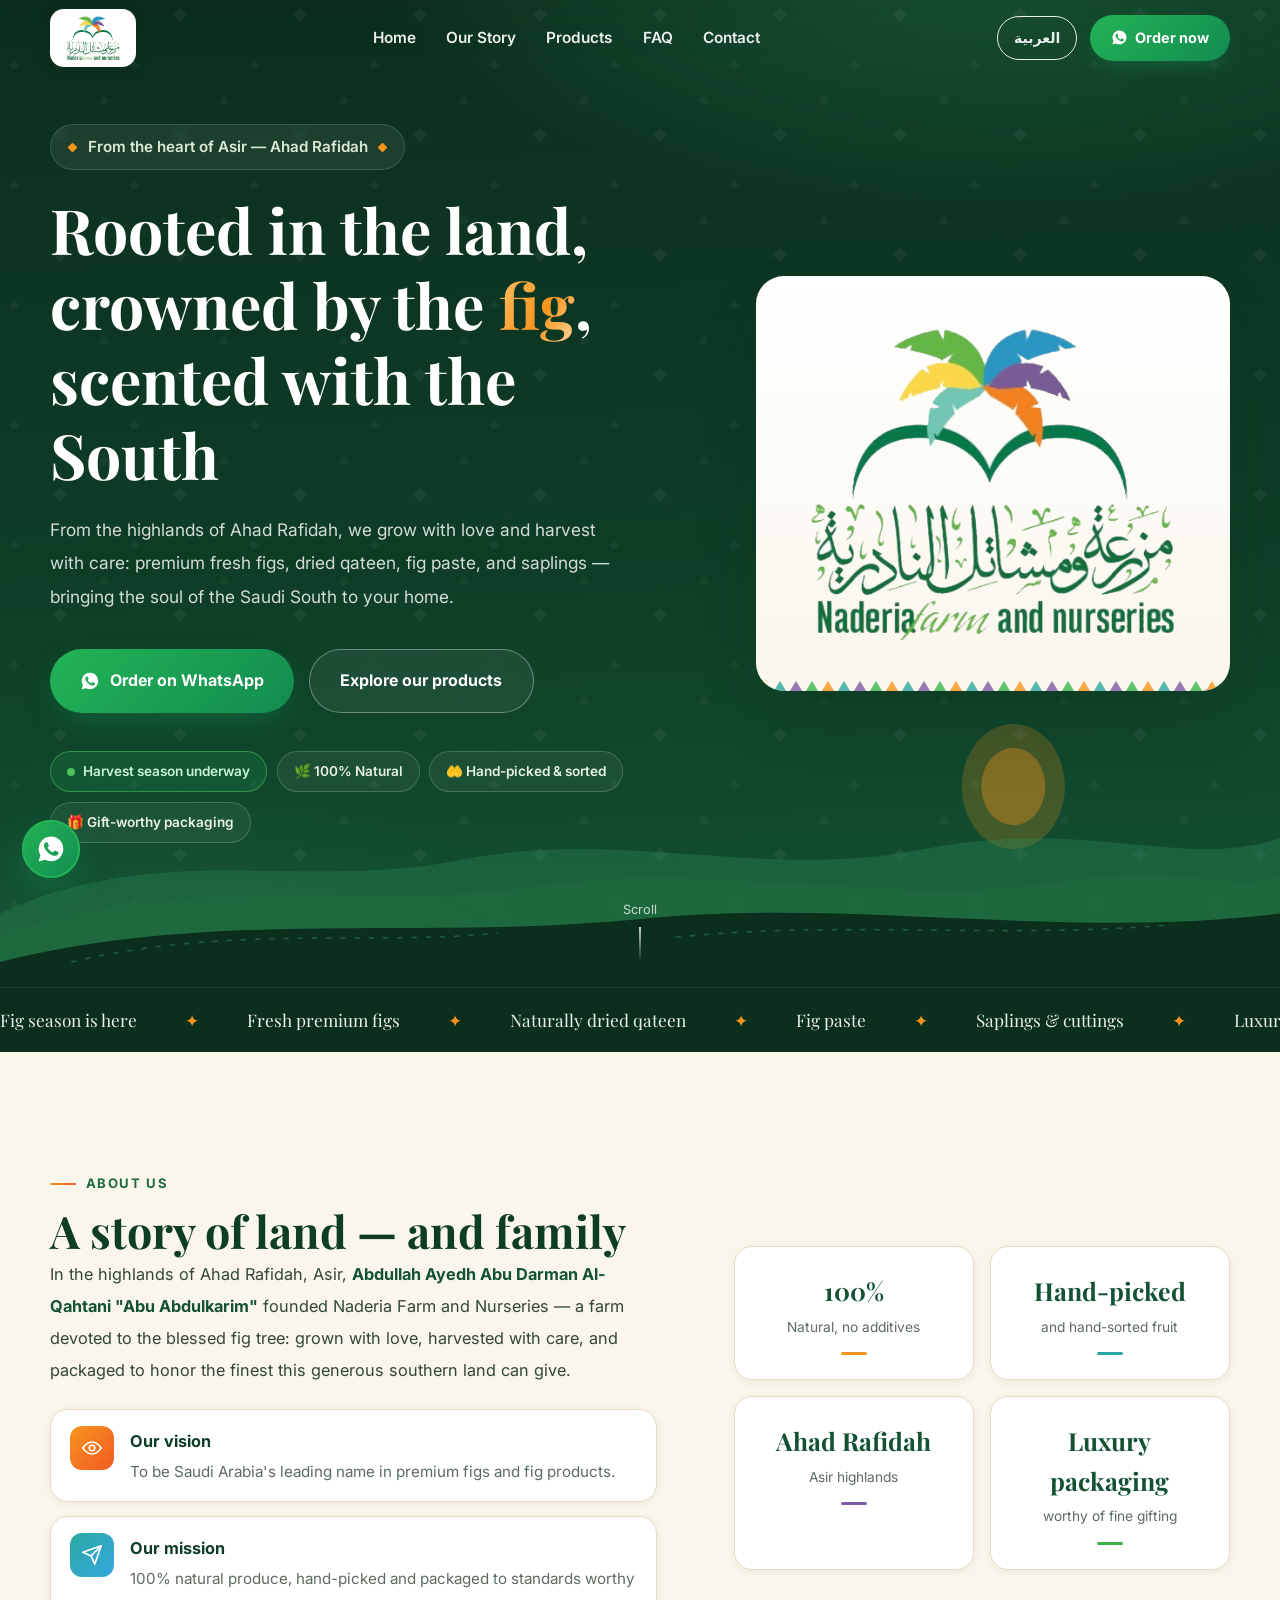
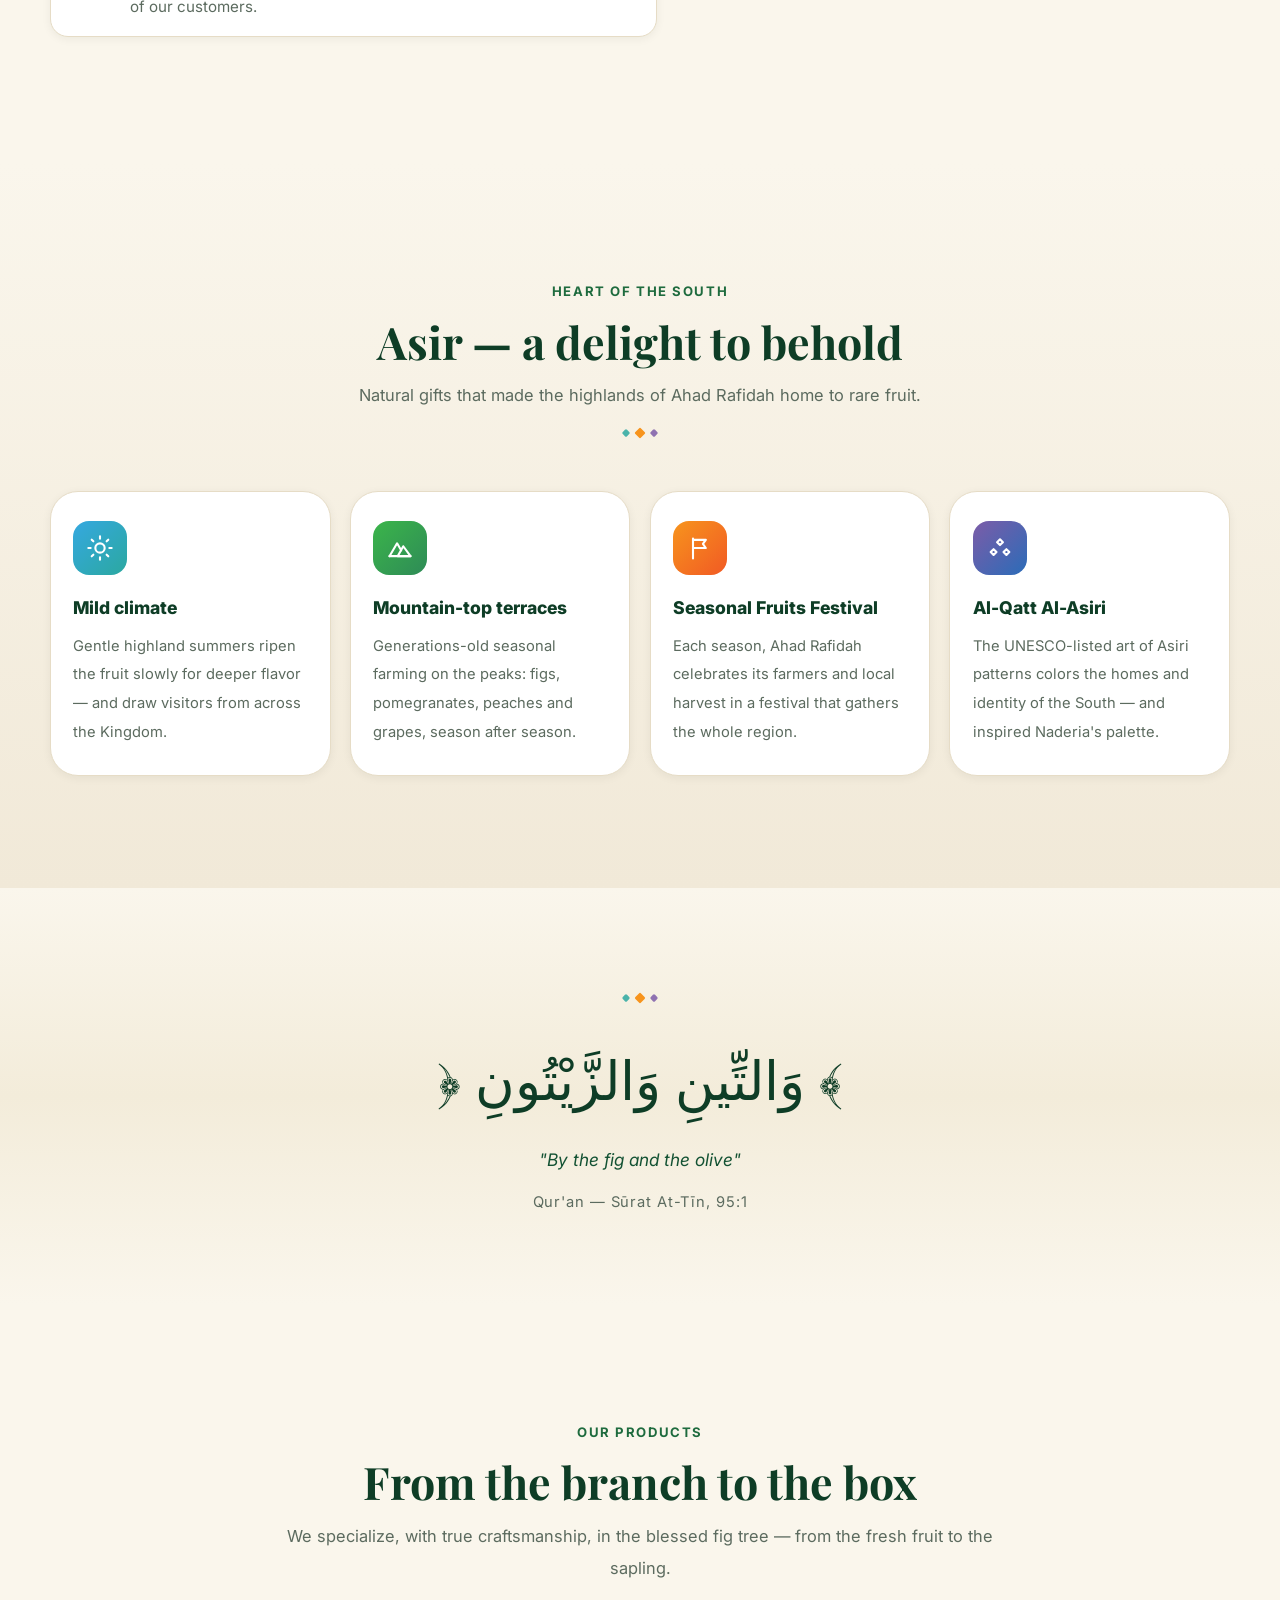
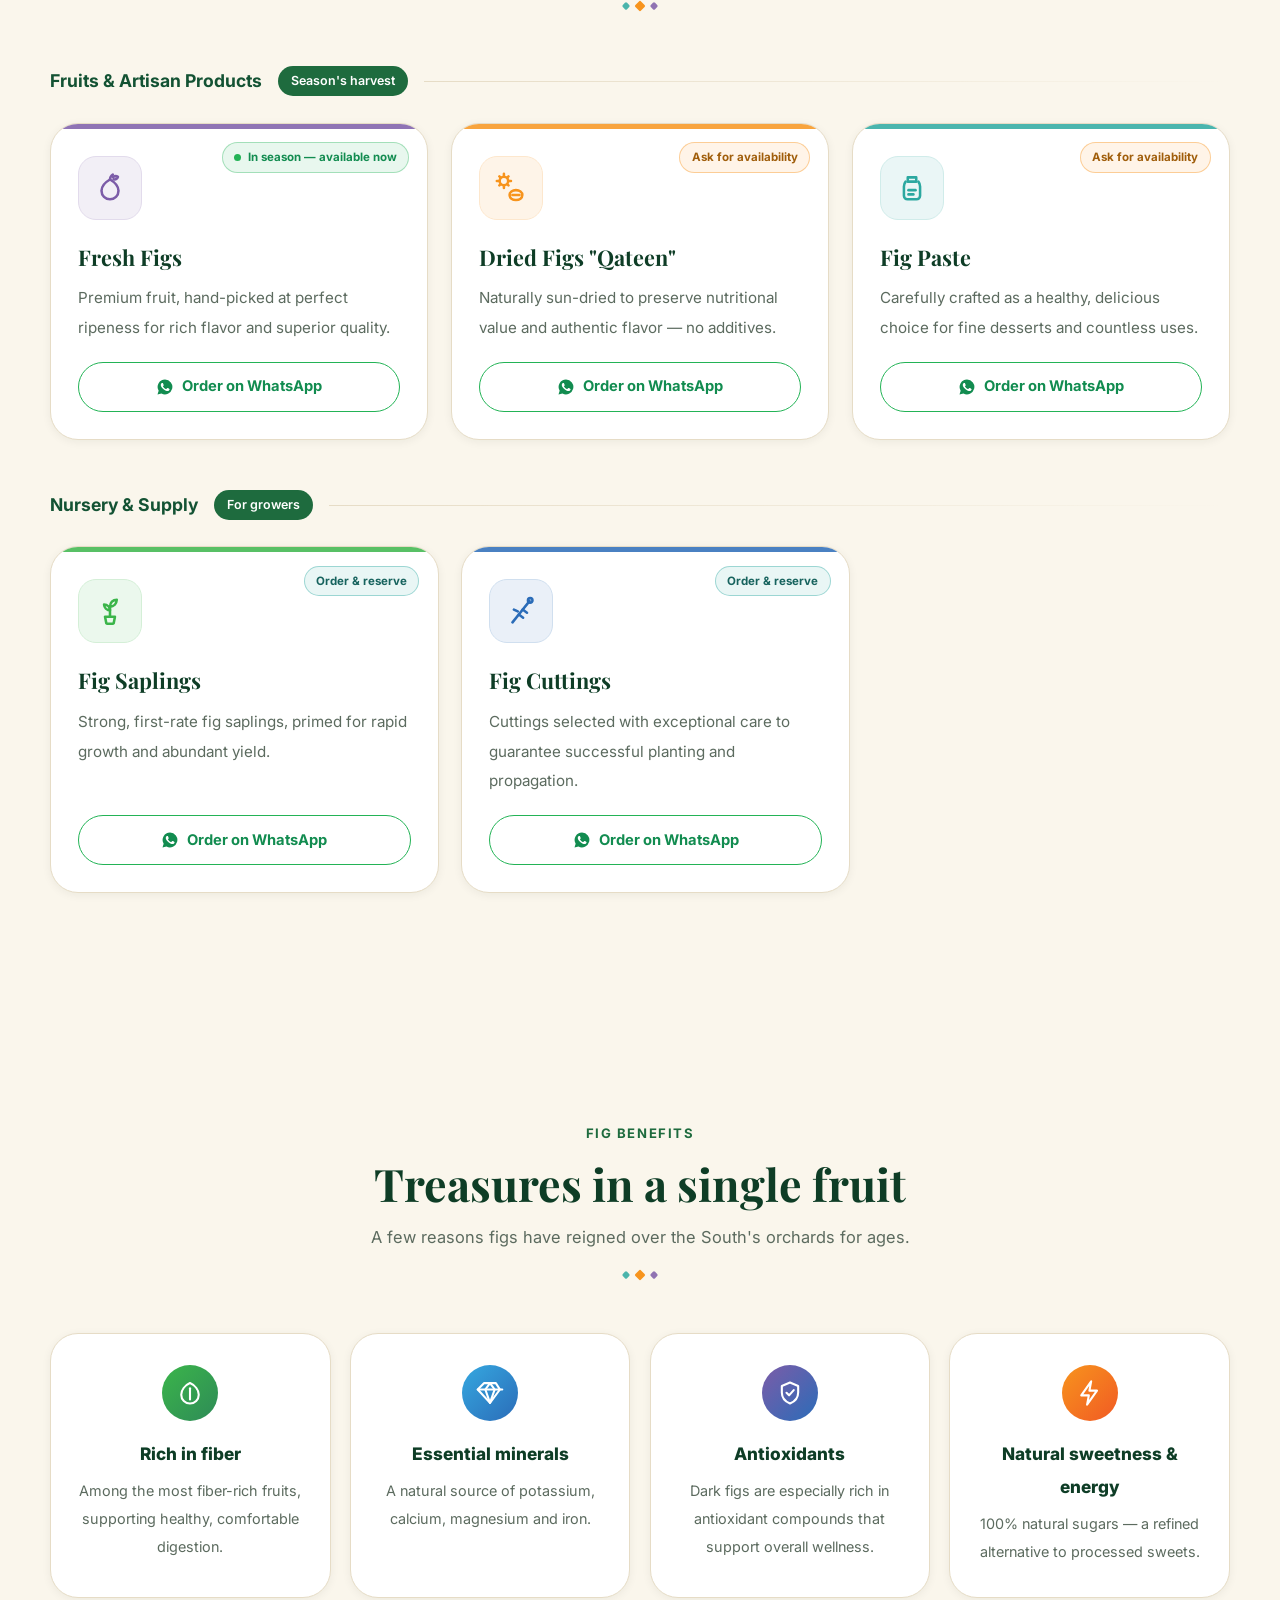
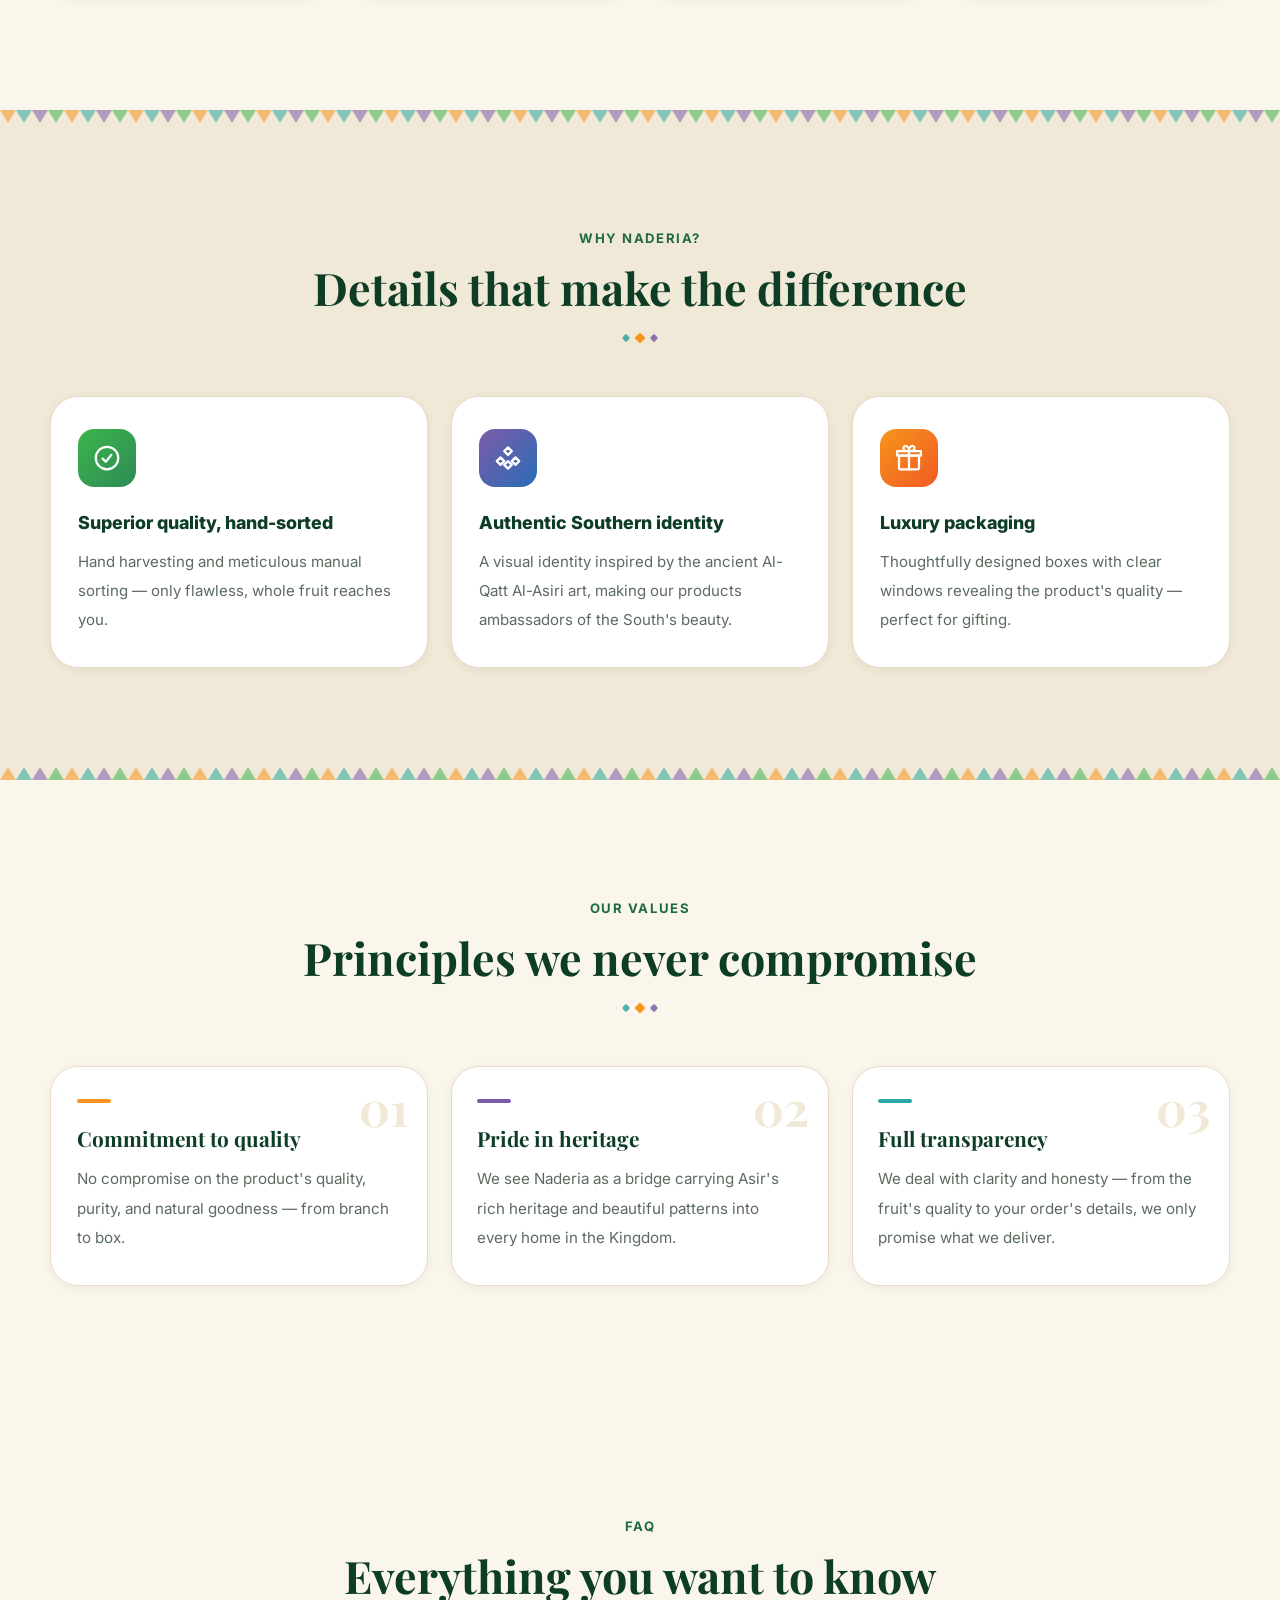
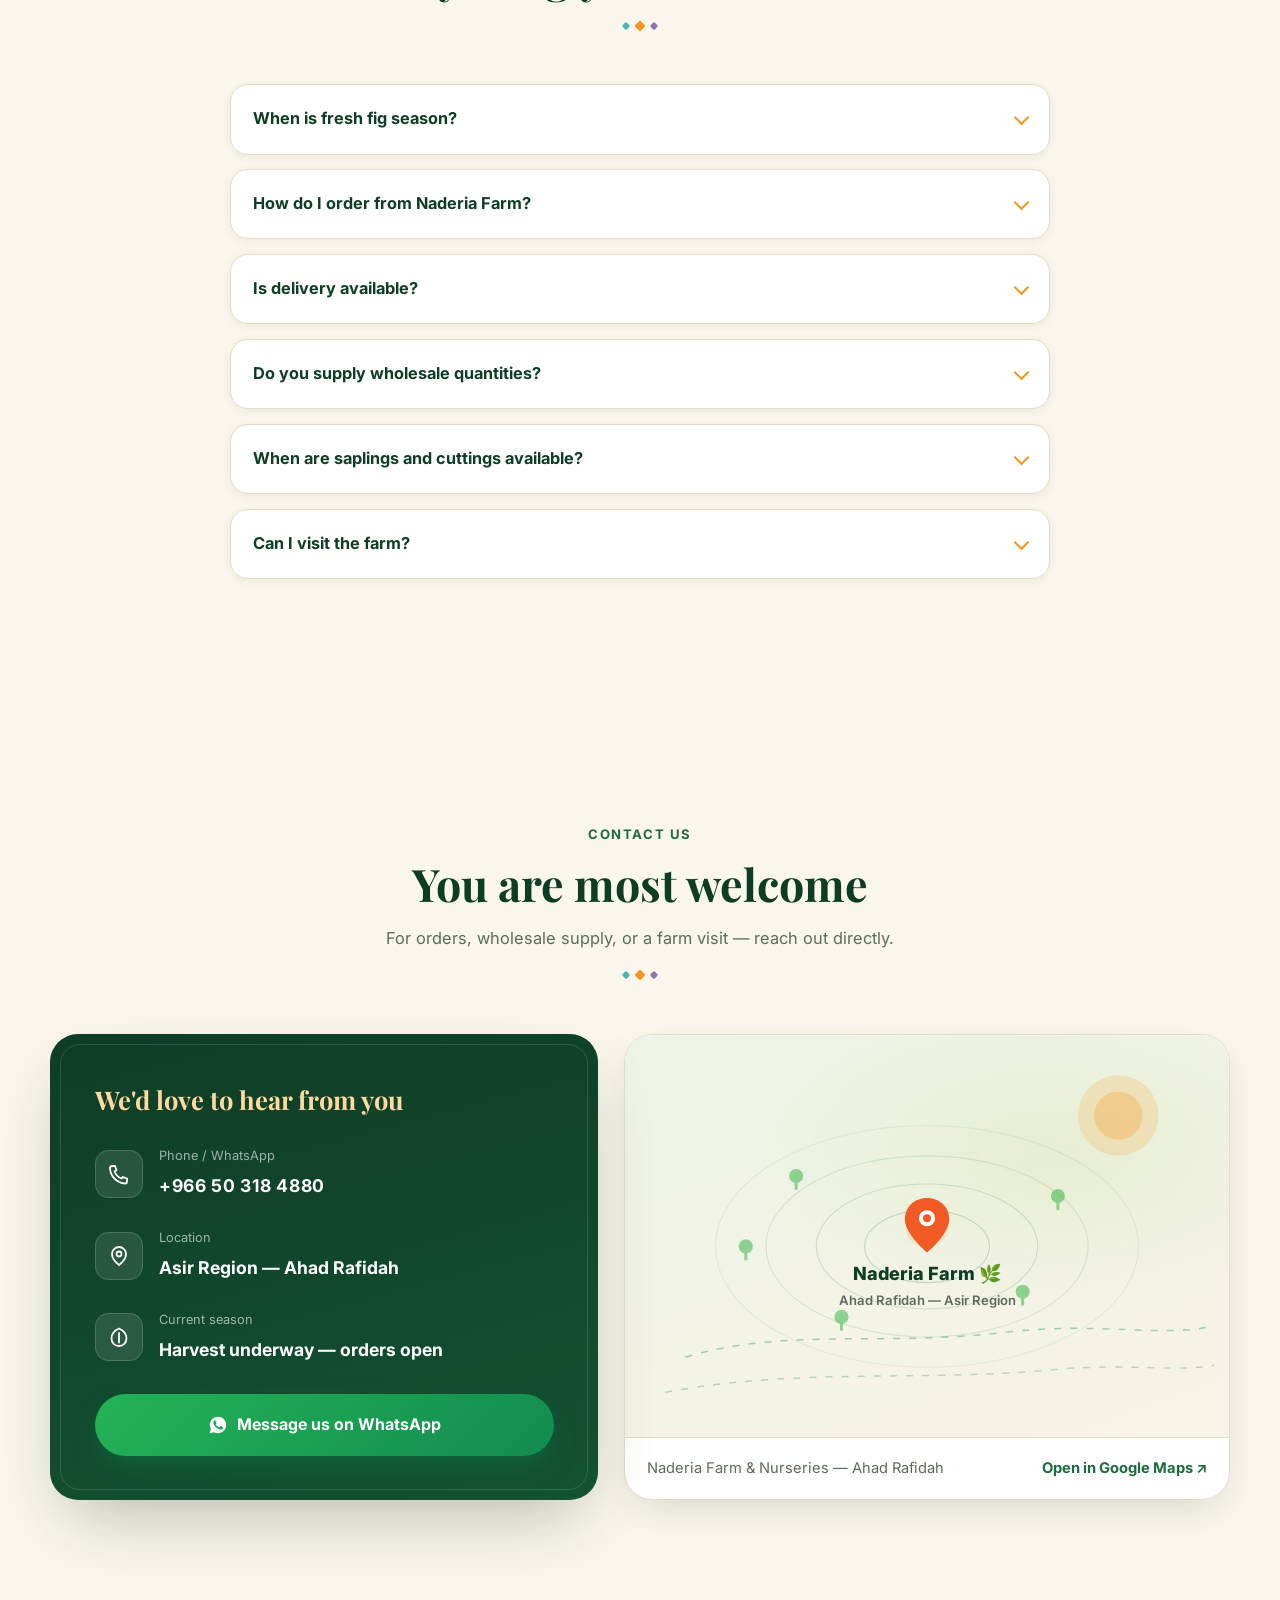
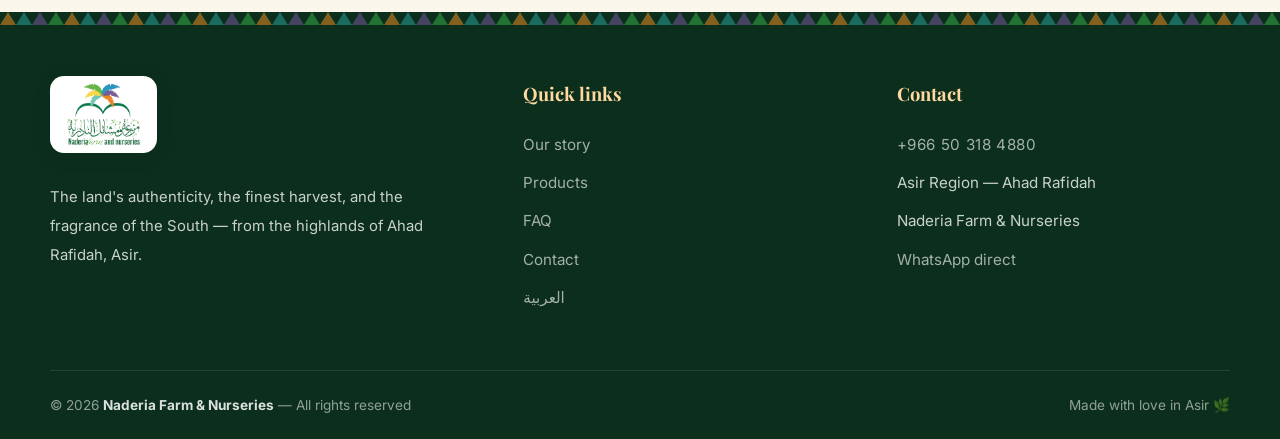
==== en/index.html @ 1b0b7d5d "التطوير الشامل: الشعار الحقيقي + إعادة هيكلة المحتوى + إضافات جديدة - استخدام الشعار الأصلي (مقصوص ا" ====
<!DOCTYPE html>
<html lang="en" dir="ltr">
<head>
  <meta charset="UTF-8">
  <meta name="viewport" content="width=device-width, initial-scale=1.0">
  <title>Naderia Farm &amp; Nurseries | Premium Asir Figs — Ahad Rafidah</title>
  <meta name="description" content="Naderia Farm and Nurseries in Ahad Rafidah, Asir — premium fresh figs, dried qateen, fig paste, fig saplings and cuttings. Hand-picked, superior quality, gift-worthy packaging. Order on WhatsApp.">
  <link rel="canonical" href="https://alnaderia.com/en/">
  <link rel="alternate" hreflang="ar" href="https://alnaderia.com/">
  <link rel="alternate" hreflang="en" href="https://alnaderia.com/en/">
  <link rel="icon" type="image/svg+xml" href="../favicon.svg">

  <meta property="og:type" content="website">
  <meta property="og:url" content="https://alnaderia.com/en/">
  <meta property="og:title" content="Naderia Farm &amp; Nurseries | Premium Asir Figs">
  <meta property="og:description" content="From the highlands of Ahad Rafidah, Asir — fresh figs, dried qateen, fig paste, and saplings. Hand-picked and beautifully packaged. Order on WhatsApp.">
  <meta property="og:image" content="https://alnaderia.com/assets/og.png">
  <meta property="og:image:width" content="1200">
  <meta property="og:image:height" content="630">
  <meta property="og:locale" content="en_US">
  <meta name="twitter:card" content="summary_large_image">

  <link rel="preconnect" href="https://fonts.googleapis.com">
  <link rel="preconnect" href="https://fonts.gstatic.com" crossorigin>
  <link href="https://fonts.googleapis.com/css2?family=Playfair+Display:ital,wght@0,500;0,600;0,700;1,500&family=Inter:wght@300;400;500;600;700;800&display=swap" rel="stylesheet">
  <link rel="stylesheet" href="../assets/style.css">

  <script type="application/ld+json">
  {
    "@context": "https://schema.org",
    "@type": "LocalBusiness",
    "name": "Naderia Farm and Nurseries",
    "alternateName": "مزرعة ومشاتل النادرية",
    "url": "https://alnaderia.com",
    "logo": "https://alnaderia.com/assets/logo.png",
    "image": "https://alnaderia.com/assets/og.png",
    "telephone": "+966503184880",
    "founder": {
      "@type": "Person",
      "name": "Abdullah Ayedh Abu Darman Al-Qahtani",
      "alternateName": "Abu Abdulkarim"
    },
    "address": {
      "@type": "PostalAddress",
      "addressCountry": "SA",
      "addressRegion": "Asir",
      "addressLocality": "Ahad Rafidah"
    },
    "description": "A farm specialized in premium figs, artisan fig products, and fig saplings and cuttings in the Asir region of Saudi Arabia."
  }
  </script>
  <script type="application/ld+json">
  {
    "@context": "https://schema.org",
    "@type": "FAQPage",
    "mainEntity": [
      {"@type": "Question", "name": "When is fresh fig season?", "acceptedAnswer": {"@type": "Answer", "text": "Harvest season in the Asir highlands starts in early summer and runs to its end. Production is underway now, with daily hand-picking at perfect ripeness."}},
      {"@type": "Question", "name": "How do I order from Naderia Farm?", "acceptedAnswer": {"@type": "Answer", "text": "Directly via WhatsApp on +966 50 318 4880, or use the order button on any product on this site."}},
      {"@type": "Question", "name": "Is delivery available?", "acceptedAnswer": {"@type": "Answer", "text": "We arrange delivery and shipping based on your location and order size — message us on WhatsApp and we will sort out the best option."}},
      {"@type": "Question", "name": "Do you supply wholesale quantities?", "acceptedAnswer": {"@type": "Answer", "text": "Yes — we supply shops and events with suitable quantities. Contact us for details."}},
      {"@type": "Question", "name": "When are saplings and cuttings available?", "acceptedAnswer": {"@type": "Answer", "text": "Saplings are available to order and reserve; cuttings follow the pruning season. Message us and we will guide you to what suits your region and planting time."}},
      {"@type": "Question", "name": "Can I visit the farm?", "acceptedAnswer": {"@type": "Answer", "text": "You are most welcome — visits are available by prior arrangement via WhatsApp."}}
    ]
  }
  </script>
</head>
<body>

  <!-- ===== Header ===== -->
  <header class="header" id="siteHeader">
    <div class="container">
      <a href="#home" class="brand" aria-label="Naderia Farm and Nurseries — Home">
        <img src="../assets/logo.webp" alt="Naderia Farm and Nurseries logo" width="884" height="735">
      </a>

      <nav class="nav" aria-label="Main navigation">
        <a href="#home">Home</a>
        <a href="#story">Our Story</a>
        <a href="#products">Products</a>
        <a href="#faq">FAQ</a>
        <a href="#contact">Contact</a>
      </nav>

      <div class="header-actions">
        <a class="lang-switch" href="../" lang="ar" dir="rtl">العربية</a>
        <a class="header-cta" href="https://wa.me/966503184880?text=Hello,%20I%20would%20like%20to%20ask%20about%20Naderia%20Farm%20products" target="_blank" rel="noopener">
          <svg viewBox="0 0 24 24" fill="currentColor" aria-hidden="true"><path d="M12.04 2a9.9 9.9 0 0 0-8.5 14.9L2 22l5.25-1.38A9.9 9.9 0 1 0 12.04 2zm5.8 14.06c-.24.68-1.4 1.3-1.93 1.35-.5.04-1.12.06-1.8-.11a11.6 11.6 0 0 1-1.64-.6c-2.88-1.25-4.76-4.15-4.9-4.34-.15-.2-1.18-1.57-1.18-3s.75-2.13 1-2.42c.26-.3.57-.37.76-.37h.55c.18 0 .41-.06.64.5.24.57.8 1.97.87 2.11.07.15.12.32.02.51-.1.2-.14.31-.29.48-.14.17-.3.37-.44.5-.14.15-.3.3-.13.6.17.28.74 1.22 1.6 1.98 1.1.98 2.02 1.28 2.3 1.43.3.14.46.12.63-.07.17-.2.72-.84.92-1.13.2-.3.39-.24.65-.15.27.1 1.7.8 2 .95.28.14.48.22.55.34.07.12.07.68-.17 1.35z"/></svg>
          Order now
        </a>
        <button class="burger" id="burgerBtn" aria-label="Menu" aria-expanded="false"><span></span></button>
      </div>
    </div>
  </header>

  <!-- mobile nav -->
  <nav class="mobile-nav" id="mobileNav" aria-label="Mobile menu">
    <a href="#home">Home</a>
    <a href="#story">Our Story</a>
    <a href="#products">Products</a>
    <a href="#faq">FAQ</a>
    <a href="#contact">Contact</a>
    <a href="../" lang="ar" dir="rtl" style="text-align:center">العربية</a>
    <a class="btn btn-wa" href="https://wa.me/966503184880?text=Hello,%20I%20would%20like%20to%20ask%20about%20Naderia%20Farm%20products" target="_blank" rel="noopener">Order on WhatsApp</a>
  </nav>

  <!-- ===== Hero ===== -->
  <section class="hero" id="home">
    <div class="container">
      <div class="hero-text">
        <span class="hero-kicker"><i></i> From the heart of Asir — Ahad Rafidah <i></i></span>
        <h1>Rooted in the land,<br>crowned by the <span class="hl">fig</span>,<br>scented with the South</h1>
        <p class="hero-sub">From the highlands of Ahad Rafidah, we grow with love and harvest with care: premium fresh figs, dried qateen, fig paste, and saplings — bringing the soul of the Saudi South to your home.</p>
        <div class="hero-ctas">
          <a class="btn btn-wa" href="https://wa.me/966503184880?text=Hello,%20I%20would%20like%20to%20ask%20about%20Naderia%20Farm%20products" target="_blank" rel="noopener">
            <svg viewBox="0 0 24 24" fill="currentColor" aria-hidden="true"><path d="M12.04 2a9.9 9.9 0 0 0-8.5 14.9L2 22l5.25-1.38A9.9 9.9 0 1 0 12.04 2zm5.8 14.06c-.24.68-1.4 1.3-1.93 1.35-.5.04-1.12.06-1.8-.11a11.6 11.6 0 0 1-1.64-.6c-2.88-1.25-4.76-4.15-4.9-4.34-.15-.2-1.18-1.57-1.18-3s.75-2.13 1-2.42c.26-.3.57-.37.76-.37h.55c.18 0 .41-.06.64.5.24.57.8 1.97.87 2.11.07.15.12.32.02.51-.1.2-.14.31-.29.48-.14.17-.3.37-.44.5-.14.15-.3.3-.13.6.17.28.74 1.22 1.6 1.98 1.1.98 2.02 1.28 2.3 1.43.3.14.46.12.63-.07.17-.2.72-.84.92-1.13.2-.3.39-.24.65-.15.27.1 1.7.8 2 .95.28.14.48.22.55.34.07.12.07.68-.17 1.35z"/></svg>
            Order on WhatsApp
          </a>
          <a class="btn btn-ghost" href="#products">Explore our products</a>
        </div>
        <div class="hero-chips">
          <span class="chip-season"><i></i> Harvest season underway</span>
          <span>🌿 100% Natural</span>
          <span>🤲 Hand-picked &amp; sorted</span>
          <span>🎁 Gift-worthy packaging</span>
        </div>
      </div>

      <div class="hero-logo">
        <img src="../assets/logo.webp" alt="Naderia Farm and Nurseries logo" width="884" height="735" fetchpriority="high">
      </div>
    </div>

    <div class="hero-mountains" aria-hidden="true">
      <svg viewBox="0 0 1440 260" preserveAspectRatio="none">
        <circle cx="1140" cy="72" r="58" fill="#F7941D" opacity=".22"/>
        <circle cx="1140" cy="72" r="36" fill="#F7941D" opacity=".35"/>
        <path fill="#2E8B57" opacity=".35" d="M0 190 C 180 120 340 170 520 140 C 700 110 860 160 1040 130 C 1220 100 1330 150 1440 120 L1440 260 L0 260 Z"/>
        <path fill="#1E6B3E" opacity=".7" d="M0 210 C 200 150 400 190 600 165 C 800 140 1000 185 1200 160 C 1320 145 1400 170 1440 155 L1440 260 L0 260 Z"/>
        <path fill="#0B2E1D" d="M0 235 C 240 185 480 215 720 195 C 960 175 1200 215 1440 190 L1440 260 L0 260 Z"/>
        <path fill="none" stroke="#2E8B57" stroke-width="1.5" opacity=".5" stroke-dasharray="6 10" d="M80 235 C 260 200 420 220 560 208"/>
        <path fill="none" stroke="#2E8B57" stroke-width="1.5" opacity=".5" stroke-dasharray="6 10" d="M760 212 C 940 196 1140 214 1320 200"/>
      </svg>
    </div>

    <div class="scroll-cue">Scroll</div>
  </section>

  <!-- ===== Marquee ===== -->
  <div class="marquee" aria-hidden="true">
    <div class="marquee-track">
      <span>Fig season is here <b>✦</b> Fresh premium figs <b>✦</b> Naturally dried qateen <b>✦</b> Fig paste <b>✦</b> Saplings &amp; cuttings <b>✦</b> Luxury gift packaging <b>✦</b> Authentic Asiri heritage <b>✦</b></span>
      <span>Fig season is here <b>✦</b> Fresh premium figs <b>✦</b> Naturally dried qateen <b>✦</b> Fig paste <b>✦</b> Saplings &amp; cuttings <b>✦</b> Luxury gift packaging <b>✦</b> Authentic Asiri heritage <b>✦</b></span>
    </div>
  </div>

  <!-- ===== Story ===== -->
  <section class="story section" id="story">
    <div class="container">
      <div class="story-text">
        <span class="kicker">About us</span>
        <h2 class="sec-title">A story of land — and family</h2>
        <p class="reveal">In the highlands of Ahad Rafidah, Asir, <strong>Abdullah Ayedh Abu Darman Al-Qahtani "Abu Abdulkarim"</strong> founded Naderia Farm and Nurseries — a farm devoted to the blessed fig tree: grown with love, harvested with care, and packaged to honor the finest this generous southern land can give.</p>
        <div class="vm reveal" style="--d:.1s">
          <span class="vm-ico"><svg viewBox="0 0 24 24" fill="none" stroke="currentColor" stroke-width="1.8" stroke-linecap="round" stroke-linejoin="round"><path d="M2 12s3.5-6.5 10-6.5S22 12 22 12s-3.5 6.5-10 6.5S2 12 2 12z"/><circle cx="12" cy="12" r="3"/></svg></span>
          <div><b>Our vision</b><span>To be Saudi Arabia's leading name in premium figs and fig products.</span></div>
        </div>
        <div class="vm reveal" style="--d:.2s">
          <span class="vm-ico"><svg viewBox="0 0 24 24" fill="none" stroke="currentColor" stroke-width="1.8" stroke-linecap="round" stroke-linejoin="round"><path d="M22 2 11 13"/><path d="M22 2 15 22l-4-9-9-4z"/></svg></span>
          <div><b>Our mission</b><span>100% natural produce, hand-picked and packaged to standards worthy of our customers.</span></div>
        </div>
      </div>

      <div class="stats">
        <div class="stat reveal"><b>100%</b><span>Natural, no additives</span><i></i></div>
        <div class="stat reveal" style="--d:.1s"><b>Hand-picked</b><span>and hand-sorted fruit</span><i></i></div>
        <div class="stat reveal" style="--d:.2s"><b>Ahad Rafidah</b><span>Asir highlands</span><i></i></div>
        <div class="stat reveal" style="--d:.3s"><b>Luxury packaging</b><span>worthy of fine gifting</span><i></i></div>
      </div>
    </div>
  </section>

  <!-- ===== Region ===== -->
  <section class="region section" id="region">
    <div class="container">
      <div class="sec-head center">
        <span class="kicker">Heart of the South</span>
        <h2 class="sec-title">Asir — a delight to behold</h2>
        <p class="sec-sub">Natural gifts that made the highlands of Ahad Rafidah home to rare fruit.</p>
        <div class="orn"><i></i><i></i><i></i></div>
      </div>
      <div class="region-grid">
        <article class="rcard reveal">
          <div class="rico"><svg viewBox="0 0 24 24" fill="none" stroke="currentColor" stroke-width="1.8" stroke-linecap="round" stroke-linejoin="round"><circle cx="12" cy="12" r="4"/><path d="M12 2v2M12 20v2M2 12h2M20 12h2M4.9 4.9l1.4 1.4M17.7 17.7l1.4 1.4M19.1 4.9l-1.4 1.4M6.3 17.7l-1.4 1.4"/></svg></div>
          <h3>Mild climate</h3>
          <p>Gentle highland summers ripen the fruit slowly for deeper flavor — and draw visitors from across the Kingdom.</p>
        </article>
        <article class="rcard reveal" style="--d:.1s">
          <div class="rico"><svg viewBox="0 0 24 24" fill="none" stroke="currentColor" stroke-width="1.8" stroke-linecap="round" stroke-linejoin="round"><path d="M3 19 9.5 8l3.5 6"/><path d="M10 19l4.8-8.5L21 19z"/><path d="M3 19h18"/></svg></div>
          <h3>Mountain-top terraces</h3>
          <p>Generations-old seasonal farming on the peaks: figs, pomegranates, peaches and grapes, season after season.</p>
        </article>
        <article class="rcard reveal" style="--d:.2s">
          <div class="rico"><svg viewBox="0 0 24 24" fill="none" stroke="currentColor" stroke-width="1.8" stroke-linecap="round" stroke-linejoin="round"><path d="M6 21V4"/><path d="M6 5h11l-2.5 3.5L17 12H6"/></svg></div>
          <h3>Seasonal Fruits Festival</h3>
          <p>Each season, Ahad Rafidah celebrates its farmers and local harvest in a festival that gathers the whole region.</p>
        </article>
        <article class="rcard reveal" style="--d:.3s">
          <div class="rico"><svg viewBox="0 0 24 24" fill="none" stroke="currentColor" stroke-width="1.8" stroke-linecap="round" stroke-linejoin="round"><path d="M12 4.5 14.5 7 12 9.5 9.5 7z"/><path d="M6.5 13 9 15.5 6.5 18 4 15.5z"/><path d="M17.5 13 20 15.5 17.5 18 15 15.5z"/></svg></div>
          <h3>Al-Qatt Al-Asiri</h3>
          <p>The UNESCO-listed art of Asiri patterns colors the homes and identity of the South — and inspired Naderia's palette.</p>
        </article>
      </div>
    </div>
  </section>

  <!-- ===== Ayah ===== -->
  <section class="ayah" id="ayah">
    <div class="container">
      <div class="orn"><i></i><i></i><i></i></div>
      <p class="ayah-text reveal">﴿ وَالتِّينِ وَالزَّيْتُونِ ﴾</p>
      <p class="ayah-trans reveal" style="--d:.1s">"By the fig and the olive"</p>
      <p class="ayah-ref reveal" style="--d:.2s">Qur'an — Sūrat At-Tīn, 95:1</p>
    </div>
  </section>

  <!-- ===== Products ===== -->
  <section class="products section" id="products">
    <div class="container">
      <div class="sec-head center">
        <span class="kicker">Our products</span>
        <h2 class="sec-title">From the branch to the box</h2>
        <p class="sec-sub">We specialize, with true craftsmanship, in the blessed fig tree — from the fresh fruit to the sapling.</p>
        <div class="orn"><i></i><i></i><i></i></div>
      </div>

      <div class="prod-group">
        <h3 class="prod-group-title">Fruits &amp; Artisan Products <em>Season's harvest</em></h3>
        <div class="prod-grid">
          <article class="prod-card reveal" style="--accent:#7C5CA8">
            <span class="avail avail-now"><i></i>In season — available now</span>
            <div class="prod-icon"><svg viewBox="0 0 24 24" fill="none" stroke="currentColor" stroke-width="1.8" stroke-linecap="round" stroke-linejoin="round"><path d="M12 6c-3.5 2-6 4.6-6 8a6 6 0 0 0 12 0c0-3.4-2.5-6-6-8z"/><path d="M12 6c0-1.5.8-2.7 2-3.5"/><path d="M14 4.2c1.2-.7 2.7-.7 3.6-.1-.4 1.2-1.7 2-3.1 1.8"/></svg></div>
            <h3>Fresh Figs</h3>
            <p>Premium fruit, hand-picked at perfect ripeness for rich flavor and superior quality.</p>
            <div class="prod-order"><a href="https://wa.me/966503184880?text=Hello,%20I%20would%20like%20to%20order:%20Fresh%20Figs" target="_blank" rel="noopener" aria-label="Order fresh figs on WhatsApp"><svg viewBox="0 0 24 24" fill="currentColor" aria-hidden="true"><path d="M12.04 2a9.9 9.9 0 0 0-8.5 14.9L2 22l5.25-1.38A9.9 9.9 0 1 0 12.04 2zm5.8 14.06c-.24.68-1.4 1.3-1.93 1.35-.5.04-1.12.06-1.8-.11a11.6 11.6 0 0 1-1.64-.6c-2.88-1.25-4.76-4.15-4.9-4.34-.15-.2-1.18-1.57-1.18-3s.75-2.13 1-2.42c.26-.3.57-.37.76-.37h.55c.18 0 .41-.06.64.5.24.57.8 1.97.87 2.11.07.15.12.32.02.51-.1.2-.14.31-.29.48-.14.17-.3.37-.44.5-.14.15-.3.3-.13.6.17.28.74 1.22 1.6 1.98 1.1.98 2.02 1.28 2.3 1.43.3.14.46.12.63-.07.17-.2.72-.84.92-1.13.2-.3.39-.24.65-.15.27.1 1.7.8 2 .95.28.14.48.22.55.34.07.12.07.68-.17 1.35z"/></svg>Order on WhatsApp</a></div>
          </article>
          <article class="prod-card reveal" style="--accent:#F7941D; --d:.1s">
            <span class="avail avail-ask">Ask for availability</span>
            <div class="prod-icon"><svg viewBox="0 0 24 24" fill="none" stroke="currentColor" stroke-width="1.8" stroke-linecap="round" stroke-linejoin="round"><circle cx="7" cy="7" r="3"/><path d="M7 2v1.2M7 10.8V12M2 7h1.2M10.8 7H12M3.8 3.8l.9.9M9.3 9.3l.9.9M9.3 4.7l.9-.9M3.8 10.2l.9-.9"/><path d="M11 17c0-2 2-3.5 4.5-3.5S20 15 20 17s-2 3.5-4.5 3.5S11 19 11 17z"/><path d="M13 17h5"/></svg></div>
            <h3>Dried Figs "Qateen"</h3>
            <p>Naturally sun-dried to preserve nutritional value and authentic flavor — no additives.</p>
            <div class="prod-order"><a href="https://wa.me/966503184880?text=Hello,%20I%20would%20like%20to%20order:%20Dried%20Figs%20(Qateen)" target="_blank" rel="noopener" aria-label="Order dried figs on WhatsApp"><svg viewBox="0 0 24 24" fill="currentColor" aria-hidden="true"><path d="M12.04 2a9.9 9.9 0 0 0-8.5 14.9L2 22l5.25-1.38A9.9 9.9 0 1 0 12.04 2zm5.8 14.06c-.24.68-1.4 1.3-1.93 1.35-.5.04-1.12.06-1.8-.11a11.6 11.6 0 0 1-1.64-.6c-2.88-1.25-4.76-4.15-4.9-4.34-.15-.2-1.18-1.57-1.18-3s.75-2.13 1-2.42c.26-.3.57-.37.76-.37h.55c.18 0 .41-.06.64.5.24.57.8 1.97.87 2.11.07.15.12.32.02.51-.1.2-.14.31-.29.48-.14.17-.3.37-.44.5-.14.15-.3.3-.13.6.17.28.74 1.22 1.6 1.98 1.1.98 2.02 1.28 2.3 1.43.3.14.46.12.63-.07.17-.2.72-.84.92-1.13.2-.3.39-.24.65-.15.27.1 1.7.8 2 .95.28.14.48.22.55.34.07.12.07.68-.17 1.35z"/></svg>Order on WhatsApp</a></div>
          </article>
          <article class="prod-card reveal" style="--accent:#2BA8A0; --d:.2s">
            <span class="avail avail-ask">Ask for availability</span>
            <div class="prod-icon"><svg viewBox="0 0 24 24" fill="none" stroke="currentColor" stroke-width="1.8" stroke-linecap="round" stroke-linejoin="round"><path d="M9 4.5h6v3H9z"/><path d="M7.5 7.5c-.8 1-1.2 2.2-1.2 3.5v6.5a2.5 2.5 0 0 0 2.5 2.5h6.4a2.5 2.5 0 0 0 2.5-2.5V11c0-1.3-.4-2.5-1.2-3.5"/><path d="M9.5 13.5h5"/><path d="M9.5 16.5h3.5"/></svg></div>
            <h3>Fig Paste</h3>
            <p>Carefully crafted as a healthy, delicious choice for fine desserts and countless uses.</p>
            <div class="prod-order"><a href="https://wa.me/966503184880?text=Hello,%20I%20would%20like%20to%20order:%20Fig%20Paste" target="_blank" rel="noopener" aria-label="Order fig paste on WhatsApp"><svg viewBox="0 0 24 24" fill="currentColor" aria-hidden="true"><path d="M12.04 2a9.9 9.9 0 0 0-8.5 14.9L2 22l5.25-1.38A9.9 9.9 0 1 0 12.04 2zm5.8 14.06c-.24.68-1.4 1.3-1.93 1.35-.5.04-1.12.06-1.8-.11a11.6 11.6 0 0 1-1.64-.6c-2.88-1.25-4.76-4.15-4.9-4.34-.15-.2-1.18-1.57-1.18-3s.75-2.13 1-2.42c.26-.3.57-.37.76-.37h.55c.18 0 .41-.06.64.5.24.57.8 1.97.87 2.11.07.15.12.32.02.51-.1.2-.14.31-.29.48-.14.17-.3.37-.44.5-.14.15-.3.3-.13.6.17.28.74 1.22 1.6 1.98 1.1.98 2.02 1.28 2.3 1.43.3.14.46.12.63-.07.17-.2.72-.84.92-1.13.2-.3.39-.24.65-.15.27.1 1.7.8 2 .95.28.14.48.22.55.34.07.12.07.68-.17 1.35z"/></svg>Order on WhatsApp</a></div>
          </article>
        </div>
      </div>

      <div class="prod-group">
        <h3 class="prod-group-title">Nursery &amp; Supply <em>For growers</em></h3>
        <div class="prod-grid two">
          <article class="prod-card reveal" style="--accent:#3BB54A">
            <span class="avail avail-order">Order &amp; reserve</span>
            <div class="prod-icon"><svg viewBox="0 0 24 24" fill="none" stroke="currentColor" stroke-width="1.8" stroke-linecap="round" stroke-linejoin="round"><path d="M8.5 16h7l-.9 4.6a1 1 0 0 1-1 .4h-3.2a1 1 0 0 1-1-.4z"/><path d="M12 16V9"/><path d="M12 9c0-2.8 2-5 4.8-5C16.6 6.8 14.8 9 12 9z"/><path d="M12 11.5c0-2.2-1.7-4-4.2-4C8 9.7 9.6 11.5 12 11.5z"/></svg></div>
            <h3>Fig Saplings</h3>
            <p>Strong, first-rate fig saplings, primed for rapid growth and abundant yield.</p>
            <div class="prod-order"><a href="https://wa.me/966503184880?text=Hello,%20I%20would%20like%20to%20order:%20Fig%20Saplings" target="_blank" rel="noopener" aria-label="Order fig saplings on WhatsApp"><svg viewBox="0 0 24 24" fill="currentColor" aria-hidden="true"><path d="M12.04 2a9.9 9.9 0 0 0-8.5 14.9L2 22l5.25-1.38A9.9 9.9 0 1 0 12.04 2zm5.8 14.06c-.24.68-1.4 1.3-1.93 1.35-.5.04-1.12.06-1.8-.11a11.6 11.6 0 0 1-1.64-.6c-2.88-1.25-4.76-4.15-4.9-4.34-.15-.2-1.18-1.57-1.18-3s.75-2.13 1-2.42c.26-.3.57-.37.76-.37h.55c.18 0 .41-.06.64.5.24.57.8 1.97.87 2.11.07.15.12.32.02.51-.1.2-.14.31-.29.48-.14.17-.3.37-.44.5-.14.15-.3.3-.13.6.17.28.74 1.22 1.6 1.98 1.1.98 2.02 1.28 2.3 1.43.3.14.46.12.63-.07.17-.2.72-.84.92-1.13.2-.3.39-.24.65-.15.27.1 1.7.8 2 .95.28.14.48.22.55.34.07.12.07.68-.17 1.35z"/></svg>Order on WhatsApp</a></div>
          </article>
          <article class="prod-card reveal" style="--accent:#2B6CB8; --d:.1s">
            <span class="avail avail-order">Order &amp; reserve</span>
            <div class="prod-icon"><svg viewBox="0 0 24 24" fill="none" stroke="currentColor" stroke-width="1.8" stroke-linecap="round" stroke-linejoin="round"><path d="M6 20 18 5"/><path d="M10.5 14.5l3 2.2"/><path d="M13.2 11l3 2.2"/><path d="M9.7 12.3 7 11"/><circle cx="18.5" cy="4.5" r="1.6"/></svg></div>
            <h3>Fig Cuttings</h3>
            <p>Cuttings selected with exceptional care to guarantee successful planting and propagation.</p>
            <div class="prod-order"><a href="https://wa.me/966503184880?text=Hello,%20I%20would%20like%20to%20order:%20Fig%20Cuttings" target="_blank" rel="noopener" aria-label="Order fig cuttings on WhatsApp"><svg viewBox="0 0 24 24" fill="currentColor" aria-hidden="true"><path d="M12.04 2a9.9 9.9 0 0 0-8.5 14.9L2 22l5.25-1.38A9.9 9.9 0 1 0 12.04 2zm5.8 14.06c-.24.68-1.4 1.3-1.93 1.35-.5.04-1.12.06-1.8-.11a11.6 11.6 0 0 1-1.64-.6c-2.88-1.25-4.76-4.15-4.9-4.34-.15-.2-1.18-1.57-1.18-3s.75-2.13 1-2.42c.26-.3.57-.37.76-.37h.55c.18 0 .41-.06.64.5.24.57.8 1.97.87 2.11.07.15.12.32.02.51-.1.2-.14.31-.29.48-.14.17-.3.37-.44.5-.14.15-.3.3-.13.6.17.28.74 1.22 1.6 1.98 1.1.98 2.02 1.28 2.3 1.43.3.14.46.12.63-.07.17-.2.72-.84.92-1.13.2-.3.39-.24.65-.15.27.1 1.7.8 2 .95.28.14.48.22.55.34.07.12.07.68-.17 1.35z"/></svg>Order on WhatsApp</a></div>
          </article>
        </div>
      </div>
    </div>
  </section>

  <!-- ===== Benefits ===== -->
  <section class="benefits section" id="benefits">
    <div class="container">
      <div class="sec-head center">
        <span class="kicker">Fig benefits</span>
        <h2 class="sec-title">Treasures in a single fruit</h2>
        <p class="sec-sub">A few reasons figs have reigned over the South's orchards for ages.</p>
        <div class="orn"><i></i><i></i><i></i></div>
      </div>
      <div class="ben-grid">
        <article class="bcard reveal">
          <div class="bico"><svg viewBox="0 0 24 24" fill="none" stroke="currentColor" stroke-width="1.8" stroke-linecap="round" stroke-linejoin="round"><path d="M12 3.5C7.5 5.5 4.5 9.5 4.5 13.5a7.5 7.5 0 0 0 15 0c0-4-3-8-7.5-10z"/><path d="M12 8v9.5"/></svg></div>
          <h3>Rich in fiber</h3>
          <p>Among the most fiber-rich fruits, supporting healthy, comfortable digestion.</p>
        </article>
        <article class="bcard reveal" style="--d:.1s">
          <div class="bico"><svg viewBox="0 0 24 24" fill="none" stroke="currentColor" stroke-width="1.8" stroke-linecap="round" stroke-linejoin="round"><path d="M7 3.5h10l3.5 5.5L12 20.5 1.5 9z"/><path d="M1.5 9h21"/><path d="M12 20.5 8 9l4-5.5 4 5.5z"/></svg></div>
          <h3>Essential minerals</h3>
          <p>A natural source of potassium, calcium, magnesium and iron.</p>
        </article>
        <article class="bcard reveal" style="--d:.2s">
          <div class="bico"><svg viewBox="0 0 24 24" fill="none" stroke="currentColor" stroke-width="1.8" stroke-linecap="round" stroke-linejoin="round"><path d="M12 3l7 3v5.5c0 4.5-3 7.8-7 9.5-4-1.7-7-5-7-9.5V6z"/><path d="M9 11.8l2.2 2.2 4-4.5"/></svg></div>
          <h3>Antioxidants</h3>
          <p>Dark figs are especially rich in antioxidant compounds that support overall wellness.</p>
        </article>
        <article class="bcard reveal" style="--d:.3s">
          <div class="bico"><svg viewBox="0 0 24 24" fill="none" stroke="currentColor" stroke-width="1.8" stroke-linecap="round" stroke-linejoin="round"><path d="M13 2 4.5 14H11l-1.5 8L18 10h-6.5z"/></svg></div>
          <h3>Natural sweetness &amp; energy</h3>
          <p>100% natural sugars — a refined alternative to processed sweets.</p>
        </article>
      </div>
    </div>
  </section>

  <!-- ===== Features ===== -->
  <section class="features section" id="features">
    <div class="container">
      <div class="sec-head center">
        <span class="kicker">Why Naderia?</span>
        <h2 class="sec-title">Details that make the difference</h2>
        <div class="orn"><i></i><i></i><i></i></div>
      </div>
      <div class="feat-grid">
        <article class="feat reveal">
          <div class="feat-icon"><svg viewBox="0 0 24 24" fill="none" stroke="currentColor" stroke-width="1.8" stroke-linecap="round" stroke-linejoin="round"><circle cx="12" cy="12" r="9"/><path d="M8.5 12.5l2.5 2.5 4.5-5.5"/></svg></div>
          <div>
            <h3>Superior quality, hand-sorted</h3>
            <p>Hand harvesting and meticulous manual sorting — only flawless, whole fruit reaches you.</p>
          </div>
        </article>
        <article class="feat reveal" style="--d:.1s">
          <div class="feat-icon"><svg viewBox="0 0 24 24" fill="none" stroke="currentColor" stroke-width="1.8" stroke-linecap="round" stroke-linejoin="round"><path d="M12 3.5l3 3-3 3-3-3z"/><path d="M6 11.5l3 3-3 3-3-3z"/><path d="M18 11.5l3 3-3 3-3-3z"/><path d="M12 14.5l3 3-3 3-3-3z"/></svg></div>
          <div>
            <h3>Authentic Southern identity</h3>
            <p>A visual identity inspired by the ancient Al-Qatt Al-Asiri art, making our products ambassadors of the South's beauty.</p>
          </div>
        </article>
        <article class="feat reveal" style="--d:.2s">
          <div class="feat-icon"><svg viewBox="0 0 24 24" fill="none" stroke="currentColor" stroke-width="1.8" stroke-linecap="round" stroke-linejoin="round"><path d="M4 10h16v10a1 1 0 0 1-1 1H5a1 1 0 0 1-1-1z"/><path d="M2.5 6.5h19V10h-19z"/><path d="M12 6.5V21"/><path d="M12 6.5C10 6.5 7.5 5.6 7.5 4.1S9.2 2 10.4 2.7 12 5 12 6.5z"/><path d="M12 6.5c2 0 4.5-.9 4.5-2.4S14.8 2 13.6 2.7 12 5 12 6.5z"/></svg></div>
          <div>
            <h3>Luxury packaging</h3>
            <p>Thoughtfully designed boxes with clear windows revealing the product's quality — perfect for gifting.</p>
          </div>
        </article>
      </div>
    </div>
  </section>

  <!-- ===== Gallery ===== -->
  <section class="gallery section" id="gallery" hidden>
    <div class="container">
      <div class="sec-head center">
        <span class="kicker">Gallery</span>
        <h2 class="sec-title">From the heart of the farm</h2>
        <p class="sec-sub">Real moments from Naderia's land and harvest.</p>
        <div class="orn"><i></i><i></i><i></i></div>
      </div>
      <div class="gallery-grid" id="galleryGrid"></div>
    </div>
  </section>

  <!-- ===== Values ===== -->
  <section class="section" id="values">
    <div class="container">
      <div class="sec-head center">
        <span class="kicker">Our values</span>
        <h2 class="sec-title">Principles we never compromise</h2>
        <div class="orn"><i></i><i></i><i></i></div>
      </div>
      <div class="values-grid">
        <article class="value reveal">
          <b class="num">01</b><i></i>
          <h3>Commitment to quality</h3>
          <p>No compromise on the product's quality, purity, and natural goodness — from branch to box.</p>
        </article>
        <article class="value reveal" style="--d:.12s">
          <b class="num">02</b><i></i>
          <h3>Pride in heritage</h3>
          <p>We see Naderia as a bridge carrying Asir's rich heritage and beautiful patterns into every home in the Kingdom.</p>
        </article>
        <article class="value reveal" style="--d:.24s">
          <b class="num">03</b><i></i>
          <h3>Full transparency</h3>
          <p>We deal with clarity and honesty — from the fruit's quality to your order's details, we only promise what we deliver.</p>
        </article>
      </div>
    </div>
  </section>

  <!-- ===== FAQ ===== -->
  <section class="faq section" id="faq">
    <div class="container">
      <div class="sec-head center">
        <span class="kicker">FAQ</span>
        <h2 class="sec-title">Everything you want to know</h2>
        <div class="orn"><i></i><i></i><i></i></div>
      </div>
      <div class="faq-list">
        <details class="faq-item reveal">
          <summary>When is fresh fig season?</summary>
          <p class="faq-a">Harvest season in the Asir highlands starts in early summer and runs to its end. Production is underway now, with daily hand-picking at perfect ripeness. Message us for today's availability.</p>
        </details>
        <details class="faq-item reveal" style="--d:.06s">
          <summary>How do I order from Naderia Farm?</summary>
          <p class="faq-a">Directly via WhatsApp on <a href="https://wa.me/966503184880" target="_blank" rel="noopener" style="color:var(--wa-dark);font-weight:700"><span class="phone-ltr">+966 50 318 4880</span></a> — or the "Order on WhatsApp" button on any product. We reply as fast as we can.</p>
        </details>
        <details class="faq-item reveal" style="--d:.12s">
          <summary>Is delivery available?</summary>
          <p class="faq-a">We arrange delivery and shipping based on your location and order size — message us on WhatsApp and we'll sort out the best option.</p>
        </details>
        <details class="faq-item reveal" style="--d:.18s">
          <summary>Do you supply wholesale quantities?</summary>
          <p class="faq-a">Yes — we supply shops and events with suitable quantities. Contact us for details.</p>
        </details>
        <details class="faq-item reveal" style="--d:.24s">
          <summary>When are saplings and cuttings available?</summary>
          <p class="faq-a">Saplings are available to order and reserve; cuttings follow the pruning season. Message us and we'll guide you to what suits your region and planting time.</p>
        </details>
        <details class="faq-item reveal" style="--d:.3s">
          <summary>Can I visit the farm?</summary>
          <p class="faq-a">You are most welcome — visits are available by prior arrangement via WhatsApp.</p>
        </details>
      </div>
    </div>
  </section>

  <!-- ===== Contact ===== -->
  <section class="contact section" id="contact">
    <div class="container">
      <div class="sec-head center">
        <span class="kicker">Contact us</span>
        <h2 class="sec-title">You are most welcome</h2>
        <p class="sec-sub">For orders, wholesale supply, or a farm visit — reach out directly.</p>
        <div class="orn"><i></i><i></i><i></i></div>
      </div>

      <div class="contact-wrap">
        <div class="contact-card reveal">
          <h3>We'd love to hear from you</h3>
          <div class="contact-row">
            <span class="ico"><svg viewBox="0 0 24 24" fill="none" stroke="currentColor" stroke-width="1.8" stroke-linecap="round" stroke-linejoin="round"><path d="M5 4h3l1.5 4L7.5 9.5a12 12 0 0 0 7 7L16 15l4 1.5v3a2 2 0 0 1-2 2A16 16 0 0 1 3 6a2 2 0 0 1 2-2z"/></svg></span>
            <a href="tel:+966503184880"><small>Phone / WhatsApp</small><b class="phone-ltr">+966 50 318 4880</b></a>
          </div>
          <div class="contact-row">
            <span class="ico"><svg viewBox="0 0 24 24" fill="none" stroke="currentColor" stroke-width="1.8" stroke-linecap="round" stroke-linejoin="round"><path d="M12 21s-7-5.5-7-11a7 7 0 0 1 14 0c0 5.5-7 11-7 11z"/><circle cx="12" cy="10" r="2.5"/></svg></span>
            <div><small>Location</small><b>Asir Region — Ahad Rafidah</b></div>
          </div>
          <div class="contact-row">
            <span class="ico"><svg viewBox="0 0 24 24" fill="none" stroke="currentColor" stroke-width="1.8" stroke-linecap="round" stroke-linejoin="round"><path d="M12 3.5C7.5 5.5 4.5 9.5 4.5 13.5a7.5 7.5 0 0 0 15 0c0-4-3-8-7.5-10z"/><path d="M12 8v9.5"/></svg></span>
            <div><small>Current season</small><b>Harvest underway — orders open</b></div>
          </div>
          <a class="btn btn-wa" href="https://wa.me/966503184880?text=Hello,%20I%20would%20like%20to%20ask%20about%20Naderia%20Farm%20products" target="_blank" rel="noopener">
            <svg viewBox="0 0 24 24" fill="currentColor" aria-hidden="true"><path d="M12.04 2a9.9 9.9 0 0 0-8.5 14.9L2 22l5.25-1.38A9.9 9.9 0 1 0 12.04 2zm5.8 14.06c-.24.68-1.4 1.3-1.93 1.35-.5.04-1.12.06-1.8-.11a11.6 11.6 0 0 1-1.64-.6c-2.88-1.25-4.76-4.15-4.9-4.34-.15-.2-1.18-1.57-1.18-3s.75-2.13 1-2.42c.26-.3.57-.37.76-.37h.55c.18 0 .41-.06.64.5.24.57.8 1.97.87 2.11.07.15.12.32.02.51-.1.2-.14.31-.29.48-.14.17-.3.37-.44.5-.14.15-.3.3-.13.6.17.28.74 1.22 1.6 1.98 1.1.98 2.02 1.28 2.3 1.43.3.14.46.12.63-.07.17-.2.72-.84.92-1.13.2-.3.39-.24.65-.15.27.1 1.7.8 2 .95.28.14.48.22.55.34.07.12.07.68-.17 1.35z"/></svg>
            Message us on WhatsApp
          </a>
        </div>

        <div class="map-card reveal" style="--d:.15s">
          <div class="map-viz" aria-hidden="true">
            <svg viewBox="0 0 600 400">
              <ellipse cx="300" cy="210" rx="210" ry="120" fill="none" stroke="#1E6B3E" stroke-width="1.2" opacity=".08"/>
              <ellipse cx="300" cy="210" rx="160" ry="90" fill="none" stroke="#1E6B3E" stroke-width="1.2" opacity=".12"/>
              <ellipse cx="300" cy="210" rx="110" ry="62" fill="none" stroke="#1E6B3E" stroke-width="1.2" opacity=".16"/>
              <ellipse cx="300" cy="210" rx="62" ry="36" fill="none" stroke="#1E6B3E" stroke-width="1.2" opacity=".2"/>
              <circle cx="490" cy="80" r="40" fill="#F7941D" opacity=".18"/>
              <circle cx="490" cy="80" r="24" fill="#F7941D" opacity=".28"/>
              <path d="M60 320 C 160 290 260 310 380 295 C 470 285 530 300 580 290" fill="none" stroke="#2E8B57" stroke-width="1.5" opacity=".4" stroke-dasharray="7 9"/>
              <path d="M40 355 C 170 330 300 345 430 332 C 500 326 550 335 585 328" fill="none" stroke="#2E8B57" stroke-width="1.5" opacity=".3" stroke-dasharray="7 9"/>
              <g fill="#3BB54A" opacity=".55">
                <circle cx="170" cy="140" r="7"/><rect x="168.5" y="145" width="3" height="9" rx="1.5"/>
                <circle cx="215" cy="280" r="7"/><rect x="213.5" y="285" width="3" height="9" rx="1.5"/>
                <circle cx="430" cy="160" r="7"/><rect x="428.5" y="165" width="3" height="9" rx="1.5"/>
                <circle cx="395" cy="255" r="7"/><rect x="393.5" y="260" width="3" height="9" rx="1.5"/>
                <circle cx="120" cy="210" r="7"/><rect x="118.5" y="215" width="3" height="9" rx="1.5"/>
              </g>
              <circle cx="300" cy="190" r="12" fill="#F15A24" opacity=".9">
                <animate attributeName="r" values="12;24" dur="2s" repeatCount="indefinite"/>
                <animate attributeName="opacity" values=".5;0" dur="2s" repeatCount="indefinite"/>
              </circle>
              <path d="M300 162 c-13 0 -22 9.5 -22 21 c0 15 22 33 22 33 s22 -18 22 -33 c0 -11.5 -9 -21 -22 -21z" fill="#F15A24"/>
              <circle cx="300" cy="182" r="8" fill="#fff"/>
              <circle cx="300" cy="182" r="4" fill="#F15A24"/>
              <text x="300" y="243" font-size="18" fill="#0E3D26" font-weight="800" text-anchor="middle">Naderia Farm 🌿</text>
              <text x="300" y="268" font-size="13" fill="#5C6B5F" font-weight="600" text-anchor="middle">Ahad Rafidah — Asir Region</text>
            </svg>
          </div>
          <div class="map-foot">
            <span>Naderia Farm &amp; Nurseries — Ahad Rafidah</span>
            <a href="https://maps.google.com/?q=Ahad+Rafidah" target="_blank" rel="noopener">Open in Google Maps ↗</a>
          </div>
        </div>
      </div>
    </div>
  </section>

  <!-- ===== Footer ===== -->
  <footer class="footer">
    <div class="qatt" style="position:absolute; top:0; inset-inline:0; opacity:.5"></div>
    <div class="container">
      <div class="footer-grid">
        <div>
          <a href="#home" class="brand" aria-label="Naderia Farm and Nurseries">
            <img src="../assets/logo.webp" alt="Naderia Farm and Nurseries logo" width="884" height="735">
          </a>
          <p>The land's authenticity, the finest harvest, and the fragrance of the South — from the highlands of Ahad Rafidah, Asir.</p>
        </div>
        <div>
          <h4>Quick links</h4>
          <ul>
            <li><a href="#story">Our story</a></li>
            <li><a href="#products">Products</a></li>
            <li><a href="#faq">FAQ</a></li>
            <li><a href="#contact">Contact</a></li>
            <li><a href="../" lang="ar" dir="rtl">العربية</a></li>
          </ul>
        </div>
        <div>
          <h4>Contact</h4>
          <ul>
            <li><a href="tel:+966503184880" class="phone-ltr">+966 50 318 4880</a></li>
            <li>Asir Region — Ahad Rafidah</li>
            <li>Naderia Farm &amp; Nurseries</li>
            <li><a href="https://wa.me/966503184880" target="_blank" rel="noopener">WhatsApp direct</a></li>
          </ul>
        </div>
      </div>
      <div class="footer-bottom">
        <span>© <span id="year">2026</span> <b>Naderia Farm &amp; Nurseries</b> — All rights reserved</span>
        <span>Made with love in Asir 🌿</span>
      </div>
    </div>
  </footer>

  <!-- floating whatsapp -->
  <a class="wa-float" href="https://wa.me/966503184880?text=Hello,%20I%20would%20like%20to%20ask%20about%20Naderia%20Farm%20products" target="_blank" rel="noopener" aria-label="Chat on WhatsApp">
    <svg viewBox="0 0 24 24" fill="currentColor" aria-hidden="true"><path d="M12.04 2a9.9 9.9 0 0 0-8.5 14.9L2 22l5.25-1.38A9.9 9.9 0 1 0 12.04 2zm5.8 14.06c-.24.68-1.4 1.3-1.93 1.35-.5.04-1.12.06-1.8-.11a11.6 11.6 0 0 1-1.64-.6c-2.88-1.25-4.76-4.15-4.9-4.34-.15-.2-1.18-1.57-1.18-3s.75-2.13 1-2.42c.26-.3.57-.37.76-.37h.55c.18 0 .41-.06.64.5.24.57.8 1.97.87 2.11.07.15.12.32.02.51-.1.2-.14.31-.29.48-.14.17-.3.37-.44.5-.14.15-.3.3-.13.6.17.28.74 1.22 1.6 1.98 1.1.98 2.02 1.28 2.3 1.43.3.14.46.12.63-.07.17-.2.72-.84.92-1.13.2-.3.39-.24.65-.15.27.1 1.7.8 2 .95.28.14.48.22.55.34.07.12.07.68-.17 1.35z"/></svg>
  </a>

  <script src="../assets/script.js"></script>
</body>
</html>
---- assets/style.css ----
/* ==========================================================================
   مزرعة ومشاتل النادرية — Naderia Farm & Nurseries
   alnaderia.com
   ========================================================================== */

/* ---------- Reset ---------- */
*, *::before, *::after { box-sizing: border-box; margin: 0; padding: 0; }
img, svg, iframe { display: block; max-width: 100%; }
a { color: inherit; text-decoration: none; }
ul, ol { list-style: none; }
button { font: inherit; background: none; border: none; cursor: pointer; color: inherit; }
summary { list-style: none; cursor: pointer; }
summary::-webkit-details-marker { display: none; }

/* ---------- Design tokens ---------- */
:root {
  /* brand greens */
  --ink: #0F2318;
  --green-950: #0B2E1D;
  --green-900: #0E3D26;
  --green-800: #135233;
  --green-700: #1E6B3E;
  --green-600: #2E8B57;

  /* logo frond palette */
  --lime:   #8DC63F;
  --leaf:   #3BB54A;
  --teal:   #2BA8A0;
  --sky:    #35A8E0;
  --blue:   #2B6CB8;
  --purple: #7C5CA8;
  --orange: #F7941D;
  --flame:  #F15A24;

  /* neutrals */
  --ivory: #FAF6EC;
  --sand:  #F1E9D8;
  --card:  #FFFFFF;
  --line:  #E6DCC6;
  --muted: #5C6B5F;

  --wa: #23B356;
  --wa-dark: #128C50;

  --radius: 18px;
  --radius-lg: 28px;
  --shadow-sm: 0 2px 10px rgba(15, 35, 24, .06);
  --shadow-md: 0 14px 40px -12px rgba(15, 35, 24, .18);
  --shadow-lg: 0 30px 70px -20px rgba(15, 35, 24, .30);

  --container: 1180px;
  --header-h: 76px;
}

html[lang="ar"] {
  --font-display: 'Aref Ruqaa', serif;
  --font-body: 'IBM Plex Sans Arabic', system-ui, sans-serif;
}
html[lang="en"] {
  --font-display: 'Playfair Display', Georgia, serif;
  --font-body: 'Inter', system-ui, sans-serif;
}

html { scroll-behavior: smooth; }

body {
  font-family: var(--font-body);
  font-size: 1.02rem;
  line-height: 1.95;
  color: var(--ink);
  background: var(--ivory);
  overflow-x: hidden;
  -webkit-font-smoothing: antialiased;
}

section { scroll-margin-top: calc(var(--header-h) + 12px); }

::selection { background: var(--green-700); color: #fff; }

/* ---------- Utilities ---------- */
.container {
  width: min(100% - 2.5rem, var(--container));
  margin-inline: auto;
}

.section { padding-block: clamp(4rem, 9vw, 7rem); }

.kicker {
  display: inline-flex;
  align-items: center;
  gap: .6rem;
  font-weight: 700;
  font-size: .82rem;
  letter-spacing: .12em;
  color: var(--green-700);
  text-transform: uppercase;
}
.kicker::before {
  content: "";
  width: 26px; height: 2px;
  background: linear-gradient(90deg, var(--orange), var(--flame));
  border-radius: 2px;
}

.sec-head { max-width: 720px; margin-bottom: clamp(2.2rem, 5vw, 3.4rem); }
.sec-head.center { margin-inline: auto; text-align: center; }
.sec-head.center .kicker { justify-content: center; }
.sec-head.center .kicker::before { display: none; }

.sec-title {
  font-family: var(--font-display);
  font-weight: 700;
  font-size: clamp(1.8rem, 3.6vw, 2.8rem);
  line-height: 1.8;
  color: var(--green-900);
  margin-top: .4rem;
}
html[lang="en"] .sec-title { line-height: 1.25; }

.sec-sub { color: var(--muted); margin-top: .6rem; font-size: 1.03rem; }

/* diamond ornament */
.orn {
  display: flex; align-items: center; justify-content: center;
  gap: .45rem; margin-top: 1.1rem;
}
.orn i {
  width: 8px; height: 8px; transform: rotate(45deg);
  background: var(--orange); border-radius: 1.5px;
}
.orn i:nth-child(1) { background: var(--teal); width: 6px; height: 6px; opacity: .85; }
.orn i:nth-child(3) { background: var(--purple); width: 6px; height: 6px; opacity: .85; }

/* ---------- Buttons ---------- */
.btn {
  display: inline-flex; align-items: center; justify-content: center;
  gap: .6rem;
  padding: .95rem 1.9rem;
  border-radius: 100px;
  font-weight: 700;
  font-size: 1rem;
  transition: transform .25s ease, box-shadow .25s ease, background .25s ease;
  will-change: transform;
}
.btn svg { width: 20px; height: 20px; flex: none; }
.btn:active { transform: translateY(1px) scale(.99); }

.btn-ghost {
  color: #fff;
  border: 1.5px solid rgba(255, 255, 255, .35);
  background: rgba(255, 255, 255, .06);
  backdrop-filter: blur(6px);
}
.btn-ghost:hover { background: rgba(255, 255, 255, .14); border-color: rgba(255, 255, 255, .6); transform: translateY(-3px); }

.btn-wa {
  color: #fff;
  background: linear-gradient(135deg, var(--wa), var(--wa-dark));
  box-shadow: 0 12px 30px -10px rgba(18, 140, 80, .55);
}
.btn-wa:hover { transform: translateY(-3px); box-shadow: 0 18px 40px -10px rgba(18, 140, 80, .6); }

/* ---------- Qatt Asiri zigzag strip ---------- */
.qatt {
  height: 13px;
  background-image: url("data:image/svg+xml,%3Csvg xmlns='http://www.w3.org/2000/svg' width='64' height='13' viewBox='0 0 64 13'%3E%3Cpath d='M0 13 8 0l8 13z' fill='%23F7941D'/%3E%3Cpath d='M16 13 24 0l8 13z' fill='%232BA8A0'/%3E%3Cpath d='M32 13 40 0l8 13z' fill='%237C5CA8'/%3E%3Cpath d='M48 13 56 0l8 13z' fill='%233BB54A'/%3E%3C/svg%3E");
  background-repeat: repeat-x;
  background-size: 64px 13px;
}

/* ---------- Header ---------- */
.header {
  position: fixed;
  inset-inline: 0;
  top: 0;
  z-index: 100;
  height: var(--header-h);
  display: flex;
  align-items: center;
  transition: background .35s ease, box-shadow .35s ease, height .35s ease;
  color: #fff;
}
.header .container {
  display: flex; align-items: center; justify-content: space-between; gap: 1rem;
}
.header.scrolled {
  background: rgba(250, 246, 236, .92);
  backdrop-filter: blur(14px);
  box-shadow: 0 8px 30px -12px rgba(15, 35, 24, .18);
  color: var(--green-900);
  height: 66px;
}

/* real logo in an ivory pill so it stays crisp on dark & light */
.brand {
  flex: none;
  background: #fff;
  padding: .4rem .95rem;
  border-radius: 14px;
  box-shadow: 0 4px 16px rgba(15, 35, 24, .16);
  transition: transform .25s ease;
}
.brand:hover { transform: translateY(-2px); }
.brand img { height: 46px; width: auto; }
.header.scrolled .brand { box-shadow: var(--shadow-sm); }
.header.scrolled .brand img { height: 40px; }

.nav { display: flex; align-items: center; gap: 1.9rem; font-weight: 600; font-size: .96rem; }
.nav a { position: relative; padding-block: .3rem; opacity: .92; transition: opacity .2s; white-space: nowrap; }
.nav a:hover { opacity: 1; }
.nav a::after {
  content: "";
  position: absolute;
  inset-inline-start: 0;
  bottom: 0;
  width: 0; height: 2px;
  border-radius: 2px;
  background: linear-gradient(90deg, var(--orange), var(--flame));
  transition: width .3s ease;
}
.nav a:hover::after { width: 100%; }

.header-actions { display: flex; align-items: center; gap: .8rem; }

.lang-switch {
  display: inline-flex; align-items: center; gap: .4rem;
  font-weight: 700; font-size: .88rem;
  padding: .45rem 1rem;
  border-radius: 100px;
  border: 1.5px solid currentColor;
  opacity: .9;
  transition: all .25s ease;
  white-space: nowrap;
}
.lang-switch:hover { opacity: 1; background: rgba(255,255,255,.1); transform: translateY(-2px); }
.header.scrolled .lang-switch:hover { background: rgba(14, 61, 38, .08); }

.header-cta {
  padding: .55rem 1.3rem;
  font-size: .9rem;
  border-radius: 100px;
  font-weight: 700;
  color: #fff;
  background: linear-gradient(135deg, var(--wa), var(--wa-dark));
  box-shadow: 0 8px 22px -8px rgba(18, 140, 80, .55);
  display: inline-flex; align-items: center; gap: .45rem;
  transition: transform .25s ease, box-shadow .25s ease;
  white-space: nowrap;
}
.header-cta svg { width: 17px; height: 17px; }
.header-cta:hover { transform: translateY(-2px); box-shadow: 0 12px 28px -8px rgba(18, 140, 80, .65); }

/* burger */
.burger {
  display: none;
  width: 44px; height: 44px;
  border-radius: 12px;
  place-items: center;
  border: 1.5px solid currentColor;
  opacity: .9;
  flex: none;
}
.burger span, .burger span::before, .burger span::after {
  content: "";
  display: block;
  width: 20px; height: 2px;
  border-radius: 2px;
  background: currentColor;
  position: relative;
  transition: transform .3s ease, top .3s ease, opacity .3s ease;
}
.burger span::before { position: absolute; top: -6px; }
.burger span::after { position: absolute; top: 6px; }
body.nav-open .burger span { background: transparent; }
body.nav-open .burger span::before { top: 0; transform: rotate(45deg); }
body.nav-open .burger span::after { top: 0; transform: rotate(-45deg); }

/* mobile panel */
.mobile-nav {
  position: fixed;
  inset-inline: 0;
  top: 0;
  z-index: 99;
  padding: calc(var(--header-h) + 1.5rem) 2rem 2.5rem;
  background: linear-gradient(180deg, var(--green-950), var(--green-900));
  color: #fff;
  transform: translateY(-105%);
  transition: transform .45s cubic-bezier(.7, 0, .25, 1);
  box-shadow: var(--shadow-lg);
  border-bottom-left-radius: 26px;
  border-bottom-right-radius: 26px;
}
body.nav-open .mobile-nav { transform: translateY(0); }
.mobile-nav a {
  display: block;
  padding: .9rem 0;
  font-size: 1.15rem;
  font-weight: 700;
  border-bottom: 1px solid rgba(255, 255, 255, .1);
}
.mobile-nav a:last-of-type { border-bottom: none; }
.mobile-nav .btn { margin-top: 1.2rem; width: 100%; }

/* ---------- Hero ---------- */
.hero {
  position: relative;
  min-height: 100svh;
  display: flex;
  align-items: center;
  color: #fff;
  background:
    radial-gradient(1100px 520px at 78% -10%, rgba(46, 139, 87, .5), transparent 60%),
    radial-gradient(900px 500px at 12% 110%, rgba(30, 107, 62, .55), transparent 60%),
    linear-gradient(178deg, var(--green-950) 0%, var(--green-900) 55%, var(--green-800) 100%);
  overflow: hidden;
  padding-block: calc(var(--header-h) + 3rem) 9rem;
}
.hero::before {
  content: "";
  position: absolute; inset: 0;
  background-image: url("data:image/svg+xml,%3Csvg xmlns='http://www.w3.org/2000/svg' width='120' height='120' viewBox='0 0 120 120'%3E%3Cpath d='M60 8l7 7-7 7-7-7z' fill='%23ffffff' fill-opacity='.05'/%3E%3Cpath d='M14 60l5 5-5 5-5-5z' fill='%23ffffff' fill-opacity='.04'/%3E%3Cpath d='M104 96l5 5-5 5-5-5z' fill='%23ffffff' fill-opacity='.04'/%3E%3C/svg%3E");
  pointer-events: none;
}

.hero .container {
  position: relative; z-index: 2;
  display: grid;
  grid-template-columns: 1.15fr .85fr;
  gap: clamp(2rem, 5vw, 4rem);
  align-items: center;
}

.hero-kicker {
  display: inline-flex; align-items: center; gap: .7rem;
  font-size: .95rem; font-weight: 600;
  color: #DCE9D5;
  background: rgba(255, 255, 255, .07);
  border: 1px solid rgba(255, 255, 255, .14);
  padding: .45rem 1.15rem;
  border-radius: 100px;
  backdrop-filter: blur(4px);
}
.hero-kicker i {
  width: 7px; height: 7px; transform: rotate(45deg);
  background: var(--orange); border-radius: 1px; flex: none;
}

.hero h1 {
  font-family: var(--font-display);
  font-weight: 700;
  font-size: clamp(2.1rem, 5.4vw, 3.9rem);
  line-height: 1.85;
  margin-top: 1.4rem;
}
html[lang="en"] .hero h1 { line-height: 1.2; }
.hero h1 .hl {
  background: linear-gradient(120deg, #FFC46B, var(--orange) 60%, #FFD9A0);
  -webkit-background-clip: text;
  background-clip: text;
  color: transparent;
}

.hero-sub {
  margin-top: 1.3rem;
  max-width: 560px;
  font-size: 1.08rem;
  color: rgba(255, 255, 255, .82);
}

.hero-ctas { display: flex; flex-wrap: wrap; gap: .9rem; margin-top: 2.2rem; }

.hero-chips { display: flex; flex-wrap: wrap; gap: .6rem; margin-top: 2.4rem; }
.hero-chips span {
  font-size: .85rem; font-weight: 600;
  color: #E8F1E4;
  padding: .4rem 1rem;
  border-radius: 100px;
  border: 1px solid rgba(255, 255, 255, .18);
  background: rgba(255, 255, 255, .05);
}
.hero-chips .chip-season {
  display: inline-flex; align-items: center; gap: .5rem;
  color: #C9F5D3;
  border-color: rgba(76, 193, 94, .55);
  background: rgba(35, 179, 86, .16);
}
.chip-season i {
  width: 8px; height: 8px; border-radius: 50%;
  background: #4CC15E; flex: none;
  box-shadow: 0 0 0 0 rgba(76, 193, 94, .7);
  animation: season-pulse 2s ease-out infinite;
}
@keyframes season-pulse {
  0% { box-shadow: 0 0 0 0 rgba(76, 193, 94, .6); }
  100% { box-shadow: 0 0 0 9px rgba(76, 193, 94, 0); }
}

/* the real logo, framed on ivory so it shows exactly as designed */
.hero-logo {
  position: relative;
  background: linear-gradient(180deg, #FFFFFF 0%, var(--ivory) 100%);
  border-radius: var(--radius-lg);
  padding: clamp(1.7rem, 3.5vw, 2.8rem) clamp(1.7rem, 3.5vw, 2.8rem) clamp(2.1rem, 4vw, 3.2rem);
  box-shadow: var(--shadow-lg);
  overflow: hidden;
  animation: logo-float 7s ease-in-out infinite alternate;
}
.hero-logo::after {
  content: "";
  position: absolute; inset-inline: 0; bottom: 0;
  height: 10px;
  background-image: url("data:image/svg+xml,%3Csvg xmlns='http://www.w3.org/2000/svg' width='64' height='13' viewBox='0 0 64 13'%3E%3Cpath d='M0 13 8 0l8 13z' fill='%23F7941D'/%3E%3Cpath d='M16 13 24 0l8 13z' fill='%232BA8A0'/%3E%3Cpath d='M32 13 40 0l8 13z' fill='%237C5CA8'/%3E%3Cpath d='M48 13 56 0l8 13z' fill='%233BB54A'/%3E%3C/svg%3E");
  background-repeat: repeat-x;
  background-size: 64px 13px;
  opacity: .8;
}
.hero-logo img { width: 100%; height: auto; }
@keyframes logo-float {
  from { transform: translateY(0); }
  to   { transform: translateY(-9px); }
}

/* mountains */
.hero-mountains {
  position: absolute;
  inset-inline: 0;
  bottom: -2px;
  z-index: 1;
  width: 100%;
  height: clamp(150px, 24vw, 280px);
  pointer-events: none;
}
.hero-mountains svg { width: 100%; height: 100%; }

.scroll-cue {
  position: absolute;
  bottom: 1.6rem;
  inset-inline-start: 50%;
  translate: -50% 0;
  z-index: 3;
  color: rgba(255, 255, 255, .75);
  font-size: .8rem;
  display: grid;
  justify-items: center;
  gap: .3rem;
}
html[dir="rtl"] .scroll-cue { translate: 50% 0; }
.scroll-cue::after {
  content: "";
  width: 1.5px;
  height: 34px;
  background: linear-gradient(180deg, rgba(255,255,255,.8), transparent);
  animation: cue 1.8s ease infinite;
}
@keyframes cue { 0% { transform: scaleY(0); transform-origin: top; } 45% { transform: scaleY(1); transform-origin: top; } 55% { transform: scaleY(1); transform-origin: bottom; } 100% { transform: scaleY(0); transform-origin: bottom; } }

/* ---------- Marquee ---------- */
.marquee {
  background: var(--green-950);
  color: #E8F1E4;
  overflow: hidden;
  padding-block: .95rem;
  border-top: 1px solid rgba(255, 255, 255, .08);
}
.marquee-track {
  display: flex;
  gap: 3rem;
  width: max-content;
  animation: marquee 32s linear infinite;
}
.marquee:hover .marquee-track { animation-play-state: paused; }
.marquee-track span {
  display: inline-flex; align-items: center; gap: 3rem;
  font-family: var(--font-display);
  font-size: 1.08rem;
  white-space: nowrap;
}
.marquee-track b { color: var(--orange); font-weight: 400; }
@keyframes marquee { to { transform: translateX(-50%); } }
html[dir="rtl"] .marquee-track { animation-name: marquee-rtl; }
@keyframes marquee-rtl { to { transform: translateX(50%); } }

/* ---------- Story ---------- */
.story .container {
  display: grid;
  grid-template-columns: 1.1fr .9fr;
  gap: clamp(2.5rem, 6vw, 5rem);
  align-items: center;
}
.story-text > p { color: #33463A; margin-bottom: 1.4rem; }
.story-text p strong { color: var(--green-800); }

/* vision & mission compact rows */
.vm {
  display: flex; gap: 1rem; align-items: flex-start;
  padding: 1rem 1.2rem;
  background: var(--card);
  border: 1px solid var(--line);
  border-radius: var(--radius);
  box-shadow: var(--shadow-sm);
  margin-bottom: .9rem;
}
.vm .vm-ico {
  flex: none;
  width: 44px; height: 44px;
  border-radius: 12px;
  display: grid; place-items: center;
  color: #fff;
}
.vm:nth-of-type(1) .vm-ico { background: linear-gradient(135deg, var(--orange), var(--flame)); }
.vm:nth-of-type(2) .vm-ico { background: linear-gradient(135deg, var(--teal), var(--sky)); }
.vm .vm-ico svg { width: 22px; height: 22px; }
.vm b { display: block; color: var(--green-900); font-size: 1.02rem; }
.vm span { color: var(--muted); font-size: .95rem; line-height: 1.8; display: block; }

/* stats — side column */
.stats {
  display: grid;
  grid-template-columns: 1fr 1fr;
  gap: 1rem;
}
.stat {
  background: var(--card);
  border: 1px solid var(--line);
  border-radius: var(--radius);
  padding: 1.5rem 1.2rem;
  text-align: center;
  box-shadow: var(--shadow-sm);
  transition: transform .3s ease, box-shadow .3s ease;
}
.stat:hover { transform: translateY(-5px); box-shadow: var(--shadow-md); }
.stat b {
  display: block;
  font-family: var(--font-display);
  font-size: clamp(1.2rem, 2.2vw, 1.55rem);
  color: var(--green-800);
  line-height: 1.6;
}
.stat span { color: var(--muted); font-size: .86rem; }
.stat i {
  display: block; width: 26px; height: 3px; border-radius: 3px;
  margin: .6rem auto 0;
}
.stat:nth-child(1) i { background: var(--orange); }
.stat:nth-child(2) i { background: var(--teal); }
.stat:nth-child(3) i { background: var(--purple); }
.stat:nth-child(4) i { background: var(--leaf); }

/* ---------- Region ---------- */
.region { background: linear-gradient(180deg, var(--ivory), var(--sand)); }
.region-grid { display: grid; grid-template-columns: repeat(4, 1fr); gap: 1.2rem; }
.rcard {
  background: var(--card);
  border: 1px solid var(--line);
  border-radius: var(--radius-lg);
  padding: 1.8rem 1.4rem;
  box-shadow: var(--shadow-sm);
  transition: transform .35s ease, box-shadow .35s ease;
}
.rcard:hover { transform: translateY(-6px); box-shadow: var(--shadow-md); }
.rcard .rico {
  width: 54px; height: 54px;
  border-radius: 16px;
  display: grid; place-items: center;
  color: #fff;
  margin-bottom: 1rem;
}
.rcard .rico svg { width: 28px; height: 28px; }
.rcard:nth-child(1) .rico { background: linear-gradient(135deg, var(--sky), var(--teal)); }
.rcard:nth-child(2) .rico { background: linear-gradient(135deg, var(--leaf), var(--green-600)); }
.rcard:nth-child(3) .rico { background: linear-gradient(135deg, var(--orange), var(--flame)); }
.rcard:nth-child(4) .rico { background: linear-gradient(135deg, var(--purple), var(--blue)); }
.rcard h3 { font-size: 1.1rem; font-weight: 800; color: var(--green-900); margin-bottom: .4rem; }
.rcard p { color: var(--muted); font-size: .92rem; }

/* ---------- Ayah ---------- */
.ayah {
  text-align: center;
  padding-block: clamp(3.5rem, 7vw, 5.5rem);
  background: linear-gradient(180deg, var(--ivory) 0%, #F3ECDA 50%, var(--ivory) 100%);
}
.ayah .orn { margin-bottom: 1.4rem; }
.ayah-text {
  font-family: var(--font-display);
  font-size: clamp(2rem, 4.6vw, 3.4rem);
  line-height: 2;
  color: var(--green-900);
}
.ayah-trans {
  color: var(--green-800);
  margin-top: .6rem;
  font-style: italic;
  font-size: 1.08rem;
}
.ayah-ref {
  color: var(--muted);
  margin-top: .7rem;
  font-size: .92rem;
  letter-spacing: .06em;
}

/* ---------- Products ---------- */
.prod-group { margin-bottom: 3rem; }
.prod-group:last-child { margin-bottom: 0; }
.prod-group-title {
  display: flex; align-items: center; gap: 1rem;
  font-weight: 700;
  color: var(--green-800);
  font-size: 1.1rem;
  margin-bottom: 1.5rem;
}
.prod-group-title::after {
  content: "";
  flex: 1;
  height: 1px;
  background: linear-gradient(90deg, var(--line), transparent);
}
.prod-group-title em {
  font-style: normal;
  font-size: .78rem;
  font-weight: 600;
  color: #fff;
  background: var(--green-700);
  padding: .18rem .8rem;
  border-radius: 100px;
}

.prod-grid { display: grid; grid-template-columns: repeat(3, 1fr); gap: 1.4rem; }
.prod-grid.two { grid-template-columns: repeat(2, 1fr); max-width: 800px; }

.prod-card {
  --accent: var(--orange);
  position: relative;
  display: flex;
  flex-direction: column;
  background: var(--card);
  border: 1px solid var(--line);
  border-radius: var(--radius-lg);
  padding: 2rem 1.7rem 1.7rem;
  box-shadow: var(--shadow-sm);
  overflow: hidden;
  transition: transform .35s ease, box-shadow .35s ease, border-color .35s ease;
}
.prod-card::before {
  content: "";
  position: absolute; top: 0; inset-inline: 0;
  height: 5px;
  background: var(--accent);
  opacity: .85;
}
.prod-card:hover {
  transform: translateY(-8px);
  box-shadow: var(--shadow-md);
  border-color: color-mix(in srgb, var(--accent) 40%, var(--line));
}
.prod-icon {
  width: 64px; height: 64px;
  border-radius: 18px;
  display: grid; place-items: center;
  color: var(--accent);
  background: color-mix(in srgb, var(--accent) 10%, #fff);
  border: 1px solid color-mix(in srgb, var(--accent) 22%, #fff);
  margin-bottom: 1.2rem;
  transition: transform .35s ease;
}
.prod-card:hover .prod-icon { transform: scale(1.08) rotate(-4deg); }
.prod-icon svg { width: 34px; height: 34px; }
.prod-card h3 {
  font-family: var(--font-display);
  font-size: 1.35rem;
  color: var(--green-900);
  margin-bottom: .5rem;
  line-height: 1.7;
}
.prod-card p { color: var(--muted); font-size: .95rem; }

/* availability badge */
.avail {
  position: absolute;
  top: 1.15rem;
  inset-inline-end: 1.15rem;
  display: inline-flex; align-items: center; gap: .4rem;
  font-size: .72rem;
  font-weight: 700;
  padding: .2rem .7rem;
  border-radius: 100px;
}
.avail-now {
  color: var(--wa-dark);
  background: rgba(35, 179, 86, .1);
  border: 1px solid rgba(35, 179, 86, .35);
}
.avail-now i {
  width: 7px; height: 7px; border-radius: 50%;
  background: var(--wa); flex: none;
  animation: season-pulse 2s ease-out infinite;
}
.avail-ask {
  color: #A05E0B;
  background: rgba(247, 148, 29, .1);
  border: 1px solid rgba(247, 148, 29, .4);
}
.avail-order {
  color: #17635E;
  background: rgba(43, 168, 160, .1);
  border: 1px solid rgba(43, 168, 160, .4);
}

/* per-product order button */
.prod-order {
  margin-top: auto;
  padding-top: 1.2rem;
}
.prod-order a {
  display: flex; align-items: center; justify-content: center; gap: .5rem;
  padding: .6rem 1rem;
  border-radius: 100px;
  border: 1.5px solid var(--wa);
  color: var(--wa-dark);
  font-weight: 700;
  font-size: .92rem;
  transition: all .25s ease;
}
.prod-order a svg { width: 18px; height: 18px; }
.prod-order a:hover {
  background: linear-gradient(135deg, var(--wa), var(--wa-dark));
  color: #fff;
  border-color: transparent;
  transform: translateY(-2px);
  box-shadow: 0 10px 24px -8px rgba(18, 140, 80, .5);
}

/* ---------- Benefits ---------- */
.ben-grid { display: grid; grid-template-columns: repeat(4, 1fr); gap: 1.2rem; }
.bcard {
  background: var(--card);
  border: 1px solid var(--line);
  border-radius: var(--radius-lg);
  padding: 1.9rem 1.3rem;
  text-align: center;
  box-shadow: var(--shadow-sm);
  transition: transform .35s ease, box-shadow .35s ease;
}
.bcard:hover { transform: translateY(-6px); box-shadow: var(--shadow-md); }
.bcard .bico {
  width: 56px; height: 56px;
  border-radius: 50%;
  display: grid; place-items: center;
  margin: 0 auto 1rem;
  color: #fff;
}
.bcard .bico svg { width: 28px; height: 28px; }
.bcard:nth-child(1) .bico { background: linear-gradient(135deg, var(--leaf), var(--green-600)); }
.bcard:nth-child(2) .bico { background: linear-gradient(135deg, var(--sky), var(--blue)); }
.bcard:nth-child(3) .bico { background: linear-gradient(135deg, var(--purple), var(--blue)); }
.bcard:nth-child(4) .bico { background: linear-gradient(135deg, var(--orange), var(--flame)); }
.bcard h3 { font-size: 1.08rem; font-weight: 800; color: var(--green-900); margin-bottom: .4rem; }
.bcard p { color: var(--muted); font-size: .9rem; }

/* ---------- Features (why us) ---------- */
.features { background: var(--sand); position: relative; }
.features::before, .features::after {
  content: "";
  position: absolute; inset-inline: 0; height: 13px;
  background-image: url("data:image/svg+xml,%3Csvg xmlns='http://www.w3.org/2000/svg' width='64' height='13' viewBox='0 0 64 13'%3E%3Cpath d='M0 13 8 0l8 13z' fill='%23F7941D'/%3E%3Cpath d='M16 13 24 0l8 13z' fill='%232BA8A0'/%3E%3Cpath d='M32 13 40 0l8 13z' fill='%237C5CA8'/%3E%3Cpath d='M48 13 56 0l8 13z' fill='%233BB54A'/%3E%3C/svg%3E");
  background-repeat: repeat-x;
  background-size: 64px 13px;
  opacity: .55;
}
.features::before { top: 0; transform: scaleY(-1); }
.features::after { bottom: 0; }

.feat-grid { display: grid; grid-template-columns: repeat(3, 1fr); gap: 1.4rem; }
.feat {
  background: var(--card);
  border: 1px solid var(--line);
  border-radius: var(--radius-lg);
  padding: 2rem 1.7rem;
  box-shadow: var(--shadow-sm);
  transition: transform .35s ease, box-shadow .35s ease;
}
.feat:hover { transform: translateY(-6px); box-shadow: var(--shadow-md); }
.feat-icon {
  width: 58px; height: 58px;
  border-radius: 16px;
  display: grid; place-items: center;
  color: #fff;
  margin-bottom: 1.2rem;
}
.feat-icon svg { width: 30px; height: 30px; }
.feat:nth-child(1) .feat-icon { background: linear-gradient(135deg, var(--leaf), var(--green-600)); }
.feat:nth-child(2) .feat-icon { background: linear-gradient(135deg, var(--purple), var(--blue)); }
.feat:nth-child(3) .feat-icon { background: linear-gradient(135deg, var(--orange), var(--flame)); }
.feat h3 { font-size: 1.12rem; font-weight: 800; color: var(--green-900); margin-bottom: .35rem; }
.feat p { color: var(--muted); font-size: .94rem; }

/* ---------- Gallery ---------- */
.gallery-grid {
  display: grid;
  grid-template-columns: repeat(3, 1fr);
  gap: 1.1rem;
}
.gallery-grid a {
  display: block;
  border-radius: var(--radius);
  overflow: hidden;
  border: 1px solid var(--line);
  box-shadow: var(--shadow-sm);
  transition: transform .35s ease, box-shadow .35s ease;
}
.gallery-grid a:hover { transform: translateY(-5px); box-shadow: var(--shadow-md); }
.gallery-grid img {
  width: 100%;
  aspect-ratio: 4 / 3;
  object-fit: cover;
  transition: transform .5s ease;
}
.gallery-grid a:hover img { transform: scale(1.06); }

/* ---------- Values ---------- */
.values-grid { display: grid; grid-template-columns: repeat(3, 1fr); gap: 1.4rem; }
.value {
  position: relative;
  padding: 2rem 1.6rem;
  border-radius: var(--radius-lg);
  background: var(--card);
  border: 1px solid var(--line);
  box-shadow: var(--shadow-sm);
  overflow: hidden;
  transition: transform .35s ease, box-shadow .35s ease;
}
.value:hover { transform: translateY(-6px); box-shadow: var(--shadow-md); }
.value b.num {
  font-family: var(--font-display);
  font-size: 3rem;
  line-height: 1;
  color: var(--sand);
  position: absolute;
  top: 1rem;
  inset-inline-end: 1.2rem;
  transition: color .35s ease;
}
.value:hover b.num { color: color-mix(in srgb, var(--orange) 30%, var(--sand)); }
.value h3 {
  font-family: var(--font-display);
  font-size: 1.3rem;
  color: var(--green-900);
  margin-bottom: .5rem;
  line-height: 1.7;
}
.value p { color: var(--muted); font-size: .95rem; }
.value i { display: block; width: 34px; height: 4px; border-radius: 4px; margin-bottom: 1.1rem; }
.value:nth-child(1) i { background: var(--orange); }
.value:nth-child(2) i { background: var(--purple); }
.value:nth-child(3) i { background: var(--teal); }

/* ---------- FAQ ---------- */
.faq-list { max-width: 820px; margin-inline: auto; }
.faq-item {
  background: var(--card);
  border: 1px solid var(--line);
  border-radius: var(--radius);
  box-shadow: var(--shadow-sm);
  margin-bottom: .9rem;
  overflow: hidden;
  transition: box-shadow .3s ease;
}
.faq-item:hover { box-shadow: var(--shadow-md); }
.faq-item summary {
  display: flex; align-items: center; justify-content: space-between; gap: 1rem;
  padding: 1.15rem 1.4rem;
  font-weight: 700;
  color: var(--green-900);
  font-size: 1.02rem;
}
.faq-item summary::after {
  content: "";
  flex: none;
  width: 11px; height: 11px;
  border-inline-end: 2.5px solid var(--orange);
  border-bottom: 2.5px solid var(--orange);
  transform: rotate(45deg);
  transition: transform .3s ease;
  margin-top: -4px;
}
.faq-item[open] summary::after { transform: rotate(-135deg); margin-top: 4px; }
.faq-item[open] summary { border-bottom: 1px dashed var(--line); }
.faq-item .faq-a {
  padding: 1rem 1.4rem 1.3rem;
  color: var(--muted);
  font-size: .97rem;
}

/* ---------- Contact ---------- */
.contact-wrap {
  display: grid;
  grid-template-columns: .95fr 1.05fr;
  gap: 1.6rem;
  align-items: stretch;
}
.contact-card {
  background: linear-gradient(165deg, var(--green-900), var(--green-800));
  color: #fff;
  border-radius: var(--radius-lg);
  padding: clamp(2rem, 4vw, 2.8rem);
  box-shadow: var(--shadow-lg);
  display: flex;
  flex-direction: column;
  gap: 1.4rem;
  position: relative;
  overflow: hidden;
}
.contact-card::before {
  content: "";
  position: absolute; inset: 10px;
  border: 1px solid rgba(255,255,255,.14);
  border-radius: calc(var(--radius-lg) - 8px);
  pointer-events: none;
}
.contact-card h3 { font-family: var(--font-display); font-size: 1.6rem; color: #FFD9A0; line-height: 1.7; }
.contact-row { display: flex; align-items: center; gap: 1rem; position: relative; z-index: 1; }
.contact-row .ico {
  flex: none;
  width: 48px; height: 48px;
  border-radius: 14px;
  display: grid; place-items: center;
  background: rgba(255, 255, 255, .1);
  border: 1px solid rgba(255, 255, 255, .16);
}
.contact-row .ico svg { width: 24px; height: 24px; }
.contact-row small { display: block; color: rgba(255,255,255,.6); font-size: .8rem; }
.contact-row b { font-size: 1.1rem; }
.contact-row a b { transition: color .2s; }
.contact-row a:hover b { color: #FFC46B; }
.phone-ltr { direction: ltr; unicode-bidi: embed; letter-spacing: .04em; }
.contact-card .btn { margin-top: auto; position: relative; z-index: 1; }

.map-card {
  border-radius: var(--radius-lg);
  overflow: hidden;
  border: 1px solid var(--line);
  box-shadow: var(--shadow-md);
  min-height: 420px;
  display: flex;
  flex-direction: column;
  background: var(--card);
}
.map-viz {
  flex: 1;
  min-height: 340px;
  display: grid;
  place-items: center;
  background:
    radial-gradient(500px 260px at 70% 30%, rgba(141, 198, 63, .12), transparent 60%),
    linear-gradient(160deg, #EDF4E7, #F8F3E6);
  border-bottom: 1px solid var(--line);
}
.map-viz svg { width: 100%; height: 100%; min-height: 340px; font-family: var(--font-body); }
.map-foot {
  display: flex; align-items: center; justify-content: space-between; gap: 1rem;
  padding: 1rem 1.4rem;
  font-size: .92rem;
  color: var(--muted);
}
.map-foot a { color: var(--green-700); font-weight: 700; display: inline-flex; align-items: center; gap: .4rem; }
.map-foot a:hover { text-decoration: underline; }

/* floating whatsapp */
.wa-float {
  position: fixed;
  bottom: 1.4rem;
  inset-inline-start: 1.4rem;
  z-index: 90;
  width: 58px; height: 58px;
  border-radius: 50%;
  display: grid; place-items: center;
  color: #fff;
  background: linear-gradient(135deg, var(--wa), var(--wa-dark));
  box-shadow: 0 14px 34px -8px rgba(18, 140, 80, .65);
  transition: transform .3s ease;
}
.wa-float:hover { transform: scale(1.1) translateY(-3px); }
.wa-float svg { width: 30px; height: 30px; }
.wa-float::after {
  content: "";
  position: absolute; inset: 0;
  border-radius: 50%;
  border: 2px solid var(--wa);
  animation: pulse 2.2s ease-out infinite;
}
@keyframes pulse {
  0% { transform: scale(1); opacity: .8; }
  100% { transform: scale(1.55); opacity: 0; }
}

/* ---------- Footer ---------- */
.footer {
  background: var(--green-950);
  color: rgba(255, 255, 255, .78);
  padding-top: 4rem;
  position: relative;
}
.footer-grid {
  display: grid;
  grid-template-columns: 1.3fr 1fr 1fr;
  gap: 2.5rem;
  padding-bottom: 3rem;
}
.footer .brand { display: inline-block; }
.footer .brand img { height: 64px; }
.footer p { font-size: .93rem; margin-top: 1.2rem; max-width: 380px; }
.footer h4 {
  color: #FFD9A0;
  font-family: var(--font-display);
  font-size: 1.15rem;
  margin-bottom: 1.1rem;
}
.footer li { margin-bottom: .55rem; font-size: .95rem; }
.footer li a { opacity: .8; transition: opacity .2s, padding .25s ease; }
.footer li a:hover { opacity: 1; color: #FFC46B; padding-inline-start: .3rem; }
.footer-bottom {
  border-top: 1px solid rgba(255, 255, 255, .1);
  padding-block: 1.3rem;
  display: flex; flex-wrap: wrap; align-items: center; justify-content: space-between; gap: .6rem;
  font-size: .85rem;
  color: rgba(255, 255, 255, .55);
}
.footer-bottom b { color: rgba(255,255,255,.85); }

/* ---------- Reveal on scroll ---------- */
.reveal {
  opacity: 0;
  transform: translateY(26px);
  transition: opacity .8s ease, transform .8s cubic-bezier(.2, .7, .3, 1);
  transition-delay: var(--d, 0s);
}
.reveal.in { opacity: 1; transform: none; }

/* ---------- Responsive ---------- */
@media (max-width: 1024px) {
  .hero .container { grid-template-columns: 1fr; text-align: center; }
  .hero-kicker { margin-inline: auto; }
  .hero-sub { margin-inline: auto; }
  .hero-ctas, .hero-chips { justify-content: center; }
  .hero-logo { order: -1; width: min(78vw, 420px); margin-inline: auto; }
  .hero { padding-bottom: 11rem; }
  .story .container { grid-template-columns: 1fr; }
  .prod-grid { grid-template-columns: repeat(2, 1fr); }
  .feat-grid { grid-template-columns: 1fr; }
  .feat { display: flex; gap: 1.3rem; align-items: flex-start; }
  .feat-icon { margin-bottom: 0; flex: none; }
  .region-grid, .ben-grid { grid-template-columns: repeat(2, 1fr); }
  .gallery-grid { grid-template-columns: repeat(2, 1fr); }
  .contact-wrap { grid-template-columns: 1fr; }
}

@media (max-width: 860px) {
  .nav, .header-cta { display: none; }
  .burger { display: grid; }
  .stats { grid-template-columns: repeat(2, 1fr); }
  .values-grid { grid-template-columns: 1fr; }
  .footer-grid { grid-template-columns: 1fr; gap: 1.8rem; }
}

@media (max-width: 640px) {
  body { font-size: .98rem; }
  .brand { padding: .3rem .7rem; }
  .brand img { height: 38px; }
  .header.scrolled .brand img { height: 34px; }
  .hero { padding-top: calc(var(--header-h) + 1.5rem); }
  .hero-logo { width: min(88vw, 360px); padding: 1.3rem 1.3rem 1.7rem; }
  .btn { width: 100%; }
  .hero-ctas { flex-direction: column; align-items: stretch; }
  .prod-grid, .prod-grid.two { grid-template-columns: 1fr; }
  .region-grid, .ben-grid { grid-template-columns: 1fr; }
  .gallery-grid { grid-template-columns: 1fr; }
  .stats { gap: .8rem; }
  .stat { padding: 1.1rem .8rem; }
  .faq-item summary { padding: 1rem 1.1rem; font-size: .97rem; }
  .faq-item .faq-a { padding: .9rem 1.1rem 1.1rem; }
  .wa-float { width: 52px; height: 52px; }
}

/* ---------- Reduced motion ---------- */
@media (prefers-reduced-motion: reduce) {
  html { scroll-behavior: auto; }
  *, *::before, *::after {
    animation-duration: .01ms !important;
    animation-iteration-count: 1 !important;
    transition-duration: .01ms !important;
  }
  .reveal { opacity: 1; transform: none; }
}
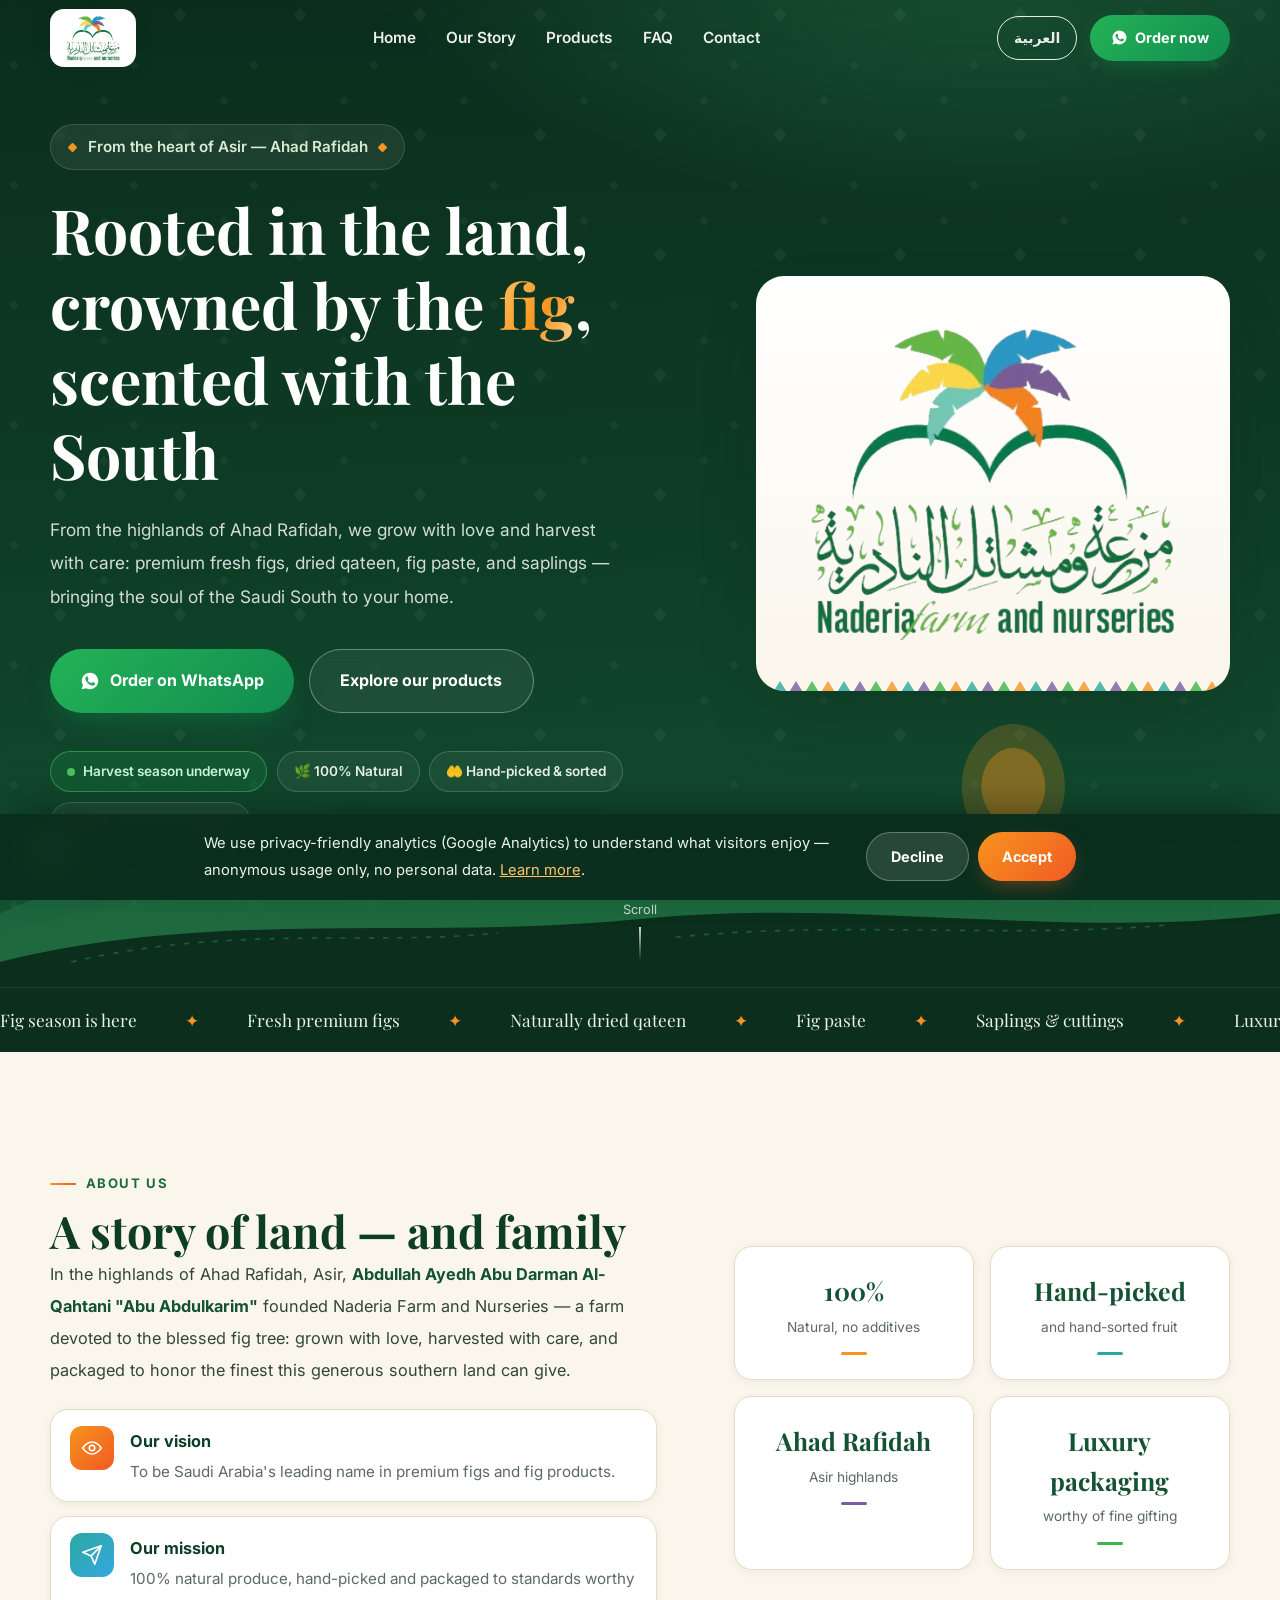
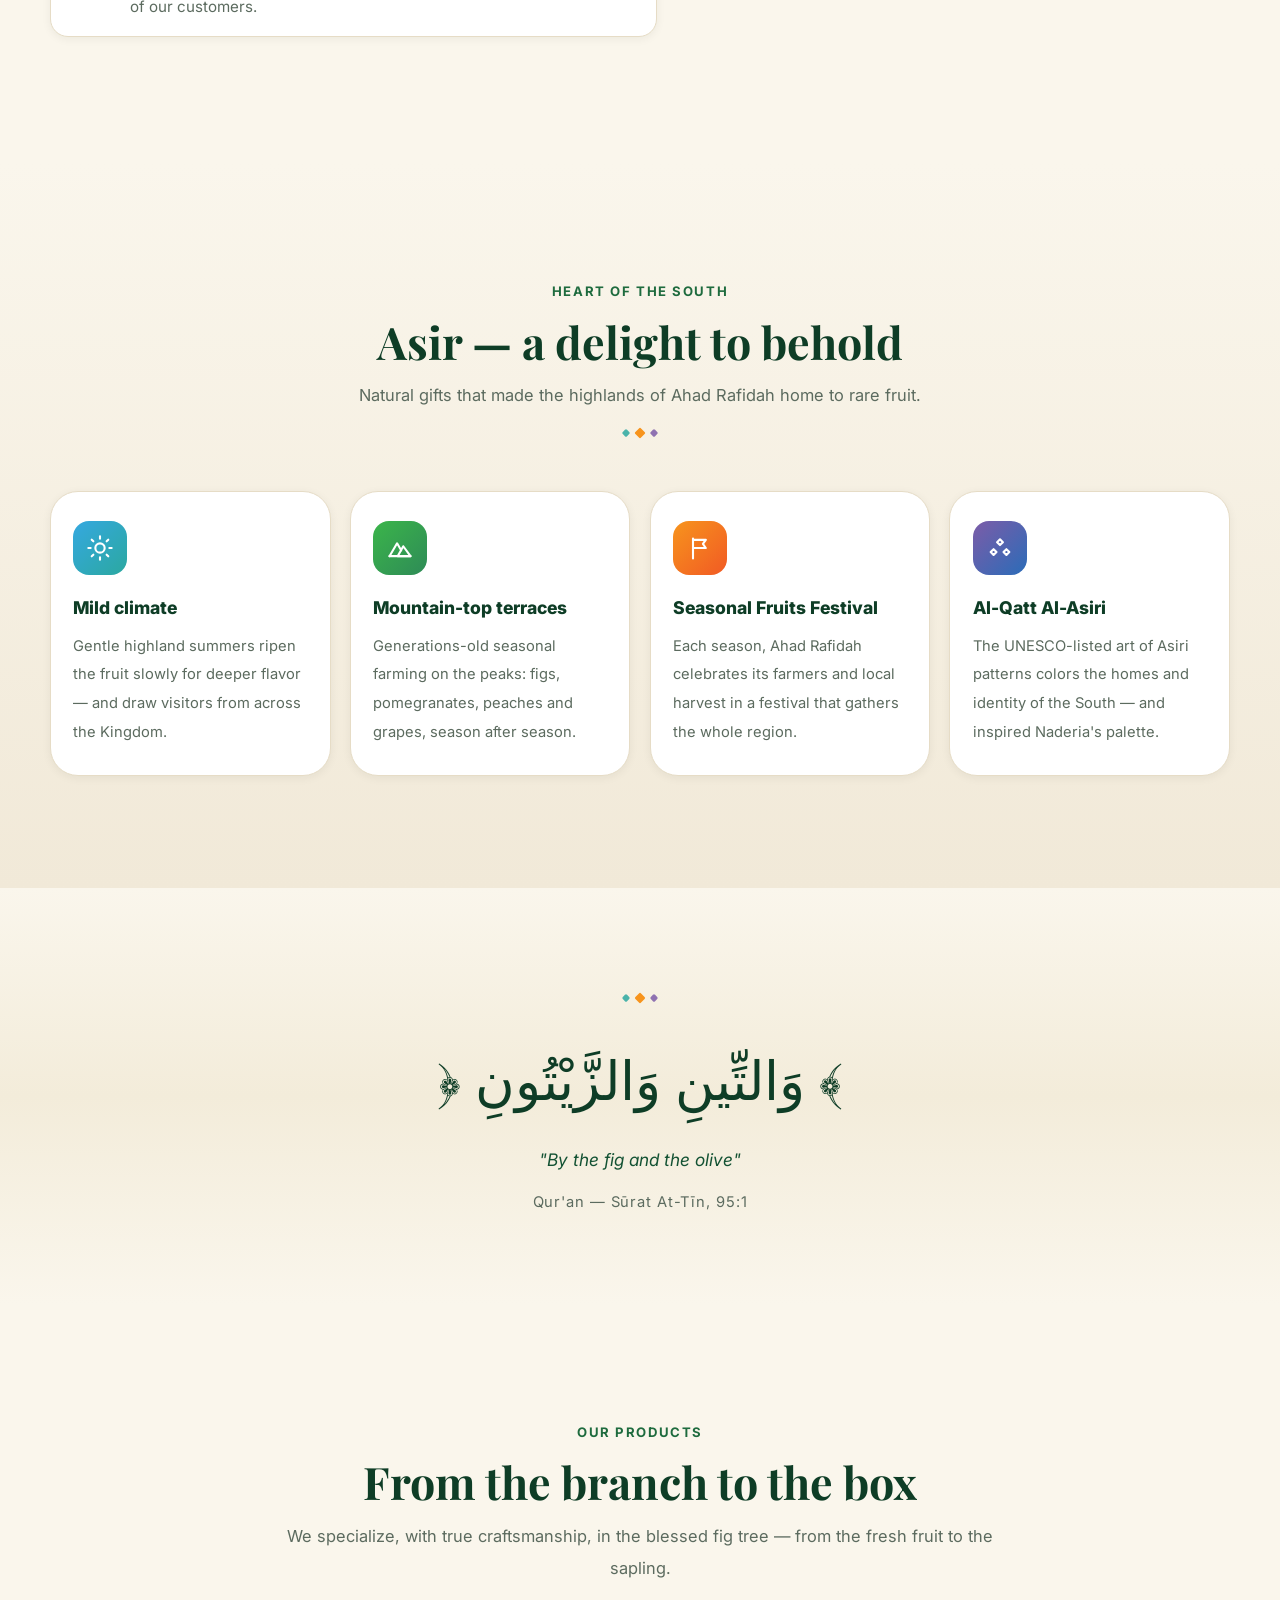
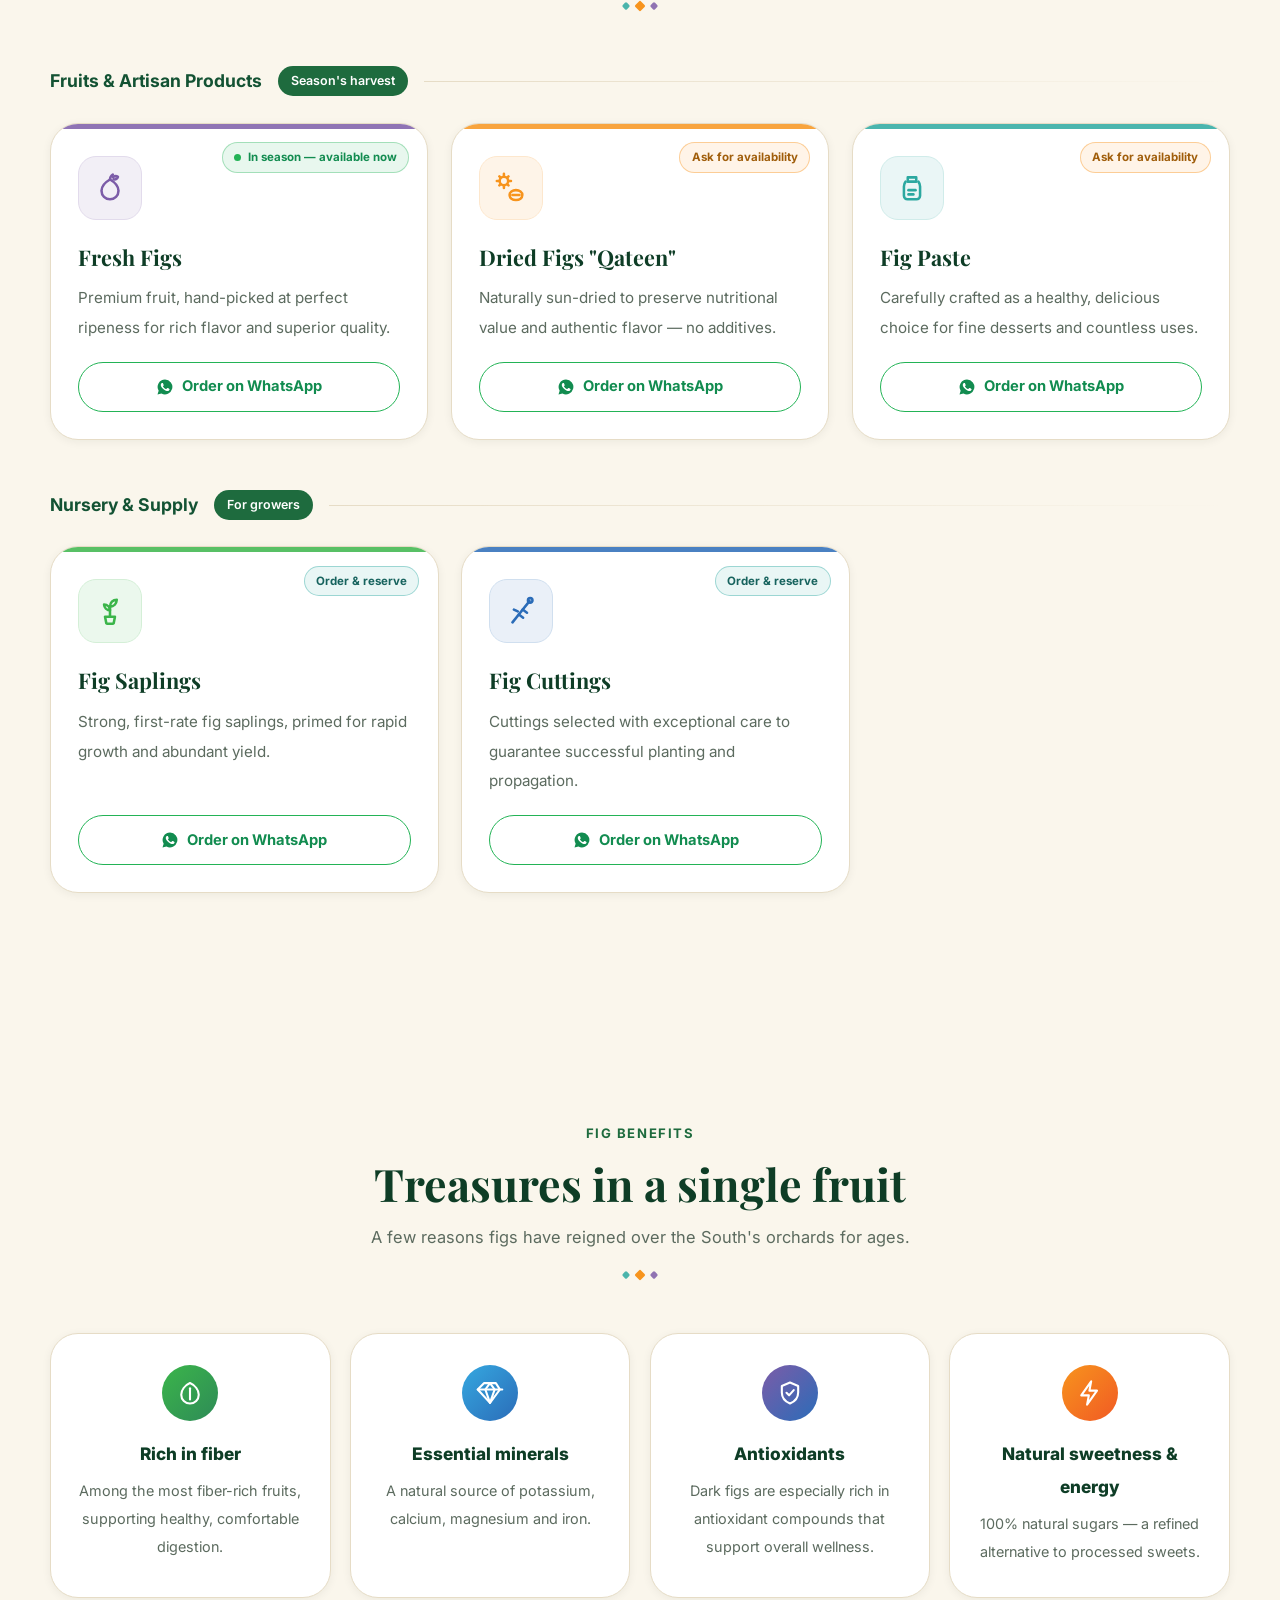
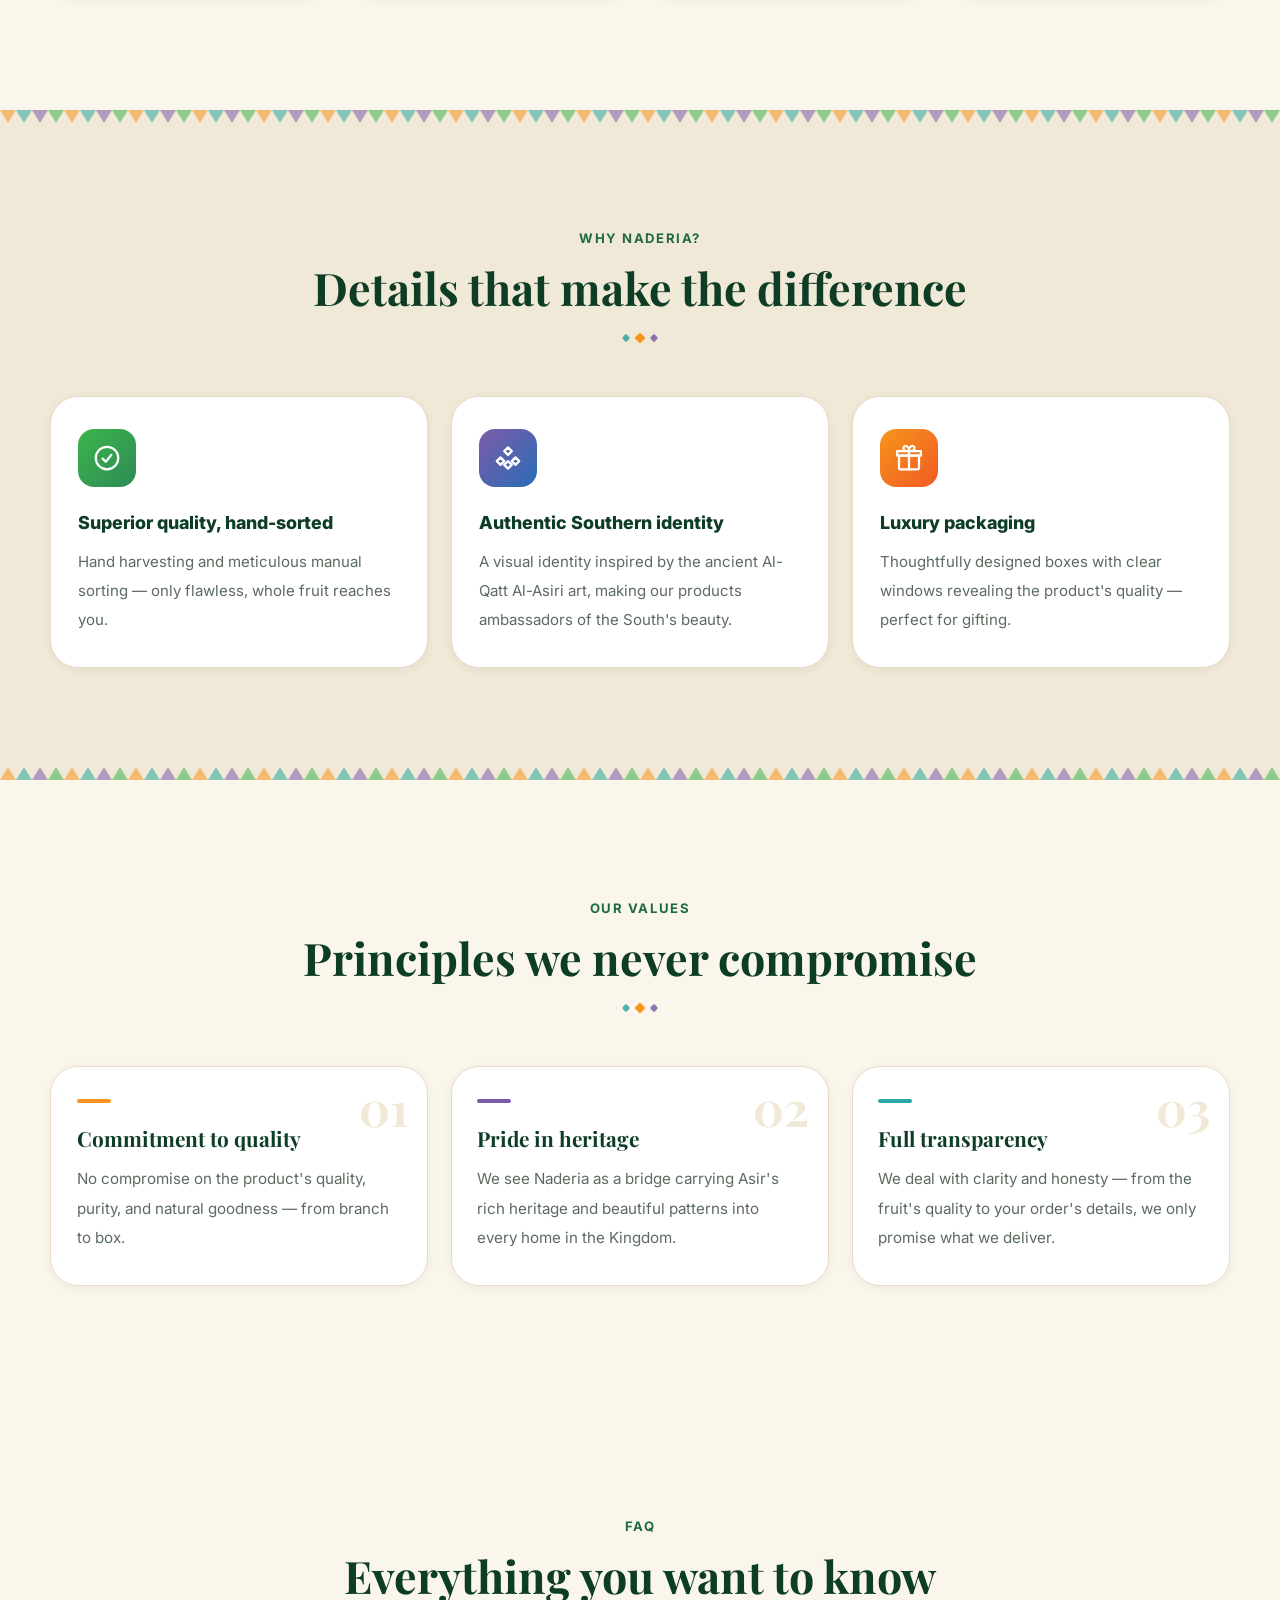
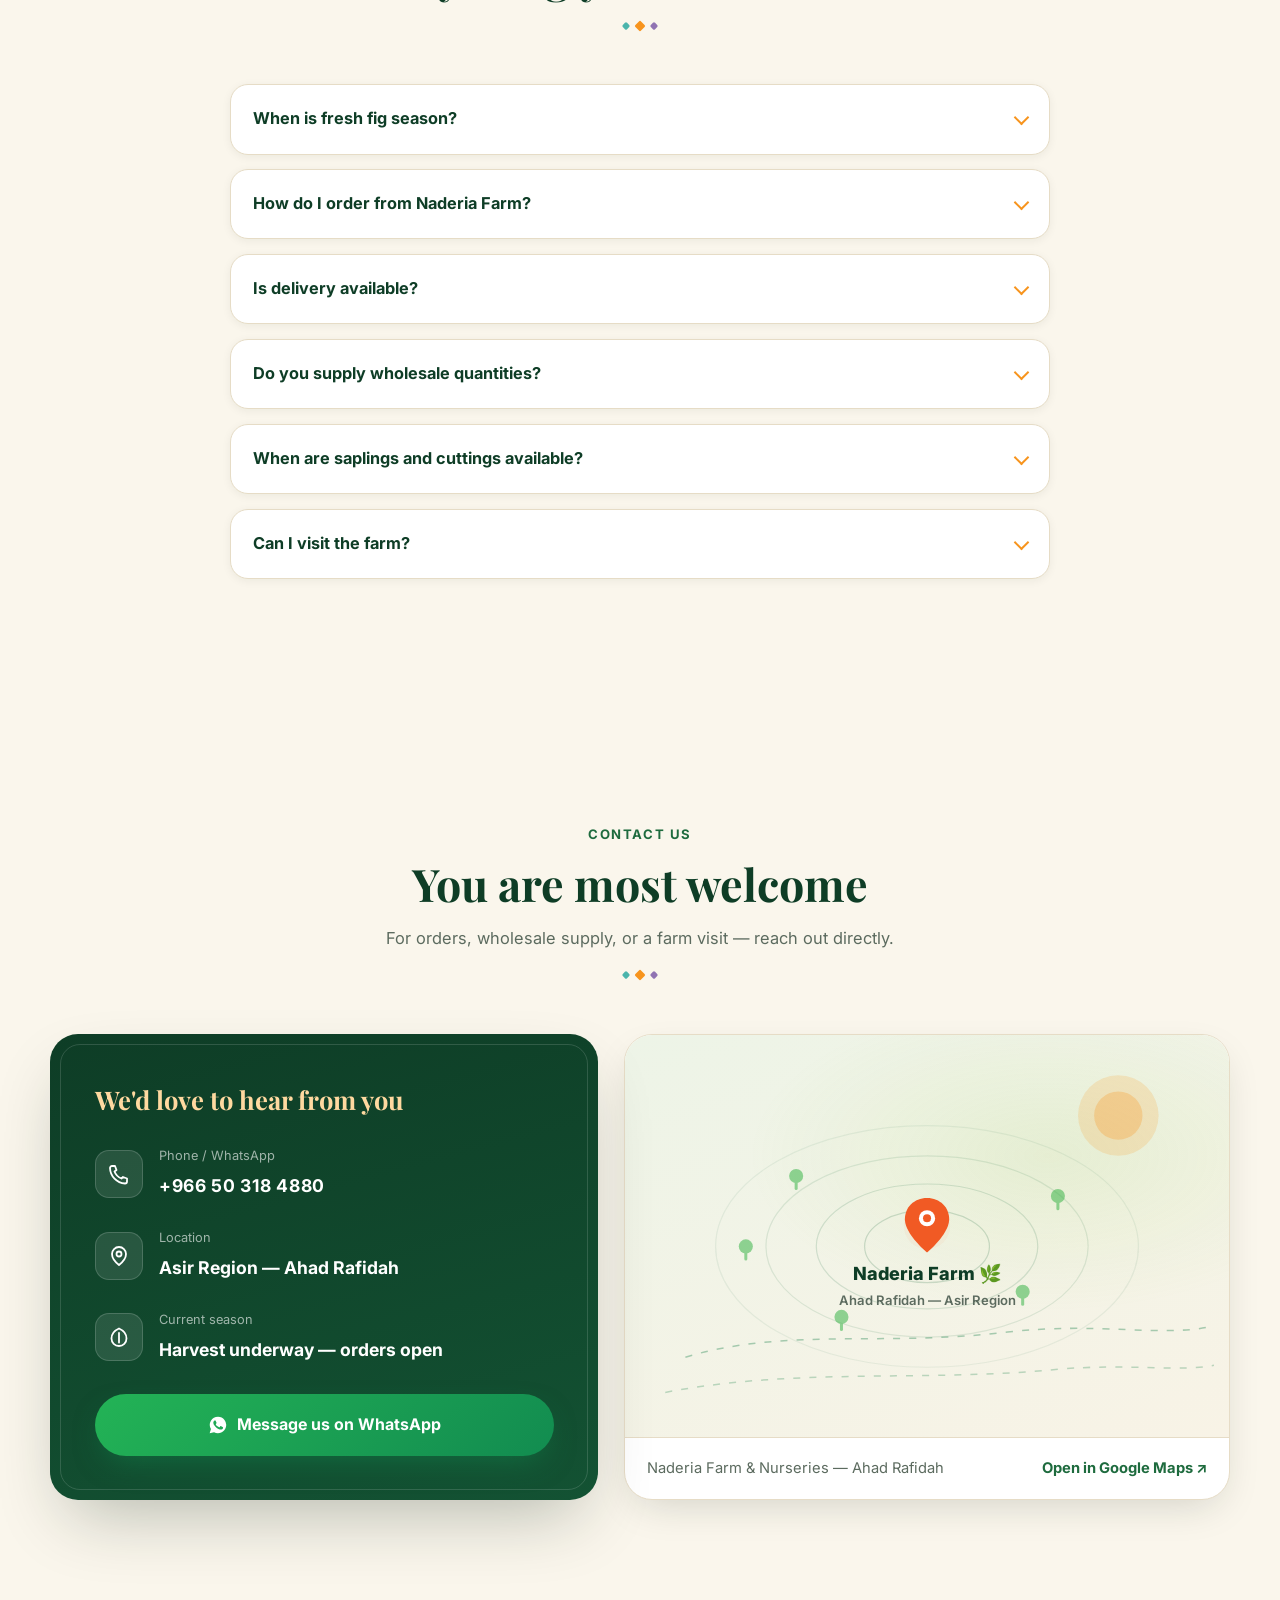
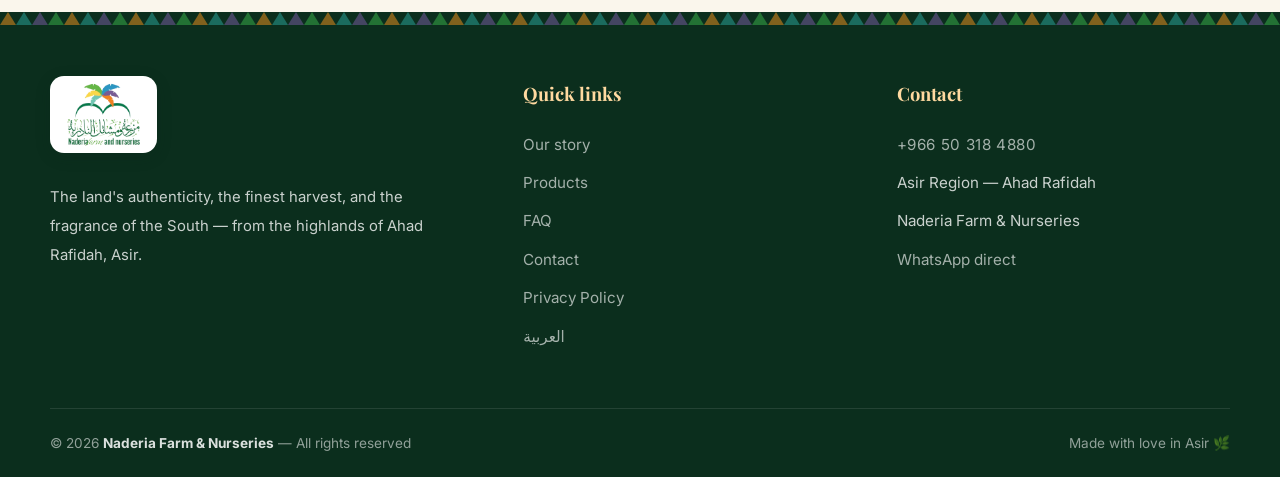
==== commit f12c319c: "إضافة Google Analytics 4 + تتبّع مخصّص + شريط موافقة وخصوصية - طبقة تحليلات (analytics.js) بمعرّف G-" ====
--- a/en/index.html
+++ b/en/index.html
@@ -515,6 +515,7 @@
             <li><a href="#products">Products</a></li>
             <li><a href="#faq">FAQ</a></li>
             <li><a href="#contact">Contact</a></li>
+            <li><a href="privacy.html">Privacy Policy</a></li>
             <li><a href="../" lang="ar" dir="rtl">العربية</a></li>
           </ul>
         </div>
@@ -541,5 +542,6 @@
   </a>
 
   <script src="../assets/script.js"></script>
+  <script src="../assets/analytics.js"></script>
 </body>
 </html>
--- a/assets/style.css
+++ b/assets/style.css
@@ -1090,4 +1090,116 @@
     transition-duration: .01ms !important;
   }
   .reveal { opacity: 1; transform: none; }
-}
+  .consent { transition: none; }
+}
+
+/* ---------- Consent banner ---------- */
+.consent {
+  position: fixed;
+  inset-inline: 0;
+  bottom: 0;
+  z-index: 120;
+  display: flex;
+  flex-wrap: wrap;
+  align-items: center;
+  justify-content: center;
+  gap: 1rem 1.4rem;
+  padding: 1rem 1.4rem;
+  background: rgba(11, 46, 29, .97);
+  color: #EAF3E7;
+  backdrop-filter: blur(10px);
+  box-shadow: 0 -12px 44px -14px rgba(0, 0, 0, .5);
+  transform: translateY(115%);
+  transition: transform .5s cubic-bezier(.7, 0, .25, 1);
+}
+.consent.in { transform: none; }
+.consent p { font-size: .92rem; line-height: 1.85; max-width: 640px; margin: 0; }
+.consent p a { color: #FFC46B; text-decoration: underline; }
+.consent-btns { display: flex; gap: .6rem; flex: none; }
+.consent-btns button {
+  padding: .6rem 1.5rem;
+  border-radius: 100px;
+  font-weight: 700;
+  font-size: .9rem;
+  transition: transform .2s ease, box-shadow .2s ease, background .2s ease;
+}
+.consent .c-yes {
+  color: #fff;
+  background: linear-gradient(135deg, var(--orange), var(--flame));
+  box-shadow: 0 8px 22px -8px rgba(241, 90, 36, .5);
+}
+.consent .c-yes:hover { transform: translateY(-2px); }
+.consent .c-no {
+  color: #fff;
+  background: rgba(255, 255, 255, .12);
+  border: 1px solid rgba(255, 255, 255, .28);
+}
+.consent .c-no:hover { background: rgba(255, 255, 255, .2); }
+
+/* ---------- Live analytics lab (debug overlay, owner only) ---------- */
+.ndbg {
+  position: fixed;
+  bottom: 1.4rem;
+  inset-inline-end: 1.4rem;
+  z-index: 130;
+  width: 280px;
+  max-width: calc(100vw - 2.8rem);
+  background: rgba(15, 35, 24, .95);
+  color: #EAF3E7;
+  border: 1px solid rgba(255, 255, 255, .14);
+  border-radius: 18px;
+  box-shadow: 0 24px 56px -18px rgba(0, 0, 0, .55);
+  backdrop-filter: blur(12px);
+  font-family: var(--font-body);
+  overflow: hidden;
+  animation: ndbg-in .5s cubic-bezier(.2, .8, .3, 1.1);
+}
+@keyframes ndbg-in { from { opacity: 0; transform: translateY(20px) scale(.96); } to { opacity: 1; transform: none; } }
+.ndbg-h {
+  display: flex; align-items: center; justify-content: space-between; gap: .5rem;
+  padding: .75rem .95rem;
+  background: linear-gradient(90deg, rgba(247, 148, 29, .18), rgba(43, 168, 160, .14));
+  border-bottom: 1px solid rgba(255, 255, 255, .1);
+}
+.ndbg-h b { font-size: .92rem; }
+.ndbg-h span { font-size: .66rem; color: #9FE6AE; white-space: nowrap; }
+.ndbg-stats {
+  display: grid; grid-template-columns: repeat(4, 1fr); gap: .35rem;
+  padding: .75rem .7rem .4rem;
+}
+.ndbg-stats div { text-align: center; }
+.ndbg-stats b { display: block; font-size: 1.05rem; font-weight: 800; color: #FFC46B; line-height: 1.2; }
+.ndbg-stats span { font-size: .6rem; color: rgba(255, 255, 255, .6); }
+.ndbg-top {
+  display: flex; align-items: center; justify-content: space-between; gap: .5rem;
+  margin: .2rem .7rem .5rem;
+  padding: .5rem .7rem;
+  background: rgba(255, 255, 255, .05);
+  border: 1px solid rgba(255, 255, 255, .08);
+  border-radius: 10px;
+  font-size: .72rem;
+}
+.ndbg-top span { color: rgba(255, 255, 255, .65); }
+.ndbg-top b { color: #7CD98E; }
+.ndbg-feed { max-height: 156px; overflow-y: auto; padding: 0 .7rem; }
+.nrow {
+  display: flex; align-items: center; gap: .5rem;
+  font-size: .7rem;
+  padding: .3rem 0;
+  border-top: 1px solid rgba(255, 255, 255, .06);
+}
+.nrow .nt { color: rgba(255, 255, 255, .4); font-variant-numeric: tabular-nums; flex: none; }
+.nrow .nn { color: #7CD98E; font-weight: 700; }
+.nrow .nd { color: rgba(255, 255, 255, .7); margin-inline-start: auto; text-align: end; }
+.ndbg-note {
+  padding: .55rem .95rem;
+  font-size: .62rem;
+  color: rgba(255, 255, 255, .42);
+  border-top: 1px solid rgba(255, 255, 255, .08);
+  text-align: center;
+}
+@media (max-width: 640px) {
+  .ndbg { width: calc(100vw - 2rem); bottom: 1rem; }
+  .consent { flex-direction: column; text-align: center; padding: 1.1rem 1.2rem; }
+  .consent-btns { width: 100%; justify-content: center; }
+}
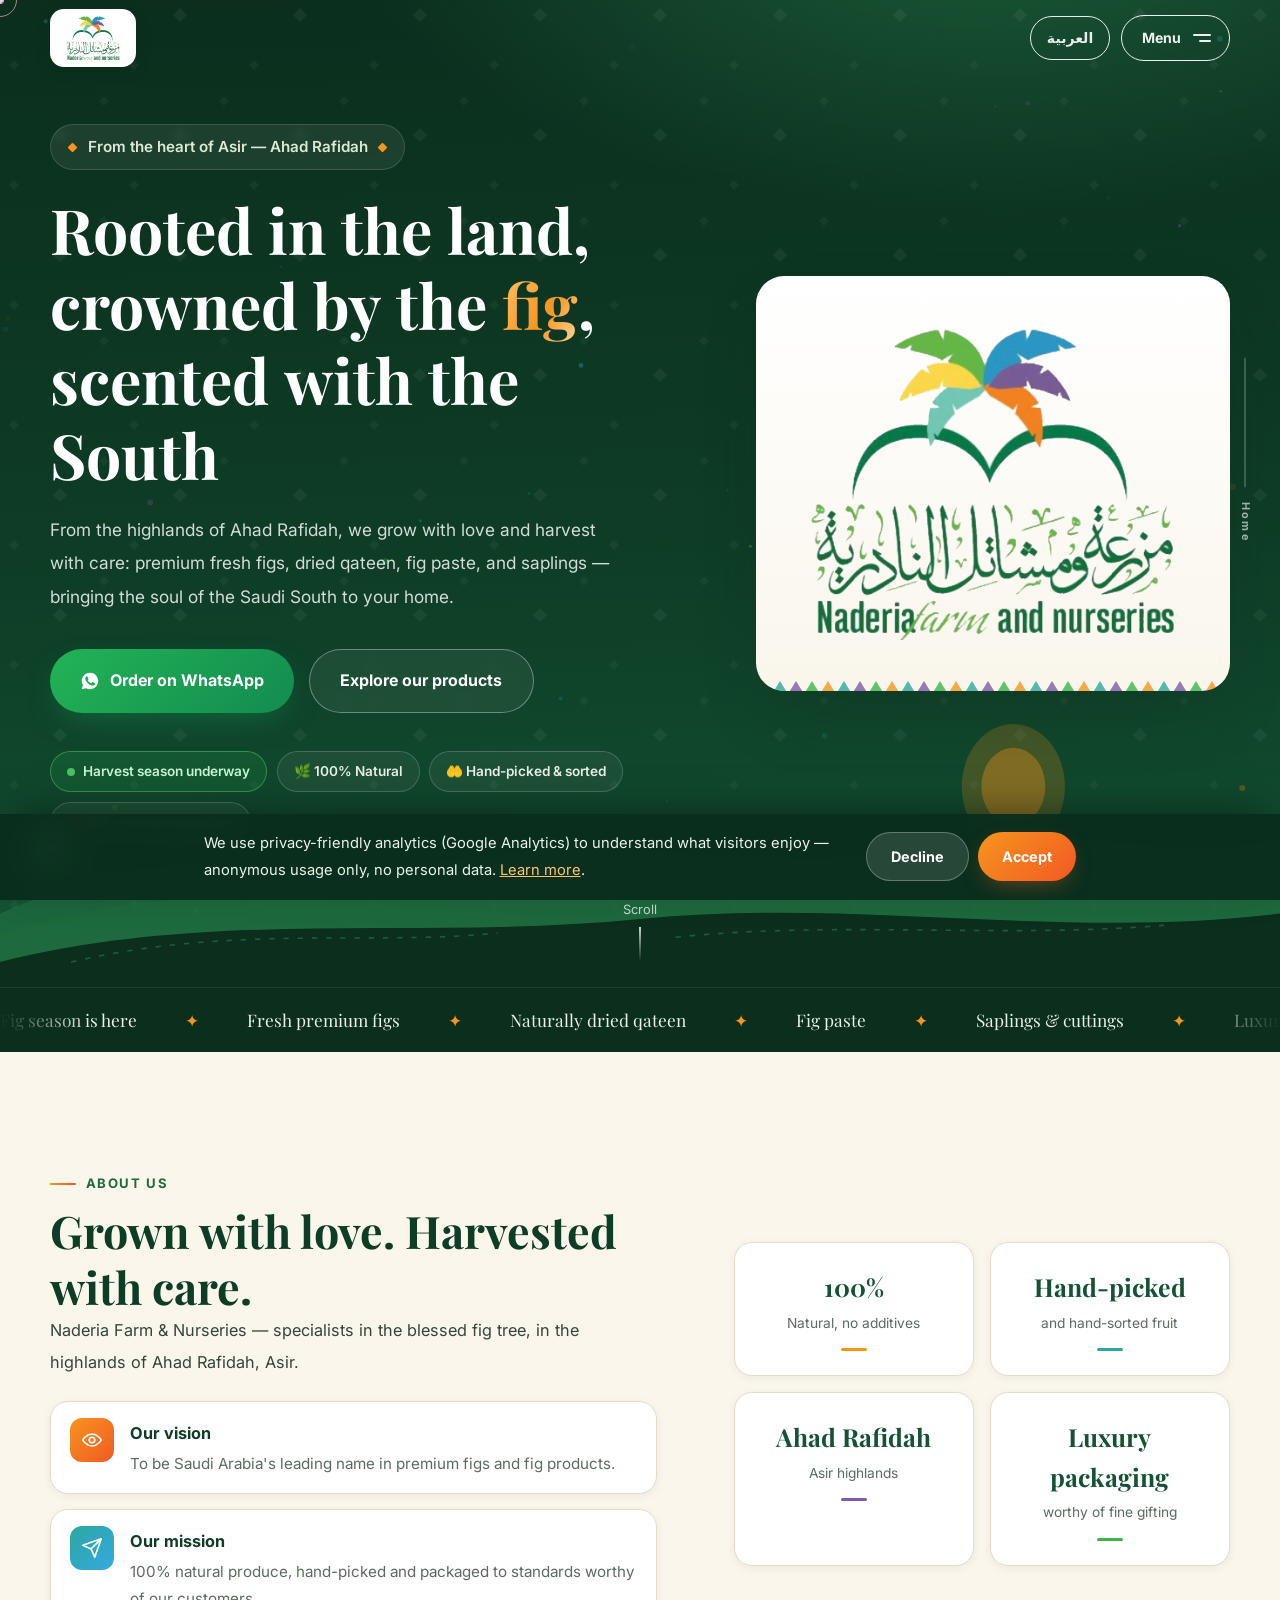
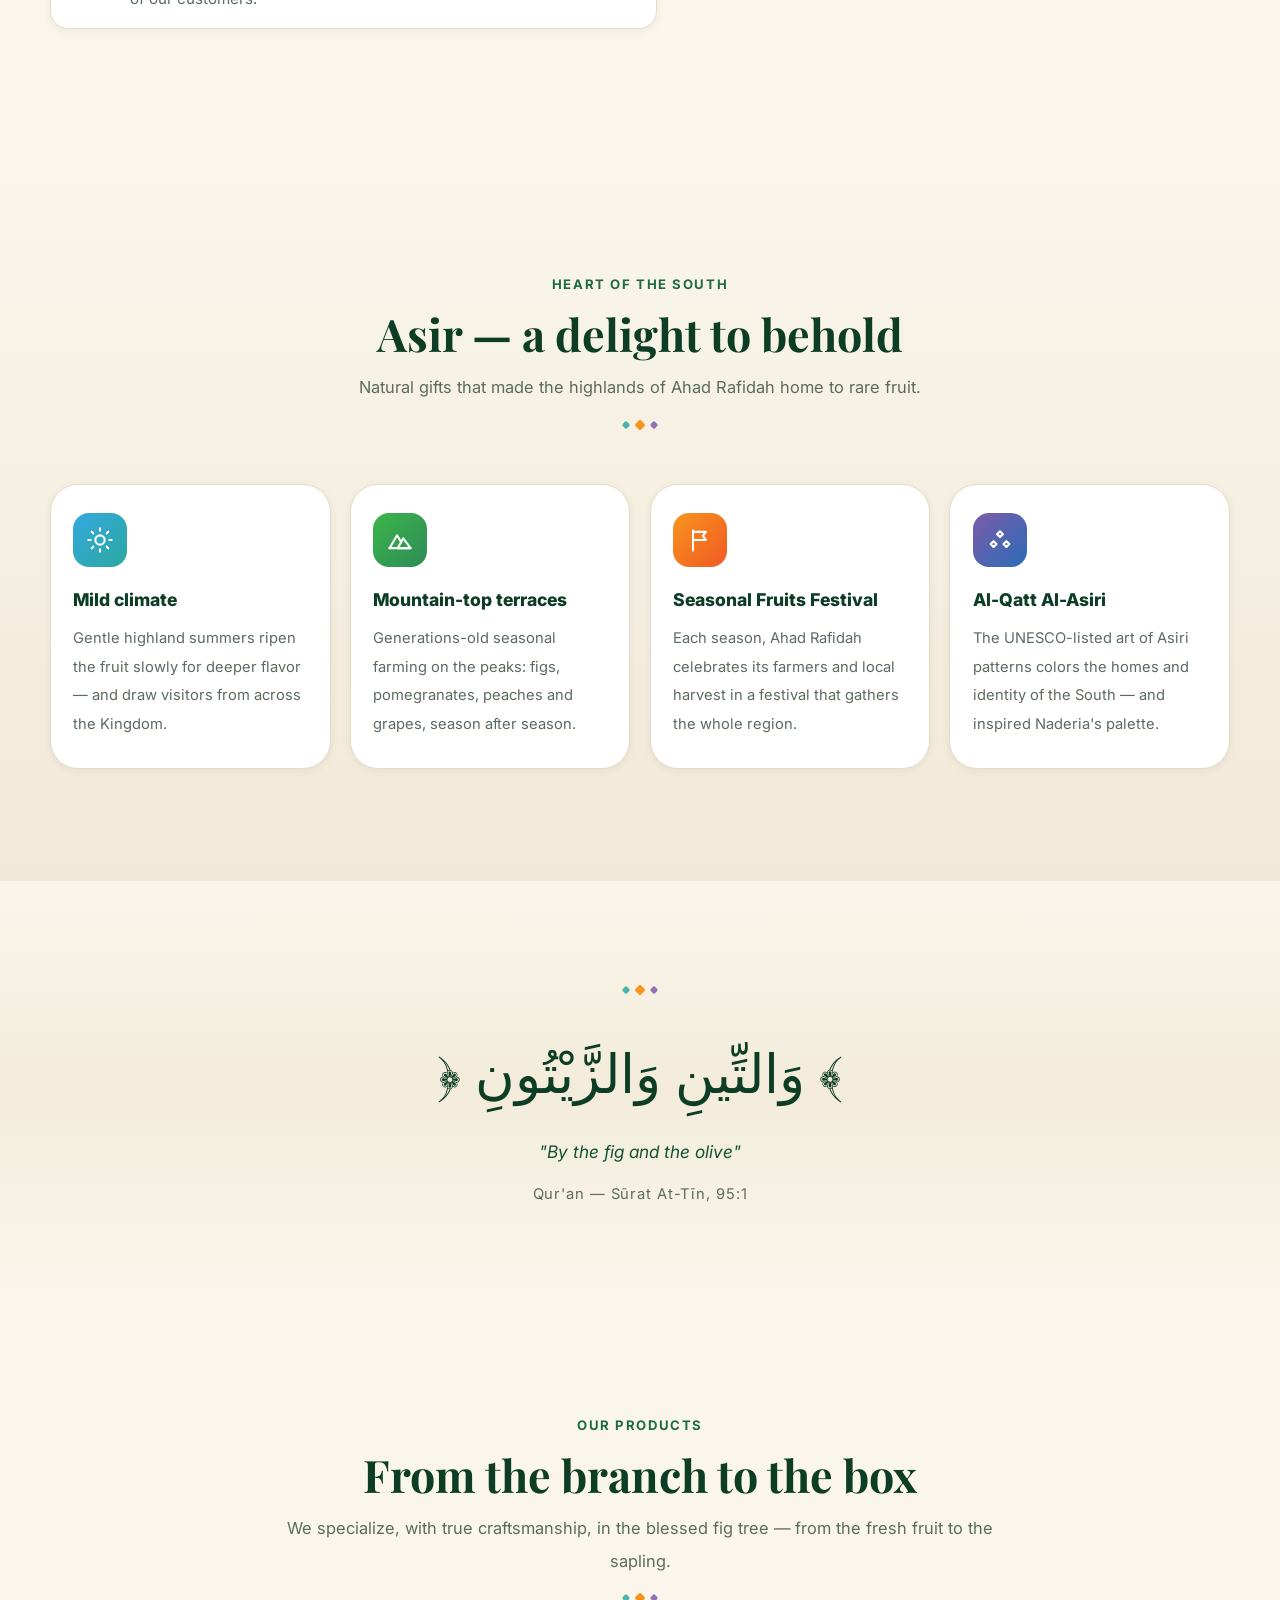
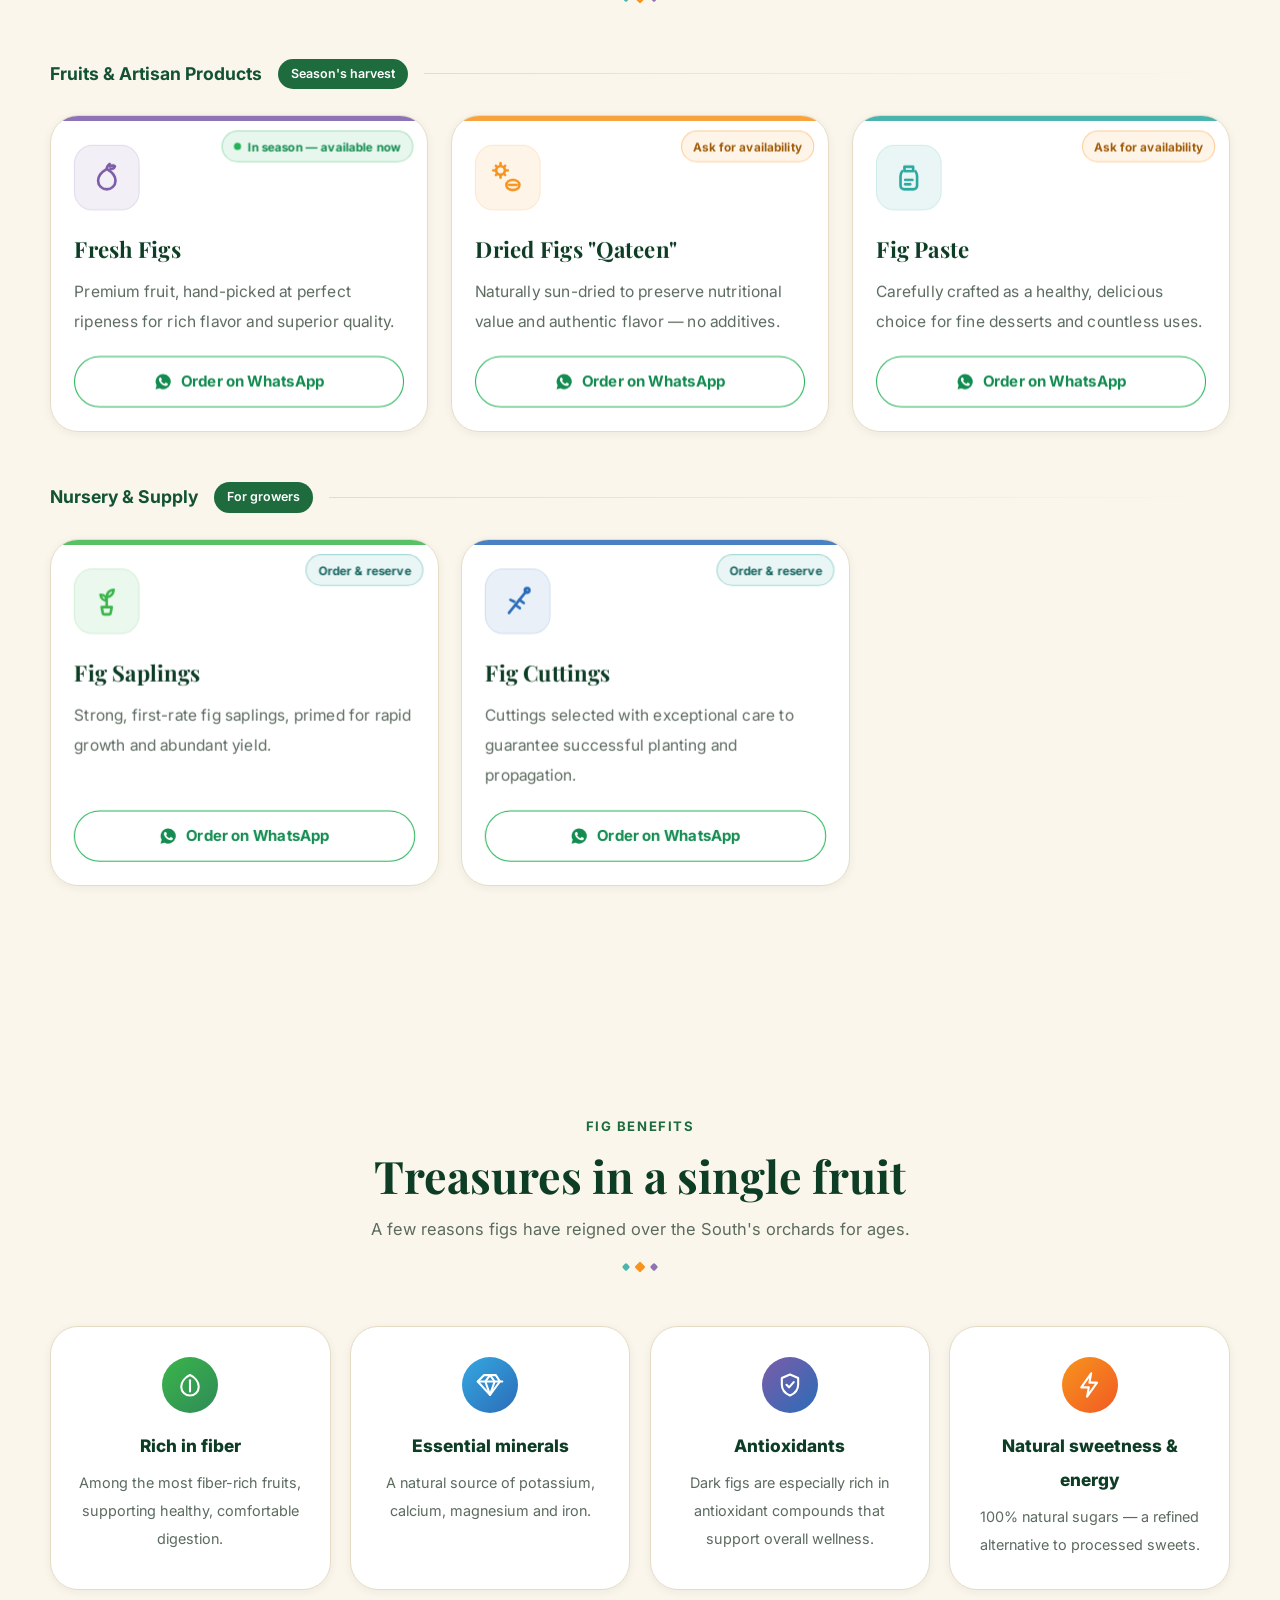
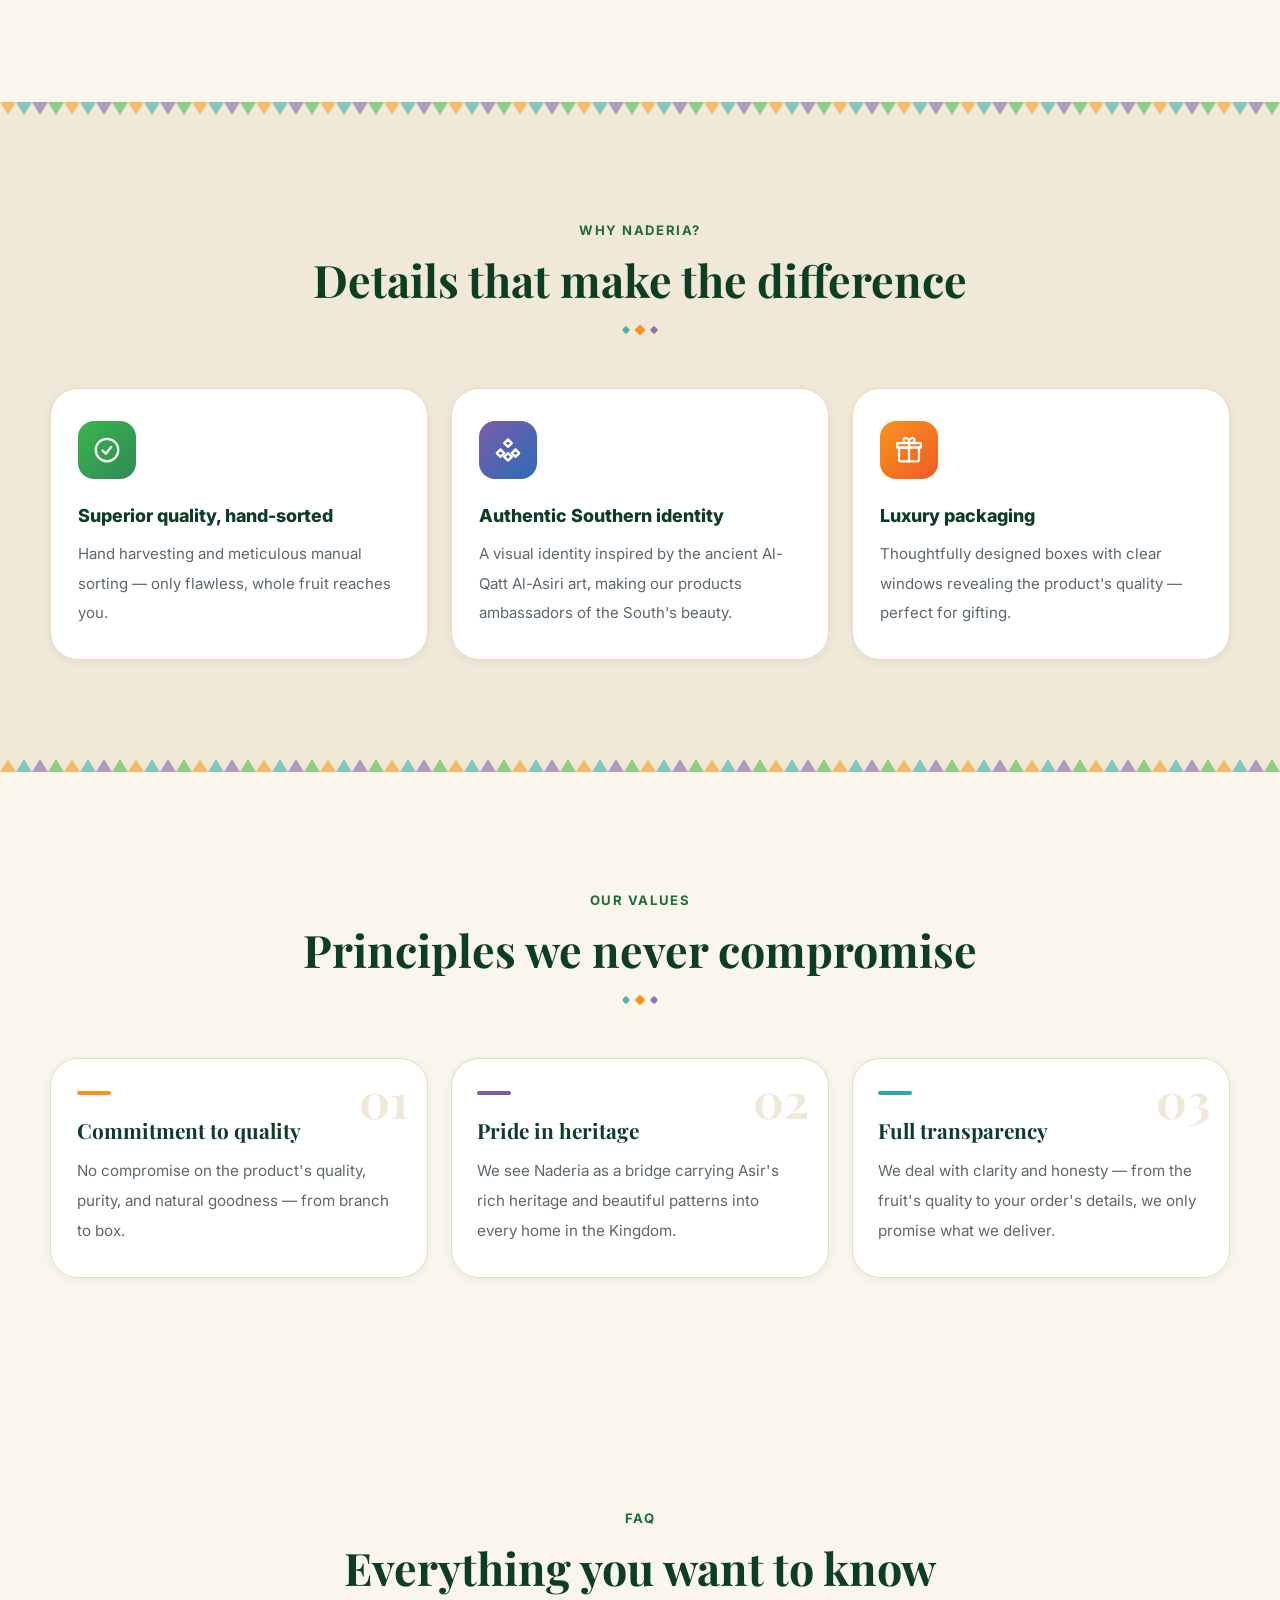
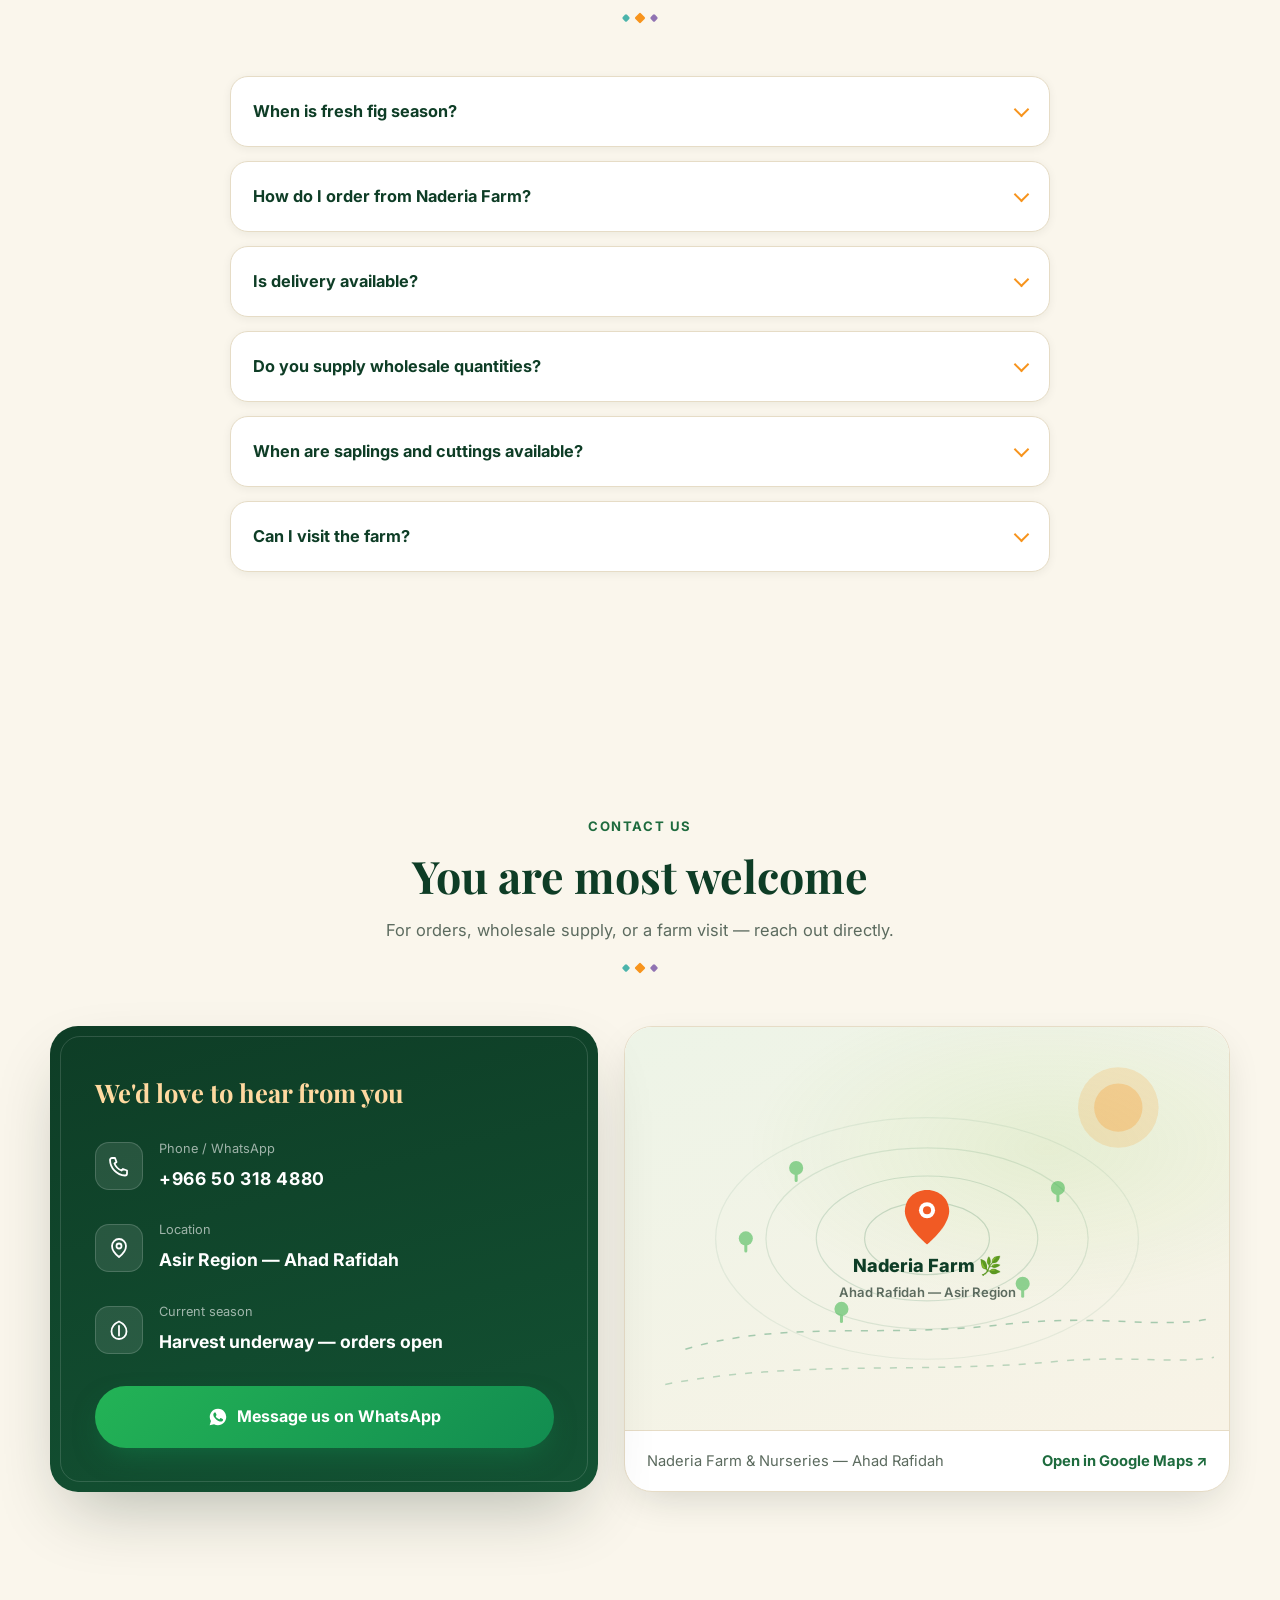
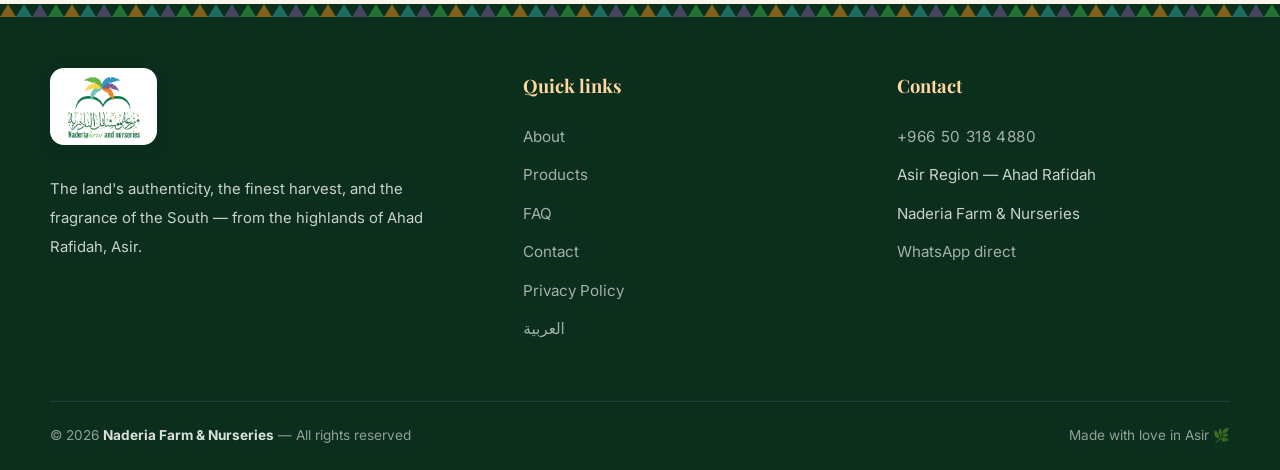
==== commit 21e89844: "تجربة سينمائية: شاشة دخول، قائمة ملء الشاشة، وطبقات حركة - طبقة cinematic (CSS/JS أصلية) — لا نسخ من" ====
--- a/en/index.html
+++ b/en/index.html
@@ -24,6 +24,7 @@
   <link rel="preconnect" href="https://fonts.gstatic.com" crossorigin>
   <link href="https://fonts.googleapis.com/css2?family=Playfair+Display:ital,wght@0,500;0,600;0,700;1,500&family=Inter:wght@300;400;500;600;700;800&display=swap" rel="stylesheet">
   <link rel="stylesheet" href="../assets/style.css">
+  <link rel="stylesheet" href="../assets/cinematic.css">
 
   <script type="application/ld+json">
   {
@@ -66,6 +67,22 @@
 </head>
 <body>
 
+  <!-- ===== Preloader ===== -->
+  <div class="preloader" id="preloader">
+    <div class="pre-inner">
+      <img class="pre-logo" src="../assets/logo.webp" alt="Naderia Farm and Nurseries" width="884" height="735">
+      <div class="pre-bar"><i></i></div>
+      <div class="pre-num">0%</div>
+    </div>
+  </div>
+
+  <!-- ===== Cursor / rail ===== -->
+  <div class="cursor" aria-hidden="true"><span class="cur-dot"></span><span class="cur-ring"></span></div>
+  <div class="progress-rail" aria-hidden="true">
+    <div class="rail-line"><i id="railFill"></i></div>
+    <span class="rail-label" id="railLabel">Home</span>
+  </div>
+
   <!-- ===== Header ===== -->
   <header class="header" id="siteHeader">
     <div class="container">
@@ -73,51 +90,66 @@
         <img src="../assets/logo.webp" alt="Naderia Farm and Nurseries logo" width="884" height="735">
       </a>
 
-      <nav class="nav" aria-label="Main navigation">
-        <a href="#home">Home</a>
-        <a href="#story">Our Story</a>
-        <a href="#products">Products</a>
-        <a href="#faq">FAQ</a>
-        <a href="#contact">Contact</a>
-      </nav>
-
       <div class="header-actions">
         <a class="lang-switch" href="../" lang="ar" dir="rtl">العربية</a>
-        <a class="header-cta" href="https://wa.me/966503184880?text=Hello,%20I%20would%20like%20to%20ask%20about%20Naderia%20Farm%20products" target="_blank" rel="noopener">
+        <button class="menu-btn" id="menuBtn" aria-label="Menu" aria-expanded="false" aria-controls="navOverlay">
+          <span class="mb-txt">Menu</span>
+          <span class="mb-ico" aria-hidden="true"><i></i><i></i></span>
+        </button>
+      </div>
+    </div>
+  </header>
+
+  <!-- ===== Fullscreen navigation ===== -->
+  <div class="nav-overlay" id="navOverlay">
+    <div class="nav-inner container">
+      <nav class="nav-links" aria-label="Main navigation">
+        <a href="#home"><em>01</em><span>Home</span></a>
+        <a href="#story"><em>02</em><span>About</span></a>
+        <a href="#products"><em>03</em><span>Products</span></a>
+        <a href="#region"><em>04</em><span>Asir</span></a>
+        <a href="#faq"><em>05</em><span>FAQ</span></a>
+        <a href="#contact"><em>06</em><span>Contact</span></a>
+      </nav>
+
+      <div class="nav-foot">
+        <div class="nf-col">
+          <small>PHONE / WHATSAPP</small>
+          <a href="tel:+966503184880"><b class="phone-ltr">+966 50 318 4880</b></a>
+        </div>
+        <div class="nf-col">
+          <small>LOCATION</small>
+          <b>Asir Region — Ahad Rafidah</b>
+        </div>
+        <div class="nf-col">
+          <small>LANGUAGE</small>
+          <a href="../" lang="ar" dir="rtl"><b>العربية</b></a>
+        </div>
+        <a class="btn btn-wa mag" href="https://wa.me/966503184880?text=Hello,%20I%20would%20like%20to%20ask%20about%20Naderia%20Farm%20products" target="_blank" rel="noopener">
           <svg viewBox="0 0 24 24" fill="currentColor" aria-hidden="true"><path d="M12.04 2a9.9 9.9 0 0 0-8.5 14.9L2 22l5.25-1.38A9.9 9.9 0 1 0 12.04 2zm5.8 14.06c-.24.68-1.4 1.3-1.93 1.35-.5.04-1.12.06-1.8-.11a11.6 11.6 0 0 1-1.64-.6c-2.88-1.25-4.76-4.15-4.9-4.34-.15-.2-1.18-1.57-1.18-3s.75-2.13 1-2.42c.26-.3.57-.37.76-.37h.55c.18 0 .41-.06.64.5.24.57.8 1.97.87 2.11.07.15.12.32.02.51-.1.2-.14.31-.29.48-.14.17-.3.37-.44.5-.14.15-.3.3-.13.6.17.28.74 1.22 1.6 1.98 1.1.98 2.02 1.28 2.3 1.43.3.14.46.12.63-.07.17-.2.72-.84.92-1.13.2-.3.39-.24.65-.15.27.1 1.7.8 2 .95.28.14.48.22.55.34.07.12.07.68-.17 1.35z"/></svg>
-          Order now
+          Order on WhatsApp
         </a>
-        <button class="burger" id="burgerBtn" aria-label="Menu" aria-expanded="false"><span></span></button>
-      </div>
-    </div>
-  </header>
-
-  <!-- mobile nav -->
-  <nav class="mobile-nav" id="mobileNav" aria-label="Mobile menu">
-    <a href="#home">Home</a>
-    <a href="#story">Our Story</a>
-    <a href="#products">Products</a>
-    <a href="#faq">FAQ</a>
-    <a href="#contact">Contact</a>
-    <a href="../" lang="ar" dir="rtl" style="text-align:center">العربية</a>
-    <a class="btn btn-wa" href="https://wa.me/966503184880?text=Hello,%20I%20would%20like%20to%20ask%20about%20Naderia%20Farm%20products" target="_blank" rel="noopener">Order on WhatsApp</a>
-  </nav>
+      </div>
+    </div>
+    <div class="qatt"></div>
+  </div>
 
   <!-- ===== Hero ===== -->
   <section class="hero" id="home">
+    <canvas class="hero-canvas" id="heroCanvas" aria-hidden="true"></canvas>
     <div class="container">
       <div class="hero-text">
-        <span class="hero-kicker"><i></i> From the heart of Asir — Ahad Rafidah <i></i></span>
+        <span class="hero-kicker hero-fade" style="--fd:.15s"><i></i> From the heart of Asir — Ahad Rafidah <i></i></span>
         <h1>Rooted in the land,<br>crowned by the <span class="hl">fig</span>,<br>scented with the South</h1>
-        <p class="hero-sub">From the highlands of Ahad Rafidah, we grow with love and harvest with care: premium fresh figs, dried qateen, fig paste, and saplings — bringing the soul of the Saudi South to your home.</p>
-        <div class="hero-ctas">
+        <p class="hero-sub hero-fade" style="--fd:.75s">From the highlands of Ahad Rafidah, we grow with love and harvest with care: premium fresh figs, dried qateen, fig paste, and saplings — bringing the soul of the Saudi South to your home.</p>
+        <div class="hero-ctas hero-fade" style="--fd:.9s">
           <a class="btn btn-wa" href="https://wa.me/966503184880?text=Hello,%20I%20would%20like%20to%20ask%20about%20Naderia%20Farm%20products" target="_blank" rel="noopener">
             <svg viewBox="0 0 24 24" fill="currentColor" aria-hidden="true"><path d="M12.04 2a9.9 9.9 0 0 0-8.5 14.9L2 22l5.25-1.38A9.9 9.9 0 1 0 12.04 2zm5.8 14.06c-.24.68-1.4 1.3-1.93 1.35-.5.04-1.12.06-1.8-.11a11.6 11.6 0 0 1-1.64-.6c-2.88-1.25-4.76-4.15-4.9-4.34-.15-.2-1.18-1.57-1.18-3s.75-2.13 1-2.42c.26-.3.57-.37.76-.37h.55c.18 0 .41-.06.64.5.24.57.8 1.97.87 2.11.07.15.12.32.02.51-.1.2-.14.31-.29.48-.14.17-.3.37-.44.5-.14.15-.3.3-.13.6.17.28.74 1.22 1.6 1.98 1.1.98 2.02 1.28 2.3 1.43.3.14.46.12.63-.07.17-.2.72-.84.92-1.13.2-.3.39-.24.65-.15.27.1 1.7.8 2 .95.28.14.48.22.55.34.07.12.07.68-.17 1.35z"/></svg>
             Order on WhatsApp
           </a>
-          <a class="btn btn-ghost" href="#products">Explore our products</a>
-        </div>
-        <div class="hero-chips">
+          <a class="btn btn-ghost mag" href="#products">Explore our products</a>
+        </div>
+        <div class="hero-chips hero-fade" style="--fd:1.05s">
           <span class="chip-season"><i></i> Harvest season underway</span>
           <span>🌿 100% Natural</span>
           <span>🤲 Hand-picked &amp; sorted</span>
@@ -158,8 +190,8 @@
     <div class="container">
       <div class="story-text">
         <span class="kicker">About us</span>
-        <h2 class="sec-title">A story of land — and family</h2>
-        <p class="reveal">In the highlands of Ahad Rafidah, Asir, <strong>Abdullah Ayedh Abu Darman Al-Qahtani "Abu Abdulkarim"</strong> founded Naderia Farm and Nurseries — a farm devoted to the blessed fig tree: grown with love, harvested with care, and packaged to honor the finest this generous southern land can give.</p>
+        <h2 class="sec-title">Grown with love. Harvested with care.</h2>
+        <p class="reveal">Naderia Farm &amp; Nurseries — specialists in the blessed fig tree, in the highlands of Ahad Rafidah, Asir.</p>
         <div class="vm reveal" style="--d:.1s">
           <span class="vm-ico"><svg viewBox="0 0 24 24" fill="none" stroke="currentColor" stroke-width="1.8" stroke-linecap="round" stroke-linejoin="round"><path d="M2 12s3.5-6.5 10-6.5S22 12 22 12s-3.5 6.5-10 6.5S2 12 2 12z"/><circle cx="12" cy="12" r="3"/></svg></span>
           <div><b>Our vision</b><span>To be Saudi Arabia's leading name in premium figs and fig products.</span></div>
@@ -182,7 +214,7 @@
   <!-- ===== Region ===== -->
   <section class="region section" id="region">
     <div class="container">
-      <div class="sec-head center">
+      <div class="sec-head center mask-up">
         <span class="kicker">Heart of the South</span>
         <h2 class="sec-title">Asir — a delight to behold</h2>
         <p class="sec-sub">Natural gifts that made the highlands of Ahad Rafidah home to rare fruit.</p>
@@ -226,7 +258,7 @@
   <!-- ===== Products ===== -->
   <section class="products section" id="products">
     <div class="container">
-      <div class="sec-head center">
+      <div class="sec-head center mask-up">
         <span class="kicker">Our products</span>
         <h2 class="sec-title">From the branch to the box</h2>
         <p class="sec-sub">We specialize, with true craftsmanship, in the blessed fig tree — from the fresh fruit to the sapling.</p>
@@ -236,21 +268,21 @@
       <div class="prod-group">
         <h3 class="prod-group-title">Fruits &amp; Artisan Products <em>Season's harvest</em></h3>
         <div class="prod-grid">
-          <article class="prod-card reveal" style="--accent:#7C5CA8">
+          <article class="prod-card reveal tilt" style="--accent:#7C5CA8">
             <span class="avail avail-now"><i></i>In season — available now</span>
             <div class="prod-icon"><svg viewBox="0 0 24 24" fill="none" stroke="currentColor" stroke-width="1.8" stroke-linecap="round" stroke-linejoin="round"><path d="M12 6c-3.5 2-6 4.6-6 8a6 6 0 0 0 12 0c0-3.4-2.5-6-6-8z"/><path d="M12 6c0-1.5.8-2.7 2-3.5"/><path d="M14 4.2c1.2-.7 2.7-.7 3.6-.1-.4 1.2-1.7 2-3.1 1.8"/></svg></div>
             <h3>Fresh Figs</h3>
             <p>Premium fruit, hand-picked at perfect ripeness for rich flavor and superior quality.</p>
             <div class="prod-order"><a href="https://wa.me/966503184880?text=Hello,%20I%20would%20like%20to%20order:%20Fresh%20Figs" target="_blank" rel="noopener" aria-label="Order fresh figs on WhatsApp"><svg viewBox="0 0 24 24" fill="currentColor" aria-hidden="true"><path d="M12.04 2a9.9 9.9 0 0 0-8.5 14.9L2 22l5.25-1.38A9.9 9.9 0 1 0 12.04 2zm5.8 14.06c-.24.68-1.4 1.3-1.93 1.35-.5.04-1.12.06-1.8-.11a11.6 11.6 0 0 1-1.64-.6c-2.88-1.25-4.76-4.15-4.9-4.34-.15-.2-1.18-1.57-1.18-3s.75-2.13 1-2.42c.26-.3.57-.37.76-.37h.55c.18 0 .41-.06.64.5.24.57.8 1.97.87 2.11.07.15.12.32.02.51-.1.2-.14.31-.29.48-.14.17-.3.37-.44.5-.14.15-.3.3-.13.6.17.28.74 1.22 1.6 1.98 1.1.98 2.02 1.28 2.3 1.43.3.14.46.12.63-.07.17-.2.72-.84.92-1.13.2-.3.39-.24.65-.15.27.1 1.7.8 2 .95.28.14.48.22.55.34.07.12.07.68-.17 1.35z"/></svg>Order on WhatsApp</a></div>
           </article>
-          <article class="prod-card reveal" style="--accent:#F7941D; --d:.1s">
+          <article class="prod-card reveal tilt" style="--accent:#F7941D; --d:.1s">
             <span class="avail avail-ask">Ask for availability</span>
             <div class="prod-icon"><svg viewBox="0 0 24 24" fill="none" stroke="currentColor" stroke-width="1.8" stroke-linecap="round" stroke-linejoin="round"><circle cx="7" cy="7" r="3"/><path d="M7 2v1.2M7 10.8V12M2 7h1.2M10.8 7H12M3.8 3.8l.9.9M9.3 9.3l.9.9M9.3 4.7l.9-.9M3.8 10.2l.9-.9"/><path d="M11 17c0-2 2-3.5 4.5-3.5S20 15 20 17s-2 3.5-4.5 3.5S11 19 11 17z"/><path d="M13 17h5"/></svg></div>
             <h3>Dried Figs "Qateen"</h3>
             <p>Naturally sun-dried to preserve nutritional value and authentic flavor — no additives.</p>
             <div class="prod-order"><a href="https://wa.me/966503184880?text=Hello,%20I%20would%20like%20to%20order:%20Dried%20Figs%20(Qateen)" target="_blank" rel="noopener" aria-label="Order dried figs on WhatsApp"><svg viewBox="0 0 24 24" fill="currentColor" aria-hidden="true"><path d="M12.04 2a9.9 9.9 0 0 0-8.5 14.9L2 22l5.25-1.38A9.9 9.9 0 1 0 12.04 2zm5.8 14.06c-.24.68-1.4 1.3-1.93 1.35-.5.04-1.12.06-1.8-.11a11.6 11.6 0 0 1-1.64-.6c-2.88-1.25-4.76-4.15-4.9-4.34-.15-.2-1.18-1.57-1.18-3s.75-2.13 1-2.42c.26-.3.57-.37.76-.37h.55c.18 0 .41-.06.64.5.24.57.8 1.97.87 2.11.07.15.12.32.02.51-.1.2-.14.31-.29.48-.14.17-.3.37-.44.5-.14.15-.3.3-.13.6.17.28.74 1.22 1.6 1.98 1.1.98 2.02 1.28 2.3 1.43.3.14.46.12.63-.07.17-.2.72-.84.92-1.13.2-.3.39-.24.65-.15.27.1 1.7.8 2 .95.28.14.48.22.55.34.07.12.07.68-.17 1.35z"/></svg>Order on WhatsApp</a></div>
           </article>
-          <article class="prod-card reveal" style="--accent:#2BA8A0; --d:.2s">
+          <article class="prod-card reveal tilt" style="--accent:#2BA8A0; --d:.2s">
             <span class="avail avail-ask">Ask for availability</span>
             <div class="prod-icon"><svg viewBox="0 0 24 24" fill="none" stroke="currentColor" stroke-width="1.8" stroke-linecap="round" stroke-linejoin="round"><path d="M9 4.5h6v3H9z"/><path d="M7.5 7.5c-.8 1-1.2 2.2-1.2 3.5v6.5a2.5 2.5 0 0 0 2.5 2.5h6.4a2.5 2.5 0 0 0 2.5-2.5V11c0-1.3-.4-2.5-1.2-3.5"/><path d="M9.5 13.5h5"/><path d="M9.5 16.5h3.5"/></svg></div>
             <h3>Fig Paste</h3>
@@ -263,14 +295,14 @@
       <div class="prod-group">
         <h3 class="prod-group-title">Nursery &amp; Supply <em>For growers</em></h3>
         <div class="prod-grid two">
-          <article class="prod-card reveal" style="--accent:#3BB54A">
+          <article class="prod-card reveal tilt" style="--accent:#3BB54A">
             <span class="avail avail-order">Order &amp; reserve</span>
             <div class="prod-icon"><svg viewBox="0 0 24 24" fill="none" stroke="currentColor" stroke-width="1.8" stroke-linecap="round" stroke-linejoin="round"><path d="M8.5 16h7l-.9 4.6a1 1 0 0 1-1 .4h-3.2a1 1 0 0 1-1-.4z"/><path d="M12 16V9"/><path d="M12 9c0-2.8 2-5 4.8-5C16.6 6.8 14.8 9 12 9z"/><path d="M12 11.5c0-2.2-1.7-4-4.2-4C8 9.7 9.6 11.5 12 11.5z"/></svg></div>
             <h3>Fig Saplings</h3>
             <p>Strong, first-rate fig saplings, primed for rapid growth and abundant yield.</p>
             <div class="prod-order"><a href="https://wa.me/966503184880?text=Hello,%20I%20would%20like%20to%20order:%20Fig%20Saplings" target="_blank" rel="noopener" aria-label="Order fig saplings on WhatsApp"><svg viewBox="0 0 24 24" fill="currentColor" aria-hidden="true"><path d="M12.04 2a9.9 9.9 0 0 0-8.5 14.9L2 22l5.25-1.38A9.9 9.9 0 1 0 12.04 2zm5.8 14.06c-.24.68-1.4 1.3-1.93 1.35-.5.04-1.12.06-1.8-.11a11.6 11.6 0 0 1-1.64-.6c-2.88-1.25-4.76-4.15-4.9-4.34-.15-.2-1.18-1.57-1.18-3s.75-2.13 1-2.42c.26-.3.57-.37.76-.37h.55c.18 0 .41-.06.64.5.24.57.8 1.97.87 2.11.07.15.12.32.02.51-.1.2-.14.31-.29.48-.14.17-.3.37-.44.5-.14.15-.3.3-.13.6.17.28.74 1.22 1.6 1.98 1.1.98 2.02 1.28 2.3 1.43.3.14.46.12.63-.07.17-.2.72-.84.92-1.13.2-.3.39-.24.65-.15.27.1 1.7.8 2 .95.28.14.48.22.55.34.07.12.07.68-.17 1.35z"/></svg>Order on WhatsApp</a></div>
           </article>
-          <article class="prod-card reveal" style="--accent:#2B6CB8; --d:.1s">
+          <article class="prod-card reveal tilt" style="--accent:#2B6CB8; --d:.1s">
             <span class="avail avail-order">Order &amp; reserve</span>
             <div class="prod-icon"><svg viewBox="0 0 24 24" fill="none" stroke="currentColor" stroke-width="1.8" stroke-linecap="round" stroke-linejoin="round"><path d="M6 20 18 5"/><path d="M10.5 14.5l3 2.2"/><path d="M13.2 11l3 2.2"/><path d="M9.7 12.3 7 11"/><circle cx="18.5" cy="4.5" r="1.6"/></svg></div>
             <h3>Fig Cuttings</h3>
@@ -285,7 +317,7 @@
   <!-- ===== Benefits ===== -->
   <section class="benefits section" id="benefits">
     <div class="container">
-      <div class="sec-head center">
+      <div class="sec-head center mask-up">
         <span class="kicker">Fig benefits</span>
         <h2 class="sec-title">Treasures in a single fruit</h2>
         <p class="sec-sub">A few reasons figs have reigned over the South's orchards for ages.</p>
@@ -319,7 +351,7 @@
   <!-- ===== Features ===== -->
   <section class="features section" id="features">
     <div class="container">
-      <div class="sec-head center">
+      <div class="sec-head center mask-up">
         <span class="kicker">Why Naderia?</span>
         <h2 class="sec-title">Details that make the difference</h2>
         <div class="orn"><i></i><i></i><i></i></div>
@@ -353,7 +385,7 @@
   <!-- ===== Gallery ===== -->
   <section class="gallery section" id="gallery" hidden>
     <div class="container">
-      <div class="sec-head center">
+      <div class="sec-head center mask-up">
         <span class="kicker">Gallery</span>
         <h2 class="sec-title">From the heart of the farm</h2>
         <p class="sec-sub">Real moments from Naderia's land and harvest.</p>
@@ -366,7 +398,7 @@
   <!-- ===== Values ===== -->
   <section class="section" id="values">
     <div class="container">
-      <div class="sec-head center">
+      <div class="sec-head center mask-up">
         <span class="kicker">Our values</span>
         <h2 class="sec-title">Principles we never compromise</h2>
         <div class="orn"><i></i><i></i><i></i></div>
@@ -394,7 +426,7 @@
   <!-- ===== FAQ ===== -->
   <section class="faq section" id="faq">
     <div class="container">
-      <div class="sec-head center">
+      <div class="sec-head center mask-up">
         <span class="kicker">FAQ</span>
         <h2 class="sec-title">Everything you want to know</h2>
         <div class="orn"><i></i><i></i><i></i></div>
@@ -431,7 +463,7 @@
   <!-- ===== Contact ===== -->
   <section class="contact section" id="contact">
     <div class="container">
-      <div class="sec-head center">
+      <div class="sec-head center mask-up">
         <span class="kicker">Contact us</span>
         <h2 class="sec-title">You are most welcome</h2>
         <p class="sec-sub">For orders, wholesale supply, or a farm visit — reach out directly.</p>
@@ -511,7 +543,7 @@
         <div>
           <h4>Quick links</h4>
           <ul>
-            <li><a href="#story">Our story</a></li>
+            <li><a href="#story">About</a></li>
             <li><a href="#products">Products</a></li>
             <li><a href="#faq">FAQ</a></li>
             <li><a href="#contact">Contact</a></li>
@@ -541,7 +573,12 @@
     <svg viewBox="0 0 24 24" fill="currentColor" aria-hidden="true"><path d="M12.04 2a9.9 9.9 0 0 0-8.5 14.9L2 22l5.25-1.38A9.9 9.9 0 1 0 12.04 2zm5.8 14.06c-.24.68-1.4 1.3-1.93 1.35-.5.04-1.12.06-1.8-.11a11.6 11.6 0 0 1-1.64-.6c-2.88-1.25-4.76-4.15-4.9-4.34-.15-.2-1.18-1.57-1.18-3s.75-2.13 1-2.42c.26-.3.57-.37.76-.37h.55c.18 0 .41-.06.64.5.24.57.8 1.97.87 2.11.07.15.12.32.02.51-.1.2-.14.31-.29.48-.14.17-.3.37-.44.5-.14.15-.3.3-.13.6.17.28.74 1.22 1.6 1.98 1.1.98 2.02 1.28 2.3 1.43.3.14.46.12.63-.07.17-.2.72-.84.92-1.13.2-.3.39-.24.65-.15.27.1 1.7.8 2 .95.28.14.48.22.55.34.07.12.07.68-.17 1.35z"/></svg>
   </a>
 
+  <button class="to-top" id="toTop" aria-label="Back to top">
+    <svg viewBox="0 0 24 24" fill="none" stroke="currentColor" stroke-width="2" stroke-linecap="round" stroke-linejoin="round" aria-hidden="true"><path d="M12 19V5"/><path d="m5 12 7-7 7 7"/></svg>
+  </button>
+
   <script src="../assets/script.js"></script>
+  <script src="../assets/cinematic.js"></script>
   <script src="../assets/analytics.js"></script>
 </body>
 </html>
--- a/assets/cinematic.css
+++ b/assets/cinematic.css
@@ -0,0 +1,397 @@
+/* ==========================================================================
+   النادرية — الطبقة السينمائية
+   Cinematic layer: preloader, fullscreen nav, atmosphere, motion.
+   Original work — built for Naderia Farm.
+   ========================================================================== */
+
+/* ---------- Preloader ---------- */
+.preloader {
+  position: fixed;
+  inset: 0;
+  z-index: 300;
+  display: grid;
+  place-items: center;
+  background:
+    radial-gradient(900px 600px at 50% 40%, rgba(46, 139, 87, .22), transparent 65%),
+    linear-gradient(180deg, var(--green-950), #071d12);
+  transition: opacity .8s ease, visibility .8s;
+}
+.preloader.done { opacity: 0; visibility: hidden; }
+.pre-inner { display: grid; justify-items: center; gap: 1.6rem; padding: 2rem; }
+.pre-logo {
+  width: min(62vw, 300px);
+  height: auto;
+  opacity: 0;
+  filter: drop-shadow(0 20px 50px rgba(0, 0, 0, .5));
+  animation: pre-logo-in 1.1s cubic-bezier(.2, .8, .3, 1) .15s forwards;
+  background: #fff;
+  padding: 1rem 1.4rem;
+  border-radius: 20px;
+}
+@keyframes pre-logo-in {
+  from { opacity: 0; transform: translateY(18px) scale(.94); }
+  to   { opacity: 1; transform: none; }
+}
+.pre-bar {
+  width: min(60vw, 240px);
+  height: 2px;
+  background: rgba(255, 255, 255, .14);
+  border-radius: 2px;
+  overflow: hidden;
+}
+.pre-bar i {
+  display: block;
+  height: 100%;
+  width: 0%;
+  border-radius: 2px;
+  background: linear-gradient(90deg, var(--lime), var(--teal), var(--purple), var(--orange), var(--flame));
+  transition: width .35s ease;
+}
+.pre-num {
+  font-family: var(--font-body);
+  font-size: .8rem;
+  letter-spacing: .28em;
+  color: rgba(255, 255, 255, .55);
+}
+body.loading { overflow: hidden; }
+
+/* ---------- Custom cursor (fine pointers only) ---------- */
+.cursor { display: none; }
+@media (hover: hover) and (pointer: fine) {
+  .cursor {
+    display: block;
+    position: fixed;
+    top: 0; left: 0;
+    z-index: 400;
+    pointer-events: none;
+    mix-blend-mode: difference;
+  }
+  .cur-dot, .cur-ring {
+    position: absolute;
+    border-radius: 50%;
+    transform: translate(-50%, -50%);
+    will-change: transform, width, height;
+  }
+  .cur-dot { width: 7px; height: 7px; background: #fff; }
+  .cur-ring {
+    width: 34px; height: 34px;
+    border: 1.5px solid rgba(255, 255, 255, .6);
+    transition: width .3s ease, height .3s ease, border-color .3s ease, opacity .3s ease;
+  }
+  body.cur-hot .cur-ring { width: 58px; height: 58px; border-color: #fff; }
+  body.cur-hot .cur-dot { opacity: .35; }
+}
+
+/* ---------- Scroll progress rail ---------- */
+.progress-rail {
+  position: fixed;
+  inset-inline-end: 1.5rem;
+  top: 50%;
+  translate: 0 -50%;
+  z-index: 88;
+  display: flex;
+  flex-direction: column;
+  align-items: center;
+  gap: .9rem;
+  pointer-events: none;
+  opacity: 0;
+  transition: opacity .6s ease;
+}
+.progress-rail.on { opacity: 1; }
+.rail-line {
+  width: 2px;
+  height: 130px;
+  border-radius: 2px;
+  background: rgba(15, 35, 24, .14);
+  overflow: hidden;
+}
+.hero-active .rail-line { background: rgba(255, 255, 255, .2); }
+.rail-line i {
+  display: block;
+  width: 100%;
+  height: 0%;
+  border-radius: 2px;
+  background: linear-gradient(180deg, var(--orange), var(--flame));
+}
+.rail-label {
+  writing-mode: vertical-rl;
+  font-size: .68rem;
+  font-weight: 700;
+  letter-spacing: .22em;
+  color: var(--muted);
+  white-space: nowrap;
+  transition: color .4s ease, opacity .35s ease;
+}
+html[dir="rtl"] .rail-label { writing-mode: vertical-rl; }
+.hero-active .rail-label { color: rgba(255, 255, 255, .6); }
+@media (max-width: 900px) { .progress-rail { display: none; } }
+
+/* ---------- Menu button ---------- */
+.menu-btn {
+  display: inline-flex;
+  align-items: center;
+  gap: .7rem;
+  padding: .5rem 1.15rem .5rem 1.25rem;
+  border-radius: 100px;
+  border: 1.5px solid currentColor;
+  font-weight: 700;
+  font-size: .88rem;
+  opacity: .92;
+  transition: all .3s ease;
+}
+.menu-btn:hover { opacity: 1; transform: translateY(-2px); }
+.mb-ico { display: grid; gap: 4px; width: 18px; }
+.mb-ico i {
+  display: block;
+  height: 1.8px;
+  background: currentColor;
+  border-radius: 2px;
+  transition: transform .35s cubic-bezier(.7, 0, .25, 1), width .35s ease;
+}
+.mb-ico i:nth-child(1) { width: 18px; }
+.mb-ico i:nth-child(2) { width: 12px; margin-inline-start: auto; }
+.menu-btn:hover .mb-ico i:nth-child(2) { width: 18px; }
+body.menu-open .mb-ico i:nth-child(1) { transform: translateY(3px) rotate(45deg); }
+body.menu-open .mb-ico i:nth-child(2) { width: 18px; transform: translateY(-3px) rotate(-45deg); }
+
+/* ---------- Fullscreen nav overlay ---------- */
+.nav-overlay {
+  position: fixed;
+  inset: 0;
+  z-index: 110;
+  color: #fff;
+  background:
+    radial-gradient(900px 700px at 80% 10%, rgba(46, 139, 87, .3), transparent 60%),
+    radial-gradient(700px 600px at 10% 90%, rgba(30, 107, 62, .35), transparent 60%),
+    linear-gradient(160deg, #071d12, var(--green-950) 60%, var(--green-900));
+  clip-path: circle(0% at var(--ox, 90%) var(--oy, 6%));
+  transition: clip-path .85s cubic-bezier(.76, 0, .24, 1);
+  visibility: hidden;
+  overflow-y: auto;
+}
+body.menu-open .nav-overlay { clip-path: circle(150% at var(--ox, 90%) var(--oy, 6%)); visibility: visible; }
+body.menu-open { overflow: hidden; }
+
+.nav-inner {
+  min-height: 100%;
+  display: flex;
+  flex-direction: column;
+  justify-content: center;
+  gap: clamp(1.2rem, 3vh, 2.4rem);
+  width: min(100% - 3rem, var(--container));
+  margin-inline: auto;
+  padding: calc(var(--header-h) + 1.2rem) 0 clamp(1.5rem, 4vh, 2.6rem);
+}
+
+.nav-links { display: grid; gap: .1rem; }
+.nav-links a {
+  position: relative;
+  display: flex;
+  align-items: baseline;
+  gap: 1.1rem;
+  padding: .35rem 0;
+  font-family: var(--font-display);
+  font-size: clamp(1.6rem, 5.2vh, 3.2rem);
+  line-height: 1.45;
+  color: rgba(255, 255, 255, .9);
+  opacity: 0;
+  transform: translateY(28px);
+  transition: color .3s ease, padding .4s cubic-bezier(.2, .8, .3, 1);
+}
+html[lang="en"] .nav-links a { line-height: 1.15; }
+body.menu-open .nav-links a { animation: nav-item-in .7s cubic-bezier(.2, .8, .3, 1) forwards; animation-delay: var(--nd, 0s); }
+@keyframes nav-item-in { to { opacity: 1; transform: none; } }
+.nav-links a em {
+  font-family: var(--font-body);
+  font-style: normal;
+  font-size: .72rem;
+  font-weight: 700;
+  letter-spacing: .18em;
+  color: var(--orange);
+  opacity: .75;
+  flex: none;
+}
+.nav-links a::after {
+  content: "";
+  position: absolute;
+  inset-inline-start: 0;
+  bottom: .35rem;
+  width: 0;
+  height: 1.5px;
+  border-radius: 2px;
+  background: linear-gradient(90deg, var(--orange), var(--flame));
+  transition: width .45s cubic-bezier(.2, .8, .3, 1);
+}
+.nav-links a:hover { color: #fff; padding-inline-start: 1.1rem; }
+.nav-links a:hover::after { width: 46%; }
+
+.nav-foot {
+  display: flex;
+  flex-wrap: wrap;
+  align-items: center;
+  justify-content: space-between;
+  gap: 1.2rem 2rem;
+  padding-top: 1.8rem;
+  border-top: 1px solid rgba(255, 255, 255, .12);
+  opacity: 0;
+  transform: translateY(18px);
+}
+body.menu-open .nav-foot { animation: nav-item-in .8s cubic-bezier(.2, .8, .3, 1) .55s forwards; }
+.nav-foot .nf-col { display: grid; gap: .15rem; }
+.nav-foot small { font-size: .7rem; letter-spacing: .16em; color: rgba(255, 255, 255, .45); }
+.nav-foot b { font-size: 1.02rem; color: #fff; font-weight: 700; }
+.nav-foot a b:hover { color: #FFC46B; }
+.nav-foot .btn { padding: .8rem 1.7rem; }
+.nav-overlay .qatt { position: absolute; inset-inline: 0; bottom: 0; opacity: .7; }
+
+/* ---------- Hero atmosphere ---------- */
+.hero-canvas {
+  position: absolute;
+  inset: 0;
+  z-index: 1;
+  width: 100%;
+  height: 100%;
+  pointer-events: none;
+  opacity: .85;
+}
+.hero .container { z-index: 3; }
+.hero-mountains { z-index: 2; }
+.hero-mountains svg { will-change: transform; }
+
+/* headline word reveal */
+.reveal-words .rw {
+  display: inline-block;
+  overflow: hidden;
+  vertical-align: bottom;
+}
+.reveal-words .rw > span {
+  display: inline-block;
+  transform: translateY(105%);
+  opacity: 0;
+}
+.reveal-words.go .rw > span {
+  animation: rw-in .95s cubic-bezier(.2, .85, .28, 1) forwards;
+  animation-delay: var(--wd, 0s);
+}
+@keyframes rw-in { to { transform: none; opacity: 1; } }
+
+.hero-fade {
+  opacity: 0;
+  transform: translateY(20px);
+  transition: opacity .9s ease, transform .9s cubic-bezier(.2, .8, .3, 1);
+  transition-delay: var(--fd, 0s);
+}
+.hero-ready .hero-fade { opacity: 1; transform: none; }
+
+/* ---------- Section mask reveal ---------- */
+.mask-up {
+  opacity: 0;
+  transform: translateY(34px);
+  transition: opacity 1s cubic-bezier(.2, .8, .3, 1), transform 1.05s cubic-bezier(.2, .8, .3, 1);
+  transition-delay: var(--d, 0s);
+}
+.mask-up.in { opacity: 1; transform: none; }
+
+/* ---------- Card depth / tilt ---------- */
+.tilt {
+  transform-style: preserve-3d;
+  transition: transform .5s cubic-bezier(.2, .8, .3, 1), box-shadow .4s ease;
+  will-change: transform;
+}
+.tilt > * { transform: translateZ(22px); }
+@media (hover: hover) and (pointer: fine) {
+  .tilt:hover { box-shadow: var(--shadow-lg); }
+}
+
+/* ---------- Magnetic buttons ---------- */
+.mag { will-change: transform; }
+
+/* ---------- Section number badge ---------- */
+.sec-head.center .kicker { position: relative; }
+
+/* ---------- Marquee upgrade ---------- */
+.marquee { position: relative; }
+.marquee::before, .marquee::after {
+  content: "";
+  position: absolute;
+  top: 0; bottom: 0;
+  width: 90px;
+  z-index: 2;
+  pointer-events: none;
+}
+.marquee::before { inset-inline-start: 0; background: linear-gradient(to var(--to-end, right), var(--green-950), transparent); }
+.marquee::after  { inset-inline-end: 0;  background: linear-gradient(to var(--to-start, left), var(--green-950), transparent); }
+html[dir="rtl"] .marquee::before { background: linear-gradient(to left, var(--green-950), transparent); }
+html[dir="rtl"] .marquee::after  { background: linear-gradient(to right, var(--green-950), transparent); }
+
+/* ---------- Back to top ---------- */
+.to-top {
+  position: fixed;
+  bottom: 1.4rem;
+  inset-inline-end: 1.4rem;
+  z-index: 90;
+  width: 46px; height: 46px;
+  border-radius: 50%;
+  display: grid;
+  place-items: center;
+  color: #fff;
+  background: var(--green-800);
+  box-shadow: var(--shadow-md);
+  opacity: 0;
+  visibility: hidden;
+  transform: translateY(12px);
+  transition: all .4s ease;
+}
+.to-top.on { opacity: 1; visibility: visible; transform: none; }
+.to-top:hover { background: var(--green-700); transform: translateY(-3px); }
+.to-top svg { width: 20px; height: 20px; }
+@media (max-width: 900px) { .to-top { display: none; } }
+
+/* ---------- Header refinements ---------- */
+.header .header-actions { gap: .7rem; }
+
+/* header must sit ABOVE the overlay so the close button stays reachable */
+.header { z-index: 120; }
+body.menu-open .header,
+body.menu-open .header.scrolled {
+  background: transparent;
+  box-shadow: none;
+  backdrop-filter: none;
+  color: #fff;
+  height: var(--header-h);
+}
+/* consent bar must not cover the open menu */
+body.menu-open .consent { opacity: 0; pointer-events: none; }
+/* keep the floating buttons out of the way while browsing the menu */
+body.menu-open .wa-float,
+body.menu-open .to-top,
+body.menu-open .progress-rail { opacity: 0; pointer-events: none; }
+@media (max-width: 480px) {
+  .menu-btn { padding: .45rem .9rem; font-size: .82rem; }
+  .menu-btn .mb-txt { display: none; }
+}
+
+/* ---------- Mobile / touch refinements ---------- */
+@media (max-width: 900px) {
+  .cursor { display: none !important; }
+}
+@media (max-width: 640px) {
+  .nav-inner {
+    justify-content: flex-start;
+    gap: 1.4rem;
+    padding: calc(var(--header-h) + 1rem) 0 2rem;
+  }
+  .nav-links a { font-size: clamp(1.5rem, 4.4vh, 2.2rem); gap: .8rem; padding: .25rem 0; }
+  .nav-foot { gap: 1rem 1.4rem; padding-top: 1.3rem; }
+  .nav-foot .nf-col { min-width: 45%; }
+  .nav-foot .btn { width: 100%; }
+}
+
+/* ---------- Reduced motion ---------- */
+@media (prefers-reduced-motion: reduce) {
+  .pre-logo, .nav-links a, .nav-foot { animation: none !important; opacity: 1 !important; transform: none !important; }
+  .reveal-words .rw > span { transform: none !important; opacity: 1 !important; animation: none !important; }
+  .hero-fade, .mask-up { opacity: 1 !important; transform: none !important; }
+  .hero-canvas { display: none; }
+  .tilt { transition: none; }
+}
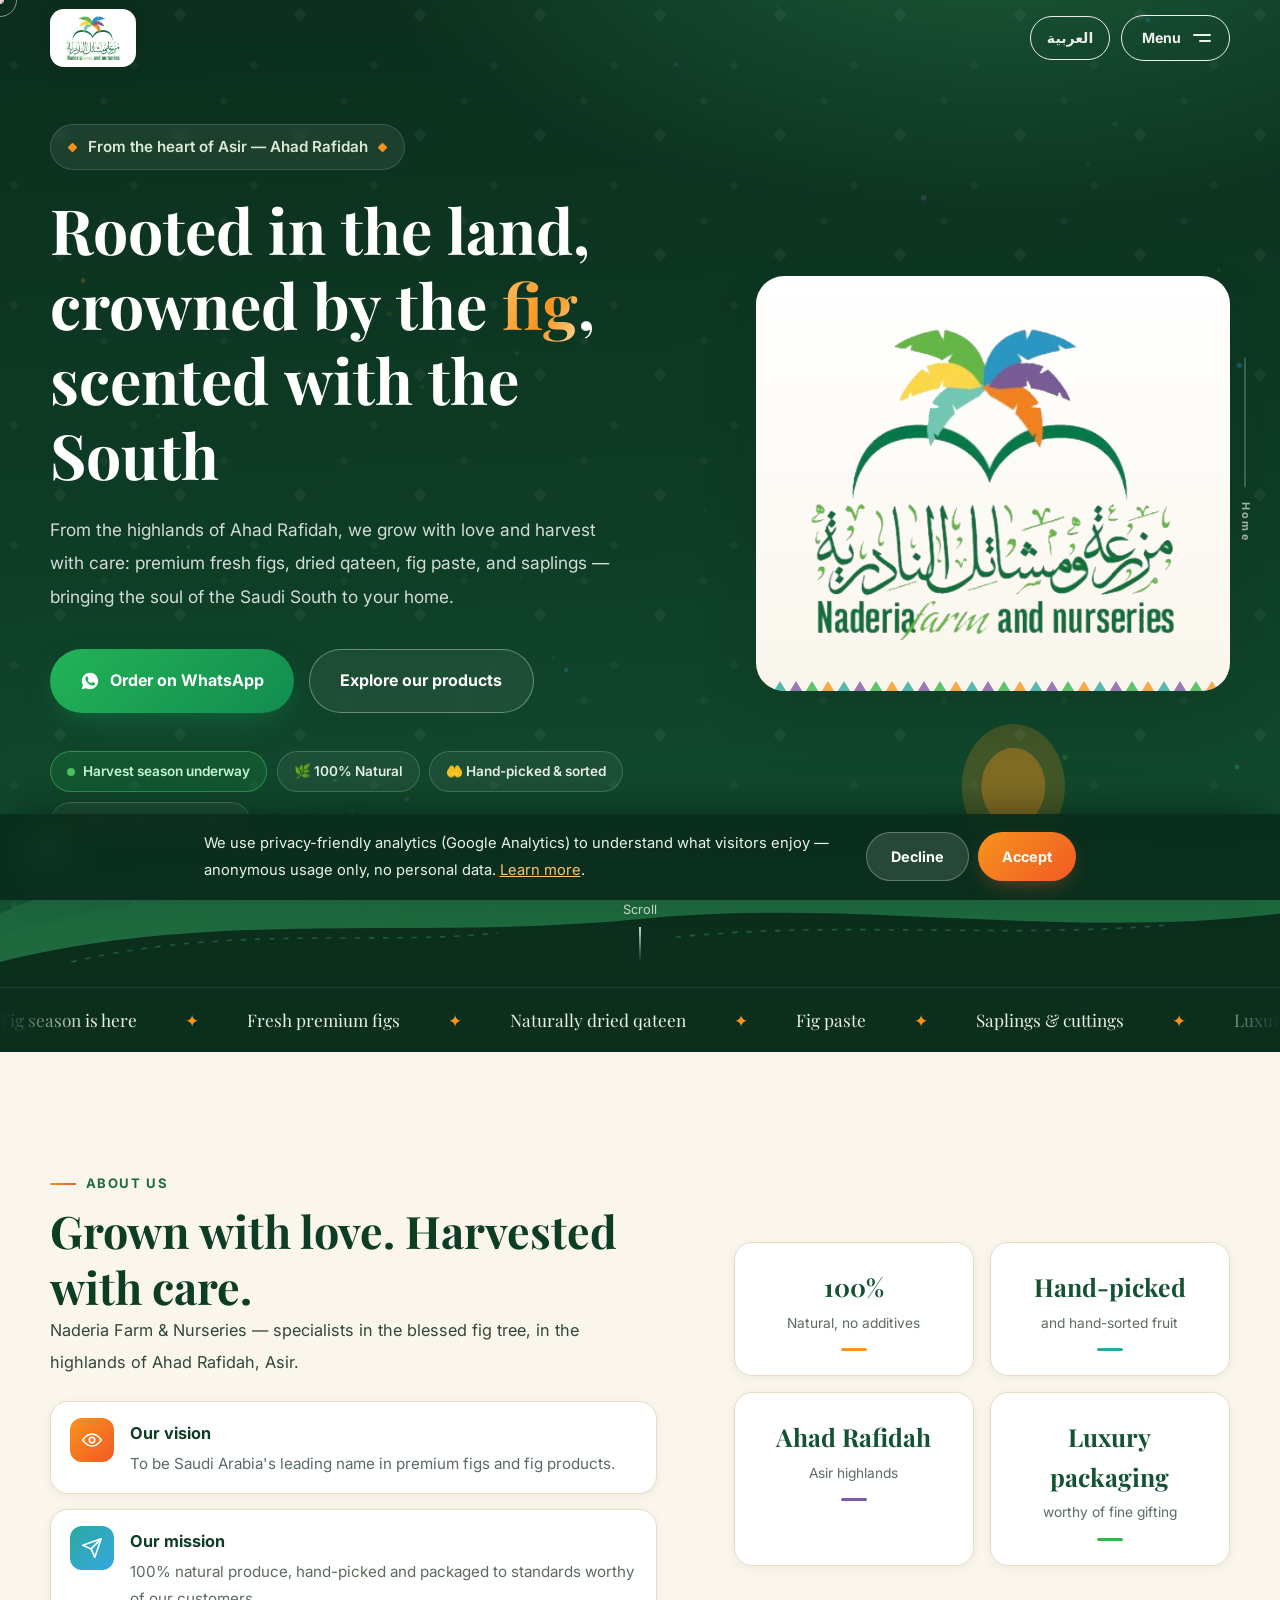
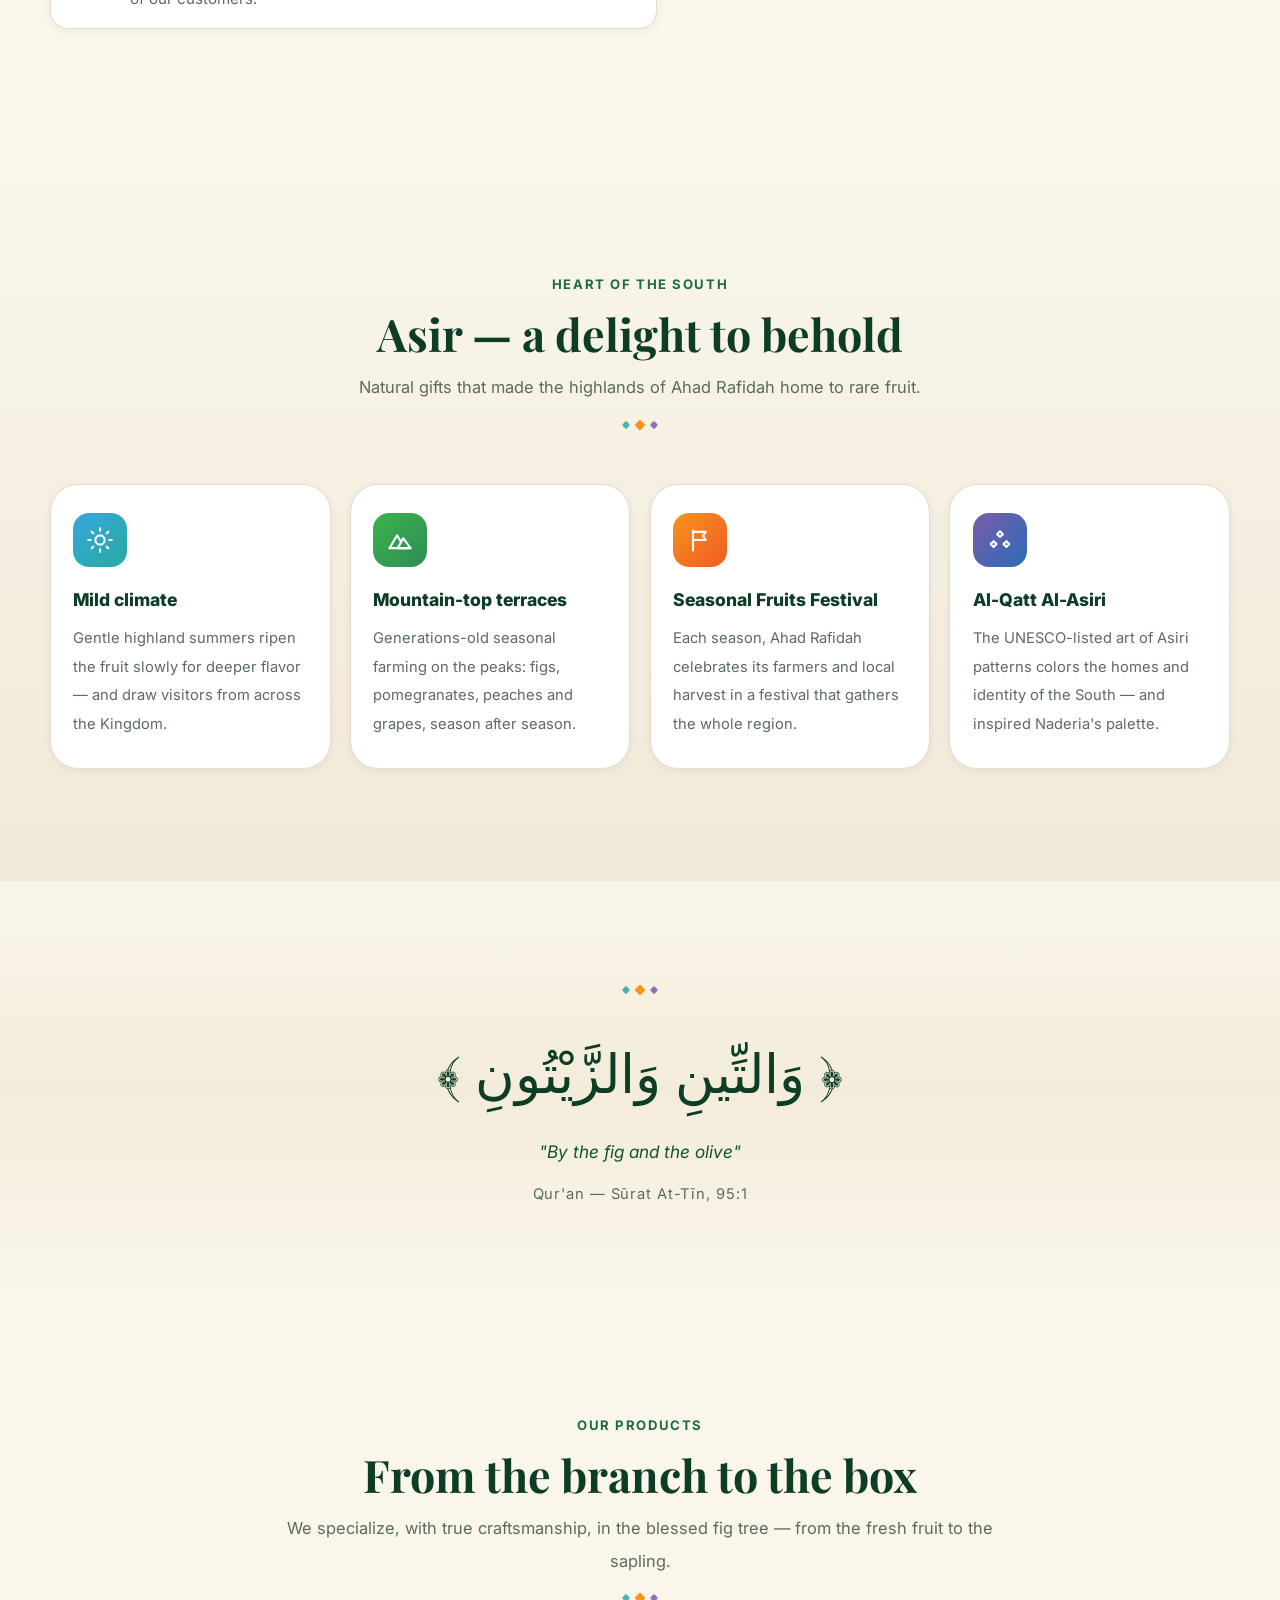
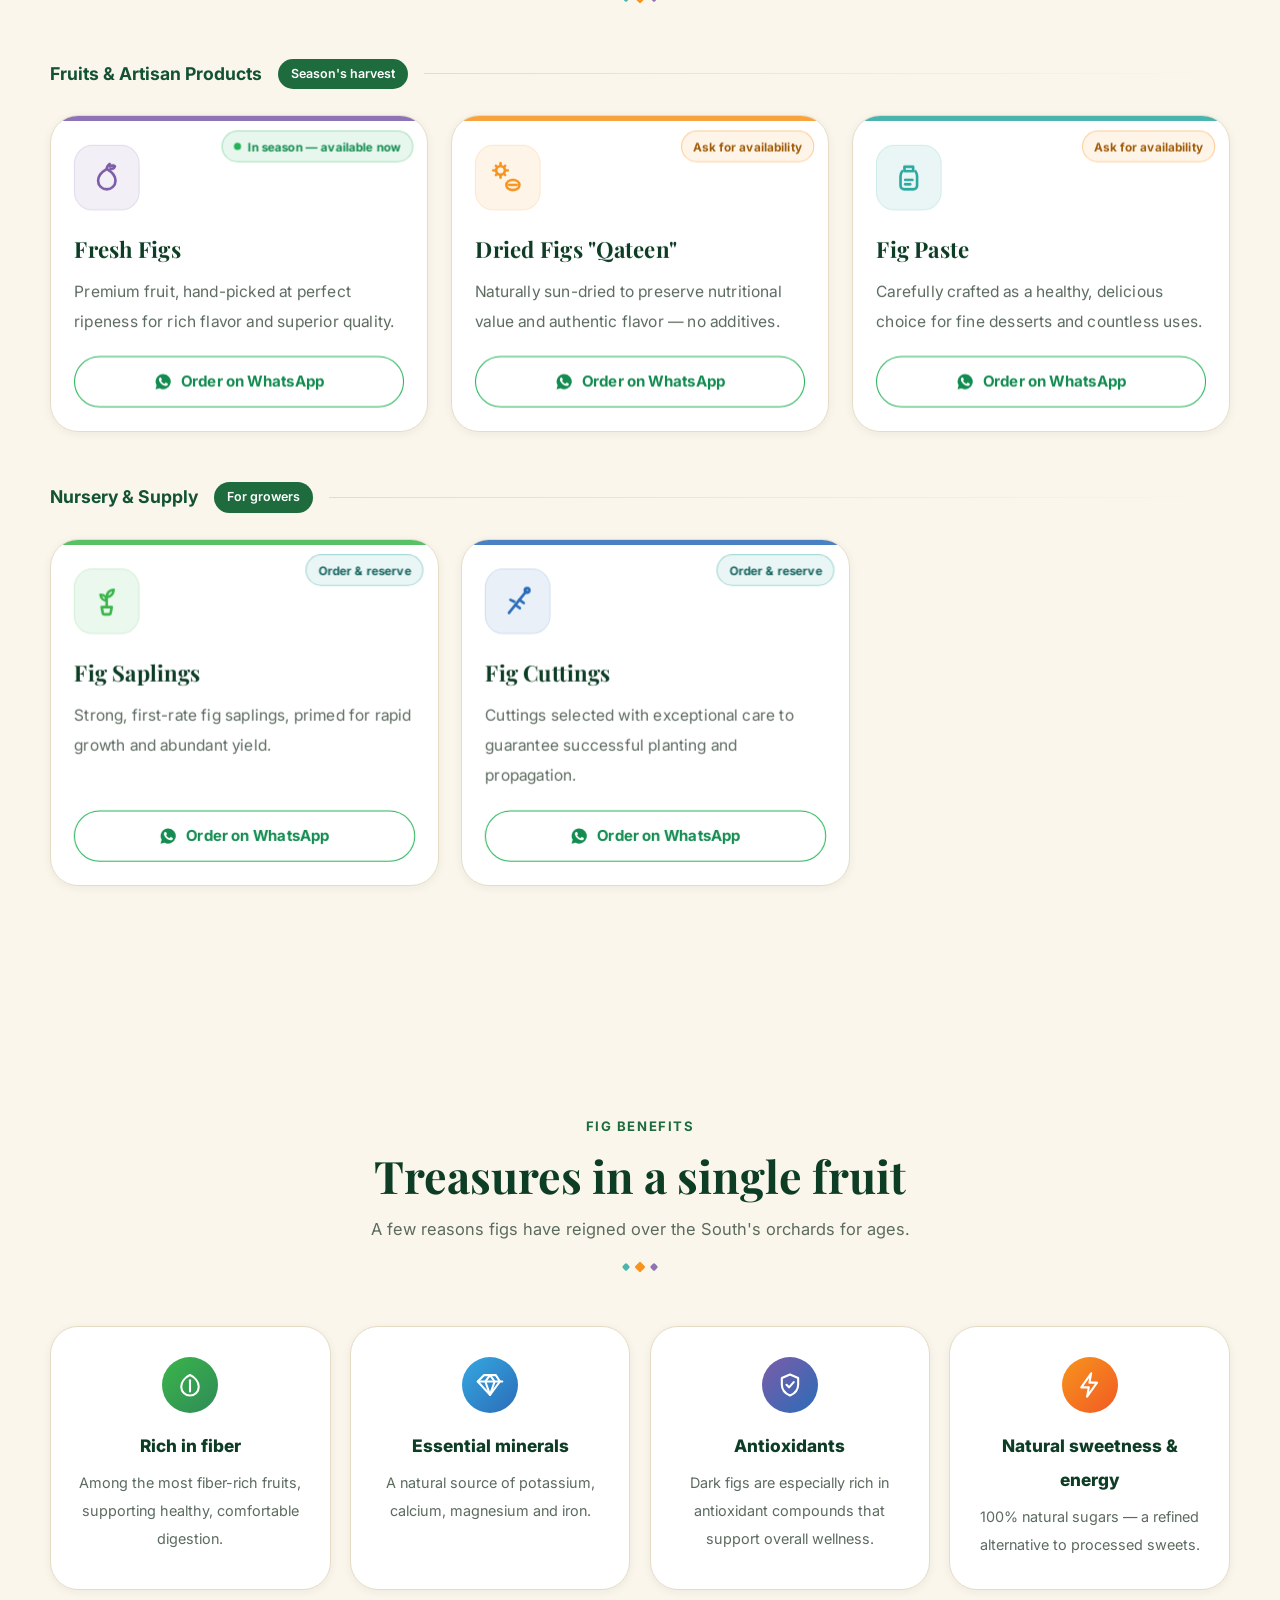
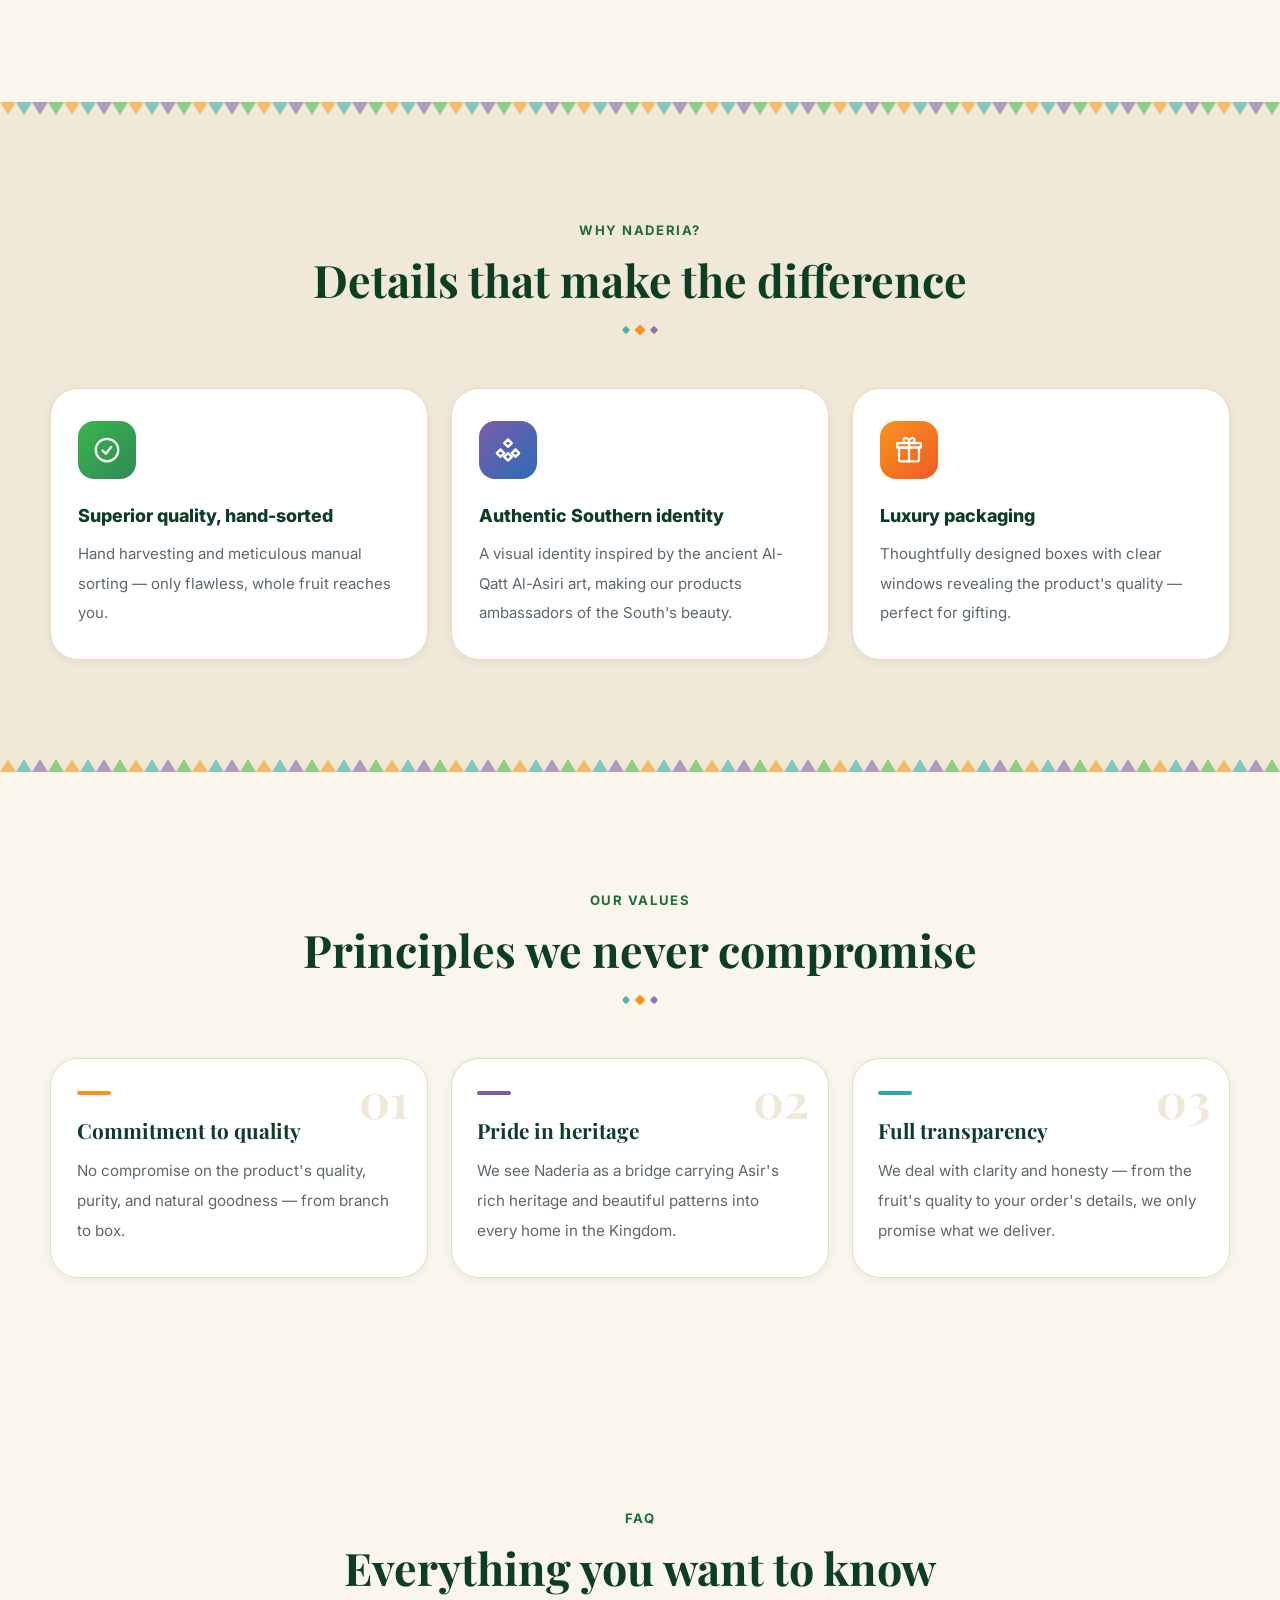
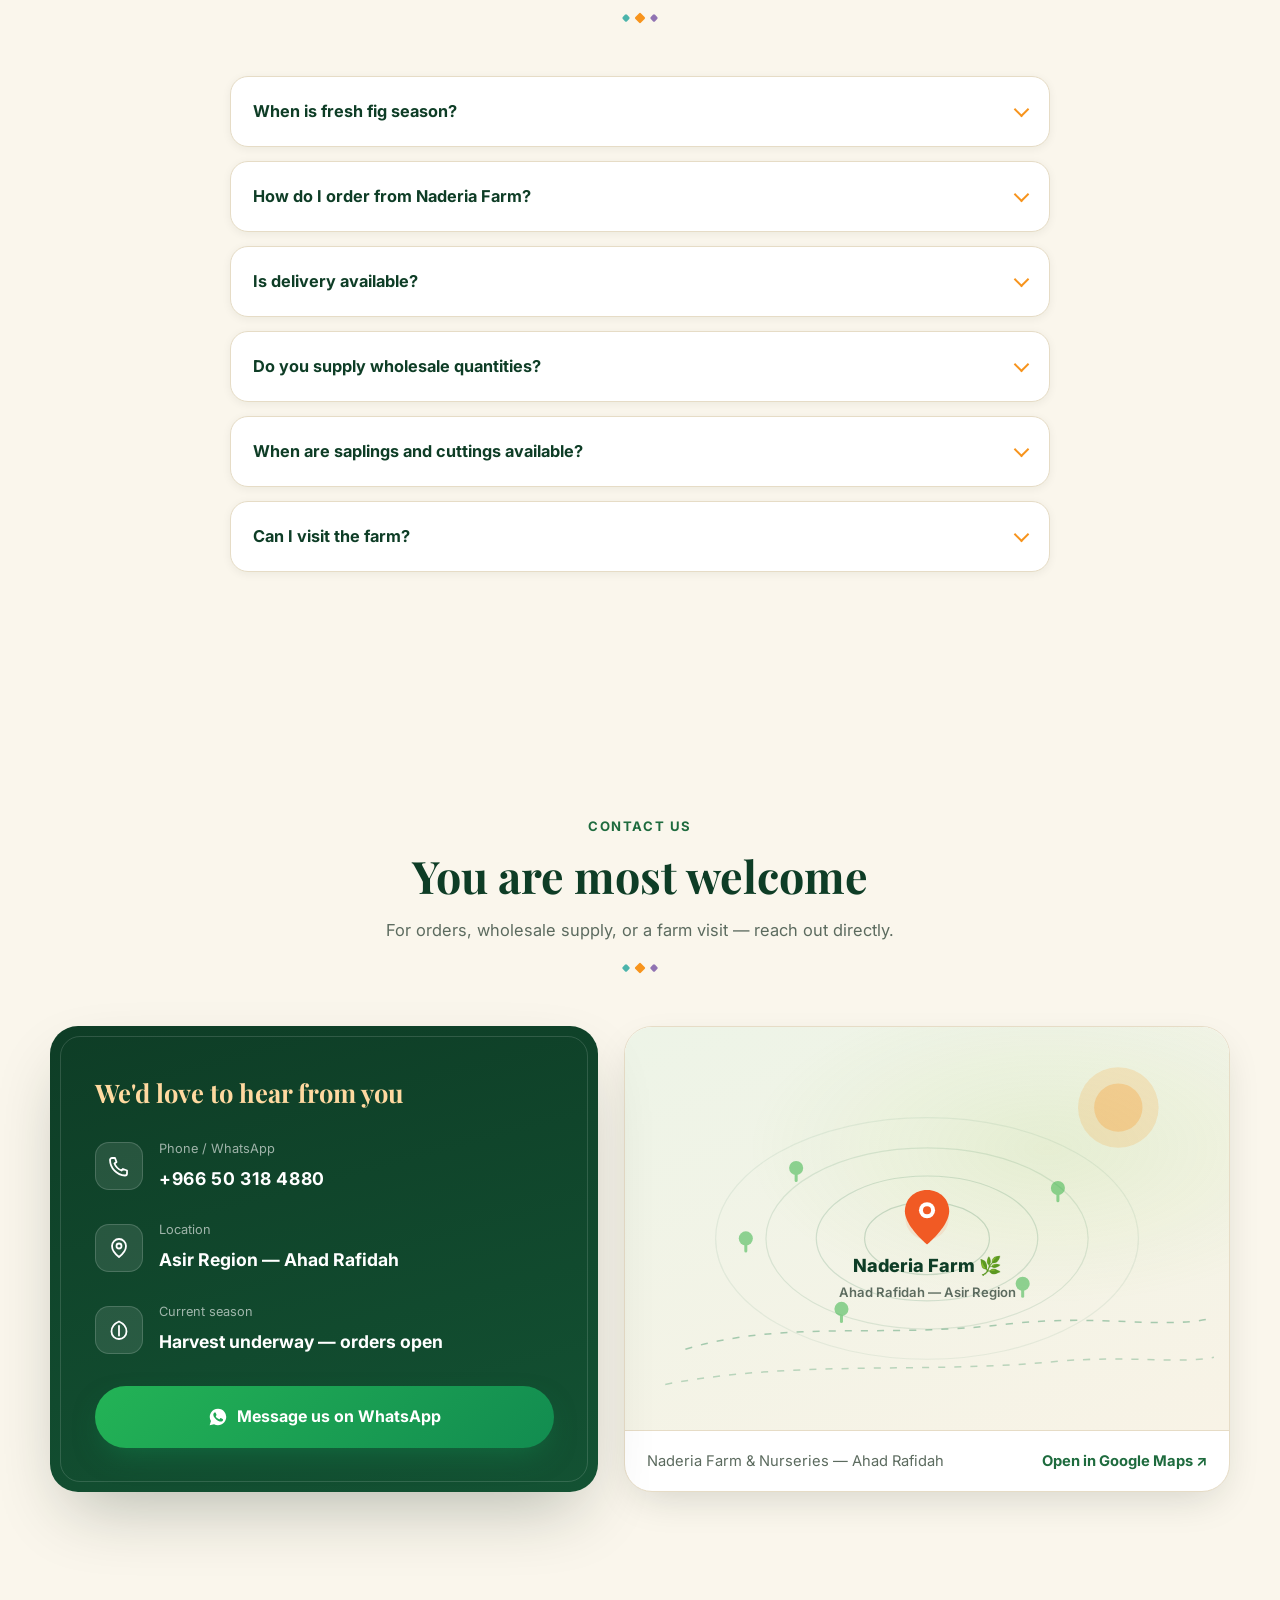
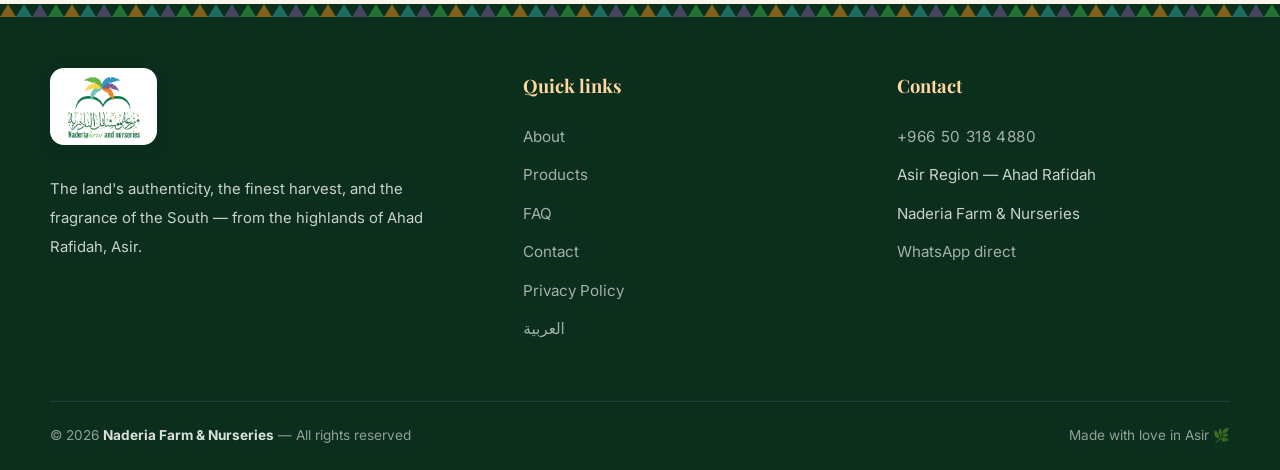
==== commit 00ec642a: "إصلاح أخطاء تجربة المستخدم بعد فحص شامل - إصلاح حرج: الضغط على أي بند في القائمة كان يُغلقها دون الا" ====
--- a/en/index.html
+++ b/en/index.html
@@ -249,7 +249,7 @@
   <section class="ayah" id="ayah">
     <div class="container">
       <div class="orn"><i></i><i></i><i></i></div>
-      <p class="ayah-text reveal">﴿ وَالتِّينِ وَالزَّيْتُونِ ﴾</p>
+      <p class="ayah-text reveal" lang="ar" dir="rtl">﴿ وَالتِّينِ وَالزَّيْتُونِ ﴾</p>
       <p class="ayah-trans reveal" style="--d:.1s">"By the fig and the olive"</p>
       <p class="ayah-ref reveal" style="--d:.2s">Qur'an — Sūrat At-Tīn, 95:1</p>
     </div>
--- a/assets/cinematic.css
+++ b/assets/cinematic.css
@@ -165,11 +165,19 @@
     radial-gradient(700px 600px at 10% 90%, rgba(30, 107, 62, .35), transparent 60%),
     linear-gradient(160deg, #071d12, var(--green-950) 60%, var(--green-900));
   clip-path: circle(0% at var(--ox, 90%) var(--oy, 6%));
-  transition: clip-path .85s cubic-bezier(.76, 0, .24, 1);
+  /* delay visibility so the CLOSING animation is actually seen */
+  transition: clip-path .85s cubic-bezier(.76, 0, .24, 1), visibility 0s linear .85s;
   visibility: hidden;
+  pointer-events: none;
   overflow-y: auto;
-}
-body.menu-open .nav-overlay { clip-path: circle(150% at var(--ox, 90%) var(--oy, 6%)); visibility: visible; }
+  overscroll-behavior: contain;
+}
+body.menu-open .nav-overlay {
+  clip-path: circle(150% at var(--ox, 90%) var(--oy, 6%));
+  visibility: visible;
+  pointer-events: auto;
+  transition: clip-path .85s cubic-bezier(.76, 0, .24, 1), visibility 0s linear 0s;
+}
 body.menu-open { overflow: hidden; }
 
 .nav-inner {
@@ -375,6 +383,19 @@
 @media (max-width: 900px) {
   .cursor { display: none !important; }
 }
+/* comfortable touch targets (WCAG 2.5.8) */
+@media (hover: none) and (pointer: coarse) {
+  .footer li { margin-bottom: .2rem; }
+  .footer li a,
+  .map-foot a {
+    display: inline-flex;
+    align-items: center;
+    min-height: 44px;
+    padding-block: .25rem;
+  }
+  .nav-foot .nf-col a { display: inline-flex; align-items: center; min-height: 44px; }
+  .faq-item summary { min-height: 52px; }
+}
 @media (max-width: 640px) {
   .nav-inner {
     justify-content: flex-start;
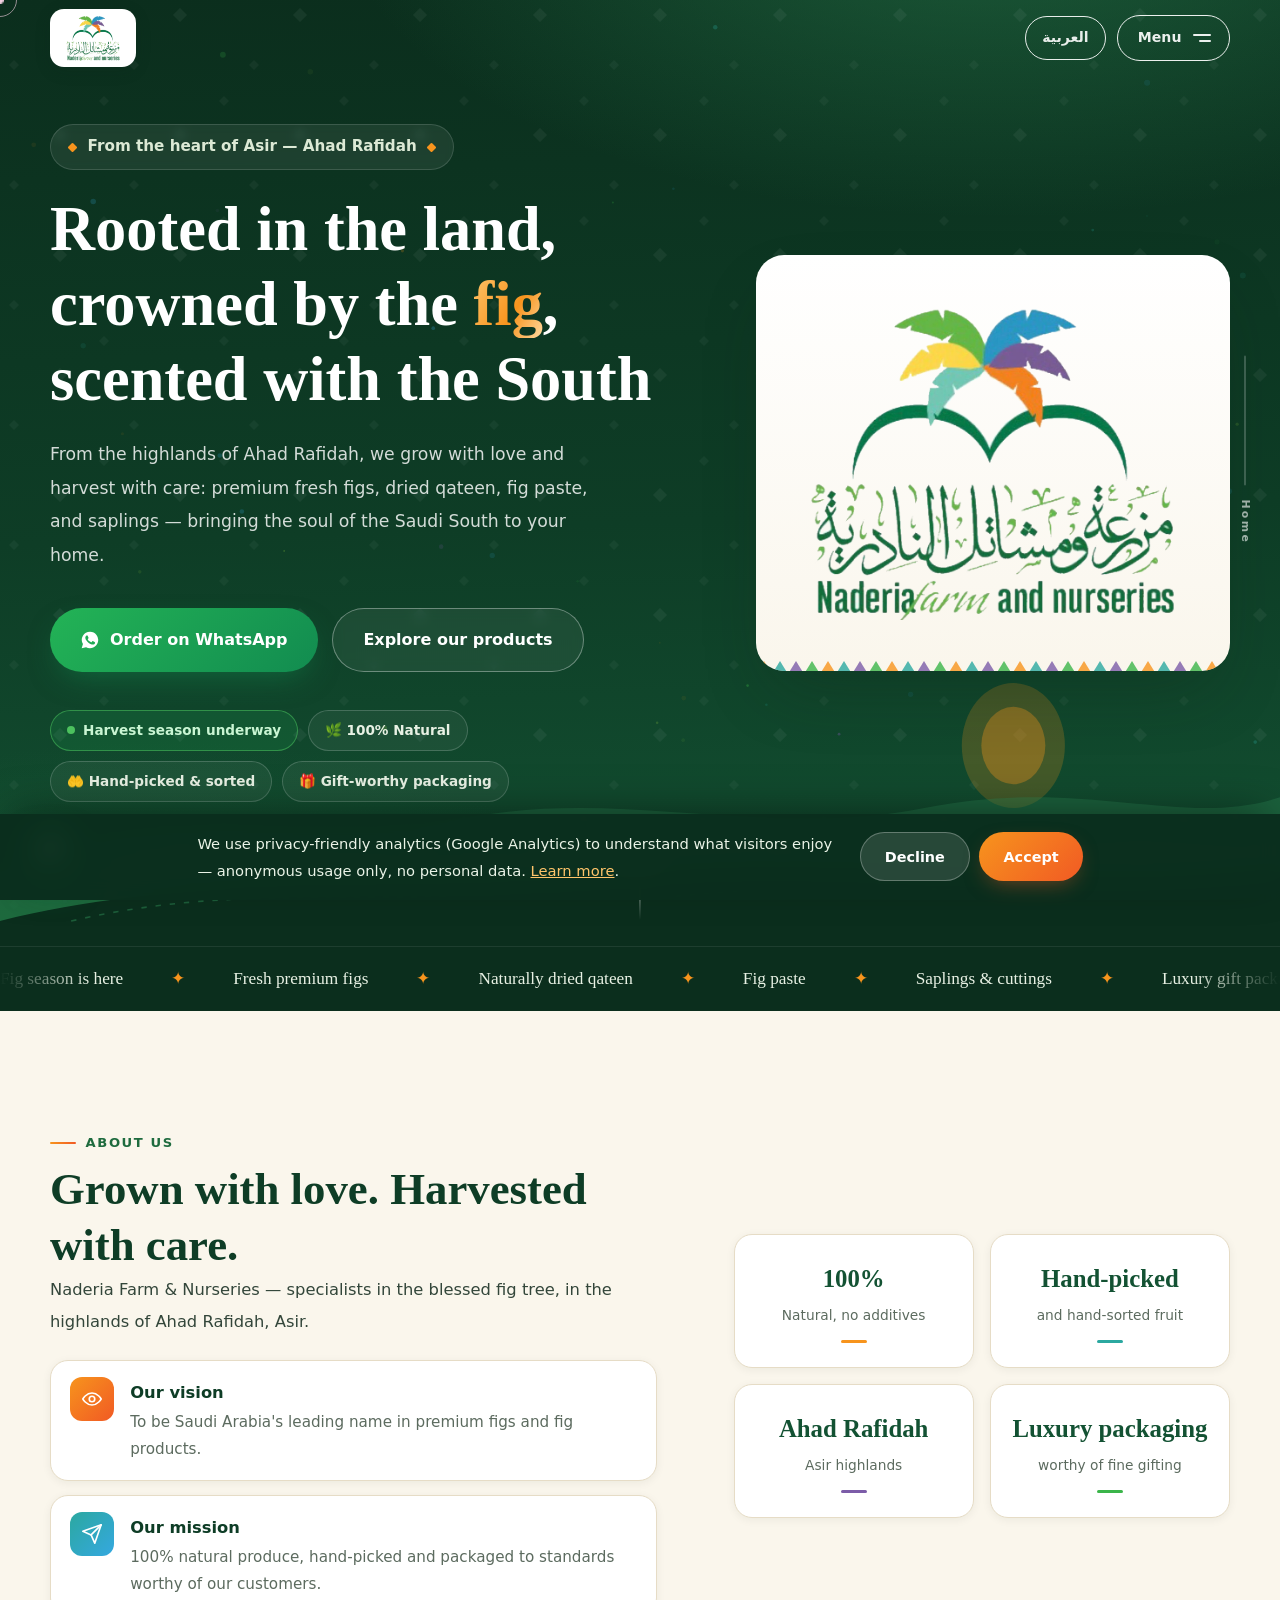
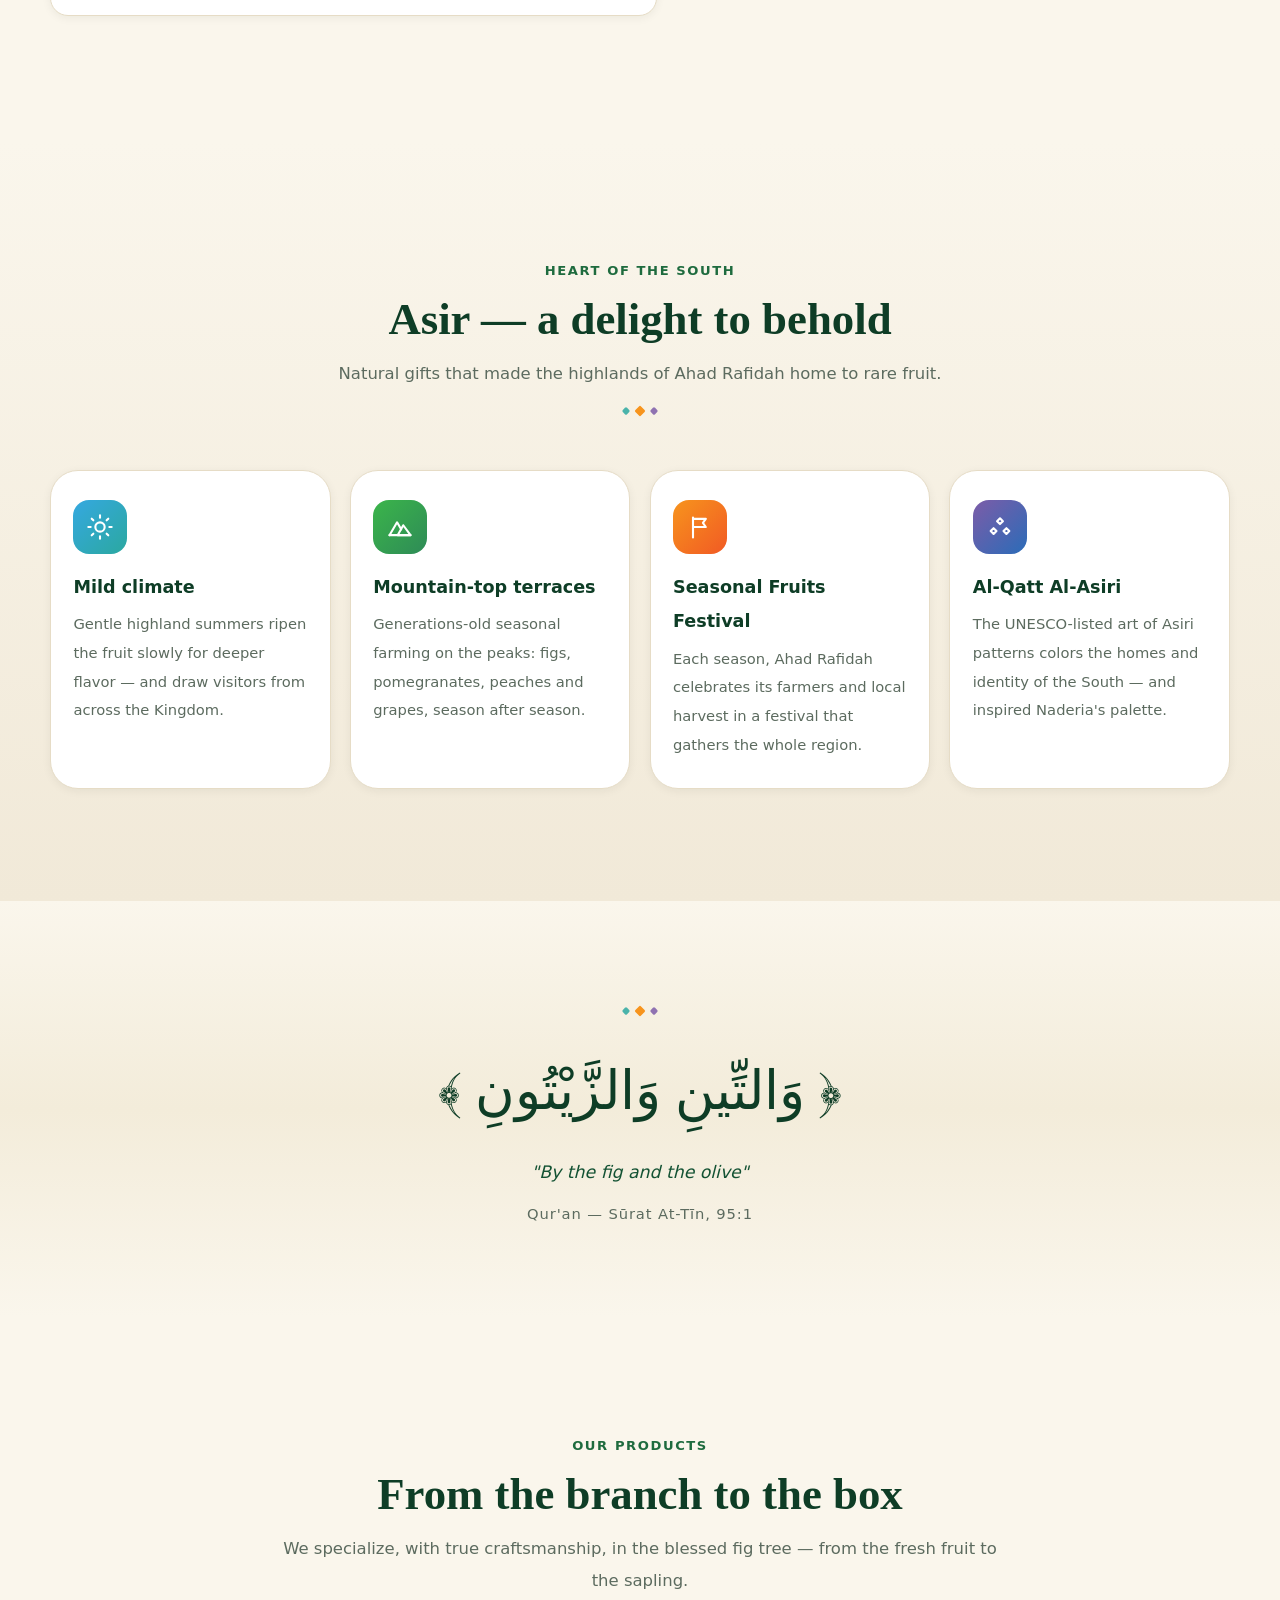
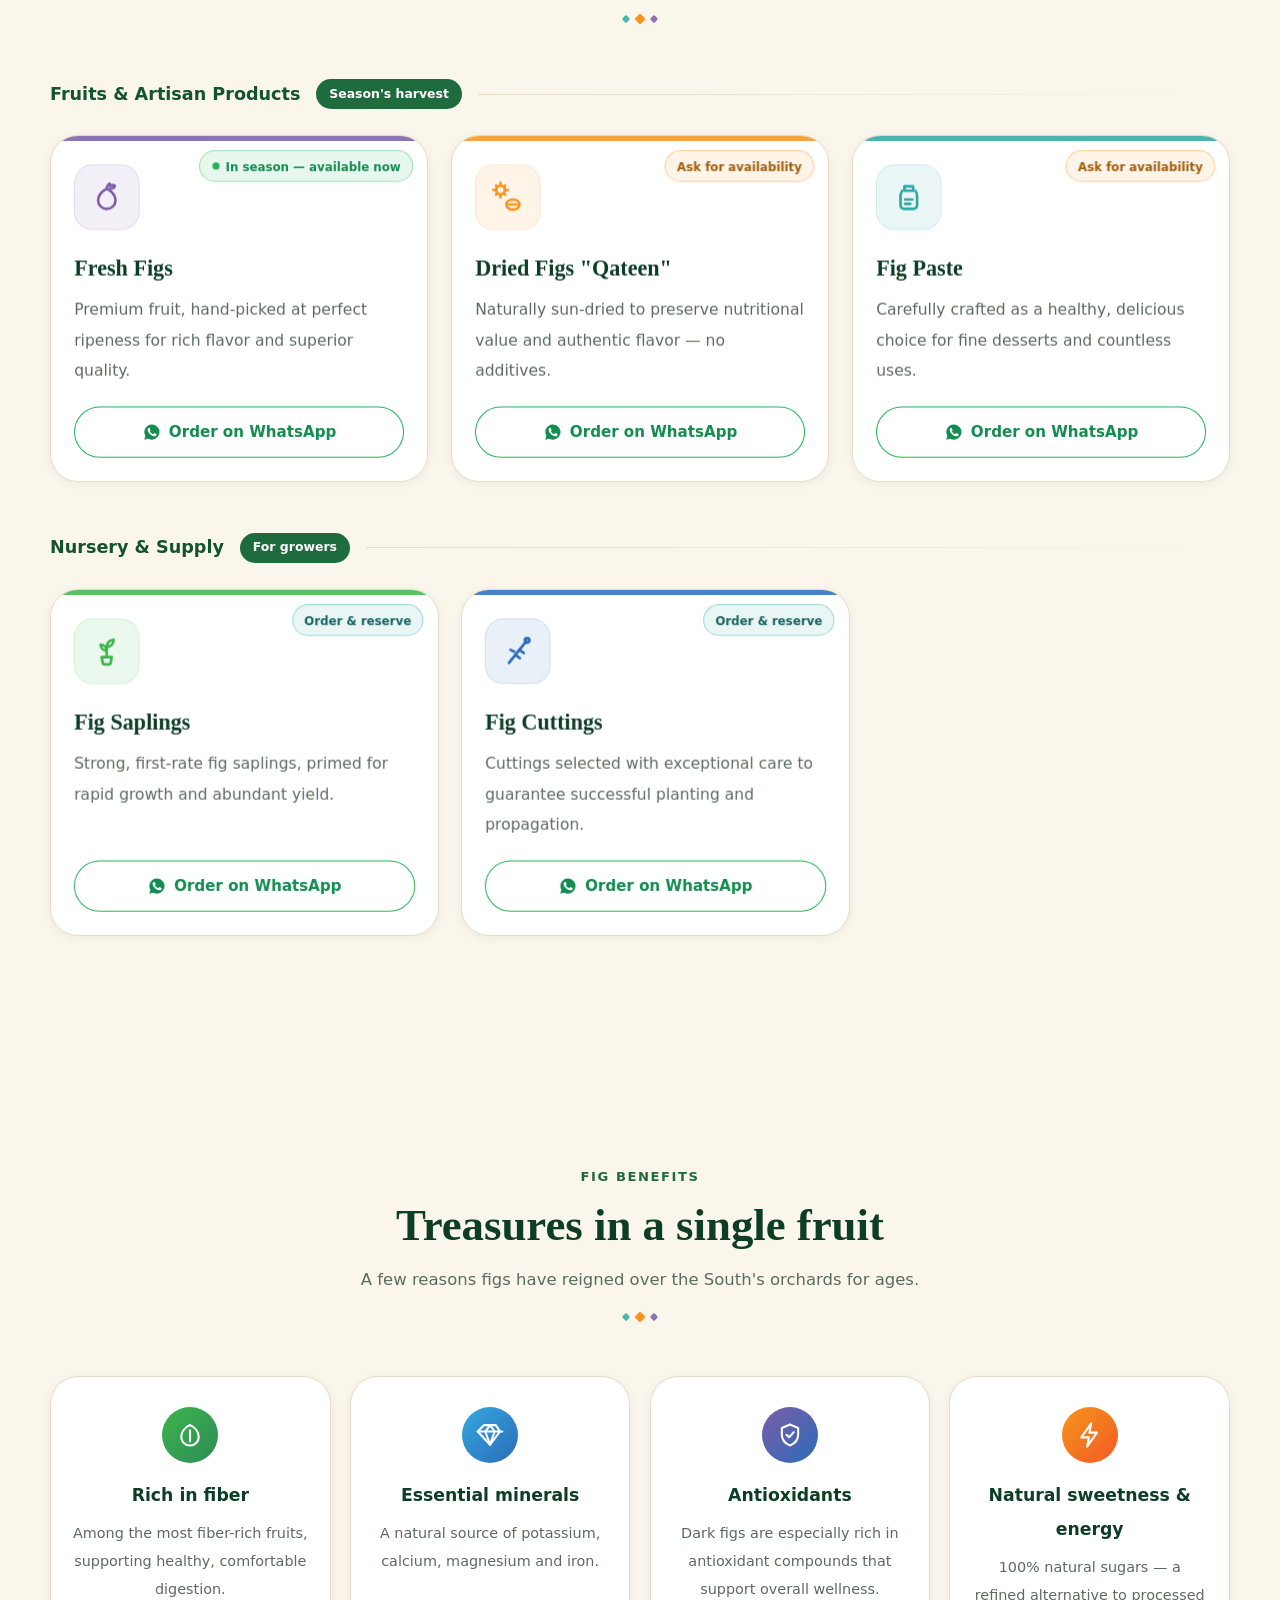
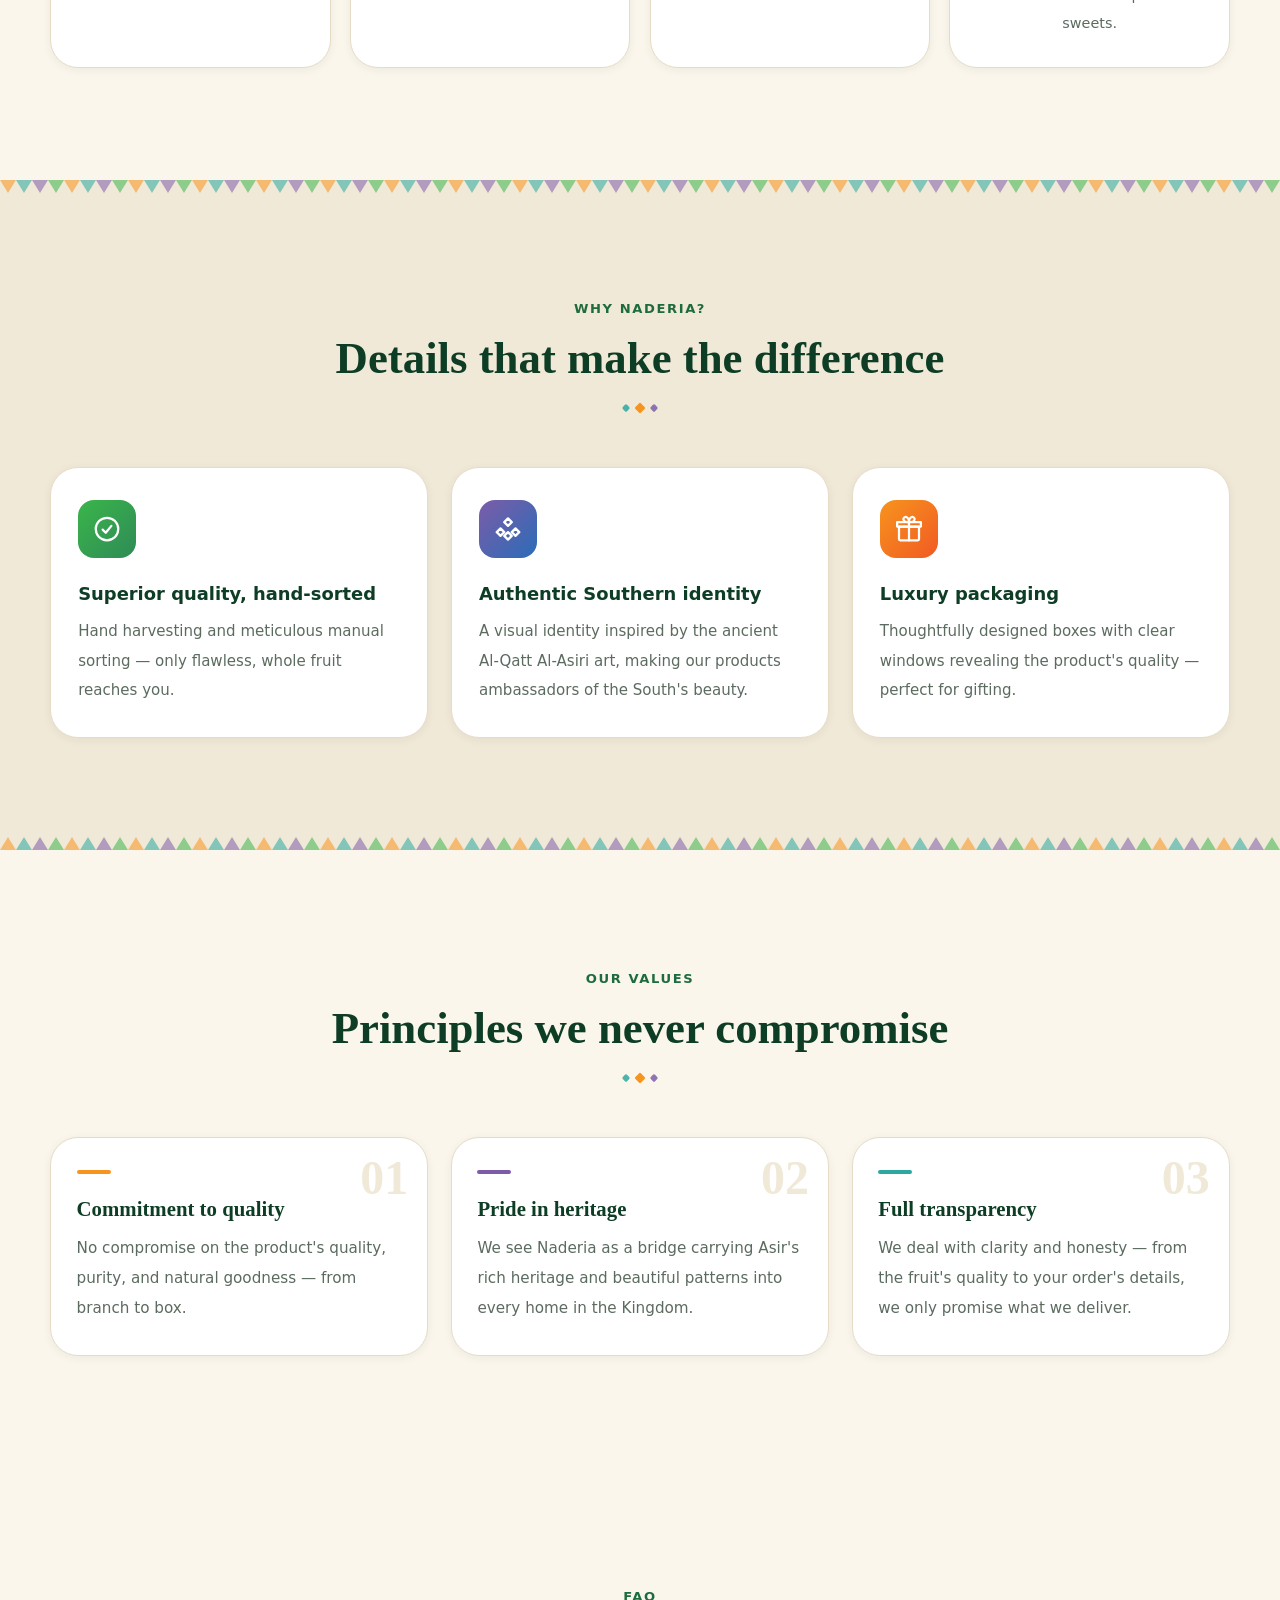
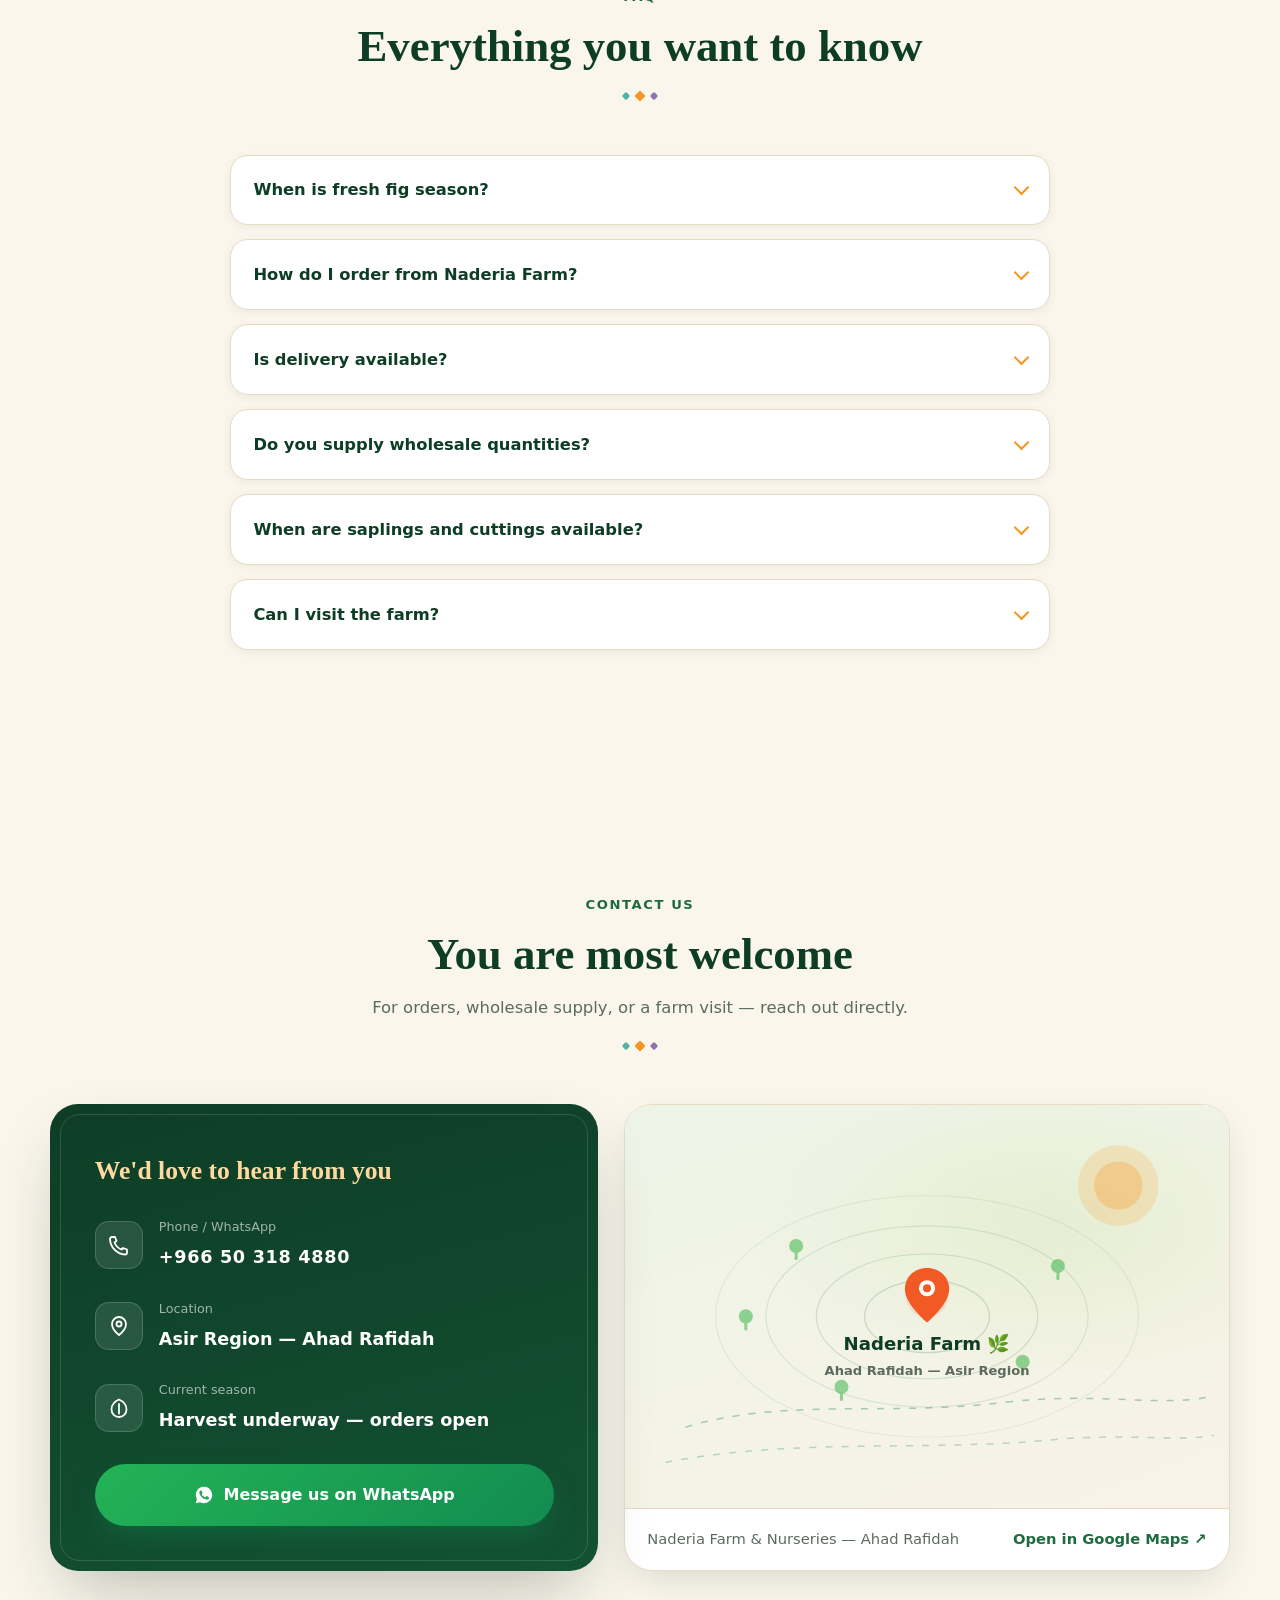
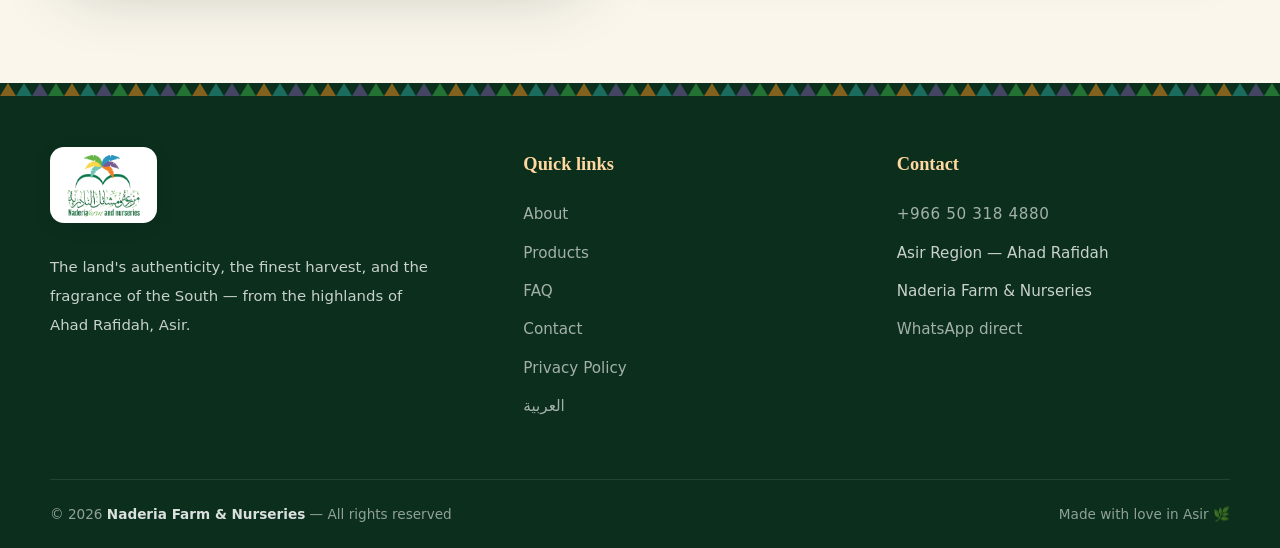
==== commit 39d7cc96: "إصلاح: استضافة الخطوط ذاتيًا + محاذاة المؤشر في الوضع العربي - استضافة Aref Ruqaa وIBM Plex Sans Ara" ====
--- a/en/index.html
+++ b/en/index.html
@@ -20,9 +20,9 @@
   <meta property="og:locale" content="en_US">
   <meta name="twitter:card" content="summary_large_image">
 
-  <link rel="preconnect" href="https://fonts.googleapis.com">
-  <link rel="preconnect" href="https://fonts.gstatic.com" crossorigin>
-  <link href="https://fonts.googleapis.com/css2?family=Playfair+Display:ital,wght@0,500;0,600;0,700;1,500&family=Inter:wght@300;400;500;600;700;800&display=swap" rel="stylesheet">
+  <link rel="preload" href="../assets/fonts/playfair-display-variable-latin.woff2" as="font" type="font/woff2" crossorigin>
+  <link rel="preload" href="../assets/fonts/inter-variable-latin.woff2" as="font" type="font/woff2" crossorigin>
+  <link rel="stylesheet" href="../assets/fonts.css">
   <link rel="stylesheet" href="../assets/style.css">
   <link rel="stylesheet" href="../assets/cinematic.css">
 
--- a/assets/fonts.css
+++ b/assets/fonts.css
@@ -0,0 +1,219 @@
+/* Self-hosted fonts (SIL Open Font License).
+   Served from our own domain so headings never fall back when
+   fonts.googleapis.com is blocked by an extension or network. */
+
+@font-face {
+  font-family: 'Aref Ruqaa';
+  font-style: normal;
+  font-weight: 400;
+  font-display: swap;
+  src: url(fonts/aref-ruqaa-400-normal-arabic.woff2) format('woff2');
+  unicode-range: U+0600-06FF, U+0750-077F, U+0870-088E, U+0890-0891, U+0897-08E1, U+08E3-08FF, U+200C-200E, U+2010-2011, U+204F, U+2E41, U+FB50-FDFF, U+FE70-FE74, U+FE76-FEFC, U+102E0-102FB, U+10E60-10E7E, U+10EC2-10EC4, U+10EFC-10EFF, U+1EE00-1EE03, U+1EE05-1EE1F, U+1EE21-1EE22, U+1EE24, U+1EE27, U+1EE29-1EE32, U+1EE34-1EE37, U+1EE39, U+1EE3B, U+1EE42, U+1EE47, U+1EE49, U+1EE4B, U+1EE4D-1EE4F, U+1EE51-1EE52, U+1EE54, U+1EE57, U+1EE59, U+1EE5B, U+1EE5D, U+1EE5F, U+1EE61-1EE62, U+1EE64, U+1EE67-1EE6A, U+1EE6C-1EE72, U+1EE74-1EE77, U+1EE79-1EE7C, U+1EE7E, U+1EE80-1EE89, U+1EE8B-1EE9B, U+1EEA1-1EEA3, U+1EEA5-1EEA9, U+1EEAB-1EEBB, U+1EEF0-1EEF1;
+}
+
+@font-face {
+  font-family: 'Aref Ruqaa';
+  font-style: normal;
+  font-weight: 400;
+  font-display: swap;
+  src: url(fonts/aref-ruqaa-400-normal-latin.woff2) format('woff2');
+  unicode-range: U+0000-00FF, U+0131, U+0152-0153, U+02BB-02BC, U+02C6, U+02DA, U+02DC, U+0304, U+0308, U+0329, U+2000-206F, U+20AC, U+2122, U+2191, U+2193, U+2212, U+2215, U+FEFF, U+FFFD;
+}
+
+@font-face {
+  font-family: 'Aref Ruqaa';
+  font-style: normal;
+  font-weight: 700;
+  font-display: swap;
+  src: url(fonts/aref-ruqaa-700-normal-arabic.woff2) format('woff2');
+  unicode-range: U+0600-06FF, U+0750-077F, U+0870-088E, U+0890-0891, U+0897-08E1, U+08E3-08FF, U+200C-200E, U+2010-2011, U+204F, U+2E41, U+FB50-FDFF, U+FE70-FE74, U+FE76-FEFC, U+102E0-102FB, U+10E60-10E7E, U+10EC2-10EC4, U+10EFC-10EFF, U+1EE00-1EE03, U+1EE05-1EE1F, U+1EE21-1EE22, U+1EE24, U+1EE27, U+1EE29-1EE32, U+1EE34-1EE37, U+1EE39, U+1EE3B, U+1EE42, U+1EE47, U+1EE49, U+1EE4B, U+1EE4D-1EE4F, U+1EE51-1EE52, U+1EE54, U+1EE57, U+1EE59, U+1EE5B, U+1EE5D, U+1EE5F, U+1EE61-1EE62, U+1EE64, U+1EE67-1EE6A, U+1EE6C-1EE72, U+1EE74-1EE77, U+1EE79-1EE7C, U+1EE7E, U+1EE80-1EE89, U+1EE8B-1EE9B, U+1EEA1-1EEA3, U+1EEA5-1EEA9, U+1EEAB-1EEBB, U+1EEF0-1EEF1;
+}
+
+@font-face {
+  font-family: 'Aref Ruqaa';
+  font-style: normal;
+  font-weight: 700;
+  font-display: swap;
+  src: url(fonts/aref-ruqaa-700-normal-latin.woff2) format('woff2');
+  unicode-range: U+0000-00FF, U+0131, U+0152-0153, U+02BB-02BC, U+02C6, U+02DA, U+02DC, U+0304, U+0308, U+0329, U+2000-206F, U+20AC, U+2122, U+2191, U+2193, U+2212, U+2215, U+FEFF, U+FFFD;
+}
+
+@font-face {
+  font-family: 'IBM Plex Sans Arabic';
+  font-style: normal;
+  font-weight: 400;
+  font-display: swap;
+  src: url(fonts/ibm-plex-sans-arabic-400-normal-arabic.woff2) format('woff2');
+  unicode-range: U+0600-06FF, U+0750-077F, U+0870-088E, U+0890-0891, U+0897-08E1, U+08E3-08FF, U+200C-200E, U+2010-2011, U+204F, U+2E41, U+FB50-FDFF, U+FE70-FE74, U+FE76-FEFC, U+102E0-102FB, U+10E60-10E7E, U+10EC2-10EC4, U+10EFC-10EFF, U+1EE00-1EE03, U+1EE05-1EE1F, U+1EE21-1EE22, U+1EE24, U+1EE27, U+1EE29-1EE32, U+1EE34-1EE37, U+1EE39, U+1EE3B, U+1EE42, U+1EE47, U+1EE49, U+1EE4B, U+1EE4D-1EE4F, U+1EE51-1EE52, U+1EE54, U+1EE57, U+1EE59, U+1EE5B, U+1EE5D, U+1EE5F, U+1EE61-1EE62, U+1EE64, U+1EE67-1EE6A, U+1EE6C-1EE72, U+1EE74-1EE77, U+1EE79-1EE7C, U+1EE7E, U+1EE80-1EE89, U+1EE8B-1EE9B, U+1EEA1-1EEA3, U+1EEA5-1EEA9, U+1EEAB-1EEBB, U+1EEF0-1EEF1;
+}
+
+@font-face {
+  font-family: 'IBM Plex Sans Arabic';
+  font-style: normal;
+  font-weight: 400;
+  font-display: swap;
+  src: url(fonts/ibm-plex-sans-arabic-400-normal-latin.woff2) format('woff2');
+  unicode-range: U+0000-00FF, U+0131, U+0152-0153, U+02BB-02BC, U+02C6, U+02DA, U+02DC, U+0304, U+0308, U+0329, U+2000-206F, U+20AC, U+2122, U+2191, U+2193, U+2212, U+2215, U+FEFF, U+FFFD;
+}
+
+@font-face {
+  font-family: 'IBM Plex Sans Arabic';
+  font-style: normal;
+  font-weight: 500;
+  font-display: swap;
+  src: url(fonts/ibm-plex-sans-arabic-500-normal-arabic.woff2) format('woff2');
+  unicode-range: U+0600-06FF, U+0750-077F, U+0870-088E, U+0890-0891, U+0897-08E1, U+08E3-08FF, U+200C-200E, U+2010-2011, U+204F, U+2E41, U+FB50-FDFF, U+FE70-FE74, U+FE76-FEFC, U+102E0-102FB, U+10E60-10E7E, U+10EC2-10EC4, U+10EFC-10EFF, U+1EE00-1EE03, U+1EE05-1EE1F, U+1EE21-1EE22, U+1EE24, U+1EE27, U+1EE29-1EE32, U+1EE34-1EE37, U+1EE39, U+1EE3B, U+1EE42, U+1EE47, U+1EE49, U+1EE4B, U+1EE4D-1EE4F, U+1EE51-1EE52, U+1EE54, U+1EE57, U+1EE59, U+1EE5B, U+1EE5D, U+1EE5F, U+1EE61-1EE62, U+1EE64, U+1EE67-1EE6A, U+1EE6C-1EE72, U+1EE74-1EE77, U+1EE79-1EE7C, U+1EE7E, U+1EE80-1EE89, U+1EE8B-1EE9B, U+1EEA1-1EEA3, U+1EEA5-1EEA9, U+1EEAB-1EEBB, U+1EEF0-1EEF1;
+}
+
+@font-face {
+  font-family: 'IBM Plex Sans Arabic';
+  font-style: normal;
+  font-weight: 500;
+  font-display: swap;
+  src: url(fonts/ibm-plex-sans-arabic-500-normal-latin.woff2) format('woff2');
+  unicode-range: U+0000-00FF, U+0131, U+0152-0153, U+02BB-02BC, U+02C6, U+02DA, U+02DC, U+0304, U+0308, U+0329, U+2000-206F, U+20AC, U+2122, U+2191, U+2193, U+2212, U+2215, U+FEFF, U+FFFD;
+}
+
+@font-face {
+  font-family: 'IBM Plex Sans Arabic';
+  font-style: normal;
+  font-weight: 600;
+  font-display: swap;
+  src: url(fonts/ibm-plex-sans-arabic-600-normal-arabic.woff2) format('woff2');
+  unicode-range: U+0600-06FF, U+0750-077F, U+0870-088E, U+0890-0891, U+0897-08E1, U+08E3-08FF, U+200C-200E, U+2010-2011, U+204F, U+2E41, U+FB50-FDFF, U+FE70-FE74, U+FE76-FEFC, U+102E0-102FB, U+10E60-10E7E, U+10EC2-10EC4, U+10EFC-10EFF, U+1EE00-1EE03, U+1EE05-1EE1F, U+1EE21-1EE22, U+1EE24, U+1EE27, U+1EE29-1EE32, U+1EE34-1EE37, U+1EE39, U+1EE3B, U+1EE42, U+1EE47, U+1EE49, U+1EE4B, U+1EE4D-1EE4F, U+1EE51-1EE52, U+1EE54, U+1EE57, U+1EE59, U+1EE5B, U+1EE5D, U+1EE5F, U+1EE61-1EE62, U+1EE64, U+1EE67-1EE6A, U+1EE6C-1EE72, U+1EE74-1EE77, U+1EE79-1EE7C, U+1EE7E, U+1EE80-1EE89, U+1EE8B-1EE9B, U+1EEA1-1EEA3, U+1EEA5-1EEA9, U+1EEAB-1EEBB, U+1EEF0-1EEF1;
+}
+
+@font-face {
+  font-family: 'IBM Plex Sans Arabic';
+  font-style: normal;
+  font-weight: 600;
+  font-display: swap;
+  src: url(fonts/ibm-plex-sans-arabic-600-normal-latin.woff2) format('woff2');
+  unicode-range: U+0000-00FF, U+0131, U+0152-0153, U+02BB-02BC, U+02C6, U+02DA, U+02DC, U+0304, U+0308, U+0329, U+2000-206F, U+20AC, U+2122, U+2191, U+2193, U+2212, U+2215, U+FEFF, U+FFFD;
+}
+
+@font-face {
+  font-family: 'IBM Plex Sans Arabic';
+  font-style: normal;
+  font-weight: 700;
+  font-display: swap;
+  src: url(fonts/ibm-plex-sans-arabic-700-normal-arabic.woff2) format('woff2');
+  unicode-range: U+0600-06FF, U+0750-077F, U+0870-088E, U+0890-0891, U+0897-08E1, U+08E3-08FF, U+200C-200E, U+2010-2011, U+204F, U+2E41, U+FB50-FDFF, U+FE70-FE74, U+FE76-FEFC, U+102E0-102FB, U+10E60-10E7E, U+10EC2-10EC4, U+10EFC-10EFF, U+1EE00-1EE03, U+1EE05-1EE1F, U+1EE21-1EE22, U+1EE24, U+1EE27, U+1EE29-1EE32, U+1EE34-1EE37, U+1EE39, U+1EE3B, U+1EE42, U+1EE47, U+1EE49, U+1EE4B, U+1EE4D-1EE4F, U+1EE51-1EE52, U+1EE54, U+1EE57, U+1EE59, U+1EE5B, U+1EE5D, U+1EE5F, U+1EE61-1EE62, U+1EE64, U+1EE67-1EE6A, U+1EE6C-1EE72, U+1EE74-1EE77, U+1EE79-1EE7C, U+1EE7E, U+1EE80-1EE89, U+1EE8B-1EE9B, U+1EEA1-1EEA3, U+1EEA5-1EEA9, U+1EEAB-1EEBB, U+1EEF0-1EEF1;
+}
+
+@font-face {
+  font-family: 'IBM Plex Sans Arabic';
+  font-style: normal;
+  font-weight: 700;
+  font-display: swap;
+  src: url(fonts/ibm-plex-sans-arabic-700-normal-latin.woff2) format('woff2');
+  unicode-range: U+0000-00FF, U+0131, U+0152-0153, U+02BB-02BC, U+02C6, U+02DA, U+02DC, U+0304, U+0308, U+0329, U+2000-206F, U+20AC, U+2122, U+2191, U+2193, U+2212, U+2215, U+FEFF, U+FFFD;
+}
+
+@font-face {
+  font-family: 'Playfair Display';
+  font-style: normal;
+  font-weight: 600;
+  font-display: swap;
+  src: url(fonts/playfair-display-variable-latin-ext.woff2) format('woff2');
+  unicode-range: U+0100-02BA, U+02BD-02C5, U+02C7-02CC, U+02CE-02D7, U+02DD-02FF, U+0304, U+0308, U+0329, U+1D00-1DBF, U+1E00-1E9F, U+1EF2-1EFF, U+2020, U+20A0-20AB, U+20AD-20C0, U+2113, U+2C60-2C7F, U+A720-A7FF;
+}
+
+@font-face {
+  font-family: 'Playfair Display';
+  font-style: normal;
+  font-weight: 600;
+  font-display: swap;
+  src: url(fonts/playfair-display-variable-latin.woff2) format('woff2');
+  unicode-range: U+0000-00FF, U+0131, U+0152-0153, U+02BB-02BC, U+02C6, U+02DA, U+02DC, U+0304, U+0308, U+0329, U+2000-206F, U+20AC, U+2122, U+2191, U+2193, U+2212, U+2215, U+FEFF, U+FFFD;
+}
+
+@font-face {
+  font-family: 'Playfair Display';
+  font-style: normal;
+  font-weight: 700;
+  font-display: swap;
+  src: url(fonts/playfair-display-variable-latin-ext.woff2) format('woff2');
+  unicode-range: U+0100-02BA, U+02BD-02C5, U+02C7-02CC, U+02CE-02D7, U+02DD-02FF, U+0304, U+0308, U+0329, U+1D00-1DBF, U+1E00-1E9F, U+1EF2-1EFF, U+2020, U+20A0-20AB, U+20AD-20C0, U+2113, U+2C60-2C7F, U+A720-A7FF;
+}
+
+@font-face {
+  font-family: 'Playfair Display';
+  font-style: normal;
+  font-weight: 700;
+  font-display: swap;
+  src: url(fonts/playfair-display-variable-latin.woff2) format('woff2');
+  unicode-range: U+0000-00FF, U+0131, U+0152-0153, U+02BB-02BC, U+02C6, U+02DA, U+02DC, U+0304, U+0308, U+0329, U+2000-206F, U+20AC, U+2122, U+2191, U+2193, U+2212, U+2215, U+FEFF, U+FFFD;
+}
+
+@font-face {
+  font-family: 'Inter';
+  font-style: normal;
+  font-weight: 400;
+  font-display: swap;
+  src: url(fonts/inter-variable-latin-ext.woff2) format('woff2');
+  unicode-range: U+0100-02BA, U+02BD-02C5, U+02C7-02CC, U+02CE-02D7, U+02DD-02FF, U+0304, U+0308, U+0329, U+1D00-1DBF, U+1E00-1E9F, U+1EF2-1EFF, U+2020, U+20A0-20AB, U+20AD-20C0, U+2113, U+2C60-2C7F, U+A720-A7FF;
+}
+
+@font-face {
+  font-family: 'Inter';
+  font-style: normal;
+  font-weight: 400;
+  font-display: swap;
+  src: url(fonts/inter-variable-latin.woff2) format('woff2');
+  unicode-range: U+0000-00FF, U+0131, U+0152-0153, U+02BB-02BC, U+02C6, U+02DA, U+02DC, U+0304, U+0308, U+0329, U+2000-206F, U+20AC, U+2122, U+2191, U+2193, U+2212, U+2215, U+FEFF, U+FFFD;
+}
+
+@font-face {
+  font-family: 'Inter';
+  font-style: normal;
+  font-weight: 600;
+  font-display: swap;
+  src: url(fonts/inter-variable-latin-ext.woff2) format('woff2');
+  unicode-range: U+0100-02BA, U+02BD-02C5, U+02C7-02CC, U+02CE-02D7, U+02DD-02FF, U+0304, U+0308, U+0329, U+1D00-1DBF, U+1E00-1E9F, U+1EF2-1EFF, U+2020, U+20A0-20AB, U+20AD-20C0, U+2113, U+2C60-2C7F, U+A720-A7FF;
+}
+
+@font-face {
+  font-family: 'Inter';
+  font-style: normal;
+  font-weight: 600;
+  font-display: swap;
+  src: url(fonts/inter-variable-latin.woff2) format('woff2');
+  unicode-range: U+0000-00FF, U+0131, U+0152-0153, U+02BB-02BC, U+02C6, U+02DA, U+02DC, U+0304, U+0308, U+0329, U+2000-206F, U+20AC, U+2122, U+2191, U+2193, U+2212, U+2215, U+FEFF, U+FFFD;
+}
+
+@font-face {
+  font-family: 'Inter';
+  font-style: normal;
+  font-weight: 700;
+  font-display: swap;
+  src: url(fonts/inter-variable-latin-ext.woff2) format('woff2');
+  unicode-range: U+0100-02BA, U+02BD-02C5, U+02C7-02CC, U+02CE-02D7, U+02DD-02FF, U+0304, U+0308, U+0329, U+1D00-1DBF, U+1E00-1E9F, U+1EF2-1EFF, U+2020, U+20A0-20AB, U+20AD-20C0, U+2113, U+2C60-2C7F, U+A720-A7FF;
+}
+
+@font-face {
+  font-family: 'Inter';
+  font-style: normal;
+  font-weight: 700;
+  font-display: swap;
+  src: url(fonts/inter-variable-latin.woff2) format('woff2');
+  unicode-range: U+0000-00FF, U+0131, U+0152-0153, U+02BB-02BC, U+02C6, U+02DA, U+02DC, U+0304, U+0308, U+0329, U+2000-206F, U+20AC, U+2122, U+2191, U+2193, U+2212, U+2215, U+FEFF, U+FFFD;
+}
+
+@font-face {
+  font-family: 'Inter';
+  font-style: normal;
+  font-weight: 800;
+  font-display: swap;
+  src: url(fonts/inter-variable-latin-ext.woff2) format('woff2');
+  unicode-range: U+0100-02BA, U+02BD-02C5, U+02C7-02CC, U+02CE-02D7, U+02DD-02FF, U+0304, U+0308, U+0329, U+1D00-1DBF, U+1E00-1E9F, U+1EF2-1EFF, U+2020, U+20A0-20AB, U+20AD-20C0, U+2113, U+2C60-2C7F, U+A720-A7FF;
+}
+
+@font-face {
+  font-family: 'Inter';
+  font-style: normal;
+  font-weight: 800;
+  font-display: swap;
+  src: url(fonts/inter-variable-latin.woff2) format('woff2');
+  unicode-range: U+0000-00FF, U+0131, U+0152-0153, U+02BB-02BC, U+02C6, U+02DA, U+02DC, U+0304, U+0308, U+0329, U+2000-206F, U+20AC, U+2122, U+2191, U+2193, U+2212, U+2215, U+FEFF, U+FFFD;
+}
--- a/assets/cinematic.css
+++ b/assets/cinematic.css
@@ -68,6 +68,10 @@
   }
   .cur-dot, .cur-ring {
     position: absolute;
+    /* pin to the origin — without this, RTL resolves the static position from
+       the RIGHT edge, so `left` computes to -width and the cursor drifts left */
+    top: 0;
+    left: 0;
     border-radius: 50%;
     transform: translate(-50%, -50%);
     will-change: transform, width, height;
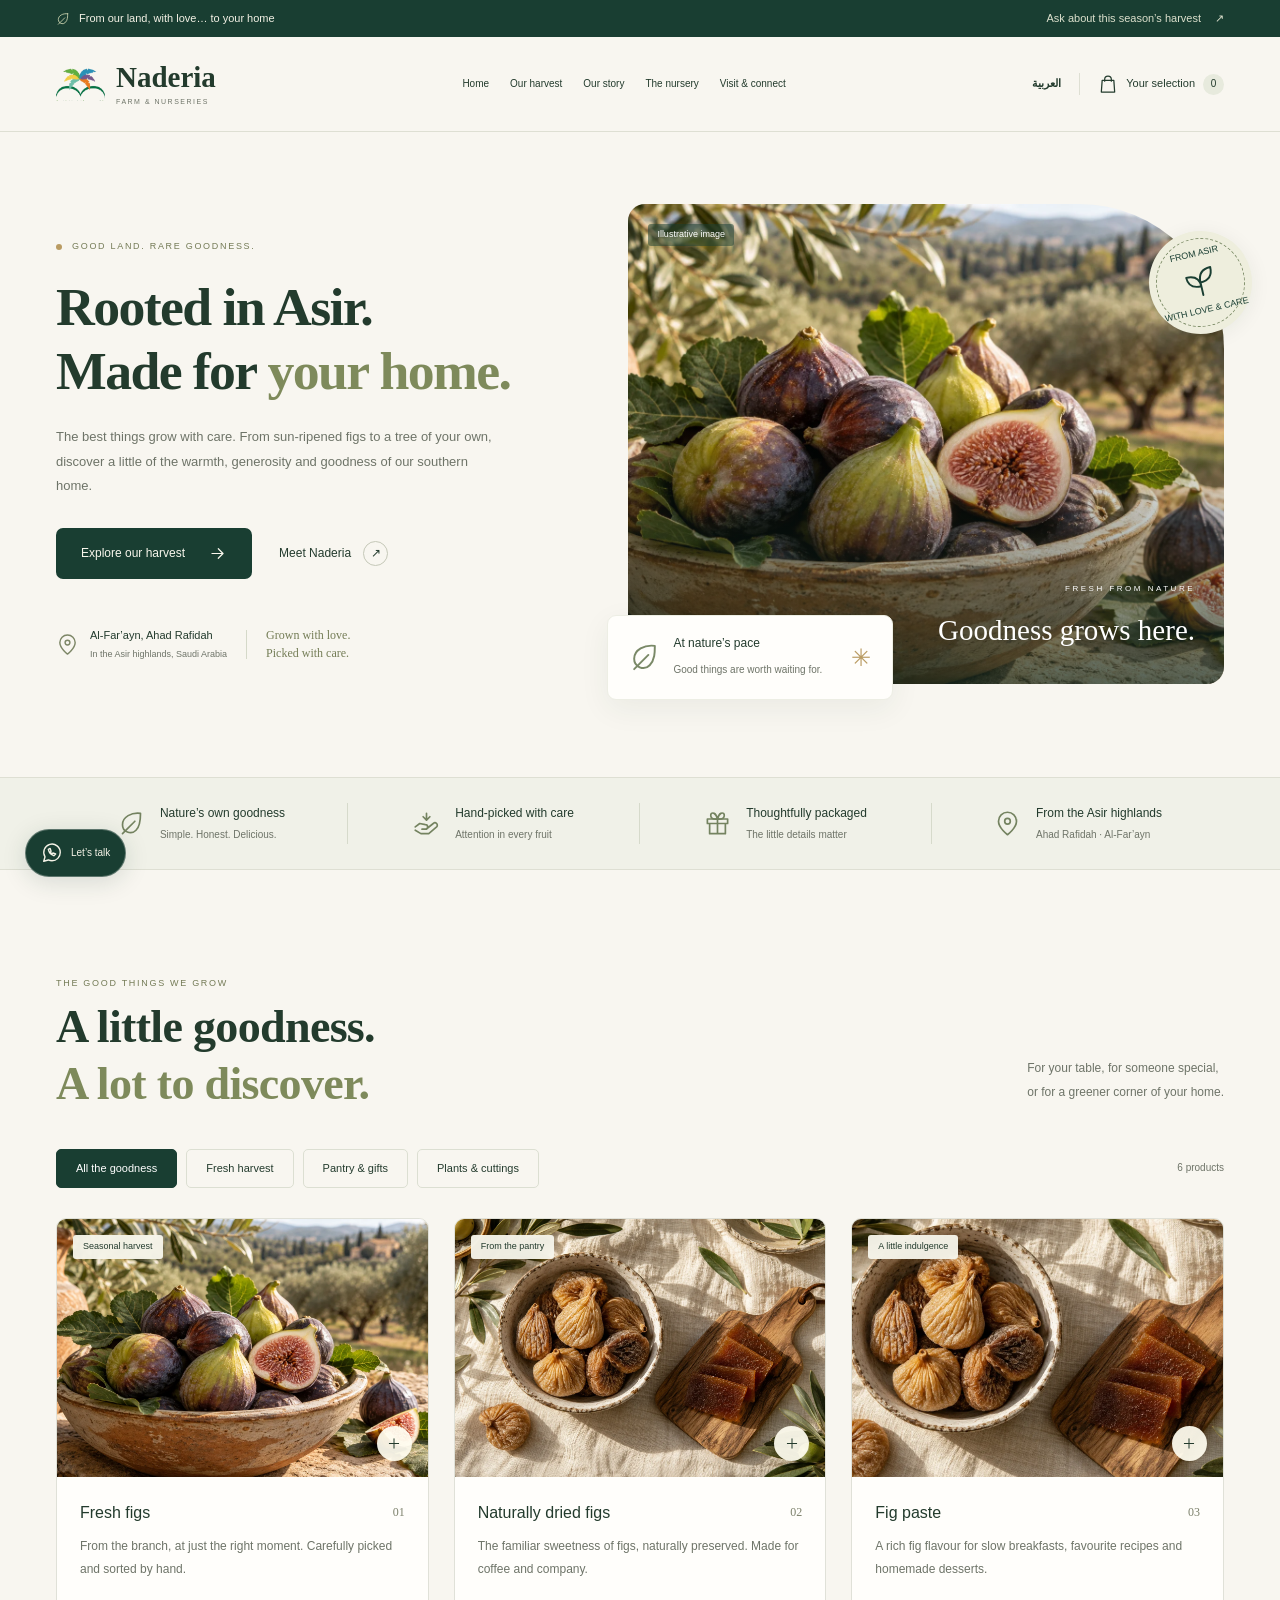
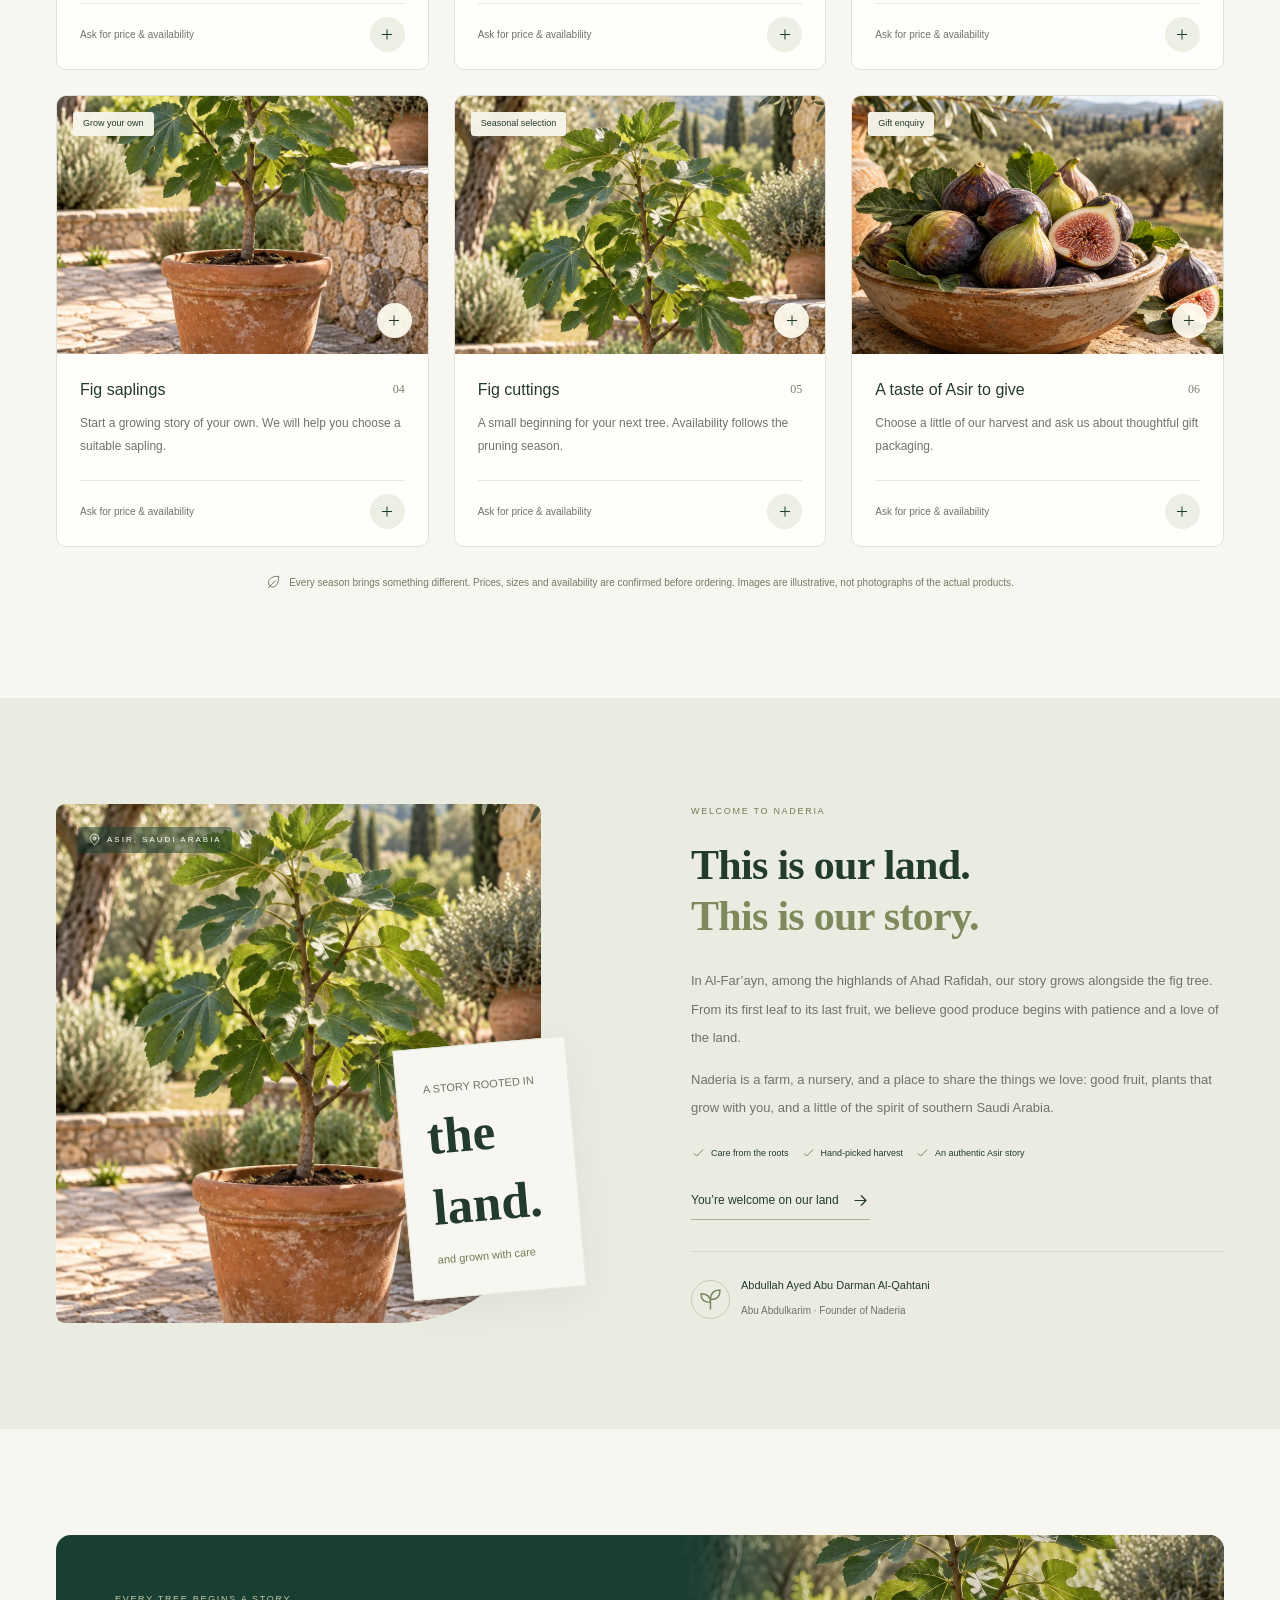
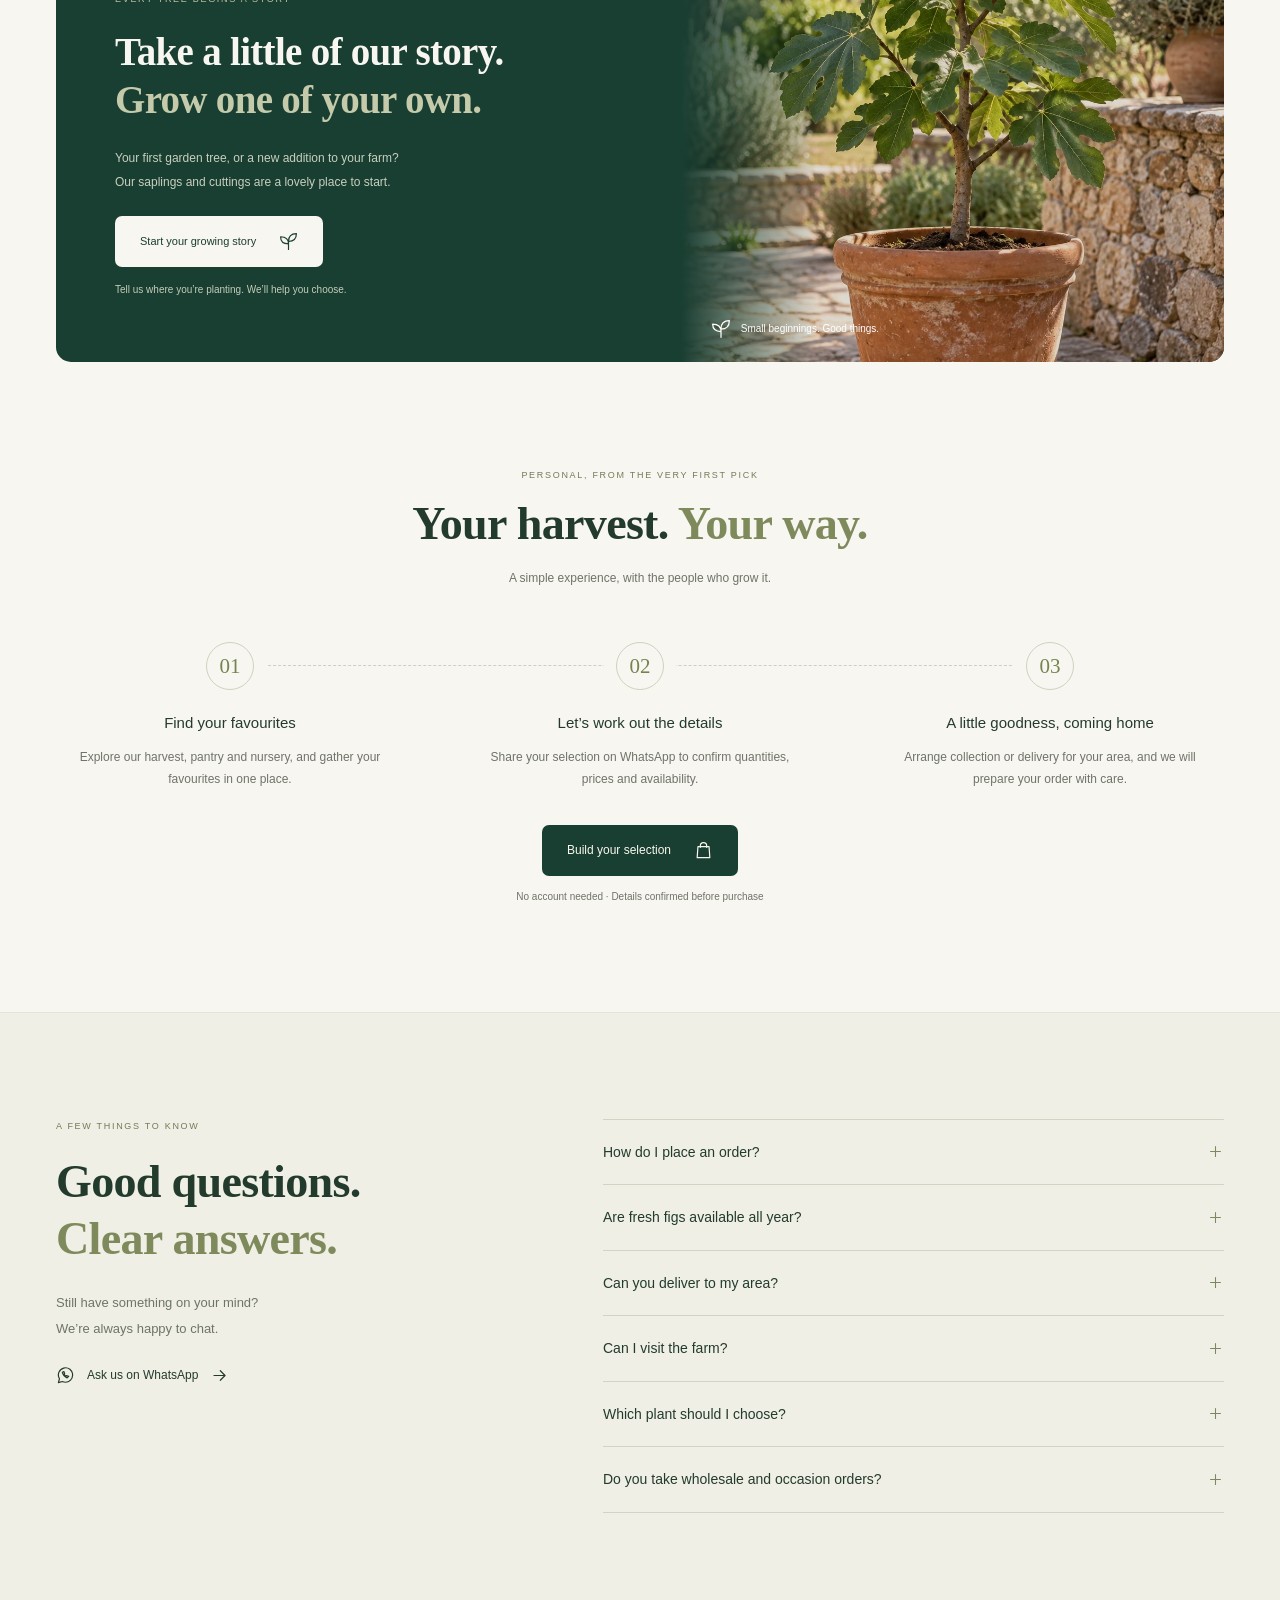
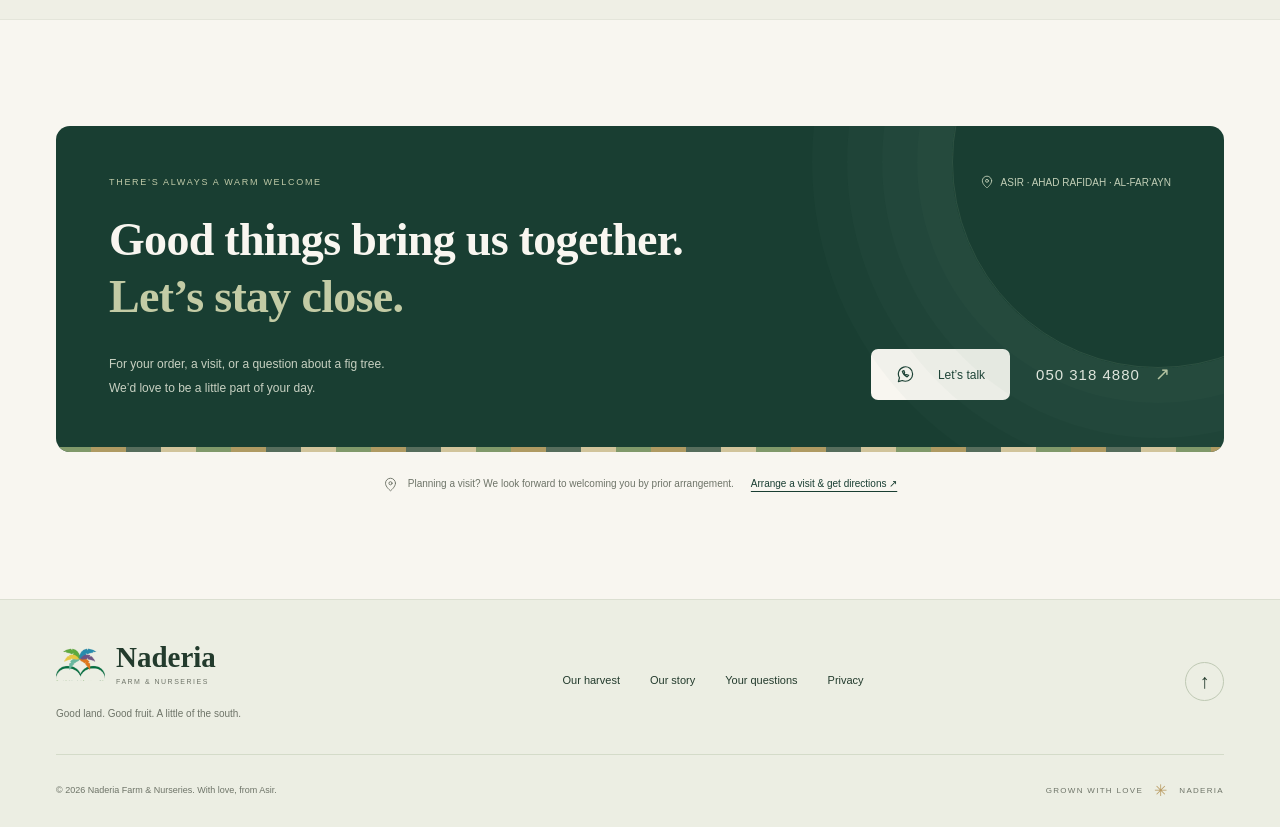
==== commit 0599300a: "Redesign Naderia site and add bilingual product inquiry experience" ====
--- a/en/index.html
+++ b/en/index.html
@@ -1,584 +1,76 @@
 <!DOCTYPE html>
 <html lang="en" dir="ltr">
 <head>
-  <meta charset="UTF-8">
-  <meta name="viewport" content="width=device-width, initial-scale=1.0">
-  <title>Naderia Farm &amp; Nurseries | Premium Asir Figs — Ahad Rafidah</title>
-  <meta name="description" content="Naderia Farm and Nurseries in Ahad Rafidah, Asir — premium fresh figs, dried qateen, fig paste, fig saplings and cuttings. Hand-picked, superior quality, gift-worthy packaging. Order on WhatsApp.">
-  <link rel="canonical" href="https://alnaderia.com/en/">
-  <link rel="alternate" hreflang="ar" href="https://alnaderia.com/">
-  <link rel="alternate" hreflang="en" href="https://alnaderia.com/en/">
-  <link rel="icon" type="image/svg+xml" href="../favicon.svg">
-
-  <meta property="og:type" content="website">
-  <meta property="og:url" content="https://alnaderia.com/en/">
-  <meta property="og:title" content="Naderia Farm &amp; Nurseries | Premium Asir Figs">
-  <meta property="og:description" content="From the highlands of Ahad Rafidah, Asir — fresh figs, dried qateen, fig paste, and saplings. Hand-picked and beautifully packaged. Order on WhatsApp.">
-  <meta property="og:image" content="https://alnaderia.com/assets/og.png">
-  <meta property="og:image:width" content="1200">
-  <meta property="og:image:height" content="630">
-  <meta property="og:locale" content="en_US">
-  <meta name="twitter:card" content="summary_large_image">
-
-  <link rel="preload" href="../assets/fonts/playfair-display-variable-latin.woff2" as="font" type="font/woff2" crossorigin>
-  <link rel="preload" href="../assets/fonts/inter-variable-latin.woff2" as="font" type="font/woff2" crossorigin>
-  <link rel="stylesheet" href="../assets/fonts.css">
-  <link rel="stylesheet" href="../assets/style.css">
-  <link rel="stylesheet" href="../assets/cinematic.css">
-
-  <script type="application/ld+json">
-  {
-    "@context": "https://schema.org",
-    "@type": "LocalBusiness",
-    "name": "Naderia Farm and Nurseries",
-    "alternateName": "مزرعة ومشاتل النادرية",
-    "url": "https://alnaderia.com",
-    "logo": "https://alnaderia.com/assets/logo.png",
-    "image": "https://alnaderia.com/assets/og.png",
-    "telephone": "+966503184880",
-    "founder": {
-      "@type": "Person",
-      "name": "Abdullah Ayedh Abu Darman Al-Qahtani",
-      "alternateName": "Abu Abdulkarim"
-    },
-    "address": {
-      "@type": "PostalAddress",
-      "addressCountry": "SA",
-      "addressRegion": "Asir",
-      "addressLocality": "Ahad Rafidah"
-    },
-    "description": "A farm specialized in premium figs, artisan fig products, and fig saplings and cuttings in the Asir region of Saudi Arabia."
-  }
-  </script>
-  <script type="application/ld+json">
-  {
-    "@context": "https://schema.org",
-    "@type": "FAQPage",
-    "mainEntity": [
-      {"@type": "Question", "name": "When is fresh fig season?", "acceptedAnswer": {"@type": "Answer", "text": "Harvest season in the Asir highlands starts in early summer and runs to its end. Production is underway now, with daily hand-picking at perfect ripeness."}},
-      {"@type": "Question", "name": "How do I order from Naderia Farm?", "acceptedAnswer": {"@type": "Answer", "text": "Directly via WhatsApp on +966 50 318 4880, or use the order button on any product on this site."}},
-      {"@type": "Question", "name": "Is delivery available?", "acceptedAnswer": {"@type": "Answer", "text": "We arrange delivery and shipping based on your location and order size — message us on WhatsApp and we will sort out the best option."}},
-      {"@type": "Question", "name": "Do you supply wholesale quantities?", "acceptedAnswer": {"@type": "Answer", "text": "Yes — we supply shops and events with suitable quantities. Contact us for details."}},
-      {"@type": "Question", "name": "When are saplings and cuttings available?", "acceptedAnswer": {"@type": "Answer", "text": "Saplings are available to order and reserve; cuttings follow the pruning season. Message us and we will guide you to what suits your region and planting time."}},
-      {"@type": "Question", "name": "Can I visit the farm?", "acceptedAnswer": {"@type": "Answer", "text": "You are most welcome — visits are available by prior arrangement via WhatsApp."}}
-    ]
-  }
-  </script>
+ <meta charset="UTF-8"><meta name="viewport" content="width=device-width, initial-scale=1">
+ <meta name="theme-color" content="#193e32"><title>Naderia | The goodness of Asir, brought home</title>
+ <meta name="description" content="Discover fresh figs, dried figs, fig paste and nursery plants from Naderia in Ahad Rafidah, Asir. Build your selection and arrange your order with the farm on WhatsApp.">
+ <link rel="canonical" href="https://alnaderia.com/en/">
+ <link rel="alternate" hreflang="ar" href="https://alnaderia.com/"><link rel="alternate" hreflang="en" href="https://alnaderia.com/en/"><link rel="alternate" hreflang="x-default" href="https://alnaderia.com/">
+ <link rel="icon" href="../favicon.svg" type="image/svg+xml">
+ <meta property="og:type" content="website"><meta property="og:title" content="Naderia | The goodness of Asir, brought home"><meta property="og:description" content="Discover fresh figs, dried figs, fig paste and nursery plants from Naderia in Ahad Rafidah, Asir. Build your selection and arrange your order with the farm on WhatsApp."><meta property="og:url" content="https://alnaderia.com/en/"><meta property="og:image" content="https://alnaderia.com/assets/og.png"><meta property="og:locale" content="en_US"><meta name="twitter:card" content="summary_large_image">
+ <link rel="preload" href="../assets/fonts/ibm-plex-sans-arabic-400-normal-arabic.woff2" as="font" type="font/woff2" crossorigin>
+ <link rel="preload" href="../assets/fig-harvest.webp" as="image" fetchpriority="high">
+ <link rel="stylesheet" href="../assets/fonts.css"><link rel="stylesheet" href="../assets/style.css?v=8a24abd961"><link rel="stylesheet" href="../assets/experience.css?v=b4dc9d6bc2">
+ <script src="../assets/experience.js?v=a2874c45db" defer></script>
+ <script type="application/ld+json">{"@context": "https://schema.org", "@type": "LocalBusiness", "name": "Naderia Farm & Nurseries", "alternateName": "Naderia Farm and Nurseries", "url": "https://alnaderia.com/", "logo": "https://alnaderia.com/assets/logo.png", "telephone": "+966503184880", "address": {"@type": "PostalAddress", "addressCountry": "SA", "addressRegion": "Asir", "addressLocality": "Ahad Rafidah"}, "founder": {"@type": "Person", "name": "عبدالله عايض أبو درمان القحطاني"}, "description": "Discover fresh figs, dried figs, fig paste and nursery plants from Naderia in Ahad Rafidah, Asir. Build your selection and arrange your order with the farm on WhatsApp."}</script>
+ <script type="application/ld+json">{"@context": "https://schema.org", "@type": "FAQPage", "mainEntity": [{"@type": "Question", "name": "How do I place an order?", "acceptedAnswer": {"@type": "Answer", "text": "Add your favourite products to your selection, review the quantities, then continue on WhatsApp. We will confirm availability, price, weight or plant size, and delivery details before confirming your order."}}, {"@type": "Question", "name": "Are fresh figs available all year?", "acceptedAnswer": {"@type": "Answer", "text": "Fresh figs are seasonal, and availability depends on ripeness and harvesting. Message us to find out what is currently available, or ask about dried figs and fig paste."}}, {"@type": "Question", "name": "Can you deliver to my area?", "acceptedAnswer": {"@type": "Answer", "text": "Delivery and shipping are arranged according to your location, product and quantity. Include your city in the selection so we can confirm the options and cost."}}, {"@type": "Question", "name": "Can I visit the farm?", "acceptedAnswer": {"@type": "Answer", "text": "You are very welcome. Visits are by prior arrangement; contact us to agree on a time and receive the exact farm location."}}, {"@type": "Question", "name": "Which plant should I choose?", "acceptedAnswer": {"@type": "Answer", "text": "Tell us your region and whether you plan to grow in the ground or a pot. We will help you choose a suitable sapling or cutting and discuss its care when you order."}}, {"@type": "Question", "name": "Do you take wholesale and occasion orders?", "acceptedAnswer": {"@type": "Answer", "text": "Yes. Contact us about shops, occasions and gift orders. Share an approximate quantity and date, and we will confirm what we can provide."}}]}</script>
 </head>
 <body>
-
-  <!-- ===== Preloader ===== -->
-  <div class="preloader" id="preloader">
-    <div class="pre-inner">
-      <img class="pre-logo" src="../assets/logo.webp" alt="Naderia Farm and Nurseries" width="884" height="735">
-      <div class="pre-bar"><i></i></div>
-      <div class="pre-num">0%</div>
-    </div>
-  </div>
-
-  <!-- ===== Cursor / rail ===== -->
-  <div class="cursor" aria-hidden="true"><span class="cur-dot"></span><span class="cur-ring"></span></div>
-  <div class="progress-rail" aria-hidden="true">
-    <div class="rail-line"><i id="railFill"></i></div>
-    <span class="rail-label" id="railLabel">Home</span>
-  </div>
-
-  <!-- ===== Header ===== -->
-  <header class="header" id="siteHeader">
-    <div class="container">
-      <a href="#home" class="brand" aria-label="Naderia Farm and Nurseries — Home">
-        <img src="../assets/logo.webp" alt="Naderia Farm and Nurseries logo" width="884" height="735">
-      </a>
-
-      <div class="header-actions">
-        <a class="lang-switch" href="../" lang="ar" dir="rtl">العربية</a>
-        <button class="menu-btn" id="menuBtn" aria-label="Menu" aria-expanded="false" aria-controls="navOverlay">
-          <span class="mb-txt">Menu</span>
-          <span class="mb-ico" aria-hidden="true"><i></i><i></i></span>
-        </button>
-      </div>
-    </div>
-  </header>
-
-  <!-- ===== Fullscreen navigation ===== -->
-  <div class="nav-overlay" id="navOverlay">
-    <div class="nav-inner container">
-      <nav class="nav-links" aria-label="Main navigation">
-        <a href="#home"><em>01</em><span>Home</span></a>
-        <a href="#story"><em>02</em><span>About</span></a>
-        <a href="#products"><em>03</em><span>Products</span></a>
-        <a href="#region"><em>04</em><span>Asir</span></a>
-        <a href="#faq"><em>05</em><span>FAQ</span></a>
-        <a href="#contact"><em>06</em><span>Contact</span></a>
-      </nav>
-
-      <div class="nav-foot">
-        <div class="nf-col">
-          <small>PHONE / WHATSAPP</small>
-          <a href="tel:+966503184880"><b class="phone-ltr">+966 50 318 4880</b></a>
-        </div>
-        <div class="nf-col">
-          <small>LOCATION</small>
-          <b>Asir Region — Ahad Rafidah</b>
-        </div>
-        <div class="nf-col">
-          <small>LANGUAGE</small>
-          <a href="../" lang="ar" dir="rtl"><b>العربية</b></a>
-        </div>
-        <a class="btn btn-wa mag" href="https://wa.me/966503184880?text=Hello,%20I%20would%20like%20to%20ask%20about%20Naderia%20Farm%20products" target="_blank" rel="noopener">
-          <svg viewBox="0 0 24 24" fill="currentColor" aria-hidden="true"><path d="M12.04 2a9.9 9.9 0 0 0-8.5 14.9L2 22l5.25-1.38A9.9 9.9 0 1 0 12.04 2zm5.8 14.06c-.24.68-1.4 1.3-1.93 1.35-.5.04-1.12.06-1.8-.11a11.6 11.6 0 0 1-1.64-.6c-2.88-1.25-4.76-4.15-4.9-4.34-.15-.2-1.18-1.57-1.18-3s.75-2.13 1-2.42c.26-.3.57-.37.76-.37h.55c.18 0 .41-.06.64.5.24.57.8 1.97.87 2.11.07.15.12.32.02.51-.1.2-.14.31-.29.48-.14.17-.3.37-.44.5-.14.15-.3.3-.13.6.17.28.74 1.22 1.6 1.98 1.1.98 2.02 1.28 2.3 1.43.3.14.46.12.63-.07.17-.2.72-.84.92-1.13.2-.3.39-.24.65-.15.27.1 1.7.8 2 .95.28.14.48.22.55.34.07.12.07.68-.17 1.35z"/></svg>
-          Order on WhatsApp
-        </a>
-      </div>
-    </div>
-    <div class="qatt"></div>
-  </div>
-
-  <!-- ===== Hero ===== -->
-  <section class="hero" id="home">
-    <canvas class="hero-canvas" id="heroCanvas" aria-hidden="true"></canvas>
-    <div class="container">
-      <div class="hero-text">
-        <span class="hero-kicker hero-fade" style="--fd:.15s"><i></i> From the heart of Asir — Ahad Rafidah <i></i></span>
-        <h1>Rooted in the land,<br>crowned by the <span class="hl">fig</span>,<br>scented with the South</h1>
-        <p class="hero-sub hero-fade" style="--fd:.75s">From the highlands of Ahad Rafidah, we grow with love and harvest with care: premium fresh figs, dried qateen, fig paste, and saplings — bringing the soul of the Saudi South to your home.</p>
-        <div class="hero-ctas hero-fade" style="--fd:.9s">
-          <a class="btn btn-wa" href="https://wa.me/966503184880?text=Hello,%20I%20would%20like%20to%20ask%20about%20Naderia%20Farm%20products" target="_blank" rel="noopener">
-            <svg viewBox="0 0 24 24" fill="currentColor" aria-hidden="true"><path d="M12.04 2a9.9 9.9 0 0 0-8.5 14.9L2 22l5.25-1.38A9.9 9.9 0 1 0 12.04 2zm5.8 14.06c-.24.68-1.4 1.3-1.93 1.35-.5.04-1.12.06-1.8-.11a11.6 11.6 0 0 1-1.64-.6c-2.88-1.25-4.76-4.15-4.9-4.34-.15-.2-1.18-1.57-1.18-3s.75-2.13 1-2.42c.26-.3.57-.37.76-.37h.55c.18 0 .41-.06.64.5.24.57.8 1.97.87 2.11.07.15.12.32.02.51-.1.2-.14.31-.29.48-.14.17-.3.37-.44.5-.14.15-.3.3-.13.6.17.28.74 1.22 1.6 1.98 1.1.98 2.02 1.28 2.3 1.43.3.14.46.12.63-.07.17-.2.72-.84.92-1.13.2-.3.39-.24.65-.15.27.1 1.7.8 2 .95.28.14.48.22.55.34.07.12.07.68-.17 1.35z"/></svg>
-            Order on WhatsApp
-          </a>
-          <a class="btn btn-ghost mag" href="#products">Explore our products</a>
-        </div>
-        <div class="hero-chips hero-fade" style="--fd:1.05s">
-          <span class="chip-season"><i></i> Harvest season underway</span>
-          <span>🌿 100% Natural</span>
-          <span>🤲 Hand-picked &amp; sorted</span>
-          <span>🎁 Gift-worthy packaging</span>
-        </div>
-      </div>
-
-      <div class="hero-logo">
-        <img src="../assets/logo.webp" alt="Naderia Farm and Nurseries logo" width="884" height="735" fetchpriority="high">
-      </div>
-    </div>
-
-    <div class="hero-mountains" aria-hidden="true">
-      <svg viewBox="0 0 1440 260" preserveAspectRatio="none">
-        <circle cx="1140" cy="72" r="58" fill="#F7941D" opacity=".22"/>
-        <circle cx="1140" cy="72" r="36" fill="#F7941D" opacity=".35"/>
-        <path fill="#2E8B57" opacity=".35" d="M0 190 C 180 120 340 170 520 140 C 700 110 860 160 1040 130 C 1220 100 1330 150 1440 120 L1440 260 L0 260 Z"/>
-        <path fill="#1E6B3E" opacity=".7" d="M0 210 C 200 150 400 190 600 165 C 800 140 1000 185 1200 160 C 1320 145 1400 170 1440 155 L1440 260 L0 260 Z"/>
-        <path fill="#0B2E1D" d="M0 235 C 240 185 480 215 720 195 C 960 175 1200 215 1440 190 L1440 260 L0 260 Z"/>
-        <path fill="none" stroke="#2E8B57" stroke-width="1.5" opacity=".5" stroke-dasharray="6 10" d="M80 235 C 260 200 420 220 560 208"/>
-        <path fill="none" stroke="#2E8B57" stroke-width="1.5" opacity=".5" stroke-dasharray="6 10" d="M760 212 C 940 196 1140 214 1320 200"/>
-      </svg>
-    </div>
-
-    <div class="scroll-cue">Scroll</div>
+ <a class="skip-link" href="#main">Skip to content</a>
+ <div class="announcement"><span><svg class="icon " viewBox="0 0 24 24" fill="none" stroke="currentColor" stroke-width="1.5" stroke-linecap="round" stroke-linejoin="round" aria-hidden="true"><path d="M20 3c-8-1-16 3-16 10a7 7 0 0 0 12 5c4-4 4-10 4-15Z"/><path d="M4 21 15 10"/></svg>From our land, with love… to your home</span><a href="https://wa.me/966503184880?text=Hello%21%20I%20would%20like%20to%20ask%20about%20Naderia%20Farm%20products." target="_blank" rel="noopener">Ask about this season’s harvest <span aria-hidden="true">↗</span></a></div>
+ <header class="site-header" id="siteHeader"><div class="container header-inner">
+  <a class="brand" href="#home" aria-label="Naderia Farm & Nurseries"><span class="brand-emblem"><img src="../assets/logo.webp" alt="" width="884" height="735"></span><span class="brand-word"><b>Naderia</b><small>FARM & NURSERIES</small></span></a>
+  <nav class="desktop-nav" aria-label="Main navigation"><a href="#home">Home</a><a href="#products">Our harvest</a><a href="#story">Our story</a><a href="#nursery">The nursery</a><a href="#contact">Visit & connect</a></nav>
+  <div class="header-actions"><a class="lang-switch" href="../" lang="ar">العربية</a><span class="header-divider"></span><button class="basket-button" data-order="" aria-label="Open your selection"><svg class="icon " viewBox="0 0 24 24" fill="none" stroke="currentColor" stroke-width="1.5" stroke-linecap="round" stroke-linejoin="round" aria-hidden="true"><path d="M5 7h14l1 14H4L5 7Z"/><path d="M8 8V6a4 4 0 0 1 8 0v2"/></svg><span class="basket-label">Your selection</span><span class="cart-count" data-cart-count>0</span></button><button class="menu-button" id="menuBtn" aria-controls="mobileNav" aria-expanded="false" aria-label="Open menu"><svg class="icon " viewBox="0 0 24 24" fill="none" stroke="currentColor" stroke-width="1.5" stroke-linecap="round" stroke-linejoin="round" aria-hidden="true"><path d="M4 7h16M4 12h16M4 17h16"/></svg></button></div>
+ </div><nav class="mobile-nav" id="mobileNav" aria-label="Mobile navigation" hidden><a href="#home">Home</a><a href="#products">Our harvest</a><a href="#story">Our story</a><a href="#nursery">The nursery</a><a href="#contact">Visit & connect</a></nav></header>
+ <main id="main">
+  <section class="hero container" id="home" aria-labelledby="heroTitle">
+   <div class="hero-copy"><div class="eyebrow"><span></span>GOOD LAND. RARE GOODNESS.</div>
+    <h1 id="heroTitle">Rooted in Asir.<br>Made for <em>your home.</em></h1>
+    <p class="hero-description">The best things grow with care. From sun-ripened figs to a tree of your own, discover a little of the warmth, generosity and goodness of our southern home.</p>
+    <div class="hero-actions"><a class="button button-primary" href="#products">Explore our harvest<svg class="icon direction-arrow" viewBox="0 0 24 24" fill="none" stroke="currentColor" stroke-width="1.5" stroke-linecap="round" stroke-linejoin="round" aria-hidden="true"><path d="M19 12H5m6-6-6 6 6 6"/></svg></a><a class="text-link" href="#story">Meet Naderia<span class="round-arrow">↗</span></a></div>
+    <div class="hero-origin"><svg class="icon " viewBox="0 0 24 24" fill="none" stroke="currentColor" stroke-width="1.5" stroke-linecap="round" stroke-linejoin="round" aria-hidden="true"><path d="M20 10c0 6-8 12-8 12S4 16 4 10a8 8 0 1 1 16 0Z"/><circle cx="12" cy="10" r="2.5"/></svg><span>Al-Far’ayn, Ahad Rafidah<small>In the Asir highlands, Saudi Arabia</small></span><span class="origin-line"></span><span class="origin-note">Grown with love.<br>Picked with care.</span></div>
+   </div>
+   <div class="hero-art"><div class="hero-image-frame"><img class="hero-image" src="../assets/fig-harvest.webp" alt="Illustrative photograph of ripe figs in a handmade bowl among fig leaves" width="1536" height="1024" fetchpriority="high"><div class="image-gradient"></div><span class="photo-label">Illustrative image</span><div class="photo-caption"><span>FRESH FROM NATURE</span><p>Goodness grows here.</p></div></div>
+    <div class="harvest-seal"><span>FROM ASIR</span><svg class="icon " viewBox="0 0 24 24" fill="none" stroke="currentColor" stroke-width="1.5" stroke-linecap="round" stroke-linejoin="round" aria-hidden="true"><path d="M12 22V12M12 15C2 15 2 8 2 6c7 0 10 3 10 9ZM12 12c0-7 4-10 10-10 0 7-4 10-10 10Z"/></svg><span>WITH LOVE & CARE</span></div>
+    <div class="harvest-note"><svg class="icon " viewBox="0 0 24 24" fill="none" stroke="currentColor" stroke-width="1.5" stroke-linecap="round" stroke-linejoin="round" aria-hidden="true"><path d="M20 3c-8-1-16 3-16 10a7 7 0 0 0 12 5c4-4 4-10 4-15Z"/><path d="M4 21 15 10"/></svg><div><b>At nature’s pace</b><span>Good things are worth waiting for.</span></div><span class="note-star">✳</span></div>
+   </div>
   </section>
-
-  <!-- ===== Marquee ===== -->
-  <div class="marquee" aria-hidden="true">
-    <div class="marquee-track">
-      <span>Fig season is here <b>✦</b> Fresh premium figs <b>✦</b> Naturally dried qateen <b>✦</b> Fig paste <b>✦</b> Saplings &amp; cuttings <b>✦</b> Luxury gift packaging <b>✦</b> Authentic Asiri heritage <b>✦</b></span>
-      <span>Fig season is here <b>✦</b> Fresh premium figs <b>✦</b> Naturally dried qateen <b>✦</b> Fig paste <b>✦</b> Saplings &amp; cuttings <b>✦</b> Luxury gift packaging <b>✦</b> Authentic Asiri heritage <b>✦</b></span>
-    </div>
-  </div>
-
-  <!-- ===== Story ===== -->
-  <section class="story section" id="story">
-    <div class="container">
-      <div class="story-text">
-        <span class="kicker">About us</span>
-        <h2 class="sec-title">Grown with love. Harvested with care.</h2>
-        <p class="reveal">Naderia Farm &amp; Nurseries — specialists in the blessed fig tree, in the highlands of Ahad Rafidah, Asir.</p>
-        <div class="vm reveal" style="--d:.1s">
-          <span class="vm-ico"><svg viewBox="0 0 24 24" fill="none" stroke="currentColor" stroke-width="1.8" stroke-linecap="round" stroke-linejoin="round"><path d="M2 12s3.5-6.5 10-6.5S22 12 22 12s-3.5 6.5-10 6.5S2 12 2 12z"/><circle cx="12" cy="12" r="3"/></svg></span>
-          <div><b>Our vision</b><span>To be Saudi Arabia's leading name in premium figs and fig products.</span></div>
-        </div>
-        <div class="vm reveal" style="--d:.2s">
-          <span class="vm-ico"><svg viewBox="0 0 24 24" fill="none" stroke="currentColor" stroke-width="1.8" stroke-linecap="round" stroke-linejoin="round"><path d="M22 2 11 13"/><path d="M22 2 15 22l-4-9-9-4z"/></svg></span>
-          <div><b>Our mission</b><span>100% natural produce, hand-picked and packaged to standards worthy of our customers.</span></div>
-        </div>
-      </div>
-
-      <div class="stats">
-        <div class="stat reveal"><b>100%</b><span>Natural, no additives</span><i></i></div>
-        <div class="stat reveal" style="--d:.1s"><b>Hand-picked</b><span>and hand-sorted fruit</span><i></i></div>
-        <div class="stat reveal" style="--d:.2s"><b>Ahad Rafidah</b><span>Asir highlands</span><i></i></div>
-        <div class="stat reveal" style="--d:.3s"><b>Luxury packaging</b><span>worthy of fine gifting</span><i></i></div>
-      </div>
-    </div>
+  <div class="trust-strip"><div class="container trust-grid"><div><svg class="icon " viewBox="0 0 24 24" fill="none" stroke="currentColor" stroke-width="1.5" stroke-linecap="round" stroke-linejoin="round" aria-hidden="true"><path d="M20 3c-8-1-16 3-16 10a7 7 0 0 0 12 5c4-4 4-10 4-15Z"/><path d="M4 21 15 10"/></svg><span><b>Nature’s own goodness</b><small>Simple. Honest. Delicious.</small></span></div><div><svg class="icon " viewBox="0 0 24 24" fill="none" stroke="currentColor" stroke-width="1.5" stroke-linecap="round" stroke-linejoin="round" aria-hidden="true"><path d="m2 15 4-3 5 1a2 2 0 0 1 0 4H8m5-1 5-4a2 2 0 0 1 3 3l-7 6H7l-5-3"/><path d="M12 9V3m-3 3 3 3 3-3"/></svg><span><b>Hand-picked with care</b><small>Attention in every fruit</small></span></div><div><svg class="icon " viewBox="0 0 24 24" fill="none" stroke="currentColor" stroke-width="1.5" stroke-linecap="round" stroke-linejoin="round" aria-hidden="true"><path d="M3 8h18v4H3zM5 12v9h14v-9M12 8v13"/><path d="M12 8C4 9 5 1 9 3c2 1 3 5 3 5Zm0 0c8 1 7-7 3-5-2 1-3 5-3 5Z"/></svg><span><b>Thoughtfully packaged</b><small>The little details matter</small></span></div><div><svg class="icon " viewBox="0 0 24 24" fill="none" stroke="currentColor" stroke-width="1.5" stroke-linecap="round" stroke-linejoin="round" aria-hidden="true"><path d="M20 10c0 6-8 12-8 12S4 16 4 10a8 8 0 1 1 16 0Z"/><circle cx="12" cy="10" r="2.5"/></svg><span><b>From the Asir highlands</b><small>Ahad Rafidah · Al-Far’ayn</small></span></div></div></div>
+  <section class="products section container" id="products" aria-labelledby="productsTitle">
+   <div class="section-heading"><div><div class="eyebrow">THE GOOD THINGS WE GROW</div><h2 id="productsTitle">A little goodness.<br><em>A lot to discover.</em></h2></div><p>For your table, for someone special,<br>or for a greener corner of your home.</p></div>
+   <div class="catalog-toolbar"><div class="product-filters" role="group" aria-label="Filter products"><button type="button" class="filter-btn active" data-filter="all" aria-pressed="true">All the goodness</button><button type="button" class="filter-btn" data-filter="fruit" aria-pressed="false">Fresh harvest</button><button type="button" class="filter-btn" data-filter="pantry" aria-pressed="false">Pantry & gifts</button><button type="button" class="filter-btn" data-filter="plants" aria-pressed="false">Plants & cuttings</button></div><span id="productCount" class="product-count" role="status" aria-live="polite">6 selections</span></div>
+   <div class="product-grid"><article class="product-card reveal product-fresh" data-product-category="fruit">
+    <div class="product-visual"><img src="../assets/fig-harvest.webp" alt="Illustrative image: Fresh figs" width="720" height="560" loading="lazy" decoding="async"><span class="product-tag">Seasonal harvest</span><button class="product-peek" data-details="fresh" aria-label="Details: Fresh figs"><svg class="icon " viewBox="0 0 24 24" fill="none" stroke="currentColor" stroke-width="1.5" stroke-linecap="round" stroke-linejoin="round" aria-hidden="true"><path d="M12 5v14M5 12h14"/></svg></button></div>
+    <div class="product-copy"><div class="product-title"><h3>Fresh figs</h3><span>01</span></div><p>From the branch, at just the right moment. Carefully picked and sorted by hand.</p><div class="product-bottom"><span>Ask for price & availability</span><button class="product-add" data-order="fresh" aria-label="Add Fresh figs to your selection"><svg class="icon " viewBox="0 0 24 24" fill="none" stroke="currentColor" stroke-width="1.5" stroke-linecap="round" stroke-linejoin="round" aria-hidden="true"><path d="M12 5v14M5 12h14"/></svg></button></div></div>
+  </article><article class="product-card reveal product-dried" data-product-category="pantry">
+    <div class="product-visual"><img src="../assets/fig-pantry.webp" alt="Illustrative image: Naturally dried figs" width="720" height="560" loading="lazy" decoding="async"><span class="product-tag">From the pantry</span><button class="product-peek" data-details="dried" aria-label="Details: Naturally dried figs"><svg class="icon " viewBox="0 0 24 24" fill="none" stroke="currentColor" stroke-width="1.5" stroke-linecap="round" stroke-linejoin="round" aria-hidden="true"><path d="M12 5v14M5 12h14"/></svg></button></div>
+    <div class="product-copy"><div class="product-title"><h3>Naturally dried figs</h3><span>02</span></div><p>The familiar sweetness of figs, naturally preserved. Made for coffee and company.</p><div class="product-bottom"><span>Ask for price & availability</span><button class="product-add" data-order="dried" aria-label="Add Naturally dried figs to your selection"><svg class="icon " viewBox="0 0 24 24" fill="none" stroke="currentColor" stroke-width="1.5" stroke-linecap="round" stroke-linejoin="round" aria-hidden="true"><path d="M12 5v14M5 12h14"/></svg></button></div></div>
+  </article><article class="product-card reveal product-paste" data-product-category="pantry">
+    <div class="product-visual"><img src="../assets/fig-pantry.webp" alt="Illustrative image: Fig paste" width="720" height="560" loading="lazy" decoding="async"><span class="product-tag">A little indulgence</span><button class="product-peek" data-details="paste" aria-label="Details: Fig paste"><svg class="icon " viewBox="0 0 24 24" fill="none" stroke="currentColor" stroke-width="1.5" stroke-linecap="round" stroke-linejoin="round" aria-hidden="true"><path d="M12 5v14M5 12h14"/></svg></button></div>
+    <div class="product-copy"><div class="product-title"><h3>Fig paste</h3><span>03</span></div><p>A rich fig flavour for slow breakfasts, favourite recipes and homemade desserts.</p><div class="product-bottom"><span>Ask for price & availability</span><button class="product-add" data-order="paste" aria-label="Add Fig paste to your selection"><svg class="icon " viewBox="0 0 24 24" fill="none" stroke="currentColor" stroke-width="1.5" stroke-linecap="round" stroke-linejoin="round" aria-hidden="true"><path d="M12 5v14M5 12h14"/></svg></button></div></div>
+  </article><article class="product-card reveal product-seedling" data-product-category="plants">
+    <div class="product-visual"><img src="../assets/fig-nursery.webp" alt="Illustrative image: Fig saplings" width="720" height="560" loading="lazy" decoding="async"><span class="product-tag">Grow your own</span><button class="product-peek" data-details="seedling" aria-label="Details: Fig saplings"><svg class="icon " viewBox="0 0 24 24" fill="none" stroke="currentColor" stroke-width="1.5" stroke-linecap="round" stroke-linejoin="round" aria-hidden="true"><path d="M12 5v14M5 12h14"/></svg></button></div>
+    <div class="product-copy"><div class="product-title"><h3>Fig saplings</h3><span>04</span></div><p>Start a growing story of your own. We will help you choose a suitable sapling.</p><div class="product-bottom"><span>Ask for price & availability</span><button class="product-add" data-order="seedling" aria-label="Add Fig saplings to your selection"><svg class="icon " viewBox="0 0 24 24" fill="none" stroke="currentColor" stroke-width="1.5" stroke-linecap="round" stroke-linejoin="round" aria-hidden="true"><path d="M12 5v14M5 12h14"/></svg></button></div></div>
+  </article><article class="product-card reveal product-cuttings" data-product-category="plants">
+    <div class="product-visual"><img src="../assets/fig-nursery.webp" alt="Illustrative image: Fig cuttings" width="720" height="560" loading="lazy" decoding="async"><span class="product-tag">Seasonal selection</span><button class="product-peek" data-details="cuttings" aria-label="Details: Fig cuttings"><svg class="icon " viewBox="0 0 24 24" fill="none" stroke="currentColor" stroke-width="1.5" stroke-linecap="round" stroke-linejoin="round" aria-hidden="true"><path d="M12 5v14M5 12h14"/></svg></button></div>
+    <div class="product-copy"><div class="product-title"><h3>Fig cuttings</h3><span>05</span></div><p>A small beginning for your next tree. Availability follows the pruning season.</p><div class="product-bottom"><span>Ask for price & availability</span><button class="product-add" data-order="cuttings" aria-label="Add Fig cuttings to your selection"><svg class="icon " viewBox="0 0 24 24" fill="none" stroke="currentColor" stroke-width="1.5" stroke-linecap="round" stroke-linejoin="round" aria-hidden="true"><path d="M12 5v14M5 12h14"/></svg></button></div></div>
+  </article><article class="product-card reveal product-gift" data-product-category="pantry">
+    <div class="product-visual"><img src="../assets/fig-harvest.webp" alt="Illustrative image: A taste of Asir to give" width="720" height="560" loading="lazy" decoding="async"><span class="product-tag">Gift enquiry</span><button class="product-peek" data-details="gift" aria-label="Details: A taste of Asir to give"><svg class="icon " viewBox="0 0 24 24" fill="none" stroke="currentColor" stroke-width="1.5" stroke-linecap="round" stroke-linejoin="round" aria-hidden="true"><path d="M12 5v14M5 12h14"/></svg></button></div>
+    <div class="product-copy"><div class="product-title"><h3>A taste of Asir to give</h3><span>06</span></div><p>Choose a little of our harvest and ask us about thoughtful gift packaging.</p><div class="product-bottom"><span>Ask for price & availability</span><button class="product-add" data-order="gift" aria-label="Add A taste of Asir to give to your selection"><svg class="icon " viewBox="0 0 24 24" fill="none" stroke="currentColor" stroke-width="1.5" stroke-linecap="round" stroke-linejoin="round" aria-hidden="true"><path d="M12 5v14M5 12h14"/></svg></button></div></div>
+  </article></div>
+   <p class="catalog-note"><svg class="icon " viewBox="0 0 24 24" fill="none" stroke="currentColor" stroke-width="1.5" stroke-linecap="round" stroke-linejoin="round" aria-hidden="true"><path d="M20 3c-8-1-16 3-16 10a7 7 0 0 0 12 5c4-4 4-10 4-15Z"/><path d="M4 21 15 10"/></svg>Every season brings something different. Prices, sizes and availability are confirmed before ordering. Images are illustrative, not photographs of the actual products.</p>
   </section>
-
-  <!-- ===== Region ===== -->
-  <section class="region section" id="region">
-    <div class="container">
-      <div class="sec-head center mask-up">
-        <span class="kicker">Heart of the South</span>
-        <h2 class="sec-title">Asir — a delight to behold</h2>
-        <p class="sec-sub">Natural gifts that made the highlands of Ahad Rafidah home to rare fruit.</p>
-        <div class="orn"><i></i><i></i><i></i></div>
-      </div>
-      <div class="region-grid">
-        <article class="rcard reveal">
-          <div class="rico"><svg viewBox="0 0 24 24" fill="none" stroke="currentColor" stroke-width="1.8" stroke-linecap="round" stroke-linejoin="round"><circle cx="12" cy="12" r="4"/><path d="M12 2v2M12 20v2M2 12h2M20 12h2M4.9 4.9l1.4 1.4M17.7 17.7l1.4 1.4M19.1 4.9l-1.4 1.4M6.3 17.7l-1.4 1.4"/></svg></div>
-          <h3>Mild climate</h3>
-          <p>Gentle highland summers ripen the fruit slowly for deeper flavor — and draw visitors from across the Kingdom.</p>
-        </article>
-        <article class="rcard reveal" style="--d:.1s">
-          <div class="rico"><svg viewBox="0 0 24 24" fill="none" stroke="currentColor" stroke-width="1.8" stroke-linecap="round" stroke-linejoin="round"><path d="M3 19 9.5 8l3.5 6"/><path d="M10 19l4.8-8.5L21 19z"/><path d="M3 19h18"/></svg></div>
-          <h3>Mountain-top terraces</h3>
-          <p>Generations-old seasonal farming on the peaks: figs, pomegranates, peaches and grapes, season after season.</p>
-        </article>
-        <article class="rcard reveal" style="--d:.2s">
-          <div class="rico"><svg viewBox="0 0 24 24" fill="none" stroke="currentColor" stroke-width="1.8" stroke-linecap="round" stroke-linejoin="round"><path d="M6 21V4"/><path d="M6 5h11l-2.5 3.5L17 12H6"/></svg></div>
-          <h3>Seasonal Fruits Festival</h3>
-          <p>Each season, Ahad Rafidah celebrates its farmers and local harvest in a festival that gathers the whole region.</p>
-        </article>
-        <article class="rcard reveal" style="--d:.3s">
-          <div class="rico"><svg viewBox="0 0 24 24" fill="none" stroke="currentColor" stroke-width="1.8" stroke-linecap="round" stroke-linejoin="round"><path d="M12 4.5 14.5 7 12 9.5 9.5 7z"/><path d="M6.5 13 9 15.5 6.5 18 4 15.5z"/><path d="M17.5 13 20 15.5 17.5 18 15 15.5z"/></svg></div>
-          <h3>Al-Qatt Al-Asiri</h3>
-          <p>The UNESCO-listed art of Asiri patterns colors the homes and identity of the South — and inspired Naderia's palette.</p>
-        </article>
-      </div>
-    </div>
-  </section>
-
-  <!-- ===== Ayah ===== -->
-  <section class="ayah" id="ayah">
-    <div class="container">
-      <div class="orn"><i></i><i></i><i></i></div>
-      <p class="ayah-text reveal" lang="ar" dir="rtl">﴿ وَالتِّينِ وَالزَّيْتُونِ ﴾</p>
-      <p class="ayah-trans reveal" style="--d:.1s">"By the fig and the olive"</p>
-      <p class="ayah-ref reveal" style="--d:.2s">Qur'an — Sūrat At-Tīn, 95:1</p>
-    </div>
-  </section>
-
-  <!-- ===== Products ===== -->
-  <section class="products section" id="products">
-    <div class="container">
-      <div class="sec-head center mask-up">
-        <span class="kicker">Our products</span>
-        <h2 class="sec-title">From the branch to the box</h2>
-        <p class="sec-sub">We specialize, with true craftsmanship, in the blessed fig tree — from the fresh fruit to the sapling.</p>
-        <div class="orn"><i></i><i></i><i></i></div>
-      </div>
-
-      <div class="prod-group">
-        <h3 class="prod-group-title">Fruits &amp; Artisan Products <em>Season's harvest</em></h3>
-        <div class="prod-grid">
-          <article class="prod-card reveal tilt" style="--accent:#7C5CA8">
-            <span class="avail avail-now"><i></i>In season — available now</span>
-            <div class="prod-icon"><svg viewBox="0 0 24 24" fill="none" stroke="currentColor" stroke-width="1.8" stroke-linecap="round" stroke-linejoin="round"><path d="M12 6c-3.5 2-6 4.6-6 8a6 6 0 0 0 12 0c0-3.4-2.5-6-6-8z"/><path d="M12 6c0-1.5.8-2.7 2-3.5"/><path d="M14 4.2c1.2-.7 2.7-.7 3.6-.1-.4 1.2-1.7 2-3.1 1.8"/></svg></div>
-            <h3>Fresh Figs</h3>
-            <p>Premium fruit, hand-picked at perfect ripeness for rich flavor and superior quality.</p>
-            <div class="prod-order"><a href="https://wa.me/966503184880?text=Hello,%20I%20would%20like%20to%20order:%20Fresh%20Figs" target="_blank" rel="noopener" aria-label="Order fresh figs on WhatsApp"><svg viewBox="0 0 24 24" fill="currentColor" aria-hidden="true"><path d="M12.04 2a9.9 9.9 0 0 0-8.5 14.9L2 22l5.25-1.38A9.9 9.9 0 1 0 12.04 2zm5.8 14.06c-.24.68-1.4 1.3-1.93 1.35-.5.04-1.12.06-1.8-.11a11.6 11.6 0 0 1-1.64-.6c-2.88-1.25-4.76-4.15-4.9-4.34-.15-.2-1.18-1.57-1.18-3s.75-2.13 1-2.42c.26-.3.57-.37.76-.37h.55c.18 0 .41-.06.64.5.24.57.8 1.97.87 2.11.07.15.12.32.02.51-.1.2-.14.31-.29.48-.14.17-.3.37-.44.5-.14.15-.3.3-.13.6.17.28.74 1.22 1.6 1.98 1.1.98 2.02 1.28 2.3 1.43.3.14.46.12.63-.07.17-.2.72-.84.92-1.13.2-.3.39-.24.65-.15.27.1 1.7.8 2 .95.28.14.48.22.55.34.07.12.07.68-.17 1.35z"/></svg>Order on WhatsApp</a></div>
-          </article>
-          <article class="prod-card reveal tilt" style="--accent:#F7941D; --d:.1s">
-            <span class="avail avail-ask">Ask for availability</span>
-            <div class="prod-icon"><svg viewBox="0 0 24 24" fill="none" stroke="currentColor" stroke-width="1.8" stroke-linecap="round" stroke-linejoin="round"><circle cx="7" cy="7" r="3"/><path d="M7 2v1.2M7 10.8V12M2 7h1.2M10.8 7H12M3.8 3.8l.9.9M9.3 9.3l.9.9M9.3 4.7l.9-.9M3.8 10.2l.9-.9"/><path d="M11 17c0-2 2-3.5 4.5-3.5S20 15 20 17s-2 3.5-4.5 3.5S11 19 11 17z"/><path d="M13 17h5"/></svg></div>
-            <h3>Dried Figs "Qateen"</h3>
-            <p>Naturally sun-dried to preserve nutritional value and authentic flavor — no additives.</p>
-            <div class="prod-order"><a href="https://wa.me/966503184880?text=Hello,%20I%20would%20like%20to%20order:%20Dried%20Figs%20(Qateen)" target="_blank" rel="noopener" aria-label="Order dried figs on WhatsApp"><svg viewBox="0 0 24 24" fill="currentColor" aria-hidden="true"><path d="M12.04 2a9.9 9.9 0 0 0-8.5 14.9L2 22l5.25-1.38A9.9 9.9 0 1 0 12.04 2zm5.8 14.06c-.24.68-1.4 1.3-1.93 1.35-.5.04-1.12.06-1.8-.11a11.6 11.6 0 0 1-1.64-.6c-2.88-1.25-4.76-4.15-4.9-4.34-.15-.2-1.18-1.57-1.18-3s.75-2.13 1-2.42c.26-.3.57-.37.76-.37h.55c.18 0 .41-.06.64.5.24.57.8 1.97.87 2.11.07.15.12.32.02.51-.1.2-.14.31-.29.48-.14.17-.3.37-.44.5-.14.15-.3.3-.13.6.17.28.74 1.22 1.6 1.98 1.1.98 2.02 1.28 2.3 1.43.3.14.46.12.63-.07.17-.2.72-.84.92-1.13.2-.3.39-.24.65-.15.27.1 1.7.8 2 .95.28.14.48.22.55.34.07.12.07.68-.17 1.35z"/></svg>Order on WhatsApp</a></div>
-          </article>
-          <article class="prod-card reveal tilt" style="--accent:#2BA8A0; --d:.2s">
-            <span class="avail avail-ask">Ask for availability</span>
-            <div class="prod-icon"><svg viewBox="0 0 24 24" fill="none" stroke="currentColor" stroke-width="1.8" stroke-linecap="round" stroke-linejoin="round"><path d="M9 4.5h6v3H9z"/><path d="M7.5 7.5c-.8 1-1.2 2.2-1.2 3.5v6.5a2.5 2.5 0 0 0 2.5 2.5h6.4a2.5 2.5 0 0 0 2.5-2.5V11c0-1.3-.4-2.5-1.2-3.5"/><path d="M9.5 13.5h5"/><path d="M9.5 16.5h3.5"/></svg></div>
-            <h3>Fig Paste</h3>
-            <p>Carefully crafted as a healthy, delicious choice for fine desserts and countless uses.</p>
-            <div class="prod-order"><a href="https://wa.me/966503184880?text=Hello,%20I%20would%20like%20to%20order:%20Fig%20Paste" target="_blank" rel="noopener" aria-label="Order fig paste on WhatsApp"><svg viewBox="0 0 24 24" fill="currentColor" aria-hidden="true"><path d="M12.04 2a9.9 9.9 0 0 0-8.5 14.9L2 22l5.25-1.38A9.9 9.9 0 1 0 12.04 2zm5.8 14.06c-.24.68-1.4 1.3-1.93 1.35-.5.04-1.12.06-1.8-.11a11.6 11.6 0 0 1-1.64-.6c-2.88-1.25-4.76-4.15-4.9-4.34-.15-.2-1.18-1.57-1.18-3s.75-2.13 1-2.42c.26-.3.57-.37.76-.37h.55c.18 0 .41-.06.64.5.24.57.8 1.97.87 2.11.07.15.12.32.02.51-.1.2-.14.31-.29.48-.14.17-.3.37-.44.5-.14.15-.3.3-.13.6.17.28.74 1.22 1.6 1.98 1.1.98 2.02 1.28 2.3 1.43.3.14.46.12.63-.07.17-.2.72-.84.92-1.13.2-.3.39-.24.65-.15.27.1 1.7.8 2 .95.28.14.48.22.55.34.07.12.07.68-.17 1.35z"/></svg>Order on WhatsApp</a></div>
-          </article>
-        </div>
-      </div>
-
-      <div class="prod-group">
-        <h3 class="prod-group-title">Nursery &amp; Supply <em>For growers</em></h3>
-        <div class="prod-grid two">
-          <article class="prod-card reveal tilt" style="--accent:#3BB54A">
-            <span class="avail avail-order">Order &amp; reserve</span>
-            <div class="prod-icon"><svg viewBox="0 0 24 24" fill="none" stroke="currentColor" stroke-width="1.8" stroke-linecap="round" stroke-linejoin="round"><path d="M8.5 16h7l-.9 4.6a1 1 0 0 1-1 .4h-3.2a1 1 0 0 1-1-.4z"/><path d="M12 16V9"/><path d="M12 9c0-2.8 2-5 4.8-5C16.6 6.8 14.8 9 12 9z"/><path d="M12 11.5c0-2.2-1.7-4-4.2-4C8 9.7 9.6 11.5 12 11.5z"/></svg></div>
-            <h3>Fig Saplings</h3>
-            <p>Strong, first-rate fig saplings, primed for rapid growth and abundant yield.</p>
-            <div class="prod-order"><a href="https://wa.me/966503184880?text=Hello,%20I%20would%20like%20to%20order:%20Fig%20Saplings" target="_blank" rel="noopener" aria-label="Order fig saplings on WhatsApp"><svg viewBox="0 0 24 24" fill="currentColor" aria-hidden="true"><path d="M12.04 2a9.9 9.9 0 0 0-8.5 14.9L2 22l5.25-1.38A9.9 9.9 0 1 0 12.04 2zm5.8 14.06c-.24.68-1.4 1.3-1.93 1.35-.5.04-1.12.06-1.8-.11a11.6 11.6 0 0 1-1.64-.6c-2.88-1.25-4.76-4.15-4.9-4.34-.15-.2-1.18-1.57-1.18-3s.75-2.13 1-2.42c.26-.3.57-.37.76-.37h.55c.18 0 .41-.06.64.5.24.57.8 1.97.87 2.11.07.15.12.32.02.51-.1.2-.14.31-.29.48-.14.17-.3.37-.44.5-.14.15-.3.3-.13.6.17.28.74 1.22 1.6 1.98 1.1.98 2.02 1.28 2.3 1.43.3.14.46.12.63-.07.17-.2.72-.84.92-1.13.2-.3.39-.24.65-.15.27.1 1.7.8 2 .95.28.14.48.22.55.34.07.12.07.68-.17 1.35z"/></svg>Order on WhatsApp</a></div>
-          </article>
-          <article class="prod-card reveal tilt" style="--accent:#2B6CB8; --d:.1s">
-            <span class="avail avail-order">Order &amp; reserve</span>
-            <div class="prod-icon"><svg viewBox="0 0 24 24" fill="none" stroke="currentColor" stroke-width="1.8" stroke-linecap="round" stroke-linejoin="round"><path d="M6 20 18 5"/><path d="M10.5 14.5l3 2.2"/><path d="M13.2 11l3 2.2"/><path d="M9.7 12.3 7 11"/><circle cx="18.5" cy="4.5" r="1.6"/></svg></div>
-            <h3>Fig Cuttings</h3>
-            <p>Cuttings selected with exceptional care to guarantee successful planting and propagation.</p>
-            <div class="prod-order"><a href="https://wa.me/966503184880?text=Hello,%20I%20would%20like%20to%20order:%20Fig%20Cuttings" target="_blank" rel="noopener" aria-label="Order fig cuttings on WhatsApp"><svg viewBox="0 0 24 24" fill="currentColor" aria-hidden="true"><path d="M12.04 2a9.9 9.9 0 0 0-8.5 14.9L2 22l5.25-1.38A9.9 9.9 0 1 0 12.04 2zm5.8 14.06c-.24.68-1.4 1.3-1.93 1.35-.5.04-1.12.06-1.8-.11a11.6 11.6 0 0 1-1.64-.6c-2.88-1.25-4.76-4.15-4.9-4.34-.15-.2-1.18-1.57-1.18-3s.75-2.13 1-2.42c.26-.3.57-.37.76-.37h.55c.18 0 .41-.06.64.5.24.57.8 1.97.87 2.11.07.15.12.32.02.51-.1.2-.14.31-.29.48-.14.17-.3.37-.44.5-.14.15-.3.3-.13.6.17.28.74 1.22 1.6 1.98 1.1.98 2.02 1.28 2.3 1.43.3.14.46.12.63-.07.17-.2.72-.84.92-1.13.2-.3.39-.24.65-.15.27.1 1.7.8 2 .95.28.14.48.22.55.34.07.12.07.68-.17 1.35z"/></svg>Order on WhatsApp</a></div>
-          </article>
-        </div>
-      </div>
-    </div>
-  </section>
-
-  <!-- ===== Benefits ===== -->
-  <section class="benefits section" id="benefits">
-    <div class="container">
-      <div class="sec-head center mask-up">
-        <span class="kicker">Fig benefits</span>
-        <h2 class="sec-title">Treasures in a single fruit</h2>
-        <p class="sec-sub">A few reasons figs have reigned over the South's orchards for ages.</p>
-        <div class="orn"><i></i><i></i><i></i></div>
-      </div>
-      <div class="ben-grid">
-        <article class="bcard reveal">
-          <div class="bico"><svg viewBox="0 0 24 24" fill="none" stroke="currentColor" stroke-width="1.8" stroke-linecap="round" stroke-linejoin="round"><path d="M12 3.5C7.5 5.5 4.5 9.5 4.5 13.5a7.5 7.5 0 0 0 15 0c0-4-3-8-7.5-10z"/><path d="M12 8v9.5"/></svg></div>
-          <h3>Rich in fiber</h3>
-          <p>Among the most fiber-rich fruits, supporting healthy, comfortable digestion.</p>
-        </article>
-        <article class="bcard reveal" style="--d:.1s">
-          <div class="bico"><svg viewBox="0 0 24 24" fill="none" stroke="currentColor" stroke-width="1.8" stroke-linecap="round" stroke-linejoin="round"><path d="M7 3.5h10l3.5 5.5L12 20.5 1.5 9z"/><path d="M1.5 9h21"/><path d="M12 20.5 8 9l4-5.5 4 5.5z"/></svg></div>
-          <h3>Essential minerals</h3>
-          <p>A natural source of potassium, calcium, magnesium and iron.</p>
-        </article>
-        <article class="bcard reveal" style="--d:.2s">
-          <div class="bico"><svg viewBox="0 0 24 24" fill="none" stroke="currentColor" stroke-width="1.8" stroke-linecap="round" stroke-linejoin="round"><path d="M12 3l7 3v5.5c0 4.5-3 7.8-7 9.5-4-1.7-7-5-7-9.5V6z"/><path d="M9 11.8l2.2 2.2 4-4.5"/></svg></div>
-          <h3>Antioxidants</h3>
-          <p>Dark figs are especially rich in antioxidant compounds that support overall wellness.</p>
-        </article>
-        <article class="bcard reveal" style="--d:.3s">
-          <div class="bico"><svg viewBox="0 0 24 24" fill="none" stroke="currentColor" stroke-width="1.8" stroke-linecap="round" stroke-linejoin="round"><path d="M13 2 4.5 14H11l-1.5 8L18 10h-6.5z"/></svg></div>
-          <h3>Natural sweetness &amp; energy</h3>
-          <p>100% natural sugars — a refined alternative to processed sweets.</p>
-        </article>
-      </div>
-    </div>
-  </section>
-
-  <!-- ===== Features ===== -->
-  <section class="features section" id="features">
-    <div class="container">
-      <div class="sec-head center mask-up">
-        <span class="kicker">Why Naderia?</span>
-        <h2 class="sec-title">Details that make the difference</h2>
-        <div class="orn"><i></i><i></i><i></i></div>
-      </div>
-      <div class="feat-grid">
-        <article class="feat reveal">
-          <div class="feat-icon"><svg viewBox="0 0 24 24" fill="none" stroke="currentColor" stroke-width="1.8" stroke-linecap="round" stroke-linejoin="round"><circle cx="12" cy="12" r="9"/><path d="M8.5 12.5l2.5 2.5 4.5-5.5"/></svg></div>
-          <div>
-            <h3>Superior quality, hand-sorted</h3>
-            <p>Hand harvesting and meticulous manual sorting — only flawless, whole fruit reaches you.</p>
-          </div>
-        </article>
-        <article class="feat reveal" style="--d:.1s">
-          <div class="feat-icon"><svg viewBox="0 0 24 24" fill="none" stroke="currentColor" stroke-width="1.8" stroke-linecap="round" stroke-linejoin="round"><path d="M12 3.5l3 3-3 3-3-3z"/><path d="M6 11.5l3 3-3 3-3-3z"/><path d="M18 11.5l3 3-3 3-3-3z"/><path d="M12 14.5l3 3-3 3-3-3z"/></svg></div>
-          <div>
-            <h3>Authentic Southern identity</h3>
-            <p>A visual identity inspired by the ancient Al-Qatt Al-Asiri art, making our products ambassadors of the South's beauty.</p>
-          </div>
-        </article>
-        <article class="feat reveal" style="--d:.2s">
-          <div class="feat-icon"><svg viewBox="0 0 24 24" fill="none" stroke="currentColor" stroke-width="1.8" stroke-linecap="round" stroke-linejoin="round"><path d="M4 10h16v10a1 1 0 0 1-1 1H5a1 1 0 0 1-1-1z"/><path d="M2.5 6.5h19V10h-19z"/><path d="M12 6.5V21"/><path d="M12 6.5C10 6.5 7.5 5.6 7.5 4.1S9.2 2 10.4 2.7 12 5 12 6.5z"/><path d="M12 6.5c2 0 4.5-.9 4.5-2.4S14.8 2 13.6 2.7 12 5 12 6.5z"/></svg></div>
-          <div>
-            <h3>Luxury packaging</h3>
-            <p>Thoughtfully designed boxes with clear windows revealing the product's quality — perfect for gifting.</p>
-          </div>
-        </article>
-      </div>
-    </div>
-  </section>
-
-  <!-- ===== Gallery ===== -->
-  <section class="gallery section" id="gallery" hidden>
-    <div class="container">
-      <div class="sec-head center mask-up">
-        <span class="kicker">Gallery</span>
-        <h2 class="sec-title">From the heart of the farm</h2>
-        <p class="sec-sub">Real moments from Naderia's land and harvest.</p>
-        <div class="orn"><i></i><i></i><i></i></div>
-      </div>
-      <div class="gallery-grid" id="galleryGrid"></div>
-    </div>
-  </section>
-
-  <!-- ===== Values ===== -->
-  <section class="section" id="values">
-    <div class="container">
-      <div class="sec-head center mask-up">
-        <span class="kicker">Our values</span>
-        <h2 class="sec-title">Principles we never compromise</h2>
-        <div class="orn"><i></i><i></i><i></i></div>
-      </div>
-      <div class="values-grid">
-        <article class="value reveal">
-          <b class="num">01</b><i></i>
-          <h3>Commitment to quality</h3>
-          <p>No compromise on the product's quality, purity, and natural goodness — from branch to box.</p>
-        </article>
-        <article class="value reveal" style="--d:.12s">
-          <b class="num">02</b><i></i>
-          <h3>Pride in heritage</h3>
-          <p>We see Naderia as a bridge carrying Asir's rich heritage and beautiful patterns into every home in the Kingdom.</p>
-        </article>
-        <article class="value reveal" style="--d:.24s">
-          <b class="num">03</b><i></i>
-          <h3>Full transparency</h3>
-          <p>We deal with clarity and honesty — from the fruit's quality to your order's details, we only promise what we deliver.</p>
-        </article>
-      </div>
-    </div>
-  </section>
-
-  <!-- ===== FAQ ===== -->
-  <section class="faq section" id="faq">
-    <div class="container">
-      <div class="sec-head center mask-up">
-        <span class="kicker">FAQ</span>
-        <h2 class="sec-title">Everything you want to know</h2>
-        <div class="orn"><i></i><i></i><i></i></div>
-      </div>
-      <div class="faq-list">
-        <details class="faq-item reveal">
-          <summary>When is fresh fig season?</summary>
-          <p class="faq-a">Harvest season in the Asir highlands starts in early summer and runs to its end. Production is underway now, with daily hand-picking at perfect ripeness. Message us for today's availability.</p>
-        </details>
-        <details class="faq-item reveal" style="--d:.06s">
-          <summary>How do I order from Naderia Farm?</summary>
-          <p class="faq-a">Directly via WhatsApp on <a href="https://wa.me/966503184880" target="_blank" rel="noopener" style="color:var(--wa-dark);font-weight:700"><span class="phone-ltr">+966 50 318 4880</span></a> — or the "Order on WhatsApp" button on any product. We reply as fast as we can.</p>
-        </details>
-        <details class="faq-item reveal" style="--d:.12s">
-          <summary>Is delivery available?</summary>
-          <p class="faq-a">We arrange delivery and shipping based on your location and order size — message us on WhatsApp and we'll sort out the best option.</p>
-        </details>
-        <details class="faq-item reveal" style="--d:.18s">
-          <summary>Do you supply wholesale quantities?</summary>
-          <p class="faq-a">Yes — we supply shops and events with suitable quantities. Contact us for details.</p>
-        </details>
-        <details class="faq-item reveal" style="--d:.24s">
-          <summary>When are saplings and cuttings available?</summary>
-          <p class="faq-a">Saplings are available to order and reserve; cuttings follow the pruning season. Message us and we'll guide you to what suits your region and planting time.</p>
-        </details>
-        <details class="faq-item reveal" style="--d:.3s">
-          <summary>Can I visit the farm?</summary>
-          <p class="faq-a">You are most welcome — visits are available by prior arrangement via WhatsApp.</p>
-        </details>
-      </div>
-    </div>
-  </section>
-
-  <!-- ===== Contact ===== -->
-  <section class="contact section" id="contact">
-    <div class="container">
-      <div class="sec-head center mask-up">
-        <span class="kicker">Contact us</span>
-        <h2 class="sec-title">You are most welcome</h2>
-        <p class="sec-sub">For orders, wholesale supply, or a farm visit — reach out directly.</p>
-        <div class="orn"><i></i><i></i><i></i></div>
-      </div>
-
-      <div class="contact-wrap">
-        <div class="contact-card reveal">
-          <h3>We'd love to hear from you</h3>
-          <div class="contact-row">
-            <span class="ico"><svg viewBox="0 0 24 24" fill="none" stroke="currentColor" stroke-width="1.8" stroke-linecap="round" stroke-linejoin="round"><path d="M5 4h3l1.5 4L7.5 9.5a12 12 0 0 0 7 7L16 15l4 1.5v3a2 2 0 0 1-2 2A16 16 0 0 1 3 6a2 2 0 0 1 2-2z"/></svg></span>
-            <a href="tel:+966503184880"><small>Phone / WhatsApp</small><b class="phone-ltr">+966 50 318 4880</b></a>
-          </div>
-          <div class="contact-row">
-            <span class="ico"><svg viewBox="0 0 24 24" fill="none" stroke="currentColor" stroke-width="1.8" stroke-linecap="round" stroke-linejoin="round"><path d="M12 21s-7-5.5-7-11a7 7 0 0 1 14 0c0 5.5-7 11-7 11z"/><circle cx="12" cy="10" r="2.5"/></svg></span>
-            <div><small>Location</small><b>Asir Region — Ahad Rafidah</b></div>
-          </div>
-          <div class="contact-row">
-            <span class="ico"><svg viewBox="0 0 24 24" fill="none" stroke="currentColor" stroke-width="1.8" stroke-linecap="round" stroke-linejoin="round"><path d="M12 3.5C7.5 5.5 4.5 9.5 4.5 13.5a7.5 7.5 0 0 0 15 0c0-4-3-8-7.5-10z"/><path d="M12 8v9.5"/></svg></span>
-            <div><small>Current season</small><b>Harvest underway — orders open</b></div>
-          </div>
-          <a class="btn btn-wa" href="https://wa.me/966503184880?text=Hello,%20I%20would%20like%20to%20ask%20about%20Naderia%20Farm%20products" target="_blank" rel="noopener">
-            <svg viewBox="0 0 24 24" fill="currentColor" aria-hidden="true"><path d="M12.04 2a9.9 9.9 0 0 0-8.5 14.9L2 22l5.25-1.38A9.9 9.9 0 1 0 12.04 2zm5.8 14.06c-.24.68-1.4 1.3-1.93 1.35-.5.04-1.12.06-1.8-.11a11.6 11.6 0 0 1-1.64-.6c-2.88-1.25-4.76-4.15-4.9-4.34-.15-.2-1.18-1.57-1.18-3s.75-2.13 1-2.42c.26-.3.57-.37.76-.37h.55c.18 0 .41-.06.64.5.24.57.8 1.97.87 2.11.07.15.12.32.02.51-.1.2-.14.31-.29.48-.14.17-.3.37-.44.5-.14.15-.3.3-.13.6.17.28.74 1.22 1.6 1.98 1.1.98 2.02 1.28 2.3 1.43.3.14.46.12.63-.07.17-.2.72-.84.92-1.13.2-.3.39-.24.65-.15.27.1 1.7.8 2 .95.28.14.48.22.55.34.07.12.07.68-.17 1.35z"/></svg>
-            Message us on WhatsApp
-          </a>
-        </div>
-
-        <div class="map-card reveal" style="--d:.15s">
-          <div class="map-viz" aria-hidden="true">
-            <svg viewBox="0 0 600 400">
-              <ellipse cx="300" cy="210" rx="210" ry="120" fill="none" stroke="#1E6B3E" stroke-width="1.2" opacity=".08"/>
-              <ellipse cx="300" cy="210" rx="160" ry="90" fill="none" stroke="#1E6B3E" stroke-width="1.2" opacity=".12"/>
-              <ellipse cx="300" cy="210" rx="110" ry="62" fill="none" stroke="#1E6B3E" stroke-width="1.2" opacity=".16"/>
-              <ellipse cx="300" cy="210" rx="62" ry="36" fill="none" stroke="#1E6B3E" stroke-width="1.2" opacity=".2"/>
-              <circle cx="490" cy="80" r="40" fill="#F7941D" opacity=".18"/>
-              <circle cx="490" cy="80" r="24" fill="#F7941D" opacity=".28"/>
-              <path d="M60 320 C 160 290 260 310 380 295 C 470 285 530 300 580 290" fill="none" stroke="#2E8B57" stroke-width="1.5" opacity=".4" stroke-dasharray="7 9"/>
-              <path d="M40 355 C 170 330 300 345 430 332 C 500 326 550 335 585 328" fill="none" stroke="#2E8B57" stroke-width="1.5" opacity=".3" stroke-dasharray="7 9"/>
-              <g fill="#3BB54A" opacity=".55">
-                <circle cx="170" cy="140" r="7"/><rect x="168.5" y="145" width="3" height="9" rx="1.5"/>
-                <circle cx="215" cy="280" r="7"/><rect x="213.5" y="285" width="3" height="9" rx="1.5"/>
-                <circle cx="430" cy="160" r="7"/><rect x="428.5" y="165" width="3" height="9" rx="1.5"/>
-                <circle cx="395" cy="255" r="7"/><rect x="393.5" y="260" width="3" height="9" rx="1.5"/>
-                <circle cx="120" cy="210" r="7"/><rect x="118.5" y="215" width="3" height="9" rx="1.5"/>
-              </g>
-              <circle cx="300" cy="190" r="12" fill="#F15A24" opacity=".9">
-                <animate attributeName="r" values="12;24" dur="2s" repeatCount="indefinite"/>
-                <animate attributeName="opacity" values=".5;0" dur="2s" repeatCount="indefinite"/>
-              </circle>
-              <path d="M300 162 c-13 0 -22 9.5 -22 21 c0 15 22 33 22 33 s22 -18 22 -33 c0 -11.5 -9 -21 -22 -21z" fill="#F15A24"/>
-              <circle cx="300" cy="182" r="8" fill="#fff"/>
-              <circle cx="300" cy="182" r="4" fill="#F15A24"/>
-              <text x="300" y="243" font-size="18" fill="#0E3D26" font-weight="800" text-anchor="middle">Naderia Farm 🌿</text>
-              <text x="300" y="268" font-size="13" fill="#5C6B5F" font-weight="600" text-anchor="middle">Ahad Rafidah — Asir Region</text>
-            </svg>
-          </div>
-          <div class="map-foot">
-            <span>Naderia Farm &amp; Nurseries — Ahad Rafidah</span>
-            <a href="https://maps.google.com/?q=Ahad+Rafidah" target="_blank" rel="noopener">Open in Google Maps ↗</a>
-          </div>
-        </div>
-      </div>
-    </div>
-  </section>
-
-  <!-- ===== Footer ===== -->
-  <footer class="footer">
-    <div class="qatt" style="position:absolute; top:0; inset-inline:0; opacity:.5"></div>
-    <div class="container">
-      <div class="footer-grid">
-        <div>
-          <a href="#home" class="brand" aria-label="Naderia Farm and Nurseries">
-            <img src="../assets/logo.webp" alt="Naderia Farm and Nurseries logo" width="884" height="735">
-          </a>
-          <p>The land's authenticity, the finest harvest, and the fragrance of the South — from the highlands of Ahad Rafidah, Asir.</p>
-        </div>
-        <div>
-          <h4>Quick links</h4>
-          <ul>
-            <li><a href="#story">About</a></li>
-            <li><a href="#products">Products</a></li>
-            <li><a href="#faq">FAQ</a></li>
-            <li><a href="#contact">Contact</a></li>
-            <li><a href="privacy.html">Privacy Policy</a></li>
-            <li><a href="../" lang="ar" dir="rtl">العربية</a></li>
-          </ul>
-        </div>
-        <div>
-          <h4>Contact</h4>
-          <ul>
-            <li><a href="tel:+966503184880" class="phone-ltr">+966 50 318 4880</a></li>
-            <li>Asir Region — Ahad Rafidah</li>
-            <li>Naderia Farm &amp; Nurseries</li>
-            <li><a href="https://wa.me/966503184880" target="_blank" rel="noopener">WhatsApp direct</a></li>
-          </ul>
-        </div>
-      </div>
-      <div class="footer-bottom">
-        <span>© <span id="year">2026</span> <b>Naderia Farm &amp; Nurseries</b> — All rights reserved</span>
-        <span>Made with love in Asir 🌿</span>
-      </div>
-    </div>
-  </footer>
-
-  <!-- floating whatsapp -->
-  <a class="wa-float" href="https://wa.me/966503184880?text=Hello,%20I%20would%20like%20to%20ask%20about%20Naderia%20Farm%20products" target="_blank" rel="noopener" aria-label="Chat on WhatsApp">
-    <svg viewBox="0 0 24 24" fill="currentColor" aria-hidden="true"><path d="M12.04 2a9.9 9.9 0 0 0-8.5 14.9L2 22l5.25-1.38A9.9 9.9 0 1 0 12.04 2zm5.8 14.06c-.24.68-1.4 1.3-1.93 1.35-.5.04-1.12.06-1.8-.11a11.6 11.6 0 0 1-1.64-.6c-2.88-1.25-4.76-4.15-4.9-4.34-.15-.2-1.18-1.57-1.18-3s.75-2.13 1-2.42c.26-.3.57-.37.76-.37h.55c.18 0 .41-.06.64.5.24.57.8 1.97.87 2.11.07.15.12.32.02.51-.1.2-.14.31-.29.48-.14.17-.3.37-.44.5-.14.15-.3.3-.13.6.17.28.74 1.22 1.6 1.98 1.1.98 2.02 1.28 2.3 1.43.3.14.46.12.63-.07.17-.2.72-.84.92-1.13.2-.3.39-.24.65-.15.27.1 1.7.8 2 .95.28.14.48.22.55.34.07.12.07.68-.17 1.35z"/></svg>
-  </a>
-
-  <button class="to-top" id="toTop" aria-label="Back to top">
-    <svg viewBox="0 0 24 24" fill="none" stroke="currentColor" stroke-width="2" stroke-linecap="round" stroke-linejoin="round" aria-hidden="true"><path d="M12 19V5"/><path d="m5 12 7-7 7 7"/></svg>
-  </button>
-
-  <script src="../assets/script.js"></script>
-  <script src="../assets/cinematic.js"></script>
-  <script src="../assets/analytics.js"></script>
-</body>
-</html>
+  <section class="story section" id="story" aria-labelledby="storyTitle"><div class="container story-grid">
+   <div class="story-art reveal"><img src="../assets/fig-nursery.webp" alt="Illustrative image of a young fig tree and its green leaves" width="1024" height="1536" loading="lazy"><span class="story-location"><svg class="icon " viewBox="0 0 24 24" fill="none" stroke="currentColor" stroke-width="1.5" stroke-linecap="round" stroke-linejoin="round" aria-hidden="true"><path d="M20 10c0 6-8 12-8 12S4 16 4 10a8 8 0 1 1 16 0Z"/><circle cx="12" cy="10" r="2.5"/></svg> ASIR, SAUDI ARABIA</span><div class="story-card"><span>A STORY ROOTED IN</span><b>the land.</b><i>and grown with care</i></div></div>
+   <div class="story-copy reveal"><div class="eyebrow">WELCOME TO NADERIA</div><h2 id="storyTitle">This is our land.<br><em>This is our story.</em></h2><p>In Al-Far’ayn, among the highlands of Ahad Rafidah, our story grows alongside the fig tree. From its first leaf to its last fruit, we believe good produce begins with patience and a love of the land.</p><p>Naderia is a farm, a nursery, and a place to share the things we love: good fruit, plants that grow with you, and a little of the spirit of southern Saudi Arabia.</p><div class="story-values"><span><svg class="icon " viewBox="0 0 24 24" fill="none" stroke="currentColor" stroke-width="1.5" stroke-linecap="round" stroke-linejoin="round" aria-hidden="true"><path d="m5 12 4 4L19 6"/></svg>Care from the roots</span><span><svg class="icon " viewBox="0 0 24 24" fill="none" stroke="currentColor" stroke-width="1.5" stroke-linecap="round" stroke-linejoin="round" aria-hidden="true"><path d="m5 12 4 4L19 6"/></svg>Hand-picked harvest</span><span><svg class="icon " viewBox="0 0 24 24" fill="none" stroke="currentColor" stroke-width="1.5" stroke-linecap="round" stroke-linejoin="round" aria-hidden="true"><path d="m5 12 4 4L19 6"/></svg>An authentic Asir story</span></div><a class="text-link" href="https://wa.me/966503184880?text=Hello%21%20I%20would%20like%20to%20arrange%20a%20visit%20to%20Naderia%20Farm.%20Please%20share%20available%20times%20and%20the%20farm%20location." target="_blank" rel="noopener">You’re welcome on our land<svg class="icon direction-arrow" viewBox="0 0 24 24" fill="none" stroke="currentColor" stroke-width="1.5" stroke-linecap="round" stroke-linejoin="round" aria-hidden="true"><path d="M19 12H5m6-6-6 6 6 6"/></svg></a><div class="founder"><span class="founder-mark"><svg class="icon " viewBox="0 0 24 24" fill="none" stroke="currentColor" stroke-width="1.5" stroke-linecap="round" stroke-linejoin="round" aria-hidden="true"><path d="M12 22V12M12 15C2 15 2 8 2 6c7 0 10 3 10 9ZM12 12c0-7 4-10 10-10 0 7-4 10-10 10Z"/></svg></span><div><b>Abdullah Ayed Abu Darman Al-Qahtani</b><small>Abu Abdulkarim · Founder of Naderia</small></div></div></div>
+  </div></section>
+  <section class="nursery section container" id="nursery" aria-labelledby="nurseryTitle"><div class="nursery-panel"><div class="nursery-copy"><div class="eyebrow">EVERY TREE BEGINS A STORY</div><h2 id="nurseryTitle">Take a little of our story.<br><em>Grow one of your own.</em></h2><p>Your first garden tree, or a new addition to your farm?<br>Our saplings and cuttings are a lovely place to start.</p><button class="button button-light" data-order="seedling">Start your growing story<svg class="icon " viewBox="0 0 24 24" fill="none" stroke="currentColor" stroke-width="1.5" stroke-linecap="round" stroke-linejoin="round" aria-hidden="true"><path d="M12 22V12M12 15C2 15 2 8 2 6c7 0 10 3 10 9ZM12 12c0-7 4-10 10-10 0 7-4 10-10 10Z"/></svg></button><span class="nursery-footnote">Tell us where you’re planting. We’ll help you choose.</span></div><div class="nursery-picture"><img src="../assets/fig-nursery.webp" alt="Illustrative photograph of a fig sapling in a terracotta pot" width="1024" height="1536" loading="lazy"><span class="nursery-label"><svg class="icon " viewBox="0 0 24 24" fill="none" stroke="currentColor" stroke-width="1.5" stroke-linecap="round" stroke-linejoin="round" aria-hidden="true"><path d="M12 22V12M12 15C2 15 2 8 2 6c7 0 10 3 10 9ZM12 12c0-7 4-10 10-10 0 7-4 10-10 10Z"/></svg>Small beginnings. Good things.</span></div></div></section>
+  <section class="how section container" id="how" aria-labelledby="howTitle"><div class="section-heading centered"><div class="eyebrow">PERSONAL, FROM THE VERY FIRST PICK</div><h2 id="howTitle">Your harvest. <em>Your way.</em></h2><p>A simple experience, with the people who grow it.</p></div><div class="steps"><article><span class="step-number">01</span><h3>Find your favourites</h3><p>Explore our harvest, pantry and nursery, and gather your favourites in one place.</p></article><article><span class="step-number">02</span><h3>Let’s work out the details</h3><p>Share your selection on WhatsApp to confirm quantities, prices and availability.</p></article><article><span class="step-number">03</span><h3>A little goodness, coming home</h3><p>Arrange collection or delivery for your area, and we will prepare your order with care.</p></article></div><div class="how-action"><button class="button button-primary" data-order="">Build your selection<svg class="icon " viewBox="0 0 24 24" fill="none" stroke="currentColor" stroke-width="1.5" stroke-linecap="round" stroke-linejoin="round" aria-hidden="true"><path d="M5 7h14l1 14H4L5 7Z"/><path d="M8 8V6a4 4 0 0 1 8 0v2"/></svg></button><small>No account needed · Details confirmed before purchase</small></div></section>
+  <section class="faq section" id="faq" aria-labelledby="faqTitle"><div class="container faq-layout"><div class="faq-intro"><div class="eyebrow">A FEW THINGS TO KNOW</div><h2 id="faqTitle">Good questions.<br><em>Clear answers.</em></h2><p>Still have something on your mind?<br>We’re always happy to chat.</p><a class="text-link" href="https://wa.me/966503184880?text=Hello%21%20I%20would%20like%20to%20ask%20about%20Naderia%20Farm%20products." target="_blank" rel="noopener"><svg class="icon " viewBox="0 0 24 24" fill="none" stroke="currentColor" stroke-width="1.5" stroke-linecap="round" stroke-linejoin="round" aria-hidden="true"><path d="M21 11.5a9 9 0 0 1-9 9 10 10 0 0 1-4-.9L3 21l1.4-4.9A9 9 0 1 1 21 11.5Z"/><path d="M8 8c1 4 2 5 6 7l2-2-3-1-1 1-2-2 1-1-1-3-2 1Z"/></svg>Ask us on WhatsApp<svg class="icon direction-arrow" viewBox="0 0 24 24" fill="none" stroke="currentColor" stroke-width="1.5" stroke-linecap="round" stroke-linejoin="round" aria-hidden="true"><path d="M19 12H5m6-6-6 6 6 6"/></svg></a></div><div class="faq-list"><details class="faq-item"><summary>How do I place an order?<svg class="icon " viewBox="0 0 24 24" fill="none" stroke="currentColor" stroke-width="1.5" stroke-linecap="round" stroke-linejoin="round" aria-hidden="true"><path d="M12 5v14M5 12h14"/></svg></summary><p>Add your favourite products to your selection, review the quantities, then continue on WhatsApp. We will confirm availability, price, weight or plant size, and delivery details before confirming your order.</p></details><details class="faq-item"><summary>Are fresh figs available all year?<svg class="icon " viewBox="0 0 24 24" fill="none" stroke="currentColor" stroke-width="1.5" stroke-linecap="round" stroke-linejoin="round" aria-hidden="true"><path d="M12 5v14M5 12h14"/></svg></summary><p>Fresh figs are seasonal, and availability depends on ripeness and harvesting. Message us to find out what is currently available, or ask about dried figs and fig paste.</p></details><details class="faq-item"><summary>Can you deliver to my area?<svg class="icon " viewBox="0 0 24 24" fill="none" stroke="currentColor" stroke-width="1.5" stroke-linecap="round" stroke-linejoin="round" aria-hidden="true"><path d="M12 5v14M5 12h14"/></svg></summary><p>Delivery and shipping are arranged according to your location, product and quantity. Include your city in the selection so we can confirm the options and cost.</p></details><details class="faq-item"><summary>Can I visit the farm?<svg class="icon " viewBox="0 0 24 24" fill="none" stroke="currentColor" stroke-width="1.5" stroke-linecap="round" stroke-linejoin="round" aria-hidden="true"><path d="M12 5v14M5 12h14"/></svg></summary><p>You are very welcome. Visits are by prior arrangement; contact us to agree on a time and receive the exact farm location.</p></details><details class="faq-item"><summary>Which plant should I choose?<svg class="icon " viewBox="0 0 24 24" fill="none" stroke="currentColor" stroke-width="1.5" stroke-linecap="round" stroke-linejoin="round" aria-hidden="true"><path d="M12 5v14M5 12h14"/></svg></summary><p>Tell us your region and whether you plan to grow in the ground or a pot. We will help you choose a suitable sapling or cutting and discuss its care when you order.</p></details><details class="faq-item"><summary>Do you take wholesale and occasion orders?<svg class="icon " viewBox="0 0 24 24" fill="none" stroke="currentColor" stroke-width="1.5" stroke-linecap="round" stroke-linejoin="round" aria-hidden="true"><path d="M12 5v14M5 12h14"/></svg></summary><p>Yes. Contact us about shops, occasions and gift orders. Share an approximate quantity and date, and we will confirm what we can provide.</p></details></div></div></section>
+  <section class="contact section container" id="contact" aria-labelledby="contactTitle"><div class="contact-panel"><div class="contact-top"><div class="eyebrow">THERE’S ALWAYS A WARM WELCOME</div><span><svg class="icon " viewBox="0 0 24 24" fill="none" stroke="currentColor" stroke-width="1.5" stroke-linecap="round" stroke-linejoin="round" aria-hidden="true"><path d="M20 10c0 6-8 12-8 12S4 16 4 10a8 8 0 1 1 16 0Z"/><circle cx="12" cy="10" r="2.5"/></svg> ASIR · AHAD RAFIDAH · AL-FAR’AYN</span></div><h2 id="contactTitle">Good things bring us together.<br><em>Let’s stay close.</em></h2><div class="contact-bottom"><p>For your order, a visit, or a question about a fig tree.<br>We’d love to be a little part of your day.</p><div class="contact-actions"><a class="button button-light" href="https://wa.me/966503184880?text=Hello%21%20I%20would%20like%20to%20ask%20about%20Naderia%20Farm%20products." target="_blank" rel="noopener"><svg class="icon " viewBox="0 0 24 24" fill="none" stroke="currentColor" stroke-width="1.5" stroke-linecap="round" stroke-linejoin="round" aria-hidden="true"><path d="M21 11.5a9 9 0 0 1-9 9 10 10 0 0 1-4-.9L3 21l1.4-4.9A9 9 0 1 1 21 11.5Z"/><path d="M8 8c1 4 2 5 6 7l2-2-3-1-1 1-2-2 1-1-1-3-2 1Z"/></svg>Let’s talk</a><a class="contact-phone" href="tel:+966503184880" dir="ltr">050 318 4880 <span>↗</span></a></div></div><div class="qatt-line" aria-hidden="true"></div></div><div class="visit-note"><svg class="icon " viewBox="0 0 24 24" fill="none" stroke="currentColor" stroke-width="1.5" stroke-linecap="round" stroke-linejoin="round" aria-hidden="true"><path d="M20 10c0 6-8 12-8 12S4 16 4 10a8 8 0 1 1 16 0Z"/><circle cx="12" cy="10" r="2.5"/></svg><span>Planning a visit? We look forward to welcoming you by prior arrangement.</span><a href="https://wa.me/966503184880?text=Hello%21%20I%20would%20like%20to%20arrange%20a%20visit%20to%20Naderia%20Farm.%20Please%20share%20available%20times%20and%20the%20farm%20location." target="_blank" rel="noopener">Arrange a visit & get directions ↗</a></div></section>
+ </main>
+ <footer class="site-footer"><div class="container"><div class="footer-main"><div><a class="brand" href="#home" aria-label="Naderia Farm & Nurseries"><span class="brand-emblem"><img src="../assets/logo.webp" alt="" width="884" height="735"></span><span class="brand-word"><b>Naderia</b><small>FARM & NURSERIES</small></span></a><p>Good land. Good fruit. A little of the south.</p></div><div class="footer-links"><a href="#products">Our harvest</a><a href="#story">Our story</a><a href="#faq">Your questions</a><a href="privacy.html">Privacy</a></div><a class="back-top" href="#home" aria-label="Back to top">↑</a></div><div class="footer-bottom"><span>© <span id="year">2026</span> Naderia Farm & Nurseries. With love, from Asir.</span><span class="footer-signature">GROWN WITH LOVE <span>✳</span> NADERIA</span></div></div></footer>
+ <a class="whatsapp-float" href="https://wa.me/966503184880?text=Hello%21%20I%20would%20like%20to%20ask%20about%20Naderia%20Farm%20products." target="_blank" rel="noopener" aria-label="Chat on WhatsApp"><svg class="icon " viewBox="0 0 24 24" fill="none" stroke="currentColor" stroke-width="1.5" stroke-linecap="round" stroke-linejoin="round" aria-hidden="true"><path d="M21 11.5a9 9 0 0 1-9 9 10 10 0 0 1-4-.9L3 21l1.4-4.9A9 9 0 1 1 21 11.5Z"/><path d="M8 8c1 4 2 5 6 7l2-2-3-1-1 1-2-2 1-1-1-3-2 1Z"/></svg><span>Let’s talk</span></a>
+ <noscript><div class="noscript-note">Browse every product and contact us directly on WhatsApp. Enable JavaScript to filter products and build a selection. <a href="https://wa.me/966503184880?text=Hello%21%20I%20would%20like%20to%20ask%20about%20Naderia%20Farm%20products.">Contact us</a></div><style>[data-order],[data-details],.product-filters,.menu-button{display:none!important}.desktop-nav{display:flex!important;flex-wrap:wrap}.header-inner{flex-wrap:wrap}</style></noscript>
+</body></html>
--- a/assets/style.css
+++ b/assets/style.css
@@ -1,1205 +1,21 @@
-/* ==========================================================================
-   مزرعة ومشاتل النادرية — Naderia Farm & Nurseries
-   alnaderia.com
-   ========================================================================== */
-
-/* ---------- Reset ---------- */
-*, *::before, *::after { box-sizing: border-box; margin: 0; padding: 0; }
-img, svg, iframe { display: block; max-width: 100%; }
-a { color: inherit; text-decoration: none; }
-ul, ol { list-style: none; }
-button { font: inherit; background: none; border: none; cursor: pointer; color: inherit; }
-summary { list-style: none; cursor: pointer; }
-summary::-webkit-details-marker { display: none; }
-
-/* ---------- Design tokens ---------- */
-:root {
-  /* brand greens */
-  --ink: #0F2318;
-  --green-950: #0B2E1D;
-  --green-900: #0E3D26;
-  --green-800: #135233;
-  --green-700: #1E6B3E;
-  --green-600: #2E8B57;
-
-  /* logo frond palette */
-  --lime:   #8DC63F;
-  --leaf:   #3BB54A;
-  --teal:   #2BA8A0;
-  --sky:    #35A8E0;
-  --blue:   #2B6CB8;
-  --purple: #7C5CA8;
-  --orange: #F7941D;
-  --flame:  #F15A24;
-
-  /* neutrals */
-  --ivory: #FAF6EC;
-  --sand:  #F1E9D8;
-  --card:  #FFFFFF;
-  --line:  #E6DCC6;
-  --muted: #5C6B5F;
-
-  --wa: #23B356;
-  --wa-dark: #128C50;
-
-  --radius: 18px;
-  --radius-lg: 28px;
-  --shadow-sm: 0 2px 10px rgba(15, 35, 24, .06);
-  --shadow-md: 0 14px 40px -12px rgba(15, 35, 24, .18);
-  --shadow-lg: 0 30px 70px -20px rgba(15, 35, 24, .30);
-
-  --container: 1180px;
-  --header-h: 76px;
-}
-
-html[lang="ar"] {
-  --font-display: 'Aref Ruqaa', serif;
-  --font-body: 'IBM Plex Sans Arabic', system-ui, sans-serif;
-}
-html[lang="en"] {
-  --font-display: 'Playfair Display', Georgia, serif;
-  --font-body: 'Inter', system-ui, sans-serif;
-}
-
-html { scroll-behavior: smooth; }
-
-body {
-  font-family: var(--font-body);
-  font-size: 1.02rem;
-  line-height: 1.95;
-  color: var(--ink);
-  background: var(--ivory);
-  overflow-x: hidden;
-  -webkit-font-smoothing: antialiased;
-}
-
-section { scroll-margin-top: calc(var(--header-h) + 12px); }
-
-::selection { background: var(--green-700); color: #fff; }
-
-/* ---------- Utilities ---------- */
-.container {
-  width: min(100% - 2.5rem, var(--container));
-  margin-inline: auto;
-}
-
-.section { padding-block: clamp(4rem, 9vw, 7rem); }
-
-.kicker {
-  display: inline-flex;
-  align-items: center;
-  gap: .6rem;
-  font-weight: 700;
-  font-size: .82rem;
-  letter-spacing: .12em;
-  color: var(--green-700);
-  text-transform: uppercase;
-}
-.kicker::before {
-  content: "";
-  width: 26px; height: 2px;
-  background: linear-gradient(90deg, var(--orange), var(--flame));
-  border-radius: 2px;
-}
-
-.sec-head { max-width: 720px; margin-bottom: clamp(2.2rem, 5vw, 3.4rem); }
-.sec-head.center { margin-inline: auto; text-align: center; }
-.sec-head.center .kicker { justify-content: center; }
-.sec-head.center .kicker::before { display: none; }
-
-.sec-title {
-  font-family: var(--font-display);
-  font-weight: 700;
-  font-size: clamp(1.8rem, 3.6vw, 2.8rem);
-  line-height: 1.8;
-  color: var(--green-900);
-  margin-top: .4rem;
-}
-html[lang="en"] .sec-title { line-height: 1.25; }
-
-.sec-sub { color: var(--muted); margin-top: .6rem; font-size: 1.03rem; }
-
-/* diamond ornament */
-.orn {
-  display: flex; align-items: center; justify-content: center;
-  gap: .45rem; margin-top: 1.1rem;
-}
-.orn i {
-  width: 8px; height: 8px; transform: rotate(45deg);
-  background: var(--orange); border-radius: 1.5px;
-}
-.orn i:nth-child(1) { background: var(--teal); width: 6px; height: 6px; opacity: .85; }
-.orn i:nth-child(3) { background: var(--purple); width: 6px; height: 6px; opacity: .85; }
-
-/* ---------- Buttons ---------- */
-.btn {
-  display: inline-flex; align-items: center; justify-content: center;
-  gap: .6rem;
-  padding: .95rem 1.9rem;
-  border-radius: 100px;
-  font-weight: 700;
-  font-size: 1rem;
-  transition: transform .25s ease, box-shadow .25s ease, background .25s ease;
-  will-change: transform;
-}
-.btn svg { width: 20px; height: 20px; flex: none; }
-.btn:active { transform: translateY(1px) scale(.99); }
-
-.btn-ghost {
-  color: #fff;
-  border: 1.5px solid rgba(255, 255, 255, .35);
-  background: rgba(255, 255, 255, .06);
-  backdrop-filter: blur(6px);
-}
-.btn-ghost:hover { background: rgba(255, 255, 255, .14); border-color: rgba(255, 255, 255, .6); transform: translateY(-3px); }
-
-.btn-wa {
-  color: #fff;
-  background: linear-gradient(135deg, var(--wa), var(--wa-dark));
-  box-shadow: 0 12px 30px -10px rgba(18, 140, 80, .55);
-}
-.btn-wa:hover { transform: translateY(-3px); box-shadow: 0 18px 40px -10px rgba(18, 140, 80, .6); }
-
-/* ---------- Qatt Asiri zigzag strip ---------- */
-.qatt {
-  height: 13px;
-  background-image: url("data:image/svg+xml,%3Csvg xmlns='http://www.w3.org/2000/svg' width='64' height='13' viewBox='0 0 64 13'%3E%3Cpath d='M0 13 8 0l8 13z' fill='%23F7941D'/%3E%3Cpath d='M16 13 24 0l8 13z' fill='%232BA8A0'/%3E%3Cpath d='M32 13 40 0l8 13z' fill='%237C5CA8'/%3E%3Cpath d='M48 13 56 0l8 13z' fill='%233BB54A'/%3E%3C/svg%3E");
-  background-repeat: repeat-x;
-  background-size: 64px 13px;
-}
-
-/* ---------- Header ---------- */
-.header {
-  position: fixed;
-  inset-inline: 0;
-  top: 0;
-  z-index: 100;
-  height: var(--header-h);
-  display: flex;
-  align-items: center;
-  transition: background .35s ease, box-shadow .35s ease, height .35s ease;
-  color: #fff;
-}
-.header .container {
-  display: flex; align-items: center; justify-content: space-between; gap: 1rem;
-}
-.header.scrolled {
-  background: rgba(250, 246, 236, .92);
-  backdrop-filter: blur(14px);
-  box-shadow: 0 8px 30px -12px rgba(15, 35, 24, .18);
-  color: var(--green-900);
-  height: 66px;
-}
-
-/* real logo in an ivory pill so it stays crisp on dark & light */
-.brand {
-  flex: none;
-  background: #fff;
-  padding: .4rem .95rem;
-  border-radius: 14px;
-  box-shadow: 0 4px 16px rgba(15, 35, 24, .16);
-  transition: transform .25s ease;
-}
-.brand:hover { transform: translateY(-2px); }
-.brand img { height: 46px; width: auto; }
-.header.scrolled .brand { box-shadow: var(--shadow-sm); }
-.header.scrolled .brand img { height: 40px; }
-
-.nav { display: flex; align-items: center; gap: 1.9rem; font-weight: 600; font-size: .96rem; }
-.nav a { position: relative; padding-block: .3rem; opacity: .92; transition: opacity .2s; white-space: nowrap; }
-.nav a:hover { opacity: 1; }
-.nav a::after {
-  content: "";
-  position: absolute;
-  inset-inline-start: 0;
-  bottom: 0;
-  width: 0; height: 2px;
-  border-radius: 2px;
-  background: linear-gradient(90deg, var(--orange), var(--flame));
-  transition: width .3s ease;
-}
-.nav a:hover::after { width: 100%; }
-
-.header-actions { display: flex; align-items: center; gap: .8rem; }
-
-.lang-switch {
-  display: inline-flex; align-items: center; gap: .4rem;
-  font-weight: 700; font-size: .88rem;
-  padding: .45rem 1rem;
-  border-radius: 100px;
-  border: 1.5px solid currentColor;
-  opacity: .9;
-  transition: all .25s ease;
-  white-space: nowrap;
-}
-.lang-switch:hover { opacity: 1; background: rgba(255,255,255,.1); transform: translateY(-2px); }
-.header.scrolled .lang-switch:hover { background: rgba(14, 61, 38, .08); }
-
-.header-cta {
-  padding: .55rem 1.3rem;
-  font-size: .9rem;
-  border-radius: 100px;
-  font-weight: 700;
-  color: #fff;
-  background: linear-gradient(135deg, var(--wa), var(--wa-dark));
-  box-shadow: 0 8px 22px -8px rgba(18, 140, 80, .55);
-  display: inline-flex; align-items: center; gap: .45rem;
-  transition: transform .25s ease, box-shadow .25s ease;
-  white-space: nowrap;
-}
-.header-cta svg { width: 17px; height: 17px; }
-.header-cta:hover { transform: translateY(-2px); box-shadow: 0 12px 28px -8px rgba(18, 140, 80, .65); }
-
-/* burger */
-.burger {
-  display: none;
-  width: 44px; height: 44px;
-  border-radius: 12px;
-  place-items: center;
-  border: 1.5px solid currentColor;
-  opacity: .9;
-  flex: none;
-}
-.burger span, .burger span::before, .burger span::after {
-  content: "";
-  display: block;
-  width: 20px; height: 2px;
-  border-radius: 2px;
-  background: currentColor;
-  position: relative;
-  transition: transform .3s ease, top .3s ease, opacity .3s ease;
-}
-.burger span::before { position: absolute; top: -6px; }
-.burger span::after { position: absolute; top: 6px; }
-body.nav-open .burger span { background: transparent; }
-body.nav-open .burger span::before { top: 0; transform: rotate(45deg); }
-body.nav-open .burger span::after { top: 0; transform: rotate(-45deg); }
-
-/* mobile panel */
-.mobile-nav {
-  position: fixed;
-  inset-inline: 0;
-  top: 0;
-  z-index: 99;
-  padding: calc(var(--header-h) + 1.5rem) 2rem 2.5rem;
-  background: linear-gradient(180deg, var(--green-950), var(--green-900));
-  color: #fff;
-  transform: translateY(-105%);
-  transition: transform .45s cubic-bezier(.7, 0, .25, 1);
-  box-shadow: var(--shadow-lg);
-  border-bottom-left-radius: 26px;
-  border-bottom-right-radius: 26px;
-}
-body.nav-open .mobile-nav { transform: translateY(0); }
-.mobile-nav a {
-  display: block;
-  padding: .9rem 0;
-  font-size: 1.15rem;
-  font-weight: 700;
-  border-bottom: 1px solid rgba(255, 255, 255, .1);
-}
-.mobile-nav a:last-of-type { border-bottom: none; }
-.mobile-nav .btn { margin-top: 1.2rem; width: 100%; }
-
-/* ---------- Hero ---------- */
-.hero {
-  position: relative;
-  min-height: 100svh;
-  display: flex;
-  align-items: center;
-  color: #fff;
-  background:
-    radial-gradient(1100px 520px at 78% -10%, rgba(46, 139, 87, .5), transparent 60%),
-    radial-gradient(900px 500px at 12% 110%, rgba(30, 107, 62, .55), transparent 60%),
-    linear-gradient(178deg, var(--green-950) 0%, var(--green-900) 55%, var(--green-800) 100%);
-  overflow: hidden;
-  padding-block: calc(var(--header-h) + 3rem) 9rem;
-}
-.hero::before {
-  content: "";
-  position: absolute; inset: 0;
-  background-image: url("data:image/svg+xml,%3Csvg xmlns='http://www.w3.org/2000/svg' width='120' height='120' viewBox='0 0 120 120'%3E%3Cpath d='M60 8l7 7-7 7-7-7z' fill='%23ffffff' fill-opacity='.05'/%3E%3Cpath d='M14 60l5 5-5 5-5-5z' fill='%23ffffff' fill-opacity='.04'/%3E%3Cpath d='M104 96l5 5-5 5-5-5z' fill='%23ffffff' fill-opacity='.04'/%3E%3C/svg%3E");
-  pointer-events: none;
-}
-
-.hero .container {
-  position: relative; z-index: 2;
-  display: grid;
-  grid-template-columns: 1.15fr .85fr;
-  gap: clamp(2rem, 5vw, 4rem);
-  align-items: center;
-}
-
-.hero-kicker {
-  display: inline-flex; align-items: center; gap: .7rem;
-  font-size: .95rem; font-weight: 600;
-  color: #DCE9D5;
-  background: rgba(255, 255, 255, .07);
-  border: 1px solid rgba(255, 255, 255, .14);
-  padding: .45rem 1.15rem;
-  border-radius: 100px;
-  backdrop-filter: blur(4px);
-}
-.hero-kicker i {
-  width: 7px; height: 7px; transform: rotate(45deg);
-  background: var(--orange); border-radius: 1px; flex: none;
-}
-
-.hero h1 {
-  font-family: var(--font-display);
-  font-weight: 700;
-  font-size: clamp(2.1rem, 5.4vw, 3.9rem);
-  line-height: 1.85;
-  margin-top: 1.4rem;
-}
-html[lang="en"] .hero h1 { line-height: 1.2; }
-.hero h1 .hl {
-  background: linear-gradient(120deg, #FFC46B, var(--orange) 60%, #FFD9A0);
-  -webkit-background-clip: text;
-  background-clip: text;
-  color: transparent;
-}
-
-.hero-sub {
-  margin-top: 1.3rem;
-  max-width: 560px;
-  font-size: 1.08rem;
-  color: rgba(255, 255, 255, .82);
-}
-
-.hero-ctas { display: flex; flex-wrap: wrap; gap: .9rem; margin-top: 2.2rem; }
-
-.hero-chips { display: flex; flex-wrap: wrap; gap: .6rem; margin-top: 2.4rem; }
-.hero-chips span {
-  font-size: .85rem; font-weight: 600;
-  color: #E8F1E4;
-  padding: .4rem 1rem;
-  border-radius: 100px;
-  border: 1px solid rgba(255, 255, 255, .18);
-  background: rgba(255, 255, 255, .05);
-}
-.hero-chips .chip-season {
-  display: inline-flex; align-items: center; gap: .5rem;
-  color: #C9F5D3;
-  border-color: rgba(76, 193, 94, .55);
-  background: rgba(35, 179, 86, .16);
-}
-.chip-season i {
-  width: 8px; height: 8px; border-radius: 50%;
-  background: #4CC15E; flex: none;
-  box-shadow: 0 0 0 0 rgba(76, 193, 94, .7);
-  animation: season-pulse 2s ease-out infinite;
-}
-@keyframes season-pulse {
-  0% { box-shadow: 0 0 0 0 rgba(76, 193, 94, .6); }
-  100% { box-shadow: 0 0 0 9px rgba(76, 193, 94, 0); }
-}
-
-/* the real logo, framed on ivory so it shows exactly as designed */
-.hero-logo {
-  position: relative;
-  background: linear-gradient(180deg, #FFFFFF 0%, var(--ivory) 100%);
-  border-radius: var(--radius-lg);
-  padding: clamp(1.7rem, 3.5vw, 2.8rem) clamp(1.7rem, 3.5vw, 2.8rem) clamp(2.1rem, 4vw, 3.2rem);
-  box-shadow: var(--shadow-lg);
-  overflow: hidden;
-  animation: logo-float 7s ease-in-out infinite alternate;
-}
-.hero-logo::after {
-  content: "";
-  position: absolute; inset-inline: 0; bottom: 0;
-  height: 10px;
-  background-image: url("data:image/svg+xml,%3Csvg xmlns='http://www.w3.org/2000/svg' width='64' height='13' viewBox='0 0 64 13'%3E%3Cpath d='M0 13 8 0l8 13z' fill='%23F7941D'/%3E%3Cpath d='M16 13 24 0l8 13z' fill='%232BA8A0'/%3E%3Cpath d='M32 13 40 0l8 13z' fill='%237C5CA8'/%3E%3Cpath d='M48 13 56 0l8 13z' fill='%233BB54A'/%3E%3C/svg%3E");
-  background-repeat: repeat-x;
-  background-size: 64px 13px;
-  opacity: .8;
-}
-.hero-logo img { width: 100%; height: auto; }
-@keyframes logo-float {
-  from { transform: translateY(0); }
-  to   { transform: translateY(-9px); }
-}
-
-/* mountains */
-.hero-mountains {
-  position: absolute;
-  inset-inline: 0;
-  bottom: -2px;
-  z-index: 1;
-  width: 100%;
-  height: clamp(150px, 24vw, 280px);
-  pointer-events: none;
-}
-.hero-mountains svg { width: 100%; height: 100%; }
-
-.scroll-cue {
-  position: absolute;
-  bottom: 1.6rem;
-  inset-inline-start: 50%;
-  translate: -50% 0;
-  z-index: 3;
-  color: rgba(255, 255, 255, .75);
-  font-size: .8rem;
-  display: grid;
-  justify-items: center;
-  gap: .3rem;
-}
-html[dir="rtl"] .scroll-cue { translate: 50% 0; }
-.scroll-cue::after {
-  content: "";
-  width: 1.5px;
-  height: 34px;
-  background: linear-gradient(180deg, rgba(255,255,255,.8), transparent);
-  animation: cue 1.8s ease infinite;
-}
-@keyframes cue { 0% { transform: scaleY(0); transform-origin: top; } 45% { transform: scaleY(1); transform-origin: top; } 55% { transform: scaleY(1); transform-origin: bottom; } 100% { transform: scaleY(0); transform-origin: bottom; } }
-
-/* ---------- Marquee ---------- */
-.marquee {
-  background: var(--green-950);
-  color: #E8F1E4;
-  overflow: hidden;
-  padding-block: .95rem;
-  border-top: 1px solid rgba(255, 255, 255, .08);
-}
-.marquee-track {
-  display: flex;
-  gap: 3rem;
-  width: max-content;
-  animation: marquee 32s linear infinite;
-}
-.marquee:hover .marquee-track { animation-play-state: paused; }
-.marquee-track span {
-  display: inline-flex; align-items: center; gap: 3rem;
-  font-family: var(--font-display);
-  font-size: 1.08rem;
-  white-space: nowrap;
-}
-.marquee-track b { color: var(--orange); font-weight: 400; }
-@keyframes marquee { to { transform: translateX(-50%); } }
-html[dir="rtl"] .marquee-track { animation-name: marquee-rtl; }
-@keyframes marquee-rtl { to { transform: translateX(50%); } }
-
-/* ---------- Story ---------- */
-.story .container {
-  display: grid;
-  grid-template-columns: 1.1fr .9fr;
-  gap: clamp(2.5rem, 6vw, 5rem);
-  align-items: center;
-}
-.story-text > p { color: #33463A; margin-bottom: 1.4rem; }
-.story-text p strong { color: var(--green-800); }
-
-/* vision & mission compact rows */
-.vm {
-  display: flex; gap: 1rem; align-items: flex-start;
-  padding: 1rem 1.2rem;
-  background: var(--card);
-  border: 1px solid var(--line);
-  border-radius: var(--radius);
-  box-shadow: var(--shadow-sm);
-  margin-bottom: .9rem;
-}
-.vm .vm-ico {
-  flex: none;
-  width: 44px; height: 44px;
-  border-radius: 12px;
-  display: grid; place-items: center;
-  color: #fff;
-}
-.vm:nth-of-type(1) .vm-ico { background: linear-gradient(135deg, var(--orange), var(--flame)); }
-.vm:nth-of-type(2) .vm-ico { background: linear-gradient(135deg, var(--teal), var(--sky)); }
-.vm .vm-ico svg { width: 22px; height: 22px; }
-.vm b { display: block; color: var(--green-900); font-size: 1.02rem; }
-.vm span { color: var(--muted); font-size: .95rem; line-height: 1.8; display: block; }
-
-/* stats — side column */
-.stats {
-  display: grid;
-  grid-template-columns: 1fr 1fr;
-  gap: 1rem;
-}
-.stat {
-  background: var(--card);
-  border: 1px solid var(--line);
-  border-radius: var(--radius);
-  padding: 1.5rem 1.2rem;
-  text-align: center;
-  box-shadow: var(--shadow-sm);
-  transition: transform .3s ease, box-shadow .3s ease;
-}
-.stat:hover { transform: translateY(-5px); box-shadow: var(--shadow-md); }
-.stat b {
-  display: block;
-  font-family: var(--font-display);
-  font-size: clamp(1.2rem, 2.2vw, 1.55rem);
-  color: var(--green-800);
-  line-height: 1.6;
-}
-.stat span { color: var(--muted); font-size: .86rem; }
-.stat i {
-  display: block; width: 26px; height: 3px; border-radius: 3px;
-  margin: .6rem auto 0;
-}
-.stat:nth-child(1) i { background: var(--orange); }
-.stat:nth-child(2) i { background: var(--teal); }
-.stat:nth-child(3) i { background: var(--purple); }
-.stat:nth-child(4) i { background: var(--leaf); }
-
-/* ---------- Region ---------- */
-.region { background: linear-gradient(180deg, var(--ivory), var(--sand)); }
-.region-grid { display: grid; grid-template-columns: repeat(4, 1fr); gap: 1.2rem; }
-.rcard {
-  background: var(--card);
-  border: 1px solid var(--line);
-  border-radius: var(--radius-lg);
-  padding: 1.8rem 1.4rem;
-  box-shadow: var(--shadow-sm);
-  transition: transform .35s ease, box-shadow .35s ease;
-}
-.rcard:hover { transform: translateY(-6px); box-shadow: var(--shadow-md); }
-.rcard .rico {
-  width: 54px; height: 54px;
-  border-radius: 16px;
-  display: grid; place-items: center;
-  color: #fff;
-  margin-bottom: 1rem;
-}
-.rcard .rico svg { width: 28px; height: 28px; }
-.rcard:nth-child(1) .rico { background: linear-gradient(135deg, var(--sky), var(--teal)); }
-.rcard:nth-child(2) .rico { background: linear-gradient(135deg, var(--leaf), var(--green-600)); }
-.rcard:nth-child(3) .rico { background: linear-gradient(135deg, var(--orange), var(--flame)); }
-.rcard:nth-child(4) .rico { background: linear-gradient(135deg, var(--purple), var(--blue)); }
-.rcard h3 { font-size: 1.1rem; font-weight: 800; color: var(--green-900); margin-bottom: .4rem; }
-.rcard p { color: var(--muted); font-size: .92rem; }
-
-/* ---------- Ayah ---------- */
-.ayah {
-  text-align: center;
-  padding-block: clamp(3.5rem, 7vw, 5.5rem);
-  background: linear-gradient(180deg, var(--ivory) 0%, #F3ECDA 50%, var(--ivory) 100%);
-}
-.ayah .orn { margin-bottom: 1.4rem; }
-.ayah-text {
-  font-family: var(--font-display);
-  font-size: clamp(2rem, 4.6vw, 3.4rem);
-  line-height: 2;
-  color: var(--green-900);
-}
-.ayah-trans {
-  color: var(--green-800);
-  margin-top: .6rem;
-  font-style: italic;
-  font-size: 1.08rem;
-}
-.ayah-ref {
-  color: var(--muted);
-  margin-top: .7rem;
-  font-size: .92rem;
-  letter-spacing: .06em;
-}
-
-/* ---------- Products ---------- */
-.prod-group { margin-bottom: 3rem; }
-.prod-group:last-child { margin-bottom: 0; }
-.prod-group-title {
-  display: flex; align-items: center; gap: 1rem;
-  font-weight: 700;
-  color: var(--green-800);
-  font-size: 1.1rem;
-  margin-bottom: 1.5rem;
-}
-.prod-group-title::after {
-  content: "";
-  flex: 1;
-  height: 1px;
-  background: linear-gradient(90deg, var(--line), transparent);
-}
-.prod-group-title em {
-  font-style: normal;
-  font-size: .78rem;
-  font-weight: 600;
-  color: #fff;
-  background: var(--green-700);
-  padding: .18rem .8rem;
-  border-radius: 100px;
-}
-
-.prod-grid { display: grid; grid-template-columns: repeat(3, 1fr); gap: 1.4rem; }
-.prod-grid.two { grid-template-columns: repeat(2, 1fr); max-width: 800px; }
-
-.prod-card {
-  --accent: var(--orange);
-  position: relative;
-  display: flex;
-  flex-direction: column;
-  background: var(--card);
-  border: 1px solid var(--line);
-  border-radius: var(--radius-lg);
-  padding: 2rem 1.7rem 1.7rem;
-  box-shadow: var(--shadow-sm);
-  overflow: hidden;
-  transition: transform .35s ease, box-shadow .35s ease, border-color .35s ease;
-}
-.prod-card::before {
-  content: "";
-  position: absolute; top: 0; inset-inline: 0;
-  height: 5px;
-  background: var(--accent);
-  opacity: .85;
-}
-.prod-card:hover {
-  transform: translateY(-8px);
-  box-shadow: var(--shadow-md);
-  border-color: color-mix(in srgb, var(--accent) 40%, var(--line));
-}
-.prod-icon {
-  width: 64px; height: 64px;
-  border-radius: 18px;
-  display: grid; place-items: center;
-  color: var(--accent);
-  background: color-mix(in srgb, var(--accent) 10%, #fff);
-  border: 1px solid color-mix(in srgb, var(--accent) 22%, #fff);
-  margin-bottom: 1.2rem;
-  transition: transform .35s ease;
-}
-.prod-card:hover .prod-icon { transform: scale(1.08) rotate(-4deg); }
-.prod-icon svg { width: 34px; height: 34px; }
-.prod-card h3 {
-  font-family: var(--font-display);
-  font-size: 1.35rem;
-  color: var(--green-900);
-  margin-bottom: .5rem;
-  line-height: 1.7;
-}
-.prod-card p { color: var(--muted); font-size: .95rem; }
-
-/* availability badge */
-.avail {
-  position: absolute;
-  top: 1.15rem;
-  inset-inline-end: 1.15rem;
-  display: inline-flex; align-items: center; gap: .4rem;
-  font-size: .72rem;
-  font-weight: 700;
-  padding: .2rem .7rem;
-  border-radius: 100px;
-}
-.avail-now {
-  color: var(--wa-dark);
-  background: rgba(35, 179, 86, .1);
-  border: 1px solid rgba(35, 179, 86, .35);
-}
-.avail-now i {
-  width: 7px; height: 7px; border-radius: 50%;
-  background: var(--wa); flex: none;
-  animation: season-pulse 2s ease-out infinite;
-}
-.avail-ask {
-  color: #A05E0B;
-  background: rgba(247, 148, 29, .1);
-  border: 1px solid rgba(247, 148, 29, .4);
-}
-.avail-order {
-  color: #17635E;
-  background: rgba(43, 168, 160, .1);
-  border: 1px solid rgba(43, 168, 160, .4);
-}
-
-/* per-product order button */
-.prod-order {
-  margin-top: auto;
-  padding-top: 1.2rem;
-}
-.prod-order a {
-  display: flex; align-items: center; justify-content: center; gap: .5rem;
-  padding: .6rem 1rem;
-  border-radius: 100px;
-  border: 1.5px solid var(--wa);
-  color: var(--wa-dark);
-  font-weight: 700;
-  font-size: .92rem;
-  transition: all .25s ease;
-}
-.prod-order a svg { width: 18px; height: 18px; }
-.prod-order a:hover {
-  background: linear-gradient(135deg, var(--wa), var(--wa-dark));
-  color: #fff;
-  border-color: transparent;
-  transform: translateY(-2px);
-  box-shadow: 0 10px 24px -8px rgba(18, 140, 80, .5);
-}
-
-/* ---------- Benefits ---------- */
-.ben-grid { display: grid; grid-template-columns: repeat(4, 1fr); gap: 1.2rem; }
-.bcard {
-  background: var(--card);
-  border: 1px solid var(--line);
-  border-radius: var(--radius-lg);
-  padding: 1.9rem 1.3rem;
-  text-align: center;
-  box-shadow: var(--shadow-sm);
-  transition: transform .35s ease, box-shadow .35s ease;
-}
-.bcard:hover { transform: translateY(-6px); box-shadow: var(--shadow-md); }
-.bcard .bico {
-  width: 56px; height: 56px;
-  border-radius: 50%;
-  display: grid; place-items: center;
-  margin: 0 auto 1rem;
-  color: #fff;
-}
-.bcard .bico svg { width: 28px; height: 28px; }
-.bcard:nth-child(1) .bico { background: linear-gradient(135deg, var(--leaf), var(--green-600)); }
-.bcard:nth-child(2) .bico { background: linear-gradient(135deg, var(--sky), var(--blue)); }
-.bcard:nth-child(3) .bico { background: linear-gradient(135deg, var(--purple), var(--blue)); }
-.bcard:nth-child(4) .bico { background: linear-gradient(135deg, var(--orange), var(--flame)); }
-.bcard h3 { font-size: 1.08rem; font-weight: 800; color: var(--green-900); margin-bottom: .4rem; }
-.bcard p { color: var(--muted); font-size: .9rem; }
-
-/* ---------- Features (why us) ---------- */
-.features { background: var(--sand); position: relative; }
-.features::before, .features::after {
-  content: "";
-  position: absolute; inset-inline: 0; height: 13px;
-  background-image: url("data:image/svg+xml,%3Csvg xmlns='http://www.w3.org/2000/svg' width='64' height='13' viewBox='0 0 64 13'%3E%3Cpath d='M0 13 8 0l8 13z' fill='%23F7941D'/%3E%3Cpath d='M16 13 24 0l8 13z' fill='%232BA8A0'/%3E%3Cpath d='M32 13 40 0l8 13z' fill='%237C5CA8'/%3E%3Cpath d='M48 13 56 0l8 13z' fill='%233BB54A'/%3E%3C/svg%3E");
-  background-repeat: repeat-x;
-  background-size: 64px 13px;
-  opacity: .55;
-}
-.features::before { top: 0; transform: scaleY(-1); }
-.features::after { bottom: 0; }
-
-.feat-grid { display: grid; grid-template-columns: repeat(3, 1fr); gap: 1.4rem; }
-.feat {
-  background: var(--card);
-  border: 1px solid var(--line);
-  border-radius: var(--radius-lg);
-  padding: 2rem 1.7rem;
-  box-shadow: var(--shadow-sm);
-  transition: transform .35s ease, box-shadow .35s ease;
-}
-.feat:hover { transform: translateY(-6px); box-shadow: var(--shadow-md); }
-.feat-icon {
-  width: 58px; height: 58px;
-  border-radius: 16px;
-  display: grid; place-items: center;
-  color: #fff;
-  margin-bottom: 1.2rem;
-}
-.feat-icon svg { width: 30px; height: 30px; }
-.feat:nth-child(1) .feat-icon { background: linear-gradient(135deg, var(--leaf), var(--green-600)); }
-.feat:nth-child(2) .feat-icon { background: linear-gradient(135deg, var(--purple), var(--blue)); }
-.feat:nth-child(3) .feat-icon { background: linear-gradient(135deg, var(--orange), var(--flame)); }
-.feat h3 { font-size: 1.12rem; font-weight: 800; color: var(--green-900); margin-bottom: .35rem; }
-.feat p { color: var(--muted); font-size: .94rem; }
-
-/* ---------- Gallery ---------- */
-.gallery-grid {
-  display: grid;
-  grid-template-columns: repeat(3, 1fr);
-  gap: 1.1rem;
-}
-.gallery-grid a {
-  display: block;
-  border-radius: var(--radius);
-  overflow: hidden;
-  border: 1px solid var(--line);
-  box-shadow: var(--shadow-sm);
-  transition: transform .35s ease, box-shadow .35s ease;
-}
-.gallery-grid a:hover { transform: translateY(-5px); box-shadow: var(--shadow-md); }
-.gallery-grid img {
-  width: 100%;
-  aspect-ratio: 4 / 3;
-  object-fit: cover;
-  transition: transform .5s ease;
-}
-.gallery-grid a:hover img { transform: scale(1.06); }
-
-/* ---------- Values ---------- */
-.values-grid { display: grid; grid-template-columns: repeat(3, 1fr); gap: 1.4rem; }
-.value {
-  position: relative;
-  padding: 2rem 1.6rem;
-  border-radius: var(--radius-lg);
-  background: var(--card);
-  border: 1px solid var(--line);
-  box-shadow: var(--shadow-sm);
-  overflow: hidden;
-  transition: transform .35s ease, box-shadow .35s ease;
-}
-.value:hover { transform: translateY(-6px); box-shadow: var(--shadow-md); }
-.value b.num {
-  font-family: var(--font-display);
-  font-size: 3rem;
-  line-height: 1;
-  color: var(--sand);
-  position: absolute;
-  top: 1rem;
-  inset-inline-end: 1.2rem;
-  transition: color .35s ease;
-}
-.value:hover b.num { color: color-mix(in srgb, var(--orange) 30%, var(--sand)); }
-.value h3 {
-  font-family: var(--font-display);
-  font-size: 1.3rem;
-  color: var(--green-900);
-  margin-bottom: .5rem;
-  line-height: 1.7;
-}
-.value p { color: var(--muted); font-size: .95rem; }
-.value i { display: block; width: 34px; height: 4px; border-radius: 4px; margin-bottom: 1.1rem; }
-.value:nth-child(1) i { background: var(--orange); }
-.value:nth-child(2) i { background: var(--purple); }
-.value:nth-child(3) i { background: var(--teal); }
-
-/* ---------- FAQ ---------- */
-.faq-list { max-width: 820px; margin-inline: auto; }
-.faq-item {
-  background: var(--card);
-  border: 1px solid var(--line);
-  border-radius: var(--radius);
-  box-shadow: var(--shadow-sm);
-  margin-bottom: .9rem;
-  overflow: hidden;
-  transition: box-shadow .3s ease;
-}
-.faq-item:hover { box-shadow: var(--shadow-md); }
-.faq-item summary {
-  display: flex; align-items: center; justify-content: space-between; gap: 1rem;
-  padding: 1.15rem 1.4rem;
-  font-weight: 700;
-  color: var(--green-900);
-  font-size: 1.02rem;
-}
-.faq-item summary::after {
-  content: "";
-  flex: none;
-  width: 11px; height: 11px;
-  border-inline-end: 2.5px solid var(--orange);
-  border-bottom: 2.5px solid var(--orange);
-  transform: rotate(45deg);
-  transition: transform .3s ease;
-  margin-top: -4px;
-}
-.faq-item[open] summary::after { transform: rotate(-135deg); margin-top: 4px; }
-.faq-item[open] summary { border-bottom: 1px dashed var(--line); }
-.faq-item .faq-a {
-  padding: 1rem 1.4rem 1.3rem;
-  color: var(--muted);
-  font-size: .97rem;
-}
-
-/* ---------- Contact ---------- */
-.contact-wrap {
-  display: grid;
-  grid-template-columns: .95fr 1.05fr;
-  gap: 1.6rem;
-  align-items: stretch;
-}
-.contact-card {
-  background: linear-gradient(165deg, var(--green-900), var(--green-800));
-  color: #fff;
-  border-radius: var(--radius-lg);
-  padding: clamp(2rem, 4vw, 2.8rem);
-  box-shadow: var(--shadow-lg);
-  display: flex;
-  flex-direction: column;
-  gap: 1.4rem;
-  position: relative;
-  overflow: hidden;
-}
-.contact-card::before {
-  content: "";
-  position: absolute; inset: 10px;
-  border: 1px solid rgba(255,255,255,.14);
-  border-radius: calc(var(--radius-lg) - 8px);
-  pointer-events: none;
-}
-.contact-card h3 { font-family: var(--font-display); font-size: 1.6rem; color: #FFD9A0; line-height: 1.7; }
-.contact-row { display: flex; align-items: center; gap: 1rem; position: relative; z-index: 1; }
-.contact-row .ico {
-  flex: none;
-  width: 48px; height: 48px;
-  border-radius: 14px;
-  display: grid; place-items: center;
-  background: rgba(255, 255, 255, .1);
-  border: 1px solid rgba(255, 255, 255, .16);
-}
-.contact-row .ico svg { width: 24px; height: 24px; }
-.contact-row small { display: block; color: rgba(255,255,255,.6); font-size: .8rem; }
-.contact-row b { font-size: 1.1rem; }
-.contact-row a b { transition: color .2s; }
-.contact-row a:hover b { color: #FFC46B; }
-.phone-ltr { direction: ltr; unicode-bidi: embed; letter-spacing: .04em; }
-.contact-card .btn { margin-top: auto; position: relative; z-index: 1; }
-
-.map-card {
-  border-radius: var(--radius-lg);
-  overflow: hidden;
-  border: 1px solid var(--line);
-  box-shadow: var(--shadow-md);
-  min-height: 420px;
-  display: flex;
-  flex-direction: column;
-  background: var(--card);
-}
-.map-viz {
-  flex: 1;
-  min-height: 340px;
-  display: grid;
-  place-items: center;
-  background:
-    radial-gradient(500px 260px at 70% 30%, rgba(141, 198, 63, .12), transparent 60%),
-    linear-gradient(160deg, #EDF4E7, #F8F3E6);
-  border-bottom: 1px solid var(--line);
-}
-.map-viz svg { width: 100%; height: 100%; min-height: 340px; font-family: var(--font-body); }
-.map-foot {
-  display: flex; align-items: center; justify-content: space-between; gap: 1rem;
-  padding: 1rem 1.4rem;
-  font-size: .92rem;
-  color: var(--muted);
-}
-.map-foot a { color: var(--green-700); font-weight: 700; display: inline-flex; align-items: center; gap: .4rem; }
-.map-foot a:hover { text-decoration: underline; }
-
-/* floating whatsapp */
-.wa-float {
-  position: fixed;
-  bottom: 1.4rem;
-  inset-inline-start: 1.4rem;
-  z-index: 90;
-  width: 58px; height: 58px;
-  border-radius: 50%;
-  display: grid; place-items: center;
-  color: #fff;
-  background: linear-gradient(135deg, var(--wa), var(--wa-dark));
-  box-shadow: 0 14px 34px -8px rgba(18, 140, 80, .65);
-  transition: transform .3s ease;
-}
-.wa-float:hover { transform: scale(1.1) translateY(-3px); }
-.wa-float svg { width: 30px; height: 30px; }
-.wa-float::after {
-  content: "";
-  position: absolute; inset: 0;
-  border-radius: 50%;
-  border: 2px solid var(--wa);
-  animation: pulse 2.2s ease-out infinite;
-}
-@keyframes pulse {
-  0% { transform: scale(1); opacity: .8; }
-  100% { transform: scale(1.55); opacity: 0; }
-}
-
-/* ---------- Footer ---------- */
-.footer {
-  background: var(--green-950);
-  color: rgba(255, 255, 255, .78);
-  padding-top: 4rem;
-  position: relative;
-}
-.footer-grid {
-  display: grid;
-  grid-template-columns: 1.3fr 1fr 1fr;
-  gap: 2.5rem;
-  padding-bottom: 3rem;
-}
-.footer .brand { display: inline-block; }
-.footer .brand img { height: 64px; }
-.footer p { font-size: .93rem; margin-top: 1.2rem; max-width: 380px; }
-.footer h4 {
-  color: #FFD9A0;
-  font-family: var(--font-display);
-  font-size: 1.15rem;
-  margin-bottom: 1.1rem;
-}
-.footer li { margin-bottom: .55rem; font-size: .95rem; }
-.footer li a { opacity: .8; transition: opacity .2s, padding .25s ease; }
-.footer li a:hover { opacity: 1; color: #FFC46B; padding-inline-start: .3rem; }
-.footer-bottom {
-  border-top: 1px solid rgba(255, 255, 255, .1);
-  padding-block: 1.3rem;
-  display: flex; flex-wrap: wrap; align-items: center; justify-content: space-between; gap: .6rem;
-  font-size: .85rem;
-  color: rgba(255, 255, 255, .55);
-}
-.footer-bottom b { color: rgba(255,255,255,.85); }
-
-/* ---------- Reveal on scroll ---------- */
-.reveal {
-  opacity: 0;
-  transform: translateY(26px);
-  transition: opacity .8s ease, transform .8s cubic-bezier(.2, .7, .3, 1);
-  transition-delay: var(--d, 0s);
-}
-.reveal.in { opacity: 1; transform: none; }
-
-/* ---------- Responsive ---------- */
-@media (max-width: 1024px) {
-  .hero .container { grid-template-columns: 1fr; text-align: center; }
-  .hero-kicker { margin-inline: auto; }
-  .hero-sub { margin-inline: auto; }
-  .hero-ctas, .hero-chips { justify-content: center; }
-  .hero-logo { order: -1; width: min(78vw, 420px); margin-inline: auto; }
-  .hero { padding-bottom: 11rem; }
-  .story .container { grid-template-columns: 1fr; }
-  .prod-grid { grid-template-columns: repeat(2, 1fr); }
-  .feat-grid { grid-template-columns: 1fr; }
-  .feat { display: flex; gap: 1.3rem; align-items: flex-start; }
-  .feat-icon { margin-bottom: 0; flex: none; }
-  .region-grid, .ben-grid { grid-template-columns: repeat(2, 1fr); }
-  .gallery-grid { grid-template-columns: repeat(2, 1fr); }
-  .contact-wrap { grid-template-columns: 1fr; }
-}
-
-@media (max-width: 860px) {
-  .nav, .header-cta { display: none; }
-  .burger { display: grid; }
-  .stats { grid-template-columns: repeat(2, 1fr); }
-  .values-grid { grid-template-columns: 1fr; }
-  .footer-grid { grid-template-columns: 1fr; gap: 1.8rem; }
-}
-
-@media (max-width: 640px) {
-  body { font-size: .98rem; }
-  .brand { padding: .3rem .7rem; }
-  .brand img { height: 38px; }
-  .header.scrolled .brand img { height: 34px; }
-  .hero { padding-top: calc(var(--header-h) + 1.5rem); }
-  .hero-logo { width: min(88vw, 360px); padding: 1.3rem 1.3rem 1.7rem; }
-  .btn { width: 100%; }
-  .hero-ctas { flex-direction: column; align-items: stretch; }
-  .prod-grid, .prod-grid.two { grid-template-columns: 1fr; }
-  .region-grid, .ben-grid { grid-template-columns: 1fr; }
-  .gallery-grid { grid-template-columns: 1fr; }
-  .stats { gap: .8rem; }
-  .stat { padding: 1.1rem .8rem; }
-  .faq-item summary { padding: 1rem 1.1rem; font-size: .97rem; }
-  .faq-item .faq-a { padding: .9rem 1.1rem 1.1rem; }
-  .wa-float { width: 52px; height: 52px; }
-}
-
-/* ---------- Reduced motion ---------- */
-@media (prefers-reduced-motion: reduce) {
-  html { scroll-behavior: auto; }
-  *, *::before, *::after {
-    animation-duration: .01ms !important;
-    animation-iteration-count: 1 !important;
-    transition-duration: .01ms !important;
-  }
-  .reveal { opacity: 1; transform: none; }
-  .consent { transition: none; }
-}
-
-/* ---------- Consent banner ---------- */
-.consent {
-  position: fixed;
-  inset-inline: 0;
-  bottom: 0;
-  z-index: 120;
-  display: flex;
-  flex-wrap: wrap;
-  align-items: center;
-  justify-content: center;
-  gap: 1rem 1.4rem;
-  padding: 1rem 1.4rem;
-  background: rgba(11, 46, 29, .97);
-  color: #EAF3E7;
-  backdrop-filter: blur(10px);
-  box-shadow: 0 -12px 44px -14px rgba(0, 0, 0, .5);
-  transform: translateY(115%);
-  transition: transform .5s cubic-bezier(.7, 0, .25, 1);
-}
-.consent.in { transform: none; }
-.consent p { font-size: .92rem; line-height: 1.85; max-width: 640px; margin: 0; }
-.consent p a { color: #FFC46B; text-decoration: underline; }
-.consent-btns { display: flex; gap: .6rem; flex: none; }
-.consent-btns button {
-  padding: .6rem 1.5rem;
-  border-radius: 100px;
-  font-weight: 700;
-  font-size: .9rem;
-  transition: transform .2s ease, box-shadow .2s ease, background .2s ease;
-}
-.consent .c-yes {
-  color: #fff;
-  background: linear-gradient(135deg, var(--orange), var(--flame));
-  box-shadow: 0 8px 22px -8px rgba(241, 90, 36, .5);
-}
-.consent .c-yes:hover { transform: translateY(-2px); }
-.consent .c-no {
-  color: #fff;
-  background: rgba(255, 255, 255, .12);
-  border: 1px solid rgba(255, 255, 255, .28);
-}
-.consent .c-no:hover { background: rgba(255, 255, 255, .2); }
-
-/* ---------- Live analytics lab (debug overlay, owner only) ---------- */
-.ndbg {
-  position: fixed;
-  bottom: 1.4rem;
-  inset-inline-end: 1.4rem;
-  z-index: 130;
-  width: 280px;
-  max-width: calc(100vw - 2.8rem);
-  background: rgba(15, 35, 24, .95);
-  color: #EAF3E7;
-  border: 1px solid rgba(255, 255, 255, .14);
-  border-radius: 18px;
-  box-shadow: 0 24px 56px -18px rgba(0, 0, 0, .55);
-  backdrop-filter: blur(12px);
-  font-family: var(--font-body);
-  overflow: hidden;
-  animation: ndbg-in .5s cubic-bezier(.2, .8, .3, 1.1);
-}
-@keyframes ndbg-in { from { opacity: 0; transform: translateY(20px) scale(.96); } to { opacity: 1; transform: none; } }
-.ndbg-h {
-  display: flex; align-items: center; justify-content: space-between; gap: .5rem;
-  padding: .75rem .95rem;
-  background: linear-gradient(90deg, rgba(247, 148, 29, .18), rgba(43, 168, 160, .14));
-  border-bottom: 1px solid rgba(255, 255, 255, .1);
-}
-.ndbg-h b { font-size: .92rem; }
-.ndbg-h span { font-size: .66rem; color: #9FE6AE; white-space: nowrap; }
-.ndbg-stats {
-  display: grid; grid-template-columns: repeat(4, 1fr); gap: .35rem;
-  padding: .75rem .7rem .4rem;
-}
-.ndbg-stats div { text-align: center; }
-.ndbg-stats b { display: block; font-size: 1.05rem; font-weight: 800; color: #FFC46B; line-height: 1.2; }
-.ndbg-stats span { font-size: .6rem; color: rgba(255, 255, 255, .6); }
-.ndbg-top {
-  display: flex; align-items: center; justify-content: space-between; gap: .5rem;
-  margin: .2rem .7rem .5rem;
-  padding: .5rem .7rem;
-  background: rgba(255, 255, 255, .05);
-  border: 1px solid rgba(255, 255, 255, .08);
-  border-radius: 10px;
-  font-size: .72rem;
-}
-.ndbg-top span { color: rgba(255, 255, 255, .65); }
-.ndbg-top b { color: #7CD98E; }
-.ndbg-feed { max-height: 156px; overflow-y: auto; padding: 0 .7rem; }
-.nrow {
-  display: flex; align-items: center; gap: .5rem;
-  font-size: .7rem;
-  padding: .3rem 0;
-  border-top: 1px solid rgba(255, 255, 255, .06);
-}
-.nrow .nt { color: rgba(255, 255, 255, .4); font-variant-numeric: tabular-nums; flex: none; }
-.nrow .nn { color: #7CD98E; font-weight: 700; }
-.nrow .nd { color: rgba(255, 255, 255, .7); margin-inline-start: auto; text-align: end; }
-.ndbg-note {
-  padding: .55rem .95rem;
-  font-size: .62rem;
-  color: rgba(255, 255, 255, .42);
-  border-top: 1px solid rgba(255, 255, 255, .08);
-  text-align: center;
-}
-@media (max-width: 640px) {
-  .ndbg { width: calc(100vw - 2rem); bottom: 1rem; }
-  .consent { flex-direction: column; text-align: center; padding: 1.1rem 1.2rem; }
-  .consent-btns { width: 100%; justify-content: center; }
-}
+/* Naderia — the quiet beauty of a harvest. */
+:root{--paper:#f8f6f0;--forest:#193e32;--ink:#233b2d;--muted:#6e7468;--gold:#b99b62;--line:#dedfd3;--cream:#eeeee4;--white:#fffefb;color-scheme:light}
+*{box-sizing:border-box}html{scroll-behavior:smooth;scroll-padding-top:110px}body{margin:0;background:var(--paper);color:var(--ink);font-family:'IBM Plex Sans Arabic',sans-serif;line-height:1.75;-webkit-font-smoothing:antialiased}::selection{background:#cbd5b4;color:var(--forest)}a{color:inherit;text-decoration:none}button,input,textarea,select{font:inherit}button,a{-webkit-tap-highlight-color:transparent;touch-action:manipulation}button{cursor:pointer;color:inherit;background:none;border:0}img{display:block;max-width:100%;object-fit:cover}h1,h2,h3,p{margin:0}svg{flex-shrink:0}a:focus-visible,button:focus-visible,summary:focus-visible,input:focus-visible,textarea:focus-visible{outline:3px solid var(--gold);outline-offset:5px}[hidden]{display:none!important}.container{width:min(1240px,calc(100% - 112px));margin-inline:auto}.section{padding-block:106px}.icon{width:23px;height:23px}.skip-link{position:fixed;inset-inline-start:20px;top:-100px;z-index:100;background:var(--forest);color:white;padding:12px 24px}.skip-link:focus{top:10px}.announcement{min-height:37px;background:var(--forest);color:#f4f2e6;display:flex;align-items:center;justify-content:space-between;padding:7px max(56px,calc((100vw - 1240px)/2));font-size:11px}.announcement>span{display:flex;gap:9px;align-items:center}.announcement .icon{width:14px;height:14px;color:#c7d0ad}.announcement>a{color:#dce0cd;display:flex;gap:14px;align-items:center}.site-header{position:sticky;top:0;z-index:30;background:rgb(248 246 240 / 96%);border-bottom:1px solid var(--line);backdrop-filter:blur(16px)}.header-inner{display:flex;align-items:center;justify-content:space-between;gap:28px;min-height:94px}.brand{display:inline-flex;align-items:center;gap:11px;flex-shrink:0}.brand-emblem{width:47px;height:50px;overflow:hidden;position:relative;display:block}.brand-emblem img{max-width:none;width:64px;height:auto;position:absolute;top:0;inset-inline-start:-8px;mix-blend-mode:multiply}.brand-word{display:flex;flex-direction:column;gap:1px}.brand-word b{font-family:'Aref Ruqaa',serif;font-size:33px;line-height:1.2;font-weight:700}.brand-word small{font-size:9px;letter-spacing:2.3px;color:var(--muted);font-weight:500}.desktop-nav{display:flex;align-items:center;gap:27px;font-size:12px;font-weight:500}.desktop-nav a{position:relative;padding-block:11px}.desktop-nav a:after{content:'';position:absolute;bottom:1px;inset-inline-start:0;width:0;height:2px;background:var(--gold);transition:width .2s}.desktop-nav a:hover:after,.desktop-nav a:focus-visible:after{width:100%}.header-actions{display:flex;align-items:center;gap:18px}.lang-switch{font-family:'Inter','IBM Plex Sans Arabic',sans-serif;font-size:11px;font-weight:600;padding-block:12px}.header-divider{height:22px;width:1px;background:var(--line)}.basket-button{display:flex;align-items:center;gap:8px;font-size:11px;padding:10px 0}.basket-button .icon{width:20px}.cart-count{display:flex;align-items:center;justify-content:center;border-radius:50%;background:#e7eadd;font-size:10px;min-width:21px;height:21px}.menu-button{display:none;padding:7px}.mobile-nav{padding:12px 28px 22px;border-top:1px solid var(--line)}.mobile-nav a{display:block;padding:11px 0;border-bottom:1px solid var(--line)}
+.hero{display:grid;grid-template-columns:.92fr 1.08fr;gap:65px;align-items:center;padding-block:66px 73px;min-height:645px}.eyebrow{font-size:11px;font-weight:500;letter-spacing:1.5px;color:#747b56;display:flex;align-items:center;gap:10px;margin-bottom:20px}.eyebrow>span{width:6px;height:6px;background:var(--gold);border-radius:50%}h1,h2{font-family:'Aref Ruqaa',serif;font-weight:700}h1{font-size:clamp(48px,4.65vw,70px);line-height:1.5;letter-spacing:-1px;margin-bottom:21px}em{font-style:normal;color:#7e8a5b}h2{font-size:clamp(36px,3.6vw,52px);line-height:1.5;letter-spacing:-.7px}.hero-description{font-size:14px;color:var(--muted);line-height:2.1}.hero-actions{display:flex;align-items:center;gap:27px;margin-top:29px}.button{display:inline-flex;align-items:center;justify-content:center;gap:23px;padding:14px 24px;min-height:51px;border-radius:7px;font-size:12px;font-weight:500;line-height:1.7;transition:background .2s,transform .2s,box-shadow .2s;border:1px solid transparent}.button:hover{transform:translateY(-2px);box-shadow:0 6px 18px #193e3212}.button-primary{background:var(--forest);color:#f9f7ed}.button-primary:hover{background:#28513e}.button .icon{width:19px;height:19px}.button-light{background:var(--paper);color:var(--forest)}.text-link{display:inline-flex;align-items:center;gap:12px;font-size:12px;font-weight:500}.text-link:hover{color:#75834b}.text-link .icon{width:19px}.round-arrow{width:25px;height:25px;border-radius:50%;display:inline-flex;align-items:center;justify-content:center;border:1px solid #c5c8b8}.hero-origin{display:flex;align-items:center;gap:11px;margin-top:47px;font-size:11px}.hero-origin>.icon{width:23px;color:#7d8767}.hero-origin small{display:block;font-size:9px;color:var(--muted);margin-top:2px}.origin-line{width:1px;height:29px;background:#d5d9c9;margin-inline:8px}.origin-note{color:#747d56;font-family:'Aref Ruqaa',serif;font-size:16px;line-height:1.5}.hero-art{position:relative;min-width:0;padding-block:2px 16px}.hero-image-frame{height:480px;overflow:hidden;border-radius:145px 17px 17px 17px;position:relative;background:#d8d9c2}.hero-image{width:100%;height:100%;object-position:50% 50%;transition:transform 1s}.hero-art:hover .hero-image{transform:scale(1.035)}.image-gradient{position:absolute;inset:45% 0 0;background:linear-gradient(transparent,#142c23b5)}.photo-label{position:absolute;top:20px;inset-inline-start:20px;font-size:9px;color:white;background:#193e3280;padding:3px 9px;border-radius:3px}.photo-caption{position:absolute;bottom:28px;inset-inline:29px;color:#fff}.photo-caption>span{font-family:'Inter',sans-serif;font-size:8px;letter-spacing:2.5px}.photo-caption p{font-family:'Aref Ruqaa',serif;font-size:29px;margin-top:5px}.harvest-seal{position:absolute;top:29px;inset-inline-end:-28px;width:103px;height:103px;border-radius:50%;background:#eeeedd;color:var(--forest);outline:1px dashed #81906c;outline-offset:-8px;display:flex;flex-direction:column;justify-content:center;align-items:center;gap:5px;transform:rotate(-13deg);box-shadow:0 3px 20px #0d2e2010;font-size:9px;font-weight:500}.harvest-seal .icon{width:31px;height:31px}.harvest-note{position:absolute;inset-inline-start:-21px;bottom:0;background:var(--white);padding:17px 21px;box-shadow:0 9px 30px #193e3210;display:flex;gap:13px;align-items:center;border:1px solid #edeee4;border-radius:9px;width:286px}.harvest-note>.icon{width:31px;height:31px;color:#7a8967}.harvest-note b{font-size:12px;display:block;font-weight:500}.harvest-note div>span{font-size:10px;color:var(--muted)}.note-star{font-size:24px;color:var(--gold);margin-inline-start:auto}
+.trust-strip{border-block:1px solid var(--line);background:#f0f1e8}.trust-grid{display:grid;grid-template-columns:repeat(4,1fr);padding-block:25px}.trust-grid>div{display:flex;align-items:center;justify-content:center;gap:15px;border-inline-end:1px solid #d6dacb}.trust-grid>div:last-child{border:0}.trust-grid .icon{width:27px;height:27px;color:#748360}.trust-grid b{display:block;font-size:12px;font-weight:500}.trust-grid small{display:block;color:var(--muted);font-size:10px;margin-top:2px}.section-heading{display:flex;align-items:flex-end;justify-content:space-between;gap:30px;margin-bottom:36px}.section-heading .eyebrow{margin-bottom:8px}.section-heading>p{font-size:12px;line-height:2;color:var(--muted);margin-bottom:9px}.catalog-toolbar{display:flex;justify-content:space-between;gap:16px;align-items:center;margin-block:30px}.product-filters{display:flex;gap:9px;flex-wrap:wrap}.filter-btn{font-size:11px;border:1px solid #dcdfd2;border-radius:5px;padding:9px 19px;transition:all .2s}.filter-btn:hover{background:#e9ecde}.filter-btn[aria-pressed=true]{background:var(--forest);border-color:var(--forest);color:white}.product-count{font-size:10px;color:var(--muted)}.product-grid{display:grid;grid-template-columns:repeat(3,minmax(0,1fr));gap:25px}.product-card{border:1px solid #e0e1d8;border-radius:10px;overflow:hidden;background:var(--white);transition:box-shadow .25s,transform .25s}.product-card:hover{transform:translateY(-4px);box-shadow:0 12px 30px #193e320a}.product-visual{position:relative;height:258px;overflow:hidden;background:#e8e8dc}.product-visual img{width:100%;height:100%;transition:transform .6s}.product-card:hover .product-visual img{transform:scale(1.06)}.product-paste img{object-position:75% 70%;transform:scale(1.3)}.product-paste:hover img{transform:scale(1.36)}.product-cuttings img{object-position:50% 20%}.product-seedling img{object-position:50% 65%}.product-gift img{object-position:20% 80%}.product-tag{position:absolute;top:16px;inset-inline-start:16px;border-radius:3px;background:#f9f8eef0;backdrop-filter:blur(8px);padding:4px 10px;font-size:9px}.product-peek{position:absolute;bottom:16px;inset-inline-end:16px;width:35px;height:35px;background:#fffdf0ed;border-radius:50%;display:grid;place-items:center;transition:background .2s}.product-peek:hover{background:var(--forest);color:white}.product-peek .icon{width:16px}.product-copy{padding:22px 23px 17px}.product-title{display:flex;align-items:center;justify-content:space-between;gap:10px}.product-title h3{font-size:18px;font-weight:500}.product-title>span{font-family:'Playfair Display',serif;font-size:12px;color:#7e826d}.product-copy>p{font-size:12px;line-height:1.9;color:var(--muted);margin-block:8px 22px;min-height:46px}.product-bottom{border-top:1px solid #e7e8df;padding-top:13px;display:flex;align-items:center;justify-content:space-between;gap:10px;font-size:10px;color:var(--muted)}.product-add{display:grid;place-items:center;border-radius:50%;width:35px;height:35px;background:#ecf0e4;color:var(--forest);transition:background .2s,color .2s;flex-shrink:0}.product-add .icon{width:16px}.product-add:hover{background:var(--forest);color:white}.catalog-note{display:flex;align-items:flex-start;justify-content:center;gap:8px;font-size:10px;color:#747b64;margin-top:26px;line-height:1.9}.catalog-note .icon{width:15px;height:18px}
+.story{background:#eaece1}.story-grid{display:grid;grid-template-columns:1fr 1fr;gap:102px;align-items:center}.story-art{height:519px;position:relative;max-width:485px}.story-art>img{width:100%;height:100%;border-radius:9px 9px 145px 9px;object-position:center 45%}.story-location{position:absolute;top:23px;inset-inline-start:22px;display:flex;align-items:center;gap:6px;color:#fff;font-family:Inter,sans-serif;letter-spacing:2px;font-size:8px;background:#173b307d;padding:6px 10px;border-radius:3px}.story-location .icon{width:13px;height:13px}.story-card{position:absolute;bottom:29px;inset-inline-end:-35px;background:var(--paper);width:173px;padding:25px 26px;border:1px solid #e5e8dc;box-shadow:0 10px 40px #123d2410;transform:rotate(-5deg)}.story-card>span{font-size:11px;color:var(--muted)}.story-card>b{display:block;font-family:'Aref Ruqaa',serif;font-size:51px;line-height:1.4}.story-card>i{font-style:normal;font-size:11px;color:#707e52}.story-copy h2{margin-bottom:24px}.story-copy>p{color:var(--muted);font-size:13px;line-height:2.2;margin-bottom:13px}.story-values{display:flex;flex-wrap:wrap;gap:15px;font-size:10px;margin-block:23px}.story-values>span{display:flex;gap:5px;align-items:center}.story-values .icon{width:15px;height:15px;color:#718353}.story-copy>.text-link{border-bottom:1px solid #a7b099;padding-bottom:7px}.founder{display:flex;align-items:center;gap:11px;margin-top:31px;padding-top:24px;border-top:1px solid #d2d9c8}.founder-mark{width:39px;height:39px;border:1px solid #c1cbb4;border-radius:50%;display:grid;place-items:center;color:#788560}.founder b{display:block;font-size:11px;font-weight:500}.founder small{font-size:10px;color:var(--muted)}
+.nursery{padding-bottom:0}.nursery-panel{display:grid;grid-template-columns:1.15fr 1fr;background:var(--forest);color:var(--paper);border-radius:15px;overflow:hidden;min-height:427px}.nursery-copy{padding:57px 59px;position:relative}.nursery-copy .eyebrow{color:#c2c6a4;font-size:10px}.nursery-copy h2{font-size:44px;line-height:1.45}.nursery-copy em{color:#c4caaa}.nursery-copy p{font-size:12px;line-height:2;color:#c8d0be;margin-block:22px}.nursery-copy .button{font-size:11px}.nursery-footnote{display:block;font-size:10px;color:#c4ceba;margin-top:14px}.nursery-picture{position:relative;min-height:100%;overflow:hidden}.nursery-picture img{position:absolute;width:100%;height:100%;object-position:center 56%;filter:brightness(.87)}.nursery-picture:after{content:'';position:absolute;inset:0;background:linear-gradient(90deg,transparent 75%,#193e32)}[dir=ltr] .nursery-picture:after{background:linear-gradient(-90deg,transparent 75%,#193e32)}.nursery-label{position:absolute;bottom:23px;inset-inline:30px;z-index:1;display:flex;align-items:center;gap:10px;font-size:10px;color:white}.nursery-label .icon{width:20px;height:20px}.centered{display:flex;flex-direction:column;text-align:center;align-items:center;gap:5px}.centered .eyebrow{margin-bottom:7px}.centered p{font-size:12px;color:var(--muted);margin-top:9px}.steps{display:grid;grid-template-columns:repeat(3,1fr);gap:62px;position:relative;margin-block:43px 34px}.steps:before{content:'';position:absolute;top:23px;inset-inline:16%;border-top:1px dashed #cbd1be}.steps article{text-align:center;position:relative;padding-inline:16px}.step-number{position:relative;font-family:'Playfair Display',serif;font-size:21px;display:inline-flex;width:48px;height:48px;border:1px solid #ccd3be;border-radius:50%;align-items:center;justify-content:center;background:var(--paper);color:#75844f;margin-bottom:20px;box-shadow:0 0 0 12px var(--paper)}.steps h3{font-size:15px;font-weight:500}.steps p{font-size:12px;color:var(--muted);margin-top:9px;line-height:1.9}.how-action{text-align:center}.how-action small{display:block;font-size:10px;color:var(--muted);margin-top:12px}.faq{background:#efefe5;border-block:1px solid #e4e5da}.faq-layout{display:grid;grid-template-columns:.85fr 1.15fr;gap:88px}.faq-intro>p{font-size:13px;line-height:2;color:var(--muted);margin-block:22px}.faq-intro .text-link{font-size:12px}.faq-list{border-top:1px solid #cfd5c2}.faq-item{border-bottom:1px solid #cfd5c2}.faq-item summary{display:flex;justify-content:space-between;align-items:center;gap:20px;cursor:pointer;list-style:none;padding:20px 0;font-size:14px;font-weight:500}.faq-item summary::-webkit-details-marker{display:none}.faq-item summary .icon{width:17px;height:17px;color:#7b8862;transition:transform .2s}.faq-item[open] summary .icon{transform:rotate(45deg)}.faq-item p{font-size:13px;color:var(--muted);padding:0 0 23px;line-height:2.1;max-width:95%}
+.contact-panel{border-radius:14px;background:var(--forest);padding:48px 53px 52px;color:var(--paper);position:relative;overflow:hidden}.contact-panel:before{content:'';position:absolute;width:410px;height:410px;inset-inline-end:-140px;top:-170px;border-radius:50%;border:1px solid #68866f40;box-shadow:0 0 0 35px #68866f0b,0 0 0 70px #68866f0b,0 0 0 105px #68866f0b,0 0 0 140px #68866f0b;pointer-events:none}.contact-top{display:flex;justify-content:space-between;gap:25px;align-items:center;position:relative}.contact-top .eyebrow{color:#c1cba9;margin:0}.contact-top>span{display:flex;align-items:center;gap:7px;font-size:10px;color:#c2cfb7}.contact-top .icon{width:14px;height:14px}.contact-panel h2{font-size:55px;line-height:1.5;margin-block:21px 24px}.contact-panel h2 em{color:#c3cba5}.contact-bottom{display:flex;justify-content:space-between;gap:30px;align-items:flex-end}.contact-bottom p{font-size:12px;color:#c8d1c2;line-height:2}.contact-actions{display:flex;align-items:center;gap:26px}.contact-actions .button{padding-inline:24px}.contact-phone{font-family:Inter,sans-serif;font-size:15px;letter-spacing:1px}.contact-phone>span{margin-inline-start:10px;font-size:18px;color:#c5ceaa}.qatt-line{height:5px;position:absolute;bottom:0;inset-inline:0;background:repeating-linear-gradient(90deg,#80996a 0 35px,#af9a62 35px 70px,#566d5c 70px 105px,#d1c49b 105px 140px)}.visit-note{display:flex;align-items:center;justify-content:center;gap:10px;flex-wrap:wrap;font-size:10px;color:var(--muted);padding-top:23px}.visit-note .icon{width:15px;height:15px}.visit-note a{color:var(--forest);text-decoration:underline;text-underline-offset:4px;margin-inline-start:7px}.site-footer{padding-block:40px 22px;background:#eceee3;border-top:1px solid #dbdfd1}.footer-main{display:flex;justify-content:space-between;align-items:center;gap:35px;padding-bottom:32px}.footer-main .brand-word b{font-size:29px}.footer-main>div>p{font-size:10px;color:var(--muted);margin-top:15px}.footer-links{display:flex;align-items:center;gap:30px;font-size:11px}.footer-links a:hover{text-decoration:underline;text-underline-offset:4px}.back-top{height:39px;width:39px;display:grid;place-items:center;border:1px solid #bfc9b4;border-radius:50%;font-size:20px}.back-top:hover{background:var(--forest);color:white}.footer-bottom{display:flex;justify-content:space-between;align-items:center;gap:20px;border-top:1px solid #d4dbc9;padding-top:22px;font-size:9px;color:var(--muted)}.footer-signature{font-family:Inter,sans-serif;font-size:8px;letter-spacing:1.3px;display:flex;gap:11px;align-items:center}.footer-signature>span{color:var(--gold);font-size:16px}.whatsapp-float{position:fixed;bottom:23px;inset-inline-start:25px;display:flex;align-items:center;justify-content:center;gap:8px;background:var(--forest);color:#f6f4e8;border:1px solid #f8f6f04d;padding:12px 15px;border-radius:40px;z-index:20;box-shadow:0 5px 25px #17382625;transition:transform .2s}.whatsapp-float .icon{width:22px;height:22px}.whatsapp-float>span{font-size:10px}.whatsapp-float:hover{transform:translateY(-3px)}.noscript-note{position:fixed;bottom:0;inset-inline:0;z-index:40;padding:12px 24px;background:var(--forest);color:white;font-size:12px;text-align:center}.noscript-note a{text-decoration:underline}
+[dir=ltr] body{font-family:'Inter','IBM Plex Sans Arabic',sans-serif}[dir=ltr] h1,[dir=ltr] h2,[dir=ltr] .brand-word b,[dir=ltr] .story-card>b,[dir=ltr] .photo-caption p{font-family:'Playfair Display',serif}[dir=ltr] .brand-word b{font-size:29px}[dir=ltr] .brand-word small{font-size:7px;letter-spacing:1.5px}[dir=ltr] h1{font-size:clamp(39px,4.2vw,62px);line-height:1.2;letter-spacing:-1.6px}[dir=ltr] h2{line-height:1.23}[dir=ltr] .hero-description{font-size:13px;line-height:1.9;max-width:440px}[dir=ltr] .hero-image-frame{border-radius:17px 145px 17px 17px}[dir=ltr] .direction-arrow{transform:rotate(180deg)}[dir=ltr] .eyebrow{font-size:9px;letter-spacing:1.7px}[dir=ltr] .desktop-nav{font-size:10px;gap:21px}[dir=ltr] .origin-note{font-family:'Playfair Display',serif;font-size:12px}[dir=ltr] .nursery-copy h2{font-size:39px}[dir=ltr] .contact-panel h2{font-size:46px}[dir=ltr] .story-copy h2{font-size:42px}[dir=ltr] .product-title h3{font-size:16px}[dir=ltr] .story-values{gap:12px;font-size:9px}
+@media(min-width:1600px){.hero{min-height:715px;padding-block:85px}.hero-image-frame{height:510px}}
+@media(max-width:1150px){.container{width:calc(100% - 70px)}.announcement{padding-inline:35px}.desktop-nav{gap:20px;font-size:11px}.header-inner{gap:20px}.header-actions{gap:12px}.hero{gap:43px}.hero h1{font-size:52px}.hero-image-frame{height:450px}.hero-actions{gap:18px}.hero-actions .button{padding-inline:19px}.harvest-note{width:259px;padding:15px}.hero-origin{gap:8px}.origin-note,.origin-line{display:none}.story-grid{gap:72px}.story-art{height:486px}.nursery-copy{padding:43px}.faq-layout{gap:65px}.contact-actions{gap:18px}.contact-phone{font-size:12px}.product-visual{height:235px}.product-copy{padding-inline:18px}.product-title h3{font-size:16px}.product-bottom{font-size:9px}[dir=ltr] .desktop-nav{gap:15px;font-size:9px}[dir=ltr] .basket-label{display:none}}
+@media(max-width:940px){.desktop-nav{display:none}.menu-button{display:grid;place-items:center}.header-inner{min-height:84px}.hero{gap:35px;padding-block:48px 59px;min-height:590px}.hero-image-frame{height:422px}.hero h1{font-size:45px}.hero-description{font-size:12px}.hero-actions{gap:16px}.hero-actions .button{font-size:11px;padding-inline:17px}.hero-actions .text-link{font-size:10px;gap:7px}.harvest-seal{width:86px;height:86px;inset-inline-end:-17px;font-size:8px}.harvest-note{width:230px;inset-inline-start:-12px}.harvest-note div>span{font-size:9px}.hero-origin{margin-top:30px}.trust-grid>div{gap:8px}.trust-grid b{font-size:10px}.trust-grid small{font-size:9px}.trust-grid .icon{width:22px}.section{padding-block:78px}.nursery{padding-bottom:0}.product-grid{gap:18px}.product-visual{height:210px}.product-title h3{font-size:14px}.product-copy>p{font-size:11px;min-height:62px}.product-bottom>span{max-width:105px}.story-grid{gap:55px}.story-art{height:456px}.story-card{width:150px;inset-inline-end:-24px;padding:21px}.story-copy h2{font-size:36px}.story-copy>p{font-size:12px}.story-values{gap:9px;font-size:9px}.founder b{font-size:10px}.nursery-copy{padding:35px}.nursery-copy h2{font-size:37px}.steps{gap:27px}.steps article{padding-inline:0}.steps h3{font-size:13px}.faq-layout{gap:40px;grid-template-columns:.8fr 1.2fr}.faq-intro h2{font-size:37px}.contact-panel{padding:38px}.contact-top{align-items:flex-start}.contact-panel h2{font-size:48px}.contact-bottom{align-items:flex-start;flex-direction:column;gap:22px}.contact-actions{align-self:flex-end;margin-top:-32px}.contact-bottom p{font-size:11px}.contact-phone{display:none}[dir=ltr] .hero h1{font-size:41px}[dir=ltr] .hero-actions{align-items:flex-start;flex-direction:column;gap:15px}[dir=ltr] .hero-origin{margin-top:20px}[dir=ltr] .hero-art{align-self:stretch}[dir=ltr] .hero-image-frame{height:100%}[dir=ltr] .story-copy h2{font-size:34px}[dir=ltr] .nursery-copy h2{font-size:33px}}
+@media(max-width:700px){html{scroll-padding-top:95px}.container{width:calc(100% - 40px)}.announcement{justify-content:center;padding:8px 20px;font-size:10px}.announcement>a{display:none}.header-inner{min-height:76px;gap:18px}.brand-word b{font-size:29px}.brand-word small{font-size:8px}.brand-emblem{width:40px;height:44px}.brand-emblem img{width:56px}.header-actions{gap:12px}.basket-label,.header-divider{display:none}.basket-button{gap:5px}.menu-button .icon{width:22px}.hero{display:flex;flex-direction:column;gap:35px;padding-block:39px 48px}.hero-copy{width:100%}.eyebrow{font-size:10px;margin-bottom:12px}.hero h1{font-size:54px;line-height:1.45;letter-spacing:-1px;margin-bottom:16px}.hero-description{font-size:13px;line-height:2}.hero-description br{display:none}.hero-actions{margin-top:23px;gap:24px}.hero-actions .button{font-size:12px;padding:13px 20px}.hero-actions .text-link{font-size:11px}.hero-origin{margin-top:26px;font-size:10px}.hero-origin small{font-size:9px}.origin-note,.origin-line{display:block}.origin-note{font-size:14px}.hero-art{width:100%;padding:0 6px 18px}.hero-image-frame{height:390px;border-radius:110px 12px 12px 12px}.harvest-seal{inset-inline-end:-3px;top:25px;width:90px;height:90px}.harvest-note{inset-inline-start:-1px;bottom:0;width:251px;padding:15px 18px}.harvest-note div>span{font-size:9px}.photo-caption{bottom:35px;inset-inline:22px}.photo-caption p{font-size:27px}.photo-label{top:18px;inset-inline-start:19px}.trust-grid{grid-template-columns:repeat(2,1fr);padding-block:8px;gap:0}.trust-grid>div{justify-content:flex-start;padding:17px 7px;gap:11px}.trust-grid>div:nth-child(2){border:0}.trust-grid>div:nth-child(-n+2){border-bottom:1px solid #d6dacb}.trust-grid b{font-size:11px}.trust-grid small{font-size:9px}.trust-grid .icon{width:25px;height:25px}.section{padding-block:61px}h2{font-size:37px}.section-heading{flex-direction:column;align-items:flex-start;gap:14px;margin-bottom:23px}.section-heading>p{font-size:12px}.catalog-toolbar{align-items:flex-start;flex-direction:column;gap:15px;margin-block:25px}.product-filters{gap:7px;flex-wrap:nowrap;width:100%}.filter-btn{font-size:10px;padding:8px 12px;white-space:nowrap;flex-grow:1;min-height:40px}.product-count{align-self:flex-end;font-size:10px}.product-grid{grid-template-columns:repeat(2,minmax(0,1fr));gap:13px}.product-visual{height:194px}.product-tag{top:10px;inset-inline-start:10px;font-size:8px;padding:3px 7px}.product-peek{width:34px;height:34px;bottom:10px;inset-inline-end:10px}.product-copy{padding:15px 13px 13px}.product-title{gap:5px}.product-title h3{font-size:14px;line-height:1.6}.product-title>span{font-size:9px}.product-copy>p{font-size:11px;line-height:1.9;margin-bottom:13px;min-height:82px}.product-bottom{gap:6px;font-size:9px}.product-bottom>span{max-width:95px}.product-add{width:34px;height:34px}.catalog-note{font-size:10px;text-align:center;margin-top:20px}.story-grid{grid-template-columns:1fr;gap:43px}.story-art{width:calc(100% - 15px);height:390px;max-width:none}.story-art>img{border-radius:9px 9px 100px 9px;object-position:50% 50%}.story-card{inset-inline-end:-14px;bottom:22px}.story-copy h2{font-size:39px;margin-bottom:20px}.story-copy>p{font-size:13px}.story-values{font-size:10px;gap:15px}.founder b{font-size:11px}.founder small{font-size:10px}.nursery{padding-bottom:0}.nursery-panel{grid-template-columns:1fr}.nursery-copy{padding:33px 27px}.nursery-copy h2{font-size:39px}.nursery-copy p{font-size:12px}.nursery-picture{height:280px}.nursery-picture img{object-position:50% 53%}.nursery-picture:after{background:linear-gradient(180deg,#193e32,transparent 32%)}.nursery-footnote{font-size:10px}.centered{align-items:center;text-align:center}.steps{grid-template-columns:1fr;gap:25px;margin-top:31px}.steps:before{display:none}.steps article{position:relative;text-align:start;padding-inline-start:70px;min-height:75px}.step-number{position:absolute;inset-inline-start:0;top:0;width:45px;height:45px;box-shadow:none}.steps h3{font-size:15px}.steps p{font-size:12px;max-width:340px}.how-action{padding-top:4px}.faq-layout{grid-template-columns:1fr;gap:34px}.faq-intro>p{margin-block:14px}.faq-intro h2{font-size:39px}.faq-item summary{font-size:13px;padding:19px 0}.faq-item p{font-size:12px}.contact-panel{padding:31px 26px;border-radius:11px}.contact-top{flex-direction:column;gap:13px}.contact-top .eyebrow{font-size:10px}.contact-top>span{font-size:9px}.contact-panel h2{font-size:43px;margin-block:24px}.contact-bottom{gap:24px}.contact-bottom p{font-size:12px}.contact-actions{align-self:flex-start;margin-top:0;gap:20px}.contact-phone{display:block;font-size:12px}.contact-actions .button{font-size:11px;gap:10px;padding-inline:16px}.visit-note{font-size:10px;text-align:center;gap:7px;line-height:1.8}.visit-note a{margin:0}.site-footer{padding-block:30px 90px}.footer-main{flex-wrap:wrap;gap:27px}.footer-main>div:first-child{flex:1}.footer-links{order:3;width:100%;justify-content:space-between;gap:13px;font-size:11px}.back-top{width:39px;height:39px}.footer-bottom{flex-direction:column;align-items:flex-start;gap:10px;font-size:10px}.footer-signature{font-size:8px}.whatsapp-float{bottom:18px;inset-inline-start:18px;padding:11px 14px}.whatsapp-float>span{font-size:10px}[dir=ltr] .hero h1{font-size:49px;line-height:1.16}[dir=ltr] .hero-actions{flex-direction:row;align-items:center;gap:21px}[dir=ltr] .hero-image-frame{height:390px;border-radius:12px 110px 12px 12px}[dir=ltr] .hero-art{align-self:auto}[dir=ltr] .hero-origin small{font-size:8px}[dir=ltr] .trust-grid b{font-size:9px}[dir=ltr] .trust-grid small{font-size:8px}[dir=ltr] .hero-origin{margin-top:29px}[dir=ltr] .filter-btn{font-size:9px;padding-inline:8px}[dir=ltr] .product-title h3{font-size:12px}[dir=ltr] .product-copy>p{font-size:10px;min-height:76px}[dir=ltr] .product-tag{font-size:7px}[dir=ltr] .nursery-copy h2{font-size:35px}[dir=ltr] .nursery-picture:after{background:linear-gradient(180deg,#193e32,transparent 32%)}[dir=ltr] .contact-panel h2{font-size:36px}[dir=ltr] .contact-phone{font-size:11px}}
+@media(max-width:380px){.container{width:calc(100% - 32px)}.header-actions{gap:8px}.hero h1{font-size:47px}.hero-actions{gap:16px}.hero-actions .button{gap:12px;padding-inline:16px}.hero-actions .text-link{font-size:10px}.hero-image-frame{height:335px}.hero-origin small{font-size:8px}.origin-note,.origin-line{display:none}.filter-btn{padding-inline:8px;font-size:9px}.product-visual{height:165px}.product-copy{padding-inline:11px}.product-title h3{font-size:12px}.product-copy>p{min-height:90px}.contact-phone{font-size:10px}.contact-actions{gap:12px}.contact-panel{padding-inline:22px}.story-copy h2{font-size:35px}[dir=ltr] .hero h1{font-size:43px}[dir=ltr] .product-filters{flex-wrap:wrap}[dir=ltr] .contact-actions{flex-wrap:wrap}}
+@media(hover:none){.product-card:hover{transform:none}}
+@media(prefers-reduced-motion:reduce){html{scroll-behavior:auto}*,*:before,*:after{animation-duration:.01ms!important;animation-iteration-count:1!important;transition-duration:.01ms!important;scroll-behavior:auto!important}.product-card:hover,.button:hover,.whatsapp-float:hover{transform:none}}
+/* Final visual refinements keep captions clear of the floating harvest note. */
+.photo-caption{text-align:end}
+.brand-emblem{width:49px;height:34px}.brand-emblem img{width:70px;inset-inline-start:-10px}
+@media(max-width:700px){.photo-caption{bottom:85px}.brand-emblem{width:43px;height:31px}.brand-emblem img{width:64px;inset-inline-start:-10px}}
+@media(max-width:380px){.header-inner{gap:8px}.header-actions{gap:7px}.brand{gap:7px}.brand-emblem{width:35px;height:28px}.brand-emblem img{width:57px;inset-inline-start:-10px}[dir=ltr] .brand-word b{font-size:23px}[dir=ltr] .brand-word small{font-size:6px;letter-spacing:1px}.menu-button{padding:5px}}
--- a/assets/experience.css
+++ b/assets/experience.css
@@ -0,0 +1,172 @@
+/* Progressive enhancement: dialogs, inquiry selection and gentle feedback. */
+[data-product-category][hidden], #mobileNav[hidden] { display: none !important; }
+.exp-modal-open { overflow: hidden; }
+.exp-dialog {
+  --exp-forest: #203b31;
+  --exp-cream: #faf7ef;
+  --exp-muted: #687268;
+  --exp-line: #dddccf;
+  --exp-gold: #92753e;
+  position: fixed;
+  inset: 0;
+  width: min(680px, calc(100vw - 32px));
+  max-width: none;
+  max-height: min(90dvh, 960px);
+  margin: auto;
+  padding: 0;
+  overflow: auto;
+  overscroll-behavior: contain;
+  border: 1px solid rgb(255 255 255 / .3);
+  border-radius: 22px;
+  background: var(--exp-cream);
+  color: var(--exp-forest);
+  box-shadow: 0 28px 100px rgb(11 27 20 / .3);
+  font: inherit;
+  text-align: start;
+  scrollbar-width: thin;
+  scrollbar-color: #b7bdac var(--exp-cream);
+}
+.exp-dialog::backdrop { background: rgb(10 29 21 / .65); backdrop-filter: blur(7px); }
+.exp-dialog-shell { position: relative; padding: 42px 38px 25px; }
+.exp-dialog button, .exp-dialog input, .exp-dialog select, .exp-dialog textarea { font: inherit; }
+.exp-dialog button, .exp-dialog a, .exp-dialog summary, .exp-dialog select { -webkit-tap-highlight-color: transparent; }
+.exp-dialog button { cursor: pointer; }
+.exp-dialog button:disabled { cursor: default; }
+.exp-dialog :focus-visible { outline: 2px solid var(--exp-gold); outline-offset: 4px; }
+.exp-dialog h2:focus { outline: none; }
+.exp-close {
+  position: absolute;
+  z-index: 2;
+  inset-block-start: 18px;
+  inset-inline-end: 18px;
+  display: grid;
+  place-items: center;
+  width: 42px;
+  height: 42px;
+  padding: 0;
+  border: 1px solid var(--exp-line);
+  border-radius: 50%;
+  background: var(--exp-cream);
+  color: var(--exp-forest);
+  font-family: Arial, sans-serif !important;
+  font-size: 27px !important;
+  line-height: 1;
+  transition: background .2s, transform .2s;
+}
+.exp-close:hover { background: #e9eddf; transform: rotate(8deg); }
+.exp-dialog-header { padding-inline-end: 22px; }
+.exp-eyebrow { display: block; margin-bottom: 10px; color: var(--exp-gold); font-size: 12px; font-weight: 650; letter-spacing: .04em; }
+html[lang="en"] .exp-eyebrow { font-size: 10px; letter-spacing: .14em; text-transform: uppercase; }
+.exp-dialog h2 { margin: 0 0 14px; font-size: clamp(25px, 4vw, 36px); font-weight: 650; line-height: 1.45; letter-spacing: -.035em; }
+.exp-dialog p { margin: 0; }
+.exp-intro { max-width: 490px; color: var(--exp-muted); font-size: 13px; line-height: 1.95; }
+.exp-selection-heading { display: flex; justify-content: space-between; align-items: center; gap: 12px; margin-block: 28px 12px; }
+.exp-selection-count { color: var(--exp-gold); font-size: 11px; font-weight: 650; }
+.exp-clear { min-height: 30px; padding: 0 3px; border: 0; background: transparent; color: var(--exp-muted); font-size: 10px !important; text-decoration: underline; text-underline-offset: 3px; }
+.exp-clear[hidden] { display: none; }
+.exp-basket { border-block: 1px solid var(--exp-line); }
+.exp-item { display: grid; grid-template-columns: 50px 1fr auto; align-items: center; gap: 15px; padding: 19px 0; }
+.exp-item + .exp-item { border-top: 1px solid var(--exp-line); }
+.exp-item-mark { display: grid; place-items: center; width: 50px; height: 60px; border-radius: 25px 25px 5px 5px; background: #e6eadc; font-family: Georgia, serif; font-size: 22px; color: #59704f; }
+.exp-mark-fresh { background: #ebe0e3; color: #764d64; }
+.exp-mark-dried { background: #ecdfc7; color: #8b6836; }
+.exp-mark-paste { background: #e7ded0; color: #886444; }
+.exp-mark-seedling { background: #dde7d6; color: #4c6943; }
+.exp-mark-cuttings { background: #e2e5da; color: #667051; }
+.exp-mark-gift { background: #ece4ca; color: #8d7943; }
+.exp-item h3 { margin: 0 0 4px; font-size: 14px; font-weight: 650; line-height: 1.6; }
+.exp-item-description p { color: var(--exp-muted); font-size: 10px; line-height: 1.8; }
+.exp-item-controls { display: flex; flex-direction: column; align-items: center; gap: 6px; }
+.exp-quantity { display: flex; align-items: center; direction: ltr; height: 36px; border: 1px solid #cad0bf; border-radius: 8px; overflow: hidden; }
+.exp-quantity button { width: 33px; height: 34px; padding: 0; border: 0; background: transparent; color: var(--exp-forest); font-family: Arial, sans-serif; font-size: 18px; }
+.exp-quantity button:hover:not(:disabled) { background: #e6eadc; }
+.exp-quantity button:disabled { opacity: .3; }
+.exp-quantity input { width: 32px; min-width: 0; height: 28px; padding: 0; border: 0; border-radius: 0; background: transparent; color: var(--exp-forest); text-align: center; font-size: 12px; appearance: textfield; -moz-appearance: textfield; }
+.exp-quantity input::-webkit-inner-spin-button, .exp-quantity input::-webkit-outer-spin-button { margin: 0; -webkit-appearance: none; }
+.exp-remove { min-height: 26px; padding: 0 7px; border: 0; background: transparent; color: var(--exp-muted); font-size: 10px !important; text-decoration: underline; text-underline-offset: 3px; }
+.exp-remove:hover { color: #893f3b; }
+.exp-add-row { display: grid; grid-template-columns: 1fr auto; gap: 10px; margin-block: 18px 24px; }
+.exp-select, .exp-input { box-sizing: border-box; width: 100%; min-width: 0; border: 1px solid #d2d7c8; border-radius: 8px; background: #fffef8; color: var(--exp-forest); font-size: 12px !important; }
+.exp-select { min-height: 46px; padding: 9px 12px; }
+.exp-secondary { padding: 10px 15px; border: 1px solid #9da88e; border-radius: 8px; background: transparent; color: var(--exp-forest); font-size: 11px !important; font-weight: 650 !important; transition: background .2s; }
+.exp-secondary:hover { background: #e8eddf; }
+.exp-optional { padding-block: 18px; border-block: 1px solid var(--exp-line); }
+.exp-optional summary { cursor: pointer; font-size: 14px; font-weight: 650; }
+.exp-optional summary span { margin-inline-start: 10px; color: var(--exp-muted); font-size: 11px; font-weight: 400; }
+.exp-fields { display: grid; grid-template-columns: 1fr 1fr; gap: 15px; padding-top: 20px; }
+.exp-field-wide { grid-column: 1 / -1; }
+.exp-field label { display: block; margin-bottom: 7px; font-size: 11px; font-weight: 650; }
+.exp-input { padding: 11px 12px; line-height: 1.8; }
+.exp-input::placeholder { color: #828777; opacity: 1; }
+textarea.exp-input { display: block; min-height: 94px; resize: vertical; }
+.exp-dialog-status { min-height: 22px; padding-top: 10px; color: #496648; font-size: 11px; line-height: 1.8; }
+.exp-primary { display: flex; justify-content: center; align-items: center; gap: 10px; min-height: 53px; padding: 12px 22px; border: 1px solid var(--exp-forest); border-radius: 9px; background: var(--exp-forest); color: #fffdf4; font-size: 13px !important; font-weight: 650 !important; line-height: 1.8; text-decoration: none; transition: background .2s, transform .2s; }
+.exp-primary:hover { transform: translateY(-1px); background: #314f3f; color: #fffdf4; }
+.exp-primary[aria-disabled="true"] { opacity: .45; cursor: default; transform: none; }
+.exp-checkout-area { margin-top: 8px; }
+.exp-checkout-hint { max-width: 470px; margin: 11px auto 0 !important; color: var(--exp-muted); font-size: 10px; line-height: 1.9; text-align: center; }
+.exp-privacy { margin-top: 18px !important; padding-top: 16px; border-top: 1px solid var(--exp-line); color: #7a8174; font-size: 9px; line-height: 1.9; text-align: center; }
+.exp-empty { padding: 30px 15px; text-align: center; }
+.exp-empty-mark { display: block; margin-bottom: 10px; color: #a89864; font-size: 38px; line-height: 1; }
+.exp-empty h3 { margin: 0 0 8px; font-size: 19px; font-weight: 550; }
+.exp-empty p { max-width: 350px; margin-inline: auto; color: var(--exp-muted); font-size: 12px; line-height: 1.9; }
+.exp-text-button { margin-top: 15px; padding: 5px 0; border: 0; border-bottom: 1px solid #aab69c; background: transparent; color: var(--exp-forest); font-size: 12px !important; }
+.exp-product-dialog { width: min(760px, calc(100vw - 32px)); }
+.exp-product-dialog .exp-dialog-shell { padding: 0; }
+.exp-product-content { display: grid; grid-template-columns: 200px 1fr; min-height: 480px; }
+.exp-detail-art { position: relative; display: flex; flex-direction: column; justify-content: space-between; overflow: hidden; padding: 35px 25px; }
+.exp-detail-art::after { position: absolute; inset: 20px; border: 1px solid currentColor; border-radius: 100px 100px 0 0; content: ''; opacity: .18; }
+.exp-detail-number { position: relative; z-index: 1; font-family: Georgia, serif; font-size: 60px; font-style: italic; line-height: 1.4; opacity: .7; }
+.exp-detail-star { position: relative; z-index: 1; align-self: center; margin-block: 50px; font-size: 150px; line-height: 1; opacity: .65; }
+.exp-detail-copy { padding: 56px 32px 30px; }
+.exp-detail-description { color: var(--exp-muted); font-size: 13px; line-height: 1.95; }
+.exp-care { margin-top: 24px; padding-top: 20px; border-top: 1px solid var(--exp-line); }
+.exp-care h3 { margin: 0 0 8px; font-size: 13px; font-weight: 650; }
+.exp-care p { color: var(--exp-muted); font-size: 11px; line-height: 1.95; }
+.exp-availability { margin-block: 22px 14px !important; color: var(--exp-gold); font-size: 10px; line-height: 1.8; }
+.exp-detail-copy .exp-primary { width: 100%; }
+.exp-toast { position: fixed; z-index: 999; inset-inline-start: 50%; bottom: 28px; width: max-content; max-width: calc(100vw - 36px); padding: 13px 22px; border: 1px solid #687957; border-radius: 10px; background: #223d30; color: #fffaf0; box-shadow: 0 10px 30px #16271b26; font-size: 12px; line-height: 1.8; text-align: center; opacity: 0; pointer-events: none; translate: -50% 10px; transition: opacity .2s, translate .2s; }
+html[dir="rtl"] .exp-toast { translate: 50% 10px; }
+.exp-toast.is-visible { opacity: 1; translate: -50% 0; }
+html[dir="rtl"] .exp-toast.is-visible { translate: 50% 0; }
+.exp-sr { position: absolute !important; width: 1px !important; height: 1px !important; margin: -1px !important; padding: 0 !important; overflow: hidden !important; clip-path: inset(50%) !important; white-space: nowrap !important; border: 0 !important; }
+
+@media (prefers-reduced-motion: no-preference) {
+  .exp-dialog[open] { animation: exp-dialog-enter .24s ease-out; }
+  .reveal.exp-revealed { animation: exp-content-enter .65s cubic-bezier(.2,.7,.3,1) both; }
+  @keyframes exp-dialog-enter { from { opacity: 0; transform: translateY(12px); } to { opacity: 1; transform: translateY(0); } }
+  @keyframes exp-content-enter { from { transform: translateY(13px); } to { transform: translateY(0); } }
+}
+@media (max-width: 560px) {
+  /* Avoid automatic viewport zoom when an iPhone user edits a field. */
+  .exp-dialog .exp-input, .exp-dialog .exp-select, .exp-dialog .exp-quantity input { font-size: 16px !important; }
+  .exp-dialog { width: calc(100vw - 20px); max-height: 92dvh; border-radius: 16px; }
+  .exp-dialog-shell { padding: 45px 20px 20px; }
+  .exp-dialog-header { padding-inline-end: 4px; }
+  .exp-close { inset-block-start: 12px; inset-inline-end: 12px; width: 36px; height: 36px; }
+  .exp-dialog h2 { margin-bottom: 9px; font-size: 25px; }
+  .exp-intro { font-size: 12px; }
+  .exp-selection-heading { margin-block-start: 22px; }
+  .exp-item { grid-template-columns: 36px 1fr auto; gap: 10px; padding-block: 16px; }
+  .exp-item-mark { width: 36px; height: 48px; font-size: 17px; }
+  .exp-item h3 { font-size: 12px; }
+  .exp-item-description p { font-size: 9px; }
+  .exp-quantity { height: 36px; }
+  .exp-quantity button { width: 29px; }
+  .exp-quantity input { width: 26px; }
+  .exp-add-row { gap: 8px; }
+  .exp-secondary { padding-inline: 10px; font-size: 10px !important; }
+  .exp-fields { grid-template-columns: 1fr; gap: 13px; }
+  .exp-optional summary span { display: block; margin-inline-start: 18px; margin-top: 4px; }
+  .exp-product-content { grid-template-columns: 1fr; }
+  .exp-detail-art { height: 112px; flex-direction: row; align-items: center; padding: 20px 30px; }
+  .exp-detail-art::after { inset: 12px; border-radius: 80px 80px 0 0; }
+  .exp-detail-number { font-size: 46px; }
+  .exp-detail-star { margin: 0 25px 0 0; font-size: 84px; }
+  .exp-detail-copy { padding: 26px 24px; }
+  .exp-care { margin-top: 18px; padding-top: 16px; }
+  .exp-toast { bottom: 90px; }
+}
+@media (prefers-reduced-motion: reduce) {
+  .exp-dialog *, .exp-toast { animation: none !important; transition: none !important; scroll-behavior: auto !important; }
+}
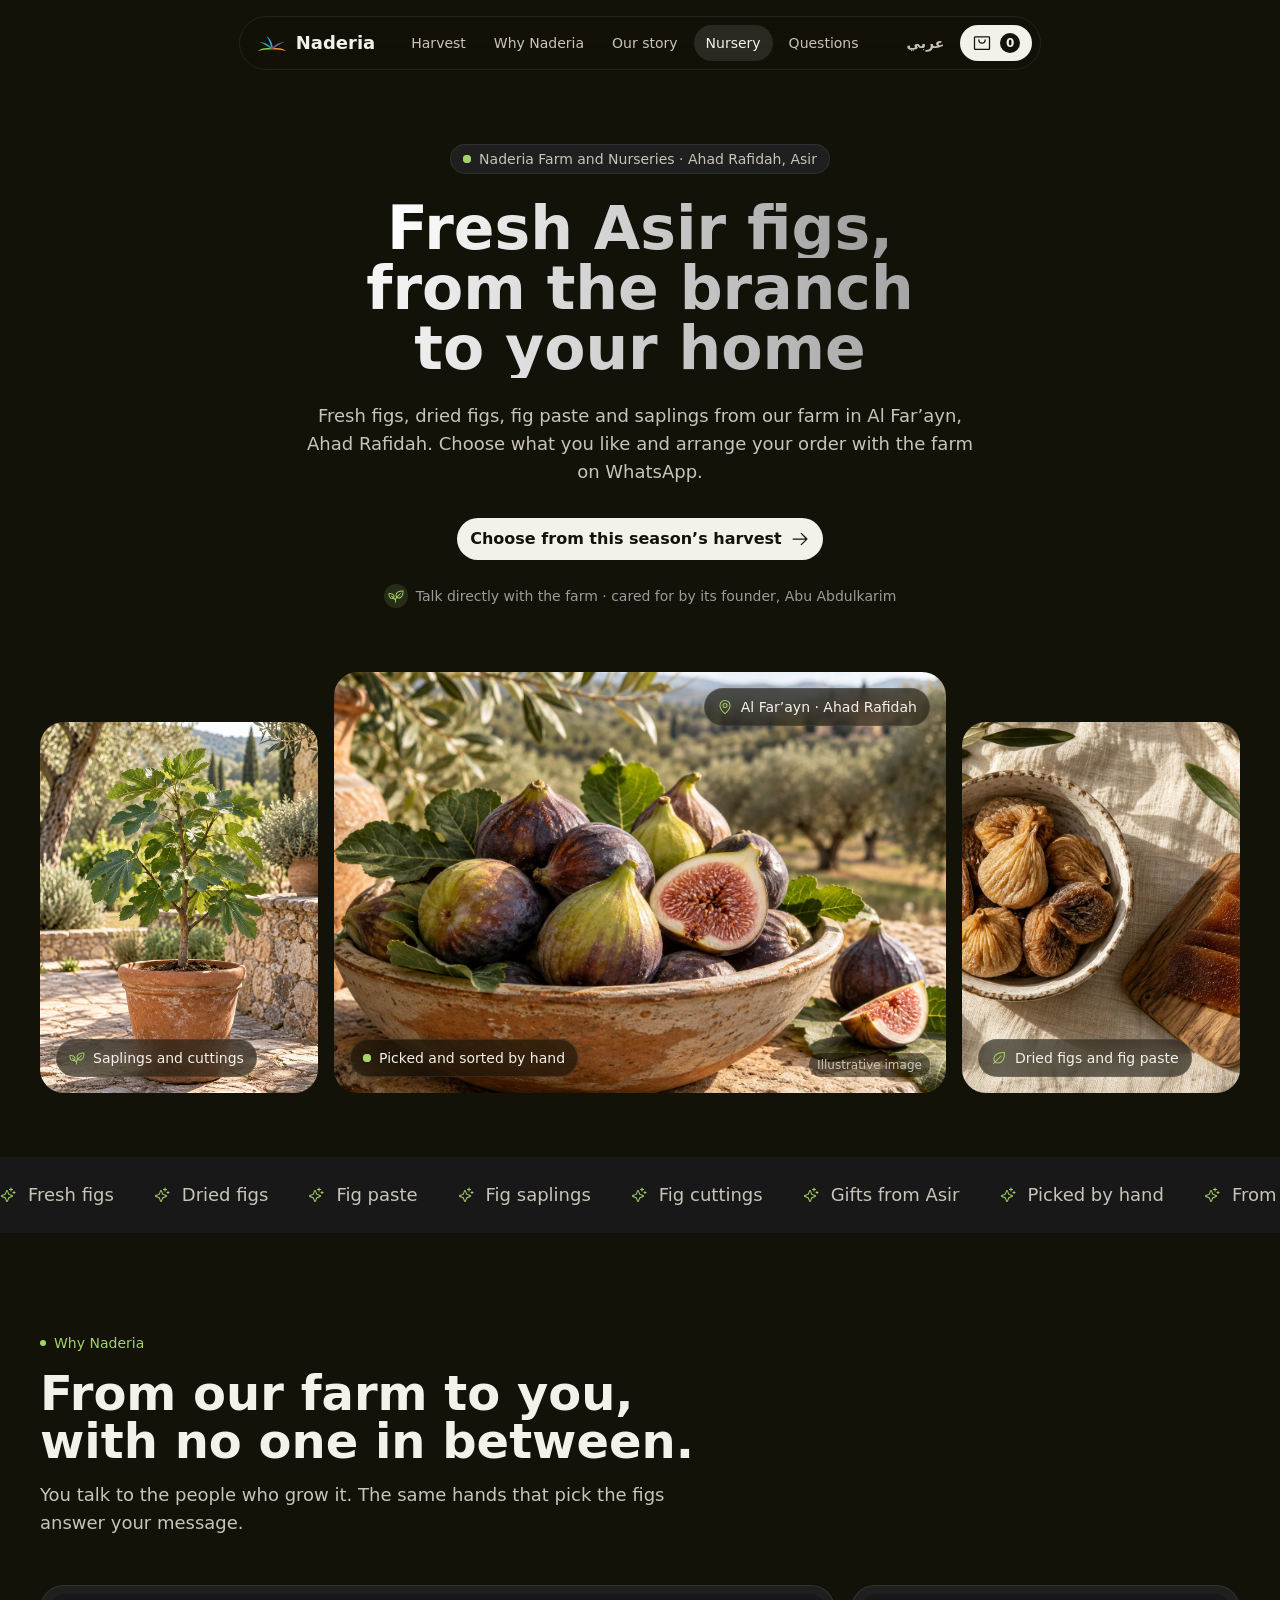
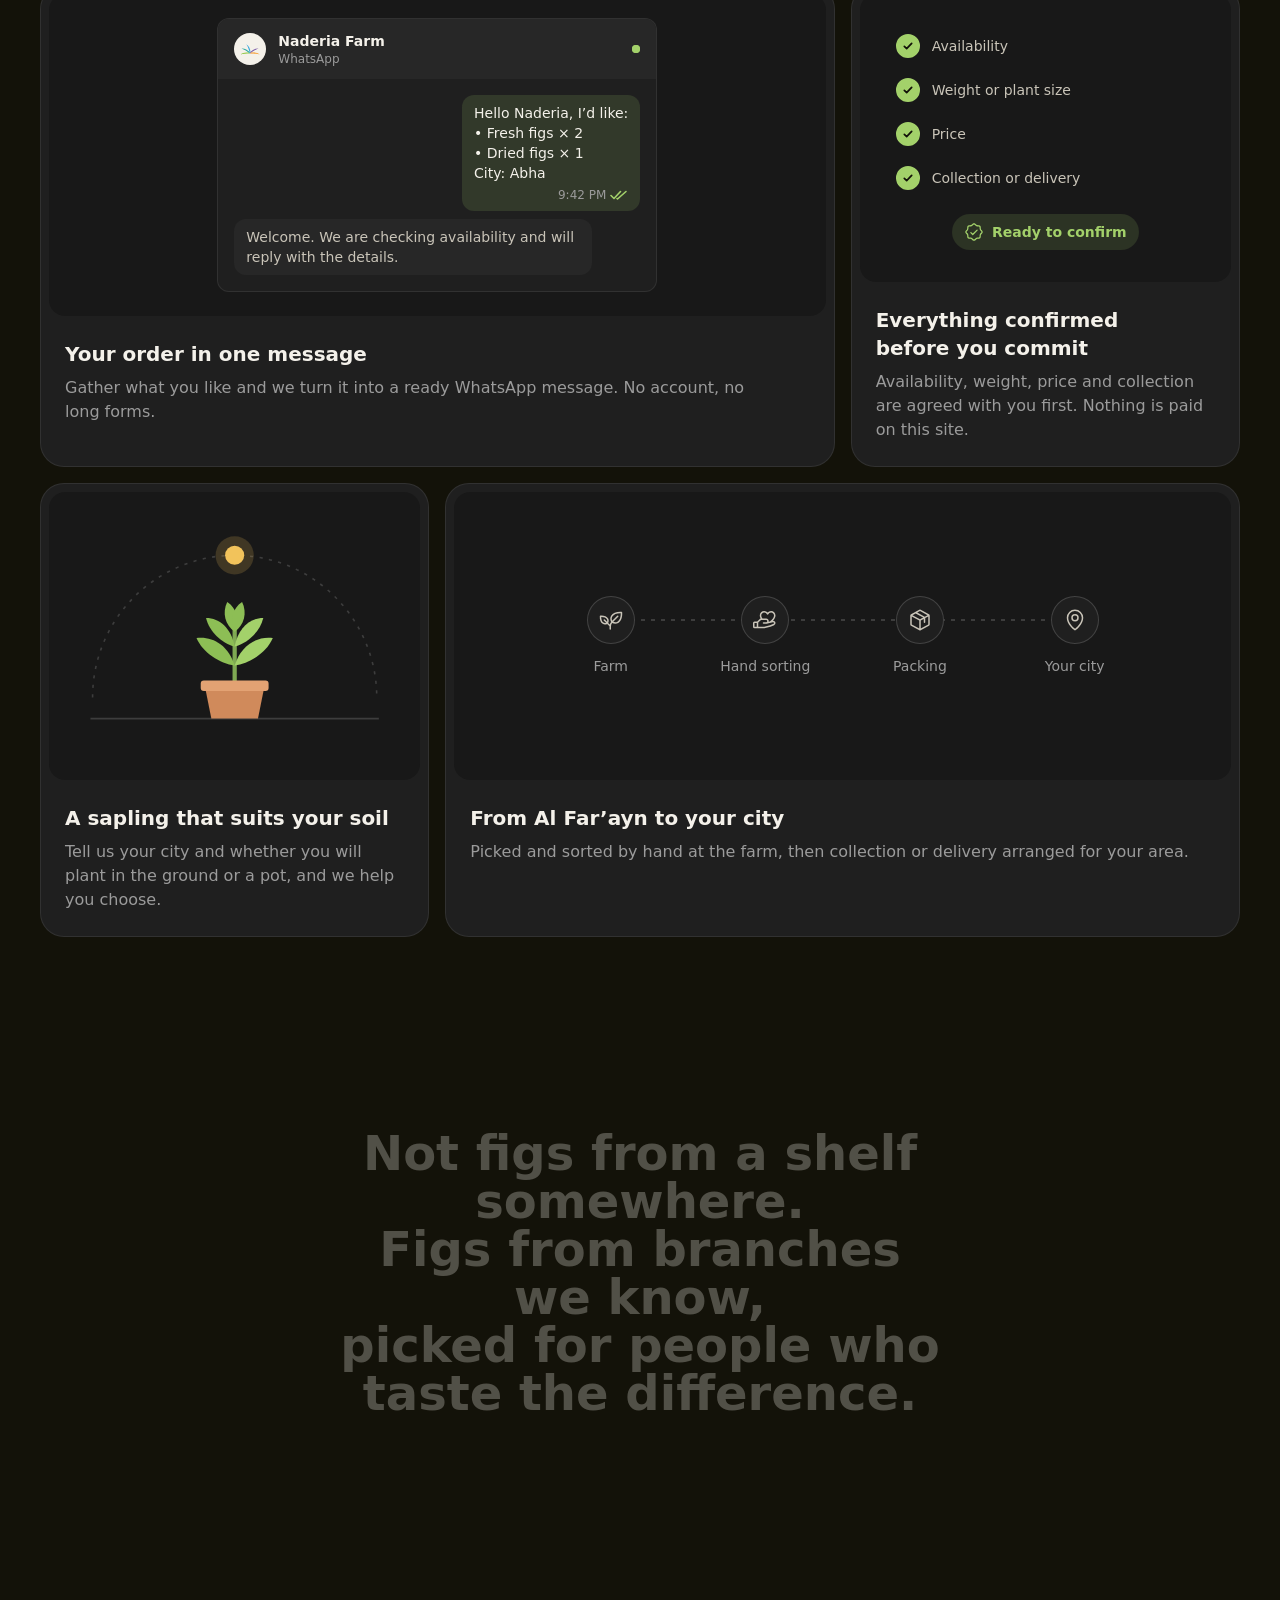
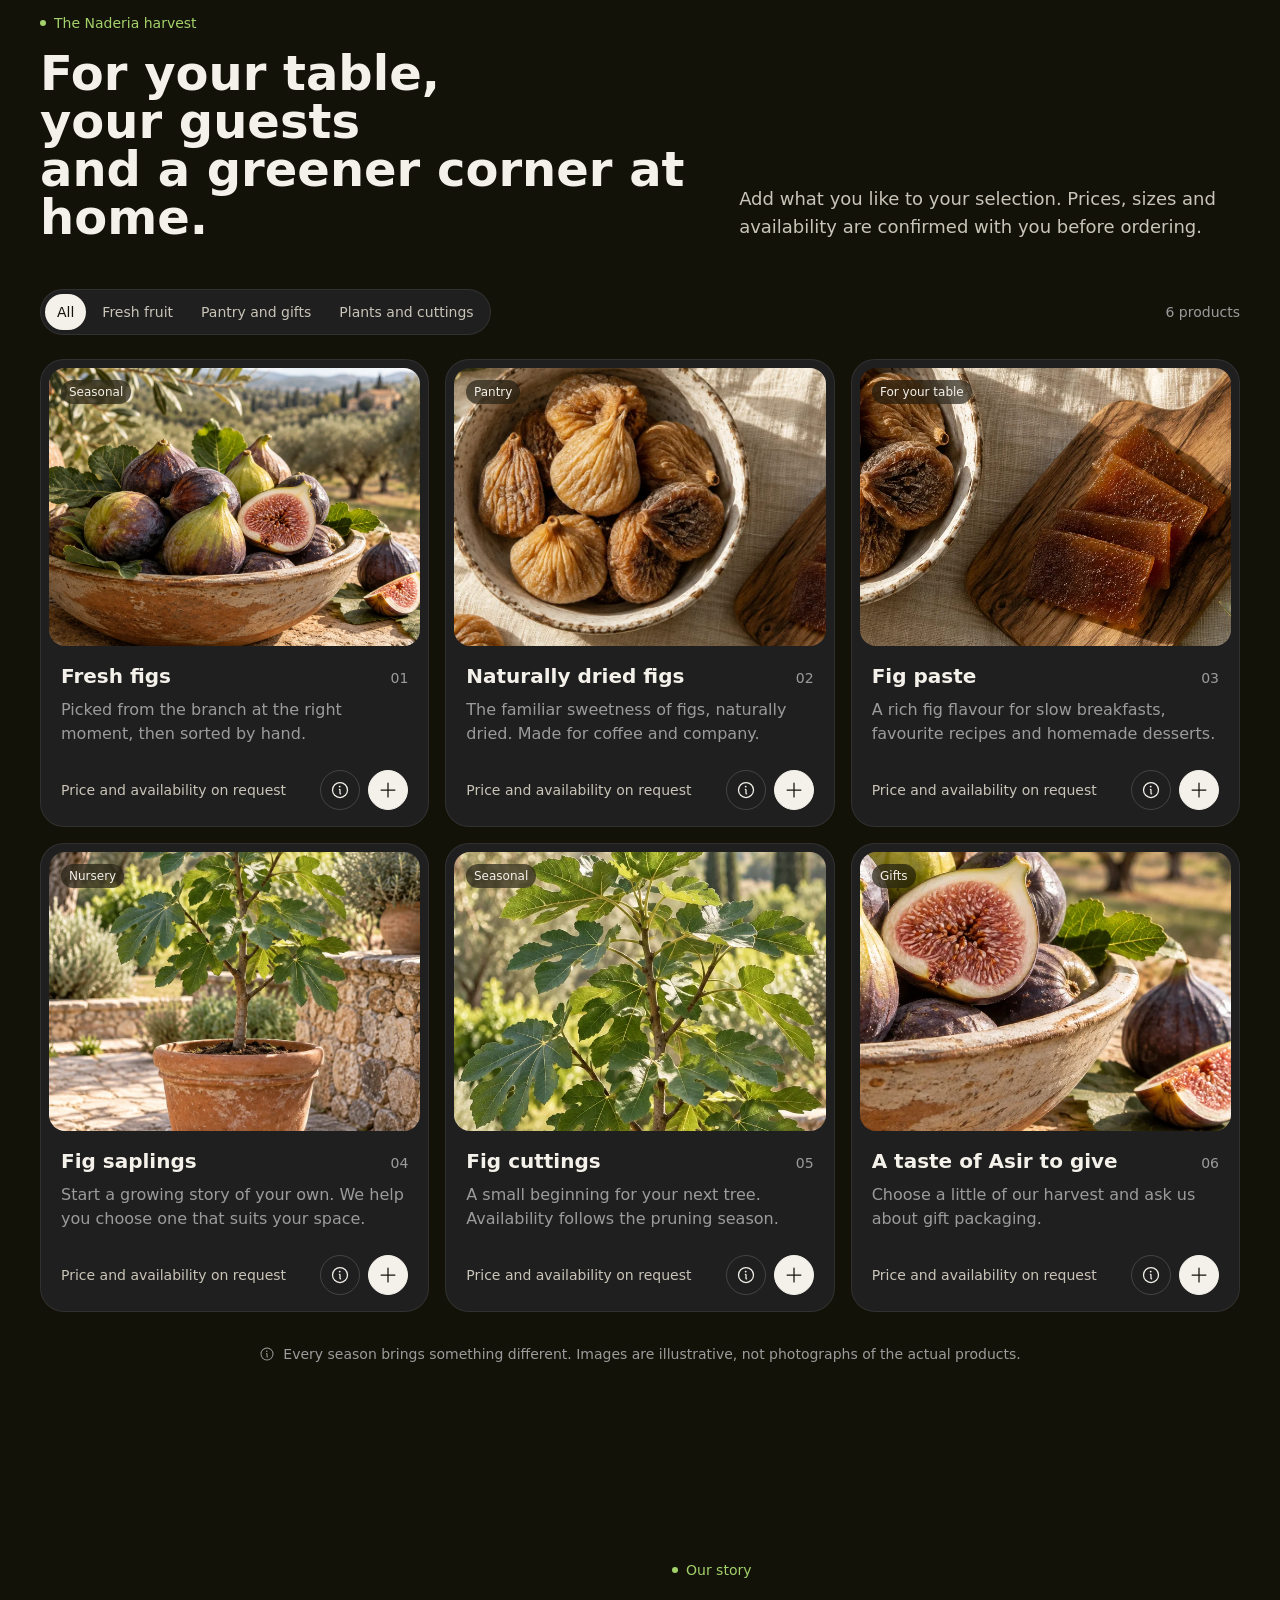
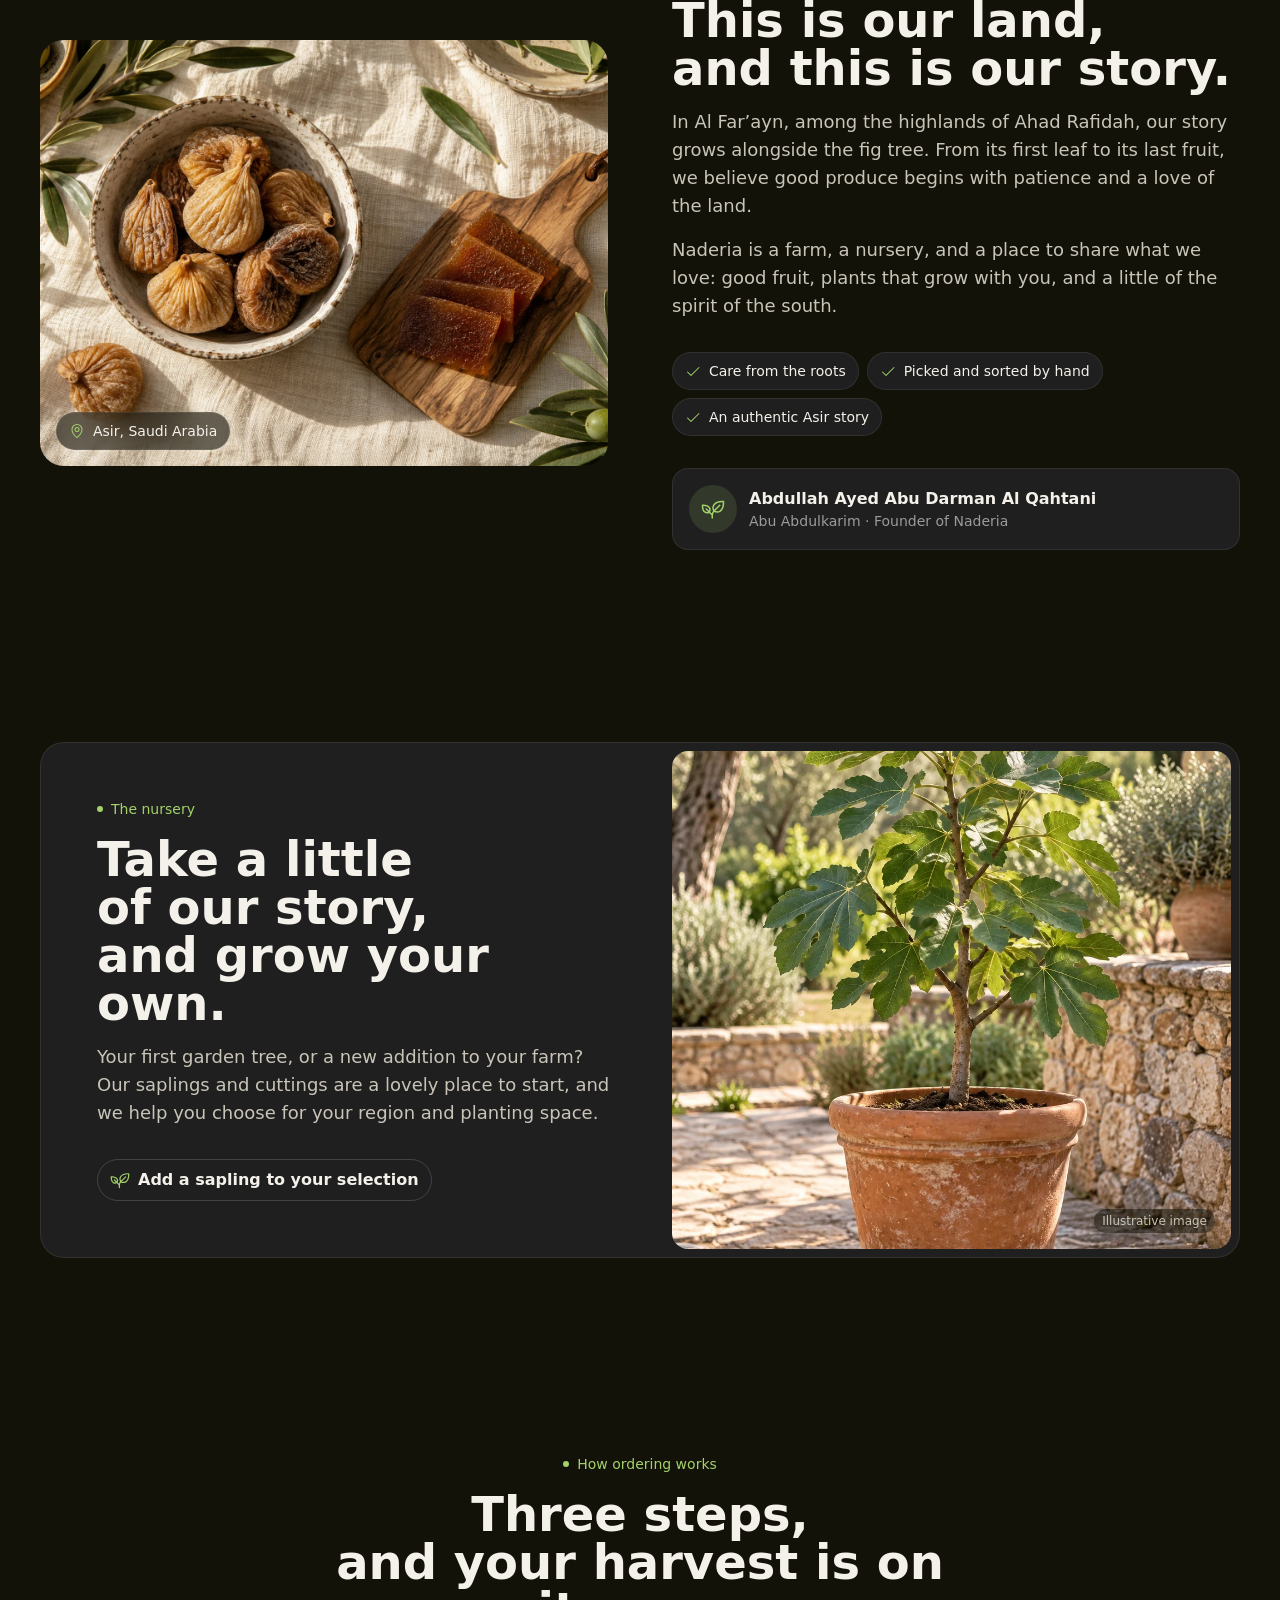
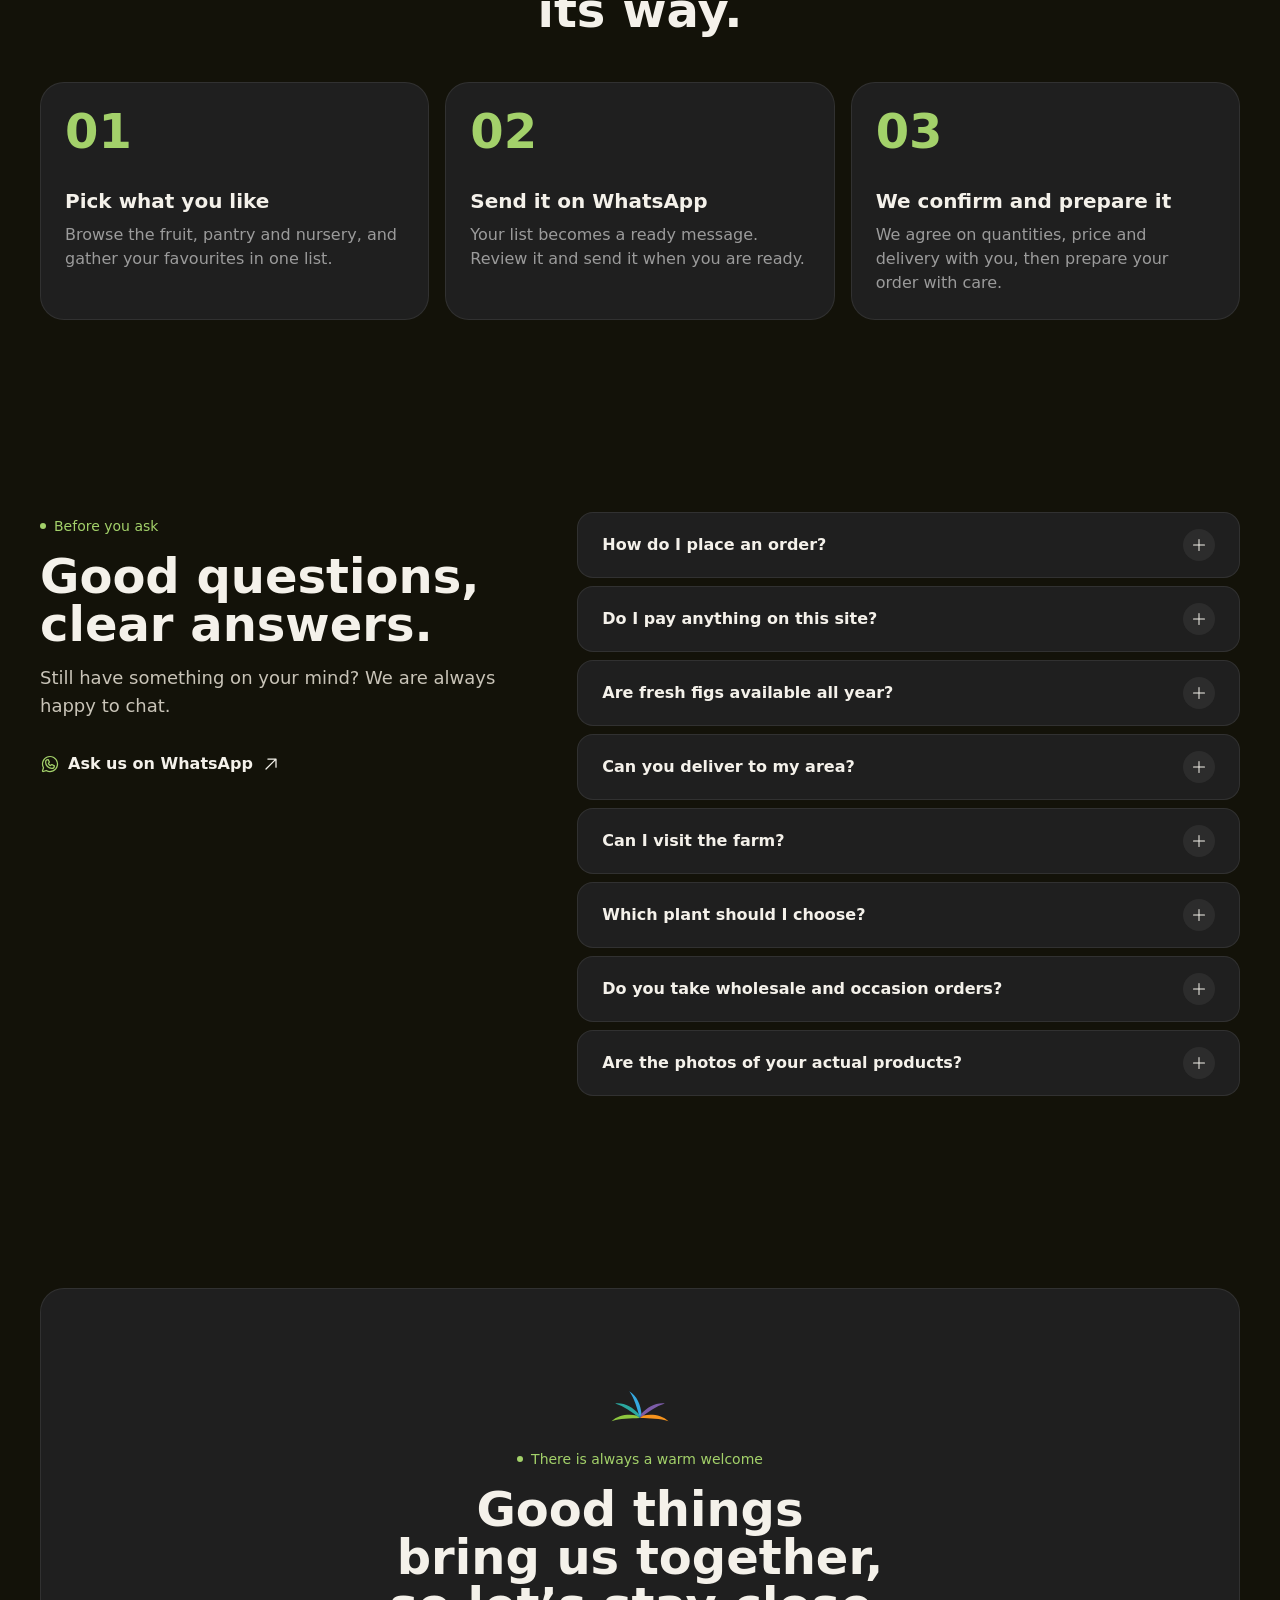
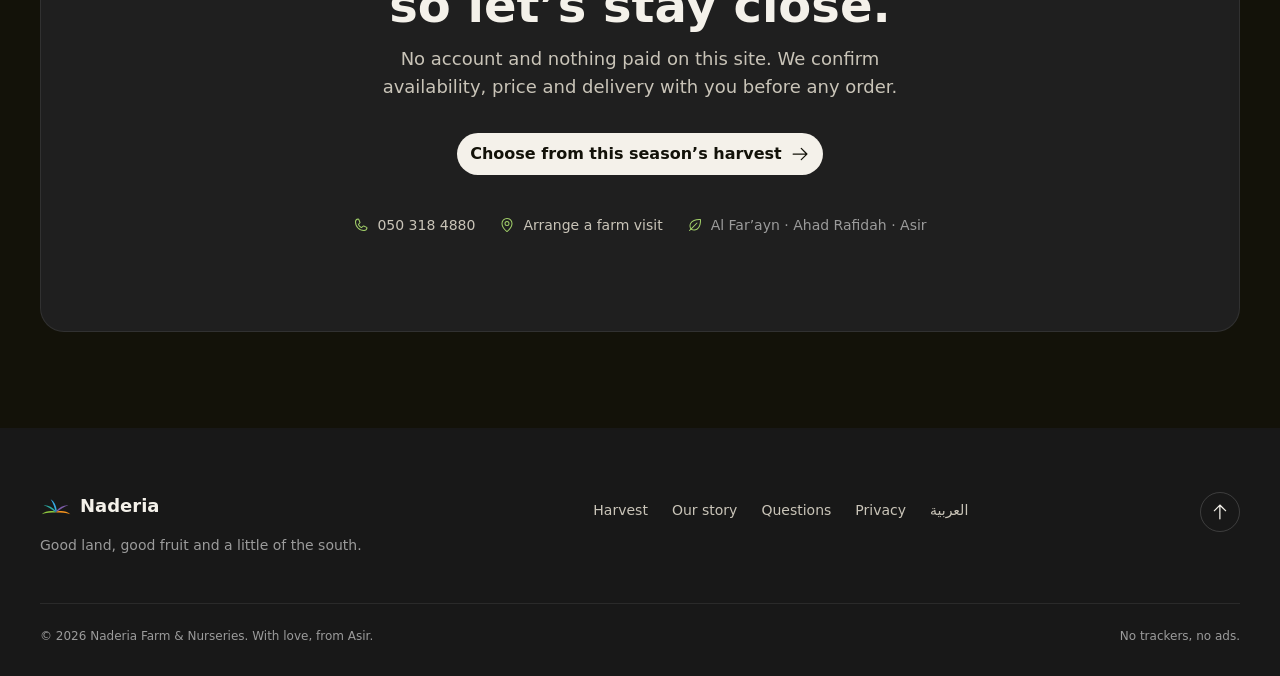
==== commit 24016cfc: "Redesign with dark editorial system and story motion Apply the elayadesign landing-page-design and d" ====
--- a/en/index.html
+++ b/en/index.html
@@ -1,76 +1,158 @@
 <!DOCTYPE html>
-<html lang="en" dir="ltr">
+<html lang="en" dir="ltr" class="no-js">
 <head>
  <meta charset="UTF-8"><meta name="viewport" content="width=device-width, initial-scale=1">
- <meta name="theme-color" content="#193e32"><title>Naderia | The goodness of Asir, brought home</title>
- <meta name="description" content="Discover fresh figs, dried figs, fig paste and nursery plants from Naderia in Ahad Rafidah, Asir. Build your selection and arrange your order with the farm on WhatsApp.">
+ <meta name="theme-color" content="#131209"><meta name="color-scheme" content="dark"><title>Naderia | Fresh Asir figs, from the branch to your home</title>
+ <meta name="description" content="Fresh figs, dried figs, fig paste and saplings from Naderia Farm in Al Far’ayn, Ahad Rafidah, Asir. Choose what you like and arrange your order directly with the farm on WhatsApp.">
  <link rel="canonical" href="https://alnaderia.com/en/">
  <link rel="alternate" hreflang="ar" href="https://alnaderia.com/"><link rel="alternate" hreflang="en" href="https://alnaderia.com/en/"><link rel="alternate" hreflang="x-default" href="https://alnaderia.com/">
  <link rel="icon" href="../favicon.svg" type="image/svg+xml">
- <meta property="og:type" content="website"><meta property="og:title" content="Naderia | The goodness of Asir, brought home"><meta property="og:description" content="Discover fresh figs, dried figs, fig paste and nursery plants from Naderia in Ahad Rafidah, Asir. Build your selection and arrange your order with the farm on WhatsApp."><meta property="og:url" content="https://alnaderia.com/en/"><meta property="og:image" content="https://alnaderia.com/assets/og.png"><meta property="og:locale" content="en_US"><meta name="twitter:card" content="summary_large_image">
- <link rel="preload" href="../assets/fonts/ibm-plex-sans-arabic-400-normal-arabic.woff2" as="font" type="font/woff2" crossorigin>
+ <meta property="og:type" content="website"><meta property="og:title" content="Naderia | Fresh Asir figs, from the branch to your home"><meta property="og:description" content="Fresh figs, dried figs, fig paste and saplings from Naderia Farm in Al Far’ayn, Ahad Rafidah, Asir. Choose what you like and arrange your order directly with the farm on WhatsApp."><meta property="og:url" content="https://alnaderia.com/en/"><meta property="og:image" content="https://alnaderia.com/assets/og.png"><meta property="og:locale" content="en_US"><meta name="twitter:card" content="summary_large_image">
+ <link rel="preload" href="../assets/fonts/ibm-plex-sans-arabic-400-normal-latin.woff2" as="font" type="font/woff2" crossorigin>
+ <link rel="preload" href="../assets/fonts/ibm-plex-sans-arabic-600-normal-latin.woff2" as="font" type="font/woff2" crossorigin>
  <link rel="preload" href="../assets/fig-harvest.webp" as="image" fetchpriority="high">
- <link rel="stylesheet" href="../assets/fonts.css"><link rel="stylesheet" href="../assets/style.css?v=8a24abd961"><link rel="stylesheet" href="../assets/experience.css?v=b4dc9d6bc2">
- <script src="../assets/experience.js?v=a2874c45db" defer></script>
- <script type="application/ld+json">{"@context": "https://schema.org", "@type": "LocalBusiness", "name": "Naderia Farm & Nurseries", "alternateName": "Naderia Farm and Nurseries", "url": "https://alnaderia.com/", "logo": "https://alnaderia.com/assets/logo.png", "telephone": "+966503184880", "address": {"@type": "PostalAddress", "addressCountry": "SA", "addressRegion": "Asir", "addressLocality": "Ahad Rafidah"}, "founder": {"@type": "Person", "name": "عبدالله عايض أبو درمان القحطاني"}, "description": "Discover fresh figs, dried figs, fig paste and nursery plants from Naderia in Ahad Rafidah, Asir. Build your selection and arrange your order with the farm on WhatsApp."}</script>
- <script type="application/ld+json">{"@context": "https://schema.org", "@type": "FAQPage", "mainEntity": [{"@type": "Question", "name": "How do I place an order?", "acceptedAnswer": {"@type": "Answer", "text": "Add your favourite products to your selection, review the quantities, then continue on WhatsApp. We will confirm availability, price, weight or plant size, and delivery details before confirming your order."}}, {"@type": "Question", "name": "Are fresh figs available all year?", "acceptedAnswer": {"@type": "Answer", "text": "Fresh figs are seasonal, and availability depends on ripeness and harvesting. Message us to find out what is currently available, or ask about dried figs and fig paste."}}, {"@type": "Question", "name": "Can you deliver to my area?", "acceptedAnswer": {"@type": "Answer", "text": "Delivery and shipping are arranged according to your location, product and quantity. Include your city in the selection so we can confirm the options and cost."}}, {"@type": "Question", "name": "Can I visit the farm?", "acceptedAnswer": {"@type": "Answer", "text": "You are very welcome. Visits are by prior arrangement; contact us to agree on a time and receive the exact farm location."}}, {"@type": "Question", "name": "Which plant should I choose?", "acceptedAnswer": {"@type": "Answer", "text": "Tell us your region and whether you plan to grow in the ground or a pot. We will help you choose a suitable sapling or cutting and discuss its care when you order."}}, {"@type": "Question", "name": "Do you take wholesale and occasion orders?", "acceptedAnswer": {"@type": "Answer", "text": "Yes. Contact us about shops, occasions and gift orders. Share an approximate quantity and date, and we will confirm what we can provide."}}]}</script>
+ <script>document.documentElement.classList.replace('no-js','js')</script>
+ <link rel="stylesheet" href="../assets/fonts.css?v=3d378b279b"><link rel="stylesheet" href="../assets/style.css?v=630453064f"><link rel="stylesheet" href="../assets/experience.css?v=9665108ed6">
+ <script src="../assets/motion.js?v=74cf0a84dd" defer></script>
+ <script src="../assets/experience.js?v=dbabcf9443" defer></script>
+ <script type="application/ld+json">{"@context": "https://schema.org", "@type": "LocalBusiness", "name": "Naderia Farm & Nurseries", "alternateName": "Naderia Farm and Nurseries", "url": "https://alnaderia.com/", "logo": "https://alnaderia.com/assets/logo.png", "image": "https://alnaderia.com/assets/og.png", "telephone": "+966503184880", "address": {"@type": "PostalAddress", "addressCountry": "SA", "addressRegion": "Asir", "addressLocality": "Ahad Rafidah"}, "founder": {"@type": "Person", "name": "عبدالله عايض أبو درمان القحطاني"}, "description": "Fresh figs, dried figs, fig paste and saplings from Naderia Farm in Al Far’ayn, Ahad Rafidah, Asir. Choose what you like and arrange your order directly with the farm on WhatsApp."}</script>
+ <script type="application/ld+json">{"@context": "https://schema.org", "@type": "FAQPage", "mainEntity": [{"@type": "Question", "name": "How do I place an order?", "acceptedAnswer": {"@type": "Answer", "text": "Add your favourite products to your selection, review the quantities, then continue on WhatsApp. We confirm availability, price, weight or plant size, and delivery details with you before confirming your order."}}, {"@type": "Question", "name": "Do I pay anything on this site?", "acceptedAnswer": {"@type": "Answer", "text": "No. The site takes no payment and needs no account. The farm team confirms the price and order details with you directly on WhatsApp."}}, {"@type": "Question", "name": "Are fresh figs available all year?", "acceptedAnswer": {"@type": "Answer", "text": "Fresh figs are seasonal, and availability depends on ripeness and harvesting. Message us to find out what is available now, or ask about dried figs and fig paste."}}, {"@type": "Question", "name": "Can you deliver to my area?", "acceptedAnswer": {"@type": "Answer", "text": "Delivery and shipping are arranged according to your location, product and quantity. Include your city in the selection so we can confirm the options and cost."}}, {"@type": "Question", "name": "Can I visit the farm?", "acceptedAnswer": {"@type": "Answer", "text": "You are very welcome. Visits are by prior arrangement; contact us to agree on a time and receive the exact farm location."}}, {"@type": "Question", "name": "Which plant should I choose?", "acceptedAnswer": {"@type": "Answer", "text": "Tell us your region and whether you plan to grow in the ground or a pot. We help you choose a suitable sapling or cutting and discuss its care when you order."}}, {"@type": "Question", "name": "Do you take wholesale and occasion orders?", "acceptedAnswer": {"@type": "Answer", "text": "Yes. Contact us about shops, occasions and gift orders. Share an approximate quantity and date, and we confirm what we can provide."}}, {"@type": "Question", "name": "Are the photos of your actual products?", "acceptedAnswer": {"@type": "Answer", "text": "The current photos are illustrative, not photographs of the farm’s products or packaging. Ask us on WhatsApp if you would like to see what is available today."}}]}</script>
 </head>
 <body>
  <a class="skip-link" href="#main">Skip to content</a>
- <div class="announcement"><span><svg class="icon " viewBox="0 0 24 24" fill="none" stroke="currentColor" stroke-width="1.5" stroke-linecap="round" stroke-linejoin="round" aria-hidden="true"><path d="M20 3c-8-1-16 3-16 10a7 7 0 0 0 12 5c4-4 4-10 4-15Z"/><path d="M4 21 15 10"/></svg>From our land, with love… to your home</span><a href="https://wa.me/966503184880?text=Hello%21%20I%20would%20like%20to%20ask%20about%20Naderia%20Farm%20products." target="_blank" rel="noopener">Ask about this season’s harvest <span aria-hidden="true">↗</span></a></div>
- <header class="site-header" id="siteHeader"><div class="container header-inner">
-  <a class="brand" href="#home" aria-label="Naderia Farm & Nurseries"><span class="brand-emblem"><img src="../assets/logo.webp" alt="" width="884" height="735"></span><span class="brand-word"><b>Naderia</b><small>FARM & NURSERIES</small></span></a>
-  <nav class="desktop-nav" aria-label="Main navigation"><a href="#home">Home</a><a href="#products">Our harvest</a><a href="#story">Our story</a><a href="#nursery">The nursery</a><a href="#contact">Visit & connect</a></nav>
-  <div class="header-actions"><a class="lang-switch" href="../" lang="ar">العربية</a><span class="header-divider"></span><button class="basket-button" data-order="" aria-label="Open your selection"><svg class="icon " viewBox="0 0 24 24" fill="none" stroke="currentColor" stroke-width="1.5" stroke-linecap="round" stroke-linejoin="round" aria-hidden="true"><path d="M5 7h14l1 14H4L5 7Z"/><path d="M8 8V6a4 4 0 0 1 8 0v2"/></svg><span class="basket-label">Your selection</span><span class="cart-count" data-cart-count>0</span></button><button class="menu-button" id="menuBtn" aria-controls="mobileNav" aria-expanded="false" aria-label="Open menu"><svg class="icon " viewBox="0 0 24 24" fill="none" stroke="currentColor" stroke-width="1.5" stroke-linecap="round" stroke-linejoin="round" aria-hidden="true"><path d="M4 7h16M4 12h16M4 17h16"/></svg></button></div>
- </div><nav class="mobile-nav" id="mobileNav" aria-label="Mobile navigation" hidden><a href="#home">Home</a><a href="#products">Our harvest</a><a href="#story">Our story</a><a href="#nursery">The nursery</a><a href="#contact">Visit & connect</a></nav></header>
+ <header class="nav" id="siteHeader"><div class="nav-pill" data-appear>
+  <a class="brand" href="#home" aria-label="Naderia Farm & Nurseries"><span class="brand-mark"><img src="../favicon.svg" alt="" width="84" height="52"></span><span class="brand-word">Naderia</span></a>
+  <nav class="nav-links" aria-label="Main navigation"><a href="#products" data-spy="products">Harvest</a><a href="#why" data-spy="why">Why Naderia</a><a href="#story" data-spy="story">Our story</a><a href="#nursery" data-spy="nursery">Nursery</a><a href="#faq" data-spy="faq">Questions</a></nav>
+  <div class="nav-actions"><a class="nav-lang" href="../" lang="ar">عربي</a><button type="button" class="nav-basket" data-order="" aria-label="Open your selection"><svg class="icon " viewBox="0 0 256 256" fill="currentColor" aria-hidden="true"><path d="M216,40H40A16,16,0,0,0,24,56V200a16,16,0,0,0,16,16H216a16,16,0,0,0,16-16V56A16,16,0,0,0,216,40Zm0,160H40V56H216V200ZM176,88a48,48,0,0,1-96,0,8,8,0,0,1,16,0,32,32,0,0,0,64,0,8,8,0,0,1,16,0Z"/></svg><span class="cart-count" data-cart-count>0</span></button><button type="button" class="nav-toggle" id="menuBtn" aria-controls="mobileNav" aria-expanded="false" aria-label="Open menu"><span></span><span></span></button></div>
+ </div></header>
+ <nav class="menu-panel" id="mobileNav" aria-label="Mobile navigation"><div class="menu-links"><a href="#products" style="--i:0">Harvest</a><a href="#why" style="--i:1">Why Naderia</a><a href="#story" style="--i:2">Our story</a><a href="#nursery" style="--i:3">Nursery</a><a href="#faq" style="--i:4">Questions</a><a href="#contact" style="--i:5">Contact</a></div><div class="menu-foot" style="--i:6"><a class="btn btn-primary" href="#products">Choose from this season’s harvest<svg class="icon dir-arrow" viewBox="0 0 256 256" fill="currentColor" aria-hidden="true"><path d="M224,128a8,8,0,0,1-8,8H59.31l58.35,58.34a8,8,0,0,1-11.32,11.32l-72-72a8,8,0,0,1,0-11.32l72-72a8,8,0,0,1,11.32,11.32L59.31,120H216A8,8,0,0,1,224,128Z"/></svg></a><a class="menu-lang" href="../" lang="ar">العربية</a></div></nav>
  <main id="main">
-  <section class="hero container" id="home" aria-labelledby="heroTitle">
-   <div class="hero-copy"><div class="eyebrow"><span></span>GOOD LAND. RARE GOODNESS.</div>
-    <h1 id="heroTitle">Rooted in Asir.<br>Made for <em>your home.</em></h1>
-    <p class="hero-description">The best things grow with care. From sun-ripened figs to a tree of your own, discover a little of the warmth, generosity and goodness of our southern home.</p>
-    <div class="hero-actions"><a class="button button-primary" href="#products">Explore our harvest<svg class="icon direction-arrow" viewBox="0 0 24 24" fill="none" stroke="currentColor" stroke-width="1.5" stroke-linecap="round" stroke-linejoin="round" aria-hidden="true"><path d="M19 12H5m6-6-6 6 6 6"/></svg></a><a class="text-link" href="#story">Meet Naderia<span class="round-arrow">↗</span></a></div>
-    <div class="hero-origin"><svg class="icon " viewBox="0 0 24 24" fill="none" stroke="currentColor" stroke-width="1.5" stroke-linecap="round" stroke-linejoin="round" aria-hidden="true"><path d="M20 10c0 6-8 12-8 12S4 16 4 10a8 8 0 1 1 16 0Z"/><circle cx="12" cy="10" r="2.5"/></svg><span>Al-Far’ayn, Ahad Rafidah<small>In the Asir highlands, Saudi Arabia</small></span><span class="origin-line"></span><span class="origin-note">Grown with love.<br>Picked with care.</span></div>
+  <section class="hero" id="home" aria-labelledby="heroTitle">
+   <div class="container hero-copy">
+    <p class="badge" data-appear><span class="live-dot"></span>Naderia Farm and Nurseries · Ahad Rafidah, Asir</p>
+    <h1 id="heroTitle" class="hero-title"><span class="line" data-appear>Fresh Asir figs,</span> <span class="line" data-appear>from the branch to your home</span></h1>
+    <p class="hero-sub" data-appear>Fresh figs, dried figs, fig paste and saplings from our farm in Al Far’ayn, Ahad Rafidah. Choose what you like and arrange your order with the farm on WhatsApp.</p>
+    <div class="hero-cta" data-appear><a class="btn btn-primary" href="#products">Choose from this season’s harvest<svg class="icon dir-arrow" viewBox="0 0 256 256" fill="currentColor" aria-hidden="true"><path d="M224,128a8,8,0,0,1-8,8H59.31l58.35,58.34a8,8,0,0,1-11.32,11.32l-72-72a8,8,0,0,1,0-11.32l72-72a8,8,0,0,1,11.32,11.32L59.31,120H216A8,8,0,0,1,224,128Z"/></svg></a></div>
+    <p class="hero-proof" data-appear><span class="proof-mark"><svg class="icon " viewBox="0 0 256 256" fill="currentColor" aria-hidden="true"><path d="M247.63,47.89a8,8,0,0,0-7.52-7.52c-51.76-3-93.32,12.74-111.18,42.22-11.8,19.49-11.78,43.16-.16,65.74a71.34,71.34,0,0,0-14.17,27L98.33,159c7.82-16.33,7.52-33.35-1-47.49-13.2-21.79-43.67-33.47-81.5-31.25a8,8,0,0,0-7.52,7.52c-2.23,37.83,9.46,68.3,31.25,81.5A45.82,45.82,0,0,0,63.44,176,54.58,54.58,0,0,0,87,170.33l25,25V224a8,8,0,0,0,16,0V194.51a55.61,55.61,0,0,1,12.27-35,73.91,73.91,0,0,0,33.31,8.4,60.9,60.9,0,0,0,31.83-8.86C234.89,141.21,250.67,99.65,247.63,47.89ZM47.81,155.6C32.47,146.31,23.79,124.32,24,96c28.32-.24,50.31,8.47,59.6,23.81,4.85,8,5.64,17.33,2.46,26.94L61.65,122.34a8,8,0,0,0-11.31,11.31l24.41,24.41C65.14,161.24,55.82,160.45,47.81,155.6Zm149.31-10.22c-13.4,8.11-29.15,8.73-45.15,2l53.69-53.7a8,8,0,0,0-11.31-11.31L140.65,136c-6.76-16-6.15-31.76,2-45.15,13.94-23,47-35.82,89.33-34.83C232.94,98.34,220.14,131.44,197.12,145.38Z"/></svg></span><span>Talk directly with the farm · cared for by its founder, Abu Abdulkarim</span></p>
    </div>
-   <div class="hero-art"><div class="hero-image-frame"><img class="hero-image" src="../assets/fig-harvest.webp" alt="Illustrative photograph of ripe figs in a handmade bowl among fig leaves" width="1536" height="1024" fetchpriority="high"><div class="image-gradient"></div><span class="photo-label">Illustrative image</span><div class="photo-caption"><span>FRESH FROM NATURE</span><p>Goodness grows here.</p></div></div>
-    <div class="harvest-seal"><span>FROM ASIR</span><svg class="icon " viewBox="0 0 24 24" fill="none" stroke="currentColor" stroke-width="1.5" stroke-linecap="round" stroke-linejoin="round" aria-hidden="true"><path d="M12 22V12M12 15C2 15 2 8 2 6c7 0 10 3 10 9ZM12 12c0-7 4-10 10-10 0 7-4 10-10 10Z"/></svg><span>WITH LOVE & CARE</span></div>
-    <div class="harvest-note"><svg class="icon " viewBox="0 0 24 24" fill="none" stroke="currentColor" stroke-width="1.5" stroke-linecap="round" stroke-linejoin="round" aria-hidden="true"><path d="M20 3c-8-1-16 3-16 10a7 7 0 0 0 12 5c4-4 4-10 4-15Z"/><path d="M4 21 15 10"/></svg><div><b>At nature’s pace</b><span>Good things are worth waiting for.</span></div><span class="note-star">✳</span></div>
+   <div class="container hero-stage">
+    <figure class="hero-card hero-side ph-wrap" style="--d:.5s"><img class="ph" src="../assets/fig-nursery.webp" alt="Illustrative photograph of a fig sapling in a terracotta pot" width="1024" height="1536" decoding="async"><figcaption class="chip"><svg class="icon " viewBox="0 0 256 256" fill="currentColor" aria-hidden="true"><path d="M247.63,47.89a8,8,0,0,0-7.52-7.52c-51.76-3-93.32,12.74-111.18,42.22-11.8,19.49-11.78,43.16-.16,65.74a71.34,71.34,0,0,0-14.17,27L98.33,159c7.82-16.33,7.52-33.35-1-47.49-13.2-21.79-43.67-33.47-81.5-31.25a8,8,0,0,0-7.52,7.52c-2.23,37.83,9.46,68.3,31.25,81.5A45.82,45.82,0,0,0,63.44,176,54.58,54.58,0,0,0,87,170.33l25,25V224a8,8,0,0,0,16,0V194.51a55.61,55.61,0,0,1,12.27-35,73.91,73.91,0,0,0,33.31,8.4,60.9,60.9,0,0,0,31.83-8.86C234.89,141.21,250.67,99.65,247.63,47.89ZM47.81,155.6C32.47,146.31,23.79,124.32,24,96c28.32-.24,50.31,8.47,59.6,23.81,4.85,8,5.64,17.33,2.46,26.94L61.65,122.34a8,8,0,0,0-11.31,11.31l24.41,24.41C65.14,161.24,55.82,160.45,47.81,155.6Zm149.31-10.22c-13.4,8.11-29.15,8.73-45.15,2l53.69-53.7a8,8,0,0,0-11.31-11.31L140.65,136c-6.76-16-6.15-31.76,2-45.15,13.94-23,47-35.82,89.33-34.83C232.94,98.34,220.14,131.44,197.12,145.38Z"/></svg>Saplings and cuttings</figcaption></figure>
+    <figure class="hero-card hero-main ph-wrap" style="--d:.42s"><img class="ph" src="../assets/fig-harvest.webp" alt="Illustrative photograph of ripe figs in a handmade bowl among fig leaves" width="1536" height="1024" fetchpriority="high" decoding="async">
+     <figcaption class="chip chip-float chip-a"><span class="live-dot"></span>Picked and sorted by hand</figcaption>
+     <span class="chip chip-float chip-b"><svg class="icon " viewBox="0 0 256 256" fill="currentColor" aria-hidden="true"><path d="M128,64a40,40,0,1,0,40,40A40,40,0,0,0,128,64Zm0,64a24,24,0,1,1,24-24A24,24,0,0,1,128,128Zm0-112a88.1,88.1,0,0,0-88,88c0,31.4,14.51,64.68,42,96.25a254.19,254.19,0,0,0,41.45,38.3,8,8,0,0,0,9.18,0A254.19,254.19,0,0,0,174,200.25c27.45-31.57,42-64.85,42-96.25A88.1,88.1,0,0,0,128,16Zm0,206c-16.53-13-72-60.75-72-118a72,72,0,0,1,144,0C200,161.23,144.53,209,128,222Z"/></svg>Al Far’ayn · Ahad Rafidah</span>
+     <span class="photo-note">Illustrative image</span></figure>
+    <figure class="hero-card hero-side ph-wrap" style="--d:.58s"><img class="ph" src="../assets/fig-pantry.webp" alt="Illustrative photograph of dried figs and fig paste on a wooden board" width="1536" height="1024" decoding="async"><figcaption class="chip"><svg class="icon " viewBox="0 0 256 256" fill="currentColor" aria-hidden="true"><path d="M223.45,40.07a8,8,0,0,0-7.52-7.52C139.8,28.08,78.82,51,52.82,94a87.09,87.09,0,0,0-12.76,49c.57,15.92,5.21,32,13.79,47.85l-19.51,19.5a8,8,0,0,0,11.32,11.32l19.5-19.51C81,210.73,97.09,215.37,113,215.94q1.67.06,3.33.06A86.93,86.93,0,0,0,162,203.18C205,177.18,227.93,116.21,223.45,40.07ZM153.75,189.5c-22.75,13.78-49.68,14-76.71.77l88.63-88.62a8,8,0,0,0-11.32-11.32L65.73,179c-13.19-27-13-54,.77-76.71,22.09-36.47,74.6-56.44,141.31-54.06C210.2,114.89,190.22,167.41,153.75,189.5Z"/></svg>Dried figs and fig paste</figcaption></figure>
    </div>
   </section>
-  <div class="trust-strip"><div class="container trust-grid"><div><svg class="icon " viewBox="0 0 24 24" fill="none" stroke="currentColor" stroke-width="1.5" stroke-linecap="round" stroke-linejoin="round" aria-hidden="true"><path d="M20 3c-8-1-16 3-16 10a7 7 0 0 0 12 5c4-4 4-10 4-15Z"/><path d="M4 21 15 10"/></svg><span><b>Nature’s own goodness</b><small>Simple. Honest. Delicious.</small></span></div><div><svg class="icon " viewBox="0 0 24 24" fill="none" stroke="currentColor" stroke-width="1.5" stroke-linecap="round" stroke-linejoin="round" aria-hidden="true"><path d="m2 15 4-3 5 1a2 2 0 0 1 0 4H8m5-1 5-4a2 2 0 0 1 3 3l-7 6H7l-5-3"/><path d="M12 9V3m-3 3 3 3 3-3"/></svg><span><b>Hand-picked with care</b><small>Attention in every fruit</small></span></div><div><svg class="icon " viewBox="0 0 24 24" fill="none" stroke="currentColor" stroke-width="1.5" stroke-linecap="round" stroke-linejoin="round" aria-hidden="true"><path d="M3 8h18v4H3zM5 12v9h14v-9M12 8v13"/><path d="M12 8C4 9 5 1 9 3c2 1 3 5 3 5Zm0 0c8 1 7-7 3-5-2 1-3 5-3 5Z"/></svg><span><b>Thoughtfully packaged</b><small>The little details matter</small></span></div><div><svg class="icon " viewBox="0 0 24 24" fill="none" stroke="currentColor" stroke-width="1.5" stroke-linecap="round" stroke-linejoin="round" aria-hidden="true"><path d="M20 10c0 6-8 12-8 12S4 16 4 10a8 8 0 1 1 16 0Z"/><circle cx="12" cy="10" r="2.5"/></svg><span><b>From the Asir highlands</b><small>Ahad Rafidah · Al-Far’ayn</small></span></div></div></div>
-  <section class="products section container" id="products" aria-labelledby="productsTitle">
-   <div class="section-heading"><div><div class="eyebrow">THE GOOD THINGS WE GROW</div><h2 id="productsTitle">A little goodness.<br><em>A lot to discover.</em></h2></div><p>For your table, for someone special,<br>or for a greener corner of your home.</p></div>
-   <div class="catalog-toolbar"><div class="product-filters" role="group" aria-label="Filter products"><button type="button" class="filter-btn active" data-filter="all" aria-pressed="true">All the goodness</button><button type="button" class="filter-btn" data-filter="fruit" aria-pressed="false">Fresh harvest</button><button type="button" class="filter-btn" data-filter="pantry" aria-pressed="false">Pantry & gifts</button><button type="button" class="filter-btn" data-filter="plants" aria-pressed="false">Plants & cuttings</button></div><span id="productCount" class="product-count" role="status" aria-live="polite">6 selections</span></div>
-   <div class="product-grid"><article class="product-card reveal product-fresh" data-product-category="fruit">
-    <div class="product-visual"><img src="../assets/fig-harvest.webp" alt="Illustrative image: Fresh figs" width="720" height="560" loading="lazy" decoding="async"><span class="product-tag">Seasonal harvest</span><button class="product-peek" data-details="fresh" aria-label="Details: Fresh figs"><svg class="icon " viewBox="0 0 24 24" fill="none" stroke="currentColor" stroke-width="1.5" stroke-linecap="round" stroke-linejoin="round" aria-hidden="true"><path d="M12 5v14M5 12h14"/></svg></button></div>
-    <div class="product-copy"><div class="product-title"><h3>Fresh figs</h3><span>01</span></div><p>From the branch, at just the right moment. Carefully picked and sorted by hand.</p><div class="product-bottom"><span>Ask for price & availability</span><button class="product-add" data-order="fresh" aria-label="Add Fresh figs to your selection"><svg class="icon " viewBox="0 0 24 24" fill="none" stroke="currentColor" stroke-width="1.5" stroke-linecap="round" stroke-linejoin="round" aria-hidden="true"><path d="M12 5v14M5 12h14"/></svg></button></div></div>
-  </article><article class="product-card reveal product-dried" data-product-category="pantry">
-    <div class="product-visual"><img src="../assets/fig-pantry.webp" alt="Illustrative image: Naturally dried figs" width="720" height="560" loading="lazy" decoding="async"><span class="product-tag">From the pantry</span><button class="product-peek" data-details="dried" aria-label="Details: Naturally dried figs"><svg class="icon " viewBox="0 0 24 24" fill="none" stroke="currentColor" stroke-width="1.5" stroke-linecap="round" stroke-linejoin="round" aria-hidden="true"><path d="M12 5v14M5 12h14"/></svg></button></div>
-    <div class="product-copy"><div class="product-title"><h3>Naturally dried figs</h3><span>02</span></div><p>The familiar sweetness of figs, naturally preserved. Made for coffee and company.</p><div class="product-bottom"><span>Ask for price & availability</span><button class="product-add" data-order="dried" aria-label="Add Naturally dried figs to your selection"><svg class="icon " viewBox="0 0 24 24" fill="none" stroke="currentColor" stroke-width="1.5" stroke-linecap="round" stroke-linejoin="round" aria-hidden="true"><path d="M12 5v14M5 12h14"/></svg></button></div></div>
-  </article><article class="product-card reveal product-paste" data-product-category="pantry">
-    <div class="product-visual"><img src="../assets/fig-pantry.webp" alt="Illustrative image: Fig paste" width="720" height="560" loading="lazy" decoding="async"><span class="product-tag">A little indulgence</span><button class="product-peek" data-details="paste" aria-label="Details: Fig paste"><svg class="icon " viewBox="0 0 24 24" fill="none" stroke="currentColor" stroke-width="1.5" stroke-linecap="round" stroke-linejoin="round" aria-hidden="true"><path d="M12 5v14M5 12h14"/></svg></button></div>
-    <div class="product-copy"><div class="product-title"><h3>Fig paste</h3><span>03</span></div><p>A rich fig flavour for slow breakfasts, favourite recipes and homemade desserts.</p><div class="product-bottom"><span>Ask for price & availability</span><button class="product-add" data-order="paste" aria-label="Add Fig paste to your selection"><svg class="icon " viewBox="0 0 24 24" fill="none" stroke="currentColor" stroke-width="1.5" stroke-linecap="round" stroke-linejoin="round" aria-hidden="true"><path d="M12 5v14M5 12h14"/></svg></button></div></div>
-  </article><article class="product-card reveal product-seedling" data-product-category="plants">
-    <div class="product-visual"><img src="../assets/fig-nursery.webp" alt="Illustrative image: Fig saplings" width="720" height="560" loading="lazy" decoding="async"><span class="product-tag">Grow your own</span><button class="product-peek" data-details="seedling" aria-label="Details: Fig saplings"><svg class="icon " viewBox="0 0 24 24" fill="none" stroke="currentColor" stroke-width="1.5" stroke-linecap="round" stroke-linejoin="round" aria-hidden="true"><path d="M12 5v14M5 12h14"/></svg></button></div>
-    <div class="product-copy"><div class="product-title"><h3>Fig saplings</h3><span>04</span></div><p>Start a growing story of your own. We will help you choose a suitable sapling.</p><div class="product-bottom"><span>Ask for price & availability</span><button class="product-add" data-order="seedling" aria-label="Add Fig saplings to your selection"><svg class="icon " viewBox="0 0 24 24" fill="none" stroke="currentColor" stroke-width="1.5" stroke-linecap="round" stroke-linejoin="round" aria-hidden="true"><path d="M12 5v14M5 12h14"/></svg></button></div></div>
-  </article><article class="product-card reveal product-cuttings" data-product-category="plants">
-    <div class="product-visual"><img src="../assets/fig-nursery.webp" alt="Illustrative image: Fig cuttings" width="720" height="560" loading="lazy" decoding="async"><span class="product-tag">Seasonal selection</span><button class="product-peek" data-details="cuttings" aria-label="Details: Fig cuttings"><svg class="icon " viewBox="0 0 24 24" fill="none" stroke="currentColor" stroke-width="1.5" stroke-linecap="round" stroke-linejoin="round" aria-hidden="true"><path d="M12 5v14M5 12h14"/></svg></button></div>
-    <div class="product-copy"><div class="product-title"><h3>Fig cuttings</h3><span>05</span></div><p>A small beginning for your next tree. Availability follows the pruning season.</p><div class="product-bottom"><span>Ask for price & availability</span><button class="product-add" data-order="cuttings" aria-label="Add Fig cuttings to your selection"><svg class="icon " viewBox="0 0 24 24" fill="none" stroke="currentColor" stroke-width="1.5" stroke-linecap="round" stroke-linejoin="round" aria-hidden="true"><path d="M12 5v14M5 12h14"/></svg></button></div></div>
-  </article><article class="product-card reveal product-gift" data-product-category="pantry">
-    <div class="product-visual"><img src="../assets/fig-harvest.webp" alt="Illustrative image: A taste of Asir to give" width="720" height="560" loading="lazy" decoding="async"><span class="product-tag">Gift enquiry</span><button class="product-peek" data-details="gift" aria-label="Details: A taste of Asir to give"><svg class="icon " viewBox="0 0 24 24" fill="none" stroke="currentColor" stroke-width="1.5" stroke-linecap="round" stroke-linejoin="round" aria-hidden="true"><path d="M12 5v14M5 12h14"/></svg></button></div>
-    <div class="product-copy"><div class="product-title"><h3>A taste of Asir to give</h3><span>06</span></div><p>Choose a little of our harvest and ask us about thoughtful gift packaging.</p><div class="product-bottom"><span>Ask for price & availability</span><button class="product-add" data-order="gift" aria-label="Add A taste of Asir to give to your selection"><svg class="icon " viewBox="0 0 24 24" fill="none" stroke="currentColor" stroke-width="1.5" stroke-linecap="round" stroke-linejoin="round" aria-hidden="true"><path d="M12 5v14M5 12h14"/></svg></button></div></div>
+  <section class="ticker" aria-label="What Naderia grows"><div class="ticker-track"><ul class="ticker-set"><li><svg class="icon " viewBox="0 0 256 256" fill="currentColor" aria-hidden="true"><path d="M197.58,129.06,146,110l-19-51.62a15.92,15.92,0,0,0-29.88,0L78,110l-51.62,19a15.92,15.92,0,0,0,0,29.88L78,178l19,51.62a15.92,15.92,0,0,0,29.88,0L146,178l51.62-19a15.92,15.92,0,0,0,0-29.88ZM137,164.22a8,8,0,0,0-4.74,4.74L112,223.85,91.78,169A8,8,0,0,0,87,164.22L32.15,144,87,123.78A8,8,0,0,0,91.78,119L112,64.15,132.22,119a8,8,0,0,0,4.74,4.74L191.85,144ZM144,40a8,8,0,0,1,8-8h16V16a8,8,0,0,1,16,0V32h16a8,8,0,0,1,0,16H184V64a8,8,0,0,1-16,0V48H152A8,8,0,0,1,144,40ZM248,88a8,8,0,0,1-8,8h-8v8a8,8,0,0,1-16,0V96h-8a8,8,0,0,1,0-16h8V72a8,8,0,0,1,16,0v8h8A8,8,0,0,1,248,88Z"/></svg><span>Fresh figs</span></li><li><svg class="icon " viewBox="0 0 256 256" fill="currentColor" aria-hidden="true"><path d="M197.58,129.06,146,110l-19-51.62a15.92,15.92,0,0,0-29.88,0L78,110l-51.62,19a15.92,15.92,0,0,0,0,29.88L78,178l19,51.62a15.92,15.92,0,0,0,29.88,0L146,178l51.62-19a15.92,15.92,0,0,0,0-29.88ZM137,164.22a8,8,0,0,0-4.74,4.74L112,223.85,91.78,169A8,8,0,0,0,87,164.22L32.15,144,87,123.78A8,8,0,0,0,91.78,119L112,64.15,132.22,119a8,8,0,0,0,4.74,4.74L191.85,144ZM144,40a8,8,0,0,1,8-8h16V16a8,8,0,0,1,16,0V32h16a8,8,0,0,1,0,16H184V64a8,8,0,0,1-16,0V48H152A8,8,0,0,1,144,40ZM248,88a8,8,0,0,1-8,8h-8v8a8,8,0,0,1-16,0V96h-8a8,8,0,0,1,0-16h8V72a8,8,0,0,1,16,0v8h8A8,8,0,0,1,248,88Z"/></svg><span>Dried figs</span></li><li><svg class="icon " viewBox="0 0 256 256" fill="currentColor" aria-hidden="true"><path d="M197.58,129.06,146,110l-19-51.62a15.92,15.92,0,0,0-29.88,0L78,110l-51.62,19a15.92,15.92,0,0,0,0,29.88L78,178l19,51.62a15.92,15.92,0,0,0,29.88,0L146,178l51.62-19a15.92,15.92,0,0,0,0-29.88ZM137,164.22a8,8,0,0,0-4.74,4.74L112,223.85,91.78,169A8,8,0,0,0,87,164.22L32.15,144,87,123.78A8,8,0,0,0,91.78,119L112,64.15,132.22,119a8,8,0,0,0,4.74,4.74L191.85,144ZM144,40a8,8,0,0,1,8-8h16V16a8,8,0,0,1,16,0V32h16a8,8,0,0,1,0,16H184V64a8,8,0,0,1-16,0V48H152A8,8,0,0,1,144,40ZM248,88a8,8,0,0,1-8,8h-8v8a8,8,0,0,1-16,0V96h-8a8,8,0,0,1,0-16h8V72a8,8,0,0,1,16,0v8h8A8,8,0,0,1,248,88Z"/></svg><span>Fig paste</span></li><li><svg class="icon " viewBox="0 0 256 256" fill="currentColor" aria-hidden="true"><path d="M197.58,129.06,146,110l-19-51.62a15.92,15.92,0,0,0-29.88,0L78,110l-51.62,19a15.92,15.92,0,0,0,0,29.88L78,178l19,51.62a15.92,15.92,0,0,0,29.88,0L146,178l51.62-19a15.92,15.92,0,0,0,0-29.88ZM137,164.22a8,8,0,0,0-4.74,4.74L112,223.85,91.78,169A8,8,0,0,0,87,164.22L32.15,144,87,123.78A8,8,0,0,0,91.78,119L112,64.15,132.22,119a8,8,0,0,0,4.74,4.74L191.85,144ZM144,40a8,8,0,0,1,8-8h16V16a8,8,0,0,1,16,0V32h16a8,8,0,0,1,0,16H184V64a8,8,0,0,1-16,0V48H152A8,8,0,0,1,144,40ZM248,88a8,8,0,0,1-8,8h-8v8a8,8,0,0,1-16,0V96h-8a8,8,0,0,1,0-16h8V72a8,8,0,0,1,16,0v8h8A8,8,0,0,1,248,88Z"/></svg><span>Fig saplings</span></li><li><svg class="icon " viewBox="0 0 256 256" fill="currentColor" aria-hidden="true"><path d="M197.58,129.06,146,110l-19-51.62a15.92,15.92,0,0,0-29.88,0L78,110l-51.62,19a15.92,15.92,0,0,0,0,29.88L78,178l19,51.62a15.92,15.92,0,0,0,29.88,0L146,178l51.62-19a15.92,15.92,0,0,0,0-29.88ZM137,164.22a8,8,0,0,0-4.74,4.74L112,223.85,91.78,169A8,8,0,0,0,87,164.22L32.15,144,87,123.78A8,8,0,0,0,91.78,119L112,64.15,132.22,119a8,8,0,0,0,4.74,4.74L191.85,144ZM144,40a8,8,0,0,1,8-8h16V16a8,8,0,0,1,16,0V32h16a8,8,0,0,1,0,16H184V64a8,8,0,0,1-16,0V48H152A8,8,0,0,1,144,40ZM248,88a8,8,0,0,1-8,8h-8v8a8,8,0,0,1-16,0V96h-8a8,8,0,0,1,0-16h8V72a8,8,0,0,1,16,0v8h8A8,8,0,0,1,248,88Z"/></svg><span>Fig cuttings</span></li><li><svg class="icon " viewBox="0 0 256 256" fill="currentColor" aria-hidden="true"><path d="M197.58,129.06,146,110l-19-51.62a15.92,15.92,0,0,0-29.88,0L78,110l-51.62,19a15.92,15.92,0,0,0,0,29.88L78,178l19,51.62a15.92,15.92,0,0,0,29.88,0L146,178l51.62-19a15.92,15.92,0,0,0,0-29.88ZM137,164.22a8,8,0,0,0-4.74,4.74L112,223.85,91.78,169A8,8,0,0,0,87,164.22L32.15,144,87,123.78A8,8,0,0,0,91.78,119L112,64.15,132.22,119a8,8,0,0,0,4.74,4.74L191.85,144ZM144,40a8,8,0,0,1,8-8h16V16a8,8,0,0,1,16,0V32h16a8,8,0,0,1,0,16H184V64a8,8,0,0,1-16,0V48H152A8,8,0,0,1,144,40ZM248,88a8,8,0,0,1-8,8h-8v8a8,8,0,0,1-16,0V96h-8a8,8,0,0,1,0-16h8V72a8,8,0,0,1,16,0v8h8A8,8,0,0,1,248,88Z"/></svg><span>Gifts from Asir</span></li><li><svg class="icon " viewBox="0 0 256 256" fill="currentColor" aria-hidden="true"><path d="M197.58,129.06,146,110l-19-51.62a15.92,15.92,0,0,0-29.88,0L78,110l-51.62,19a15.92,15.92,0,0,0,0,29.88L78,178l19,51.62a15.92,15.92,0,0,0,29.88,0L146,178l51.62-19a15.92,15.92,0,0,0,0-29.88ZM137,164.22a8,8,0,0,0-4.74,4.74L112,223.85,91.78,169A8,8,0,0,0,87,164.22L32.15,144,87,123.78A8,8,0,0,0,91.78,119L112,64.15,132.22,119a8,8,0,0,0,4.74,4.74L191.85,144ZM144,40a8,8,0,0,1,8-8h16V16a8,8,0,0,1,16,0V32h16a8,8,0,0,1,0,16H184V64a8,8,0,0,1-16,0V48H152A8,8,0,0,1,144,40ZM248,88a8,8,0,0,1-8,8h-8v8a8,8,0,0,1-16,0V96h-8a8,8,0,0,1,0-16h8V72a8,8,0,0,1,16,0v8h8A8,8,0,0,1,248,88Z"/></svg><span>Picked by hand</span></li><li><svg class="icon " viewBox="0 0 256 256" fill="currentColor" aria-hidden="true"><path d="M197.58,129.06,146,110l-19-51.62a15.92,15.92,0,0,0-29.88,0L78,110l-51.62,19a15.92,15.92,0,0,0,0,29.88L78,178l19,51.62a15.92,15.92,0,0,0,29.88,0L146,178l51.62-19a15.92,15.92,0,0,0,0-29.88ZM137,164.22a8,8,0,0,0-4.74,4.74L112,223.85,91.78,169A8,8,0,0,0,87,164.22L32.15,144,87,123.78A8,8,0,0,0,91.78,119L112,64.15,132.22,119a8,8,0,0,0,4.74,4.74L191.85,144ZM144,40a8,8,0,0,1,8-8h16V16a8,8,0,0,1,16,0V32h16a8,8,0,0,1,0,16H184V64a8,8,0,0,1-16,0V48H152A8,8,0,0,1,144,40ZM248,88a8,8,0,0,1-8,8h-8v8a8,8,0,0,1-16,0V96h-8a8,8,0,0,1,0-16h8V72a8,8,0,0,1,16,0v8h8A8,8,0,0,1,248,88Z"/></svg><span>From the Asir highlands</span></li></ul><ul class="ticker-set" aria-hidden="true"><li><svg class="icon " viewBox="0 0 256 256" fill="currentColor" aria-hidden="true"><path d="M197.58,129.06,146,110l-19-51.62a15.92,15.92,0,0,0-29.88,0L78,110l-51.62,19a15.92,15.92,0,0,0,0,29.88L78,178l19,51.62a15.92,15.92,0,0,0,29.88,0L146,178l51.62-19a15.92,15.92,0,0,0,0-29.88ZM137,164.22a8,8,0,0,0-4.74,4.74L112,223.85,91.78,169A8,8,0,0,0,87,164.22L32.15,144,87,123.78A8,8,0,0,0,91.78,119L112,64.15,132.22,119a8,8,0,0,0,4.74,4.74L191.85,144ZM144,40a8,8,0,0,1,8-8h16V16a8,8,0,0,1,16,0V32h16a8,8,0,0,1,0,16H184V64a8,8,0,0,1-16,0V48H152A8,8,0,0,1,144,40ZM248,88a8,8,0,0,1-8,8h-8v8a8,8,0,0,1-16,0V96h-8a8,8,0,0,1,0-16h8V72a8,8,0,0,1,16,0v8h8A8,8,0,0,1,248,88Z"/></svg><span>Fresh figs</span></li><li><svg class="icon " viewBox="0 0 256 256" fill="currentColor" aria-hidden="true"><path d="M197.58,129.06,146,110l-19-51.62a15.92,15.92,0,0,0-29.88,0L78,110l-51.62,19a15.92,15.92,0,0,0,0,29.88L78,178l19,51.62a15.92,15.92,0,0,0,29.88,0L146,178l51.62-19a15.92,15.92,0,0,0,0-29.88ZM137,164.22a8,8,0,0,0-4.74,4.74L112,223.85,91.78,169A8,8,0,0,0,87,164.22L32.15,144,87,123.78A8,8,0,0,0,91.78,119L112,64.15,132.22,119a8,8,0,0,0,4.74,4.74L191.85,144ZM144,40a8,8,0,0,1,8-8h16V16a8,8,0,0,1,16,0V32h16a8,8,0,0,1,0,16H184V64a8,8,0,0,1-16,0V48H152A8,8,0,0,1,144,40ZM248,88a8,8,0,0,1-8,8h-8v8a8,8,0,0,1-16,0V96h-8a8,8,0,0,1,0-16h8V72a8,8,0,0,1,16,0v8h8A8,8,0,0,1,248,88Z"/></svg><span>Dried figs</span></li><li><svg class="icon " viewBox="0 0 256 256" fill="currentColor" aria-hidden="true"><path d="M197.58,129.06,146,110l-19-51.62a15.92,15.92,0,0,0-29.88,0L78,110l-51.62,19a15.92,15.92,0,0,0,0,29.88L78,178l19,51.62a15.92,15.92,0,0,0,29.88,0L146,178l51.62-19a15.92,15.92,0,0,0,0-29.88ZM137,164.22a8,8,0,0,0-4.74,4.74L112,223.85,91.78,169A8,8,0,0,0,87,164.22L32.15,144,87,123.78A8,8,0,0,0,91.78,119L112,64.15,132.22,119a8,8,0,0,0,4.74,4.74L191.85,144ZM144,40a8,8,0,0,1,8-8h16V16a8,8,0,0,1,16,0V32h16a8,8,0,0,1,0,16H184V64a8,8,0,0,1-16,0V48H152A8,8,0,0,1,144,40ZM248,88a8,8,0,0,1-8,8h-8v8a8,8,0,0,1-16,0V96h-8a8,8,0,0,1,0-16h8V72a8,8,0,0,1,16,0v8h8A8,8,0,0,1,248,88Z"/></svg><span>Fig paste</span></li><li><svg class="icon " viewBox="0 0 256 256" fill="currentColor" aria-hidden="true"><path d="M197.58,129.06,146,110l-19-51.62a15.92,15.92,0,0,0-29.88,0L78,110l-51.62,19a15.92,15.92,0,0,0,0,29.88L78,178l19,51.62a15.92,15.92,0,0,0,29.88,0L146,178l51.62-19a15.92,15.92,0,0,0,0-29.88ZM137,164.22a8,8,0,0,0-4.74,4.74L112,223.85,91.78,169A8,8,0,0,0,87,164.22L32.15,144,87,123.78A8,8,0,0,0,91.78,119L112,64.15,132.22,119a8,8,0,0,0,4.74,4.74L191.85,144ZM144,40a8,8,0,0,1,8-8h16V16a8,8,0,0,1,16,0V32h16a8,8,0,0,1,0,16H184V64a8,8,0,0,1-16,0V48H152A8,8,0,0,1,144,40ZM248,88a8,8,0,0,1-8,8h-8v8a8,8,0,0,1-16,0V96h-8a8,8,0,0,1,0-16h8V72a8,8,0,0,1,16,0v8h8A8,8,0,0,1,248,88Z"/></svg><span>Fig saplings</span></li><li><svg class="icon " viewBox="0 0 256 256" fill="currentColor" aria-hidden="true"><path d="M197.58,129.06,146,110l-19-51.62a15.92,15.92,0,0,0-29.88,0L78,110l-51.62,19a15.92,15.92,0,0,0,0,29.88L78,178l19,51.62a15.92,15.92,0,0,0,29.88,0L146,178l51.62-19a15.92,15.92,0,0,0,0-29.88ZM137,164.22a8,8,0,0,0-4.74,4.74L112,223.85,91.78,169A8,8,0,0,0,87,164.22L32.15,144,87,123.78A8,8,0,0,0,91.78,119L112,64.15,132.22,119a8,8,0,0,0,4.74,4.74L191.85,144ZM144,40a8,8,0,0,1,8-8h16V16a8,8,0,0,1,16,0V32h16a8,8,0,0,1,0,16H184V64a8,8,0,0,1-16,0V48H152A8,8,0,0,1,144,40ZM248,88a8,8,0,0,1-8,8h-8v8a8,8,0,0,1-16,0V96h-8a8,8,0,0,1,0-16h8V72a8,8,0,0,1,16,0v8h8A8,8,0,0,1,248,88Z"/></svg><span>Fig cuttings</span></li><li><svg class="icon " viewBox="0 0 256 256" fill="currentColor" aria-hidden="true"><path d="M197.58,129.06,146,110l-19-51.62a15.92,15.92,0,0,0-29.88,0L78,110l-51.62,19a15.92,15.92,0,0,0,0,29.88L78,178l19,51.62a15.92,15.92,0,0,0,29.88,0L146,178l51.62-19a15.92,15.92,0,0,0,0-29.88ZM137,164.22a8,8,0,0,0-4.74,4.74L112,223.85,91.78,169A8,8,0,0,0,87,164.22L32.15,144,87,123.78A8,8,0,0,0,91.78,119L112,64.15,132.22,119a8,8,0,0,0,4.74,4.74L191.85,144ZM144,40a8,8,0,0,1,8-8h16V16a8,8,0,0,1,16,0V32h16a8,8,0,0,1,0,16H184V64a8,8,0,0,1-16,0V48H152A8,8,0,0,1,144,40ZM248,88a8,8,0,0,1-8,8h-8v8a8,8,0,0,1-16,0V96h-8a8,8,0,0,1,0-16h8V72a8,8,0,0,1,16,0v8h8A8,8,0,0,1,248,88Z"/></svg><span>Gifts from Asir</span></li><li><svg class="icon " viewBox="0 0 256 256" fill="currentColor" aria-hidden="true"><path d="M197.58,129.06,146,110l-19-51.62a15.92,15.92,0,0,0-29.88,0L78,110l-51.62,19a15.92,15.92,0,0,0,0,29.88L78,178l19,51.62a15.92,15.92,0,0,0,29.88,0L146,178l51.62-19a15.92,15.92,0,0,0,0-29.88ZM137,164.22a8,8,0,0,0-4.74,4.74L112,223.85,91.78,169A8,8,0,0,0,87,164.22L32.15,144,87,123.78A8,8,0,0,0,91.78,119L112,64.15,132.22,119a8,8,0,0,0,4.74,4.74L191.85,144ZM144,40a8,8,0,0,1,8-8h16V16a8,8,0,0,1,16,0V32h16a8,8,0,0,1,0,16H184V64a8,8,0,0,1-16,0V48H152A8,8,0,0,1,144,40ZM248,88a8,8,0,0,1-8,8h-8v8a8,8,0,0,1-16,0V96h-8a8,8,0,0,1,0-16h8V72a8,8,0,0,1,16,0v8h8A8,8,0,0,1,248,88Z"/></svg><span>Picked by hand</span></li><li><svg class="icon " viewBox="0 0 256 256" fill="currentColor" aria-hidden="true"><path d="M197.58,129.06,146,110l-19-51.62a15.92,15.92,0,0,0-29.88,0L78,110l-51.62,19a15.92,15.92,0,0,0,0,29.88L78,178l19,51.62a15.92,15.92,0,0,0,29.88,0L146,178l51.62-19a15.92,15.92,0,0,0,0-29.88ZM137,164.22a8,8,0,0,0-4.74,4.74L112,223.85,91.78,169A8,8,0,0,0,87,164.22L32.15,144,87,123.78A8,8,0,0,0,91.78,119L112,64.15,132.22,119a8,8,0,0,0,4.74,4.74L191.85,144ZM144,40a8,8,0,0,1,8-8h16V16a8,8,0,0,1,16,0V32h16a8,8,0,0,1,0,16H184V64a8,8,0,0,1-16,0V48H152A8,8,0,0,1,144,40ZM248,88a8,8,0,0,1-8,8h-8v8a8,8,0,0,1-16,0V96h-8a8,8,0,0,1,0-16h8V72a8,8,0,0,1,16,0v8h8A8,8,0,0,1,248,88Z"/></svg><span>From the Asir highlands</span></li></ul></div></section>
+  <section class="section why" id="why" aria-labelledby="whyTitle"><div class="container">
+   <div class="section-head reveal"><p class="eyebrow">Why Naderia</p><h2 id="whyTitle">From our farm to you,<br>with no one in between.</h2><p class="lead">You talk to the people who grow it. The same hands that pick the figs answer your message.</p></div>
+   <div class="bento">
+   <article class="bento-card bento-wide reveal-card" data-story="chat">
+    <div class="bento-visual chat" aria-hidden="true"><div class="chat-window u" style="--d:.15s">
+     <div class="chat-head"><span class="chat-avatar"><img src="../favicon.svg" alt="" width="84" height="52"></span><span class="chat-id"><b>Naderia Farm</b><small>WhatsApp</small></span><span class="live-dot"></span></div>
+     <div class="chat-body">
+      <div class="bubble bubble-out u" style="--d:.3s"><span class="bubble-ghost">Hello Naderia, I’d like:
+• Fresh figs × 2
+• Dried figs × 1
+City: Abha</span><span class="bubble-typed"><span class="typed-text">Hello Naderia, I’d like:
+• Fresh figs × 2
+• Dried figs × 1
+City: Abha</span><span class="caret"></span></span><span class="bubble-meta"><span>9:42 PM</span><svg class="ticks" viewBox="0 0 18 12"><path d="M1 6.5l3 3L10.5 2.5"/><path d="M7 9.5l.5.5L16 2.5"/></svg></span></div>
+      <div class="bubble bubble-in u" style="--d:.42s">Welcome. We are checking availability and will reply with the details.</div>
+     </div></div></div>
+    <div class="bento-copy u" style="--d:.2s"><h3>Your order in one message</h3><p>Gather what you like and we turn it into a ready WhatsApp message. No account, no long forms.</p></div>
+   </article>
+   <article class="bento-card reveal-card" data-story="check">
+    <div class="bento-visual checks" aria-hidden="true"><ul class="check-list"><li class="check-row" style="--d:0.30s"><span class="check-dot"><svg viewBox="0 0 24 24" aria-hidden="true"><path pathLength="1" d="M6.5 12.5l3.5 3.5 7.5-8"/></svg></span><span>Availability</span></li><li class="check-row" style="--d:0.36s"><span class="check-dot"><svg viewBox="0 0 24 24" aria-hidden="true"><path pathLength="1" d="M6.5 12.5l3.5 3.5 7.5-8"/></svg></span><span>Weight or plant size</span></li><li class="check-row" style="--d:0.42s"><span class="check-dot"><svg viewBox="0 0 24 24" aria-hidden="true"><path pathLength="1" d="M6.5 12.5l3.5 3.5 7.5-8"/></svg></span><span>Price</span></li><li class="check-row" style="--d:0.48s"><span class="check-dot"><svg viewBox="0 0 24 24" aria-hidden="true"><path pathLength="1" d="M6.5 12.5l3.5 3.5 7.5-8"/></svg></span><span>Collection or delivery</span></li></ul><div class="check-result u" style="--d:.6s"><svg class="icon " viewBox="0 0 256 256" fill="currentColor" aria-hidden="true"><path d="M225.86,102.82c-3.77-3.94-7.67-8-9.14-11.57-1.36-3.27-1.44-8.69-1.52-13.94-.15-9.76-.31-20.82-8-28.51s-18.75-7.85-28.51-8c-5.25-.08-10.67-.16-13.94-1.52-3.56-1.47-7.63-5.37-11.57-9.14C146.28,23.51,138.44,16,128,16s-18.27,7.51-25.18,14.14c-3.94,3.77-8,7.67-11.57,9.14C88,40.64,82.56,40.72,77.31,40.8c-9.76.15-20.82.31-28.51,8S41,67.55,40.8,77.31c-.08,5.25-.16,10.67-1.52,13.94-1.47,3.56-5.37,7.63-9.14,11.57C23.51,109.72,16,117.56,16,128s7.51,18.27,14.14,25.18c3.77,3.94,7.67,8,9.14,11.57,1.36,3.27,1.44,8.69,1.52,13.94.15,9.76.31,20.82,8,28.51s18.75,7.85,28.51,8c5.25.08,10.67.16,13.94,1.52,3.56,1.47,7.63,5.37,11.57,9.14C109.72,232.49,117.56,240,128,240s18.27-7.51,25.18-14.14c3.94-3.77,8-7.67,11.57-9.14,3.27-1.36,8.69-1.44,13.94-1.52,9.76-.15,20.82-.31,28.51-8s7.85-18.75,8-28.51c.08-5.25.16-10.67,1.52-13.94,1.47-3.56,5.37-7.63,9.14-11.57C232.49,146.28,240,138.44,240,128S232.49,109.73,225.86,102.82Zm-11.55,39.29c-4.79,5-9.75,10.17-12.38,16.52-2.52,6.1-2.63,13.07-2.73,19.82-.1,7-.21,14.33-3.32,17.43s-10.39,3.22-17.43,3.32c-6.75.1-13.72.21-19.82,2.73-6.35,2.63-11.52,7.59-16.52,12.38S132,224,128,224s-9.15-4.92-14.11-9.69-10.17-9.75-16.52-12.38c-6.1-2.52-13.07-2.63-19.82-2.73-7-.1-14.33-.21-17.43-3.32s-3.22-10.39-3.32-17.43c-.1-6.75-.21-13.72-2.73-19.82-2.63-6.35-7.59-11.52-12.38-16.52S32,132,32,128s4.92-9.15,9.69-14.11,9.75-10.17,12.38-16.52c2.52-6.1,2.63-13.07,2.73-19.82.1-7,.21-14.33,3.32-17.43S70.51,56.9,77.55,56.8c6.75-.1,13.72-.21,19.82-2.73,6.35-2.63,11.52-7.59,16.52-12.38S124,32,128,32s9.15,4.92,14.11,9.69,10.17,9.75,16.52,12.38c6.1,2.52,13.07,2.63,19.82,2.73,7,.1,14.33.21,17.43,3.32s3.22,10.39,3.32,17.43c.1,6.75.21,13.72,2.73,19.82,2.63,6.35,7.59,11.52,12.38,16.52S224,124,224,128,219.08,137.15,214.31,142.11ZM173.66,98.34a8,8,0,0,1,0,11.32l-56,56a8,8,0,0,1-11.32,0l-24-24a8,8,0,0,1,11.32-11.32L112,148.69l50.34-50.35A8,8,0,0,1,173.66,98.34Z"/></svg><span>Ready to confirm</span></div></div>
+    <div class="bento-copy u" style="--d:.2s"><h3>Everything confirmed before you commit</h3><p>Availability, weight, price and collection are agreed with you first. Nothing is paid on this site.</p></div>
+   </article>
+   <article class="bento-card reveal-card" data-story="grow">
+    <div class="bento-visual grow" aria-hidden="true"><svg class="grow-svg u" style="--d:.2s" viewBox="0 0 320 196">
+      <path class="sun-arc" d="M26 156A134 134 0 0 1 294 156"/>
+      <g class="sun" transform="translate(160 22)"><circle class="sun-halo" r="18"/><circle class="sun-core" r="9"/></g>
+      <line class="ground" x1="24" y1="176" x2="296" y2="176"/>
+      <path class="stem" d="M160 150V92"/>
+      <g class="leaf" data-tilt="1.0" style="transform-origin:160px 126px"><path d="M160 126c-14-2-30-12-36-26 14-2 30 6 36 26z"/></g><g class="leaf" data-tilt="1.0" style="transform-origin:160px 126px"><path d="M160 126c14-2 30-12 36-26-14-2-30 6-36 26z"/></g><g class="leaf" data-tilt="0.8" style="transform-origin:160px 108px"><path d="M160 108c-12-3-24-14-27-27 13 0 24 10 27 27z"/></g><g class="leaf" data-tilt="0.8" style="transform-origin:160px 108px"><path d="M160 108c12-3 24-14 27-27-13 0-24 10-27 27z"/></g>
+      <g class="leaf leaf-top" style="transform-origin:160px 94px"><path d="M160 94c-9-6-12-18-7-28 9 6 12 17 7 28z"/><path d="M160 94c9-6 12-18 7-28-9 6-12 17-7 28z"/></g>
+      <path class="pot" d="M132 146h56l-6 30h-44z"/><rect class="pot-rim" x="128" y="140" width="64" height="10" rx="3"/>
+    </svg></div>
+    <div class="bento-copy u" style="--d:.2s"><h3>A sapling that suits your soil</h3><p>Tell us your city and whether you will plant in the ground or a pot, and we help you choose.</p></div>
+   </article>
+   <article class="bento-card bento-wide reveal-card" data-story="route">
+    <div class="bento-visual route" aria-hidden="true"><div class="route-stage"><svg class="route-line"><line x1="0" y1="1" x2="100%" y2="1"/></svg><span class="route-pulse"></span><ol class="route-nodes"><li class="route-node" style="--d:0.30s"><span class="node-icon"><svg class="icon " viewBox="0 0 256 256" fill="currentColor" aria-hidden="true"><path d="M247.63,47.89a8,8,0,0,0-7.52-7.52c-51.76-3-93.32,12.74-111.18,42.22-11.8,19.49-11.78,43.16-.16,65.74a71.34,71.34,0,0,0-14.17,27L98.33,159c7.82-16.33,7.52-33.35-1-47.49-13.2-21.79-43.67-33.47-81.5-31.25a8,8,0,0,0-7.52,7.52c-2.23,37.83,9.46,68.3,31.25,81.5A45.82,45.82,0,0,0,63.44,176,54.58,54.58,0,0,0,87,170.33l25,25V224a8,8,0,0,0,16,0V194.51a55.61,55.61,0,0,1,12.27-35,73.91,73.91,0,0,0,33.31,8.4,60.9,60.9,0,0,0,31.83-8.86C234.89,141.21,250.67,99.65,247.63,47.89ZM47.81,155.6C32.47,146.31,23.79,124.32,24,96c28.32-.24,50.31,8.47,59.6,23.81,4.85,8,5.64,17.33,2.46,26.94L61.65,122.34a8,8,0,0,0-11.31,11.31l24.41,24.41C65.14,161.24,55.82,160.45,47.81,155.6Zm149.31-10.22c-13.4,8.11-29.15,8.73-45.15,2l53.69-53.7a8,8,0,0,0-11.31-11.31L140.65,136c-6.76-16-6.15-31.76,2-45.15,13.94-23,47-35.82,89.33-34.83C232.94,98.34,220.14,131.44,197.12,145.38Z"/></svg></span><span class="node-label">Farm</span></li><li class="route-node" style="--d:0.37s"><span class="node-icon"><svg class="icon " viewBox="0 0 256 256" fill="currentColor" aria-hidden="true"><path d="M230.33,141.06a24.34,24.34,0,0,0-18.61-4.77C230.5,117.33,240,98.48,240,80c0-26.47-21.29-48-47.46-48A47.58,47.58,0,0,0,156,48.75,47.58,47.58,0,0,0,119.46,32C93.29,32,72,53.53,72,80c0,11,3.24,21.69,10.06,33a31.87,31.87,0,0,0-14.75,8.4L44.69,144H16A16,16,0,0,0,0,160v40a16,16,0,0,0,16,16H120a7.93,7.93,0,0,0,1.94-.24l64-16a6.94,6.94,0,0,0,1.19-.4L226,182.82l.44-.2a24.6,24.6,0,0,0,3.93-41.56ZM119.46,48A31.15,31.15,0,0,1,148.6,67a8,8,0,0,0,14.8,0,31.15,31.15,0,0,1,29.14-19C209.59,48,224,62.65,224,80c0,19.51-15.79,41.58-45.66,63.9l-11.09,2.55A28,28,0,0,0,140,112H100.68C92.05,100.36,88,90.12,88,80,88,62.65,102.41,48,119.46,48ZM16,160H40v40H16Zm203.43,8.21-38,16.18L119,200H56V155.31l22.63-22.62A15.86,15.86,0,0,1,89.94,128H140a12,12,0,0,1,0,24H112a8,8,0,0,0,0,16h32a8.32,8.32,0,0,0,1.79-.2l67-15.41.31-.08a8.6,8.6,0,0,1,6.3,15.9Z"/></svg></span><span class="node-label">Hand sorting</span></li><li class="route-node" style="--d:0.44s"><span class="node-icon"><svg class="icon " viewBox="0 0 256 256" fill="currentColor" aria-hidden="true"><path d="M223.68,66.15,135.68,18a15.88,15.88,0,0,0-15.36,0l-88,48.17a16,16,0,0,0-8.32,14v95.64a16,16,0,0,0,8.32,14l88,48.17a15.88,15.88,0,0,0,15.36,0l88-48.17a16,16,0,0,0,8.32-14V80.18A16,16,0,0,0,223.68,66.15ZM128,32l80.34,44-29.77,16.3-80.35-44ZM128,120,47.66,76l33.9-18.56,80.34,44ZM40,90l80,43.78v85.79L40,175.82Zm176,85.78h0l-80,43.79V133.82l32-17.51V152a8,8,0,0,0,16,0V107.55L216,90v85.77Z"/></svg></span><span class="node-label">Packing</span></li><li class="route-node" style="--d:0.51s"><span class="node-icon"><svg class="icon " viewBox="0 0 256 256" fill="currentColor" aria-hidden="true"><path d="M128,64a40,40,0,1,0,40,40A40,40,0,0,0,128,64Zm0,64a24,24,0,1,1,24-24A24,24,0,0,1,128,128Zm0-112a88.1,88.1,0,0,0-88,88c0,31.4,14.51,64.68,42,96.25a254.19,254.19,0,0,0,41.45,38.3,8,8,0,0,0,9.18,0A254.19,254.19,0,0,0,174,200.25c27.45-31.57,42-64.85,42-96.25A88.1,88.1,0,0,0,128,16Zm0,206c-16.53-13-72-60.75-72-118a72,72,0,0,1,144,0C200,161.23,144.53,209,128,222Z"/></svg></span><span class="node-label">Your city</span></li></ol></div></div>
+    <div class="bento-copy u" style="--d:.2s"><h3>From Al Far’ayn to your city</h3><p>Picked and sorted by hand at the farm, then collection or delivery arranged for your area.</p></div>
+   </article>
+  </div>
+  </div></section>
+  <section class="tagline" aria-label="The Naderia promise"><div class="container"><p class="tagline-text" data-words><span class="tl-line">Not figs from a shelf somewhere.</span> <span class="tl-line">Figs from branches we know,</span> <span class="tl-line">picked for people who taste the difference.</span></p></div></section>
+  <section class="section products" id="products" aria-labelledby="productsTitle"><div class="container">
+   <div class="section-head section-head-split reveal"><div><p class="eyebrow">The Naderia harvest</p><h2 id="productsTitle">For your table, your guests<br>and a greener corner at home.</h2></div><p class="lead">Add what you like to your selection. Prices, sizes and availability are confirmed with you before ordering.</p></div>
+   <div class="catalog-bar reveal"><div class="filters" role="group" aria-label="Filter products"><button type="button" class="filter-btn active" data-filter="all" aria-pressed="true">All</button><button type="button" class="filter-btn" data-filter="fruit" aria-pressed="false">Fresh fruit</button><button type="button" class="filter-btn" data-filter="pantry" aria-pressed="false">Pantry and gifts</button><button type="button" class="filter-btn" data-filter="plants" aria-pressed="false">Plants and cuttings</button></div><span id="productCount" class="product-count" role="status" aria-live="polite">6 products</span></div>
+   <div class="product-grid"><article class="product-card reveal-card product-fresh" data-product-category="fruit" data-product="fresh">
+    <div class="product-media ph-wrap"><img class="ph" src="../assets/fig-harvest.webp" style="object-position:58% 55%;transform-origin:58% 55%;--zoom:1" alt="Illustrative image: Fresh figs" width="720" height="540" loading="lazy" decoding="async"><span class="product-tag">Seasonal</span></div>
+    <div class="product-body"><div class="product-title"><h3>Fresh figs</h3><span class="product-num">01</span></div><p>Picked from the branch at the right moment, then sorted by hand.</p>
+    <div class="product-foot"><span class="product-price">Price and availability on request</span><div class="product-actions"><button type="button" class="icon-btn" data-details="fresh" aria-label="Details: Fresh figs"><svg class="icon " viewBox="0 0 256 256" fill="currentColor" aria-hidden="true"><path d="M128,24A104,104,0,1,0,232,128,104.11,104.11,0,0,0,128,24Zm0,192a88,88,0,1,1,88-88A88.1,88.1,0,0,1,128,216Zm16-40a8,8,0,0,1-8,8,16,16,0,0,1-16-16V128a8,8,0,0,1,0-16,16,16,0,0,1,16,16v40A8,8,0,0,1,144,176ZM112,84a12,12,0,1,1,12,12A12,12,0,0,1,112,84Z"/></svg></button><button type="button" class="icon-btn icon-btn-solid" data-order="fresh" aria-label="Add Fresh figs to your selection"><svg class="icon " viewBox="0 0 256 256" fill="currentColor" aria-hidden="true"><path d="M224,128a8,8,0,0,1-8,8H136v80a8,8,0,0,1-16,0V136H40a8,8,0,0,1,0-16h80V40a8,8,0,0,1,16,0v80h80A8,8,0,0,1,224,128Z"/></svg></button></div></div></div>
+  </article><article class="product-card reveal-card product-dried" data-product-category="pantry" data-product="dried">
+    <div class="product-media ph-wrap"><img class="ph" src="../assets/fig-pantry.webp" style="object-position:30% 46%;transform-origin:30% 46%;--zoom:1.7" alt="Illustrative image: Naturally dried figs" width="720" height="540" loading="lazy" decoding="async"><span class="product-tag">Pantry</span></div>
+    <div class="product-body"><div class="product-title"><h3>Naturally dried figs</h3><span class="product-num">02</span></div><p>The familiar sweetness of figs, naturally dried. Made for coffee and company.</p>
+    <div class="product-foot"><span class="product-price">Price and availability on request</span><div class="product-actions"><button type="button" class="icon-btn" data-details="dried" aria-label="Details: Naturally dried figs"><svg class="icon " viewBox="0 0 256 256" fill="currentColor" aria-hidden="true"><path d="M128,24A104,104,0,1,0,232,128,104.11,104.11,0,0,0,128,24Zm0,192a88,88,0,1,1,88-88A88.1,88.1,0,0,1,128,216Zm16-40a8,8,0,0,1-8,8,16,16,0,0,1-16-16V128a8,8,0,0,1,0-16,16,16,0,0,1,16,16v40A8,8,0,0,1,144,176ZM112,84a12,12,0,1,1,12,12A12,12,0,0,1,112,84Z"/></svg></button><button type="button" class="icon-btn icon-btn-solid" data-order="dried" aria-label="Add Naturally dried figs to your selection"><svg class="icon " viewBox="0 0 256 256" fill="currentColor" aria-hidden="true"><path d="M224,128a8,8,0,0,1-8,8H136v80a8,8,0,0,1-16,0V136H40a8,8,0,0,1,0-16h80V40a8,8,0,0,1,16,0v80h80A8,8,0,0,1,224,128Z"/></svg></button></div></div></div>
+  </article><article class="product-card reveal-card product-paste" data-product-category="pantry" data-product="paste">
+    <div class="product-media ph-wrap"><img class="ph" src="../assets/fig-pantry.webp" style="object-position:76% 62%;transform-origin:76% 62%;--zoom:1.9" alt="Illustrative image: Fig paste" width="720" height="540" loading="lazy" decoding="async"><span class="product-tag">For your table</span></div>
+    <div class="product-body"><div class="product-title"><h3>Fig paste</h3><span class="product-num">03</span></div><p>A rich fig flavour for slow breakfasts, favourite recipes and homemade desserts.</p>
+    <div class="product-foot"><span class="product-price">Price and availability on request</span><div class="product-actions"><button type="button" class="icon-btn" data-details="paste" aria-label="Details: Fig paste"><svg class="icon " viewBox="0 0 256 256" fill="currentColor" aria-hidden="true"><path d="M128,24A104,104,0,1,0,232,128,104.11,104.11,0,0,0,128,24Zm0,192a88,88,0,1,1,88-88A88.1,88.1,0,0,1,128,216Zm16-40a8,8,0,0,1-8,8,16,16,0,0,1-16-16V128a8,8,0,0,1,0-16,16,16,0,0,1,16,16v40A8,8,0,0,1,144,176ZM112,84a12,12,0,1,1,12,12A12,12,0,0,1,112,84Z"/></svg></button><button type="button" class="icon-btn icon-btn-solid" data-order="paste" aria-label="Add Fig paste to your selection"><svg class="icon " viewBox="0 0 256 256" fill="currentColor" aria-hidden="true"><path d="M224,128a8,8,0,0,1-8,8H136v80a8,8,0,0,1-16,0V136H40a8,8,0,0,1,0-16h80V40a8,8,0,0,1,16,0v80h80A8,8,0,0,1,224,128Z"/></svg></button></div></div></div>
+  </article><article class="product-card reveal-card product-seedling" data-product-category="plants" data-product="seedling">
+    <div class="product-media ph-wrap"><img class="ph" src="../assets/fig-nursery.webp" style="object-position:50% 58%;transform-origin:50% 58%;--zoom:1" alt="Illustrative image: Fig saplings" width="720" height="540" loading="lazy" decoding="async"><span class="product-tag">Nursery</span></div>
+    <div class="product-body"><div class="product-title"><h3>Fig saplings</h3><span class="product-num">04</span></div><p>Start a growing story of your own. We help you choose one that suits your space.</p>
+    <div class="product-foot"><span class="product-price">Price and availability on request</span><div class="product-actions"><button type="button" class="icon-btn" data-details="seedling" aria-label="Details: Fig saplings"><svg class="icon " viewBox="0 0 256 256" fill="currentColor" aria-hidden="true"><path d="M128,24A104,104,0,1,0,232,128,104.11,104.11,0,0,0,128,24Zm0,192a88,88,0,1,1,88-88A88.1,88.1,0,0,1,128,216Zm16-40a8,8,0,0,1-8,8,16,16,0,0,1-16-16V128a8,8,0,0,1,0-16,16,16,0,0,1,16,16v40A8,8,0,0,1,144,176ZM112,84a12,12,0,1,1,12,12A12,12,0,0,1,112,84Z"/></svg></button><button type="button" class="icon-btn icon-btn-solid" data-order="seedling" aria-label="Add Fig saplings to your selection"><svg class="icon " viewBox="0 0 256 256" fill="currentColor" aria-hidden="true"><path d="M224,128a8,8,0,0,1-8,8H136v80a8,8,0,0,1-16,0V136H40a8,8,0,0,1,0-16h80V40a8,8,0,0,1,16,0v80h80A8,8,0,0,1,224,128Z"/></svg></button></div></div></div>
+  </article><article class="product-card reveal-card product-cuttings" data-product-category="plants" data-product="cuttings">
+    <div class="product-media ph-wrap"><img class="ph" src="../assets/fig-nursery.webp" style="object-position:46% 24%;transform-origin:46% 24%;--zoom:1.5" alt="Illustrative image: Fig cuttings" width="720" height="540" loading="lazy" decoding="async"><span class="product-tag">Seasonal</span></div>
+    <div class="product-body"><div class="product-title"><h3>Fig cuttings</h3><span class="product-num">05</span></div><p>A small beginning for your next tree. Availability follows the pruning season.</p>
+    <div class="product-foot"><span class="product-price">Price and availability on request</span><div class="product-actions"><button type="button" class="icon-btn" data-details="cuttings" aria-label="Details: Fig cuttings"><svg class="icon " viewBox="0 0 256 256" fill="currentColor" aria-hidden="true"><path d="M128,24A104,104,0,1,0,232,128,104.11,104.11,0,0,0,128,24Zm0,192a88,88,0,1,1,88-88A88.1,88.1,0,0,1,128,216Zm16-40a8,8,0,0,1-8,8,16,16,0,0,1-16-16V128a8,8,0,0,1,0-16,16,16,0,0,1,16,16v40A8,8,0,0,1,144,176ZM112,84a12,12,0,1,1,12,12A12,12,0,0,1,112,84Z"/></svg></button><button type="button" class="icon-btn icon-btn-solid" data-order="cuttings" aria-label="Add Fig cuttings to your selection"><svg class="icon " viewBox="0 0 256 256" fill="currentColor" aria-hidden="true"><path d="M224,128a8,8,0,0,1-8,8H136v80a8,8,0,0,1-16,0V136H40a8,8,0,0,1,0-16h80V40a8,8,0,0,1,16,0v80h80A8,8,0,0,1,224,128Z"/></svg></button></div></div></div>
+  </article><article class="product-card reveal-card product-gift" data-product-category="pantry" data-product="gift">
+    <div class="product-media ph-wrap"><img class="ph" src="../assets/fig-harvest.webp" style="object-position:88% 80%;transform-origin:88% 80%;--zoom:2" alt="Illustrative image: A taste of Asir to give" width="720" height="540" loading="lazy" decoding="async"><span class="product-tag">Gifts</span></div>
+    <div class="product-body"><div class="product-title"><h3>A taste of Asir to give</h3><span class="product-num">06</span></div><p>Choose a little of our harvest and ask us about gift packaging.</p>
+    <div class="product-foot"><span class="product-price">Price and availability on request</span><div class="product-actions"><button type="button" class="icon-btn" data-details="gift" aria-label="Details: A taste of Asir to give"><svg class="icon " viewBox="0 0 256 256" fill="currentColor" aria-hidden="true"><path d="M128,24A104,104,0,1,0,232,128,104.11,104.11,0,0,0,128,24Zm0,192a88,88,0,1,1,88-88A88.1,88.1,0,0,1,128,216Zm16-40a8,8,0,0,1-8,8,16,16,0,0,1-16-16V128a8,8,0,0,1,0-16,16,16,0,0,1,16,16v40A8,8,0,0,1,144,176ZM112,84a12,12,0,1,1,12,12A12,12,0,0,1,112,84Z"/></svg></button><button type="button" class="icon-btn icon-btn-solid" data-order="gift" aria-label="Add A taste of Asir to give to your selection"><svg class="icon " viewBox="0 0 256 256" fill="currentColor" aria-hidden="true"><path d="M224,128a8,8,0,0,1-8,8H136v80a8,8,0,0,1-16,0V136H40a8,8,0,0,1,0-16h80V40a8,8,0,0,1,16,0v80h80A8,8,0,0,1,224,128Z"/></svg></button></div></div></div>
   </article></div>
-   <p class="catalog-note"><svg class="icon " viewBox="0 0 24 24" fill="none" stroke="currentColor" stroke-width="1.5" stroke-linecap="round" stroke-linejoin="round" aria-hidden="true"><path d="M20 3c-8-1-16 3-16 10a7 7 0 0 0 12 5c4-4 4-10 4-15Z"/><path d="M4 21 15 10"/></svg>Every season brings something different. Prices, sizes and availability are confirmed before ordering. Images are illustrative, not photographs of the actual products.</p>
-  </section>
-  <section class="story section" id="story" aria-labelledby="storyTitle"><div class="container story-grid">
-   <div class="story-art reveal"><img src="../assets/fig-nursery.webp" alt="Illustrative image of a young fig tree and its green leaves" width="1024" height="1536" loading="lazy"><span class="story-location"><svg class="icon " viewBox="0 0 24 24" fill="none" stroke="currentColor" stroke-width="1.5" stroke-linecap="round" stroke-linejoin="round" aria-hidden="true"><path d="M20 10c0 6-8 12-8 12S4 16 4 10a8 8 0 1 1 16 0Z"/><circle cx="12" cy="10" r="2.5"/></svg> ASIR, SAUDI ARABIA</span><div class="story-card"><span>A STORY ROOTED IN</span><b>the land.</b><i>and grown with care</i></div></div>
-   <div class="story-copy reveal"><div class="eyebrow">WELCOME TO NADERIA</div><h2 id="storyTitle">This is our land.<br><em>This is our story.</em></h2><p>In Al-Far’ayn, among the highlands of Ahad Rafidah, our story grows alongside the fig tree. From its first leaf to its last fruit, we believe good produce begins with patience and a love of the land.</p><p>Naderia is a farm, a nursery, and a place to share the things we love: good fruit, plants that grow with you, and a little of the spirit of southern Saudi Arabia.</p><div class="story-values"><span><svg class="icon " viewBox="0 0 24 24" fill="none" stroke="currentColor" stroke-width="1.5" stroke-linecap="round" stroke-linejoin="round" aria-hidden="true"><path d="m5 12 4 4L19 6"/></svg>Care from the roots</span><span><svg class="icon " viewBox="0 0 24 24" fill="none" stroke="currentColor" stroke-width="1.5" stroke-linecap="round" stroke-linejoin="round" aria-hidden="true"><path d="m5 12 4 4L19 6"/></svg>Hand-picked harvest</span><span><svg class="icon " viewBox="0 0 24 24" fill="none" stroke="currentColor" stroke-width="1.5" stroke-linecap="round" stroke-linejoin="round" aria-hidden="true"><path d="m5 12 4 4L19 6"/></svg>An authentic Asir story</span></div><a class="text-link" href="https://wa.me/966503184880?text=Hello%21%20I%20would%20like%20to%20arrange%20a%20visit%20to%20Naderia%20Farm.%20Please%20share%20available%20times%20and%20the%20farm%20location." target="_blank" rel="noopener">You’re welcome on our land<svg class="icon direction-arrow" viewBox="0 0 24 24" fill="none" stroke="currentColor" stroke-width="1.5" stroke-linecap="round" stroke-linejoin="round" aria-hidden="true"><path d="M19 12H5m6-6-6 6 6 6"/></svg></a><div class="founder"><span class="founder-mark"><svg class="icon " viewBox="0 0 24 24" fill="none" stroke="currentColor" stroke-width="1.5" stroke-linecap="round" stroke-linejoin="round" aria-hidden="true"><path d="M12 22V12M12 15C2 15 2 8 2 6c7 0 10 3 10 9ZM12 12c0-7 4-10 10-10 0 7-4 10-10 10Z"/></svg></span><div><b>Abdullah Ayed Abu Darman Al-Qahtani</b><small>Abu Abdulkarim · Founder of Naderia</small></div></div></div>
+   <p class="catalog-note"><svg class="icon " viewBox="0 0 256 256" fill="currentColor" aria-hidden="true"><path d="M128,24A104,104,0,1,0,232,128,104.11,104.11,0,0,0,128,24Zm0,192a88,88,0,1,1,88-88A88.1,88.1,0,0,1,128,216Zm16-40a8,8,0,0,1-8,8,16,16,0,0,1-16-16V128a8,8,0,0,1,0-16,16,16,0,0,1,16,16v40A8,8,0,0,1,144,176ZM112,84a12,12,0,1,1,12,12A12,12,0,0,1,112,84Z"/></svg><span>Every season brings something different. Images are illustrative, not photographs of the actual products.</span></p>
   </div></section>
-  <section class="nursery section container" id="nursery" aria-labelledby="nurseryTitle"><div class="nursery-panel"><div class="nursery-copy"><div class="eyebrow">EVERY TREE BEGINS A STORY</div><h2 id="nurseryTitle">Take a little of our story.<br><em>Grow one of your own.</em></h2><p>Your first garden tree, or a new addition to your farm?<br>Our saplings and cuttings are a lovely place to start.</p><button class="button button-light" data-order="seedling">Start your growing story<svg class="icon " viewBox="0 0 24 24" fill="none" stroke="currentColor" stroke-width="1.5" stroke-linecap="round" stroke-linejoin="round" aria-hidden="true"><path d="M12 22V12M12 15C2 15 2 8 2 6c7 0 10 3 10 9ZM12 12c0-7 4-10 10-10 0 7-4 10-10 10Z"/></svg></button><span class="nursery-footnote">Tell us where you’re planting. We’ll help you choose.</span></div><div class="nursery-picture"><img src="../assets/fig-nursery.webp" alt="Illustrative photograph of a fig sapling in a terracotta pot" width="1024" height="1536" loading="lazy"><span class="nursery-label"><svg class="icon " viewBox="0 0 24 24" fill="none" stroke="currentColor" stroke-width="1.5" stroke-linecap="round" stroke-linejoin="round" aria-hidden="true"><path d="M12 22V12M12 15C2 15 2 8 2 6c7 0 10 3 10 9ZM12 12c0-7 4-10 10-10 0 7-4 10-10 10Z"/></svg>Small beginnings. Good things.</span></div></div></section>
-  <section class="how section container" id="how" aria-labelledby="howTitle"><div class="section-heading centered"><div class="eyebrow">PERSONAL, FROM THE VERY FIRST PICK</div><h2 id="howTitle">Your harvest. <em>Your way.</em></h2><p>A simple experience, with the people who grow it.</p></div><div class="steps"><article><span class="step-number">01</span><h3>Find your favourites</h3><p>Explore our harvest, pantry and nursery, and gather your favourites in one place.</p></article><article><span class="step-number">02</span><h3>Let’s work out the details</h3><p>Share your selection on WhatsApp to confirm quantities, prices and availability.</p></article><article><span class="step-number">03</span><h3>A little goodness, coming home</h3><p>Arrange collection or delivery for your area, and we will prepare your order with care.</p></article></div><div class="how-action"><button class="button button-primary" data-order="">Build your selection<svg class="icon " viewBox="0 0 24 24" fill="none" stroke="currentColor" stroke-width="1.5" stroke-linecap="round" stroke-linejoin="round" aria-hidden="true"><path d="M5 7h14l1 14H4L5 7Z"/><path d="M8 8V6a4 4 0 0 1 8 0v2"/></svg></button><small>No account needed · Details confirmed before purchase</small></div></section>
-  <section class="faq section" id="faq" aria-labelledby="faqTitle"><div class="container faq-layout"><div class="faq-intro"><div class="eyebrow">A FEW THINGS TO KNOW</div><h2 id="faqTitle">Good questions.<br><em>Clear answers.</em></h2><p>Still have something on your mind?<br>We’re always happy to chat.</p><a class="text-link" href="https://wa.me/966503184880?text=Hello%21%20I%20would%20like%20to%20ask%20about%20Naderia%20Farm%20products." target="_blank" rel="noopener"><svg class="icon " viewBox="0 0 24 24" fill="none" stroke="currentColor" stroke-width="1.5" stroke-linecap="round" stroke-linejoin="round" aria-hidden="true"><path d="M21 11.5a9 9 0 0 1-9 9 10 10 0 0 1-4-.9L3 21l1.4-4.9A9 9 0 1 1 21 11.5Z"/><path d="M8 8c1 4 2 5 6 7l2-2-3-1-1 1-2-2 1-1-1-3-2 1Z"/></svg>Ask us on WhatsApp<svg class="icon direction-arrow" viewBox="0 0 24 24" fill="none" stroke="currentColor" stroke-width="1.5" stroke-linecap="round" stroke-linejoin="round" aria-hidden="true"><path d="M19 12H5m6-6-6 6 6 6"/></svg></a></div><div class="faq-list"><details class="faq-item"><summary>How do I place an order?<svg class="icon " viewBox="0 0 24 24" fill="none" stroke="currentColor" stroke-width="1.5" stroke-linecap="round" stroke-linejoin="round" aria-hidden="true"><path d="M12 5v14M5 12h14"/></svg></summary><p>Add your favourite products to your selection, review the quantities, then continue on WhatsApp. We will confirm availability, price, weight or plant size, and delivery details before confirming your order.</p></details><details class="faq-item"><summary>Are fresh figs available all year?<svg class="icon " viewBox="0 0 24 24" fill="none" stroke="currentColor" stroke-width="1.5" stroke-linecap="round" stroke-linejoin="round" aria-hidden="true"><path d="M12 5v14M5 12h14"/></svg></summary><p>Fresh figs are seasonal, and availability depends on ripeness and harvesting. Message us to find out what is currently available, or ask about dried figs and fig paste.</p></details><details class="faq-item"><summary>Can you deliver to my area?<svg class="icon " viewBox="0 0 24 24" fill="none" stroke="currentColor" stroke-width="1.5" stroke-linecap="round" stroke-linejoin="round" aria-hidden="true"><path d="M12 5v14M5 12h14"/></svg></summary><p>Delivery and shipping are arranged according to your location, product and quantity. Include your city in the selection so we can confirm the options and cost.</p></details><details class="faq-item"><summary>Can I visit the farm?<svg class="icon " viewBox="0 0 24 24" fill="none" stroke="currentColor" stroke-width="1.5" stroke-linecap="round" stroke-linejoin="round" aria-hidden="true"><path d="M12 5v14M5 12h14"/></svg></summary><p>You are very welcome. Visits are by prior arrangement; contact us to agree on a time and receive the exact farm location.</p></details><details class="faq-item"><summary>Which plant should I choose?<svg class="icon " viewBox="0 0 24 24" fill="none" stroke="currentColor" stroke-width="1.5" stroke-linecap="round" stroke-linejoin="round" aria-hidden="true"><path d="M12 5v14M5 12h14"/></svg></summary><p>Tell us your region and whether you plan to grow in the ground or a pot. We will help you choose a suitable sapling or cutting and discuss its care when you order.</p></details><details class="faq-item"><summary>Do you take wholesale and occasion orders?<svg class="icon " viewBox="0 0 24 24" fill="none" stroke="currentColor" stroke-width="1.5" stroke-linecap="round" stroke-linejoin="round" aria-hidden="true"><path d="M12 5v14M5 12h14"/></svg></summary><p>Yes. Contact us about shops, occasions and gift orders. Share an approximate quantity and date, and we will confirm what we can provide.</p></details></div></div></section>
-  <section class="contact section container" id="contact" aria-labelledby="contactTitle"><div class="contact-panel"><div class="contact-top"><div class="eyebrow">THERE’S ALWAYS A WARM WELCOME</div><span><svg class="icon " viewBox="0 0 24 24" fill="none" stroke="currentColor" stroke-width="1.5" stroke-linecap="round" stroke-linejoin="round" aria-hidden="true"><path d="M20 10c0 6-8 12-8 12S4 16 4 10a8 8 0 1 1 16 0Z"/><circle cx="12" cy="10" r="2.5"/></svg> ASIR · AHAD RAFIDAH · AL-FAR’AYN</span></div><h2 id="contactTitle">Good things bring us together.<br><em>Let’s stay close.</em></h2><div class="contact-bottom"><p>For your order, a visit, or a question about a fig tree.<br>We’d love to be a little part of your day.</p><div class="contact-actions"><a class="button button-light" href="https://wa.me/966503184880?text=Hello%21%20I%20would%20like%20to%20ask%20about%20Naderia%20Farm%20products." target="_blank" rel="noopener"><svg class="icon " viewBox="0 0 24 24" fill="none" stroke="currentColor" stroke-width="1.5" stroke-linecap="round" stroke-linejoin="round" aria-hidden="true"><path d="M21 11.5a9 9 0 0 1-9 9 10 10 0 0 1-4-.9L3 21l1.4-4.9A9 9 0 1 1 21 11.5Z"/><path d="M8 8c1 4 2 5 6 7l2-2-3-1-1 1-2-2 1-1-1-3-2 1Z"/></svg>Let’s talk</a><a class="contact-phone" href="tel:+966503184880" dir="ltr">050 318 4880 <span>↗</span></a></div></div><div class="qatt-line" aria-hidden="true"></div></div><div class="visit-note"><svg class="icon " viewBox="0 0 24 24" fill="none" stroke="currentColor" stroke-width="1.5" stroke-linecap="round" stroke-linejoin="round" aria-hidden="true"><path d="M20 10c0 6-8 12-8 12S4 16 4 10a8 8 0 1 1 16 0Z"/><circle cx="12" cy="10" r="2.5"/></svg><span>Planning a visit? We look forward to welcoming you by prior arrangement.</span><a href="https://wa.me/966503184880?text=Hello%21%20I%20would%20like%20to%20arrange%20a%20visit%20to%20Naderia%20Farm.%20Please%20share%20available%20times%20and%20the%20farm%20location." target="_blank" rel="noopener">Arrange a visit & get directions ↗</a></div></section>
+  <section class="section story" id="story" aria-labelledby="storyTitle"><div class="container story-grid">
+   <figure class="story-media reveal-card ph-wrap"><img class="ph" src="../assets/fig-pantry.webp" alt="Illustrative photograph of dried figs in a ceramic bowl on linen" width="1536" height="1024" loading="lazy" decoding="async"><figcaption class="chip"><svg class="icon " viewBox="0 0 256 256" fill="currentColor" aria-hidden="true"><path d="M128,64a40,40,0,1,0,40,40A40,40,0,0,0,128,64Zm0,64a24,24,0,1,1,24-24A24,24,0,0,1,128,128Zm0-112a88.1,88.1,0,0,0-88,88c0,31.4,14.51,64.68,42,96.25a254.19,254.19,0,0,0,41.45,38.3,8,8,0,0,0,9.18,0A254.19,254.19,0,0,0,174,200.25c27.45-31.57,42-64.85,42-96.25A88.1,88.1,0,0,0,128,16Zm0,206c-16.53-13-72-60.75-72-118a72,72,0,0,1,144,0C200,161.23,144.53,209,128,222Z"/></svg>Asir, Saudi Arabia</figcaption></figure>
+   <div class="story-copy reveal"><p class="eyebrow">Our story</p><h2 id="storyTitle">This is our land,<br>and this is our story.</h2>
+    <p>In Al Far’ayn, among the highlands of Ahad Rafidah, our story grows alongside the fig tree. From its first leaf to its last fruit, we believe good produce begins with patience and a love of the land.</p>
+    <p>Naderia is a farm, a nursery, and a place to share what we love: good fruit, plants that grow with you, and a little of the spirit of the south.</p>
+    <ul class="values"><li><svg class="icon " viewBox="0 0 256 256" fill="currentColor" aria-hidden="true"><path d="M229.66,77.66l-128,128a8,8,0,0,1-11.32,0l-56-56a8,8,0,0,1,11.32-11.32L96,188.69,218.34,66.34a8,8,0,0,1,11.32,11.32Z"/></svg><span>Care from the roots</span></li><li><svg class="icon " viewBox="0 0 256 256" fill="currentColor" aria-hidden="true"><path d="M229.66,77.66l-128,128a8,8,0,0,1-11.32,0l-56-56a8,8,0,0,1,11.32-11.32L96,188.69,218.34,66.34a8,8,0,0,1,11.32,11.32Z"/></svg><span>Picked and sorted by hand</span></li><li><svg class="icon " viewBox="0 0 256 256" fill="currentColor" aria-hidden="true"><path d="M229.66,77.66l-128,128a8,8,0,0,1-11.32,0l-56-56a8,8,0,0,1,11.32-11.32L96,188.69,218.34,66.34a8,8,0,0,1,11.32,11.32Z"/></svg><span>An authentic Asir story</span></li></ul>
+    <div class="founder"><span class="founder-mark"><svg class="icon " viewBox="0 0 256 256" fill="currentColor" aria-hidden="true"><path d="M247.63,47.89a8,8,0,0,0-7.52-7.52c-51.76-3-93.32,12.74-111.18,42.22-11.8,19.49-11.78,43.16-.16,65.74a71.34,71.34,0,0,0-14.17,27L98.33,159c7.82-16.33,7.52-33.35-1-47.49-13.2-21.79-43.67-33.47-81.5-31.25a8,8,0,0,0-7.52,7.52c-2.23,37.83,9.46,68.3,31.25,81.5A45.82,45.82,0,0,0,63.44,176,54.58,54.58,0,0,0,87,170.33l25,25V224a8,8,0,0,0,16,0V194.51a55.61,55.61,0,0,1,12.27-35,73.91,73.91,0,0,0,33.31,8.4,60.9,60.9,0,0,0,31.83-8.86C234.89,141.21,250.67,99.65,247.63,47.89ZM47.81,155.6C32.47,146.31,23.79,124.32,24,96c28.32-.24,50.31,8.47,59.6,23.81,4.85,8,5.64,17.33,2.46,26.94L61.65,122.34a8,8,0,0,0-11.31,11.31l24.41,24.41C65.14,161.24,55.82,160.45,47.81,155.6Zm149.31-10.22c-13.4,8.11-29.15,8.73-45.15,2l53.69-53.7a8,8,0,0,0-11.31-11.31L140.65,136c-6.76-16-6.15-31.76,2-45.15,13.94-23,47-35.82,89.33-34.83C232.94,98.34,220.14,131.44,197.12,145.38Z"/></svg></span><span><b>Abdullah Ayed Abu Darman Al Qahtani</b><small>Abu Abdulkarim · Founder of Naderia</small></span></div>
+   </div>
+  </div></section>
+  <section class="section nursery" id="nursery" aria-labelledby="nurseryTitle"><div class="container"><div class="nursery-panel reveal-card">
+   <div class="nursery-copy"><p class="eyebrow">The nursery</p><h2 id="nurseryTitle">Take a little of our story,<br>and grow your own.</h2><p>Your first garden tree, or a new addition to your farm? Our saplings and cuttings are a lovely place to start, and we help you choose for your region and planting space.</p>
+    <button type="button" class="btn btn-ghost" data-order="seedling"><svg class="icon " viewBox="0 0 256 256" fill="currentColor" aria-hidden="true"><path d="M247.63,47.89a8,8,0,0,0-7.52-7.52c-51.76-3-93.32,12.74-111.18,42.22-11.8,19.49-11.78,43.16-.16,65.74a71.34,71.34,0,0,0-14.17,27L98.33,159c7.82-16.33,7.52-33.35-1-47.49-13.2-21.79-43.67-33.47-81.5-31.25a8,8,0,0,0-7.52,7.52c-2.23,37.83,9.46,68.3,31.25,81.5A45.82,45.82,0,0,0,63.44,176,54.58,54.58,0,0,0,87,170.33l25,25V224a8,8,0,0,0,16,0V194.51a55.61,55.61,0,0,1,12.27-35,73.91,73.91,0,0,0,33.31,8.4,60.9,60.9,0,0,0,31.83-8.86C234.89,141.21,250.67,99.65,247.63,47.89ZM47.81,155.6C32.47,146.31,23.79,124.32,24,96c28.32-.24,50.31,8.47,59.6,23.81,4.85,8,5.64,17.33,2.46,26.94L61.65,122.34a8,8,0,0,0-11.31,11.31l24.41,24.41C65.14,161.24,55.82,160.45,47.81,155.6Zm149.31-10.22c-13.4,8.11-29.15,8.73-45.15,2l53.69-53.7a8,8,0,0,0-11.31-11.31L140.65,136c-6.76-16-6.15-31.76,2-45.15,13.94-23,47-35.82,89.33-34.83C232.94,98.34,220.14,131.44,197.12,145.38Z"/></svg>Add a sapling to your selection</button></div>
+   <figure class="nursery-media ph-wrap"><img class="ph" src="../assets/fig-nursery.webp" alt="Illustrative photograph of a fig sapling in a terracotta pot" width="1024" height="1536" loading="lazy" decoding="async"><span class="photo-note">Illustrative image</span></figure>
+  </div></div></section>
+  <section class="section how" id="how" aria-labelledby="howTitle"><div class="container">
+   <div class="section-head section-head-center reveal"><p class="eyebrow">How ordering works</p><h2 id="howTitle">Three steps,<br>and your harvest is on its way.</h2></div>
+   <ol class="steps"><li class="step reveal" style="--d:0.00s"><span class="step-num">01</span><h3>Pick what you like</h3><p>Browse the fruit, pantry and nursery, and gather your favourites in one list.</p></li><li class="step reveal" style="--d:0.08s"><span class="step-num">02</span><h3>Send it on WhatsApp</h3><p>Your list becomes a ready message. Review it and send it when you are ready.</p></li><li class="step reveal" style="--d:0.16s"><span class="step-num">03</span><h3>We confirm and prepare it</h3><p>We agree on quantities, price and delivery with you, then prepare your order with care.</p></li></ol>
+  </div></section>
+  <section class="section faq" id="faq" aria-labelledby="faqTitle"><div class="container faq-grid">
+   <div class="faq-intro reveal"><p class="eyebrow">Before you ask</p><h2 id="faqTitle">Good questions,<br>clear answers.</h2><p class="lead">Still have something on your mind? We are always happy to chat.</p><a class="text-link" href="https://wa.me/966503184880?text=Hello%2C%20I%20would%20like%20to%20ask%20about%20Naderia%20Farm%20products." target="_blank" rel="noopener"><svg class="icon " viewBox="0 0 256 256" fill="currentColor" aria-hidden="true"><path d="M187.58,144.84l-32-16a8,8,0,0,0-8,.5l-14.69,9.8a40.55,40.55,0,0,1-16-16l9.8-14.69a8,8,0,0,0,.5-8l-16-32A8,8,0,0,0,104,64a40,40,0,0,0-40,40,88.1,88.1,0,0,0,88,88,40,40,0,0,0,40-40A8,8,0,0,0,187.58,144.84ZM152,176a72.08,72.08,0,0,1-72-72A24,24,0,0,1,99.29,80.46l11.48,23L101,118a8,8,0,0,0-.73,7.51,56.47,56.47,0,0,0,30.15,30.15A8,8,0,0,0,138,155l14.61-9.74,23,11.48A24,24,0,0,1,152,176ZM128,24A104,104,0,0,0,36.18,176.88L24.83,210.93a16,16,0,0,0,20.24,20.24l34.05-11.35A104,104,0,1,0,128,24Zm0,192a87.87,87.87,0,0,1-44.06-11.81,8,8,0,0,0-6.54-.67L40,216,52.47,178.6a8,8,0,0,0-.66-6.54A88,88,0,1,1,128,216Z"/></svg><span>Ask us on WhatsApp</span><svg class="icon dir-out" viewBox="0 0 256 256" fill="currentColor" aria-hidden="true"><path d="M197.66,197.66a8,8,0,0,1-11.32,0L72,83.31V168a8,8,0,0,1-16,0V64a8,8,0,0,1,8-8H168a8,8,0,0,1,0,16H83.31L197.66,186.34A8,8,0,0,1,197.66,197.66Z"/></svg></a></div>
+   <div class="faq-list reveal"><details class="faq-item"><summary><span>How do I place an order?</span><span class="faq-toggle" aria-hidden="true"><svg class="icon " viewBox="0 0 256 256" fill="currentColor" aria-hidden="true"><path d="M224,128a8,8,0,0,1-8,8H136v80a8,8,0,0,1-16,0V136H40a8,8,0,0,1,0-16h80V40a8,8,0,0,1,16,0v80h80A8,8,0,0,1,224,128Z"/></svg></span></summary><p>Add your favourite products to your selection, review the quantities, then continue on WhatsApp. We confirm availability, price, weight or plant size, and delivery details with you before confirming your order.</p></details><details class="faq-item"><summary><span>Do I pay anything on this site?</span><span class="faq-toggle" aria-hidden="true"><svg class="icon " viewBox="0 0 256 256" fill="currentColor" aria-hidden="true"><path d="M224,128a8,8,0,0,1-8,8H136v80a8,8,0,0,1-16,0V136H40a8,8,0,0,1,0-16h80V40a8,8,0,0,1,16,0v80h80A8,8,0,0,1,224,128Z"/></svg></span></summary><p>No. The site takes no payment and needs no account. The farm team confirms the price and order details with you directly on WhatsApp.</p></details><details class="faq-item"><summary><span>Are fresh figs available all year?</span><span class="faq-toggle" aria-hidden="true"><svg class="icon " viewBox="0 0 256 256" fill="currentColor" aria-hidden="true"><path d="M224,128a8,8,0,0,1-8,8H136v80a8,8,0,0,1-16,0V136H40a8,8,0,0,1,0-16h80V40a8,8,0,0,1,16,0v80h80A8,8,0,0,1,224,128Z"/></svg></span></summary><p>Fresh figs are seasonal, and availability depends on ripeness and harvesting. Message us to find out what is available now, or ask about dried figs and fig paste.</p></details><details class="faq-item"><summary><span>Can you deliver to my area?</span><span class="faq-toggle" aria-hidden="true"><svg class="icon " viewBox="0 0 256 256" fill="currentColor" aria-hidden="true"><path d="M224,128a8,8,0,0,1-8,8H136v80a8,8,0,0,1-16,0V136H40a8,8,0,0,1,0-16h80V40a8,8,0,0,1,16,0v80h80A8,8,0,0,1,224,128Z"/></svg></span></summary><p>Delivery and shipping are arranged according to your location, product and quantity. Include your city in the selection so we can confirm the options and cost.</p></details><details class="faq-item"><summary><span>Can I visit the farm?</span><span class="faq-toggle" aria-hidden="true"><svg class="icon " viewBox="0 0 256 256" fill="currentColor" aria-hidden="true"><path d="M224,128a8,8,0,0,1-8,8H136v80a8,8,0,0,1-16,0V136H40a8,8,0,0,1,0-16h80V40a8,8,0,0,1,16,0v80h80A8,8,0,0,1,224,128Z"/></svg></span></summary><p>You are very welcome. Visits are by prior arrangement; contact us to agree on a time and receive the exact farm location.</p></details><details class="faq-item"><summary><span>Which plant should I choose?</span><span class="faq-toggle" aria-hidden="true"><svg class="icon " viewBox="0 0 256 256" fill="currentColor" aria-hidden="true"><path d="M224,128a8,8,0,0,1-8,8H136v80a8,8,0,0,1-16,0V136H40a8,8,0,0,1,0-16h80V40a8,8,0,0,1,16,0v80h80A8,8,0,0,1,224,128Z"/></svg></span></summary><p>Tell us your region and whether you plan to grow in the ground or a pot. We help you choose a suitable sapling or cutting and discuss its care when you order.</p></details><details class="faq-item"><summary><span>Do you take wholesale and occasion orders?</span><span class="faq-toggle" aria-hidden="true"><svg class="icon " viewBox="0 0 256 256" fill="currentColor" aria-hidden="true"><path d="M224,128a8,8,0,0,1-8,8H136v80a8,8,0,0,1-16,0V136H40a8,8,0,0,1,0-16h80V40a8,8,0,0,1,16,0v80h80A8,8,0,0,1,224,128Z"/></svg></span></summary><p>Yes. Contact us about shops, occasions and gift orders. Share an approximate quantity and date, and we confirm what we can provide.</p></details><details class="faq-item"><summary><span>Are the photos of your actual products?</span><span class="faq-toggle" aria-hidden="true"><svg class="icon " viewBox="0 0 256 256" fill="currentColor" aria-hidden="true"><path d="M224,128a8,8,0,0,1-8,8H136v80a8,8,0,0,1-16,0V136H40a8,8,0,0,1,0-16h80V40a8,8,0,0,1,16,0v80h80A8,8,0,0,1,224,128Z"/></svg></span></summary><p>The current photos are illustrative, not photographs of the farm’s products or packaging. Ask us on WhatsApp if you would like to see what is available today.</p></details></div>
+  </div></section>
+  <section class="section final" id="contact" aria-labelledby="contactTitle"><div class="container"><div class="final-panel reveal">
+   <img class="final-mark" src="../favicon.svg" alt="" width="84" height="52">
+   <p class="eyebrow">There is always a warm welcome</p>
+   <h2 id="contactTitle">Good things bring us together,<br>so let’s stay close.</h2>
+   <p class="lead">No account and nothing paid on this site. We confirm availability, price and delivery with you before any order.</p>
+   <div class="final-cta"><a class="btn btn-primary" href="#products">Choose from this season’s harvest<svg class="icon dir-arrow" viewBox="0 0 256 256" fill="currentColor" aria-hidden="true"><path d="M224,128a8,8,0,0,1-8,8H59.31l58.35,58.34a8,8,0,0,1-11.32,11.32l-72-72a8,8,0,0,1,0-11.32l72-72a8,8,0,0,1,11.32,11.32L59.31,120H216A8,8,0,0,1,224,128Z"/></svg></a></div>
+   <div class="final-meta"><a href="tel:+966503184880"><svg class="icon " viewBox="0 0 256 256" fill="currentColor" aria-hidden="true"><path d="M222.37,158.46l-47.11-21.11-.13-.06a16,16,0,0,0-15.17,1.4,8.12,8.12,0,0,0-.75.56L134.87,160c-15.42-7.49-31.34-23.29-38.83-38.51l20.78-24.71c.2-.25.39-.5.57-.77a16,16,0,0,0,1.32-15.06l0-.12L97.54,33.64a16,16,0,0,0-16.62-9.52A56.26,56.26,0,0,0,32,80c0,79.4,64.6,144,144,144a56.26,56.26,0,0,0,55.88-48.92A16,16,0,0,0,222.37,158.46ZM176,208A128.14,128.14,0,0,1,48,80,40.2,40.2,0,0,1,82.87,40a.61.61,0,0,0,0,.12l21,47L83.2,111.86a6.13,6.13,0,0,0-.57.77,16,16,0,0,0-1,15.7c9.06,18.53,27.73,37.06,46.46,46.11a16,16,0,0,0,15.75-1.14,8.44,8.44,0,0,0,.74-.56L168.89,152l47,21.05h0s.08,0,.11,0A40.21,40.21,0,0,1,176,208Z"/></svg><bdi dir="ltr">050 318 4880</bdi></a><a href="https://wa.me/966503184880?text=Hello%2C%20I%20would%20like%20to%20arrange%20a%20visit%20to%20Naderia%20Farm.%20Please%20share%20available%20times%20and%20the%20farm%20location." target="_blank" rel="noopener"><svg class="icon " viewBox="0 0 256 256" fill="currentColor" aria-hidden="true"><path d="M128,64a40,40,0,1,0,40,40A40,40,0,0,0,128,64Zm0,64a24,24,0,1,1,24-24A24,24,0,0,1,128,128Zm0-112a88.1,88.1,0,0,0-88,88c0,31.4,14.51,64.68,42,96.25a254.19,254.19,0,0,0,41.45,38.3,8,8,0,0,0,9.18,0A254.19,254.19,0,0,0,174,200.25c27.45-31.57,42-64.85,42-96.25A88.1,88.1,0,0,0,128,16Zm0,206c-16.53-13-72-60.75-72-118a72,72,0,0,1,144,0C200,161.23,144.53,209,128,222Z"/></svg><span>Arrange a farm visit</span></a><span><svg class="icon " viewBox="0 0 256 256" fill="currentColor" aria-hidden="true"><path d="M223.45,40.07a8,8,0,0,0-7.52-7.52C139.8,28.08,78.82,51,52.82,94a87.09,87.09,0,0,0-12.76,49c.57,15.92,5.21,32,13.79,47.85l-19.51,19.5a8,8,0,0,0,11.32,11.32l19.5-19.51C81,210.73,97.09,215.37,113,215.94q1.67.06,3.33.06A86.93,86.93,0,0,0,162,203.18C205,177.18,227.93,116.21,223.45,40.07ZM153.75,189.5c-22.75,13.78-49.68,14-76.71.77l88.63-88.62a8,8,0,0,0-11.32-11.32L65.73,179c-13.19-27-13-54,.77-76.71,22.09-36.47,74.6-56.44,141.31-54.06C210.2,114.89,190.22,167.41,153.75,189.5Z"/></svg>Al Far’ayn · Ahad Rafidah · Asir</span></div>
+  </div></div></section>
  </main>
- <footer class="site-footer"><div class="container"><div class="footer-main"><div><a class="brand" href="#home" aria-label="Naderia Farm & Nurseries"><span class="brand-emblem"><img src="../assets/logo.webp" alt="" width="884" height="735"></span><span class="brand-word"><b>Naderia</b><small>FARM & NURSERIES</small></span></a><p>Good land. Good fruit. A little of the south.</p></div><div class="footer-links"><a href="#products">Our harvest</a><a href="#story">Our story</a><a href="#faq">Your questions</a><a href="privacy.html">Privacy</a></div><a class="back-top" href="#home" aria-label="Back to top">↑</a></div><div class="footer-bottom"><span>© <span id="year">2026</span> Naderia Farm & Nurseries. With love, from Asir.</span><span class="footer-signature">GROWN WITH LOVE <span>✳</span> NADERIA</span></div></div></footer>
- <a class="whatsapp-float" href="https://wa.me/966503184880?text=Hello%21%20I%20would%20like%20to%20ask%20about%20Naderia%20Farm%20products." target="_blank" rel="noopener" aria-label="Chat on WhatsApp"><svg class="icon " viewBox="0 0 24 24" fill="none" stroke="currentColor" stroke-width="1.5" stroke-linecap="round" stroke-linejoin="round" aria-hidden="true"><path d="M21 11.5a9 9 0 0 1-9 9 10 10 0 0 1-4-.9L3 21l1.4-4.9A9 9 0 1 1 21 11.5Z"/><path d="M8 8c1 4 2 5 6 7l2-2-3-1-1 1-2-2 1-1-1-3-2 1Z"/></svg><span>Let’s talk</span></a>
- <noscript><div class="noscript-note">Browse every product and contact us directly on WhatsApp. Enable JavaScript to filter products and build a selection. <a href="https://wa.me/966503184880?text=Hello%21%20I%20would%20like%20to%20ask%20about%20Naderia%20Farm%20products.">Contact us</a></div><style>[data-order],[data-details],.product-filters,.menu-button{display:none!important}.desktop-nav{display:flex!important;flex-wrap:wrap}.header-inner{flex-wrap:wrap}</style></noscript>
+ <footer class="footer"><div class="container">
+  <div class="footer-main"><div class="footer-brand"><a class="brand" href="#home" aria-label="Naderia Farm & Nurseries"><span class="brand-mark"><img src="../favicon.svg" alt="" width="84" height="52"></span><span class="brand-word">Naderia</span></a><p>Good land, good fruit and a little of the south.</p></div>
+   <nav class="footer-links" aria-label="Site links"><a href="#products">Harvest</a><a href="#story">Our story</a><a href="#faq">Questions</a><a href="privacy.html">Privacy</a><a href="../" lang="ar">العربية</a></nav>
+   <a class="back-top" href="#home" aria-label="Back to top"><svg class="icon up-arrow" viewBox="0 0 256 256" fill="currentColor" aria-hidden="true"><path d="M224,128a8,8,0,0,1-8,8H59.31l58.35,58.34a8,8,0,0,1-11.32,11.32l-72-72a8,8,0,0,1,0-11.32l72-72a8,8,0,0,1,11.32,11.32L59.31,120H216A8,8,0,0,1,224,128Z"/></svg></a></div>
+  <div class="footer-bottom"><span>© <span id="year">2026</span> Naderia Farm & Nurseries. With love, from Asir.</span><span>No trackers, no ads.</span></div>
+ </div></footer>
+ <a class="wa-float" href="https://wa.me/966503184880?text=Hello%2C%20I%20would%20like%20to%20ask%20about%20Naderia%20Farm%20products." target="_blank" rel="noopener" aria-label="Chat on WhatsApp"><svg class="icon " viewBox="0 0 256 256" fill="currentColor" aria-hidden="true"><path d="M187.58,144.84l-32-16a8,8,0,0,0-8,.5l-14.69,9.8a40.55,40.55,0,0,1-16-16l9.8-14.69a8,8,0,0,0,.5-8l-16-32A8,8,0,0,0,104,64a40,40,0,0,0-40,40,88.1,88.1,0,0,0,88,88,40,40,0,0,0,40-40A8,8,0,0,0,187.58,144.84ZM152,176a72.08,72.08,0,0,1-72-72A24,24,0,0,1,99.29,80.46l11.48,23L101,118a8,8,0,0,0-.73,7.51,56.47,56.47,0,0,0,30.15,30.15A8,8,0,0,0,138,155l14.61-9.74,23,11.48A24,24,0,0,1,152,176ZM128,24A104,104,0,0,0,36.18,176.88L24.83,210.93a16,16,0,0,0,20.24,20.24l34.05-11.35A104,104,0,1,0,128,24Zm0,192a87.87,87.87,0,0,1-44.06-11.81,8,8,0,0,0-6.54-.67L40,216,52.47,178.6a8,8,0,0,0-.66-6.54A88,88,0,1,1,128,216Z"/></svg></a>
+ <noscript><div class="noscript-note">Browse every product and contact us directly on WhatsApp. Enable JavaScript to filter products and build a selection. <a href="https://wa.me/966503184880?text=Hello%2C%20I%20would%20like%20to%20ask%20about%20Naderia%20Farm%20products.">Contact us</a></div><style>[data-order],[data-details],.filters,.nav-toggle,.menu-panel{display:none!important}.nav-links{display:flex!important}</style></noscript>
 </body></html>
--- a/assets/fonts.css
+++ b/assets/fonts.css
@@ -1,43 +1,4 @@
-/* Self-hosted fonts (SIL Open Font License).
-   Served from our own domain so headings never fall back when
-   fonts.googleapis.com is blocked by an extension or network. */
-
-@font-face {
-  font-family: 'Aref Ruqaa';
-  font-style: normal;
-  font-weight: 400;
-  font-display: swap;
-  src: url(fonts/aref-ruqaa-400-normal-arabic.woff2) format('woff2');
-  unicode-range: U+0600-06FF, U+0750-077F, U+0870-088E, U+0890-0891, U+0897-08E1, U+08E3-08FF, U+200C-200E, U+2010-2011, U+204F, U+2E41, U+FB50-FDFF, U+FE70-FE74, U+FE76-FEFC, U+102E0-102FB, U+10E60-10E7E, U+10EC2-10EC4, U+10EFC-10EFF, U+1EE00-1EE03, U+1EE05-1EE1F, U+1EE21-1EE22, U+1EE24, U+1EE27, U+1EE29-1EE32, U+1EE34-1EE37, U+1EE39, U+1EE3B, U+1EE42, U+1EE47, U+1EE49, U+1EE4B, U+1EE4D-1EE4F, U+1EE51-1EE52, U+1EE54, U+1EE57, U+1EE59, U+1EE5B, U+1EE5D, U+1EE5F, U+1EE61-1EE62, U+1EE64, U+1EE67-1EE6A, U+1EE6C-1EE72, U+1EE74-1EE77, U+1EE79-1EE7C, U+1EE7E, U+1EE80-1EE89, U+1EE8B-1EE9B, U+1EEA1-1EEA3, U+1EEA5-1EEA9, U+1EEAB-1EEBB, U+1EEF0-1EEF1;
-}
-
-@font-face {
-  font-family: 'Aref Ruqaa';
-  font-style: normal;
-  font-weight: 400;
-  font-display: swap;
-  src: url(fonts/aref-ruqaa-400-normal-latin.woff2) format('woff2');
-  unicode-range: U+0000-00FF, U+0131, U+0152-0153, U+02BB-02BC, U+02C6, U+02DA, U+02DC, U+0304, U+0308, U+0329, U+2000-206F, U+20AC, U+2122, U+2191, U+2193, U+2212, U+2215, U+FEFF, U+FFFD;
-}
-
-@font-face {
-  font-family: 'Aref Ruqaa';
-  font-style: normal;
-  font-weight: 700;
-  font-display: swap;
-  src: url(fonts/aref-ruqaa-700-normal-arabic.woff2) format('woff2');
-  unicode-range: U+0600-06FF, U+0750-077F, U+0870-088E, U+0890-0891, U+0897-08E1, U+08E3-08FF, U+200C-200E, U+2010-2011, U+204F, U+2E41, U+FB50-FDFF, U+FE70-FE74, U+FE76-FEFC, U+102E0-102FB, U+10E60-10E7E, U+10EC2-10EC4, U+10EFC-10EFF, U+1EE00-1EE03, U+1EE05-1EE1F, U+1EE21-1EE22, U+1EE24, U+1EE27, U+1EE29-1EE32, U+1EE34-1EE37, U+1EE39, U+1EE3B, U+1EE42, U+1EE47, U+1EE49, U+1EE4B, U+1EE4D-1EE4F, U+1EE51-1EE52, U+1EE54, U+1EE57, U+1EE59, U+1EE5B, U+1EE5D, U+1EE5F, U+1EE61-1EE62, U+1EE64, U+1EE67-1EE6A, U+1EE6C-1EE72, U+1EE74-1EE77, U+1EE79-1EE7C, U+1EE7E, U+1EE80-1EE89, U+1EE8B-1EE9B, U+1EEA1-1EEA3, U+1EEA5-1EEA9, U+1EEAB-1EEBB, U+1EEF0-1EEF1;
-}
-
-@font-face {
-  font-family: 'Aref Ruqaa';
-  font-style: normal;
-  font-weight: 700;
-  font-display: swap;
-  src: url(fonts/aref-ruqaa-700-normal-latin.woff2) format('woff2');
-  unicode-range: U+0000-00FF, U+0131, U+0152-0153, U+02BB-02BC, U+02C6, U+02DA, U+02DC, U+0304, U+0308, U+0329, U+2000-206F, U+20AC, U+2122, U+2191, U+2193, U+2212, U+2215, U+FEFF, U+FFFD;
-}
-
+/* IBM Plex Sans Arabic: the single site typeface, self hosted (Arabic and Latin subsets). */
 @font-face {
   font-family: 'IBM Plex Sans Arabic';
   font-style: normal;
@@ -46,7 +7,6 @@
   src: url(fonts/ibm-plex-sans-arabic-400-normal-arabic.woff2) format('woff2');
   unicode-range: U+0600-06FF, U+0750-077F, U+0870-088E, U+0890-0891, U+0897-08E1, U+08E3-08FF, U+200C-200E, U+2010-2011, U+204F, U+2E41, U+FB50-FDFF, U+FE70-FE74, U+FE76-FEFC, U+102E0-102FB, U+10E60-10E7E, U+10EC2-10EC4, U+10EFC-10EFF, U+1EE00-1EE03, U+1EE05-1EE1F, U+1EE21-1EE22, U+1EE24, U+1EE27, U+1EE29-1EE32, U+1EE34-1EE37, U+1EE39, U+1EE3B, U+1EE42, U+1EE47, U+1EE49, U+1EE4B, U+1EE4D-1EE4F, U+1EE51-1EE52, U+1EE54, U+1EE57, U+1EE59, U+1EE5B, U+1EE5D, U+1EE5F, U+1EE61-1EE62, U+1EE64, U+1EE67-1EE6A, U+1EE6C-1EE72, U+1EE74-1EE77, U+1EE79-1EE7C, U+1EE7E, U+1EE80-1EE89, U+1EE8B-1EE9B, U+1EEA1-1EEA3, U+1EEA5-1EEA9, U+1EEAB-1EEBB, U+1EEF0-1EEF1;
 }
-
 @font-face {
   font-family: 'IBM Plex Sans Arabic';
   font-style: normal;
@@ -55,7 +15,6 @@
   src: url(fonts/ibm-plex-sans-arabic-400-normal-latin.woff2) format('woff2');
   unicode-range: U+0000-00FF, U+0131, U+0152-0153, U+02BB-02BC, U+02C6, U+02DA, U+02DC, U+0304, U+0308, U+0329, U+2000-206F, U+20AC, U+2122, U+2191, U+2193, U+2212, U+2215, U+FEFF, U+FFFD;
 }
-
 @font-face {
   font-family: 'IBM Plex Sans Arabic';
   font-style: normal;
@@ -64,7 +23,6 @@
   src: url(fonts/ibm-plex-sans-arabic-500-normal-arabic.woff2) format('woff2');
   unicode-range: U+0600-06FF, U+0750-077F, U+0870-088E, U+0890-0891, U+0897-08E1, U+08E3-08FF, U+200C-200E, U+2010-2011, U+204F, U+2E41, U+FB50-FDFF, U+FE70-FE74, U+FE76-FEFC, U+102E0-102FB, U+10E60-10E7E, U+10EC2-10EC4, U+10EFC-10EFF, U+1EE00-1EE03, U+1EE05-1EE1F, U+1EE21-1EE22, U+1EE24, U+1EE27, U+1EE29-1EE32, U+1EE34-1EE37, U+1EE39, U+1EE3B, U+1EE42, U+1EE47, U+1EE49, U+1EE4B, U+1EE4D-1EE4F, U+1EE51-1EE52, U+1EE54, U+1EE57, U+1EE59, U+1EE5B, U+1EE5D, U+1EE5F, U+1EE61-1EE62, U+1EE64, U+1EE67-1EE6A, U+1EE6C-1EE72, U+1EE74-1EE77, U+1EE79-1EE7C, U+1EE7E, U+1EE80-1EE89, U+1EE8B-1EE9B, U+1EEA1-1EEA3, U+1EEA5-1EEA9, U+1EEAB-1EEBB, U+1EEF0-1EEF1;
 }
-
 @font-face {
   font-family: 'IBM Plex Sans Arabic';
   font-style: normal;
@@ -73,7 +31,6 @@
   src: url(fonts/ibm-plex-sans-arabic-500-normal-latin.woff2) format('woff2');
   unicode-range: U+0000-00FF, U+0131, U+0152-0153, U+02BB-02BC, U+02C6, U+02DA, U+02DC, U+0304, U+0308, U+0329, U+2000-206F, U+20AC, U+2122, U+2191, U+2193, U+2212, U+2215, U+FEFF, U+FFFD;
 }
-
 @font-face {
   font-family: 'IBM Plex Sans Arabic';
   font-style: normal;
@@ -82,7 +39,6 @@
   src: url(fonts/ibm-plex-sans-arabic-600-normal-arabic.woff2) format('woff2');
   unicode-range: U+0600-06FF, U+0750-077F, U+0870-088E, U+0890-0891, U+0897-08E1, U+08E3-08FF, U+200C-200E, U+2010-2011, U+204F, U+2E41, U+FB50-FDFF, U+FE70-FE74, U+FE76-FEFC, U+102E0-102FB, U+10E60-10E7E, U+10EC2-10EC4, U+10EFC-10EFF, U+1EE00-1EE03, U+1EE05-1EE1F, U+1EE21-1EE22, U+1EE24, U+1EE27, U+1EE29-1EE32, U+1EE34-1EE37, U+1EE39, U+1EE3B, U+1EE42, U+1EE47, U+1EE49, U+1EE4B, U+1EE4D-1EE4F, U+1EE51-1EE52, U+1EE54, U+1EE57, U+1EE59, U+1EE5B, U+1EE5D, U+1EE5F, U+1EE61-1EE62, U+1EE64, U+1EE67-1EE6A, U+1EE6C-1EE72, U+1EE74-1EE77, U+1EE79-1EE7C, U+1EE7E, U+1EE80-1EE89, U+1EE8B-1EE9B, U+1EEA1-1EEA3, U+1EEA5-1EEA9, U+1EEAB-1EEBB, U+1EEF0-1EEF1;
 }
-
 @font-face {
   font-family: 'IBM Plex Sans Arabic';
   font-style: normal;
@@ -91,7 +47,6 @@
   src: url(fonts/ibm-plex-sans-arabic-600-normal-latin.woff2) format('woff2');
   unicode-range: U+0000-00FF, U+0131, U+0152-0153, U+02BB-02BC, U+02C6, U+02DA, U+02DC, U+0304, U+0308, U+0329, U+2000-206F, U+20AC, U+2122, U+2191, U+2193, U+2212, U+2215, U+FEFF, U+FFFD;
 }
-
 @font-face {
   font-family: 'IBM Plex Sans Arabic';
   font-style: normal;
@@ -100,7 +55,6 @@
   src: url(fonts/ibm-plex-sans-arabic-700-normal-arabic.woff2) format('woff2');
   unicode-range: U+0600-06FF, U+0750-077F, U+0870-088E, U+0890-0891, U+0897-08E1, U+08E3-08FF, U+200C-200E, U+2010-2011, U+204F, U+2E41, U+FB50-FDFF, U+FE70-FE74, U+FE76-FEFC, U+102E0-102FB, U+10E60-10E7E, U+10EC2-10EC4, U+10EFC-10EFF, U+1EE00-1EE03, U+1EE05-1EE1F, U+1EE21-1EE22, U+1EE24, U+1EE27, U+1EE29-1EE32, U+1EE34-1EE37, U+1EE39, U+1EE3B, U+1EE42, U+1EE47, U+1EE49, U+1EE4B, U+1EE4D-1EE4F, U+1EE51-1EE52, U+1EE54, U+1EE57, U+1EE59, U+1EE5B, U+1EE5D, U+1EE5F, U+1EE61-1EE62, U+1EE64, U+1EE67-1EE6A, U+1EE6C-1EE72, U+1EE74-1EE77, U+1EE79-1EE7C, U+1EE7E, U+1EE80-1EE89, U+1EE8B-1EE9B, U+1EEA1-1EEA3, U+1EEA5-1EEA9, U+1EEAB-1EEBB, U+1EEF0-1EEF1;
 }
-
 @font-face {
   font-family: 'IBM Plex Sans Arabic';
   font-style: normal;
@@ -109,111 +63,3 @@
   src: url(fonts/ibm-plex-sans-arabic-700-normal-latin.woff2) format('woff2');
   unicode-range: U+0000-00FF, U+0131, U+0152-0153, U+02BB-02BC, U+02C6, U+02DA, U+02DC, U+0304, U+0308, U+0329, U+2000-206F, U+20AC, U+2122, U+2191, U+2193, U+2212, U+2215, U+FEFF, U+FFFD;
 }
-
-@font-face {
-  font-family: 'Playfair Display';
-  font-style: normal;
-  font-weight: 600;
-  font-display: swap;
-  src: url(fonts/playfair-display-variable-latin-ext.woff2) format('woff2');
-  unicode-range: U+0100-02BA, U+02BD-02C5, U+02C7-02CC, U+02CE-02D7, U+02DD-02FF, U+0304, U+0308, U+0329, U+1D00-1DBF, U+1E00-1E9F, U+1EF2-1EFF, U+2020, U+20A0-20AB, U+20AD-20C0, U+2113, U+2C60-2C7F, U+A720-A7FF;
-}
-
-@font-face {
-  font-family: 'Playfair Display';
-  font-style: normal;
-  font-weight: 600;
-  font-display: swap;
-  src: url(fonts/playfair-display-variable-latin.woff2) format('woff2');
-  unicode-range: U+0000-00FF, U+0131, U+0152-0153, U+02BB-02BC, U+02C6, U+02DA, U+02DC, U+0304, U+0308, U+0329, U+2000-206F, U+20AC, U+2122, U+2191, U+2193, U+2212, U+2215, U+FEFF, U+FFFD;
-}
-
-@font-face {
-  font-family: 'Playfair Display';
-  font-style: normal;
-  font-weight: 700;
-  font-display: swap;
-  src: url(fonts/playfair-display-variable-latin-ext.woff2) format('woff2');
-  unicode-range: U+0100-02BA, U+02BD-02C5, U+02C7-02CC, U+02CE-02D7, U+02DD-02FF, U+0304, U+0308, U+0329, U+1D00-1DBF, U+1E00-1E9F, U+1EF2-1EFF, U+2020, U+20A0-20AB, U+20AD-20C0, U+2113, U+2C60-2C7F, U+A720-A7FF;
-}
-
-@font-face {
-  font-family: 'Playfair Display';
-  font-style: normal;
-  font-weight: 700;
-  font-display: swap;
-  src: url(fonts/playfair-display-variable-latin.woff2) format('woff2');
-  unicode-range: U+0000-00FF, U+0131, U+0152-0153, U+02BB-02BC, U+02C6, U+02DA, U+02DC, U+0304, U+0308, U+0329, U+2000-206F, U+20AC, U+2122, U+2191, U+2193, U+2212, U+2215, U+FEFF, U+FFFD;
-}
-
-@font-face {
-  font-family: 'Inter';
-  font-style: normal;
-  font-weight: 400;
-  font-display: swap;
-  src: url(fonts/inter-variable-latin-ext.woff2) format('woff2');
-  unicode-range: U+0100-02BA, U+02BD-02C5, U+02C7-02CC, U+02CE-02D7, U+02DD-02FF, U+0304, U+0308, U+0329, U+1D00-1DBF, U+1E00-1E9F, U+1EF2-1EFF, U+2020, U+20A0-20AB, U+20AD-20C0, U+2113, U+2C60-2C7F, U+A720-A7FF;
-}
-
-@font-face {
-  font-family: 'Inter';
-  font-style: normal;
-  font-weight: 400;
-  font-display: swap;
-  src: url(fonts/inter-variable-latin.woff2) format('woff2');
-  unicode-range: U+0000-00FF, U+0131, U+0152-0153, U+02BB-02BC, U+02C6, U+02DA, U+02DC, U+0304, U+0308, U+0329, U+2000-206F, U+20AC, U+2122, U+2191, U+2193, U+2212, U+2215, U+FEFF, U+FFFD;
-}
-
-@font-face {
-  font-family: 'Inter';
-  font-style: normal;
-  font-weight: 600;
-  font-display: swap;
-  src: url(fonts/inter-variable-latin-ext.woff2) format('woff2');
-  unicode-range: U+0100-02BA, U+02BD-02C5, U+02C7-02CC, U+02CE-02D7, U+02DD-02FF, U+0304, U+0308, U+0329, U+1D00-1DBF, U+1E00-1E9F, U+1EF2-1EFF, U+2020, U+20A0-20AB, U+20AD-20C0, U+2113, U+2C60-2C7F, U+A720-A7FF;
-}
-
-@font-face {
-  font-family: 'Inter';
-  font-style: normal;
-  font-weight: 600;
-  font-display: swap;
-  src: url(fonts/inter-variable-latin.woff2) format('woff2');
-  unicode-range: U+0000-00FF, U+0131, U+0152-0153, U+02BB-02BC, U+02C6, U+02DA, U+02DC, U+0304, U+0308, U+0329, U+2000-206F, U+20AC, U+2122, U+2191, U+2193, U+2212, U+2215, U+FEFF, U+FFFD;
-}
-
-@font-face {
-  font-family: 'Inter';
-  font-style: normal;
-  font-weight: 700;
-  font-display: swap;
-  src: url(fonts/inter-variable-latin-ext.woff2) format('woff2');
-  unicode-range: U+0100-02BA, U+02BD-02C5, U+02C7-02CC, U+02CE-02D7, U+02DD-02FF, U+0304, U+0308, U+0329, U+1D00-1DBF, U+1E00-1E9F, U+1EF2-1EFF, U+2020, U+20A0-20AB, U+20AD-20C0, U+2113, U+2C60-2C7F, U+A720-A7FF;
-}
-
-@font-face {
-  font-family: 'Inter';
-  font-style: normal;
-  font-weight: 700;
-  font-display: swap;
-  src: url(fonts/inter-variable-latin.woff2) format('woff2');
-  unicode-range: U+0000-00FF, U+0131, U+0152-0153, U+02BB-02BC, U+02C6, U+02DA, U+02DC, U+0304, U+0308, U+0329, U+2000-206F, U+20AC, U+2122, U+2191, U+2193, U+2212, U+2215, U+FEFF, U+FFFD;
-}
-
-@font-face {
-  font-family: 'Inter';
-  font-style: normal;
-  font-weight: 800;
-  font-display: swap;
-  src: url(fonts/inter-variable-latin-ext.woff2) format('woff2');
-  unicode-range: U+0100-02BA, U+02BD-02C5, U+02C7-02CC, U+02CE-02D7, U+02DD-02FF, U+0304, U+0308, U+0329, U+1D00-1DBF, U+1E00-1E9F, U+1EF2-1EFF, U+2020, U+20A0-20AB, U+20AD-20C0, U+2113, U+2C60-2C7F, U+A720-A7FF;
-}
-
-@font-face {
-  font-family: 'Inter';
-  font-style: normal;
-  font-weight: 800;
-  font-display: swap;
-  src: url(fonts/inter-variable-latin.woff2) format('woff2');
-  unicode-range: U+0000-00FF, U+0131, U+0152-0153, U+02BB-02BC, U+02C6, U+02DA, U+02DC, U+0304, U+0308, U+0329, U+2000-206F, U+20AC, U+2122, U+2191, U+2193, U+2212, U+2215, U+FEFF, U+FFFD;
-}
--- a/assets/experience.css
+++ b/assets/experience.css
@@ -1,172 +1,109 @@
-/* Progressive enhancement: dialogs, inquiry selection and gentle feedback. */
-[data-product-category][hidden], #mobileNav[hidden] { display: none !important; }
-.exp-modal-open { overflow: hidden; }
-.exp-dialog {
-  --exp-forest: #203b31;
-  --exp-cream: #faf7ef;
-  --exp-muted: #687268;
-  --exp-line: #dddccf;
-  --exp-gold: #92753e;
-  position: fixed;
-  inset: 0;
-  width: min(680px, calc(100vw - 32px));
-  max-width: none;
-  max-height: min(90dvh, 960px);
-  margin: auto;
-  padding: 0;
-  overflow: auto;
-  overscroll-behavior: contain;
-  border: 1px solid rgb(255 255 255 / .3);
-  border-radius: 22px;
-  background: var(--exp-cream);
-  color: var(--exp-forest);
-  box-shadow: 0 28px 100px rgb(11 27 20 / .3);
-  font: inherit;
-  text-align: start;
-  scrollbar-width: thin;
-  scrollbar-color: #b7bdac var(--exp-cream);
+/* Dialogs, the inquiry selection and feedback, on the same tokens as style.css. */
+[data-product-category][hidden]{display:none!important}
+.exp-modal-open{overflow:hidden}
+.exp-dialog{position:fixed;inset:0;width:min(640px,calc(100vw - 32px));max-width:none;max-height:min(90dvh,960px);margin:auto;padding:0;overflow:auto;overscroll-behavior:contain;border:1px solid var(--line-strong);border-radius:24px;background:var(--surface);color:var(--text);box-shadow:0 32px 96px rgb(0 0 0 / .55);font:inherit;text-align:start;scrollbar-width:thin;scrollbar-color:var(--high) var(--surface)}
+.exp-dialog::backdrop{background:rgb(0 0 0 / .6);-webkit-backdrop-filter:blur(8px);backdrop-filter:blur(8px)}
+.exp-dialog-shell{position:relative;padding:40px 32px 24px}
+.exp-dialog button,.exp-dialog input,.exp-dialog select,.exp-dialog textarea{font:inherit;color:inherit}
+.exp-dialog button{cursor:pointer}
+.exp-dialog button:disabled{cursor:default}
+.exp-dialog h2:focus{outline:none}
+.exp-close{position:absolute;z-index:2;top:16px;inset-inline-end:16px;display:grid;place-items:center;width:40px;height:40px;padding:0;border:1px solid var(--line-strong);border-radius:9999px;background:var(--raised);font:400 24px/1 var(--font);transition:background-color .3s var(--ease),transform .3s var(--ease)}
+.exp-close:hover{background:var(--high);transform:rotate(90deg)}
+.exp-close:active{transform:scale(.98)}
+.exp-dialog-header{padding-inline-end:48px}
+.exp-eyebrow{display:block;margin-bottom:8px;font:500 14px/20px var(--font);color:var(--leaf)}
+.exp-dialog h2{margin:0 0 12px;font:600 30px/36px var(--font)}
+:lang(ar) .exp-dialog h2{line-height:1.35}
+.exp-dialog p{margin:0}
+.exp-intro{max-width:480px;font-size:16px;line-height:24px;color:var(--soft)}
+.exp-selection-heading{display:flex;align-items:center;justify-content:space-between;gap:12px;margin:32px 0 12px}
+.exp-selection-count{font:500 14px/20px var(--font);color:var(--muted)}
+.exp-clear,.exp-remove{padding:4px 8px;border:0;border-radius:9999px;background:transparent;font:500 12px/16px var(--font);color:var(--muted);transition:color .3s var(--ease),background-color .3s var(--ease)}
+.exp-clear:hover,.exp-remove:hover{color:var(--text);background:rgb(255 255 255 / .06)}
+.exp-clear[hidden]{display:none}
+.exp-basket{display:flex;flex-direction:column;gap:8px}
+.exp-item{display:grid;grid-template-columns:48px 1fr auto;align-items:center;gap:12px;padding:8px;border:1px solid var(--line);border-radius:16px;background:var(--deep)}
+.exp-item-mark{display:grid;place-items:center;width:48px;height:48px;border-radius:8px;background:var(--leaf-tint);font:600 14px/20px var(--font);color:var(--leaf);font-variant-numeric:tabular-nums}
+.exp-item h3{margin:0;font:600 16px/24px var(--font)}
+.exp-item-description p{font:400 12px/16px var(--font);color:var(--muted)}
+.exp-item-controls{display:flex;flex-direction:column;align-items:center;gap:4px}
+.exp-quantity{display:flex;align-items:center;direction:ltr;height:40px;overflow:hidden;border:1px solid var(--line-strong);border-radius:9999px}
+.exp-quantity button{width:32px;height:40px;padding:0;border:0;background:transparent;font:500 18px/1 var(--font);transition:background-color .3s var(--ease)}
+.exp-quantity button:hover:not(:disabled){background:rgb(255 255 255 / .08)}
+.exp-quantity button:disabled{opacity:.3}
+.exp-quantity input{width:32px;min-width:0;height:32px;padding:0;border:0;background:transparent;text-align:center;font:600 14px/20px var(--font);appearance:textfield;-moz-appearance:textfield}
+.exp-quantity input::-webkit-inner-spin-button,.exp-quantity input::-webkit-outer-spin-button{margin:0;-webkit-appearance:none}
+.exp-add-row{display:grid;grid-template-columns:1fr auto;gap:8px;margin:16px 0 24px}
+.exp-select,.exp-input{width:100%;min-width:0;border:1px solid var(--line-strong);border-radius:12px;background:var(--deep);font:400 14px/20px var(--font);transition:border-color .3s var(--ease)}
+.exp-select:hover,.exp-input:hover{border-color:rgb(255 255 255 / .28)}
+.exp-select{min-height:48px;padding:8px 12px}
+.exp-input{padding:12px}
+.exp-input::placeholder{color:var(--muted);opacity:1}
+textarea.exp-input{display:block;min-height:96px;resize:vertical}
+.exp-secondary{padding:8px 12px;border:1px solid var(--line-strong);border-radius:9999px;background:transparent;font:600 14px/20px var(--font);transition:background-color .3s var(--ease),transform .3s var(--ease)}
+.exp-secondary:hover{background:var(--raised)}
+.exp-secondary:active{transform:scale(.98)}
+.exp-optional{padding:16px;border:1px solid var(--line);border-radius:16px;background:var(--deep)}
+.exp-optional summary{cursor:pointer;font:600 16px/24px var(--font)}
+.exp-optional summary span{margin-inline-start:8px;font:400 14px/20px var(--font);color:var(--muted)}
+.exp-fields{display:grid;grid-template-columns:1fr 1fr;gap:16px;padding-top:16px}
+.exp-field-wide{grid-column:1 / -1}
+.exp-field label{display:block;margin-bottom:8px;font:500 14px/20px var(--font);color:var(--soft)}
+.exp-dialog-status{min-height:24px;padding-top:8px;font:500 14px/20px var(--font);color:var(--leaf)}
+.exp-primary,.exp-dialog .exp-primary{display:flex;align-items:center;justify-content:center;gap:8px;padding:8px 12px;border:1px solid var(--text);border-radius:9999px;background:var(--text);color:var(--bg);font:600 16px/24px var(--font);text-decoration:none;transition:background-color .3s var(--ease),transform .3s var(--ease)}
+.exp-primary:hover{background:#fff;transform:translateY(-2px)}
+.exp-primary:active{transform:scale(.98)}
+.exp-primary[aria-disabled=true]{opacity:.4;cursor:default;transform:none}
+.exp-checkout-area{margin-top:8px}
+.exp-checkout-hint{max-width:480px;margin:12px auto 0!important;font:400 12px/16px var(--font);color:var(--muted);text-align:center}
+.exp-privacy{margin-top:16px!important;padding-top:16px;border-top:1px solid var(--line);font:400 12px/16px var(--font);color:var(--muted);text-align:center}
+.exp-empty{padding:32px 16px;border:1px dashed var(--line-strong);border-radius:16px;text-align:center}
+.exp-empty-mark{display:block;margin-bottom:12px;font-size:30px;line-height:36px;color:var(--leaf)}
+.exp-empty h3{margin:0 0 8px;font:600 18px/28px var(--font)}
+.exp-empty p{max-width:360px;margin-inline:auto;font-size:14px;line-height:20px;color:var(--muted)}
+.exp-text-button{margin-top:16px;padding:8px 12px;border:1px solid var(--line-strong);border-radius:9999px;background:transparent;font:600 14px/20px var(--font);transition:background-color .3s var(--ease)}
+.exp-text-button:hover{background:var(--raised)}
+.exp-product-dialog{width:min(760px,calc(100vw - 32px))}
+.exp-product-dialog .exp-dialog-shell{padding:8px}
+.exp-product-content{display:grid;grid-template-columns:280px 1fr;gap:8px}
+.exp-detail-art{position:relative;min-height:240px;overflow:hidden;border-radius:16px;background:var(--raised)}
+.exp-detail-art img{position:absolute;inset:0;width:100%;height:100%;object-fit:cover;transform:scale(var(--zoom,1))}
+.exp-detail-number{position:absolute;top:12px;inset-inline-start:12px;padding:4px 8px;border-radius:9999px;background:rgb(19 18 9 / .6);font:600 12px/16px var(--font)}
+.exp-detail-copy{padding:40px 24px 24px}
+.exp-detail-description{font-size:16px;line-height:24px;color:var(--soft)}
+.exp-care{margin-top:24px;padding:16px;border:1px solid var(--line);border-radius:12px;background:var(--deep)}
+.exp-care h3{margin:0 0 8px;font:600 14px/20px var(--font)}
+.exp-care p{font-size:14px;line-height:20px;color:var(--muted)}
+.exp-availability{margin:24px 0 16px!important;font:500 14px/20px var(--font);color:var(--leaf)}
+.exp-detail-copy .exp-primary{width:100%}
+.exp-toast{position:fixed;z-index:999;bottom:24px;left:50%;width:max-content;max-width:calc(100vw - 32px);padding:12px 16px;border:1px solid var(--line-strong);border-radius:9999px;background:var(--raised);box-shadow:0 12px 32px rgb(0 0 0 / .4);font:500 14px/20px var(--font);text-align:center;opacity:0;pointer-events:none;transform:translate(-50%,8px);transition:opacity .3s var(--ease),transform .5s var(--ease)}
+.exp-toast.is-visible{opacity:1;transform:translate(-50%,0)}
+.exp-sr{position:absolute!important;width:1px!important;height:1px!important;margin:-1px!important;padding:0!important;overflow:hidden!important;clip-path:inset(50%)!important;white-space:nowrap!important;border:0!important}
+
+@media (prefers-reduced-motion:no-preference){
+  .exp-dialog[open]{animation:exp-enter .5s var(--ease)}
+  .exp-dialog[open]::backdrop{animation:exp-fade .3s var(--ease)}
+  @keyframes exp-enter{from{opacity:0;transform:translateY(24px) scale(.985)}to{opacity:1;transform:none}}
+  @keyframes exp-fade{from{opacity:0}to{opacity:1}}
 }
-.exp-dialog::backdrop { background: rgb(10 29 21 / .65); backdrop-filter: blur(7px); }
-.exp-dialog-shell { position: relative; padding: 42px 38px 25px; }
-.exp-dialog button, .exp-dialog input, .exp-dialog select, .exp-dialog textarea { font: inherit; }
-.exp-dialog button, .exp-dialog a, .exp-dialog summary, .exp-dialog select { -webkit-tap-highlight-color: transparent; }
-.exp-dialog button { cursor: pointer; }
-.exp-dialog button:disabled { cursor: default; }
-.exp-dialog :focus-visible { outline: 2px solid var(--exp-gold); outline-offset: 4px; }
-.exp-dialog h2:focus { outline: none; }
-.exp-close {
-  position: absolute;
-  z-index: 2;
-  inset-block-start: 18px;
-  inset-inline-end: 18px;
-  display: grid;
-  place-items: center;
-  width: 42px;
-  height: 42px;
-  padding: 0;
-  border: 1px solid var(--exp-line);
-  border-radius: 50%;
-  background: var(--exp-cream);
-  color: var(--exp-forest);
-  font-family: Arial, sans-serif !important;
-  font-size: 27px !important;
-  line-height: 1;
-  transition: background .2s, transform .2s;
+@media (max-width:560px){
+  /* Avoid automatic viewport zoom when an iPhone user edits a field. */
+  .exp-dialog .exp-input,.exp-dialog .exp-select,.exp-dialog .exp-quantity input{font-size:16px}
+  .exp-dialog{width:calc(100vw - 16px);max-height:92dvh;border-radius:24px}
+  .exp-dialog-shell{padding:40px 16px 16px}
+  .exp-dialog h2{font-size:24px;line-height:32px}
+  .exp-item{grid-template-columns:40px 1fr auto;gap:8px}
+  .exp-item-mark{width:40px;height:40px}
+  .exp-item h3{font-size:14px;line-height:20px}
+  .exp-fields{grid-template-columns:1fr;gap:12px}
+  .exp-optional summary span{display:block;margin:4px 0 0}
+  .exp-product-dialog .exp-dialog-shell{padding:8px}
+  .exp-product-content{grid-template-columns:1fr}
+  .exp-detail-art{min-height:200px}
+  .exp-detail-copy{padding:16px 8px 8px}
+  .exp-toast{bottom:80px}
 }
-.exp-close:hover { background: #e9eddf; transform: rotate(8deg); }
-.exp-dialog-header { padding-inline-end: 22px; }
-.exp-eyebrow { display: block; margin-bottom: 10px; color: var(--exp-gold); font-size: 12px; font-weight: 650; letter-spacing: .04em; }
-html[lang="en"] .exp-eyebrow { font-size: 10px; letter-spacing: .14em; text-transform: uppercase; }
-.exp-dialog h2 { margin: 0 0 14px; font-size: clamp(25px, 4vw, 36px); font-weight: 650; line-height: 1.45; letter-spacing: -.035em; }
-.exp-dialog p { margin: 0; }
-.exp-intro { max-width: 490px; color: var(--exp-muted); font-size: 13px; line-height: 1.95; }
-.exp-selection-heading { display: flex; justify-content: space-between; align-items: center; gap: 12px; margin-block: 28px 12px; }
-.exp-selection-count { color: var(--exp-gold); font-size: 11px; font-weight: 650; }
-.exp-clear { min-height: 30px; padding: 0 3px; border: 0; background: transparent; color: var(--exp-muted); font-size: 10px !important; text-decoration: underline; text-underline-offset: 3px; }
-.exp-clear[hidden] { display: none; }
-.exp-basket { border-block: 1px solid var(--exp-line); }
-.exp-item { display: grid; grid-template-columns: 50px 1fr auto; align-items: center; gap: 15px; padding: 19px 0; }
-.exp-item + .exp-item { border-top: 1px solid var(--exp-line); }
-.exp-item-mark { display: grid; place-items: center; width: 50px; height: 60px; border-radius: 25px 25px 5px 5px; background: #e6eadc; font-family: Georgia, serif; font-size: 22px; color: #59704f; }
-.exp-mark-fresh { background: #ebe0e3; color: #764d64; }
-.exp-mark-dried { background: #ecdfc7; color: #8b6836; }
-.exp-mark-paste { background: #e7ded0; color: #886444; }
-.exp-mark-seedling { background: #dde7d6; color: #4c6943; }
-.exp-mark-cuttings { background: #e2e5da; color: #667051; }
-.exp-mark-gift { background: #ece4ca; color: #8d7943; }
-.exp-item h3 { margin: 0 0 4px; font-size: 14px; font-weight: 650; line-height: 1.6; }
-.exp-item-description p { color: var(--exp-muted); font-size: 10px; line-height: 1.8; }
-.exp-item-controls { display: flex; flex-direction: column; align-items: center; gap: 6px; }
-.exp-quantity { display: flex; align-items: center; direction: ltr; height: 36px; border: 1px solid #cad0bf; border-radius: 8px; overflow: hidden; }
-.exp-quantity button { width: 33px; height: 34px; padding: 0; border: 0; background: transparent; color: var(--exp-forest); font-family: Arial, sans-serif; font-size: 18px; }
-.exp-quantity button:hover:not(:disabled) { background: #e6eadc; }
-.exp-quantity button:disabled { opacity: .3; }
-.exp-quantity input { width: 32px; min-width: 0; height: 28px; padding: 0; border: 0; border-radius: 0; background: transparent; color: var(--exp-forest); text-align: center; font-size: 12px; appearance: textfield; -moz-appearance: textfield; }
-.exp-quantity input::-webkit-inner-spin-button, .exp-quantity input::-webkit-outer-spin-button { margin: 0; -webkit-appearance: none; }
-.exp-remove { min-height: 26px; padding: 0 7px; border: 0; background: transparent; color: var(--exp-muted); font-size: 10px !important; text-decoration: underline; text-underline-offset: 3px; }
-.exp-remove:hover { color: #893f3b; }
-.exp-add-row { display: grid; grid-template-columns: 1fr auto; gap: 10px; margin-block: 18px 24px; }
-.exp-select, .exp-input { box-sizing: border-box; width: 100%; min-width: 0; border: 1px solid #d2d7c8; border-radius: 8px; background: #fffef8; color: var(--exp-forest); font-size: 12px !important; }
-.exp-select { min-height: 46px; padding: 9px 12px; }
-.exp-secondary { padding: 10px 15px; border: 1px solid #9da88e; border-radius: 8px; background: transparent; color: var(--exp-forest); font-size: 11px !important; font-weight: 650 !important; transition: background .2s; }
-.exp-secondary:hover { background: #e8eddf; }
-.exp-optional { padding-block: 18px; border-block: 1px solid var(--exp-line); }
-.exp-optional summary { cursor: pointer; font-size: 14px; font-weight: 650; }
-.exp-optional summary span { margin-inline-start: 10px; color: var(--exp-muted); font-size: 11px; font-weight: 400; }
-.exp-fields { display: grid; grid-template-columns: 1fr 1fr; gap: 15px; padding-top: 20px; }
-.exp-field-wide { grid-column: 1 / -1; }
-.exp-field label { display: block; margin-bottom: 7px; font-size: 11px; font-weight: 650; }
-.exp-input { padding: 11px 12px; line-height: 1.8; }
-.exp-input::placeholder { color: #828777; opacity: 1; }
-textarea.exp-input { display: block; min-height: 94px; resize: vertical; }
-.exp-dialog-status { min-height: 22px; padding-top: 10px; color: #496648; font-size: 11px; line-height: 1.8; }
-.exp-primary { display: flex; justify-content: center; align-items: center; gap: 10px; min-height: 53px; padding: 12px 22px; border: 1px solid var(--exp-forest); border-radius: 9px; background: var(--exp-forest); color: #fffdf4; font-size: 13px !important; font-weight: 650 !important; line-height: 1.8; text-decoration: none; transition: background .2s, transform .2s; }
-.exp-primary:hover { transform: translateY(-1px); background: #314f3f; color: #fffdf4; }
-.exp-primary[aria-disabled="true"] { opacity: .45; cursor: default; transform: none; }
-.exp-checkout-area { margin-top: 8px; }
-.exp-checkout-hint { max-width: 470px; margin: 11px auto 0 !important; color: var(--exp-muted); font-size: 10px; line-height: 1.9; text-align: center; }
-.exp-privacy { margin-top: 18px !important; padding-top: 16px; border-top: 1px solid var(--exp-line); color: #7a8174; font-size: 9px; line-height: 1.9; text-align: center; }
-.exp-empty { padding: 30px 15px; text-align: center; }
-.exp-empty-mark { display: block; margin-bottom: 10px; color: #a89864; font-size: 38px; line-height: 1; }
-.exp-empty h3 { margin: 0 0 8px; font-size: 19px; font-weight: 550; }
-.exp-empty p { max-width: 350px; margin-inline: auto; color: var(--exp-muted); font-size: 12px; line-height: 1.9; }
-.exp-text-button { margin-top: 15px; padding: 5px 0; border: 0; border-bottom: 1px solid #aab69c; background: transparent; color: var(--exp-forest); font-size: 12px !important; }
-.exp-product-dialog { width: min(760px, calc(100vw - 32px)); }
-.exp-product-dialog .exp-dialog-shell { padding: 0; }
-.exp-product-content { display: grid; grid-template-columns: 200px 1fr; min-height: 480px; }
-.exp-detail-art { position: relative; display: flex; flex-direction: column; justify-content: space-between; overflow: hidden; padding: 35px 25px; }
-.exp-detail-art::after { position: absolute; inset: 20px; border: 1px solid currentColor; border-radius: 100px 100px 0 0; content: ''; opacity: .18; }
-.exp-detail-number { position: relative; z-index: 1; font-family: Georgia, serif; font-size: 60px; font-style: italic; line-height: 1.4; opacity: .7; }
-.exp-detail-star { position: relative; z-index: 1; align-self: center; margin-block: 50px; font-size: 150px; line-height: 1; opacity: .65; }
-.exp-detail-copy { padding: 56px 32px 30px; }
-.exp-detail-description { color: var(--exp-muted); font-size: 13px; line-height: 1.95; }
-.exp-care { margin-top: 24px; padding-top: 20px; border-top: 1px solid var(--exp-line); }
-.exp-care h3 { margin: 0 0 8px; font-size: 13px; font-weight: 650; }
-.exp-care p { color: var(--exp-muted); font-size: 11px; line-height: 1.95; }
-.exp-availability { margin-block: 22px 14px !important; color: var(--exp-gold); font-size: 10px; line-height: 1.8; }
-.exp-detail-copy .exp-primary { width: 100%; }
-.exp-toast { position: fixed; z-index: 999; inset-inline-start: 50%; bottom: 28px; width: max-content; max-width: calc(100vw - 36px); padding: 13px 22px; border: 1px solid #687957; border-radius: 10px; background: #223d30; color: #fffaf0; box-shadow: 0 10px 30px #16271b26; font-size: 12px; line-height: 1.8; text-align: center; opacity: 0; pointer-events: none; translate: -50% 10px; transition: opacity .2s, translate .2s; }
-html[dir="rtl"] .exp-toast { translate: 50% 10px; }
-.exp-toast.is-visible { opacity: 1; translate: -50% 0; }
-html[dir="rtl"] .exp-toast.is-visible { translate: 50% 0; }
-.exp-sr { position: absolute !important; width: 1px !important; height: 1px !important; margin: -1px !important; padding: 0 !important; overflow: hidden !important; clip-path: inset(50%) !important; white-space: nowrap !important; border: 0 !important; }
-
-@media (prefers-reduced-motion: no-preference) {
-  .exp-dialog[open] { animation: exp-dialog-enter .24s ease-out; }
-  .reveal.exp-revealed { animation: exp-content-enter .65s cubic-bezier(.2,.7,.3,1) both; }
-  @keyframes exp-dialog-enter { from { opacity: 0; transform: translateY(12px); } to { opacity: 1; transform: translateY(0); } }
-  @keyframes exp-content-enter { from { transform: translateY(13px); } to { transform: translateY(0); } }
+@media (prefers-reduced-motion:reduce){
+  .exp-dialog *,.exp-toast{animation:none!important;transition:none!important}
 }
-@media (max-width: 560px) {
-  /* Avoid automatic viewport zoom when an iPhone user edits a field. */
-  .exp-dialog .exp-input, .exp-dialog .exp-select, .exp-dialog .exp-quantity input { font-size: 16px !important; }
-  .exp-dialog { width: calc(100vw - 20px); max-height: 92dvh; border-radius: 16px; }
-  .exp-dialog-shell { padding: 45px 20px 20px; }
-  .exp-dialog-header { padding-inline-end: 4px; }
-  .exp-close { inset-block-start: 12px; inset-inline-end: 12px; width: 36px; height: 36px; }
-  .exp-dialog h2 { margin-bottom: 9px; font-size: 25px; }
-  .exp-intro { font-size: 12px; }
-  .exp-selection-heading { margin-block-start: 22px; }
-  .exp-item { grid-template-columns: 36px 1fr auto; gap: 10px; padding-block: 16px; }
-  .exp-item-mark { width: 36px; height: 48px; font-size: 17px; }
-  .exp-item h3 { font-size: 12px; }
-  .exp-item-description p { font-size: 9px; }
-  .exp-quantity { height: 36px; }
-  .exp-quantity button { width: 29px; }
-  .exp-quantity input { width: 26px; }
-  .exp-add-row { gap: 8px; }
-  .exp-secondary { padding-inline: 10px; font-size: 10px !important; }
-  .exp-fields { grid-template-columns: 1fr; gap: 13px; }
-  .exp-optional summary span { display: block; margin-inline-start: 18px; margin-top: 4px; }
-  .exp-product-content { grid-template-columns: 1fr; }
-  .exp-detail-art { height: 112px; flex-direction: row; align-items: center; padding: 20px 30px; }
-  .exp-detail-art::after { inset: 12px; border-radius: 80px 80px 0 0; }
-  .exp-detail-number { font-size: 46px; }
-  .exp-detail-star { margin: 0 25px 0 0; font-size: 84px; }
-  .exp-detail-copy { padding: 26px 24px; }
-  .exp-care { margin-top: 18px; padding-top: 16px; }
-  .exp-toast { bottom: 90px; }
-}
-@media (prefers-reduced-motion: reduce) {
-  .exp-dialog *, .exp-toast { animation: none !important; transition: none !important; scroll-behavior: auto !important; }
-}
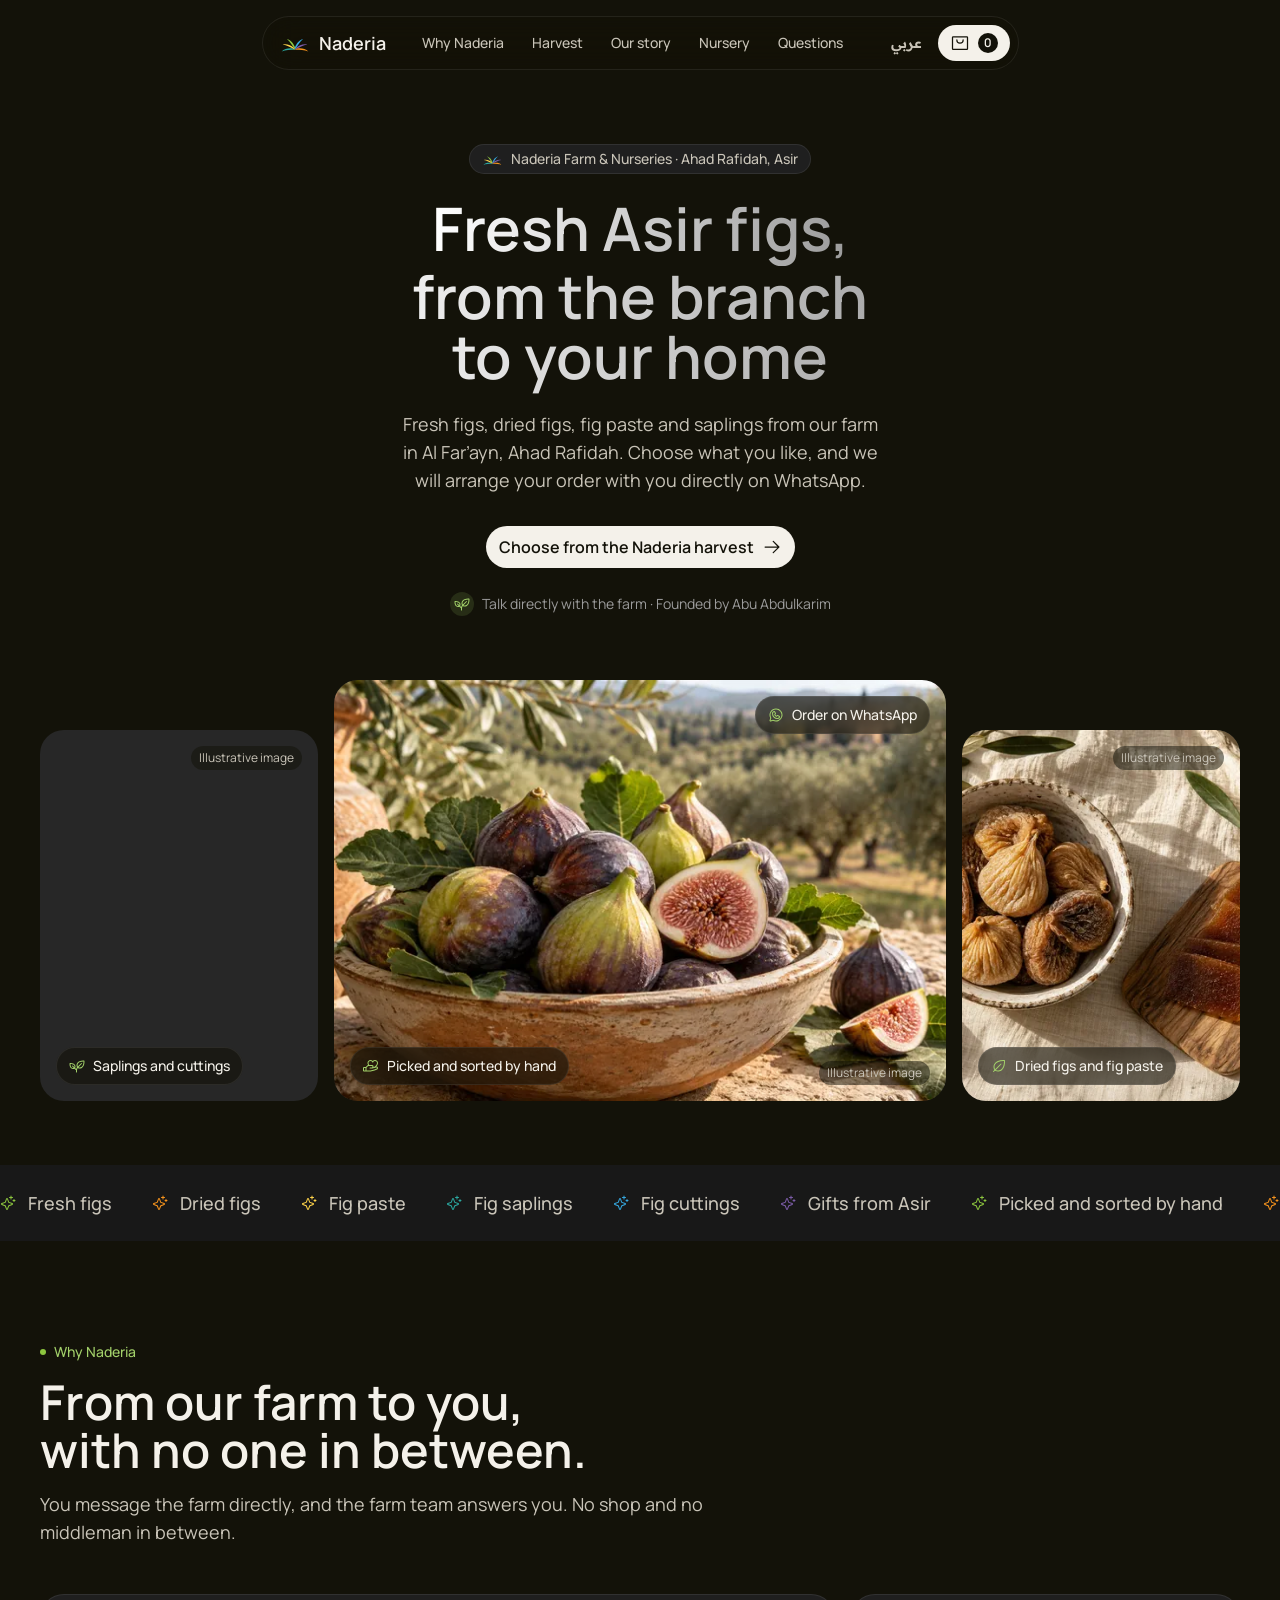
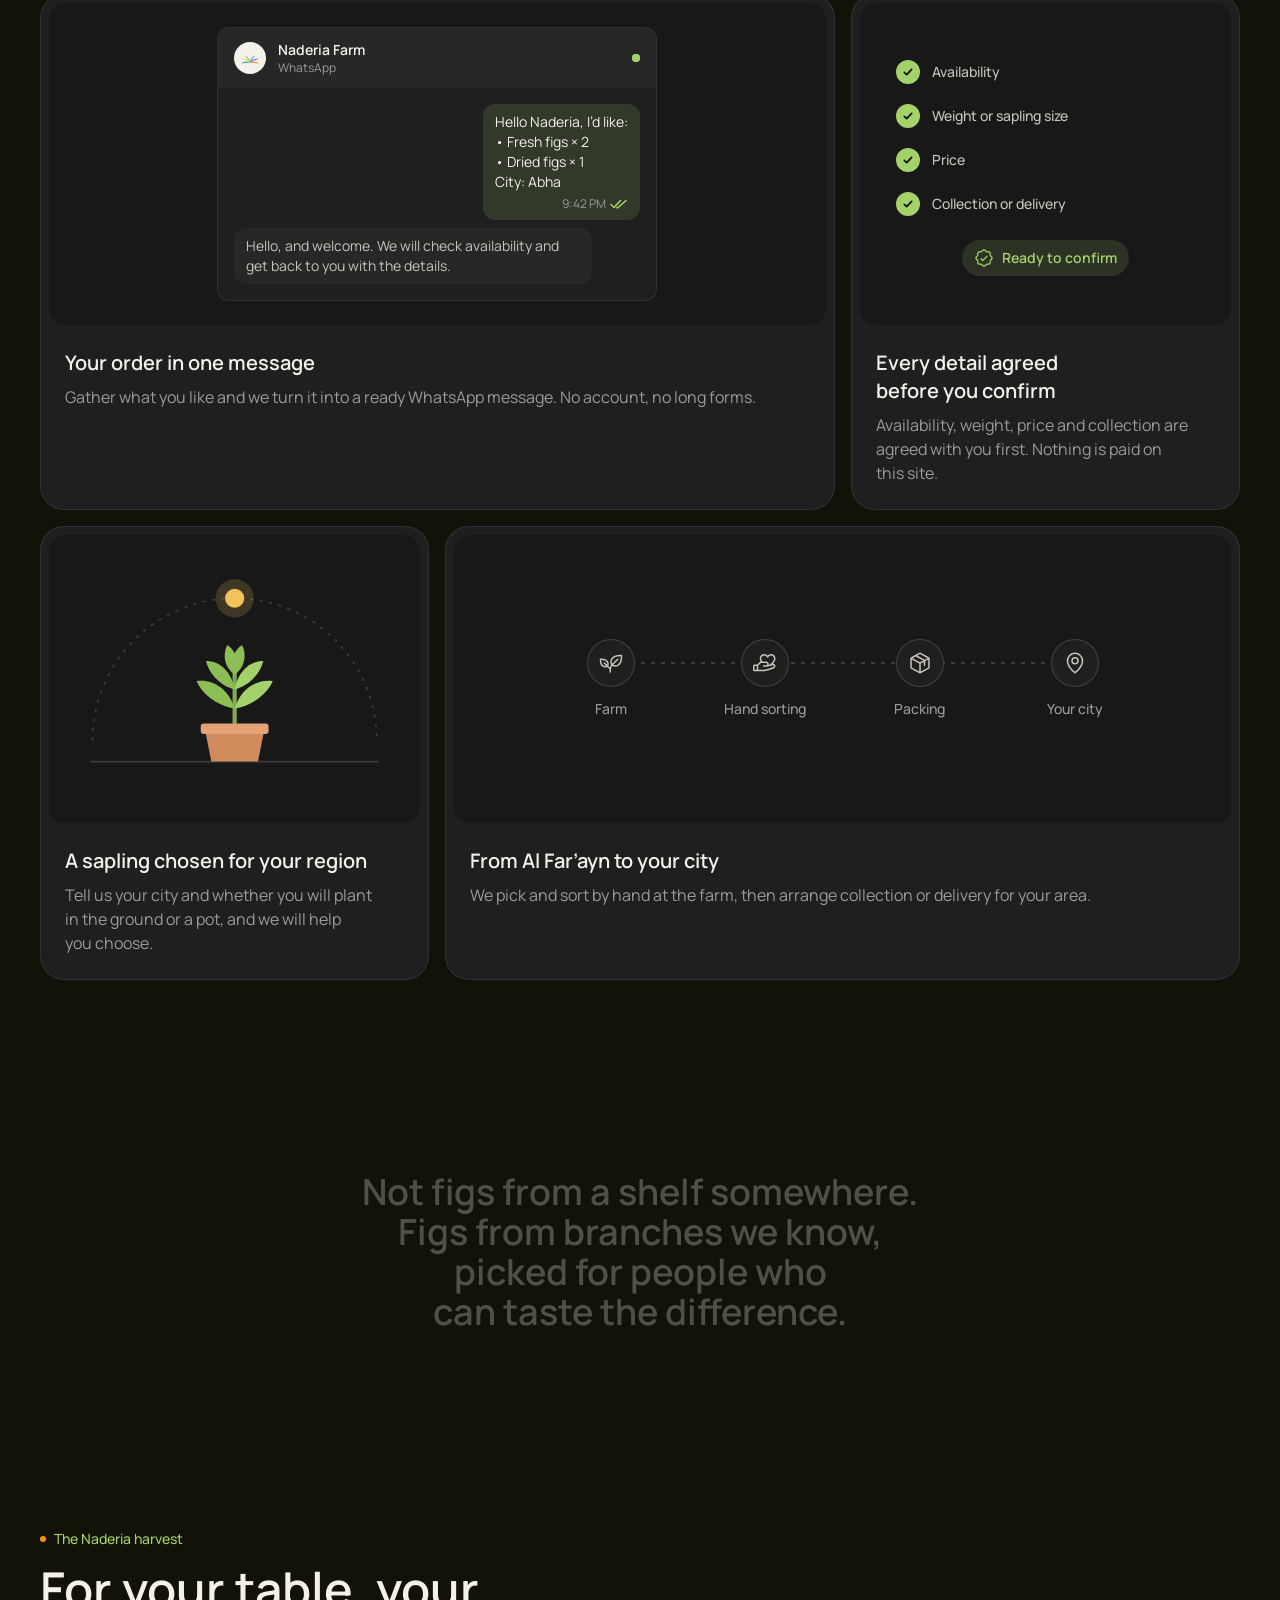
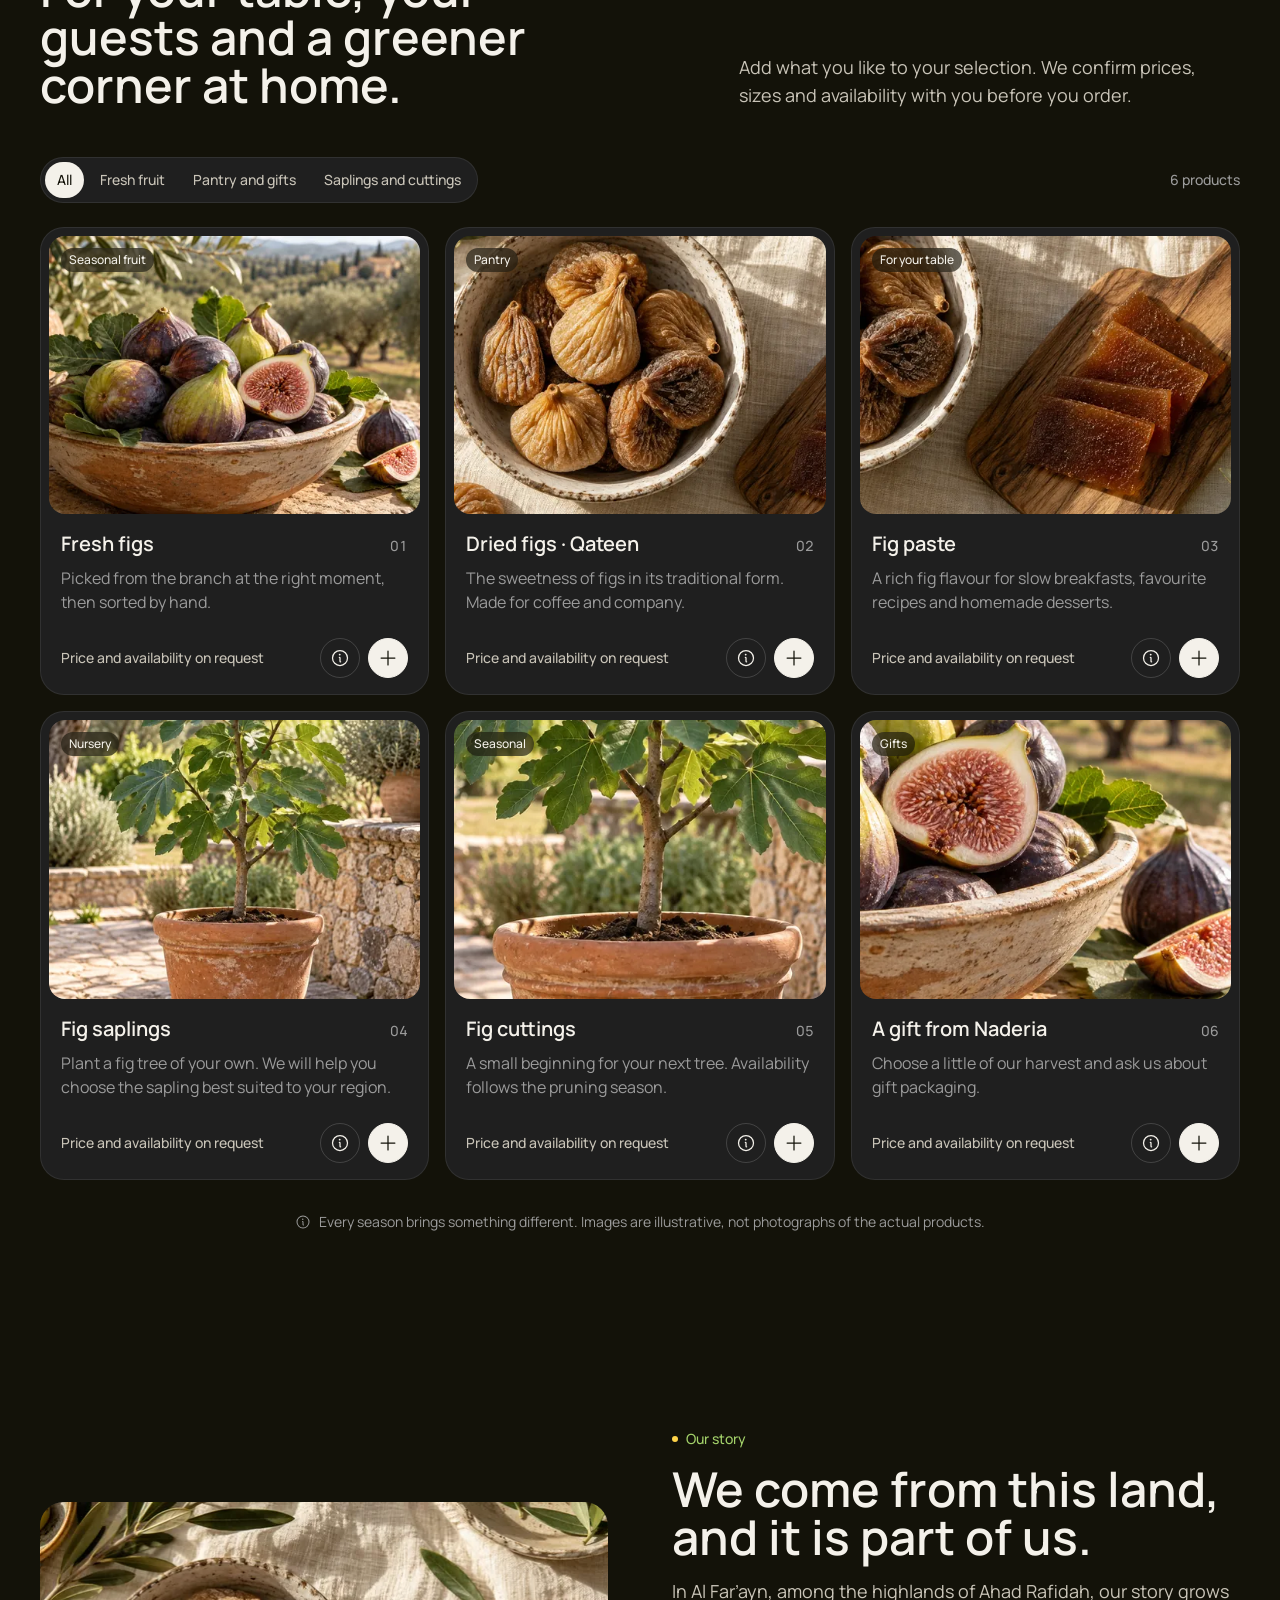
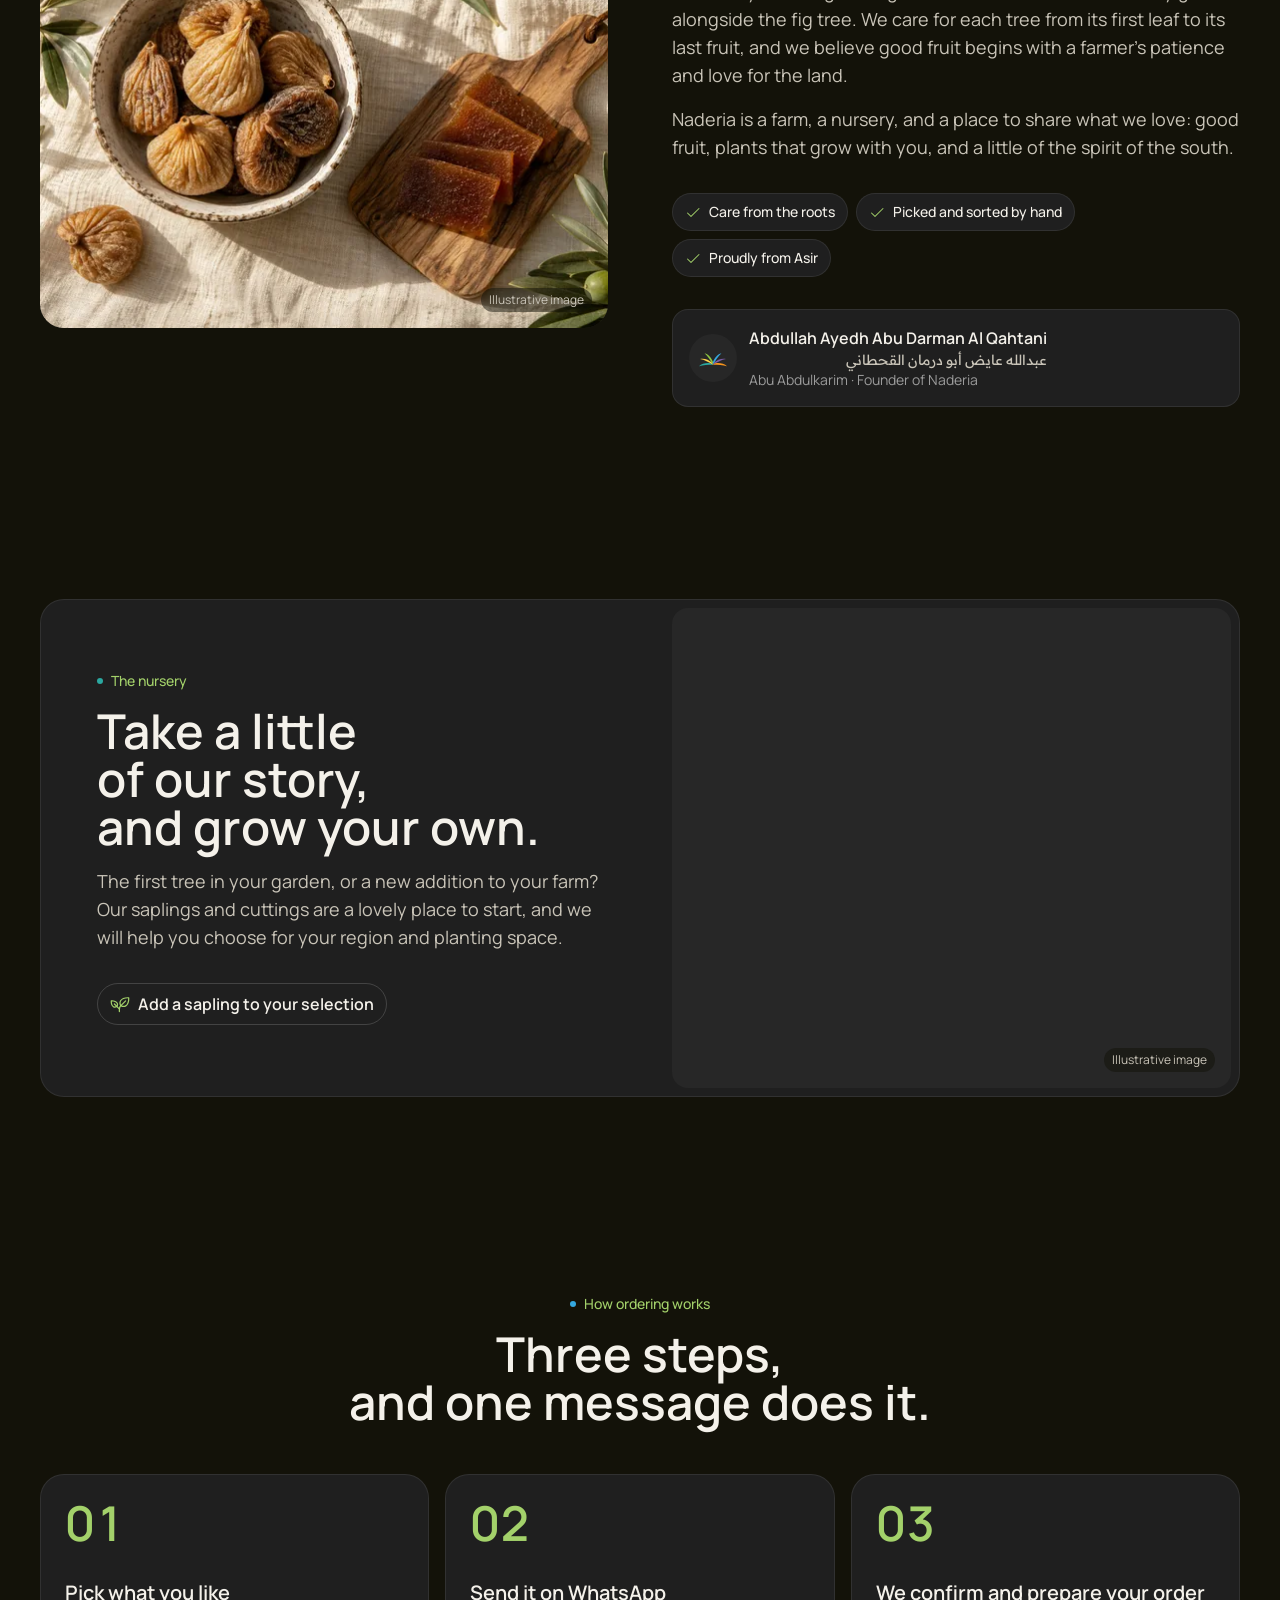
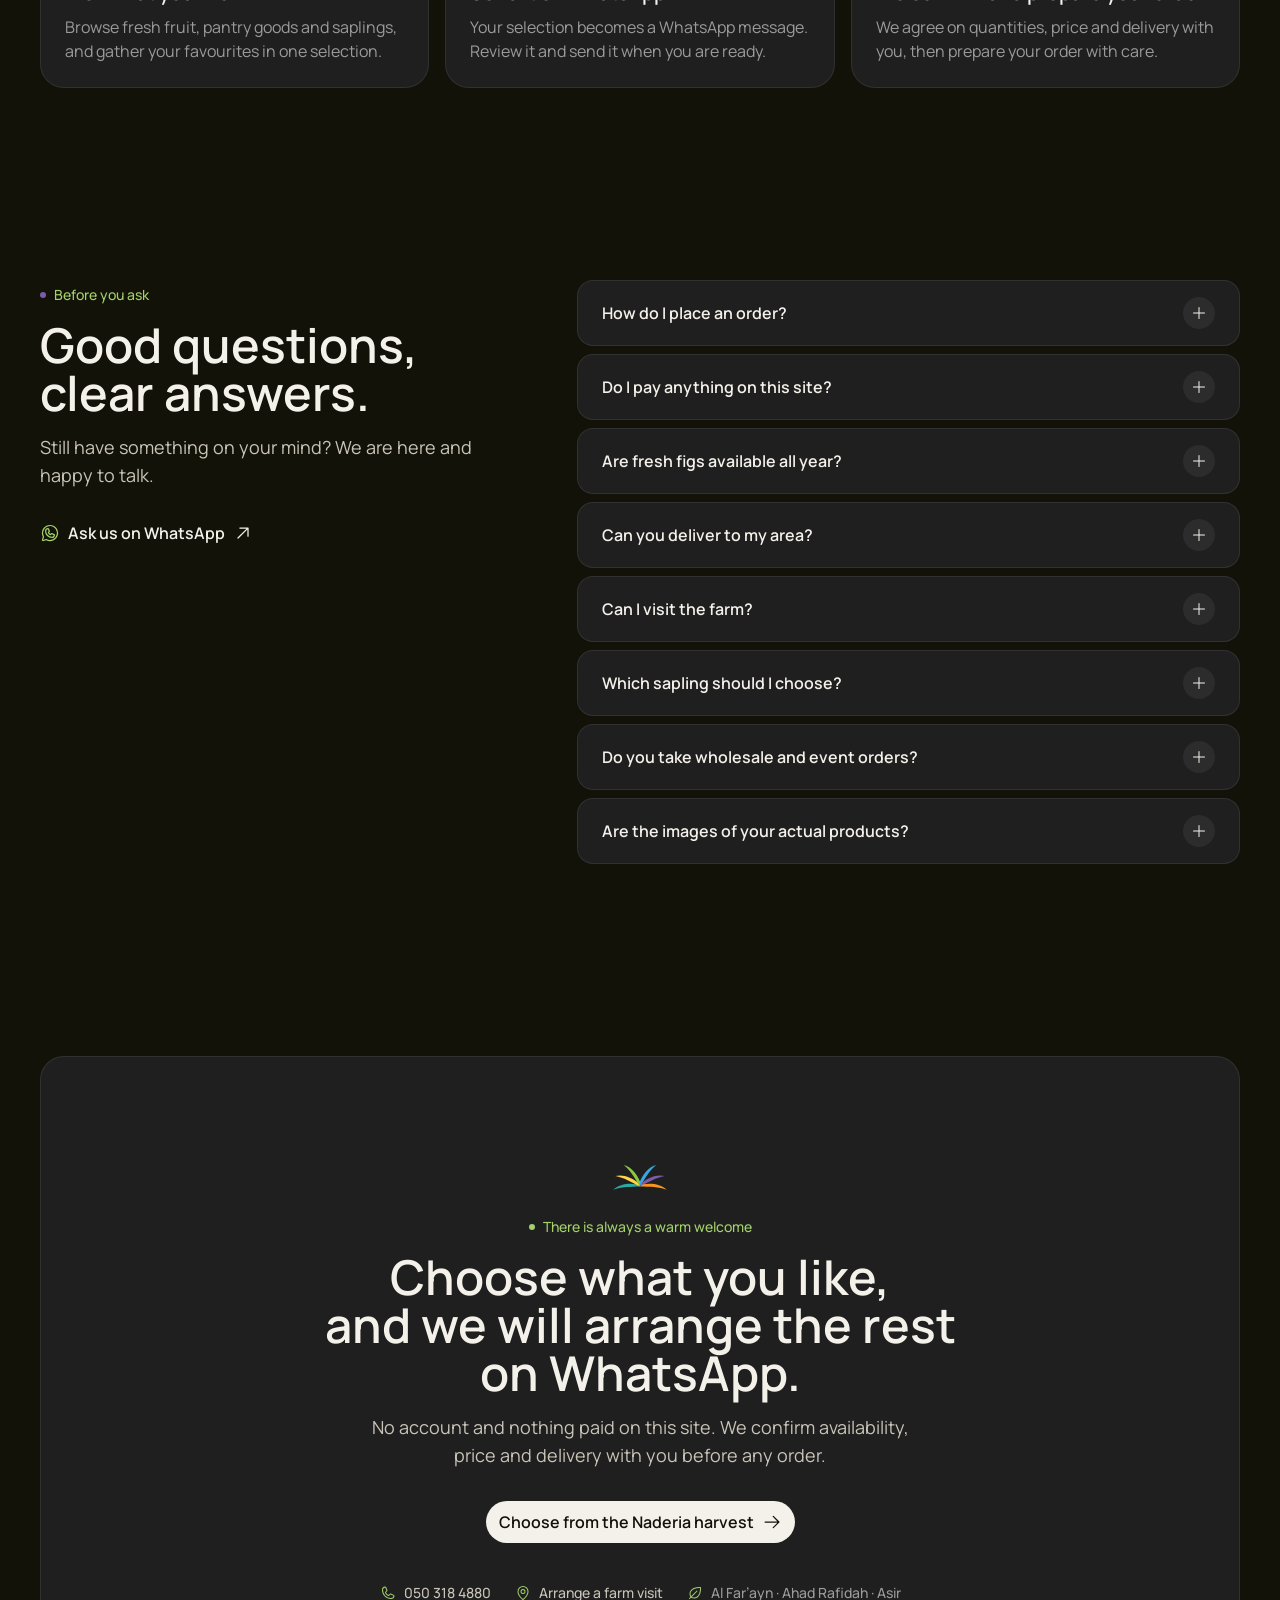
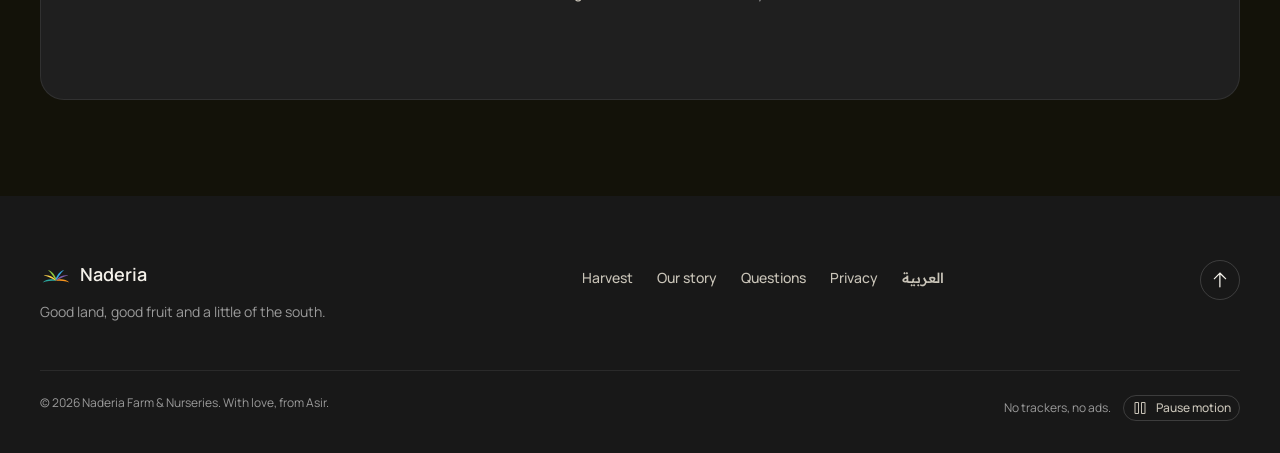
==== commit d88215f6: "Polish copy, fonts, accessibility and images with an agent review crew - Fonts: one "Naderia" family" ====
--- a/en/index.html
+++ b/en/index.html
@@ -3,50 +3,50 @@
 <head>
  <meta charset="UTF-8"><meta name="viewport" content="width=device-width, initial-scale=1">
  <meta name="theme-color" content="#131209"><meta name="color-scheme" content="dark"><title>Naderia | Fresh Asir figs, from the branch to your home</title>
- <meta name="description" content="Fresh figs, dried figs, fig paste and saplings from Naderia Farm in Al Far’ayn, Ahad Rafidah, Asir. Choose what you like and arrange your order directly with the farm on WhatsApp.">
+ <meta name="description" content="Fresh figs, dried figs, fig paste and saplings from Naderia Farm in Al Far’ayn, Ahad Rafidah, Asir. Arrange your order with the farm on WhatsApp.">
  <link rel="canonical" href="https://alnaderia.com/en/">
  <link rel="alternate" hreflang="ar" href="https://alnaderia.com/"><link rel="alternate" hreflang="en" href="https://alnaderia.com/en/"><link rel="alternate" hreflang="x-default" href="https://alnaderia.com/">
  <link rel="icon" href="../favicon.svg" type="image/svg+xml">
- <meta property="og:type" content="website"><meta property="og:title" content="Naderia | Fresh Asir figs, from the branch to your home"><meta property="og:description" content="Fresh figs, dried figs, fig paste and saplings from Naderia Farm in Al Far’ayn, Ahad Rafidah, Asir. Choose what you like and arrange your order directly with the farm on WhatsApp."><meta property="og:url" content="https://alnaderia.com/en/"><meta property="og:image" content="https://alnaderia.com/assets/og.png"><meta property="og:locale" content="en_US"><meta name="twitter:card" content="summary_large_image">
- <link rel="preload" href="../assets/fonts/ibm-plex-sans-arabic-400-normal-latin.woff2" as="font" type="font/woff2" crossorigin>
- <link rel="preload" href="../assets/fonts/ibm-plex-sans-arabic-600-normal-latin.woff2" as="font" type="font/woff2" crossorigin>
- <link rel="preload" href="../assets/fig-harvest.webp" as="image" fetchpriority="high">
- <script>document.documentElement.classList.replace('no-js','js')</script>
- <link rel="stylesheet" href="../assets/fonts.css?v=3d378b279b"><link rel="stylesheet" href="../assets/style.css?v=630453064f"><link rel="stylesheet" href="../assets/experience.css?v=9665108ed6">
- <script src="../assets/motion.js?v=74cf0a84dd" defer></script>
- <script src="../assets/experience.js?v=dbabcf9443" defer></script>
- <script type="application/ld+json">{"@context": "https://schema.org", "@type": "LocalBusiness", "name": "Naderia Farm & Nurseries", "alternateName": "Naderia Farm and Nurseries", "url": "https://alnaderia.com/", "logo": "https://alnaderia.com/assets/logo.png", "image": "https://alnaderia.com/assets/og.png", "telephone": "+966503184880", "address": {"@type": "PostalAddress", "addressCountry": "SA", "addressRegion": "Asir", "addressLocality": "Ahad Rafidah"}, "founder": {"@type": "Person", "name": "عبدالله عايض أبو درمان القحطاني"}, "description": "Fresh figs, dried figs, fig paste and saplings from Naderia Farm in Al Far’ayn, Ahad Rafidah, Asir. Choose what you like and arrange your order directly with the farm on WhatsApp."}</script>
- <script type="application/ld+json">{"@context": "https://schema.org", "@type": "FAQPage", "mainEntity": [{"@type": "Question", "name": "How do I place an order?", "acceptedAnswer": {"@type": "Answer", "text": "Add your favourite products to your selection, review the quantities, then continue on WhatsApp. We confirm availability, price, weight or plant size, and delivery details with you before confirming your order."}}, {"@type": "Question", "name": "Do I pay anything on this site?", "acceptedAnswer": {"@type": "Answer", "text": "No. The site takes no payment and needs no account. The farm team confirms the price and order details with you directly on WhatsApp."}}, {"@type": "Question", "name": "Are fresh figs available all year?", "acceptedAnswer": {"@type": "Answer", "text": "Fresh figs are seasonal, and availability depends on ripeness and harvesting. Message us to find out what is available now, or ask about dried figs and fig paste."}}, {"@type": "Question", "name": "Can you deliver to my area?", "acceptedAnswer": {"@type": "Answer", "text": "Delivery and shipping are arranged according to your location, product and quantity. Include your city in the selection so we can confirm the options and cost."}}, {"@type": "Question", "name": "Can I visit the farm?", "acceptedAnswer": {"@type": "Answer", "text": "You are very welcome. Visits are by prior arrangement; contact us to agree on a time and receive the exact farm location."}}, {"@type": "Question", "name": "Which plant should I choose?", "acceptedAnswer": {"@type": "Answer", "text": "Tell us your region and whether you plan to grow in the ground or a pot. We help you choose a suitable sapling or cutting and discuss its care when you order."}}, {"@type": "Question", "name": "Do you take wholesale and occasion orders?", "acceptedAnswer": {"@type": "Answer", "text": "Yes. Contact us about shops, occasions and gift orders. Share an approximate quantity and date, and we confirm what we can provide."}}, {"@type": "Question", "name": "Are the photos of your actual products?", "acceptedAnswer": {"@type": "Answer", "text": "The current photos are illustrative, not photographs of the farm’s products or packaging. Ask us on WhatsApp if you would like to see what is available today."}}]}</script>
+ <meta property="og:type" content="website"><meta property="og:title" content="Naderia | Fresh Asir figs, from the branch to your home"><meta property="og:description" content="Fresh figs, dried figs, fig paste and saplings from Naderia Farm in Al Far’ayn, Ahad Rafidah, Asir. Arrange your order with the farm on WhatsApp."><meta property="og:url" content="https://alnaderia.com/en/"><meta property="og:site_name" content="Naderia"><meta property="og:image" content="https://alnaderia.com/assets/og-en.png"><meta property="og:image:width" content="1200"><meta property="og:image:height" content="630"><meta property="og:image:alt" content="Naderia emblem with the line: Fresh Asir figs, from the branch to your home"><meta name="twitter:image" content="https://alnaderia.com/assets/og-en.png"><meta property="og:locale" content="en_US"><meta property="og:locale:alternate" content="ar_SA"><meta name="twitter:card" content="summary_large_image">
+ 
+ <link rel="preload" href="../assets/fonts/manrope-latin-wght.woff2" as="font" type="font/woff2" crossorigin>
+ <link rel="preload" as="image" href="../assets/fig-harvest.webp" imagesrcset="../assets/fig-harvest-640.webp 640w, ../assets/fig-harvest-1024.webp 1024w, ../assets/fig-harvest.webp 1536w" imagesizes="(min-width:1024px) 612px, (min-width:768px) 52vw, calc(100vw - 32px)" fetchpriority="high">
+ <script>document.documentElement.classList.replace('no-js','js');setTimeout(function(){var r=document.documentElement;if(!r.classList.contains('is-ready'))r.classList.remove('js')},3000)</script>
+ <link rel="stylesheet" href="../assets/fonts.css?v=97892dbeb8"><link rel="stylesheet" href="../assets/style.css?v=f01abd89a8"><link rel="stylesheet" href="../assets/experience.css?v=478c9b4abf">
+ <script src="../assets/motion.js?v=a3a2899933" defer></script>
+ <script src="../assets/experience.js?v=a56848a3c6" defer></script>
+ <script type="application/ld+json">{"@context": "https://schema.org", "@type": "LocalBusiness", "@id": "https://alnaderia.com/#farm", "name": "Naderia Farm & Nurseries", "alternateName": "مزرعة ومشاتل النادرية", "url": "https://alnaderia.com/", "logo": "https://alnaderia.com/assets/logo.png", "image": "https://alnaderia.com/assets/logo.png", "telephone": "+966503184880", "address": {"@type": "PostalAddress", "addressCountry": "SA", "addressRegion": "Asir", "addressLocality": "Ahad Rafidah"}, "founder": {"@type": "Person", "name": "عبدالله عايض أبو درمان القحطاني", "alternateName": ["أبو عبدالكريم", "Abdullah Ayedh Abu Darman Al Qahtani"]}, "description": "Fresh figs, dried figs, fig paste and saplings from Naderia Farm in Al Far’ayn, Ahad Rafidah, Asir. Arrange your order with the farm on WhatsApp."}</script>
+ <script type="application/ld+json">{"@context": "https://schema.org", "@type": "FAQPage", "mainEntity": [{"@type": "Question", "name": "How do I place an order?", "acceptedAnswer": {"@type": "Answer", "text": "Add your favourite products to your selection, review the quantities, then continue on WhatsApp. We go over availability, price, weight or sapling size, and collection or delivery with you before anything is confirmed."}}, {"@type": "Question", "name": "Do I pay anything on this site?", "acceptedAnswer": {"@type": "Answer", "text": "No. The site takes no payment and needs no account. The farm team confirms the price and order details with you directly on WhatsApp."}}, {"@type": "Question", "name": "Are fresh figs available all year?", "acceptedAnswer": {"@type": "Answer", "text": "Fresh figs are seasonal, and availability depends on ripeness and harvesting. Message us to find out what is available now, or ask about dried figs and fig paste."}}, {"@type": "Question", "name": "Can you deliver to my area?", "acceptedAnswer": {"@type": "Answer", "text": "Delivery and shipping are arranged according to your location, product and quantity. Add your city before you send your selection, so we can explain the options and cost before anything is confirmed."}}, {"@type": "Question", "name": "Can I visit the farm?", "acceptedAnswer": {"@type": "Answer", "text": "You are very welcome. Visits are by prior arrangement; contact us to agree on a time and receive the exact farm location."}}, {"@type": "Question", "name": "Which sapling should I choose?", "acceptedAnswer": {"@type": "Answer", "text": "Tell us your region and whether you plan to grow in the ground or a pot. We will help you choose a suitable sapling or cutting and talk you through its care when you order."}}, {"@type": "Question", "name": "Do you take wholesale and event orders?", "acceptedAnswer": {"@type": "Answer", "text": "Yes. Get in touch to arrange quantities for shops, events and gifts. Share an approximate quantity and date, and we will confirm what we can provide."}}, {"@type": "Question", "name": "Are the images of your actual products?", "acceptedAnswer": {"@type": "Answer", "text": "The current images are illustrative, not photographs of the farm’s products or packaging. Ask us on WhatsApp if you would like to see what is available today."}}]}</script>
 </head>
 <body>
  <a class="skip-link" href="#main">Skip to content</a>
  <header class="nav" id="siteHeader"><div class="nav-pill" data-appear>
   <a class="brand" href="#home" aria-label="Naderia Farm & Nurseries"><span class="brand-mark"><img src="../favicon.svg" alt="" width="84" height="52"></span><span class="brand-word">Naderia</span></a>
-  <nav class="nav-links" aria-label="Main navigation"><a href="#products" data-spy="products">Harvest</a><a href="#why" data-spy="why">Why Naderia</a><a href="#story" data-spy="story">Our story</a><a href="#nursery" data-spy="nursery">Nursery</a><a href="#faq" data-spy="faq">Questions</a></nav>
-  <div class="nav-actions"><a class="nav-lang" href="../" lang="ar">عربي</a><button type="button" class="nav-basket" data-order="" aria-label="Open your selection"><svg class="icon " viewBox="0 0 256 256" fill="currentColor" aria-hidden="true"><path d="M216,40H40A16,16,0,0,0,24,56V200a16,16,0,0,0,16,16H216a16,16,0,0,0,16-16V56A16,16,0,0,0,216,40Zm0,160H40V56H216V200ZM176,88a48,48,0,0,1-96,0,8,8,0,0,1,16,0,32,32,0,0,0,64,0,8,8,0,0,1,16,0Z"/></svg><span class="cart-count" data-cart-count>0</span></button><button type="button" class="nav-toggle" id="menuBtn" aria-controls="mobileNav" aria-expanded="false" aria-label="Open menu"><span></span><span></span></button></div>
+  <nav class="nav-links" aria-label="Main navigation"><a href="#why" data-spy="why">Why Naderia</a><a href="#products" data-spy="products">Harvest</a><a href="#story" data-spy="story">Our story</a><a href="#nursery" data-spy="nursery">Nursery</a><a href="#faq" data-spy="faq">Questions</a></nav>
+  <div class="nav-actions"><a class="nav-lang" href="../" lang="ar">عربي</a><button type="button" class="nav-basket" data-order="" aria-label="Open your selection"><svg class="icon " viewBox="0 0 256 256" fill="currentColor" aria-hidden="true"><path d="M216,40H40A16,16,0,0,0,24,56V200a16,16,0,0,0,16,16H216a16,16,0,0,0,16-16V56A16,16,0,0,0,216,40Zm0,160H40V56H216V200ZM176,88a48,48,0,0,1-96,0,8,8,0,0,1,16,0,32,32,0,0,0,64,0,8,8,0,0,1,16,0Z"/></svg><span class="cart-count" data-cart-count aria-hidden="true">0</span></button><button type="button" class="nav-toggle" id="menuBtn" aria-controls="mobileNav" aria-expanded="false" aria-label="Open menu"><span></span><span></span></button></div>
  </div></header>
- <nav class="menu-panel" id="mobileNav" aria-label="Mobile navigation"><div class="menu-links"><a href="#products" style="--i:0">Harvest</a><a href="#why" style="--i:1">Why Naderia</a><a href="#story" style="--i:2">Our story</a><a href="#nursery" style="--i:3">Nursery</a><a href="#faq" style="--i:4">Questions</a><a href="#contact" style="--i:5">Contact</a></div><div class="menu-foot" style="--i:6"><a class="btn btn-primary" href="#products">Choose from this season’s harvest<svg class="icon dir-arrow" viewBox="0 0 256 256" fill="currentColor" aria-hidden="true"><path d="M224,128a8,8,0,0,1-8,8H59.31l58.35,58.34a8,8,0,0,1-11.32,11.32l-72-72a8,8,0,0,1,0-11.32l72-72a8,8,0,0,1,11.32,11.32L59.31,120H216A8,8,0,0,1,224,128Z"/></svg></a><a class="menu-lang" href="../" lang="ar">العربية</a></div></nav>
+ <nav class="menu-panel" id="mobileNav" aria-label="Mobile navigation"><div class="menu-links"><a href="#why" data-spy="why" style="--i:0">Why Naderia</a><a href="#products" data-spy="products" style="--i:1">Harvest</a><a href="#story" data-spy="story" style="--i:2">Our story</a><a href="#nursery" data-spy="nursery" style="--i:3">Nursery</a><a href="#faq" data-spy="faq" style="--i:4">Questions</a><a href="#contact" data-spy="contact" style="--i:5">Contact</a></div><div class="menu-foot" style="--i:6"><a class="btn btn-primary" href="#products">Choose from the Naderia harvest<svg class="icon dir-arrow" viewBox="0 0 256 256" fill="currentColor" aria-hidden="true"><path d="M224,128a8,8,0,0,1-8,8H59.31l58.35,58.34a8,8,0,0,1-11.32,11.32l-72-72a8,8,0,0,1,0-11.32l72-72a8,8,0,0,1,11.32,11.32L59.31,120H216A8,8,0,0,1,224,128Z"/></svg></a><a class="menu-lang" href="../" lang="ar">العربية</a></div></nav>
  <main id="main">
   <section class="hero" id="home" aria-labelledby="heroTitle">
    <div class="container hero-copy">
-    <p class="badge" data-appear><span class="live-dot"></span>Naderia Farm and Nurseries · Ahad Rafidah, Asir</p>
+    <p class="badge" data-appear><img class="badge-mark" src="../favicon.svg" alt="" width="21" height="14">Naderia Farm &amp; Nurseries · Ahad Rafidah, Asir</p>
     <h1 id="heroTitle" class="hero-title"><span class="line" data-appear>Fresh Asir figs,</span> <span class="line" data-appear>from the branch to your home</span></h1>
-    <p class="hero-sub" data-appear>Fresh figs, dried figs, fig paste and saplings from our farm in Al Far’ayn, Ahad Rafidah. Choose what you like and arrange your order with the farm on WhatsApp.</p>
-    <div class="hero-cta" data-appear><a class="btn btn-primary" href="#products">Choose from this season’s harvest<svg class="icon dir-arrow" viewBox="0 0 256 256" fill="currentColor" aria-hidden="true"><path d="M224,128a8,8,0,0,1-8,8H59.31l58.35,58.34a8,8,0,0,1-11.32,11.32l-72-72a8,8,0,0,1,0-11.32l72-72a8,8,0,0,1,11.32,11.32L59.31,120H216A8,8,0,0,1,224,128Z"/></svg></a></div>
-    <p class="hero-proof" data-appear><span class="proof-mark"><svg class="icon " viewBox="0 0 256 256" fill="currentColor" aria-hidden="true"><path d="M247.63,47.89a8,8,0,0,0-7.52-7.52c-51.76-3-93.32,12.74-111.18,42.22-11.8,19.49-11.78,43.16-.16,65.74a71.34,71.34,0,0,0-14.17,27L98.33,159c7.82-16.33,7.52-33.35-1-47.49-13.2-21.79-43.67-33.47-81.5-31.25a8,8,0,0,0-7.52,7.52c-2.23,37.83,9.46,68.3,31.25,81.5A45.82,45.82,0,0,0,63.44,176,54.58,54.58,0,0,0,87,170.33l25,25V224a8,8,0,0,0,16,0V194.51a55.61,55.61,0,0,1,12.27-35,73.91,73.91,0,0,0,33.31,8.4,60.9,60.9,0,0,0,31.83-8.86C234.89,141.21,250.67,99.65,247.63,47.89ZM47.81,155.6C32.47,146.31,23.79,124.32,24,96c28.32-.24,50.31,8.47,59.6,23.81,4.85,8,5.64,17.33,2.46,26.94L61.65,122.34a8,8,0,0,0-11.31,11.31l24.41,24.41C65.14,161.24,55.82,160.45,47.81,155.6Zm149.31-10.22c-13.4,8.11-29.15,8.73-45.15,2l53.69-53.7a8,8,0,0,0-11.31-11.31L140.65,136c-6.76-16-6.15-31.76,2-45.15,13.94-23,47-35.82,89.33-34.83C232.94,98.34,220.14,131.44,197.12,145.38Z"/></svg></span><span>Talk directly with the farm · cared for by its founder, Abu Abdulkarim</span></p>
+    <p class="hero-sub" data-appear>Fresh figs, dried figs, fig paste and saplings from our farm in <span class="nw">Al Far’ayn, Ahad Rafidah</span>. Choose what you like, and we will arrange your order with you directly on WhatsApp.</p>
+    <div class="hero-cta" data-appear><a class="btn btn-primary" href="#products">Choose from the Naderia harvest<svg class="icon dir-arrow" viewBox="0 0 256 256" fill="currentColor" aria-hidden="true"><path d="M224,128a8,8,0,0,1-8,8H59.31l58.35,58.34a8,8,0,0,1-11.32,11.32l-72-72a8,8,0,0,1,0-11.32l72-72a8,8,0,0,1,11.32,11.32L59.31,120H216A8,8,0,0,1,224,128Z"/></svg></a></div>
+    <p class="hero-proof" data-appear><span class="proof-mark"><svg class="icon " viewBox="0 0 256 256" fill="currentColor" aria-hidden="true"><path d="M247.63,47.89a8,8,0,0,0-7.52-7.52c-51.76-3-93.32,12.74-111.18,42.22-11.8,19.49-11.78,43.16-.16,65.74a71.34,71.34,0,0,0-14.17,27L98.33,159c7.82-16.33,7.52-33.35-1-47.49-13.2-21.79-43.67-33.47-81.5-31.25a8,8,0,0,0-7.52,7.52c-2.23,37.83,9.46,68.3,31.25,81.5A45.82,45.82,0,0,0,63.44,176,54.58,54.58,0,0,0,87,170.33l25,25V224a8,8,0,0,0,16,0V194.51a55.61,55.61,0,0,1,12.27-35,73.91,73.91,0,0,0,33.31,8.4,60.9,60.9,0,0,0,31.83-8.86C234.89,141.21,250.67,99.65,247.63,47.89ZM47.81,155.6C32.47,146.31,23.79,124.32,24,96c28.32-.24,50.31,8.47,59.6,23.81,4.85,8,5.64,17.33,2.46,26.94L61.65,122.34a8,8,0,0,0-11.31,11.31l24.41,24.41C65.14,161.24,55.82,160.45,47.81,155.6Zm149.31-10.22c-13.4,8.11-29.15,8.73-45.15,2l53.69-53.7a8,8,0,0,0-11.31-11.31L140.65,136c-6.76-16-6.15-31.76,2-45.15,13.94-23,47-35.82,89.33-34.83C232.94,98.34,220.14,131.44,197.12,145.38Z"/></svg></span><span>Talk directly with the farm · Founded by Abu Abdulkarim</span></p>
    </div>
    <div class="container hero-stage">
-    <figure class="hero-card hero-side ph-wrap" style="--d:.5s"><img class="ph" src="../assets/fig-nursery.webp" alt="Illustrative photograph of a fig sapling in a terracotta pot" width="1024" height="1536" decoding="async"><figcaption class="chip"><svg class="icon " viewBox="0 0 256 256" fill="currentColor" aria-hidden="true"><path d="M247.63,47.89a8,8,0,0,0-7.52-7.52c-51.76-3-93.32,12.74-111.18,42.22-11.8,19.49-11.78,43.16-.16,65.74a71.34,71.34,0,0,0-14.17,27L98.33,159c7.82-16.33,7.52-33.35-1-47.49-13.2-21.79-43.67-33.47-81.5-31.25a8,8,0,0,0-7.52,7.52c-2.23,37.83,9.46,68.3,31.25,81.5A45.82,45.82,0,0,0,63.44,176,54.58,54.58,0,0,0,87,170.33l25,25V224a8,8,0,0,0,16,0V194.51a55.61,55.61,0,0,1,12.27-35,73.91,73.91,0,0,0,33.31,8.4,60.9,60.9,0,0,0,31.83-8.86C234.89,141.21,250.67,99.65,247.63,47.89ZM47.81,155.6C32.47,146.31,23.79,124.32,24,96c28.32-.24,50.31,8.47,59.6,23.81,4.85,8,5.64,17.33,2.46,26.94L61.65,122.34a8,8,0,0,0-11.31,11.31l24.41,24.41C65.14,161.24,55.82,160.45,47.81,155.6Zm149.31-10.22c-13.4,8.11-29.15,8.73-45.15,2l53.69-53.7a8,8,0,0,0-11.31-11.31L140.65,136c-6.76-16-6.15-31.76,2-45.15,13.94-23,47-35.82,89.33-34.83C232.94,98.34,220.14,131.44,197.12,145.38Z"/></svg>Saplings and cuttings</figcaption></figure>
-    <figure class="hero-card hero-main ph-wrap" style="--d:.42s"><img class="ph" src="../assets/fig-harvest.webp" alt="Illustrative photograph of ripe figs in a handmade bowl among fig leaves" width="1536" height="1024" fetchpriority="high" decoding="async">
-     <figcaption class="chip chip-float chip-a"><span class="live-dot"></span>Picked and sorted by hand</figcaption>
-     <span class="chip chip-float chip-b"><svg class="icon " viewBox="0 0 256 256" fill="currentColor" aria-hidden="true"><path d="M128,64a40,40,0,1,0,40,40A40,40,0,0,0,128,64Zm0,64a24,24,0,1,1,24-24A24,24,0,0,1,128,128Zm0-112a88.1,88.1,0,0,0-88,88c0,31.4,14.51,64.68,42,96.25a254.19,254.19,0,0,0,41.45,38.3,8,8,0,0,0,9.18,0A254.19,254.19,0,0,0,174,200.25c27.45-31.57,42-64.85,42-96.25A88.1,88.1,0,0,0,128,16Zm0,206c-16.53-13-72-60.75-72-118a72,72,0,0,1,144,0C200,161.23,144.53,209,128,222Z"/></svg>Al Far’ayn · Ahad Rafidah</span>
+    <figure class="hero-card hero-side ph-wrap" style="--d:.5s"><img class="ph" src="../assets/fig-nursery.webp" srcset="../assets/fig-nursery-480.webp 480w, ../assets/fig-nursery-768.webp 768w, ../assets/fig-nursery.webp 1024w" sizes="(min-width:1024px) 280px, 23vw" alt="Illustrative image of a fig sapling in a terracotta pot" width="1024" height="1536" loading="lazy" decoding="async"><figcaption class="chip"><svg class="icon " viewBox="0 0 256 256" fill="currentColor" aria-hidden="true"><path d="M247.63,47.89a8,8,0,0,0-7.52-7.52c-51.76-3-93.32,12.74-111.18,42.22-11.8,19.49-11.78,43.16-.16,65.74a71.34,71.34,0,0,0-14.17,27L98.33,159c7.82-16.33,7.52-33.35-1-47.49-13.2-21.79-43.67-33.47-81.5-31.25a8,8,0,0,0-7.52,7.52c-2.23,37.83,9.46,68.3,31.25,81.5A45.82,45.82,0,0,0,63.44,176,54.58,54.58,0,0,0,87,170.33l25,25V224a8,8,0,0,0,16,0V194.51a55.61,55.61,0,0,1,12.27-35,73.91,73.91,0,0,0,33.31,8.4,60.9,60.9,0,0,0,31.83-8.86C234.89,141.21,250.67,99.65,247.63,47.89ZM47.81,155.6C32.47,146.31,23.79,124.32,24,96c28.32-.24,50.31,8.47,59.6,23.81,4.85,8,5.64,17.33,2.46,26.94L61.65,122.34a8,8,0,0,0-11.31,11.31l24.41,24.41C65.14,161.24,55.82,160.45,47.81,155.6Zm149.31-10.22c-13.4,8.11-29.15,8.73-45.15,2l53.69-53.7a8,8,0,0,0-11.31-11.31L140.65,136c-6.76-16-6.15-31.76,2-45.15,13.94-23,47-35.82,89.33-34.83C232.94,98.34,220.14,131.44,197.12,145.38Z"/></svg>Saplings and cuttings</figcaption><span class="photo-note">Illustrative image</span></figure>
+    <figure class="hero-card hero-main ph-wrap" style="--d:.2s"><img class="ph" src="../assets/fig-harvest.webp" srcset="../assets/fig-harvest-640.webp 640w, ../assets/fig-harvest-1024.webp 1024w, ../assets/fig-harvest.webp 1536w" sizes="(min-width:1024px) 612px, (min-width:768px) 52vw, calc(100vw - 32px)" alt="Illustrative image of ripe figs in a handmade bowl among fig leaves" width="1536" height="1024" fetchpriority="high" decoding="async">
+     <figcaption class="chip chip-float chip-a"><svg class="icon " viewBox="0 0 256 256" fill="currentColor" aria-hidden="true"><path d="M230.33,141.06a24.34,24.34,0,0,0-18.61-4.77C230.5,117.33,240,98.48,240,80c0-26.47-21.29-48-47.46-48A47.58,47.58,0,0,0,156,48.75,47.58,47.58,0,0,0,119.46,32C93.29,32,72,53.53,72,80c0,11,3.24,21.69,10.06,33a31.87,31.87,0,0,0-14.75,8.4L44.69,144H16A16,16,0,0,0,0,160v40a16,16,0,0,0,16,16H120a7.93,7.93,0,0,0,1.94-.24l64-16a6.94,6.94,0,0,0,1.19-.4L226,182.82l.44-.2a24.6,24.6,0,0,0,3.93-41.56ZM119.46,48A31.15,31.15,0,0,1,148.6,67a8,8,0,0,0,14.8,0,31.15,31.15,0,0,1,29.14-19C209.59,48,224,62.65,224,80c0,19.51-15.79,41.58-45.66,63.9l-11.09,2.55A28,28,0,0,0,140,112H100.68C92.05,100.36,88,90.12,88,80,88,62.65,102.41,48,119.46,48ZM16,160H40v40H16Zm203.43,8.21-38,16.18L119,200H56V155.31l22.63-22.62A15.86,15.86,0,0,1,89.94,128H140a12,12,0,0,1,0,24H112a8,8,0,0,0,0,16h32a8.32,8.32,0,0,0,1.79-.2l67-15.41.31-.08a8.6,8.6,0,0,1,6.3,15.9Z"/></svg>Picked and sorted by hand</figcaption>
+     <span class="chip chip-float chip-b"><svg class="icon " viewBox="0 0 256 256" fill="currentColor" aria-hidden="true"><path d="M187.58,144.84l-32-16a8,8,0,0,0-8,.5l-14.69,9.8a40.55,40.55,0,0,1-16-16l9.8-14.69a8,8,0,0,0,.5-8l-16-32A8,8,0,0,0,104,64a40,40,0,0,0-40,40,88.1,88.1,0,0,0,88,88,40,40,0,0,0,40-40A8,8,0,0,0,187.58,144.84ZM152,176a72.08,72.08,0,0,1-72-72A24,24,0,0,1,99.29,80.46l11.48,23L101,118a8,8,0,0,0-.73,7.51,56.47,56.47,0,0,0,30.15,30.15A8,8,0,0,0,138,155l14.61-9.74,23,11.48A24,24,0,0,1,152,176ZM128,24A104,104,0,0,0,36.18,176.88L24.83,210.93a16,16,0,0,0,20.24,20.24l34.05-11.35A104,104,0,1,0,128,24Zm0,192a87.87,87.87,0,0,1-44.06-11.81,8,8,0,0,0-6.54-.67L40,216,52.47,178.6a8,8,0,0,0-.66-6.54A88,88,0,1,1,128,216Z"/></svg>Order on WhatsApp</span>
      <span class="photo-note">Illustrative image</span></figure>
-    <figure class="hero-card hero-side ph-wrap" style="--d:.58s"><img class="ph" src="../assets/fig-pantry.webp" alt="Illustrative photograph of dried figs and fig paste on a wooden board" width="1536" height="1024" decoding="async"><figcaption class="chip"><svg class="icon " viewBox="0 0 256 256" fill="currentColor" aria-hidden="true"><path d="M223.45,40.07a8,8,0,0,0-7.52-7.52C139.8,28.08,78.82,51,52.82,94a87.09,87.09,0,0,0-12.76,49c.57,15.92,5.21,32,13.79,47.85l-19.51,19.5a8,8,0,0,0,11.32,11.32l19.5-19.51C81,210.73,97.09,215.37,113,215.94q1.67.06,3.33.06A86.93,86.93,0,0,0,162,203.18C205,177.18,227.93,116.21,223.45,40.07ZM153.75,189.5c-22.75,13.78-49.68,14-76.71.77l88.63-88.62a8,8,0,0,0-11.32-11.32L65.73,179c-13.19-27-13-54,.77-76.71,22.09-36.47,74.6-56.44,141.31-54.06C210.2,114.89,190.22,167.41,153.75,189.5Z"/></svg>Dried figs and fig paste</figcaption></figure>
+    <figure class="hero-card hero-side ph-wrap" style="--d:.58s"><img class="ph" src="../assets/fig-pantry.webp" srcset="../assets/fig-pantry-640.webp 640w, ../assets/fig-pantry-1024.webp 1024w, ../assets/fig-pantry.webp 1536w" sizes="(min-width:1024px) 560px, 46vw" loading="lazy" alt="Illustrative image of dried figs and fig paste on a wooden board" width="1536" height="1024" decoding="async"><figcaption class="chip"><svg class="icon " viewBox="0 0 256 256" fill="currentColor" aria-hidden="true"><path d="M223.45,40.07a8,8,0,0,0-7.52-7.52C139.8,28.08,78.82,51,52.82,94a87.09,87.09,0,0,0-12.76,49c.57,15.92,5.21,32,13.79,47.85l-19.51,19.5a8,8,0,0,0,11.32,11.32l19.5-19.51C81,210.73,97.09,215.37,113,215.94q1.67.06,3.33.06A86.93,86.93,0,0,0,162,203.18C205,177.18,227.93,116.21,223.45,40.07ZM153.75,189.5c-22.75,13.78-49.68,14-76.71.77l88.63-88.62a8,8,0,0,0-11.32-11.32L65.73,179c-13.19-27-13-54,.77-76.71,22.09-36.47,74.6-56.44,141.31-54.06C210.2,114.89,190.22,167.41,153.75,189.5Z"/></svg>Dried figs and fig paste</figcaption><span class="photo-note">Illustrative image</span></figure>
    </div>
   </section>
-  <section class="ticker" aria-label="What Naderia grows"><div class="ticker-track"><ul class="ticker-set"><li><svg class="icon " viewBox="0 0 256 256" fill="currentColor" aria-hidden="true"><path d="M197.58,129.06,146,110l-19-51.62a15.92,15.92,0,0,0-29.88,0L78,110l-51.62,19a15.92,15.92,0,0,0,0,29.88L78,178l19,51.62a15.92,15.92,0,0,0,29.88,0L146,178l51.62-19a15.92,15.92,0,0,0,0-29.88ZM137,164.22a8,8,0,0,0-4.74,4.74L112,223.85,91.78,169A8,8,0,0,0,87,164.22L32.15,144,87,123.78A8,8,0,0,0,91.78,119L112,64.15,132.22,119a8,8,0,0,0,4.74,4.74L191.85,144ZM144,40a8,8,0,0,1,8-8h16V16a8,8,0,0,1,16,0V32h16a8,8,0,0,1,0,16H184V64a8,8,0,0,1-16,0V48H152A8,8,0,0,1,144,40ZM248,88a8,8,0,0,1-8,8h-8v8a8,8,0,0,1-16,0V96h-8a8,8,0,0,1,0-16h8V72a8,8,0,0,1,16,0v8h8A8,8,0,0,1,248,88Z"/></svg><span>Fresh figs</span></li><li><svg class="icon " viewBox="0 0 256 256" fill="currentColor" aria-hidden="true"><path d="M197.58,129.06,146,110l-19-51.62a15.92,15.92,0,0,0-29.88,0L78,110l-51.62,19a15.92,15.92,0,0,0,0,29.88L78,178l19,51.62a15.92,15.92,0,0,0,29.88,0L146,178l51.62-19a15.92,15.92,0,0,0,0-29.88ZM137,164.22a8,8,0,0,0-4.74,4.74L112,223.85,91.78,169A8,8,0,0,0,87,164.22L32.15,144,87,123.78A8,8,0,0,0,91.78,119L112,64.15,132.22,119a8,8,0,0,0,4.74,4.74L191.85,144ZM144,40a8,8,0,0,1,8-8h16V16a8,8,0,0,1,16,0V32h16a8,8,0,0,1,0,16H184V64a8,8,0,0,1-16,0V48H152A8,8,0,0,1,144,40ZM248,88a8,8,0,0,1-8,8h-8v8a8,8,0,0,1-16,0V96h-8a8,8,0,0,1,0-16h8V72a8,8,0,0,1,16,0v8h8A8,8,0,0,1,248,88Z"/></svg><span>Dried figs</span></li><li><svg class="icon " viewBox="0 0 256 256" fill="currentColor" aria-hidden="true"><path d="M197.58,129.06,146,110l-19-51.62a15.92,15.92,0,0,0-29.88,0L78,110l-51.62,19a15.92,15.92,0,0,0,0,29.88L78,178l19,51.62a15.92,15.92,0,0,0,29.88,0L146,178l51.62-19a15.92,15.92,0,0,0,0-29.88ZM137,164.22a8,8,0,0,0-4.74,4.74L112,223.85,91.78,169A8,8,0,0,0,87,164.22L32.15,144,87,123.78A8,8,0,0,0,91.78,119L112,64.15,132.22,119a8,8,0,0,0,4.74,4.74L191.85,144ZM144,40a8,8,0,0,1,8-8h16V16a8,8,0,0,1,16,0V32h16a8,8,0,0,1,0,16H184V64a8,8,0,0,1-16,0V48H152A8,8,0,0,1,144,40ZM248,88a8,8,0,0,1-8,8h-8v8a8,8,0,0,1-16,0V96h-8a8,8,0,0,1,0-16h8V72a8,8,0,0,1,16,0v8h8A8,8,0,0,1,248,88Z"/></svg><span>Fig paste</span></li><li><svg class="icon " viewBox="0 0 256 256" fill="currentColor" aria-hidden="true"><path d="M197.58,129.06,146,110l-19-51.62a15.92,15.92,0,0,0-29.88,0L78,110l-51.62,19a15.92,15.92,0,0,0,0,29.88L78,178l19,51.62a15.92,15.92,0,0,0,29.88,0L146,178l51.62-19a15.92,15.92,0,0,0,0-29.88ZM137,164.22a8,8,0,0,0-4.74,4.74L112,223.85,91.78,169A8,8,0,0,0,87,164.22L32.15,144,87,123.78A8,8,0,0,0,91.78,119L112,64.15,132.22,119a8,8,0,0,0,4.74,4.74L191.85,144ZM144,40a8,8,0,0,1,8-8h16V16a8,8,0,0,1,16,0V32h16a8,8,0,0,1,0,16H184V64a8,8,0,0,1-16,0V48H152A8,8,0,0,1,144,40ZM248,88a8,8,0,0,1-8,8h-8v8a8,8,0,0,1-16,0V96h-8a8,8,0,0,1,0-16h8V72a8,8,0,0,1,16,0v8h8A8,8,0,0,1,248,88Z"/></svg><span>Fig saplings</span></li><li><svg class="icon " viewBox="0 0 256 256" fill="currentColor" aria-hidden="true"><path d="M197.58,129.06,146,110l-19-51.62a15.92,15.92,0,0,0-29.88,0L78,110l-51.62,19a15.92,15.92,0,0,0,0,29.88L78,178l19,51.62a15.92,15.92,0,0,0,29.88,0L146,178l51.62-19a15.92,15.92,0,0,0,0-29.88ZM137,164.22a8,8,0,0,0-4.74,4.74L112,223.85,91.78,169A8,8,0,0,0,87,164.22L32.15,144,87,123.78A8,8,0,0,0,91.78,119L112,64.15,132.22,119a8,8,0,0,0,4.74,4.74L191.85,144ZM144,40a8,8,0,0,1,8-8h16V16a8,8,0,0,1,16,0V32h16a8,8,0,0,1,0,16H184V64a8,8,0,0,1-16,0V48H152A8,8,0,0,1,144,40ZM248,88a8,8,0,0,1-8,8h-8v8a8,8,0,0,1-16,0V96h-8a8,8,0,0,1,0-16h8V72a8,8,0,0,1,16,0v8h8A8,8,0,0,1,248,88Z"/></svg><span>Fig cuttings</span></li><li><svg class="icon " viewBox="0 0 256 256" fill="currentColor" aria-hidden="true"><path d="M197.58,129.06,146,110l-19-51.62a15.92,15.92,0,0,0-29.88,0L78,110l-51.62,19a15.92,15.92,0,0,0,0,29.88L78,178l19,51.62a15.92,15.92,0,0,0,29.88,0L146,178l51.62-19a15.92,15.92,0,0,0,0-29.88ZM137,164.22a8,8,0,0,0-4.74,4.74L112,223.85,91.78,169A8,8,0,0,0,87,164.22L32.15,144,87,123.78A8,8,0,0,0,91.78,119L112,64.15,132.22,119a8,8,0,0,0,4.74,4.74L191.85,144ZM144,40a8,8,0,0,1,8-8h16V16a8,8,0,0,1,16,0V32h16a8,8,0,0,1,0,16H184V64a8,8,0,0,1-16,0V48H152A8,8,0,0,1,144,40ZM248,88a8,8,0,0,1-8,8h-8v8a8,8,0,0,1-16,0V96h-8a8,8,0,0,1,0-16h8V72a8,8,0,0,1,16,0v8h8A8,8,0,0,1,248,88Z"/></svg><span>Gifts from Asir</span></li><li><svg class="icon " viewBox="0 0 256 256" fill="currentColor" aria-hidden="true"><path d="M197.58,129.06,146,110l-19-51.62a15.92,15.92,0,0,0-29.88,0L78,110l-51.62,19a15.92,15.92,0,0,0,0,29.88L78,178l19,51.62a15.92,15.92,0,0,0,29.88,0L146,178l51.62-19a15.92,15.92,0,0,0,0-29.88ZM137,164.22a8,8,0,0,0-4.74,4.74L112,223.85,91.78,169A8,8,0,0,0,87,164.22L32.15,144,87,123.78A8,8,0,0,0,91.78,119L112,64.15,132.22,119a8,8,0,0,0,4.74,4.74L191.85,144ZM144,40a8,8,0,0,1,8-8h16V16a8,8,0,0,1,16,0V32h16a8,8,0,0,1,0,16H184V64a8,8,0,0,1-16,0V48H152A8,8,0,0,1,144,40ZM248,88a8,8,0,0,1-8,8h-8v8a8,8,0,0,1-16,0V96h-8a8,8,0,0,1,0-16h8V72a8,8,0,0,1,16,0v8h8A8,8,0,0,1,248,88Z"/></svg><span>Picked by hand</span></li><li><svg class="icon " viewBox="0 0 256 256" fill="currentColor" aria-hidden="true"><path d="M197.58,129.06,146,110l-19-51.62a15.92,15.92,0,0,0-29.88,0L78,110l-51.62,19a15.92,15.92,0,0,0,0,29.88L78,178l19,51.62a15.92,15.92,0,0,0,29.88,0L146,178l51.62-19a15.92,15.92,0,0,0,0-29.88ZM137,164.22a8,8,0,0,0-4.74,4.74L112,223.85,91.78,169A8,8,0,0,0,87,164.22L32.15,144,87,123.78A8,8,0,0,0,91.78,119L112,64.15,132.22,119a8,8,0,0,0,4.74,4.74L191.85,144ZM144,40a8,8,0,0,1,8-8h16V16a8,8,0,0,1,16,0V32h16a8,8,0,0,1,0,16H184V64a8,8,0,0,1-16,0V48H152A8,8,0,0,1,144,40ZM248,88a8,8,0,0,1-8,8h-8v8a8,8,0,0,1-16,0V96h-8a8,8,0,0,1,0-16h8V72a8,8,0,0,1,16,0v8h8A8,8,0,0,1,248,88Z"/></svg><span>From the Asir highlands</span></li></ul><ul class="ticker-set" aria-hidden="true"><li><svg class="icon " viewBox="0 0 256 256" fill="currentColor" aria-hidden="true"><path d="M197.58,129.06,146,110l-19-51.62a15.92,15.92,0,0,0-29.88,0L78,110l-51.62,19a15.92,15.92,0,0,0,0,29.88L78,178l19,51.62a15.92,15.92,0,0,0,29.88,0L146,178l51.62-19a15.92,15.92,0,0,0,0-29.88ZM137,164.22a8,8,0,0,0-4.74,4.74L112,223.85,91.78,169A8,8,0,0,0,87,164.22L32.15,144,87,123.78A8,8,0,0,0,91.78,119L112,64.15,132.22,119a8,8,0,0,0,4.74,4.74L191.85,144ZM144,40a8,8,0,0,1,8-8h16V16a8,8,0,0,1,16,0V32h16a8,8,0,0,1,0,16H184V64a8,8,0,0,1-16,0V48H152A8,8,0,0,1,144,40ZM248,88a8,8,0,0,1-8,8h-8v8a8,8,0,0,1-16,0V96h-8a8,8,0,0,1,0-16h8V72a8,8,0,0,1,16,0v8h8A8,8,0,0,1,248,88Z"/></svg><span>Fresh figs</span></li><li><svg class="icon " viewBox="0 0 256 256" fill="currentColor" aria-hidden="true"><path d="M197.58,129.06,146,110l-19-51.62a15.92,15.92,0,0,0-29.88,0L78,110l-51.62,19a15.92,15.92,0,0,0,0,29.88L78,178l19,51.62a15.92,15.92,0,0,0,29.88,0L146,178l51.62-19a15.92,15.92,0,0,0,0-29.88ZM137,164.22a8,8,0,0,0-4.74,4.74L112,223.85,91.78,169A8,8,0,0,0,87,164.22L32.15,144,87,123.78A8,8,0,0,0,91.78,119L112,64.15,132.22,119a8,8,0,0,0,4.74,4.74L191.85,144ZM144,40a8,8,0,0,1,8-8h16V16a8,8,0,0,1,16,0V32h16a8,8,0,0,1,0,16H184V64a8,8,0,0,1-16,0V48H152A8,8,0,0,1,144,40ZM248,88a8,8,0,0,1-8,8h-8v8a8,8,0,0,1-16,0V96h-8a8,8,0,0,1,0-16h8V72a8,8,0,0,1,16,0v8h8A8,8,0,0,1,248,88Z"/></svg><span>Dried figs</span></li><li><svg class="icon " viewBox="0 0 256 256" fill="currentColor" aria-hidden="true"><path d="M197.58,129.06,146,110l-19-51.62a15.92,15.92,0,0,0-29.88,0L78,110l-51.62,19a15.92,15.92,0,0,0,0,29.88L78,178l19,51.62a15.92,15.92,0,0,0,29.88,0L146,178l51.62-19a15.92,15.92,0,0,0,0-29.88ZM137,164.22a8,8,0,0,0-4.74,4.74L112,223.85,91.78,169A8,8,0,0,0,87,164.22L32.15,144,87,123.78A8,8,0,0,0,91.78,119L112,64.15,132.22,119a8,8,0,0,0,4.74,4.74L191.85,144ZM144,40a8,8,0,0,1,8-8h16V16a8,8,0,0,1,16,0V32h16a8,8,0,0,1,0,16H184V64a8,8,0,0,1-16,0V48H152A8,8,0,0,1,144,40ZM248,88a8,8,0,0,1-8,8h-8v8a8,8,0,0,1-16,0V96h-8a8,8,0,0,1,0-16h8V72a8,8,0,0,1,16,0v8h8A8,8,0,0,1,248,88Z"/></svg><span>Fig paste</span></li><li><svg class="icon " viewBox="0 0 256 256" fill="currentColor" aria-hidden="true"><path d="M197.58,129.06,146,110l-19-51.62a15.92,15.92,0,0,0-29.88,0L78,110l-51.62,19a15.92,15.92,0,0,0,0,29.88L78,178l19,51.62a15.92,15.92,0,0,0,29.88,0L146,178l51.62-19a15.92,15.92,0,0,0,0-29.88ZM137,164.22a8,8,0,0,0-4.74,4.74L112,223.85,91.78,169A8,8,0,0,0,87,164.22L32.15,144,87,123.78A8,8,0,0,0,91.78,119L112,64.15,132.22,119a8,8,0,0,0,4.74,4.74L191.85,144ZM144,40a8,8,0,0,1,8-8h16V16a8,8,0,0,1,16,0V32h16a8,8,0,0,1,0,16H184V64a8,8,0,0,1-16,0V48H152A8,8,0,0,1,144,40ZM248,88a8,8,0,0,1-8,8h-8v8a8,8,0,0,1-16,0V96h-8a8,8,0,0,1,0-16h8V72a8,8,0,0,1,16,0v8h8A8,8,0,0,1,248,88Z"/></svg><span>Fig saplings</span></li><li><svg class="icon " viewBox="0 0 256 256" fill="currentColor" aria-hidden="true"><path d="M197.58,129.06,146,110l-19-51.62a15.92,15.92,0,0,0-29.88,0L78,110l-51.62,19a15.92,15.92,0,0,0,0,29.88L78,178l19,51.62a15.92,15.92,0,0,0,29.88,0L146,178l51.62-19a15.92,15.92,0,0,0,0-29.88ZM137,164.22a8,8,0,0,0-4.74,4.74L112,223.85,91.78,169A8,8,0,0,0,87,164.22L32.15,144,87,123.78A8,8,0,0,0,91.78,119L112,64.15,132.22,119a8,8,0,0,0,4.74,4.74L191.85,144ZM144,40a8,8,0,0,1,8-8h16V16a8,8,0,0,1,16,0V32h16a8,8,0,0,1,0,16H184V64a8,8,0,0,1-16,0V48H152A8,8,0,0,1,144,40ZM248,88a8,8,0,0,1-8,8h-8v8a8,8,0,0,1-16,0V96h-8a8,8,0,0,1,0-16h8V72a8,8,0,0,1,16,0v8h8A8,8,0,0,1,248,88Z"/></svg><span>Fig cuttings</span></li><li><svg class="icon " viewBox="0 0 256 256" fill="currentColor" aria-hidden="true"><path d="M197.58,129.06,146,110l-19-51.62a15.92,15.92,0,0,0-29.88,0L78,110l-51.62,19a15.92,15.92,0,0,0,0,29.88L78,178l19,51.62a15.92,15.92,0,0,0,29.88,0L146,178l51.62-19a15.92,15.92,0,0,0,0-29.88ZM137,164.22a8,8,0,0,0-4.74,4.74L112,223.85,91.78,169A8,8,0,0,0,87,164.22L32.15,144,87,123.78A8,8,0,0,0,91.78,119L112,64.15,132.22,119a8,8,0,0,0,4.74,4.74L191.85,144ZM144,40a8,8,0,0,1,8-8h16V16a8,8,0,0,1,16,0V32h16a8,8,0,0,1,0,16H184V64a8,8,0,0,1-16,0V48H152A8,8,0,0,1,144,40ZM248,88a8,8,0,0,1-8,8h-8v8a8,8,0,0,1-16,0V96h-8a8,8,0,0,1,0-16h8V72a8,8,0,0,1,16,0v8h8A8,8,0,0,1,248,88Z"/></svg><span>Gifts from Asir</span></li><li><svg class="icon " viewBox="0 0 256 256" fill="currentColor" aria-hidden="true"><path d="M197.58,129.06,146,110l-19-51.62a15.92,15.92,0,0,0-29.88,0L78,110l-51.62,19a15.92,15.92,0,0,0,0,29.88L78,178l19,51.62a15.92,15.92,0,0,0,29.88,0L146,178l51.62-19a15.92,15.92,0,0,0,0-29.88ZM137,164.22a8,8,0,0,0-4.74,4.74L112,223.85,91.78,169A8,8,0,0,0,87,164.22L32.15,144,87,123.78A8,8,0,0,0,91.78,119L112,64.15,132.22,119a8,8,0,0,0,4.74,4.74L191.85,144ZM144,40a8,8,0,0,1,8-8h16V16a8,8,0,0,1,16,0V32h16a8,8,0,0,1,0,16H184V64a8,8,0,0,1-16,0V48H152A8,8,0,0,1,144,40ZM248,88a8,8,0,0,1-8,8h-8v8a8,8,0,0,1-16,0V96h-8a8,8,0,0,1,0-16h8V72a8,8,0,0,1,16,0v8h8A8,8,0,0,1,248,88Z"/></svg><span>Picked by hand</span></li><li><svg class="icon " viewBox="0 0 256 256" fill="currentColor" aria-hidden="true"><path d="M197.58,129.06,146,110l-19-51.62a15.92,15.92,0,0,0-29.88,0L78,110l-51.62,19a15.92,15.92,0,0,0,0,29.88L78,178l19,51.62a15.92,15.92,0,0,0,29.88,0L146,178l51.62-19a15.92,15.92,0,0,0,0-29.88ZM137,164.22a8,8,0,0,0-4.74,4.74L112,223.85,91.78,169A8,8,0,0,0,87,164.22L32.15,144,87,123.78A8,8,0,0,0,91.78,119L112,64.15,132.22,119a8,8,0,0,0,4.74,4.74L191.85,144ZM144,40a8,8,0,0,1,8-8h16V16a8,8,0,0,1,16,0V32h16a8,8,0,0,1,0,16H184V64a8,8,0,0,1-16,0V48H152A8,8,0,0,1,144,40ZM248,88a8,8,0,0,1-8,8h-8v8a8,8,0,0,1-16,0V96h-8a8,8,0,0,1,0-16h8V72a8,8,0,0,1,16,0v8h8A8,8,0,0,1,248,88Z"/></svg><span>From the Asir highlands</span></li></ul></div></section>
+  <section class="ticker" aria-label="What Naderia grows"><div class="ticker-track"><ul class="ticker-set"><li><svg class="icon " viewBox="0 0 256 256" fill="currentColor" aria-hidden="true"><path d="M197.58,129.06,146,110l-19-51.62a15.92,15.92,0,0,0-29.88,0L78,110l-51.62,19a15.92,15.92,0,0,0,0,29.88L78,178l19,51.62a15.92,15.92,0,0,0,29.88,0L146,178l51.62-19a15.92,15.92,0,0,0,0-29.88ZM137,164.22a8,8,0,0,0-4.74,4.74L112,223.85,91.78,169A8,8,0,0,0,87,164.22L32.15,144,87,123.78A8,8,0,0,0,91.78,119L112,64.15,132.22,119a8,8,0,0,0,4.74,4.74L191.85,144ZM144,40a8,8,0,0,1,8-8h16V16a8,8,0,0,1,16,0V32h16a8,8,0,0,1,0,16H184V64a8,8,0,0,1-16,0V48H152A8,8,0,0,1,144,40ZM248,88a8,8,0,0,1-8,8h-8v8a8,8,0,0,1-16,0V96h-8a8,8,0,0,1,0-16h8V72a8,8,0,0,1,16,0v8h8A8,8,0,0,1,248,88Z"/></svg><span>Fresh figs</span></li><li><svg class="icon " viewBox="0 0 256 256" fill="currentColor" aria-hidden="true"><path d="M197.58,129.06,146,110l-19-51.62a15.92,15.92,0,0,0-29.88,0L78,110l-51.62,19a15.92,15.92,0,0,0,0,29.88L78,178l19,51.62a15.92,15.92,0,0,0,29.88,0L146,178l51.62-19a15.92,15.92,0,0,0,0-29.88ZM137,164.22a8,8,0,0,0-4.74,4.74L112,223.85,91.78,169A8,8,0,0,0,87,164.22L32.15,144,87,123.78A8,8,0,0,0,91.78,119L112,64.15,132.22,119a8,8,0,0,0,4.74,4.74L191.85,144ZM144,40a8,8,0,0,1,8-8h16V16a8,8,0,0,1,16,0V32h16a8,8,0,0,1,0,16H184V64a8,8,0,0,1-16,0V48H152A8,8,0,0,1,144,40ZM248,88a8,8,0,0,1-8,8h-8v8a8,8,0,0,1-16,0V96h-8a8,8,0,0,1,0-16h8V72a8,8,0,0,1,16,0v8h8A8,8,0,0,1,248,88Z"/></svg><span>Dried figs</span></li><li><svg class="icon " viewBox="0 0 256 256" fill="currentColor" aria-hidden="true"><path d="M197.58,129.06,146,110l-19-51.62a15.92,15.92,0,0,0-29.88,0L78,110l-51.62,19a15.92,15.92,0,0,0,0,29.88L78,178l19,51.62a15.92,15.92,0,0,0,29.88,0L146,178l51.62-19a15.92,15.92,0,0,0,0-29.88ZM137,164.22a8,8,0,0,0-4.74,4.74L112,223.85,91.78,169A8,8,0,0,0,87,164.22L32.15,144,87,123.78A8,8,0,0,0,91.78,119L112,64.15,132.22,119a8,8,0,0,0,4.74,4.74L191.85,144ZM144,40a8,8,0,0,1,8-8h16V16a8,8,0,0,1,16,0V32h16a8,8,0,0,1,0,16H184V64a8,8,0,0,1-16,0V48H152A8,8,0,0,1,144,40ZM248,88a8,8,0,0,1-8,8h-8v8a8,8,0,0,1-16,0V96h-8a8,8,0,0,1,0-16h8V72a8,8,0,0,1,16,0v8h8A8,8,0,0,1,248,88Z"/></svg><span>Fig paste</span></li><li><svg class="icon " viewBox="0 0 256 256" fill="currentColor" aria-hidden="true"><path d="M197.58,129.06,146,110l-19-51.62a15.92,15.92,0,0,0-29.88,0L78,110l-51.62,19a15.92,15.92,0,0,0,0,29.88L78,178l19,51.62a15.92,15.92,0,0,0,29.88,0L146,178l51.62-19a15.92,15.92,0,0,0,0-29.88ZM137,164.22a8,8,0,0,0-4.74,4.74L112,223.85,91.78,169A8,8,0,0,0,87,164.22L32.15,144,87,123.78A8,8,0,0,0,91.78,119L112,64.15,132.22,119a8,8,0,0,0,4.74,4.74L191.85,144ZM144,40a8,8,0,0,1,8-8h16V16a8,8,0,0,1,16,0V32h16a8,8,0,0,1,0,16H184V64a8,8,0,0,1-16,0V48H152A8,8,0,0,1,144,40ZM248,88a8,8,0,0,1-8,8h-8v8a8,8,0,0,1-16,0V96h-8a8,8,0,0,1,0-16h8V72a8,8,0,0,1,16,0v8h8A8,8,0,0,1,248,88Z"/></svg><span>Fig saplings</span></li><li><svg class="icon " viewBox="0 0 256 256" fill="currentColor" aria-hidden="true"><path d="M197.58,129.06,146,110l-19-51.62a15.92,15.92,0,0,0-29.88,0L78,110l-51.62,19a15.92,15.92,0,0,0,0,29.88L78,178l19,51.62a15.92,15.92,0,0,0,29.88,0L146,178l51.62-19a15.92,15.92,0,0,0,0-29.88ZM137,164.22a8,8,0,0,0-4.74,4.74L112,223.85,91.78,169A8,8,0,0,0,87,164.22L32.15,144,87,123.78A8,8,0,0,0,91.78,119L112,64.15,132.22,119a8,8,0,0,0,4.74,4.74L191.85,144ZM144,40a8,8,0,0,1,8-8h16V16a8,8,0,0,1,16,0V32h16a8,8,0,0,1,0,16H184V64a8,8,0,0,1-16,0V48H152A8,8,0,0,1,144,40ZM248,88a8,8,0,0,1-8,8h-8v8a8,8,0,0,1-16,0V96h-8a8,8,0,0,1,0-16h8V72a8,8,0,0,1,16,0v8h8A8,8,0,0,1,248,88Z"/></svg><span>Fig cuttings</span></li><li><svg class="icon " viewBox="0 0 256 256" fill="currentColor" aria-hidden="true"><path d="M197.58,129.06,146,110l-19-51.62a15.92,15.92,0,0,0-29.88,0L78,110l-51.62,19a15.92,15.92,0,0,0,0,29.88L78,178l19,51.62a15.92,15.92,0,0,0,29.88,0L146,178l51.62-19a15.92,15.92,0,0,0,0-29.88ZM137,164.22a8,8,0,0,0-4.74,4.74L112,223.85,91.78,169A8,8,0,0,0,87,164.22L32.15,144,87,123.78A8,8,0,0,0,91.78,119L112,64.15,132.22,119a8,8,0,0,0,4.74,4.74L191.85,144ZM144,40a8,8,0,0,1,8-8h16V16a8,8,0,0,1,16,0V32h16a8,8,0,0,1,0,16H184V64a8,8,0,0,1-16,0V48H152A8,8,0,0,1,144,40ZM248,88a8,8,0,0,1-8,8h-8v8a8,8,0,0,1-16,0V96h-8a8,8,0,0,1,0-16h8V72a8,8,0,0,1,16,0v8h8A8,8,0,0,1,248,88Z"/></svg><span>Gifts from Asir</span></li><li><svg class="icon " viewBox="0 0 256 256" fill="currentColor" aria-hidden="true"><path d="M197.58,129.06,146,110l-19-51.62a15.92,15.92,0,0,0-29.88,0L78,110l-51.62,19a15.92,15.92,0,0,0,0,29.88L78,178l19,51.62a15.92,15.92,0,0,0,29.88,0L146,178l51.62-19a15.92,15.92,0,0,0,0-29.88ZM137,164.22a8,8,0,0,0-4.74,4.74L112,223.85,91.78,169A8,8,0,0,0,87,164.22L32.15,144,87,123.78A8,8,0,0,0,91.78,119L112,64.15,132.22,119a8,8,0,0,0,4.74,4.74L191.85,144ZM144,40a8,8,0,0,1,8-8h16V16a8,8,0,0,1,16,0V32h16a8,8,0,0,1,0,16H184V64a8,8,0,0,1-16,0V48H152A8,8,0,0,1,144,40ZM248,88a8,8,0,0,1-8,8h-8v8a8,8,0,0,1-16,0V96h-8a8,8,0,0,1,0-16h8V72a8,8,0,0,1,16,0v8h8A8,8,0,0,1,248,88Z"/></svg><span>Picked and sorted by hand</span></li><li><svg class="icon " viewBox="0 0 256 256" fill="currentColor" aria-hidden="true"><path d="M197.58,129.06,146,110l-19-51.62a15.92,15.92,0,0,0-29.88,0L78,110l-51.62,19a15.92,15.92,0,0,0,0,29.88L78,178l19,51.62a15.92,15.92,0,0,0,29.88,0L146,178l51.62-19a15.92,15.92,0,0,0,0-29.88ZM137,164.22a8,8,0,0,0-4.74,4.74L112,223.85,91.78,169A8,8,0,0,0,87,164.22L32.15,144,87,123.78A8,8,0,0,0,91.78,119L112,64.15,132.22,119a8,8,0,0,0,4.74,4.74L191.85,144ZM144,40a8,8,0,0,1,8-8h16V16a8,8,0,0,1,16,0V32h16a8,8,0,0,1,0,16H184V64a8,8,0,0,1-16,0V48H152A8,8,0,0,1,144,40ZM248,88a8,8,0,0,1-8,8h-8v8a8,8,0,0,1-16,0V96h-8a8,8,0,0,1,0-16h8V72a8,8,0,0,1,16,0v8h8A8,8,0,0,1,248,88Z"/></svg><span>From the Asir highlands</span></li></ul><ul class="ticker-set" aria-hidden="true"><li><svg class="icon " viewBox="0 0 256 256" fill="currentColor" aria-hidden="true"><path d="M197.58,129.06,146,110l-19-51.62a15.92,15.92,0,0,0-29.88,0L78,110l-51.62,19a15.92,15.92,0,0,0,0,29.88L78,178l19,51.62a15.92,15.92,0,0,0,29.88,0L146,178l51.62-19a15.92,15.92,0,0,0,0-29.88ZM137,164.22a8,8,0,0,0-4.74,4.74L112,223.85,91.78,169A8,8,0,0,0,87,164.22L32.15,144,87,123.78A8,8,0,0,0,91.78,119L112,64.15,132.22,119a8,8,0,0,0,4.74,4.74L191.85,144ZM144,40a8,8,0,0,1,8-8h16V16a8,8,0,0,1,16,0V32h16a8,8,0,0,1,0,16H184V64a8,8,0,0,1-16,0V48H152A8,8,0,0,1,144,40ZM248,88a8,8,0,0,1-8,8h-8v8a8,8,0,0,1-16,0V96h-8a8,8,0,0,1,0-16h8V72a8,8,0,0,1,16,0v8h8A8,8,0,0,1,248,88Z"/></svg><span>Fresh figs</span></li><li><svg class="icon " viewBox="0 0 256 256" fill="currentColor" aria-hidden="true"><path d="M197.58,129.06,146,110l-19-51.62a15.92,15.92,0,0,0-29.88,0L78,110l-51.62,19a15.92,15.92,0,0,0,0,29.88L78,178l19,51.62a15.92,15.92,0,0,0,29.88,0L146,178l51.62-19a15.92,15.92,0,0,0,0-29.88ZM137,164.22a8,8,0,0,0-4.74,4.74L112,223.85,91.78,169A8,8,0,0,0,87,164.22L32.15,144,87,123.78A8,8,0,0,0,91.78,119L112,64.15,132.22,119a8,8,0,0,0,4.74,4.74L191.85,144ZM144,40a8,8,0,0,1,8-8h16V16a8,8,0,0,1,16,0V32h16a8,8,0,0,1,0,16H184V64a8,8,0,0,1-16,0V48H152A8,8,0,0,1,144,40ZM248,88a8,8,0,0,1-8,8h-8v8a8,8,0,0,1-16,0V96h-8a8,8,0,0,1,0-16h8V72a8,8,0,0,1,16,0v8h8A8,8,0,0,1,248,88Z"/></svg><span>Dried figs</span></li><li><svg class="icon " viewBox="0 0 256 256" fill="currentColor" aria-hidden="true"><path d="M197.58,129.06,146,110l-19-51.62a15.92,15.92,0,0,0-29.88,0L78,110l-51.62,19a15.92,15.92,0,0,0,0,29.88L78,178l19,51.62a15.92,15.92,0,0,0,29.88,0L146,178l51.62-19a15.92,15.92,0,0,0,0-29.88ZM137,164.22a8,8,0,0,0-4.74,4.74L112,223.85,91.78,169A8,8,0,0,0,87,164.22L32.15,144,87,123.78A8,8,0,0,0,91.78,119L112,64.15,132.22,119a8,8,0,0,0,4.74,4.74L191.85,144ZM144,40a8,8,0,0,1,8-8h16V16a8,8,0,0,1,16,0V32h16a8,8,0,0,1,0,16H184V64a8,8,0,0,1-16,0V48H152A8,8,0,0,1,144,40ZM248,88a8,8,0,0,1-8,8h-8v8a8,8,0,0,1-16,0V96h-8a8,8,0,0,1,0-16h8V72a8,8,0,0,1,16,0v8h8A8,8,0,0,1,248,88Z"/></svg><span>Fig paste</span></li><li><svg class="icon " viewBox="0 0 256 256" fill="currentColor" aria-hidden="true"><path d="M197.58,129.06,146,110l-19-51.62a15.92,15.92,0,0,0-29.88,0L78,110l-51.62,19a15.92,15.92,0,0,0,0,29.88L78,178l19,51.62a15.92,15.92,0,0,0,29.88,0L146,178l51.62-19a15.92,15.92,0,0,0,0-29.88ZM137,164.22a8,8,0,0,0-4.74,4.74L112,223.85,91.78,169A8,8,0,0,0,87,164.22L32.15,144,87,123.78A8,8,0,0,0,91.78,119L112,64.15,132.22,119a8,8,0,0,0,4.74,4.74L191.85,144ZM144,40a8,8,0,0,1,8-8h16V16a8,8,0,0,1,16,0V32h16a8,8,0,0,1,0,16H184V64a8,8,0,0,1-16,0V48H152A8,8,0,0,1,144,40ZM248,88a8,8,0,0,1-8,8h-8v8a8,8,0,0,1-16,0V96h-8a8,8,0,0,1,0-16h8V72a8,8,0,0,1,16,0v8h8A8,8,0,0,1,248,88Z"/></svg><span>Fig saplings</span></li><li><svg class="icon " viewBox="0 0 256 256" fill="currentColor" aria-hidden="true"><path d="M197.58,129.06,146,110l-19-51.62a15.92,15.92,0,0,0-29.88,0L78,110l-51.62,19a15.92,15.92,0,0,0,0,29.88L78,178l19,51.62a15.92,15.92,0,0,0,29.88,0L146,178l51.62-19a15.92,15.92,0,0,0,0-29.88ZM137,164.22a8,8,0,0,0-4.74,4.74L112,223.85,91.78,169A8,8,0,0,0,87,164.22L32.15,144,87,123.78A8,8,0,0,0,91.78,119L112,64.15,132.22,119a8,8,0,0,0,4.74,4.74L191.85,144ZM144,40a8,8,0,0,1,8-8h16V16a8,8,0,0,1,16,0V32h16a8,8,0,0,1,0,16H184V64a8,8,0,0,1-16,0V48H152A8,8,0,0,1,144,40ZM248,88a8,8,0,0,1-8,8h-8v8a8,8,0,0,1-16,0V96h-8a8,8,0,0,1,0-16h8V72a8,8,0,0,1,16,0v8h8A8,8,0,0,1,248,88Z"/></svg><span>Fig cuttings</span></li><li><svg class="icon " viewBox="0 0 256 256" fill="currentColor" aria-hidden="true"><path d="M197.58,129.06,146,110l-19-51.62a15.92,15.92,0,0,0-29.88,0L78,110l-51.62,19a15.92,15.92,0,0,0,0,29.88L78,178l19,51.62a15.92,15.92,0,0,0,29.88,0L146,178l51.62-19a15.92,15.92,0,0,0,0-29.88ZM137,164.22a8,8,0,0,0-4.74,4.74L112,223.85,91.78,169A8,8,0,0,0,87,164.22L32.15,144,87,123.78A8,8,0,0,0,91.78,119L112,64.15,132.22,119a8,8,0,0,0,4.74,4.74L191.85,144ZM144,40a8,8,0,0,1,8-8h16V16a8,8,0,0,1,16,0V32h16a8,8,0,0,1,0,16H184V64a8,8,0,0,1-16,0V48H152A8,8,0,0,1,144,40ZM248,88a8,8,0,0,1-8,8h-8v8a8,8,0,0,1-16,0V96h-8a8,8,0,0,1,0-16h8V72a8,8,0,0,1,16,0v8h8A8,8,0,0,1,248,88Z"/></svg><span>Gifts from Asir</span></li><li><svg class="icon " viewBox="0 0 256 256" fill="currentColor" aria-hidden="true"><path d="M197.58,129.06,146,110l-19-51.62a15.92,15.92,0,0,0-29.88,0L78,110l-51.62,19a15.92,15.92,0,0,0,0,29.88L78,178l19,51.62a15.92,15.92,0,0,0,29.88,0L146,178l51.62-19a15.92,15.92,0,0,0,0-29.88ZM137,164.22a8,8,0,0,0-4.74,4.74L112,223.85,91.78,169A8,8,0,0,0,87,164.22L32.15,144,87,123.78A8,8,0,0,0,91.78,119L112,64.15,132.22,119a8,8,0,0,0,4.74,4.74L191.85,144ZM144,40a8,8,0,0,1,8-8h16V16a8,8,0,0,1,16,0V32h16a8,8,0,0,1,0,16H184V64a8,8,0,0,1-16,0V48H152A8,8,0,0,1,144,40ZM248,88a8,8,0,0,1-8,8h-8v8a8,8,0,0,1-16,0V96h-8a8,8,0,0,1,0-16h8V72a8,8,0,0,1,16,0v8h8A8,8,0,0,1,248,88Z"/></svg><span>Picked and sorted by hand</span></li><li><svg class="icon " viewBox="0 0 256 256" fill="currentColor" aria-hidden="true"><path d="M197.58,129.06,146,110l-19-51.62a15.92,15.92,0,0,0-29.88,0L78,110l-51.62,19a15.92,15.92,0,0,0,0,29.88L78,178l19,51.62a15.92,15.92,0,0,0,29.88,0L146,178l51.62-19a15.92,15.92,0,0,0,0-29.88ZM137,164.22a8,8,0,0,0-4.74,4.74L112,223.85,91.78,169A8,8,0,0,0,87,164.22L32.15,144,87,123.78A8,8,0,0,0,91.78,119L112,64.15,132.22,119a8,8,0,0,0,4.74,4.74L191.85,144ZM144,40a8,8,0,0,1,8-8h16V16a8,8,0,0,1,16,0V32h16a8,8,0,0,1,0,16H184V64a8,8,0,0,1-16,0V48H152A8,8,0,0,1,144,40ZM248,88a8,8,0,0,1-8,8h-8v8a8,8,0,0,1-16,0V96h-8a8,8,0,0,1,0-16h8V72a8,8,0,0,1,16,0v8h8A8,8,0,0,1,248,88Z"/></svg><span>From the Asir highlands</span></li></ul></div></section>
   <section class="section why" id="why" aria-labelledby="whyTitle"><div class="container">
-   <div class="section-head reveal"><p class="eyebrow">Why Naderia</p><h2 id="whyTitle">From our farm to you,<br>with no one in between.</h2><p class="lead">You talk to the people who grow it. The same hands that pick the figs answer your message.</p></div>
+   <div class="section-head reveal"><p class="eyebrow">Why Naderia</p><h2 id="whyTitle">From our farm to you,<br>with no one in between.</h2><p class="lead">You message the farm directly, and the farm team answers you. No shop and no middleman in between.</p></div>
    <div class="bento">
    <article class="bento-card bento-wide reveal-card" data-story="chat">
     <div class="bento-visual chat" aria-hidden="true"><div class="chat-window u" style="--d:.15s">
@@ -59,13 +59,13 @@
 • Fresh figs × 2
 • Dried figs × 1
 City: Abha</span><span class="caret"></span></span><span class="bubble-meta"><span>9:42 PM</span><svg class="ticks" viewBox="0 0 18 12"><path d="M1 6.5l3 3L10.5 2.5"/><path d="M7 9.5l.5.5L16 2.5"/></svg></span></div>
-      <div class="bubble bubble-in u" style="--d:.42s">Welcome. We are checking availability and will reply with the details.</div>
+      <div class="bubble bubble-in u" style="--d:.42s">Hello, and welcome. We will check availability and get back to you with the details.</div>
      </div></div></div>
     <div class="bento-copy u" style="--d:.2s"><h3>Your order in one message</h3><p>Gather what you like and we turn it into a ready WhatsApp message. No account, no long forms.</p></div>
    </article>
    <article class="bento-card reveal-card" data-story="check">
-    <div class="bento-visual checks" aria-hidden="true"><ul class="check-list"><li class="check-row" style="--d:0.30s"><span class="check-dot"><svg viewBox="0 0 24 24" aria-hidden="true"><path pathLength="1" d="M6.5 12.5l3.5 3.5 7.5-8"/></svg></span><span>Availability</span></li><li class="check-row" style="--d:0.36s"><span class="check-dot"><svg viewBox="0 0 24 24" aria-hidden="true"><path pathLength="1" d="M6.5 12.5l3.5 3.5 7.5-8"/></svg></span><span>Weight or plant size</span></li><li class="check-row" style="--d:0.42s"><span class="check-dot"><svg viewBox="0 0 24 24" aria-hidden="true"><path pathLength="1" d="M6.5 12.5l3.5 3.5 7.5-8"/></svg></span><span>Price</span></li><li class="check-row" style="--d:0.48s"><span class="check-dot"><svg viewBox="0 0 24 24" aria-hidden="true"><path pathLength="1" d="M6.5 12.5l3.5 3.5 7.5-8"/></svg></span><span>Collection or delivery</span></li></ul><div class="check-result u" style="--d:.6s"><svg class="icon " viewBox="0 0 256 256" fill="currentColor" aria-hidden="true"><path d="M225.86,102.82c-3.77-3.94-7.67-8-9.14-11.57-1.36-3.27-1.44-8.69-1.52-13.94-.15-9.76-.31-20.82-8-28.51s-18.75-7.85-28.51-8c-5.25-.08-10.67-.16-13.94-1.52-3.56-1.47-7.63-5.37-11.57-9.14C146.28,23.51,138.44,16,128,16s-18.27,7.51-25.18,14.14c-3.94,3.77-8,7.67-11.57,9.14C88,40.64,82.56,40.72,77.31,40.8c-9.76.15-20.82.31-28.51,8S41,67.55,40.8,77.31c-.08,5.25-.16,10.67-1.52,13.94-1.47,3.56-5.37,7.63-9.14,11.57C23.51,109.72,16,117.56,16,128s7.51,18.27,14.14,25.18c3.77,3.94,7.67,8,9.14,11.57,1.36,3.27,1.44,8.69,1.52,13.94.15,9.76.31,20.82,8,28.51s18.75,7.85,28.51,8c5.25.08,10.67.16,13.94,1.52,3.56,1.47,7.63,5.37,11.57,9.14C109.72,232.49,117.56,240,128,240s18.27-7.51,25.18-14.14c3.94-3.77,8-7.67,11.57-9.14,3.27-1.36,8.69-1.44,13.94-1.52,9.76-.15,20.82-.31,28.51-8s7.85-18.75,8-28.51c.08-5.25.16-10.67,1.52-13.94,1.47-3.56,5.37-7.63,9.14-11.57C232.49,146.28,240,138.44,240,128S232.49,109.73,225.86,102.82Zm-11.55,39.29c-4.79,5-9.75,10.17-12.38,16.52-2.52,6.1-2.63,13.07-2.73,19.82-.1,7-.21,14.33-3.32,17.43s-10.39,3.22-17.43,3.32c-6.75.1-13.72.21-19.82,2.73-6.35,2.63-11.52,7.59-16.52,12.38S132,224,128,224s-9.15-4.92-14.11-9.69-10.17-9.75-16.52-12.38c-6.1-2.52-13.07-2.63-19.82-2.73-7-.1-14.33-.21-17.43-3.32s-3.22-10.39-3.32-17.43c-.1-6.75-.21-13.72-2.73-19.82-2.63-6.35-7.59-11.52-12.38-16.52S32,132,32,128s4.92-9.15,9.69-14.11,9.75-10.17,12.38-16.52c2.52-6.1,2.63-13.07,2.73-19.82.1-7,.21-14.33,3.32-17.43S70.51,56.9,77.55,56.8c6.75-.1,13.72-.21,19.82-2.73,6.35-2.63,11.52-7.59,16.52-12.38S124,32,128,32s9.15,4.92,14.11,9.69,10.17,9.75,16.52,12.38c6.1,2.52,13.07,2.63,19.82,2.73,7,.1,14.33.21,17.43,3.32s3.22,10.39,3.32,17.43c.1,6.75.21,13.72,2.73,19.82,2.63,6.35,7.59,11.52,12.38,16.52S224,124,224,128,219.08,137.15,214.31,142.11ZM173.66,98.34a8,8,0,0,1,0,11.32l-56,56a8,8,0,0,1-11.32,0l-24-24a8,8,0,0,1,11.32-11.32L112,148.69l50.34-50.35A8,8,0,0,1,173.66,98.34Z"/></svg><span>Ready to confirm</span></div></div>
-    <div class="bento-copy u" style="--d:.2s"><h3>Everything confirmed before you commit</h3><p>Availability, weight, price and collection are agreed with you first. Nothing is paid on this site.</p></div>
+    <div class="bento-visual checks" aria-hidden="true"><ul class="check-list"><li class="check-row" style="--d:0.30s"><span class="check-dot"><svg viewBox="0 0 24 24" aria-hidden="true"><path pathLength="1" d="M6.5 12.5l3.5 3.5 7.5-8"/></svg></span><span>Availability</span></li><li class="check-row" style="--d:0.36s"><span class="check-dot"><svg viewBox="0 0 24 24" aria-hidden="true"><path pathLength="1" d="M6.5 12.5l3.5 3.5 7.5-8"/></svg></span><span>Weight or sapling size</span></li><li class="check-row" style="--d:0.42s"><span class="check-dot"><svg viewBox="0 0 24 24" aria-hidden="true"><path pathLength="1" d="M6.5 12.5l3.5 3.5 7.5-8"/></svg></span><span>Price</span></li><li class="check-row" style="--d:0.48s"><span class="check-dot"><svg viewBox="0 0 24 24" aria-hidden="true"><path pathLength="1" d="M6.5 12.5l3.5 3.5 7.5-8"/></svg></span><span>Collection or delivery</span></li></ul><div class="check-result u" style="--d:.6s"><svg class="icon " viewBox="0 0 256 256" fill="currentColor" aria-hidden="true"><path d="M225.86,102.82c-3.77-3.94-7.67-8-9.14-11.57-1.36-3.27-1.44-8.69-1.52-13.94-.15-9.76-.31-20.82-8-28.51s-18.75-7.85-28.51-8c-5.25-.08-10.67-.16-13.94-1.52-3.56-1.47-7.63-5.37-11.57-9.14C146.28,23.51,138.44,16,128,16s-18.27,7.51-25.18,14.14c-3.94,3.77-8,7.67-11.57,9.14C88,40.64,82.56,40.72,77.31,40.8c-9.76.15-20.82.31-28.51,8S41,67.55,40.8,77.31c-.08,5.25-.16,10.67-1.52,13.94-1.47,3.56-5.37,7.63-9.14,11.57C23.51,109.72,16,117.56,16,128s7.51,18.27,14.14,25.18c3.77,3.94,7.67,8,9.14,11.57,1.36,3.27,1.44,8.69,1.52,13.94.15,9.76.31,20.82,8,28.51s18.75,7.85,28.51,8c5.25.08,10.67.16,13.94,1.52,3.56,1.47,7.63,5.37,11.57,9.14C109.72,232.49,117.56,240,128,240s18.27-7.51,25.18-14.14c3.94-3.77,8-7.67,11.57-9.14,3.27-1.36,8.69-1.44,13.94-1.52,9.76-.15,20.82-.31,28.51-8s7.85-18.75,8-28.51c.08-5.25.16-10.67,1.52-13.94,1.47-3.56,5.37-7.63,9.14-11.57C232.49,146.28,240,138.44,240,128S232.49,109.73,225.86,102.82Zm-11.55,39.29c-4.79,5-9.75,10.17-12.38,16.52-2.52,6.1-2.63,13.07-2.73,19.82-.1,7-.21,14.33-3.32,17.43s-10.39,3.22-17.43,3.32c-6.75.1-13.72.21-19.82,2.73-6.35,2.63-11.52,7.59-16.52,12.38S132,224,128,224s-9.15-4.92-14.11-9.69-10.17-9.75-16.52-12.38c-6.1-2.52-13.07-2.63-19.82-2.73-7-.1-14.33-.21-17.43-3.32s-3.22-10.39-3.32-17.43c-.1-6.75-.21-13.72-2.73-19.82-2.63-6.35-7.59-11.52-12.38-16.52S32,132,32,128s4.92-9.15,9.69-14.11,9.75-10.17,12.38-16.52c2.52-6.1,2.63-13.07,2.73-19.82.1-7,.21-14.33,3.32-17.43S70.51,56.9,77.55,56.8c6.75-.1,13.72-.21,19.82-2.73,6.35-2.63,11.52-7.59,16.52-12.38S124,32,128,32s9.15,4.92,14.11,9.69,10.17,9.75,16.52,12.38c6.1,2.52,13.07,2.63,19.82,2.73,7,.1,14.33.21,17.43,3.32s3.22,10.39,3.32,17.43c.1,6.75.21,13.72,2.73,19.82,2.63,6.35,7.59,11.52,12.38,16.52S224,124,224,128,219.08,137.15,214.31,142.11ZM173.66,98.34a8,8,0,0,1,0,11.32l-56,56a8,8,0,0,1-11.32,0l-24-24a8,8,0,0,1,11.32-11.32L112,148.69l50.34-50.35A8,8,0,0,1,173.66,98.34Z"/></svg><span>Ready to confirm</span></div></div>
+    <div class="bento-copy u" style="--d:.2s"><h3>Every detail agreed before you confirm</h3><p>Availability, weight, price and collection are agreed with you first. Nothing is paid on this site.</p></div>
    </article>
    <article class="bento-card reveal-card" data-story="grow">
     <div class="bento-visual grow" aria-hidden="true"><svg class="grow-svg u" style="--d:.2s" viewBox="0 0 320 196">
@@ -77,73 +77,73 @@
       <g class="leaf leaf-top" style="transform-origin:160px 94px"><path d="M160 94c-9-6-12-18-7-28 9 6 12 17 7 28z"/><path d="M160 94c9-6 12-18 7-28-9 6-12 17-7 28z"/></g>
       <path class="pot" d="M132 146h56l-6 30h-44z"/><rect class="pot-rim" x="128" y="140" width="64" height="10" rx="3"/>
     </svg></div>
-    <div class="bento-copy u" style="--d:.2s"><h3>A sapling that suits your soil</h3><p>Tell us your city and whether you will plant in the ground or a pot, and we help you choose.</p></div>
+    <div class="bento-copy u" style="--d:.2s"><h3>A sapling chosen for your region</h3><p>Tell us your city and whether you will plant in the ground or a pot, and we will help you choose.</p></div>
    </article>
    <article class="bento-card bento-wide reveal-card" data-story="route">
     <div class="bento-visual route" aria-hidden="true"><div class="route-stage"><svg class="route-line"><line x1="0" y1="1" x2="100%" y2="1"/></svg><span class="route-pulse"></span><ol class="route-nodes"><li class="route-node" style="--d:0.30s"><span class="node-icon"><svg class="icon " viewBox="0 0 256 256" fill="currentColor" aria-hidden="true"><path d="M247.63,47.89a8,8,0,0,0-7.52-7.52c-51.76-3-93.32,12.74-111.18,42.22-11.8,19.49-11.78,43.16-.16,65.74a71.34,71.34,0,0,0-14.17,27L98.33,159c7.82-16.33,7.52-33.35-1-47.49-13.2-21.79-43.67-33.47-81.5-31.25a8,8,0,0,0-7.52,7.52c-2.23,37.83,9.46,68.3,31.25,81.5A45.82,45.82,0,0,0,63.44,176,54.58,54.58,0,0,0,87,170.33l25,25V224a8,8,0,0,0,16,0V194.51a55.61,55.61,0,0,1,12.27-35,73.91,73.91,0,0,0,33.31,8.4,60.9,60.9,0,0,0,31.83-8.86C234.89,141.21,250.67,99.65,247.63,47.89ZM47.81,155.6C32.47,146.31,23.79,124.32,24,96c28.32-.24,50.31,8.47,59.6,23.81,4.85,8,5.64,17.33,2.46,26.94L61.65,122.34a8,8,0,0,0-11.31,11.31l24.41,24.41C65.14,161.24,55.82,160.45,47.81,155.6Zm149.31-10.22c-13.4,8.11-29.15,8.73-45.15,2l53.69-53.7a8,8,0,0,0-11.31-11.31L140.65,136c-6.76-16-6.15-31.76,2-45.15,13.94-23,47-35.82,89.33-34.83C232.94,98.34,220.14,131.44,197.12,145.38Z"/></svg></span><span class="node-label">Farm</span></li><li class="route-node" style="--d:0.37s"><span class="node-icon"><svg class="icon " viewBox="0 0 256 256" fill="currentColor" aria-hidden="true"><path d="M230.33,141.06a24.34,24.34,0,0,0-18.61-4.77C230.5,117.33,240,98.48,240,80c0-26.47-21.29-48-47.46-48A47.58,47.58,0,0,0,156,48.75,47.58,47.58,0,0,0,119.46,32C93.29,32,72,53.53,72,80c0,11,3.24,21.69,10.06,33a31.87,31.87,0,0,0-14.75,8.4L44.69,144H16A16,16,0,0,0,0,160v40a16,16,0,0,0,16,16H120a7.93,7.93,0,0,0,1.94-.24l64-16a6.94,6.94,0,0,0,1.19-.4L226,182.82l.44-.2a24.6,24.6,0,0,0,3.93-41.56ZM119.46,48A31.15,31.15,0,0,1,148.6,67a8,8,0,0,0,14.8,0,31.15,31.15,0,0,1,29.14-19C209.59,48,224,62.65,224,80c0,19.51-15.79,41.58-45.66,63.9l-11.09,2.55A28,28,0,0,0,140,112H100.68C92.05,100.36,88,90.12,88,80,88,62.65,102.41,48,119.46,48ZM16,160H40v40H16Zm203.43,8.21-38,16.18L119,200H56V155.31l22.63-22.62A15.86,15.86,0,0,1,89.94,128H140a12,12,0,0,1,0,24H112a8,8,0,0,0,0,16h32a8.32,8.32,0,0,0,1.79-.2l67-15.41.31-.08a8.6,8.6,0,0,1,6.3,15.9Z"/></svg></span><span class="node-label">Hand sorting</span></li><li class="route-node" style="--d:0.44s"><span class="node-icon"><svg class="icon " viewBox="0 0 256 256" fill="currentColor" aria-hidden="true"><path d="M223.68,66.15,135.68,18a15.88,15.88,0,0,0-15.36,0l-88,48.17a16,16,0,0,0-8.32,14v95.64a16,16,0,0,0,8.32,14l88,48.17a15.88,15.88,0,0,0,15.36,0l88-48.17a16,16,0,0,0,8.32-14V80.18A16,16,0,0,0,223.68,66.15ZM128,32l80.34,44-29.77,16.3-80.35-44ZM128,120,47.66,76l33.9-18.56,80.34,44ZM40,90l80,43.78v85.79L40,175.82Zm176,85.78h0l-80,43.79V133.82l32-17.51V152a8,8,0,0,0,16,0V107.55L216,90v85.77Z"/></svg></span><span class="node-label">Packing</span></li><li class="route-node" style="--d:0.51s"><span class="node-icon"><svg class="icon " viewBox="0 0 256 256" fill="currentColor" aria-hidden="true"><path d="M128,64a40,40,0,1,0,40,40A40,40,0,0,0,128,64Zm0,64a24,24,0,1,1,24-24A24,24,0,0,1,128,128Zm0-112a88.1,88.1,0,0,0-88,88c0,31.4,14.51,64.68,42,96.25a254.19,254.19,0,0,0,41.45,38.3,8,8,0,0,0,9.18,0A254.19,254.19,0,0,0,174,200.25c27.45-31.57,42-64.85,42-96.25A88.1,88.1,0,0,0,128,16Zm0,206c-16.53-13-72-60.75-72-118a72,72,0,0,1,144,0C200,161.23,144.53,209,128,222Z"/></svg></span><span class="node-label">Your city</span></li></ol></div></div>
-    <div class="bento-copy u" style="--d:.2s"><h3>From Al Far’ayn to your city</h3><p>Picked and sorted by hand at the farm, then collection or delivery arranged for your area.</p></div>
+    <div class="bento-copy u" style="--d:.2s"><h3>From Al Far’ayn to your city</h3><p>We pick and sort by hand at the farm, then arrange collection or delivery for your area.</p></div>
    </article>
   </div>
   </div></section>
-  <section class="tagline" aria-label="The Naderia promise"><div class="container"><p class="tagline-text" data-words><span class="tl-line">Not figs from a shelf somewhere.</span> <span class="tl-line">Figs from branches we know,</span> <span class="tl-line">picked for people who taste the difference.</span></p></div></section>
+  <section class="tagline" aria-label="The Naderia promise"><div class="container"><p class="tagline-text" data-words><span class="tl-line">Not figs from a shelf somewhere.</span> <span class="tl-line">Figs from branches we know,</span> <span class="tl-line">picked for people who can taste the difference.</span></p></div></section>
   <section class="section products" id="products" aria-labelledby="productsTitle"><div class="container">
-   <div class="section-head section-head-split reveal"><div><p class="eyebrow">The Naderia harvest</p><h2 id="productsTitle">For your table, your guests<br>and a greener corner at home.</h2></div><p class="lead">Add what you like to your selection. Prices, sizes and availability are confirmed with you before ordering.</p></div>
-   <div class="catalog-bar reveal"><div class="filters" role="group" aria-label="Filter products"><button type="button" class="filter-btn active" data-filter="all" aria-pressed="true">All</button><button type="button" class="filter-btn" data-filter="fruit" aria-pressed="false">Fresh fruit</button><button type="button" class="filter-btn" data-filter="pantry" aria-pressed="false">Pantry and gifts</button><button type="button" class="filter-btn" data-filter="plants" aria-pressed="false">Plants and cuttings</button></div><span id="productCount" class="product-count" role="status" aria-live="polite">6 products</span></div>
+   <div class="section-head section-head-split reveal"><div><p class="eyebrow">The Naderia harvest</p><h2 id="productsTitle">For your table, your guests and a greener corner at home.</h2></div><p class="lead">Add what you like to your selection. We confirm prices, sizes and availability with you before you order.</p></div>
+   <div class="catalog-bar reveal"><div class="filters" role="group" aria-label="Filter products"><button type="button" class="filter-btn active" data-filter="all" aria-pressed="true">All</button><button type="button" class="filter-btn" data-filter="fruit" aria-pressed="false">Fresh fruit</button><button type="button" class="filter-btn" data-filter="pantry" aria-pressed="false">Pantry and gifts</button><button type="button" class="filter-btn" data-filter="plants" aria-pressed="false">Saplings and cuttings</button></div><span id="productCount" class="product-count" role="status" aria-live="polite">6 products</span></div>
    <div class="product-grid"><article class="product-card reveal-card product-fresh" data-product-category="fruit" data-product="fresh">
-    <div class="product-media ph-wrap"><img class="ph" src="../assets/fig-harvest.webp" style="object-position:58% 55%;transform-origin:58% 55%;--zoom:1" alt="Illustrative image: Fresh figs" width="720" height="540" loading="lazy" decoding="async"><span class="product-tag">Seasonal</span></div>
+    <div class="product-media ph-wrap"><img class="ph" src="../assets/products/fresh-1200.webp" srcset="../assets/products/fresh-480.webp 480w, ../assets/products/fresh-800.webp 800w, ../assets/products/fresh-1200.webp 1200w" sizes="(min-width:1024px) 380px, (min-width:640px) 46vw, 92vw" alt="Illustrative image: Fresh figs" width="800" height="600" loading="lazy" decoding="async"><span class="product-tag">Seasonal fruit</span></div>
     <div class="product-body"><div class="product-title"><h3>Fresh figs</h3><span class="product-num">01</span></div><p>Picked from the branch at the right moment, then sorted by hand.</p>
     <div class="product-foot"><span class="product-price">Price and availability on request</span><div class="product-actions"><button type="button" class="icon-btn" data-details="fresh" aria-label="Details: Fresh figs"><svg class="icon " viewBox="0 0 256 256" fill="currentColor" aria-hidden="true"><path d="M128,24A104,104,0,1,0,232,128,104.11,104.11,0,0,0,128,24Zm0,192a88,88,0,1,1,88-88A88.1,88.1,0,0,1,128,216Zm16-40a8,8,0,0,1-8,8,16,16,0,0,1-16-16V128a8,8,0,0,1,0-16,16,16,0,0,1,16,16v40A8,8,0,0,1,144,176ZM112,84a12,12,0,1,1,12,12A12,12,0,0,1,112,84Z"/></svg></button><button type="button" class="icon-btn icon-btn-solid" data-order="fresh" aria-label="Add Fresh figs to your selection"><svg class="icon " viewBox="0 0 256 256" fill="currentColor" aria-hidden="true"><path d="M224,128a8,8,0,0,1-8,8H136v80a8,8,0,0,1-16,0V136H40a8,8,0,0,1,0-16h80V40a8,8,0,0,1,16,0v80h80A8,8,0,0,1,224,128Z"/></svg></button></div></div></div>
   </article><article class="product-card reveal-card product-dried" data-product-category="pantry" data-product="dried">
-    <div class="product-media ph-wrap"><img class="ph" src="../assets/fig-pantry.webp" style="object-position:30% 46%;transform-origin:30% 46%;--zoom:1.7" alt="Illustrative image: Naturally dried figs" width="720" height="540" loading="lazy" decoding="async"><span class="product-tag">Pantry</span></div>
-    <div class="product-body"><div class="product-title"><h3>Naturally dried figs</h3><span class="product-num">02</span></div><p>The familiar sweetness of figs, naturally dried. Made for coffee and company.</p>
-    <div class="product-foot"><span class="product-price">Price and availability on request</span><div class="product-actions"><button type="button" class="icon-btn" data-details="dried" aria-label="Details: Naturally dried figs"><svg class="icon " viewBox="0 0 256 256" fill="currentColor" aria-hidden="true"><path d="M128,24A104,104,0,1,0,232,128,104.11,104.11,0,0,0,128,24Zm0,192a88,88,0,1,1,88-88A88.1,88.1,0,0,1,128,216Zm16-40a8,8,0,0,1-8,8,16,16,0,0,1-16-16V128a8,8,0,0,1,0-16,16,16,0,0,1,16,16v40A8,8,0,0,1,144,176ZM112,84a12,12,0,1,1,12,12A12,12,0,0,1,112,84Z"/></svg></button><button type="button" class="icon-btn icon-btn-solid" data-order="dried" aria-label="Add Naturally dried figs to your selection"><svg class="icon " viewBox="0 0 256 256" fill="currentColor" aria-hidden="true"><path d="M224,128a8,8,0,0,1-8,8H136v80a8,8,0,0,1-16,0V136H40a8,8,0,0,1,0-16h80V40a8,8,0,0,1,16,0v80h80A8,8,0,0,1,224,128Z"/></svg></button></div></div></div>
+    <div class="product-media ph-wrap"><img class="ph" src="../assets/products/dried-803.webp" srcset="../assets/products/dried-480.webp 480w, ../assets/products/dried-803.webp 803w" sizes="(min-width:1024px) 380px, (min-width:640px) 46vw, 92vw" alt="Illustrative image: Dried figs · Qateen" width="800" height="600" loading="lazy" decoding="async"><span class="product-tag">Pantry</span></div>
+    <div class="product-body"><div class="product-title"><h3>Dried figs · Qateen</h3><span class="product-num">02</span></div><p>The sweetness of figs in its traditional form. Made for coffee and company.</p>
+    <div class="product-foot"><span class="product-price">Price and availability on request</span><div class="product-actions"><button type="button" class="icon-btn" data-details="dried" aria-label="Details: Dried figs · Qateen"><svg class="icon " viewBox="0 0 256 256" fill="currentColor" aria-hidden="true"><path d="M128,24A104,104,0,1,0,232,128,104.11,104.11,0,0,0,128,24Zm0,192a88,88,0,1,1,88-88A88.1,88.1,0,0,1,128,216Zm16-40a8,8,0,0,1-8,8,16,16,0,0,1-16-16V128a8,8,0,0,1,0-16,16,16,0,0,1,16,16v40A8,8,0,0,1,144,176ZM112,84a12,12,0,1,1,12,12A12,12,0,0,1,112,84Z"/></svg></button><button type="button" class="icon-btn icon-btn-solid" data-order="dried" aria-label="Add Dried figs · Qateen to your selection"><svg class="icon " viewBox="0 0 256 256" fill="currentColor" aria-hidden="true"><path d="M224,128a8,8,0,0,1-8,8H136v80a8,8,0,0,1-16,0V136H40a8,8,0,0,1,0-16h80V40a8,8,0,0,1,16,0v80h80A8,8,0,0,1,224,128Z"/></svg></button></div></div></div>
   </article><article class="product-card reveal-card product-paste" data-product-category="pantry" data-product="paste">
-    <div class="product-media ph-wrap"><img class="ph" src="../assets/fig-pantry.webp" style="object-position:76% 62%;transform-origin:76% 62%;--zoom:1.9" alt="Illustrative image: Fig paste" width="720" height="540" loading="lazy" decoding="async"><span class="product-tag">For your table</span></div>
+    <div class="product-media ph-wrap"><img class="ph" src="../assets/products/paste-719.webp" srcset="../assets/products/paste-480.webp 480w, ../assets/products/paste-719.webp 719w" sizes="(min-width:1024px) 380px, (min-width:640px) 46vw, 92vw" alt="Illustrative image: Fig paste" width="800" height="600" loading="lazy" decoding="async"><span class="product-tag">For your table</span></div>
     <div class="product-body"><div class="product-title"><h3>Fig paste</h3><span class="product-num">03</span></div><p>A rich fig flavour for slow breakfasts, favourite recipes and homemade desserts.</p>
     <div class="product-foot"><span class="product-price">Price and availability on request</span><div class="product-actions"><button type="button" class="icon-btn" data-details="paste" aria-label="Details: Fig paste"><svg class="icon " viewBox="0 0 256 256" fill="currentColor" aria-hidden="true"><path d="M128,24A104,104,0,1,0,232,128,104.11,104.11,0,0,0,128,24Zm0,192a88,88,0,1,1,88-88A88.1,88.1,0,0,1,128,216Zm16-40a8,8,0,0,1-8,8,16,16,0,0,1-16-16V128a8,8,0,0,1,0-16,16,16,0,0,1,16,16v40A8,8,0,0,1,144,176ZM112,84a12,12,0,1,1,12,12A12,12,0,0,1,112,84Z"/></svg></button><button type="button" class="icon-btn icon-btn-solid" data-order="paste" aria-label="Add Fig paste to your selection"><svg class="icon " viewBox="0 0 256 256" fill="currentColor" aria-hidden="true"><path d="M224,128a8,8,0,0,1-8,8H136v80a8,8,0,0,1-16,0V136H40a8,8,0,0,1,0-16h80V40a8,8,0,0,1,16,0v80h80A8,8,0,0,1,224,128Z"/></svg></button></div></div></div>
   </article><article class="product-card reveal-card product-seedling" data-product-category="plants" data-product="seedling">
-    <div class="product-media ph-wrap"><img class="ph" src="../assets/fig-nursery.webp" style="object-position:50% 58%;transform-origin:50% 58%;--zoom:1" alt="Illustrative image: Fig saplings" width="720" height="540" loading="lazy" decoding="async"><span class="product-tag">Nursery</span></div>
-    <div class="product-body"><div class="product-title"><h3>Fig saplings</h3><span class="product-num">04</span></div><p>Start a growing story of your own. We help you choose one that suits your space.</p>
+    <div class="product-media ph-wrap"><img class="ph" src="../assets/products/seedling-1024.webp" srcset="../assets/products/seedling-480.webp 480w, ../assets/products/seedling-800.webp 800w, ../assets/products/seedling-1024.webp 1024w" sizes="(min-width:1024px) 380px, (min-width:640px) 46vw, 92vw" alt="Illustrative image: Fig saplings" width="800" height="600" loading="lazy" decoding="async"><span class="product-tag">Nursery</span></div>
+    <div class="product-body"><div class="product-title"><h3>Fig saplings</h3><span class="product-num">04</span></div><p>Plant a fig tree of your own. We will help you choose the sapling best suited to your region.</p>
     <div class="product-foot"><span class="product-price">Price and availability on request</span><div class="product-actions"><button type="button" class="icon-btn" data-details="seedling" aria-label="Details: Fig saplings"><svg class="icon " viewBox="0 0 256 256" fill="currentColor" aria-hidden="true"><path d="M128,24A104,104,0,1,0,232,128,104.11,104.11,0,0,0,128,24Zm0,192a88,88,0,1,1,88-88A88.1,88.1,0,0,1,128,216Zm16-40a8,8,0,0,1-8,8,16,16,0,0,1-16-16V128a8,8,0,0,1,0-16,16,16,0,0,1,16,16v40A8,8,0,0,1,144,176ZM112,84a12,12,0,1,1,12,12A12,12,0,0,1,112,84Z"/></svg></button><button type="button" class="icon-btn icon-btn-solid" data-order="seedling" aria-label="Add Fig saplings to your selection"><svg class="icon " viewBox="0 0 256 256" fill="currentColor" aria-hidden="true"><path d="M224,128a8,8,0,0,1-8,8H136v80a8,8,0,0,1-16,0V136H40a8,8,0,0,1,0-16h80V40a8,8,0,0,1,16,0v80h80A8,8,0,0,1,224,128Z"/></svg></button></div></div></div>
   </article><article class="product-card reveal-card product-cuttings" data-product-category="plants" data-product="cuttings">
-    <div class="product-media ph-wrap"><img class="ph" src="../assets/fig-nursery.webp" style="object-position:46% 24%;transform-origin:46% 24%;--zoom:1.5" alt="Illustrative image: Fig cuttings" width="720" height="540" loading="lazy" decoding="async"><span class="product-tag">Seasonal</span></div>
+    <div class="product-media ph-wrap"><img class="ph" src="../assets/products/cuttings-568.webp" srcset="../assets/products/cuttings-480.webp 480w, ../assets/products/cuttings-568.webp 568w" sizes="(min-width:1024px) 380px, (min-width:640px) 46vw, 92vw" alt="Illustrative image: Fig cuttings" width="800" height="600" loading="lazy" decoding="async"><span class="product-tag">Seasonal</span></div>
     <div class="product-body"><div class="product-title"><h3>Fig cuttings</h3><span class="product-num">05</span></div><p>A small beginning for your next tree. Availability follows the pruning season.</p>
     <div class="product-foot"><span class="product-price">Price and availability on request</span><div class="product-actions"><button type="button" class="icon-btn" data-details="cuttings" aria-label="Details: Fig cuttings"><svg class="icon " viewBox="0 0 256 256" fill="currentColor" aria-hidden="true"><path d="M128,24A104,104,0,1,0,232,128,104.11,104.11,0,0,0,128,24Zm0,192a88,88,0,1,1,88-88A88.1,88.1,0,0,1,128,216Zm16-40a8,8,0,0,1-8,8,16,16,0,0,1-16-16V128a8,8,0,0,1,0-16,16,16,0,0,1,16,16v40A8,8,0,0,1,144,176ZM112,84a12,12,0,1,1,12,12A12,12,0,0,1,112,84Z"/></svg></button><button type="button" class="icon-btn icon-btn-solid" data-order="cuttings" aria-label="Add Fig cuttings to your selection"><svg class="icon " viewBox="0 0 256 256" fill="currentColor" aria-hidden="true"><path d="M224,128a8,8,0,0,1-8,8H136v80a8,8,0,0,1-16,0V136H40a8,8,0,0,1,0-16h80V40a8,8,0,0,1,16,0v80h80A8,8,0,0,1,224,128Z"/></svg></button></div></div></div>
   </article><article class="product-card reveal-card product-gift" data-product-category="pantry" data-product="gift">
-    <div class="product-media ph-wrap"><img class="ph" src="../assets/fig-harvest.webp" style="object-position:88% 80%;transform-origin:88% 80%;--zoom:2" alt="Illustrative image: A taste of Asir to give" width="720" height="540" loading="lazy" decoding="async"><span class="product-tag">Gifts</span></div>
-    <div class="product-body"><div class="product-title"><h3>A taste of Asir to give</h3><span class="product-num">06</span></div><p>Choose a little of our harvest and ask us about gift packaging.</p>
-    <div class="product-foot"><span class="product-price">Price and availability on request</span><div class="product-actions"><button type="button" class="icon-btn" data-details="gift" aria-label="Details: A taste of Asir to give"><svg class="icon " viewBox="0 0 256 256" fill="currentColor" aria-hidden="true"><path d="M128,24A104,104,0,1,0,232,128,104.11,104.11,0,0,0,128,24Zm0,192a88,88,0,1,1,88-88A88.1,88.1,0,0,1,128,216Zm16-40a8,8,0,0,1-8,8,16,16,0,0,1-16-16V128a8,8,0,0,1,0-16,16,16,0,0,1,16,16v40A8,8,0,0,1,144,176ZM112,84a12,12,0,1,1,12,12A12,12,0,0,1,112,84Z"/></svg></button><button type="button" class="icon-btn icon-btn-solid" data-order="gift" aria-label="Add A taste of Asir to give to your selection"><svg class="icon " viewBox="0 0 256 256" fill="currentColor" aria-hidden="true"><path d="M224,128a8,8,0,0,1-8,8H136v80a8,8,0,0,1-16,0V136H40a8,8,0,0,1,0-16h80V40a8,8,0,0,1,16,0v80h80A8,8,0,0,1,224,128Z"/></svg></button></div></div></div>
+    <div class="product-media ph-wrap"><img class="ph" src="../assets/products/gift-683.webp" srcset="../assets/products/gift-480.webp 480w, ../assets/products/gift-683.webp 683w" sizes="(min-width:1024px) 380px, (min-width:640px) 46vw, 92vw" alt="Illustrative image: A gift from Naderia" width="800" height="600" loading="lazy" decoding="async"><span class="product-tag">Gifts</span></div>
+    <div class="product-body"><div class="product-title"><h3>A gift from Naderia</h3><span class="product-num">06</span></div><p>Choose a little of our harvest and ask us about gift packaging.</p>
+    <div class="product-foot"><span class="product-price">Price and availability on request</span><div class="product-actions"><button type="button" class="icon-btn" data-details="gift" aria-label="Details: A gift from Naderia"><svg class="icon " viewBox="0 0 256 256" fill="currentColor" aria-hidden="true"><path d="M128,24A104,104,0,1,0,232,128,104.11,104.11,0,0,0,128,24Zm0,192a88,88,0,1,1,88-88A88.1,88.1,0,0,1,128,216Zm16-40a8,8,0,0,1-8,8,16,16,0,0,1-16-16V128a8,8,0,0,1,0-16,16,16,0,0,1,16,16v40A8,8,0,0,1,144,176ZM112,84a12,12,0,1,1,12,12A12,12,0,0,1,112,84Z"/></svg></button><button type="button" class="icon-btn icon-btn-solid" data-order="gift" aria-label="Add A gift from Naderia to your selection"><svg class="icon " viewBox="0 0 256 256" fill="currentColor" aria-hidden="true"><path d="M224,128a8,8,0,0,1-8,8H136v80a8,8,0,0,1-16,0V136H40a8,8,0,0,1,0-16h80V40a8,8,0,0,1,16,0v80h80A8,8,0,0,1,224,128Z"/></svg></button></div></div></div>
   </article></div>
    <p class="catalog-note"><svg class="icon " viewBox="0 0 256 256" fill="currentColor" aria-hidden="true"><path d="M128,24A104,104,0,1,0,232,128,104.11,104.11,0,0,0,128,24Zm0,192a88,88,0,1,1,88-88A88.1,88.1,0,0,1,128,216Zm16-40a8,8,0,0,1-8,8,16,16,0,0,1-16-16V128a8,8,0,0,1,0-16,16,16,0,0,1,16,16v40A8,8,0,0,1,144,176ZM112,84a12,12,0,1,1,12,12A12,12,0,0,1,112,84Z"/></svg><span>Every season brings something different. Images are illustrative, not photographs of the actual products.</span></p>
   </div></section>
   <section class="section story" id="story" aria-labelledby="storyTitle"><div class="container story-grid">
-   <figure class="story-media reveal-card ph-wrap"><img class="ph" src="../assets/fig-pantry.webp" alt="Illustrative photograph of dried figs in a ceramic bowl on linen" width="1536" height="1024" loading="lazy" decoding="async"><figcaption class="chip"><svg class="icon " viewBox="0 0 256 256" fill="currentColor" aria-hidden="true"><path d="M128,64a40,40,0,1,0,40,40A40,40,0,0,0,128,64Zm0,64a24,24,0,1,1,24-24A24,24,0,0,1,128,128Zm0-112a88.1,88.1,0,0,0-88,88c0,31.4,14.51,64.68,42,96.25a254.19,254.19,0,0,0,41.45,38.3,8,8,0,0,0,9.18,0A254.19,254.19,0,0,0,174,200.25c27.45-31.57,42-64.85,42-96.25A88.1,88.1,0,0,0,128,16Zm0,206c-16.53-13-72-60.75-72-118a72,72,0,0,1,144,0C200,161.23,144.53,209,128,222Z"/></svg>Asir, Saudi Arabia</figcaption></figure>
-   <div class="story-copy reveal"><p class="eyebrow">Our story</p><h2 id="storyTitle">This is our land,<br>and this is our story.</h2>
-    <p>In Al Far’ayn, among the highlands of Ahad Rafidah, our story grows alongside the fig tree. From its first leaf to its last fruit, we believe good produce begins with patience and a love of the land.</p>
+   <figure class="story-media reveal-card ph-wrap"><img class="ph" src="../assets/fig-pantry.webp" srcset="../assets/fig-pantry-640.webp 640w, ../assets/fig-pantry-1024.webp 1024w, ../assets/fig-pantry.webp 1536w" sizes="(min-width:1024px) 640px, calc(100vw - 32px)" alt="Illustrative image of dried figs in a ceramic bowl on linen" width="1536" height="1024" loading="lazy" decoding="async"><span class="photo-note">Illustrative image</span></figure>
+   <div class="story-copy reveal"><p class="eyebrow">Our story</p><h2 id="storyTitle">We come from this land,<br>and it is part of us.</h2>
+    <p>In Al Far’ayn, among the highlands of Ahad Rafidah, our story grows alongside the fig tree. We care for each tree from its first leaf to its last fruit, and we believe good fruit begins with a farmer’s patience and love for the land.</p>
     <p>Naderia is a farm, a nursery, and a place to share what we love: good fruit, plants that grow with you, and a little of the spirit of the south.</p>
-    <ul class="values"><li><svg class="icon " viewBox="0 0 256 256" fill="currentColor" aria-hidden="true"><path d="M229.66,77.66l-128,128a8,8,0,0,1-11.32,0l-56-56a8,8,0,0,1,11.32-11.32L96,188.69,218.34,66.34a8,8,0,0,1,11.32,11.32Z"/></svg><span>Care from the roots</span></li><li><svg class="icon " viewBox="0 0 256 256" fill="currentColor" aria-hidden="true"><path d="M229.66,77.66l-128,128a8,8,0,0,1-11.32,0l-56-56a8,8,0,0,1,11.32-11.32L96,188.69,218.34,66.34a8,8,0,0,1,11.32,11.32Z"/></svg><span>Picked and sorted by hand</span></li><li><svg class="icon " viewBox="0 0 256 256" fill="currentColor" aria-hidden="true"><path d="M229.66,77.66l-128,128a8,8,0,0,1-11.32,0l-56-56a8,8,0,0,1,11.32-11.32L96,188.69,218.34,66.34a8,8,0,0,1,11.32,11.32Z"/></svg><span>An authentic Asir story</span></li></ul>
-    <div class="founder"><span class="founder-mark"><svg class="icon " viewBox="0 0 256 256" fill="currentColor" aria-hidden="true"><path d="M247.63,47.89a8,8,0,0,0-7.52-7.52c-51.76-3-93.32,12.74-111.18,42.22-11.8,19.49-11.78,43.16-.16,65.74a71.34,71.34,0,0,0-14.17,27L98.33,159c7.82-16.33,7.52-33.35-1-47.49-13.2-21.79-43.67-33.47-81.5-31.25a8,8,0,0,0-7.52,7.52c-2.23,37.83,9.46,68.3,31.25,81.5A45.82,45.82,0,0,0,63.44,176,54.58,54.58,0,0,0,87,170.33l25,25V224a8,8,0,0,0,16,0V194.51a55.61,55.61,0,0,1,12.27-35,73.91,73.91,0,0,0,33.31,8.4,60.9,60.9,0,0,0,31.83-8.86C234.89,141.21,250.67,99.65,247.63,47.89ZM47.81,155.6C32.47,146.31,23.79,124.32,24,96c28.32-.24,50.31,8.47,59.6,23.81,4.85,8,5.64,17.33,2.46,26.94L61.65,122.34a8,8,0,0,0-11.31,11.31l24.41,24.41C65.14,161.24,55.82,160.45,47.81,155.6Zm149.31-10.22c-13.4,8.11-29.15,8.73-45.15,2l53.69-53.7a8,8,0,0,0-11.31-11.31L140.65,136c-6.76-16-6.15-31.76,2-45.15,13.94-23,47-35.82,89.33-34.83C232.94,98.34,220.14,131.44,197.12,145.38Z"/></svg></span><span><b>Abdullah Ayed Abu Darman Al Qahtani</b><small>Abu Abdulkarim · Founder of Naderia</small></span></div>
+    <ul class="values"><li><svg class="icon " viewBox="0 0 256 256" fill="currentColor" aria-hidden="true"><path d="M229.66,77.66l-128,128a8,8,0,0,1-11.32,0l-56-56a8,8,0,0,1,11.32-11.32L96,188.69,218.34,66.34a8,8,0,0,1,11.32,11.32Z"/></svg><span>Care from the roots</span></li><li><svg class="icon " viewBox="0 0 256 256" fill="currentColor" aria-hidden="true"><path d="M229.66,77.66l-128,128a8,8,0,0,1-11.32,0l-56-56a8,8,0,0,1,11.32-11.32L96,188.69,218.34,66.34a8,8,0,0,1,11.32,11.32Z"/></svg><span>Picked and sorted by hand</span></li><li><svg class="icon " viewBox="0 0 256 256" fill="currentColor" aria-hidden="true"><path d="M229.66,77.66l-128,128a8,8,0,0,1-11.32,0l-56-56a8,8,0,0,1,11.32-11.32L96,188.69,218.34,66.34a8,8,0,0,1,11.32,11.32Z"/></svg><span>Proudly from Asir</span></li></ul>
+    <div class="founder"><span class="founder-mark"><img src="../favicon.svg" alt="" width="32" height="21"></span><span><b>Abdullah Ayedh Abu Darman Al Qahtani</b><small lang="ar" dir="rtl">عبدالله عايض أبو درمان القحطاني</small><small>Abu Abdulkarim · Founder of Naderia</small></span></div>
    </div>
   </div></section>
   <section class="section nursery" id="nursery" aria-labelledby="nurseryTitle"><div class="container"><div class="nursery-panel reveal-card">
-   <div class="nursery-copy"><p class="eyebrow">The nursery</p><h2 id="nurseryTitle">Take a little of our story,<br>and grow your own.</h2><p>Your first garden tree, or a new addition to your farm? Our saplings and cuttings are a lovely place to start, and we help you choose for your region and planting space.</p>
+   <div class="nursery-copy"><p class="eyebrow">The nursery</p><h2 id="nurseryTitle">Take a little of our story,<br>and grow your own.</h2><p>The first tree in your garden, or a new addition to your farm? Our saplings and cuttings are a lovely place to start, and we will help you choose for your region and planting space.</p>
     <button type="button" class="btn btn-ghost" data-order="seedling"><svg class="icon " viewBox="0 0 256 256" fill="currentColor" aria-hidden="true"><path d="M247.63,47.89a8,8,0,0,0-7.52-7.52c-51.76-3-93.32,12.74-111.18,42.22-11.8,19.49-11.78,43.16-.16,65.74a71.34,71.34,0,0,0-14.17,27L98.33,159c7.82-16.33,7.52-33.35-1-47.49-13.2-21.79-43.67-33.47-81.5-31.25a8,8,0,0,0-7.52,7.52c-2.23,37.83,9.46,68.3,31.25,81.5A45.82,45.82,0,0,0,63.44,176,54.58,54.58,0,0,0,87,170.33l25,25V224a8,8,0,0,0,16,0V194.51a55.61,55.61,0,0,1,12.27-35,73.91,73.91,0,0,0,33.31,8.4,60.9,60.9,0,0,0,31.83-8.86C234.89,141.21,250.67,99.65,247.63,47.89ZM47.81,155.6C32.47,146.31,23.79,124.32,24,96c28.32-.24,50.31,8.47,59.6,23.81,4.85,8,5.64,17.33,2.46,26.94L61.65,122.34a8,8,0,0,0-11.31,11.31l24.41,24.41C65.14,161.24,55.82,160.45,47.81,155.6Zm149.31-10.22c-13.4,8.11-29.15,8.73-45.15,2l53.69-53.7a8,8,0,0,0-11.31-11.31L140.65,136c-6.76-16-6.15-31.76,2-45.15,13.94-23,47-35.82,89.33-34.83C232.94,98.34,220.14,131.44,197.12,145.38Z"/></svg>Add a sapling to your selection</button></div>
-   <figure class="nursery-media ph-wrap"><img class="ph" src="../assets/fig-nursery.webp" alt="Illustrative photograph of a fig sapling in a terracotta pot" width="1024" height="1536" loading="lazy" decoding="async"><span class="photo-note">Illustrative image</span></figure>
+   <figure class="nursery-media ph-wrap"><img class="ph" src="../assets/fig-nursery.webp" srcset="../assets/fig-nursery-480.webp 480w, ../assets/fig-nursery-768.webp 768w, ../assets/fig-nursery.webp 1024w" sizes="(min-width:1024px) 560px, calc(100vw - 48px)" alt="Illustrative image of a fig sapling in a terracotta pot" width="1024" height="1536" loading="lazy" decoding="async"><span class="photo-note">Illustrative image</span></figure>
   </div></div></section>
   <section class="section how" id="how" aria-labelledby="howTitle"><div class="container">
-   <div class="section-head section-head-center reveal"><p class="eyebrow">How ordering works</p><h2 id="howTitle">Three steps,<br>and your harvest is on its way.</h2></div>
-   <ol class="steps"><li class="step reveal" style="--d:0.00s"><span class="step-num">01</span><h3>Pick what you like</h3><p>Browse the fruit, pantry and nursery, and gather your favourites in one list.</p></li><li class="step reveal" style="--d:0.08s"><span class="step-num">02</span><h3>Send it on WhatsApp</h3><p>Your list becomes a ready message. Review it and send it when you are ready.</p></li><li class="step reveal" style="--d:0.16s"><span class="step-num">03</span><h3>We confirm and prepare it</h3><p>We agree on quantities, price and delivery with you, then prepare your order with care.</p></li></ol>
+   <div class="section-head section-head-center reveal"><p class="eyebrow">How ordering works</p><h2 id="howTitle">Three steps,<br>and one message does it.</h2></div>
+   <ol class="steps"><li class="step reveal" style="--d:0.00s"><span class="step-num">01</span><h3>Pick what you like</h3><p>Browse fresh fruit, pantry goods and saplings, and gather your favourites in one selection.</p></li><li class="step reveal" style="--d:0.08s"><span class="step-num">02</span><h3>Send it on WhatsApp</h3><p>Your selection becomes a WhatsApp message. Review it and send it when you are ready.</p></li><li class="step reveal" style="--d:0.16s"><span class="step-num">03</span><h3>We confirm and prepare your order</h3><p>We agree on quantities, price and delivery with you, then prepare your order with care.</p></li></ol>
   </div></section>
   <section class="section faq" id="faq" aria-labelledby="faqTitle"><div class="container faq-grid">
-   <div class="faq-intro reveal"><p class="eyebrow">Before you ask</p><h2 id="faqTitle">Good questions,<br>clear answers.</h2><p class="lead">Still have something on your mind? We are always happy to chat.</p><a class="text-link" href="https://wa.me/966503184880?text=Hello%2C%20I%20would%20like%20to%20ask%20about%20Naderia%20Farm%20products." target="_blank" rel="noopener"><svg class="icon " viewBox="0 0 256 256" fill="currentColor" aria-hidden="true"><path d="M187.58,144.84l-32-16a8,8,0,0,0-8,.5l-14.69,9.8a40.55,40.55,0,0,1-16-16l9.8-14.69a8,8,0,0,0,.5-8l-16-32A8,8,0,0,0,104,64a40,40,0,0,0-40,40,88.1,88.1,0,0,0,88,88,40,40,0,0,0,40-40A8,8,0,0,0,187.58,144.84ZM152,176a72.08,72.08,0,0,1-72-72A24,24,0,0,1,99.29,80.46l11.48,23L101,118a8,8,0,0,0-.73,7.51,56.47,56.47,0,0,0,30.15,30.15A8,8,0,0,0,138,155l14.61-9.74,23,11.48A24,24,0,0,1,152,176ZM128,24A104,104,0,0,0,36.18,176.88L24.83,210.93a16,16,0,0,0,20.24,20.24l34.05-11.35A104,104,0,1,0,128,24Zm0,192a87.87,87.87,0,0,1-44.06-11.81,8,8,0,0,0-6.54-.67L40,216,52.47,178.6a8,8,0,0,0-.66-6.54A88,88,0,1,1,128,216Z"/></svg><span>Ask us on WhatsApp</span><svg class="icon dir-out" viewBox="0 0 256 256" fill="currentColor" aria-hidden="true"><path d="M197.66,197.66a8,8,0,0,1-11.32,0L72,83.31V168a8,8,0,0,1-16,0V64a8,8,0,0,1,8-8H168a8,8,0,0,1,0,16H83.31L197.66,186.34A8,8,0,0,1,197.66,197.66Z"/></svg></a></div>
-   <div class="faq-list reveal"><details class="faq-item"><summary><span>How do I place an order?</span><span class="faq-toggle" aria-hidden="true"><svg class="icon " viewBox="0 0 256 256" fill="currentColor" aria-hidden="true"><path d="M224,128a8,8,0,0,1-8,8H136v80a8,8,0,0,1-16,0V136H40a8,8,0,0,1,0-16h80V40a8,8,0,0,1,16,0v80h80A8,8,0,0,1,224,128Z"/></svg></span></summary><p>Add your favourite products to your selection, review the quantities, then continue on WhatsApp. We confirm availability, price, weight or plant size, and delivery details with you before confirming your order.</p></details><details class="faq-item"><summary><span>Do I pay anything on this site?</span><span class="faq-toggle" aria-hidden="true"><svg class="icon " viewBox="0 0 256 256" fill="currentColor" aria-hidden="true"><path d="M224,128a8,8,0,0,1-8,8H136v80a8,8,0,0,1-16,0V136H40a8,8,0,0,1,0-16h80V40a8,8,0,0,1,16,0v80h80A8,8,0,0,1,224,128Z"/></svg></span></summary><p>No. The site takes no payment and needs no account. The farm team confirms the price and order details with you directly on WhatsApp.</p></details><details class="faq-item"><summary><span>Are fresh figs available all year?</span><span class="faq-toggle" aria-hidden="true"><svg class="icon " viewBox="0 0 256 256" fill="currentColor" aria-hidden="true"><path d="M224,128a8,8,0,0,1-8,8H136v80a8,8,0,0,1-16,0V136H40a8,8,0,0,1,0-16h80V40a8,8,0,0,1,16,0v80h80A8,8,0,0,1,224,128Z"/></svg></span></summary><p>Fresh figs are seasonal, and availability depends on ripeness and harvesting. Message us to find out what is available now, or ask about dried figs and fig paste.</p></details><details class="faq-item"><summary><span>Can you deliver to my area?</span><span class="faq-toggle" aria-hidden="true"><svg class="icon " viewBox="0 0 256 256" fill="currentColor" aria-hidden="true"><path d="M224,128a8,8,0,0,1-8,8H136v80a8,8,0,0,1-16,0V136H40a8,8,0,0,1,0-16h80V40a8,8,0,0,1,16,0v80h80A8,8,0,0,1,224,128Z"/></svg></span></summary><p>Delivery and shipping are arranged according to your location, product and quantity. Include your city in the selection so we can confirm the options and cost.</p></details><details class="faq-item"><summary><span>Can I visit the farm?</span><span class="faq-toggle" aria-hidden="true"><svg class="icon " viewBox="0 0 256 256" fill="currentColor" aria-hidden="true"><path d="M224,128a8,8,0,0,1-8,8H136v80a8,8,0,0,1-16,0V136H40a8,8,0,0,1,0-16h80V40a8,8,0,0,1,16,0v80h80A8,8,0,0,1,224,128Z"/></svg></span></summary><p>You are very welcome. Visits are by prior arrangement; contact us to agree on a time and receive the exact farm location.</p></details><details class="faq-item"><summary><span>Which plant should I choose?</span><span class="faq-toggle" aria-hidden="true"><svg class="icon " viewBox="0 0 256 256" fill="currentColor" aria-hidden="true"><path d="M224,128a8,8,0,0,1-8,8H136v80a8,8,0,0,1-16,0V136H40a8,8,0,0,1,0-16h80V40a8,8,0,0,1,16,0v80h80A8,8,0,0,1,224,128Z"/></svg></span></summary><p>Tell us your region and whether you plan to grow in the ground or a pot. We help you choose a suitable sapling or cutting and discuss its care when you order.</p></details><details class="faq-item"><summary><span>Do you take wholesale and occasion orders?</span><span class="faq-toggle" aria-hidden="true"><svg class="icon " viewBox="0 0 256 256" fill="currentColor" aria-hidden="true"><path d="M224,128a8,8,0,0,1-8,8H136v80a8,8,0,0,1-16,0V136H40a8,8,0,0,1,0-16h80V40a8,8,0,0,1,16,0v80h80A8,8,0,0,1,224,128Z"/></svg></span></summary><p>Yes. Contact us about shops, occasions and gift orders. Share an approximate quantity and date, and we confirm what we can provide.</p></details><details class="faq-item"><summary><span>Are the photos of your actual products?</span><span class="faq-toggle" aria-hidden="true"><svg class="icon " viewBox="0 0 256 256" fill="currentColor" aria-hidden="true"><path d="M224,128a8,8,0,0,1-8,8H136v80a8,8,0,0,1-16,0V136H40a8,8,0,0,1,0-16h80V40a8,8,0,0,1,16,0v80h80A8,8,0,0,1,224,128Z"/></svg></span></summary><p>The current photos are illustrative, not photographs of the farm’s products or packaging. Ask us on WhatsApp if you would like to see what is available today.</p></details></div>
+   <div class="faq-intro reveal"><p class="eyebrow">Before you ask</p><h2 id="faqTitle">Good questions,<br>clear answers.</h2><p class="lead">Still have something on your mind? We are here and happy to talk.</p><a class="text-link" href="https://wa.me/966503184880?text=Hello%2C%20I%20would%20like%20to%20ask%20about%20Naderia%20Farm%20products." target="_blank" rel="noopener"><svg class="icon " viewBox="0 0 256 256" fill="currentColor" aria-hidden="true"><path d="M187.58,144.84l-32-16a8,8,0,0,0-8,.5l-14.69,9.8a40.55,40.55,0,0,1-16-16l9.8-14.69a8,8,0,0,0,.5-8l-16-32A8,8,0,0,0,104,64a40,40,0,0,0-40,40,88.1,88.1,0,0,0,88,88,40,40,0,0,0,40-40A8,8,0,0,0,187.58,144.84ZM152,176a72.08,72.08,0,0,1-72-72A24,24,0,0,1,99.29,80.46l11.48,23L101,118a8,8,0,0,0-.73,7.51,56.47,56.47,0,0,0,30.15,30.15A8,8,0,0,0,138,155l14.61-9.74,23,11.48A24,24,0,0,1,152,176ZM128,24A104,104,0,0,0,36.18,176.88L24.83,210.93a16,16,0,0,0,20.24,20.24l34.05-11.35A104,104,0,1,0,128,24Zm0,192a87.87,87.87,0,0,1-44.06-11.81,8,8,0,0,0-6.54-.67L40,216,52.47,178.6a8,8,0,0,0-.66-6.54A88,88,0,1,1,128,216Z"/></svg><span>Ask us on WhatsApp</span><svg class="icon dir-out" viewBox="0 0 256 256" fill="currentColor" aria-hidden="true"><path d="M197.66,197.66a8,8,0,0,1-11.32,0L72,83.31V168a8,8,0,0,1-16,0V64a8,8,0,0,1,8-8H168a8,8,0,0,1,0,16H83.31L197.66,186.34A8,8,0,0,1,197.66,197.66Z"/></svg></a></div>
+   <div class="faq-list reveal"><details class="faq-item"><summary><span>How do I place an order?</span><span class="faq-toggle" aria-hidden="true"><svg class="icon " viewBox="0 0 256 256" fill="currentColor" aria-hidden="true"><path d="M224,128a8,8,0,0,1-8,8H136v80a8,8,0,0,1-16,0V136H40a8,8,0,0,1,0-16h80V40a8,8,0,0,1,16,0v80h80A8,8,0,0,1,224,128Z"/></svg></span></summary><p>Add your favourite products to your selection, review the quantities, then continue on WhatsApp. We go over availability, price, weight or sapling size, and collection or delivery with you before anything is confirmed.</p></details><details class="faq-item"><summary><span>Do I pay anything on this site?</span><span class="faq-toggle" aria-hidden="true"><svg class="icon " viewBox="0 0 256 256" fill="currentColor" aria-hidden="true"><path d="M224,128a8,8,0,0,1-8,8H136v80a8,8,0,0,1-16,0V136H40a8,8,0,0,1,0-16h80V40a8,8,0,0,1,16,0v80h80A8,8,0,0,1,224,128Z"/></svg></span></summary><p>No. The site takes no payment and needs no account. The farm team confirms the price and order details with you directly on WhatsApp.</p></details><details class="faq-item"><summary><span>Are fresh figs available all year?</span><span class="faq-toggle" aria-hidden="true"><svg class="icon " viewBox="0 0 256 256" fill="currentColor" aria-hidden="true"><path d="M224,128a8,8,0,0,1-8,8H136v80a8,8,0,0,1-16,0V136H40a8,8,0,0,1,0-16h80V40a8,8,0,0,1,16,0v80h80A8,8,0,0,1,224,128Z"/></svg></span></summary><p>Fresh figs are seasonal, and availability depends on ripeness and harvesting. Message us to find out what is available now, or ask about dried figs and fig paste.</p></details><details class="faq-item"><summary><span>Can you deliver to my area?</span><span class="faq-toggle" aria-hidden="true"><svg class="icon " viewBox="0 0 256 256" fill="currentColor" aria-hidden="true"><path d="M224,128a8,8,0,0,1-8,8H136v80a8,8,0,0,1-16,0V136H40a8,8,0,0,1,0-16h80V40a8,8,0,0,1,16,0v80h80A8,8,0,0,1,224,128Z"/></svg></span></summary><p>Delivery and shipping are arranged according to your location, product and quantity. Add your city before you send your selection, so we can explain the options and cost before anything is confirmed.</p></details><details class="faq-item"><summary><span>Can I visit the farm?</span><span class="faq-toggle" aria-hidden="true"><svg class="icon " viewBox="0 0 256 256" fill="currentColor" aria-hidden="true"><path d="M224,128a8,8,0,0,1-8,8H136v80a8,8,0,0,1-16,0V136H40a8,8,0,0,1,0-16h80V40a8,8,0,0,1,16,0v80h80A8,8,0,0,1,224,128Z"/></svg></span></summary><p>You are very welcome. Visits are by prior arrangement; contact us to agree on a time and receive the exact farm location.</p></details><details class="faq-item"><summary><span>Which sapling should I choose?</span><span class="faq-toggle" aria-hidden="true"><svg class="icon " viewBox="0 0 256 256" fill="currentColor" aria-hidden="true"><path d="M224,128a8,8,0,0,1-8,8H136v80a8,8,0,0,1-16,0V136H40a8,8,0,0,1,0-16h80V40a8,8,0,0,1,16,0v80h80A8,8,0,0,1,224,128Z"/></svg></span></summary><p>Tell us your region and whether you plan to grow in the ground or a pot. We will help you choose a suitable sapling or cutting and talk you through its care when you order.</p></details><details class="faq-item"><summary><span>Do you take wholesale and event orders?</span><span class="faq-toggle" aria-hidden="true"><svg class="icon " viewBox="0 0 256 256" fill="currentColor" aria-hidden="true"><path d="M224,128a8,8,0,0,1-8,8H136v80a8,8,0,0,1-16,0V136H40a8,8,0,0,1,0-16h80V40a8,8,0,0,1,16,0v80h80A8,8,0,0,1,224,128Z"/></svg></span></summary><p>Yes. Get in touch to arrange quantities for shops, events and gifts. Share an approximate quantity and date, and we will confirm what we can provide.</p></details><details class="faq-item"><summary><span>Are the images of your actual products?</span><span class="faq-toggle" aria-hidden="true"><svg class="icon " viewBox="0 0 256 256" fill="currentColor" aria-hidden="true"><path d="M224,128a8,8,0,0,1-8,8H136v80a8,8,0,0,1-16,0V136H40a8,8,0,0,1,0-16h80V40a8,8,0,0,1,16,0v80h80A8,8,0,0,1,224,128Z"/></svg></span></summary><p>The current images are illustrative, not photographs of the farm’s products or packaging. Ask us on WhatsApp if you would like to see what is available today.</p></details></div>
   </div></section>
   <section class="section final" id="contact" aria-labelledby="contactTitle"><div class="container"><div class="final-panel reveal">
    <img class="final-mark" src="../favicon.svg" alt="" width="84" height="52">
    <p class="eyebrow">There is always a warm welcome</p>
-   <h2 id="contactTitle">Good things bring us together,<br>so let’s stay close.</h2>
+   <h2 id="contactTitle">Choose what you like,<br>and we will arrange the rest on WhatsApp.</h2>
    <p class="lead">No account and nothing paid on this site. We confirm availability, price and delivery with you before any order.</p>
-   <div class="final-cta"><a class="btn btn-primary" href="#products">Choose from this season’s harvest<svg class="icon dir-arrow" viewBox="0 0 256 256" fill="currentColor" aria-hidden="true"><path d="M224,128a8,8,0,0,1-8,8H59.31l58.35,58.34a8,8,0,0,1-11.32,11.32l-72-72a8,8,0,0,1,0-11.32l72-72a8,8,0,0,1,11.32,11.32L59.31,120H216A8,8,0,0,1,224,128Z"/></svg></a></div>
+   <div class="final-cta"><a class="btn btn-primary" href="#products">Choose from the Naderia harvest<svg class="icon dir-arrow" viewBox="0 0 256 256" fill="currentColor" aria-hidden="true"><path d="M224,128a8,8,0,0,1-8,8H59.31l58.35,58.34a8,8,0,0,1-11.32,11.32l-72-72a8,8,0,0,1,0-11.32l72-72a8,8,0,0,1,11.32,11.32L59.31,120H216A8,8,0,0,1,224,128Z"/></svg></a></div>
    <div class="final-meta"><a href="tel:+966503184880"><svg class="icon " viewBox="0 0 256 256" fill="currentColor" aria-hidden="true"><path d="M222.37,158.46l-47.11-21.11-.13-.06a16,16,0,0,0-15.17,1.4,8.12,8.12,0,0,0-.75.56L134.87,160c-15.42-7.49-31.34-23.29-38.83-38.51l20.78-24.71c.2-.25.39-.5.57-.77a16,16,0,0,0,1.32-15.06l0-.12L97.54,33.64a16,16,0,0,0-16.62-9.52A56.26,56.26,0,0,0,32,80c0,79.4,64.6,144,144,144a56.26,56.26,0,0,0,55.88-48.92A16,16,0,0,0,222.37,158.46ZM176,208A128.14,128.14,0,0,1,48,80,40.2,40.2,0,0,1,82.87,40a.61.61,0,0,0,0,.12l21,47L83.2,111.86a6.13,6.13,0,0,0-.57.77,16,16,0,0,0-1,15.7c9.06,18.53,27.73,37.06,46.46,46.11a16,16,0,0,0,15.75-1.14,8.44,8.44,0,0,0,.74-.56L168.89,152l47,21.05h0s.08,0,.11,0A40.21,40.21,0,0,1,176,208Z"/></svg><bdi dir="ltr">050 318 4880</bdi></a><a href="https://wa.me/966503184880?text=Hello%2C%20I%20would%20like%20to%20arrange%20a%20visit%20to%20Naderia%20Farm.%20Please%20share%20available%20times%20and%20the%20farm%20location." target="_blank" rel="noopener"><svg class="icon " viewBox="0 0 256 256" fill="currentColor" aria-hidden="true"><path d="M128,64a40,40,0,1,0,40,40A40,40,0,0,0,128,64Zm0,64a24,24,0,1,1,24-24A24,24,0,0,1,128,128Zm0-112a88.1,88.1,0,0,0-88,88c0,31.4,14.51,64.68,42,96.25a254.19,254.19,0,0,0,41.45,38.3,8,8,0,0,0,9.18,0A254.19,254.19,0,0,0,174,200.25c27.45-31.57,42-64.85,42-96.25A88.1,88.1,0,0,0,128,16Zm0,206c-16.53-13-72-60.75-72-118a72,72,0,0,1,144,0C200,161.23,144.53,209,128,222Z"/></svg><span>Arrange a farm visit</span></a><span><svg class="icon " viewBox="0 0 256 256" fill="currentColor" aria-hidden="true"><path d="M223.45,40.07a8,8,0,0,0-7.52-7.52C139.8,28.08,78.82,51,52.82,94a87.09,87.09,0,0,0-12.76,49c.57,15.92,5.21,32,13.79,47.85l-19.51,19.5a8,8,0,0,0,11.32,11.32l19.5-19.51C81,210.73,97.09,215.37,113,215.94q1.67.06,3.33.06A86.93,86.93,0,0,0,162,203.18C205,177.18,227.93,116.21,223.45,40.07ZM153.75,189.5c-22.75,13.78-49.68,14-76.71.77l88.63-88.62a8,8,0,0,0-11.32-11.32L65.73,179c-13.19-27-13-54,.77-76.71,22.09-36.47,74.6-56.44,141.31-54.06C210.2,114.89,190.22,167.41,153.75,189.5Z"/></svg>Al Far’ayn · Ahad Rafidah · Asir</span></div>
   </div></div></section>
  </main>
@@ -151,7 +151,7 @@
   <div class="footer-main"><div class="footer-brand"><a class="brand" href="#home" aria-label="Naderia Farm & Nurseries"><span class="brand-mark"><img src="../favicon.svg" alt="" width="84" height="52"></span><span class="brand-word">Naderia</span></a><p>Good land, good fruit and a little of the south.</p></div>
    <nav class="footer-links" aria-label="Site links"><a href="#products">Harvest</a><a href="#story">Our story</a><a href="#faq">Questions</a><a href="privacy.html">Privacy</a><a href="../" lang="ar">العربية</a></nav>
    <a class="back-top" href="#home" aria-label="Back to top"><svg class="icon up-arrow" viewBox="0 0 256 256" fill="currentColor" aria-hidden="true"><path d="M224,128a8,8,0,0,1-8,8H59.31l58.35,58.34a8,8,0,0,1-11.32,11.32l-72-72a8,8,0,0,1,0-11.32l72-72a8,8,0,0,1,11.32,11.32L59.31,120H216A8,8,0,0,1,224,128Z"/></svg></a></div>
-  <div class="footer-bottom"><span>© <span id="year">2026</span> Naderia Farm & Nurseries. With love, from Asir.</span><span>No trackers, no ads.</span></div>
+  <div class="footer-bottom"><span>© <span id="year">2026</span> Naderia Farm & Nurseries. With love, from Asir.</span><span class="footer-note">No trackers, no ads.<button type="button" class="motion-toggle" data-motion-toggle aria-pressed="false"><svg class="icon " viewBox="0 0 256 256" fill="currentColor" aria-hidden="true"><path d="M200,32H160a16,16,0,0,0-16,16V208a16,16,0,0,0,16,16h40a16,16,0,0,0,16-16V48A16,16,0,0,0,200,32Zm0,176H160V48h40ZM96,32H56A16,16,0,0,0,40,48V208a16,16,0,0,0,16,16H96a16,16,0,0,0,16-16V48A16,16,0,0,0,96,32Zm0,176H56V48H96Z"/></svg><span>Pause motion</span></button></span></div>
  </div></footer>
  <a class="wa-float" href="https://wa.me/966503184880?text=Hello%2C%20I%20would%20like%20to%20ask%20about%20Naderia%20Farm%20products." target="_blank" rel="noopener" aria-label="Chat on WhatsApp"><svg class="icon " viewBox="0 0 256 256" fill="currentColor" aria-hidden="true"><path d="M187.58,144.84l-32-16a8,8,0,0,0-8,.5l-14.69,9.8a40.55,40.55,0,0,1-16-16l9.8-14.69a8,8,0,0,0,.5-8l-16-32A8,8,0,0,0,104,64a40,40,0,0,0-40,40,88.1,88.1,0,0,0,88,88,40,40,0,0,0,40-40A8,8,0,0,0,187.58,144.84ZM152,176a72.08,72.08,0,0,1-72-72A24,24,0,0,1,99.29,80.46l11.48,23L101,118a8,8,0,0,0-.73,7.51,56.47,56.47,0,0,0,30.15,30.15A8,8,0,0,0,138,155l14.61-9.74,23,11.48A24,24,0,0,1,152,176ZM128,24A104,104,0,0,0,36.18,176.88L24.83,210.93a16,16,0,0,0,20.24,20.24l34.05-11.35A104,104,0,1,0,128,24Zm0,192a87.87,87.87,0,0,1-44.06-11.81,8,8,0,0,0-6.54-.67L40,216,52.47,178.6a8,8,0,0,0-.66-6.54A88,88,0,1,1,128,216Z"/></svg></a>
  <noscript><div class="noscript-note">Browse every product and contact us directly on WhatsApp. Enable JavaScript to filter products and build a selection. <a href="https://wa.me/966503184880?text=Hello%2C%20I%20would%20like%20to%20ask%20about%20Naderia%20Farm%20products.">Contact us</a></div><style>[data-order],[data-details],.filters,.nav-toggle,.menu-panel{display:none!important}.nav-links{display:flex!important}</style></noscript>
--- a/assets/fonts.css
+++ b/assets/fonts.css
@@ -1,65 +1,22 @@
-/* IBM Plex Sans Arabic: the single site typeface, self hosted (Arabic and Latin subsets). */
+/* One family name, two scripts, two files.
+   "Naderia" = Manrope for Latin + Readex Pro for Arabic, both variable (all weights in one file each),
+   self hosted from Fontsource (SIL Open Font License). The browser downloads a file only when the page
+   uses a character in its unicode-range. Readex Pro is declared last so it wins the shared ranges
+   (zero width joiners, hyphens) that Arabic shaping needs. Both faces must declare the same weight
+   range, otherwise Chrome treats them as two fonts and ignores the unicode-range split. */
 @font-face {
-  font-family: 'IBM Plex Sans Arabic';
+  font-family: 'Naderia';
   font-style: normal;
-  font-weight: 400;
+  font-weight: 200 700;
   font-display: swap;
-  src: url(fonts/ibm-plex-sans-arabic-400-normal-arabic.woff2) format('woff2');
-  unicode-range: U+0600-06FF, U+0750-077F, U+0870-088E, U+0890-0891, U+0897-08E1, U+08E3-08FF, U+200C-200E, U+2010-2011, U+204F, U+2E41, U+FB50-FDFF, U+FE70-FE74, U+FE76-FEFC, U+102E0-102FB, U+10E60-10E7E, U+10EC2-10EC4, U+10EFC-10EFF, U+1EE00-1EE03, U+1EE05-1EE1F, U+1EE21-1EE22, U+1EE24, U+1EE27, U+1EE29-1EE32, U+1EE34-1EE37, U+1EE39, U+1EE3B, U+1EE42, U+1EE47, U+1EE49, U+1EE4B, U+1EE4D-1EE4F, U+1EE51-1EE52, U+1EE54, U+1EE57, U+1EE59, U+1EE5B, U+1EE5D, U+1EE5F, U+1EE61-1EE62, U+1EE64, U+1EE67-1EE6A, U+1EE6C-1EE72, U+1EE74-1EE77, U+1EE79-1EE7C, U+1EE7E, U+1EE80-1EE89, U+1EE8B-1EE9B, U+1EEA1-1EEA3, U+1EEA5-1EEA9, U+1EEAB-1EEBB, U+1EEF0-1EEF1;
-}
-@font-face {
-  font-family: 'IBM Plex Sans Arabic';
-  font-style: normal;
-  font-weight: 400;
-  font-display: swap;
-  src: url(fonts/ibm-plex-sans-arabic-400-normal-latin.woff2) format('woff2');
+  src: url(fonts/manrope-latin-wght.woff2) format('woff2-variations'), url(fonts/manrope-latin-wght.woff2) format('woff2');
   unicode-range: U+0000-00FF, U+0131, U+0152-0153, U+02BB-02BC, U+02C6, U+02DA, U+02DC, U+0304, U+0308, U+0329, U+2000-206F, U+20AC, U+2122, U+2191, U+2193, U+2212, U+2215, U+FEFF, U+FFFD;
 }
 @font-face {
-  font-family: 'IBM Plex Sans Arabic';
+  font-family: 'Naderia';
   font-style: normal;
-  font-weight: 500;
+  font-weight: 200 700;
   font-display: swap;
-  src: url(fonts/ibm-plex-sans-arabic-500-normal-arabic.woff2) format('woff2');
-  unicode-range: U+0600-06FF, U+0750-077F, U+0870-088E, U+0890-0891, U+0897-08E1, U+08E3-08FF, U+200C-200E, U+2010-2011, U+204F, U+2E41, U+FB50-FDFF, U+FE70-FE74, U+FE76-FEFC, U+102E0-102FB, U+10E60-10E7E, U+10EC2-10EC4, U+10EFC-10EFF, U+1EE00-1EE03, U+1EE05-1EE1F, U+1EE21-1EE22, U+1EE24, U+1EE27, U+1EE29-1EE32, U+1EE34-1EE37, U+1EE39, U+1EE3B, U+1EE42, U+1EE47, U+1EE49, U+1EE4B, U+1EE4D-1EE4F, U+1EE51-1EE52, U+1EE54, U+1EE57, U+1EE59, U+1EE5B, U+1EE5D, U+1EE5F, U+1EE61-1EE62, U+1EE64, U+1EE67-1EE6A, U+1EE6C-1EE72, U+1EE74-1EE77, U+1EE79-1EE7C, U+1EE7E, U+1EE80-1EE89, U+1EE8B-1EE9B, U+1EEA1-1EEA3, U+1EEA5-1EEA9, U+1EEAB-1EEBB, U+1EEF0-1EEF1;
+  src: url(fonts/readex-pro-arabic-wght.woff2) format('woff2-variations'), url(fonts/readex-pro-arabic-wght.woff2) format('woff2');
+  unicode-range: U+0600-06FF, U+0750-077F, U+0870-088E, U+0890-0891, U+0897-08E1, U+08E3-08FF, U+200C-200E, U+2010-2011, U+204F, U+2E41, U+FB50-FDFF, U+FE70-FE74, U+FE76-FEFC;
 }
-@font-face {
-  font-family: 'IBM Plex Sans Arabic';
-  font-style: normal;
-  font-weight: 500;
-  font-display: swap;
-  src: url(fonts/ibm-plex-sans-arabic-500-normal-latin.woff2) format('woff2');
-  unicode-range: U+0000-00FF, U+0131, U+0152-0153, U+02BB-02BC, U+02C6, U+02DA, U+02DC, U+0304, U+0308, U+0329, U+2000-206F, U+20AC, U+2122, U+2191, U+2193, U+2212, U+2215, U+FEFF, U+FFFD;
-}
-@font-face {
-  font-family: 'IBM Plex Sans Arabic';
-  font-style: normal;
-  font-weight: 600;
-  font-display: swap;
-  src: url(fonts/ibm-plex-sans-arabic-600-normal-arabic.woff2) format('woff2');
-  unicode-range: U+0600-06FF, U+0750-077F, U+0870-088E, U+0890-0891, U+0897-08E1, U+08E3-08FF, U+200C-200E, U+2010-2011, U+204F, U+2E41, U+FB50-FDFF, U+FE70-FE74, U+FE76-FEFC, U+102E0-102FB, U+10E60-10E7E, U+10EC2-10EC4, U+10EFC-10EFF, U+1EE00-1EE03, U+1EE05-1EE1F, U+1EE21-1EE22, U+1EE24, U+1EE27, U+1EE29-1EE32, U+1EE34-1EE37, U+1EE39, U+1EE3B, U+1EE42, U+1EE47, U+1EE49, U+1EE4B, U+1EE4D-1EE4F, U+1EE51-1EE52, U+1EE54, U+1EE57, U+1EE59, U+1EE5B, U+1EE5D, U+1EE5F, U+1EE61-1EE62, U+1EE64, U+1EE67-1EE6A, U+1EE6C-1EE72, U+1EE74-1EE77, U+1EE79-1EE7C, U+1EE7E, U+1EE80-1EE89, U+1EE8B-1EE9B, U+1EEA1-1EEA3, U+1EEA5-1EEA9, U+1EEAB-1EEBB, U+1EEF0-1EEF1;
-}
-@font-face {
-  font-family: 'IBM Plex Sans Arabic';
-  font-style: normal;
-  font-weight: 600;
-  font-display: swap;
-  src: url(fonts/ibm-plex-sans-arabic-600-normal-latin.woff2) format('woff2');
-  unicode-range: U+0000-00FF, U+0131, U+0152-0153, U+02BB-02BC, U+02C6, U+02DA, U+02DC, U+0304, U+0308, U+0329, U+2000-206F, U+20AC, U+2122, U+2191, U+2193, U+2212, U+2215, U+FEFF, U+FFFD;
-}
-@font-face {
-  font-family: 'IBM Plex Sans Arabic';
-  font-style: normal;
-  font-weight: 700;
-  font-display: swap;
-  src: url(fonts/ibm-plex-sans-arabic-700-normal-arabic.woff2) format('woff2');
-  unicode-range: U+0600-06FF, U+0750-077F, U+0870-088E, U+0890-0891, U+0897-08E1, U+08E3-08FF, U+200C-200E, U+2010-2011, U+204F, U+2E41, U+FB50-FDFF, U+FE70-FE74, U+FE76-FEFC, U+102E0-102FB, U+10E60-10E7E, U+10EC2-10EC4, U+10EFC-10EFF, U+1EE00-1EE03, U+1EE05-1EE1F, U+1EE21-1EE22, U+1EE24, U+1EE27, U+1EE29-1EE32, U+1EE34-1EE37, U+1EE39, U+1EE3B, U+1EE42, U+1EE47, U+1EE49, U+1EE4B, U+1EE4D-1EE4F, U+1EE51-1EE52, U+1EE54, U+1EE57, U+1EE59, U+1EE5B, U+1EE5D, U+1EE5F, U+1EE61-1EE62, U+1EE64, U+1EE67-1EE6A, U+1EE6C-1EE72, U+1EE74-1EE77, U+1EE79-1EE7C, U+1EE7E, U+1EE80-1EE89, U+1EE8B-1EE9B, U+1EEA1-1EEA3, U+1EEA5-1EEA9, U+1EEAB-1EEBB, U+1EEF0-1EEF1;
-}
-@font-face {
-  font-family: 'IBM Plex Sans Arabic';
-  font-style: normal;
-  font-weight: 700;
-  font-display: swap;
-  src: url(fonts/ibm-plex-sans-arabic-700-normal-latin.woff2) format('woff2');
-  unicode-range: U+0000-00FF, U+0131, U+0152-0153, U+02BB-02BC, U+02C6, U+02DA, U+02DC, U+0304, U+0308, U+0329, U+2000-206F, U+20AC, U+2122, U+2191, U+2193, U+2212, U+2215, U+FEFF, U+FFFD;
-}
--- a/assets/experience.css
+++ b/assets/experience.css
@@ -8,7 +8,7 @@
 .exp-dialog button{cursor:pointer}
 .exp-dialog button:disabled{cursor:default}
 .exp-dialog h2:focus{outline:none}
-.exp-close{position:absolute;z-index:2;top:16px;inset-inline-end:16px;display:grid;place-items:center;width:40px;height:40px;padding:0;border:1px solid var(--line-strong);border-radius:9999px;background:var(--raised);font:400 24px/1 var(--font);transition:background-color .3s var(--ease),transform .3s var(--ease)}
+.exp-close{position:absolute;z-index:2;top:16px;inset-inline-end:16px;display:grid;place-items:center;width:40px;height:40px;padding:0;border:1px solid var(--line-strong);border-radius:9999px;background:var(--raised);font:400 24px/1 var(--font);transition:background-color .3s var(--ease),transform .5s var(--ease)}
 .exp-close:hover{background:var(--high);transform:rotate(90deg)}
 .exp-close:active{transform:scale(.98)}
 .exp-dialog-header{padding-inline-end:48px}
@@ -41,7 +41,7 @@
 .exp-input{padding:12px}
 .exp-input::placeholder{color:var(--muted);opacity:1}
 textarea.exp-input{display:block;min-height:96px;resize:vertical}
-.exp-secondary{padding:8px 12px;border:1px solid var(--line-strong);border-radius:9999px;background:transparent;font:600 14px/20px var(--font);transition:background-color .3s var(--ease),transform .3s var(--ease)}
+.exp-secondary{padding:8px 12px;border:1px solid var(--line-strong);border-radius:9999px;background:transparent;font:600 14px/20px var(--font);transition:background-color .3s var(--ease),transform .5s var(--ease)}
 .exp-secondary:hover{background:var(--raised)}
 .exp-secondary:active{transform:scale(.98)}
 .exp-optional{padding:16px;border:1px solid var(--line);border-radius:16px;background:var(--deep)}
@@ -51,7 +51,7 @@
 .exp-field-wide{grid-column:1 / -1}
 .exp-field label{display:block;margin-bottom:8px;font:500 14px/20px var(--font);color:var(--soft)}
 .exp-dialog-status{min-height:24px;padding-top:8px;font:500 14px/20px var(--font);color:var(--leaf)}
-.exp-primary,.exp-dialog .exp-primary{display:flex;align-items:center;justify-content:center;gap:8px;padding:8px 12px;border:1px solid var(--text);border-radius:9999px;background:var(--text);color:var(--bg);font:600 16px/24px var(--font);text-decoration:none;transition:background-color .3s var(--ease),transform .3s var(--ease)}
+.exp-primary,.exp-dialog .exp-primary{display:flex;align-items:center;justify-content:center;gap:8px;padding:8px 12px;border:1px solid var(--text);border-radius:9999px;background:var(--text);color:var(--bg);font:600 16px/24px var(--font);text-decoration:none;transition:background-color .3s var(--ease),transform .5s var(--ease)}
 .exp-primary:hover{background:#fff;transform:translateY(-2px)}
 .exp-primary:active{transform:scale(.98)}
 .exp-primary[aria-disabled=true]{opacity:.4;cursor:default;transform:none}
@@ -68,7 +68,7 @@
 .exp-product-dialog .exp-dialog-shell{padding:8px}
 .exp-product-content{display:grid;grid-template-columns:280px 1fr;gap:8px}
 .exp-detail-art{position:relative;min-height:240px;overflow:hidden;border-radius:16px;background:var(--raised)}
-.exp-detail-art img{position:absolute;inset:0;width:100%;height:100%;object-fit:cover;transform:scale(var(--zoom,1))}
+.exp-detail-art img{position:absolute;inset:0;width:100%;height:100%;object-fit:cover}
 .exp-detail-number{position:absolute;top:12px;inset-inline-start:12px;padding:4px 8px;border-radius:9999px;background:rgb(19 18 9 / .6);font:600 12px/16px var(--font)}
 .exp-detail-copy{padding:40px 24px 24px}
 .exp-detail-description{font-size:16px;line-height:24px;color:var(--soft)}
@@ -79,6 +79,15 @@
 .exp-detail-copy .exp-primary{width:100%}
 .exp-toast{position:fixed;z-index:999;bottom:24px;left:50%;width:max-content;max-width:calc(100vw - 32px);padding:12px 16px;border:1px solid var(--line-strong);border-radius:9999px;background:var(--raised);box-shadow:0 12px 32px rgb(0 0 0 / .4);font:500 14px/20px var(--font);text-align:center;opacity:0;pointer-events:none;transform:translate(-50%,8px);transition:opacity .3s var(--ease),transform .5s var(--ease)}
 .exp-toast.is-visible{opacity:1;transform:translate(-50%,0)}
+.exp-close .icon{width:20px;height:20px}
+.exp-quantity button{display:grid;place-items:center}
+.exp-quantity button .icon{width:16px;height:16px}
+.exp-empty-mark .icon{width:32px;height:32px}
+.exp-primary .icon,.exp-text-button .icon{width:20px;height:20px}
+.exp-text-button{display:inline-flex;align-items:center;gap:8px}
+[dir=ltr] .exp-text-button .dir-arrow{transform:scaleX(-1)}
+/* M9: form and stepper boundaries reach 3:1 against their surface. */
+.exp-select,.exp-input,.exp-quantity{border-color:#6B6B6B}
 .exp-sr{position:absolute!important;width:1px!important;height:1px!important;margin:-1px!important;padding:0!important;overflow:hidden!important;clip-path:inset(50%)!important;white-space:nowrap!important;border:0!important}
 
 @media (prefers-reduced-motion:no-preference){
